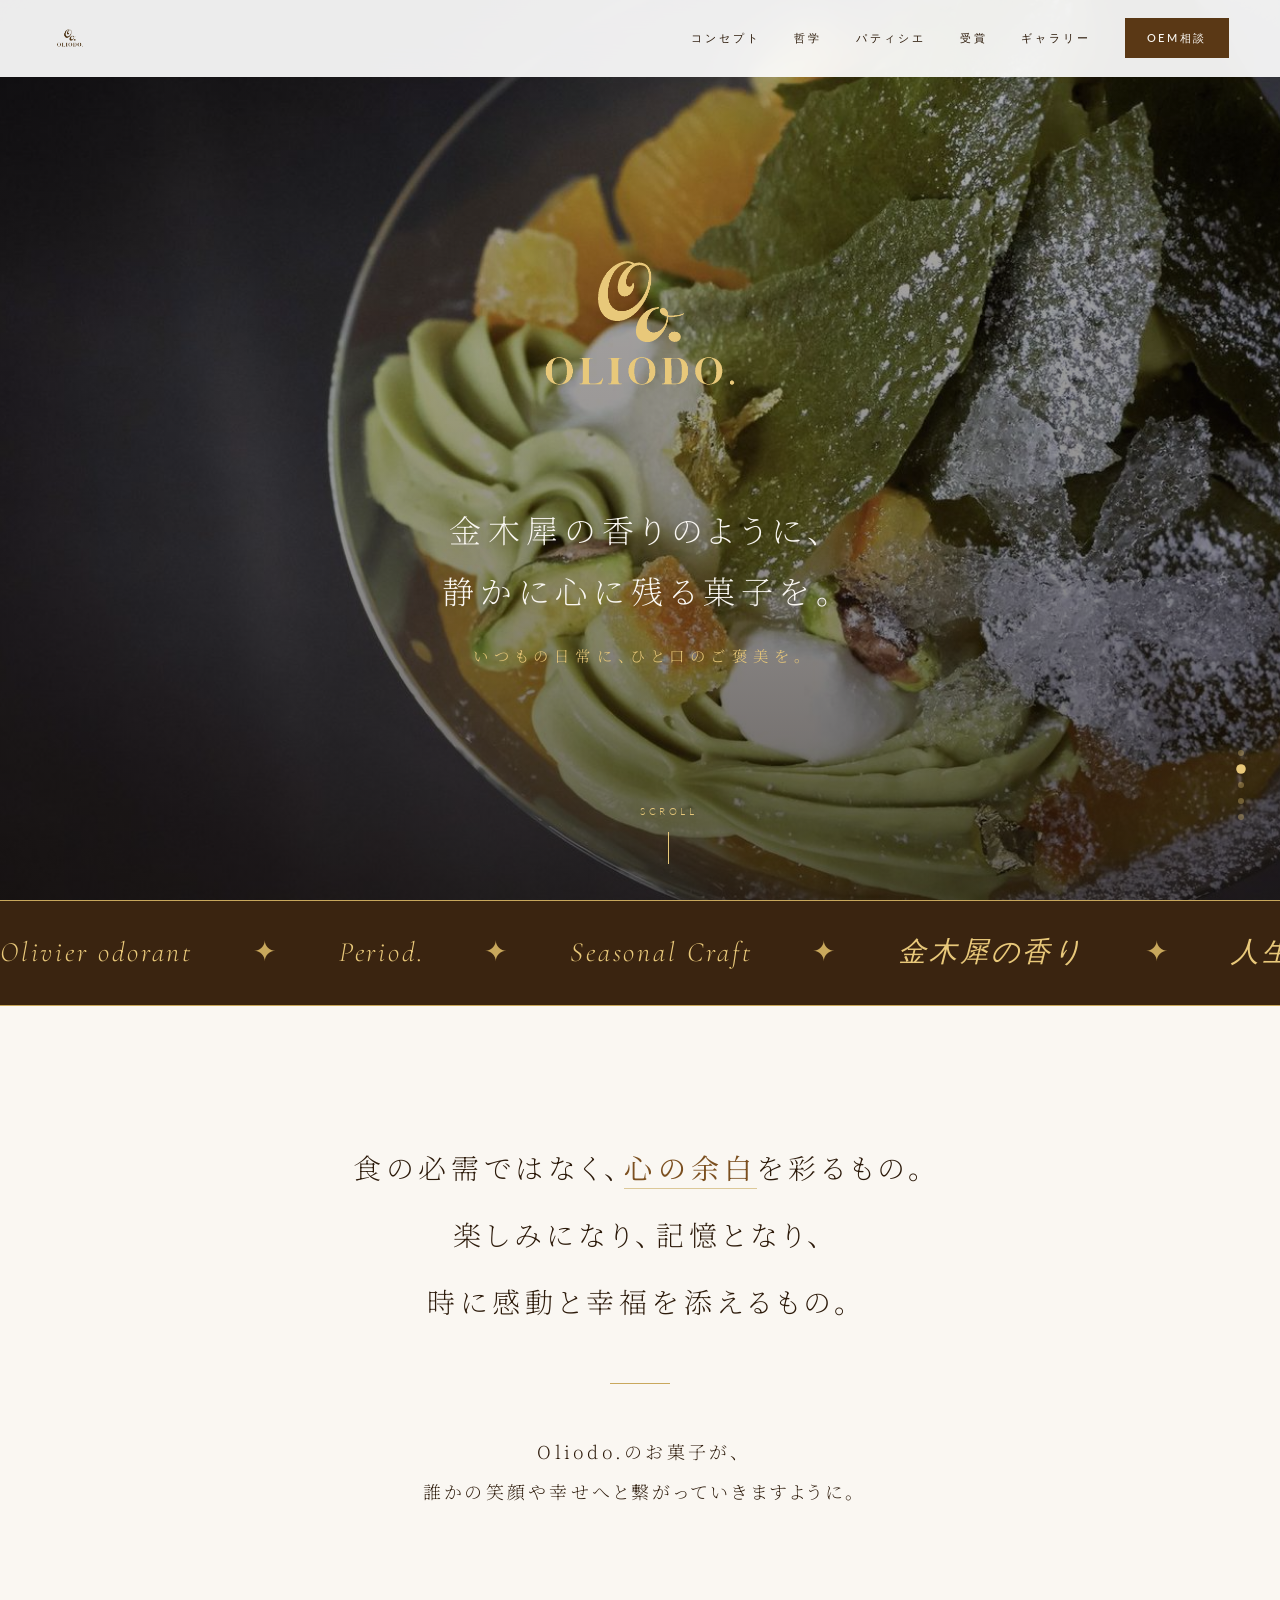
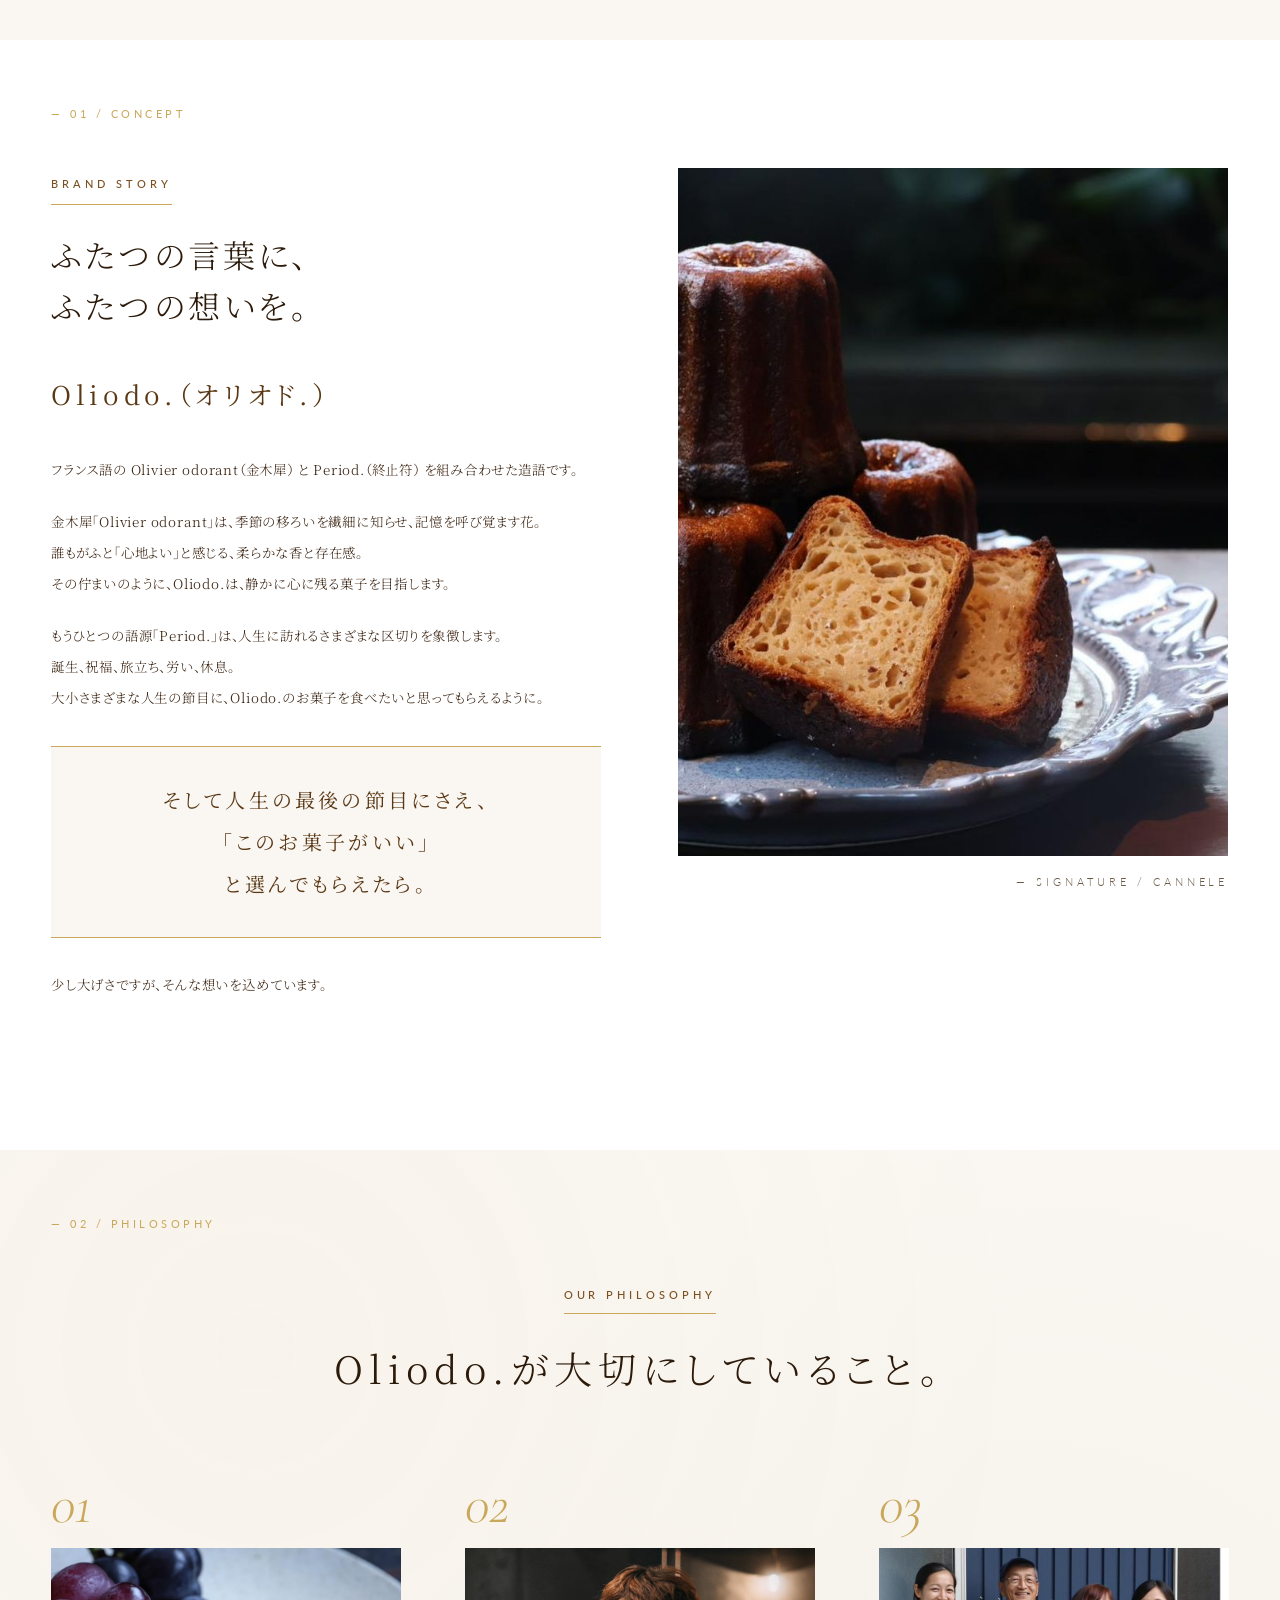
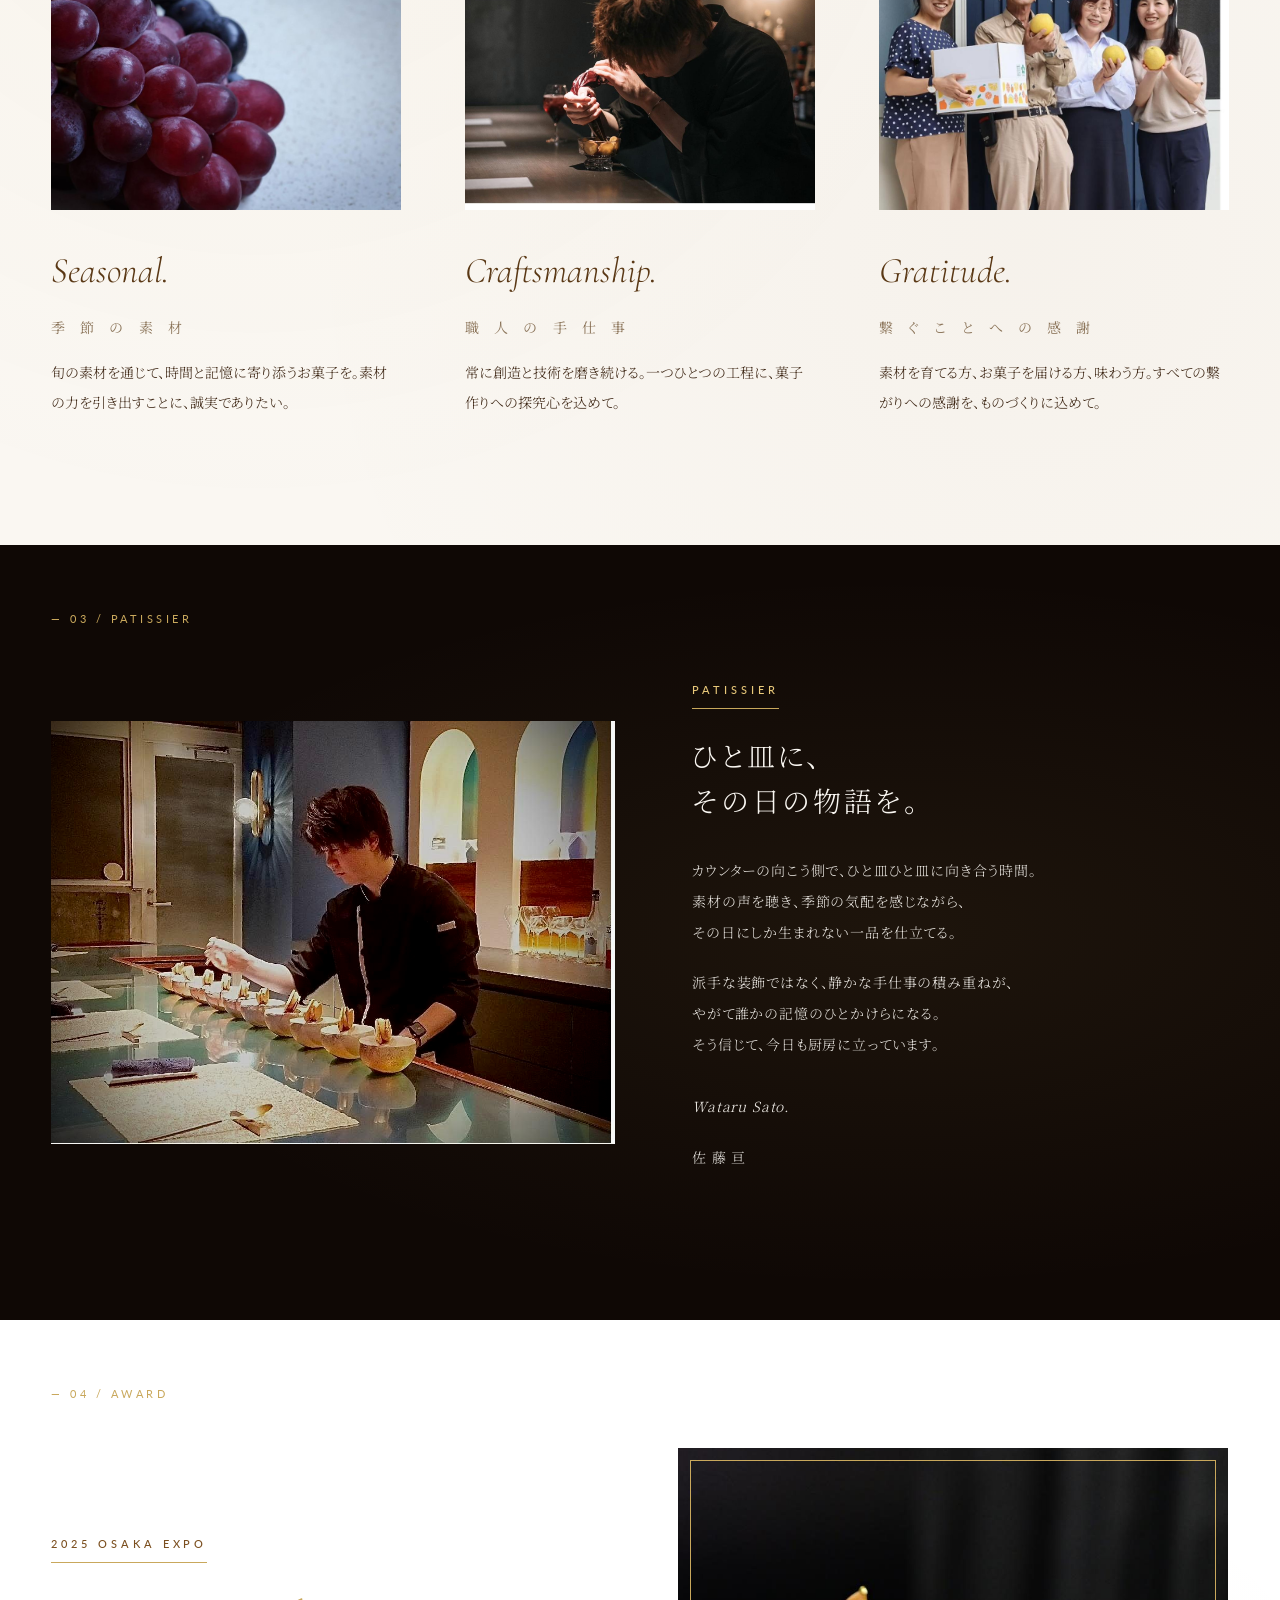
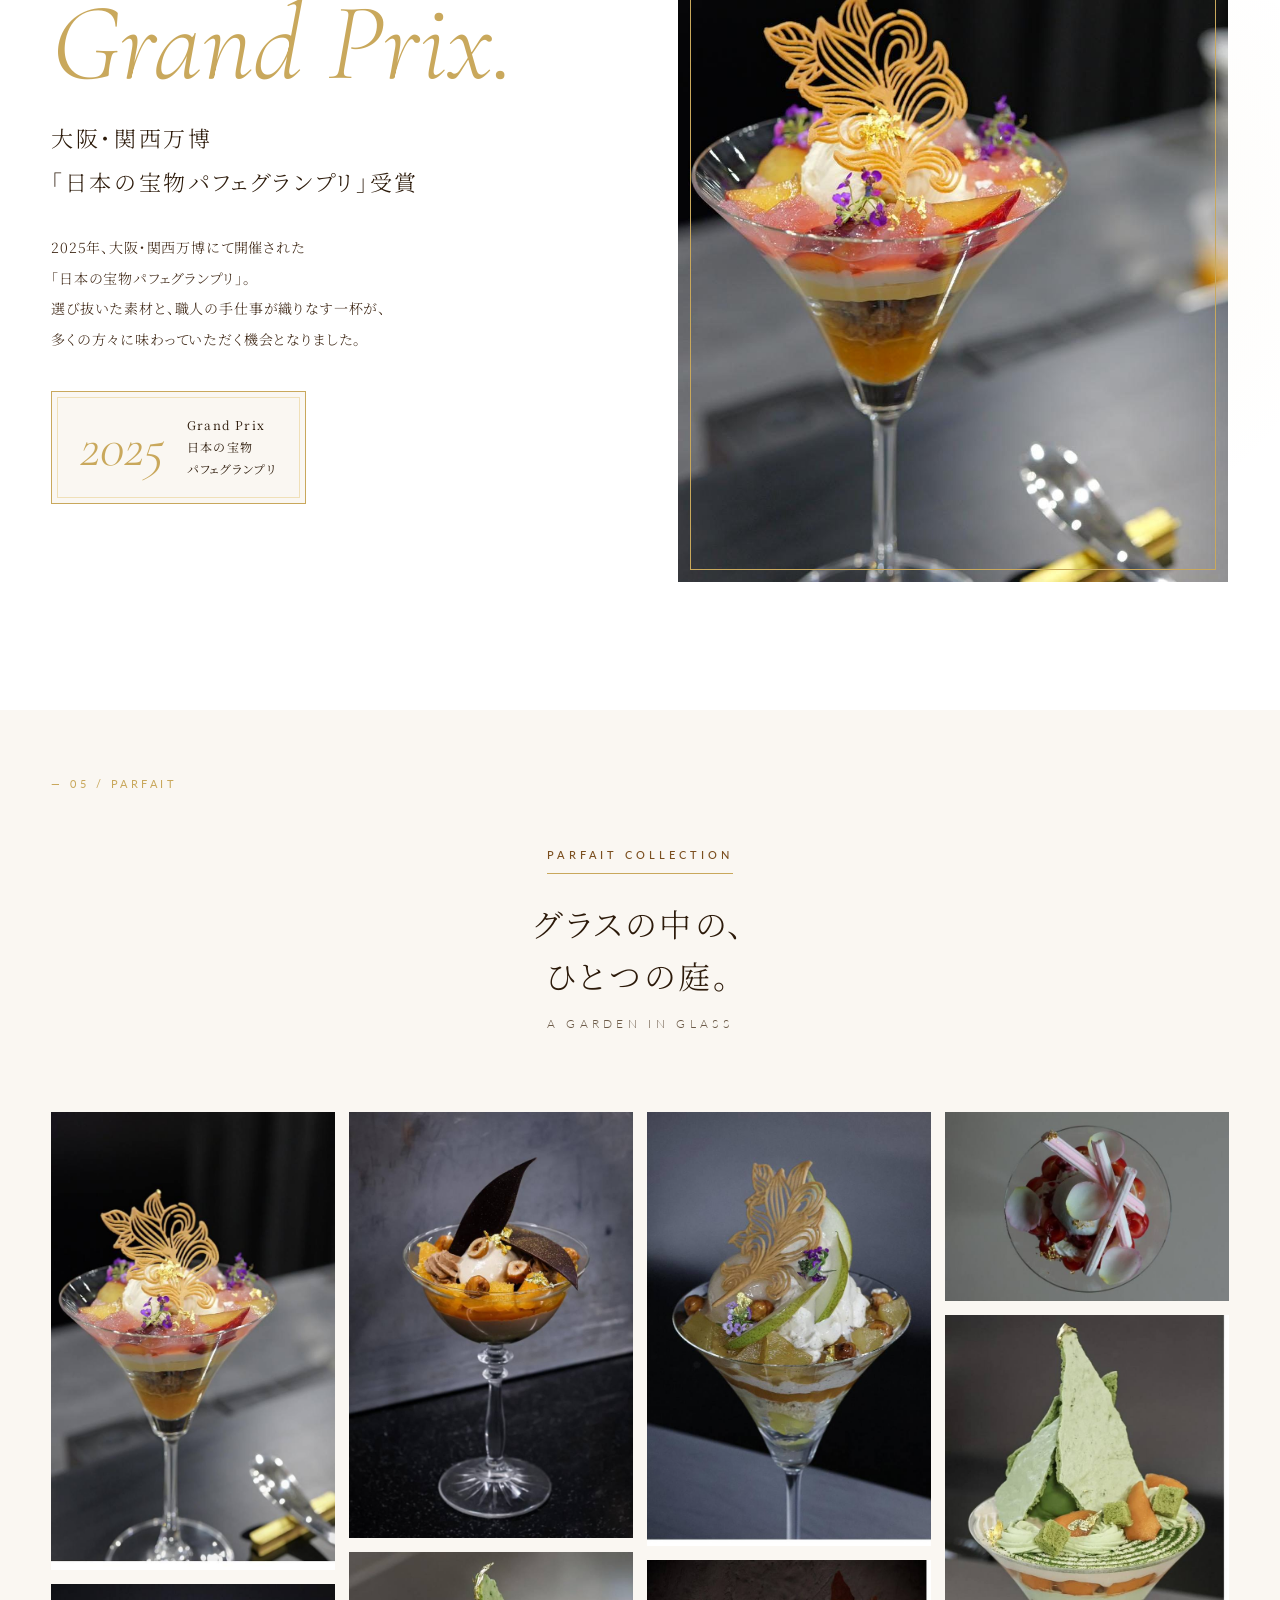
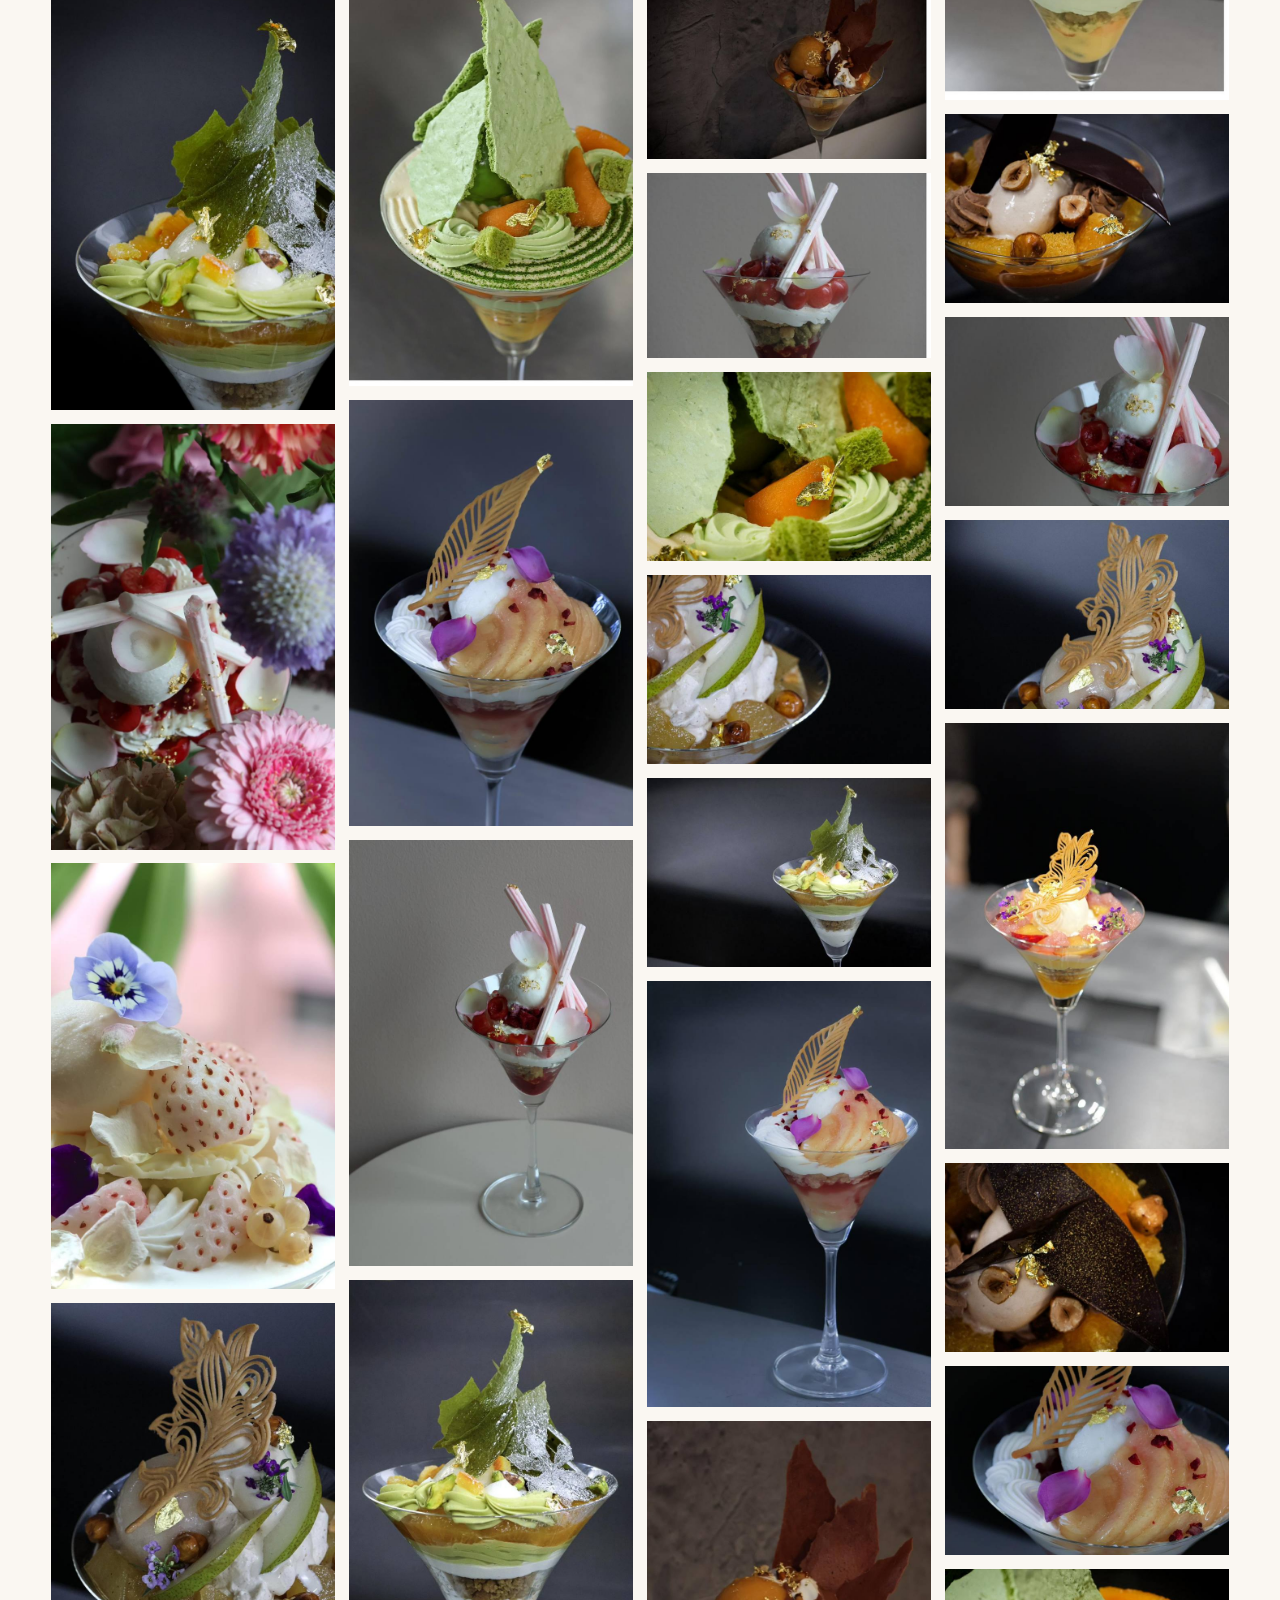
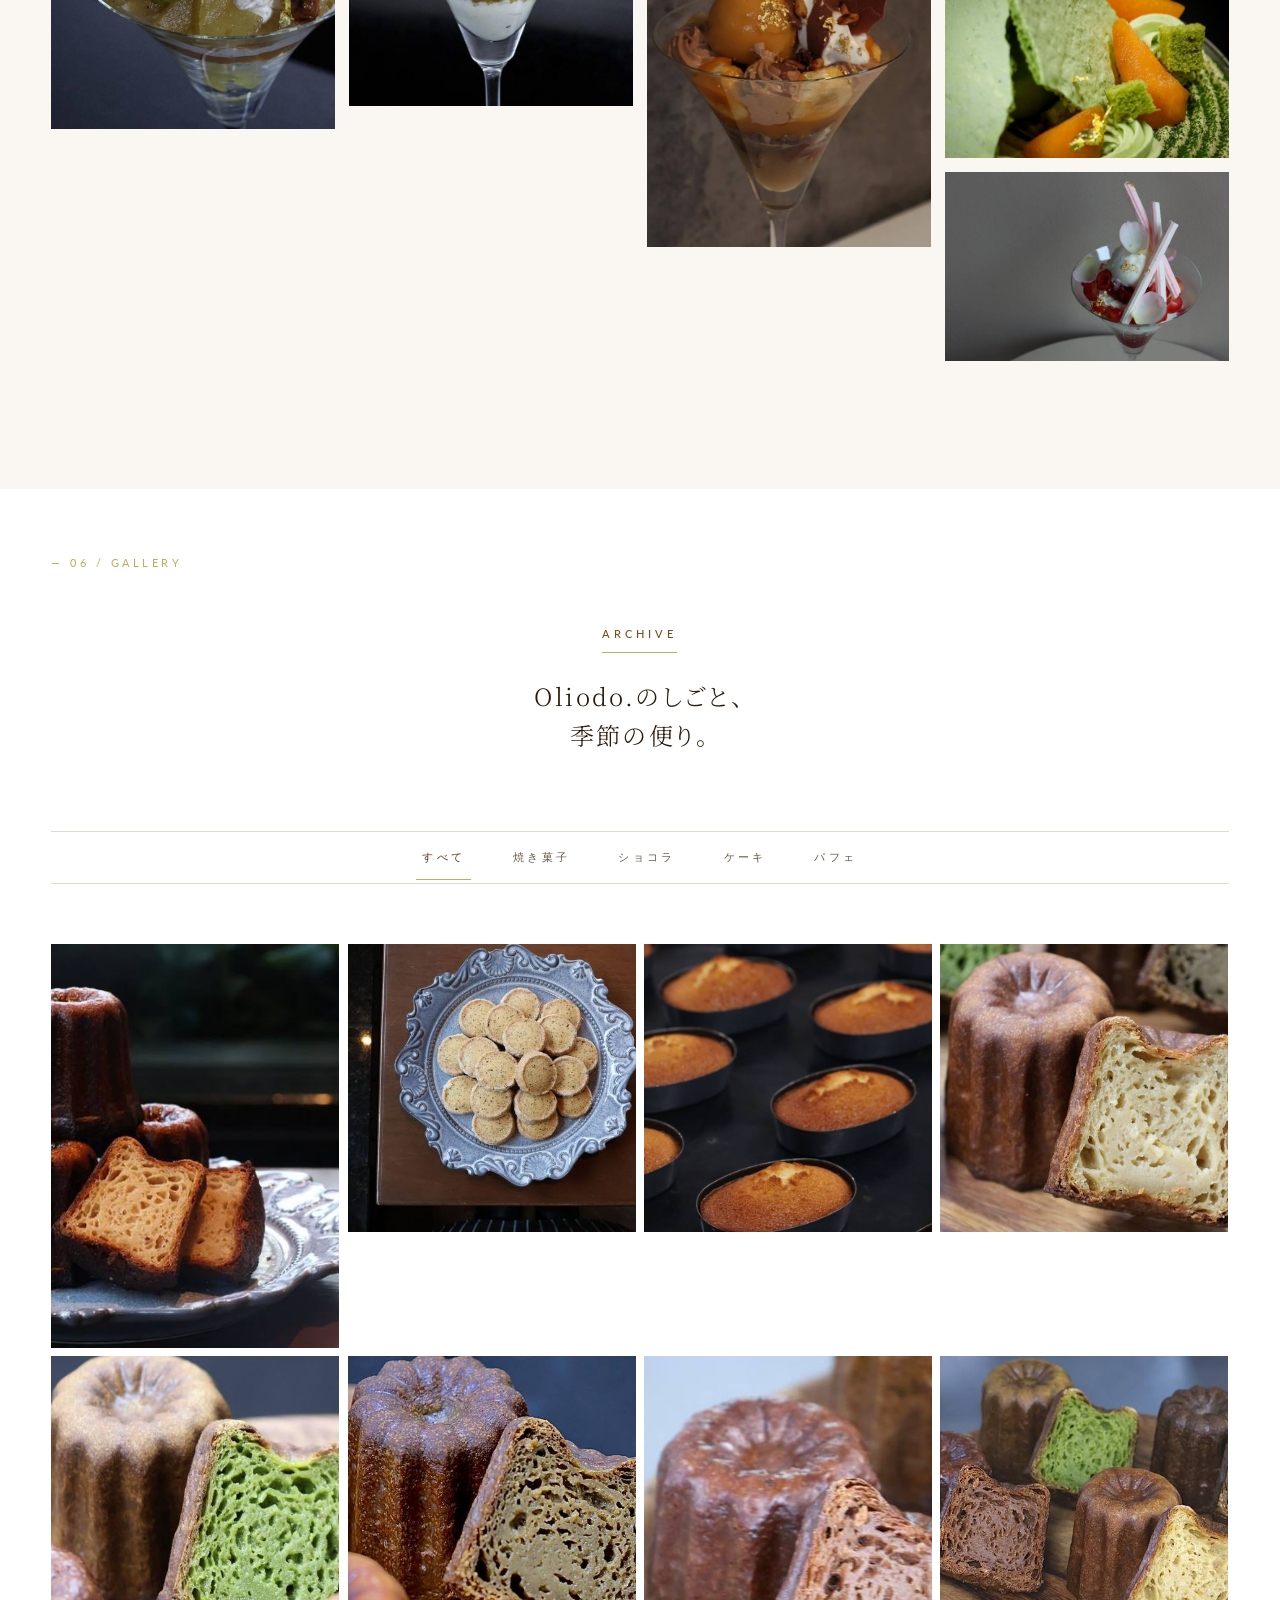
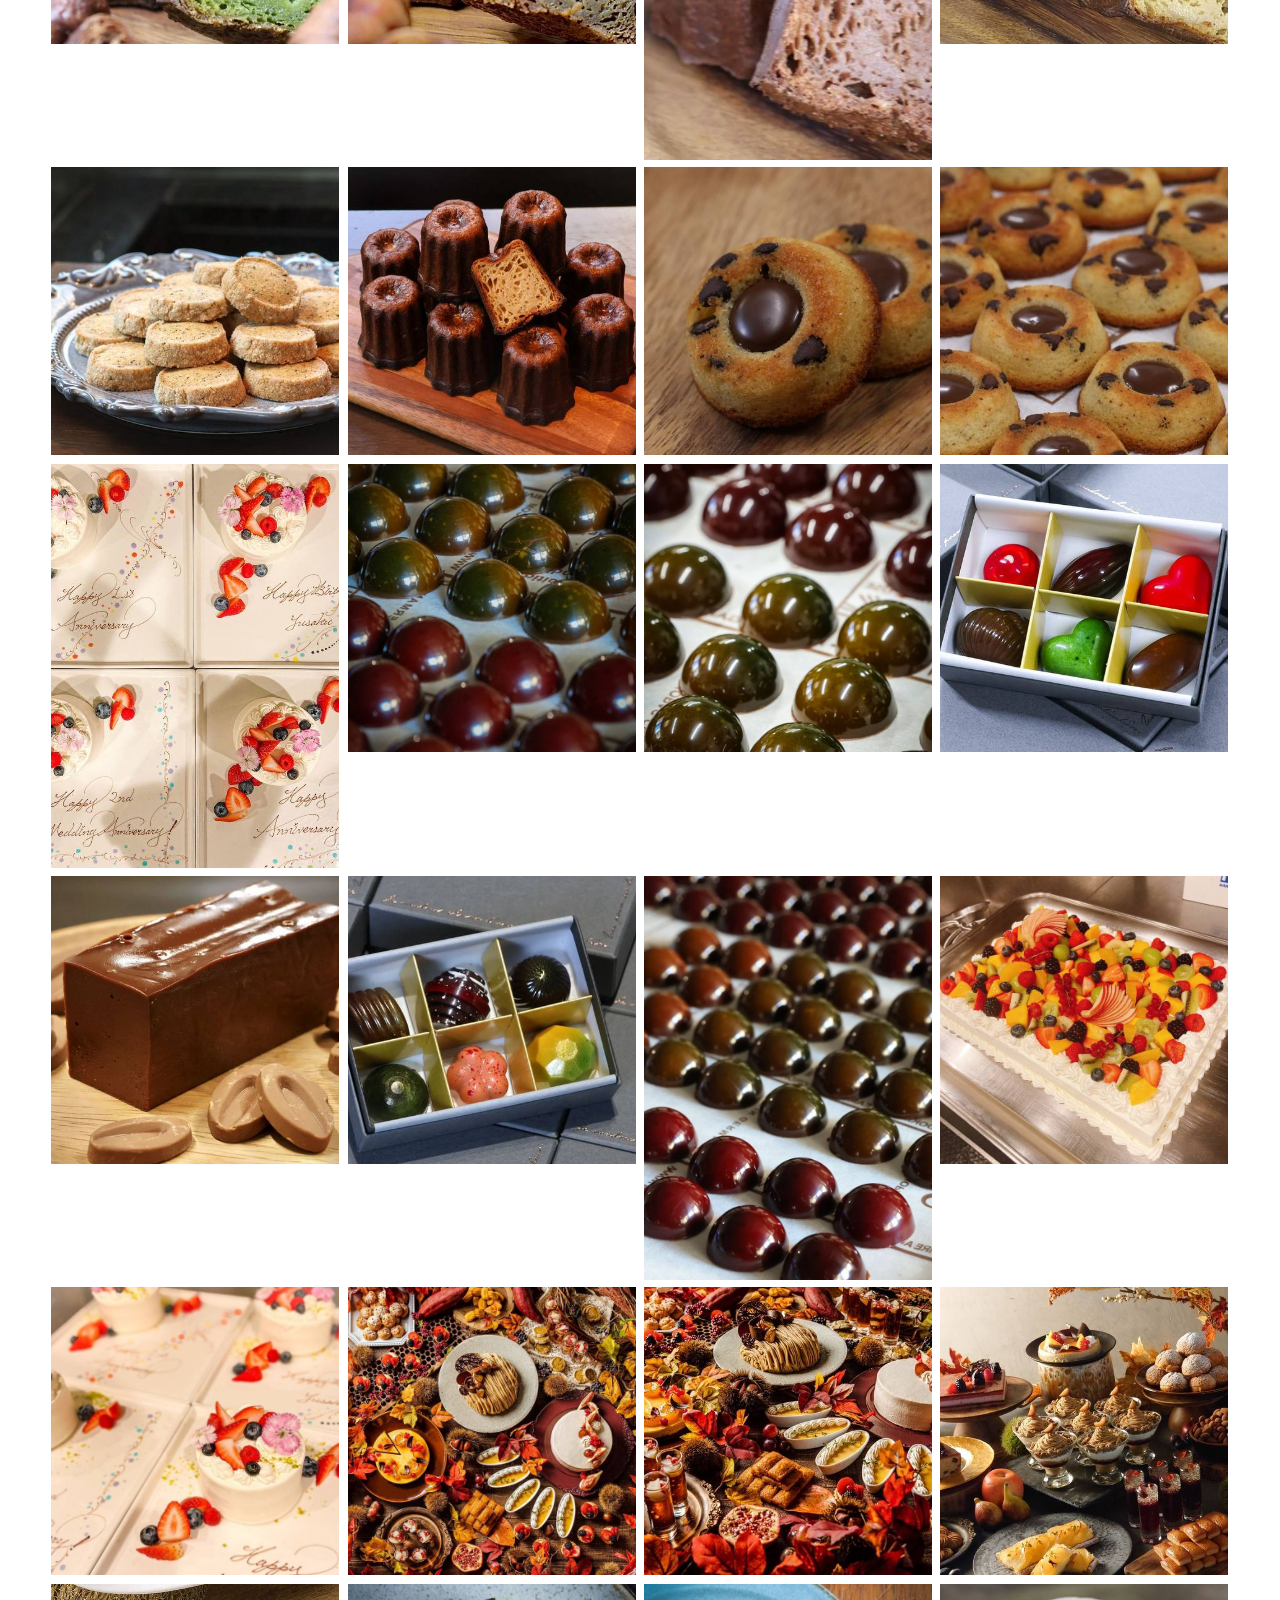
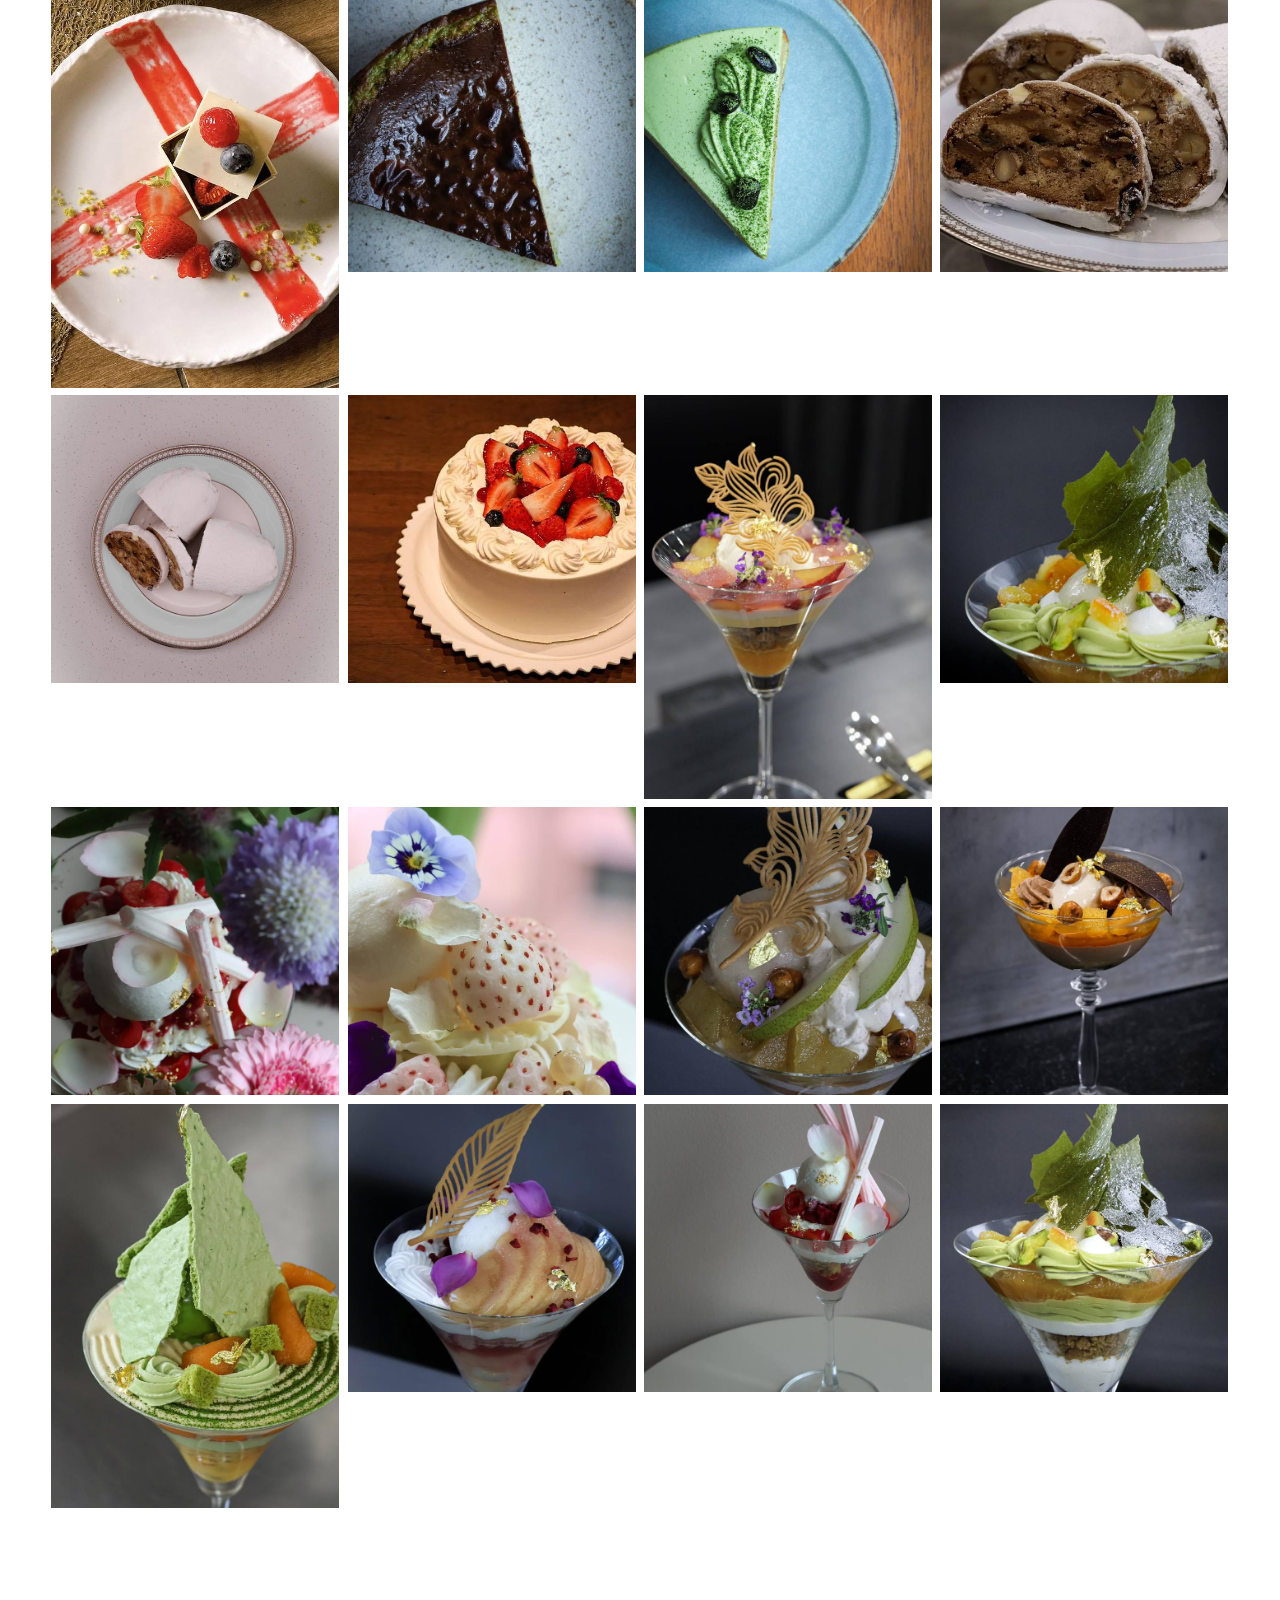
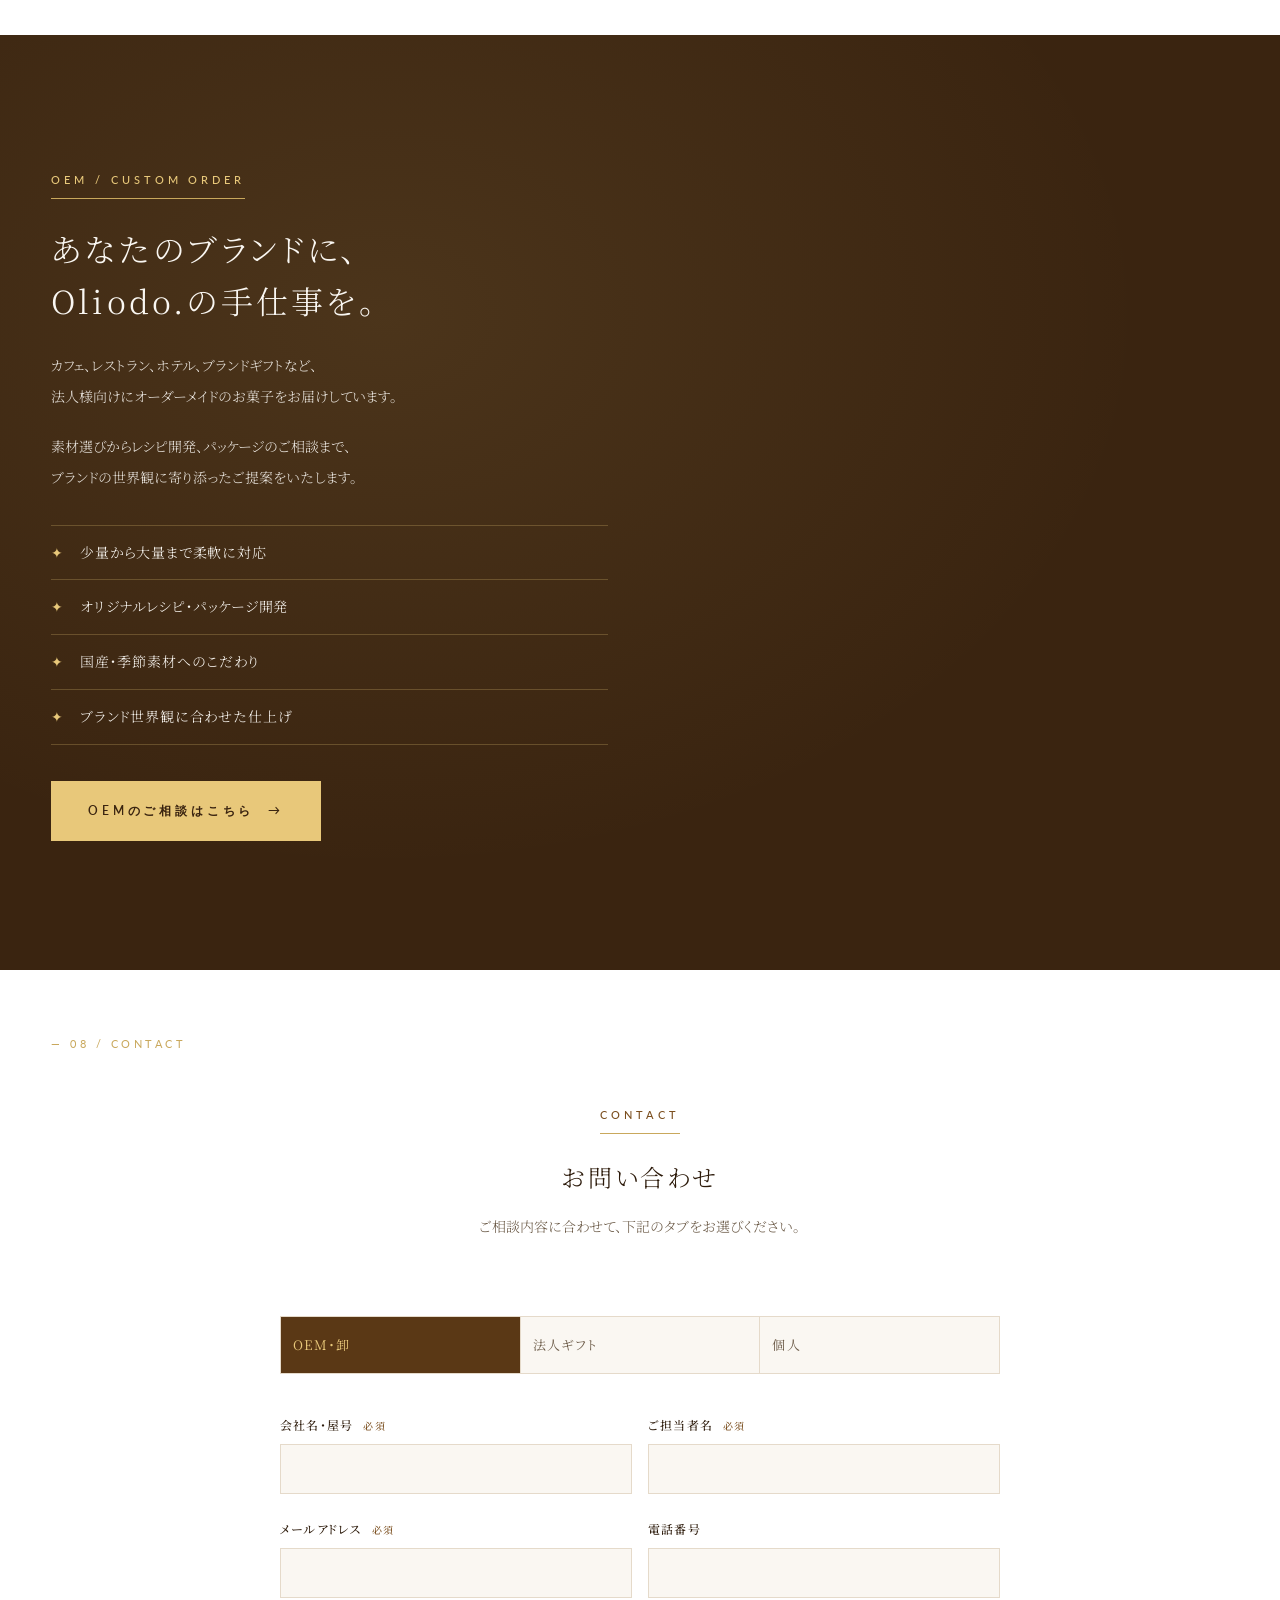
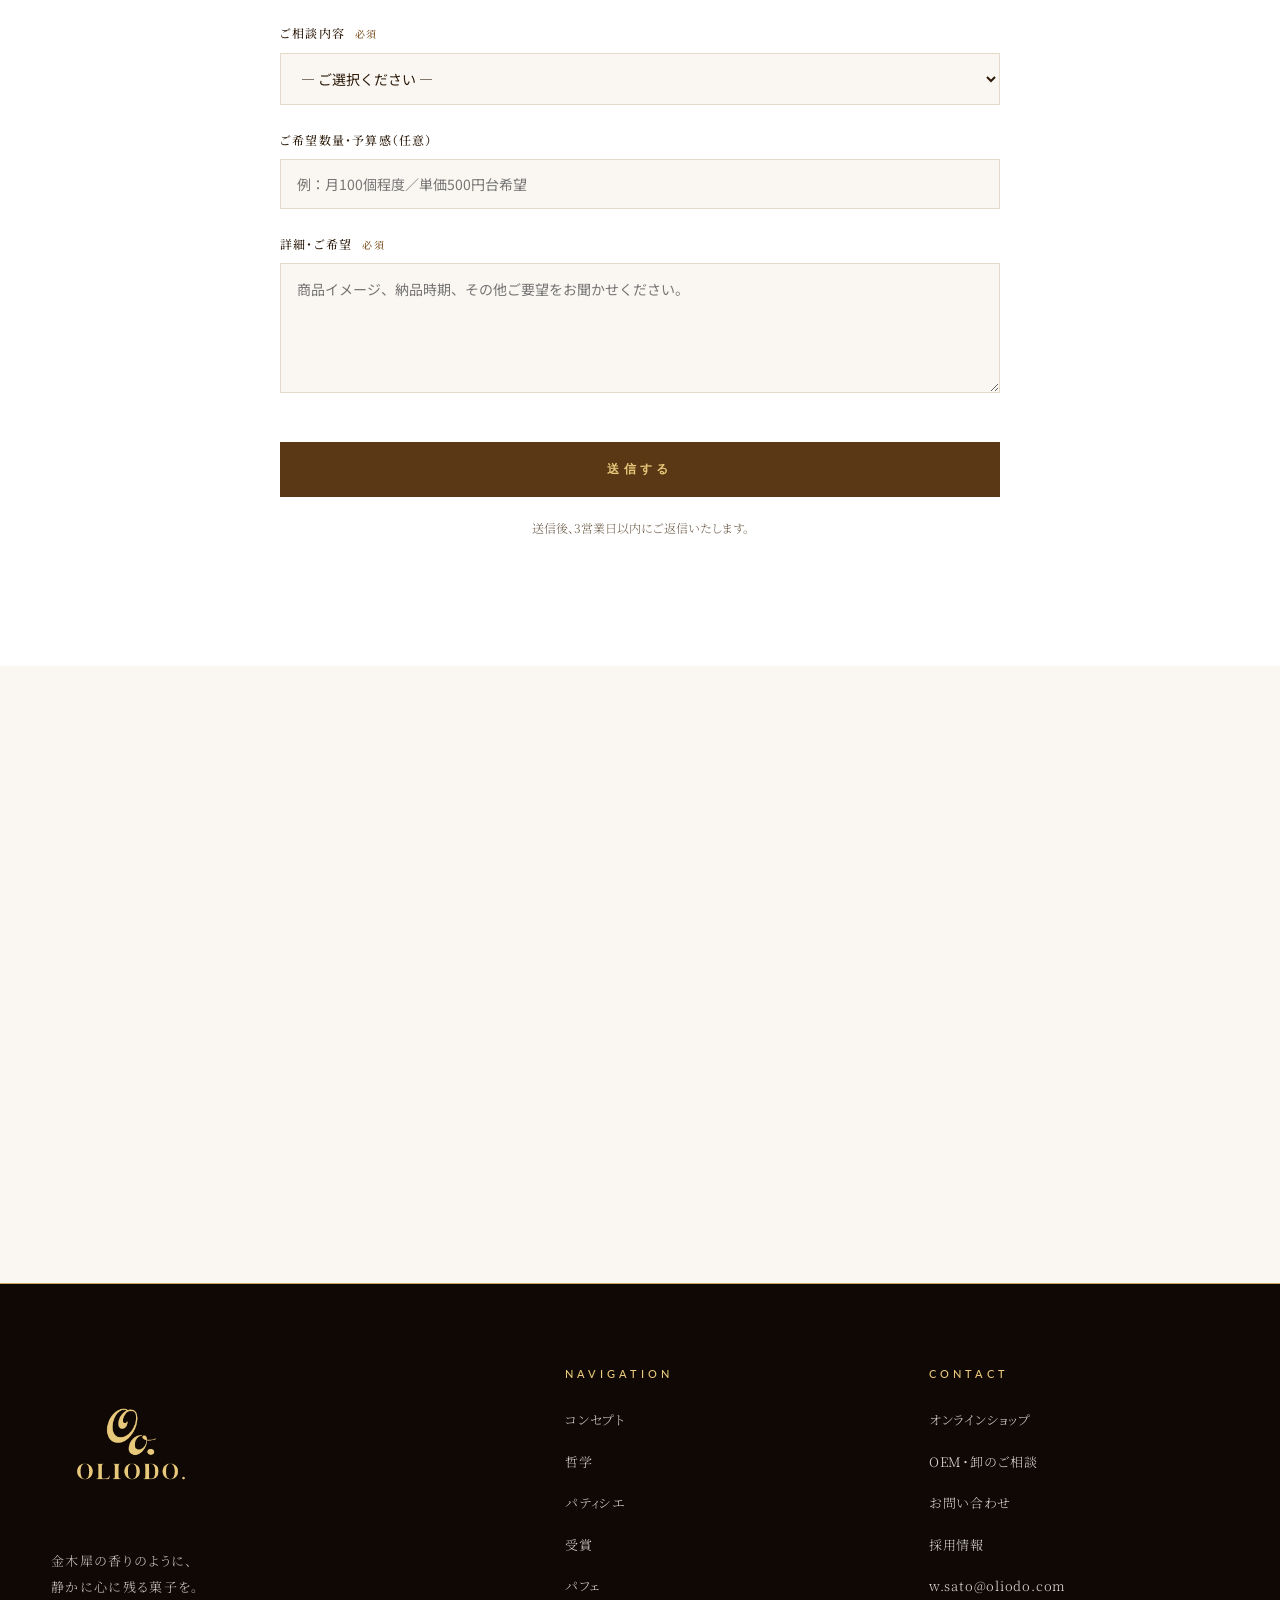
==== index.html @ 8f64b543 "Initial commit" ====
<!DOCTYPE html>
<html lang="ja">
<head>
<meta charset="UTF-8">
<meta name="viewport" content="width=device-width, initial-scale=1.0">
<title>Oliodo. — 金木犀の香りのように、静かに心に残る菓子を。</title>
<meta name="description" content="Oliodo.（オリオド）。Olivier odorant × Period. パティシエ佐藤亘による焼き菓子と洋菓子のブランド。人生の節目に寄り添う、ひと粒の物語。">
<meta property="og:title" content="Oliodo. — 金木犀の香りのように、静かに心に残る菓子を。">
<meta property="og:description" content="2025年大阪・関西万博「日本の宝物パフェグランプリ」受賞。季節の素材と職人の手仕事が織りなす、一口の物語。">
<meta property="og:type" content="website">
<link rel="preconnect" href="https://fonts.googleapis.com">
<link rel="preconnect" href="https://fonts.gstatic.com" crossorigin>
<link href="https://fonts.googleapis.com/css2?family=Cormorant+Garamond:ital,wght@0,300;0,400;0,500;1,300;1,400&family=Lato:wght@300;400;500;600;700&family=Noto+Sans+JP:wght@200;300;400;500&family=Noto+Serif+JP:wght@200;300;400;500;600&display=swap" rel="stylesheet">

<style>
/* =========================================================
   Reset & Tokens
========================================================= */
*, *::before, *::after { margin:0; padding:0; box-sizing:border-box; }

:root {
  /* Brand Colors */
  --bg-pure:       #FFFFFF;
  --bg-cream:      #FAF7F2;
  --bg-warm:       #F5EDE0;
  --bg-section:    #F0E8D8;
  --bg-dark:       #1A0F08;
  --bg-darker:     #0F0805;

  /* Text */
  --text-primary:  #2C1A0A;
  --text-body:     #3D2614;
  --text-mute:     #6B5A47;
  --text-soft:     #8B7459;
  --text-light:    #FAF7F2;
  --text-cream:    #E8C87A;

  /* Brand Accent */
  --chestnut:      #7B4F1F;
  --chestnut-deep: #5A3815;
  --chestnut-dark: #3A2410;
  --gold:          #C9A85C;
  --gold-light:    #E8C87A;
  --gold-pale:     #F0E0B8;

  /* Lines */
  --line:          #E5DACA;
  --line-soft:     #F0E8D8;
  --line-strong:   #C9A85C;
  --line-dark:     #3A2410;

  /* Typography */
  --serif-en: 'Cormorant Garamond', 'Times New Roman', serif;
  --serif-jp: 'Noto Serif JP', '游明朝', 'Yu Mincho', serif;
  --sans-jp:  'Noto Sans JP', '游ゴシック', sans-serif;
  --sans-en:  'Lato', sans-serif;

  --ease: cubic-bezier(0.25, 0.1, 0.25, 1);
  --ease-out: cubic-bezier(0.16, 1, 0.3, 1);

  /* Spacing */
  --section-gap: clamp(80px, 10vw, 140px);
  --content-pad: clamp(20px, 4vw, 56px);
  --max-width: 1320px;
}

html { scroll-behavior: smooth; }
body {
  font-family: var(--sans-jp);
  background: var(--bg-pure);
  color: var(--text-body);
  font-weight: 300;
  line-height: 1.85;
  -webkit-font-smoothing: antialiased;
  font-feature-settings: "palt";
  overflow-x: hidden;
}

img { display: block; max-width: 100%; height: auto; }
a { color: inherit; text-decoration: none; transition: color 0.4s var(--ease); }
button { font-family: inherit; cursor: pointer; border: none; background: none; }

/* =========================================================
   Utility / Section Base
========================================================= */
.section {
  padding: var(--section-gap) 0;
  position: relative;
}
.content {
  max-width: var(--max-width);
  margin: 0 auto;
  padding: 0 var(--content-pad);
  position: relative;
}
.section-num {
  position: absolute;
  top: clamp(40px, 5vw, 64px);
  left: clamp(20px, 4vw, 56px);
  font-family: var(--sans-en);
  font-size: 11px;
  letter-spacing: 0.32em;
  text-transform: uppercase;
  color: var(--gold);
  font-weight: 400;
  z-index: 2;
}
.eyebrow {
  display: inline-block;
  font-family: var(--sans-en);
  font-size: 11px;
  letter-spacing: 0.36em;
  text-transform: uppercase;
  color: var(--chestnut);
  font-weight: 500;
  margin-bottom: 24px;
  padding-bottom: 8px;
  border-bottom: 1px solid var(--gold);
}
.heading-jp {
  font-family: var(--serif-jp);
  font-weight: 300;
  color: var(--text-primary);
  line-height: 1.6;
  letter-spacing: 0.1em;
}
.heading-en {
  font-family: var(--serif-en);
  font-weight: 300;
  font-style: italic;
  color: var(--text-primary);
  line-height: 1.1;
  letter-spacing: 0.01em;
}
.heading-en em {
  font-style: italic;
  color: var(--chestnut);
}
.section-header { margin-bottom: clamp(48px, 6vw, 80px); }

/* Reveal animation */
.reveal {
  opacity: 0;
  transform: translateY(28px);
  transition: opacity 1.2s var(--ease-out), transform 1.2s var(--ease-out);
  will-change: opacity, transform;
}
.reveal.is-visible {
  opacity: 1;
  transform: translateY(0);
}
.reveal-d1 { transition-delay: 0.15s; }
.reveal-d2 { transition-delay: 0.3s; }
.reveal-d3 { transition-delay: 0.45s; }

/* =========================================================
   Header / Nav
========================================================= */
.header {
  position: fixed;
  top: 0; left: 0; right: 0;
  z-index: 100;
  padding: 18px clamp(20px, 4vw, 56px);
  display: flex;
  justify-content: space-between;
  align-items: center;
  background: rgba(255, 255, 255, 0.92);
  backdrop-filter: blur(20px);
  -webkit-backdrop-filter: blur(20px);
  border-bottom: 1px solid transparent;
  transition: background 0.5s var(--ease), border-color 0.5s var(--ease);
}
.header.scrolled {
  background: rgba(255, 255, 255, 0.98);
  border-bottom-color: var(--line);
}
.header-logo {
  height: 38px;
  display: block;
}
.header-logo img {
  height: 100%;
  width: auto;
  display: block;
}
.nav {
  display: flex;
  gap: clamp(20px, 2.6vw, 40px);
  align-items: center;
}
.nav a {
  font-family: var(--sans-en);
  font-size: 11px;
  letter-spacing: 0.28em;
  text-transform: uppercase;
  color: var(--text-primary);
  font-weight: 500;
  position: relative;
  padding: 6px 0;
}
.nav a::after {
  content: '';
  position: absolute;
  bottom: 0;
  left: 50%;
  width: 0;
  height: 1px;
  background: var(--gold);
  transition: all 0.4s var(--ease);
  transform: translateX(-50%);
}
.nav a:hover { color: var(--chestnut); }
.nav a:hover::after { width: 100%; }
.nav-cta {
  padding: 10px 22px !important;
  background: var(--chestnut-deep);
  color: var(--text-light) !important;
  border-radius: 0;
  letter-spacing: 0.24em !important;
}
.nav-cta::after { display: none !important; }
.nav-cta:hover {
  background: var(--chestnut-dark);
  color: var(--gold-light) !important;
}
.menu-btn {
  display: none;
  flex-direction: column;
  gap: 5px;
  padding: 8px;
  z-index: 110;
}
.menu-btn span {
  width: 24px;
  height: 1.5px;
  background: var(--text-primary);
  transition: all 0.4s var(--ease);
}
.menu-btn.active span:nth-child(1) { transform: translateY(6.5px) rotate(45deg); }
.menu-btn.active span:nth-child(2) { opacity: 0; }
.menu-btn.active span:nth-child(3) { transform: translateY(-6.5px) rotate(-45deg); }

@media (max-width: 900px) {
  .menu-btn { display: flex; }
  .nav {
    position: fixed;
    inset: 0;
    background: var(--bg-cream);
    flex-direction: column;
    justify-content: center;
    gap: 32px;
    transform: translateX(100%);
    transition: transform 0.6s var(--ease);
    z-index: 105;
  }
  .nav.active { transform: translateX(0); }
  .nav a { font-size: 14px; }
}

/* =========================================================
   Hero with Slideshow
========================================================= */
.hero {
  height: 100vh;
  min-height: 680px;
  position: relative;
  overflow: hidden;
  display: flex;
  align-items: center;
  justify-content: center;
  background: var(--bg-darker);
}
.hero-slides {
  position: absolute;
  inset: 0;
  z-index: 1;
}
.hero-slide {
  position: absolute;
  inset: 0;
  opacity: 0;
  transition: opacity 1.8s var(--ease);
  background-size: cover;
  background-position: center;
  background-repeat: no-repeat;
}
.hero-slide.active { opacity: 1; }
.hero-slide::after {
  content: '';
  position: absolute;
  inset: 0;
  background: linear-gradient(
    180deg,
    rgba(15, 8, 5, 0.30) 0%,
    rgba(15, 8, 5, 0.45) 60%,
    rgba(15, 8, 5, 0.65) 100%
  );
}

.hero-inner {
  position: relative;
  z-index: 2;
  text-align: center;
  color: var(--text-light);
  padding: 0 var(--content-pad);
  max-width: 920px;
}
.hero-logo {
  width: clamp(180px, 22vw, 280px);
  height: auto;
  margin: 0 auto 36px;
  opacity: 0;
  animation: heroLogoIn 1.6s var(--ease-out) 0.4s forwards;
}
.hero-jp {
  font-family: var(--serif-jp);
  font-size: clamp(20px, 2.6vw, 32px);
  font-weight: 200;
  letter-spacing: 0.2em;
  line-height: 1.9;
  color: var(--text-light);
  margin-bottom: 20px;
  opacity: 0;
  animation: heroFadeIn 1.4s var(--ease-out) 1.0s forwards;
  text-shadow: 0 2px 30px rgba(0,0,0,0.4);
}
.hero-jp-sub {
  font-family: var(--serif-jp);
  font-size: clamp(13px, 1.2vw, 16px);
  font-weight: 300;
  letter-spacing: 0.4em;
  color: var(--gold-light);
  opacity: 0;
  animation: heroFadeIn 1.4s var(--ease-out) 1.4s forwards;
  margin-bottom: 48px;
}
.hero-scroll {
  position: absolute;
  bottom: 36px;
  left: 50%;
  transform: translateX(-50%);
  z-index: 3;
  font-family: var(--sans-en);
  font-size: 10px;
  letter-spacing: 0.36em;
  text-transform: uppercase;
  color: var(--gold-light);
  opacity: 0;
  animation: heroFadeIn 1.4s var(--ease-out) 2s forwards;
  text-align: center;
}
.hero-scroll::after {
  content: '';
  display: block;
  width: 1px;
  height: 32px;
  background: var(--gold-light);
  margin: 12px auto 0;
  animation: scrollLine 2s var(--ease) 2s infinite;
}
.hero-dots {
  position: absolute;
  bottom: 80px;
  right: 36px;
  z-index: 3;
  display: flex;
  flex-direction: column;
  gap: 10px;
  opacity: 0;
  animation: heroFadeIn 1.4s var(--ease-out) 1.6s forwards;
}
.hero-dot {
  width: 6px;
  height: 6px;
  border-radius: 50%;
  background: rgba(232, 200, 122, 0.35);
  cursor: pointer;
  transition: all 0.4s var(--ease);
}
.hero-dot.active {
  background: var(--gold-light);
  transform: scale(1.6);
}
@media (max-width: 720px) {
  .hero-dots { bottom: 70px; right: 20px; }
}

@keyframes heroLogoIn {
  from { opacity: 0; transform: translateY(12px) scale(0.96); }
  to { opacity: 1; transform: none; }
}
@keyframes heroFadeIn {
  from { opacity: 0; transform: translateY(12px); }
  to { opacity: 1; transform: none; }
}
@keyframes scrollLine {
  0% { transform: scaleY(0); transform-origin: top; }
  50% { transform: scaleY(1); transform-origin: top; }
  51% { transform-origin: bottom; }
  100% { transform: scaleY(0); transform-origin: bottom; }
}

/* =========================================================
   Marquee
========================================================= */
.marquee {
  background: var(--chestnut-dark);
  color: var(--gold-light);
  padding: 26px 0;
  overflow: hidden;
  border-top: 1px solid var(--gold);
  border-bottom: 1px solid var(--gold);
}
.marquee-inner {
  display: flex;
  gap: 60px;
  animation: marquee 50s linear infinite;
  white-space: nowrap;
}
.marquee span {
  font-family: var(--serif-en);
  font-size: clamp(18px, 2.2vw, 28px);
  font-style: italic;
  letter-spacing: 0.1em;
}
.marquee span::after {
  content: '✦';
  margin-left: 60px;
  color: var(--gold);
  font-style: normal;
}
@keyframes marquee {
  to { transform: translateX(-50%); }
}

/* =========================================================
   Statement Section
========================================================= */
.statement {
  background: var(--bg-cream);
  text-align: center;
}
.statement-text {
  font-family: var(--serif-jp);
  font-size: clamp(18px, 2.4vw, 28px);
  font-weight: 200;
  line-height: 2.4;
  letter-spacing: 0.18em;
  color: var(--text-primary);
  max-width: 880px;
  margin: 0 auto;
}
.statement-text em {
  color: var(--chestnut);
  font-style: normal;
  font-weight: 400;
  position: relative;
}
.statement-text em::after {
  content: '';
  position: absolute;
  bottom: -2px;
  left: 0;
  right: 0;
  height: 1px;
  background: var(--gold);
  opacity: 0.6;
}
.statement-divider {
  width: 60px;
  height: 1px;
  background: var(--gold);
  margin: 48px auto;
}

/* =========================================================
   Concept Section
========================================================= */
.concept {
  background: var(--bg-pure);
}
.concept-grid {
  display: grid;
  grid-template-columns: 1fr;
  gap: clamp(48px, 6vw, 96px);
  align-items: start;
}
@media (min-width: 900px) {
  .concept-grid { grid-template-columns: 1fr 1fr; }
}
.concept-text {
  font-family: var(--serif-jp);
  font-size: clamp(13px, 1.05vw, 15px);
  line-height: 2.3;
  color: var(--text-body);
  font-weight: 300;
  letter-spacing: 0.06em;
}
.concept-text p { margin-bottom: 1.6em; }
.concept-text .lead {
  font-size: clamp(20px, 2.2vw, 26px);
  font-weight: 400;
  color: var(--chestnut-deep);
  margin-bottom: 1.2em;
  letter-spacing: 0.18em;
}
.concept-text .pull-quote {
  font-family: var(--serif-jp);
  font-size: clamp(16px, 1.6vw, 20px);
  font-weight: 400;
  color: var(--chestnut-deep);
  text-align: center;
  padding: 32px 24px;
  margin: 32px 0;
  border-top: 1px solid var(--gold);
  border-bottom: 1px solid var(--gold);
  letter-spacing: 0.16em;
  line-height: 2.1;
  background: var(--bg-cream);
}
.concept-visual {
  position: sticky;
  top: 100px;
  overflow: hidden;
}
.concept-visual img {
  width: 100%;
  aspect-ratio: 4/5;
  object-fit: cover;
  transition: transform 1.4s var(--ease);
}
.concept-visual:hover img { transform: scale(1.04); }
.concept-visual-caption {
  margin-top: 16px;
  font-family: var(--sans-en);
  font-size: 11px;
  letter-spacing: 0.36em;
  text-transform: uppercase;
  color: var(--text-mute);
  text-align: right;
}

/* =========================================================
   Philosophy Section
========================================================= */
.philosophy {
  background: var(--bg-cream);
  position: relative;
}
.philosophy::before {
  content: '';
  position: absolute;
  inset: 0;
  background-image:
    radial-gradient(circle at 20% 20%, rgba(201, 168, 92, 0.04) 0%, transparent 60%),
    radial-gradient(circle at 80% 70%, rgba(123, 79, 31, 0.03) 0%, transparent 60%);
  pointer-events: none;
}
.philosophy .section-header {
  text-align: center;
}
.philosophy .heading-jp {
  font-size: clamp(24px, 3.2vw, 38px);
  letter-spacing: 0.16em;
}
.philosophy-grid {
  display: grid;
  grid-template-columns: 1fr;
  gap: clamp(48px, 5vw, 72px);
}
@media (min-width: 800px) {
  .philosophy-grid { grid-template-columns: repeat(3, 1fr); }
}
.phil-item {
  position: relative;
  text-align: left;
}
.phil-num {
  font-family: var(--serif-en);
  font-size: 56px;
  font-weight: 200;
  font-style: italic;
  color: var(--gold);
  line-height: 1;
  margin-bottom: 16px;
}
.phil-img {
  width: 100%;
  aspect-ratio: 4/3;
  overflow: hidden;
  margin-bottom: 28px;
  position: relative;
}
.phil-img img {
  width: 100%;
  height: 100%;
  object-fit: cover;
  transition: transform 1.4s var(--ease);
}
.phil-img.farmer img { object-position: center 30%; }
.phil-item:hover .phil-img img { transform: scale(1.06); }
.phil-item h3 {
  font-family: var(--serif-en);
  font-size: clamp(28px, 3vw, 36px);
  font-weight: 300;
  font-style: italic;
  color: var(--chestnut-deep);
  margin-bottom: 8px;
}
.phil-item .ja-label {
  font-family: var(--serif-jp);
  font-size: 14px;
  font-weight: 400;
  letter-spacing: 0.4em;
  color: var(--text-soft);
  margin-bottom: 16px;
}
.phil-item p {
  font-family: var(--serif-jp);
  font-size: 14px;
  line-height: 2.1;
  color: var(--text-body);
  font-weight: 300;
}

/* =========================================================
   Patissier Section
========================================================= */
.patissier {
  background: var(--bg-darker);
  color: var(--text-light);
  position: relative;
  overflow: hidden;
}
.patissier::before {
  content: '';
  position: absolute;
  inset: 0;
  background-image:
    radial-gradient(ellipse at 70% 50%, rgba(201, 168, 92, 0.08) 0%, transparent 65%);
  pointer-events: none;
}
.patissier .section-num { color: var(--gold); }
.patissier .eyebrow {
  color: var(--gold-light);
  border-bottom-color: var(--gold);
}
.patissier .heading-jp { color: var(--text-light); }
.patissier .heading-en { color: var(--text-light); }
.patissier-grid {
  display: grid;
  grid-template-columns: 1fr;
  gap: clamp(48px, 6vw, 96px);
  align-items: center;
}
@media (min-width: 900px) {
  .patissier-grid { grid-template-columns: 1.05fr 1fr; }
}
.patissier-img {
  position: relative;
}
.patissier-img img {
  width: 100%;
  aspect-ratio: 4/3;
  object-fit: cover;
  filter: brightness(0.95) contrast(1.05);
}
.patissier-text .heading-jp {
  font-size: clamp(20px, 2.4vw, 28px);
  margin-bottom: 32px;
}
.patissier-text p {
  font-family: var(--serif-jp);
  font-size: 14px;
  line-height: 2.2;
  color: var(--text-light);
  font-weight: 300;
  letter-spacing: 0.06em;
  margin-bottom: 1.4em;
  opacity: 0.92;
}
.patissier-name {
  font-family: var(--serif-en);
  font-size: clamp(28px, 3vw, 38px);
  font-style: italic;
  font-weight: 300;
  color: var(--gold-light);
  margin-top: 32px;
}
.patissier-name-jp {
  font-family: var(--serif-jp);
  font-size: 14px;
  letter-spacing: 0.4em;
  color: var(--text-light);
  font-weight: 300;
  opacity: 0.7;
  margin-top: 4px;
}

/* =========================================================
   Grand Prix Section
========================================================= */
.grandprix {
  background: var(--bg-pure);
  position: relative;
  overflow: hidden;
}
.grandprix::before {
  content: '';
  position: absolute;
  width: 60%;
  height: 60%;
  top: 20%;
  right: -10%;
  background: radial-gradient(circle, rgba(201, 168, 92, 0.06) 0%, transparent 70%);
  pointer-events: none;
}
.grandprix-grid {
  display: grid;
  grid-template-columns: 1fr;
  gap: clamp(48px, 6vw, 80px);
  align-items: center;
}
@media (min-width: 900px) {
  .grandprix-grid { grid-template-columns: 1fr 1fr; }
}
.grandprix-text .eyebrow {
  margin-bottom: 28px;
}
.grandprix-title {
  font-family: var(--serif-en);
  font-size: clamp(56px, 9vw, 110px);
  font-weight: 200;
  font-style: italic;
  line-height: 0.95;
  color: var(--chestnut-deep);
  margin-bottom: 20px;
}
.grandprix-title em {
  color: var(--gold);
  font-style: italic;
}
.grandprix-jp {
  font-family: var(--serif-jp);
  font-size: clamp(16px, 2vw, 22px);
  font-weight: 300;
  line-height: 2;
  color: var(--text-primary);
  margin-bottom: 28px;
  letter-spacing: 0.12em;
}
.grandprix-desc {
  font-family: var(--serif-jp);
  font-size: 14px;
  line-height: 2.2;
  color: var(--text-body);
  font-weight: 300;
  margin-bottom: 36px;
  letter-spacing: 0.06em;
}
.grandprix-badge {
  display: inline-flex;
  align-items: center;
  gap: 22px;
  padding: 22px 28px;
  border: 1px solid var(--gold);
  position: relative;
  background: var(--bg-cream);
}
.grandprix-badge::before {
  content: '';
  position: absolute;
  inset: 5px;
  border: 1px solid var(--gold-pale);
  pointer-events: none;
}
.badge-year {
  font-family: var(--serif-en);
  font-size: clamp(40px, 5vw, 56px);
  font-weight: 300;
  font-style: italic;
  color: var(--gold);
  line-height: 1;
}
.badge-text {
  font-family: var(--serif-jp);
  font-size: 12px;
  font-weight: 400;
  color: var(--text-primary);
  letter-spacing: 0.1em;
  line-height: 1.85;
}
.grandprix-img-wrap {
  position: relative;
}
.grandprix-img-wrap::before {
  content: '';
  position: absolute;
  inset: 12px;
  border: 1px solid var(--gold);
  z-index: 1;
  pointer-events: none;
  transition: inset 0.6s var(--ease);
}
.grandprix-img-wrap:hover::before { inset: 6px; }
.grandprix-img {
  width: 100%;
  aspect-ratio: 3/4;
  object-fit: cover;
  filter: saturate(1.05);
}

/* =========================================================
   Parfait Collection (Masonry)
========================================================= */
.parfait-collection {
  background: var(--bg-cream);
  padding: var(--section-gap) 0;
}
.parfait-collection .section-header {
  text-align: center;
  margin-bottom: clamp(48px, 6vw, 80px);
}
.parfait-collection .heading-jp {
  font-size: clamp(22px, 2.8vw, 32px);
  margin-bottom: 12px;
}
.parfait-collection .subtitle {
  font-family: var(--sans-en);
  font-size: 12px;
  letter-spacing: 0.36em;
  text-transform: uppercase;
  color: var(--text-mute);
  margin-top: 8px;
}
.masonry {
  column-count: 2;
  column-gap: 14px;
}
@media (min-width: 600px) { .masonry { column-count: 3; } }
@media (min-width: 1000px) { .masonry { column-count: 4; } }
.masonry-item {
  break-inside: avoid;
  margin-bottom: 14px;
  overflow: hidden;
  position: relative;
  cursor: pointer;
  background: var(--bg-cream);
}
.masonry-item img {
  width: 100%;
  height: auto;
  display: block;
  transition: transform 1.2s var(--ease), filter 0.6s var(--ease);
}
.masonry-item::after {
  content: '';
  position: absolute;
  inset: 0;
  background: linear-gradient(0deg, rgba(15, 8, 5, 0.0) 0%, rgba(15, 8, 5, 0.0) 100%);
  transition: background 0.6s var(--ease);
  pointer-events: none;
}
.masonry-item:hover img { transform: scale(1.05); }
.masonry-item:hover::after {
  background: linear-gradient(0deg, rgba(15, 8, 5, 0.25) 0%, rgba(15, 8, 5, 0) 60%);
}

/* =========================================================
   Gallery Section
========================================================= */
.gallery {
  background: var(--bg-pure);
  padding: var(--section-gap) 0;
}
.gallery .section-header { text-align: center; }
.gallery-filter {
  display: flex;
  flex-wrap: wrap;
  justify-content: center;
  gap: 4px;
  margin-bottom: clamp(40px, 5vw, 60px);
  padding: 4px;
  border-top: 1px solid var(--line);
  border-bottom: 1px solid var(--line);
}
.gallery-filter button {
  font-family: var(--sans-en);
  font-size: 11px;
  letter-spacing: 0.3em;
  text-transform: uppercase;
  color: var(--text-mute);
  padding: 14px 22px;
  border: none;
  background: none;
  cursor: pointer;
  font-weight: 500;
  transition: color 0.4s var(--ease);
  position: relative;
}
.gallery-filter button:hover { color: var(--chestnut); }
.gallery-filter button.active { color: var(--chestnut-deep); }
.gallery-filter button.active::after {
  content: '';
  position: absolute;
  bottom: -1px;
  left: 16px;
  right: 16px;
  height: 1px;
  background: var(--gold);
}
.gallery-grid {
  display: grid;
  grid-template-columns: repeat(2, 1fr);
  gap: 8px;
}
@media (min-width: 600px) { .gallery-grid { grid-template-columns: repeat(3, 1fr); } }
@media (min-width: 1000px) { .gallery-grid { grid-template-columns: repeat(4, 1fr); } }
.gallery-item {
  aspect-ratio: 1/1;
  overflow: hidden;
  position: relative;
  cursor: pointer;
  background: var(--bg-cream);
}
.gallery-item.tall { aspect-ratio: 1/1.4; }
.gallery-item img {
  width: 100%;
  height: 100%;
  object-fit: cover;
  transition: transform 1.2s var(--ease);
}
.gallery-item:hover img { transform: scale(1.06); }
.gallery-item.hidden { display: none; }

/* =========================================================
   OEM Section
========================================================= */
.oem {
  background: var(--chestnut-dark);
  color: var(--text-light);
  position: relative;
  overflow: hidden;
}
.oem::before {
  content: '';
  position: absolute;
  inset: 0;
  background-image:
    radial-gradient(ellipse at 30% 30%, rgba(232, 200, 122, 0.10) 0%, transparent 60%);
  pointer-events: none;
}
.oem .eyebrow { color: var(--gold-light); border-bottom-color: var(--gold); }
.oem .heading-jp { color: var(--text-light); }
.oem-grid {
  display: grid;
  grid-template-columns: 1fr;
  gap: clamp(40px, 5vw, 80px);
  align-items: center;
}
@media (min-width: 900px) {
  .oem-grid { grid-template-columns: 1fr 1fr; }
}
.oem-text .heading-jp {
  font-size: clamp(22px, 2.8vw, 32px);
  margin-bottom: 24px;
}
.oem-text p {
  font-family: var(--serif-jp);
  font-size: 14px;
  line-height: 2.2;
  color: var(--text-light);
  font-weight: 300;
  margin-bottom: 1.4em;
  opacity: 0.9;
}
.oem-features {
  list-style: none;
  margin-top: 32px;
}
.oem-features li {
  font-family: var(--serif-jp);
  font-size: 14px;
  padding: 14px 0;
  border-top: 1px solid rgba(232, 200, 122, 0.25);
  color: var(--text-light);
  display: flex;
  align-items: center;
  gap: 16px;
  letter-spacing: 0.06em;
}
.oem-features li:last-child { border-bottom: 1px solid rgba(232, 200, 122, 0.25); }
.oem-features li::before {
  content: '✦';
  color: var(--gold-light);
  font-size: 14px;
}
.oem-cta {
  display: inline-flex;
  align-items: center;
  gap: 14px;
  padding: 18px 36px;
  background: var(--gold-light);
  color: var(--chestnut-dark);
  font-family: var(--sans-en);
  font-size: 12px;
  letter-spacing: 0.32em;
  text-transform: uppercase;
  font-weight: 600;
  margin-top: 36px;
  transition: all 0.5s var(--ease);
  border: 1px solid var(--gold-light);
}
.oem-cta:hover {
  background: transparent;
  color: var(--gold-light);
}
.oem-cta::after {
  content: '→';
  transition: transform 0.4s var(--ease);
}
.oem-cta:hover::after { transform: translateX(6px); }

/* =========================================================
   Contact Form
========================================================= */
.contact {
  background: var(--bg-pure);
}
.contact .section-header { text-align: center; }
.form-wrap {
  max-width: 720px;
  margin: 0 auto;
}
.form-tabs {
  display: flex;
  gap: 0;
  margin-bottom: 40px;
  border: 1px solid var(--line);
}
.form-tab {
  flex: 1;
  padding: 16px 12px;
  background: var(--bg-cream);
  font-family: var(--serif-jp);
  font-size: 13px;
  font-weight: 400;
  color: var(--text-mute);
  cursor: pointer;
  letter-spacing: 0.1em;
  transition: all 0.4s var(--ease);
  border-right: 1px solid var(--line);
}
.form-tab:last-child { border-right: none; }
.form-tab.active {
  background: var(--chestnut-deep);
  color: var(--gold-light);
}
.form-tab:not(.active):hover {
  background: var(--bg-warm);
  color: var(--chestnut);
}
.form-panel { display: none; }
.form-panel.active { display: block; }
.form-row { margin-bottom: 24px; }
.form-row.split {
  display: grid;
  grid-template-columns: 1fr 1fr;
  gap: 16px;
}
@media (max-width: 600px) {
  .form-row.split { grid-template-columns: 1fr; }
}
.form-row label {
  display: block;
  font-family: var(--serif-jp);
  font-size: 12px;
  font-weight: 500;
  color: var(--text-primary);
  margin-bottom: 8px;
  letter-spacing: 0.1em;
}
.form-row label .req {
  color: var(--chestnut);
  font-size: 10px;
  margin-left: 6px;
}
.form-row input,
.form-row select,
.form-row textarea {
  width: 100%;
  padding: 14px 16px;
  font-family: var(--sans-jp);
  font-size: 14px;
  color: var(--text-primary);
  background: var(--bg-cream);
  border: 1px solid var(--line);
  border-radius: 0;
  transition: border-color 0.3s var(--ease);
}
.form-row input:focus,
.form-row select:focus,
.form-row textarea:focus {
  outline: none;
  border-color: var(--gold);
  background: var(--bg-pure);
}
.form-row textarea {
  resize: vertical;
  min-height: 130px;
  line-height: 1.7;
}
.form-submit {
  width: 100%;
  padding: 18px;
  background: var(--chestnut-deep);
  color: var(--gold-light);
  font-family: var(--sans-en);
  font-size: 12px;
  letter-spacing: 0.36em;
  text-transform: uppercase;
  font-weight: 600;
  cursor: pointer;
  border: 1px solid var(--chestnut-deep);
  margin-top: 16px;
  transition: all 0.4s var(--ease);
}
.form-submit:hover {
  background: transparent;
  color: var(--chestnut-deep);
}
.form-note {
  font-family: var(--serif-jp);
  font-size: 12px;
  color: var(--text-mute);
  text-align: center;
  margin-top: 20px;
  line-height: 1.8;
}
.form-success {
  display: none;
  text-align: center;
  padding: 48px 24px;
  background: var(--bg-cream);
  border: 1px solid var(--gold);
}
.form-success.visible { display: block; }
.form-success h3 {
  font-family: var(--serif-jp);
  font-size: 18px;
  color: var(--chestnut-deep);
  margin-bottom: 12px;
  font-weight: 500;
}
.form-success p {
  font-family: var(--serif-jp);
  font-size: 13px;
  color: var(--text-body);
}

/* =========================================================
   Recruit Section
========================================================= */
.recruit {
  background: var(--bg-cream);
  text-align: center;
}
.recruit-inner {
  max-width: 680px;
  margin: 0 auto;
}
.recruit .heading-jp {
  font-size: clamp(22px, 2.6vw, 30px);
  margin-bottom: 24px;
}
.recruit p {
  font-family: var(--serif-jp);
  font-size: 14px;
  line-height: 2.1;
  color: var(--text-body);
  margin-bottom: 32px;
  font-weight: 300;
}
.recruit-cta {
  display: inline-flex;
  align-items: center;
  gap: 14px;
  padding: 18px 40px;
  background: transparent;
  color: var(--chestnut-deep);
  font-family: var(--sans-en);
  font-size: 12px;
  letter-spacing: 0.32em;
  text-transform: uppercase;
  font-weight: 600;
  border: 1px solid var(--chestnut-deep);
  transition: all 0.5s var(--ease);
}
.recruit-cta:hover {
  background: var(--chestnut-deep);
  color: var(--gold-light);
}
.recruit-cta::after {
  content: '→';
  transition: transform 0.4s var(--ease);
}
.recruit-cta:hover::after { transform: translateX(6px); }

/* =========================================================
   Footer
========================================================= */
.footer {
  background: var(--bg-darker);
  color: var(--text-light);
  padding: 80px 0 32px;
  border-top: 1px solid var(--gold);
}
.footer-grid {
  display: grid;
  grid-template-columns: 1fr;
  gap: 48px;
  margin-bottom: 56px;
}
@media (min-width: 800px) {
  .footer-grid { grid-template-columns: 1.5fr 1fr 1fr; gap: 64px; }
}
.footer-logo img {
  width: 160px;
  height: auto;
  margin-bottom: 24px;
}
.footer-tagline {
  font-family: var(--serif-jp);
  font-size: 13px;
  font-weight: 300;
  color: var(--text-light);
  opacity: 0.8;
  line-height: 2;
  letter-spacing: 0.1em;
}
.footer h4 {
  font-family: var(--sans-en);
  font-size: 11px;
  letter-spacing: 0.36em;
  text-transform: uppercase;
  color: var(--gold-light);
  margin-bottom: 20px;
  font-weight: 500;
}
.footer ul { list-style: none; }
.footer ul li {
  margin-bottom: 12px;
}
.footer ul a {
  font-family: var(--serif-jp);
  font-size: 13px;
  font-weight: 300;
  color: var(--text-light);
  opacity: 0.85;
  transition: opacity 0.4s var(--ease), color 0.4s var(--ease);
  letter-spacing: 0.06em;
}
.footer ul a:hover {
  opacity: 1;
  color: var(--gold-light);
}
.footer-bottom {
  border-top: 1px solid rgba(232, 200, 122, 0.2);
  padding-top: 28px;
  display: flex;
  justify-content: space-between;
  align-items: center;
  flex-wrap: wrap;
  gap: 16px;
  font-family: var(--sans-en);
  font-size: 11px;
  letter-spacing: 0.24em;
  color: var(--text-light);
  opacity: 0.6;
  text-transform: uppercase;
}

/* =========================================================
   Lightbox
========================================================= */
.lightbox {
  position: fixed;
  inset: 0;
  background: rgba(15, 8, 5, 0.96);
  z-index: 200;
  display: none;
  align-items: center;
  justify-content: center;
  padding: 40px;
  cursor: pointer;
}
.lightbox.active { display: flex; }
.lightbox img {
  max-width: 90%;
  max-height: 90vh;
  object-fit: contain;
  cursor: default;
}
.lb-close {
  position: absolute;
  top: 24px;
  right: 32px;
  font-family: var(--sans-en);
  font-size: 14px;
  letter-spacing: 0.24em;
  text-transform: uppercase;
  color: var(--gold-light);
  cursor: pointer;
  padding: 12px 20px;
  border: 1px solid var(--gold);
  background: transparent;
  transition: all 0.3s var(--ease);
}
.lb-close:hover { background: var(--gold); color: var(--bg-darker); }

@media (max-width: 720px) {
  .nav-cta { display: none; }
  .hero { min-height: 600px; }
}
</style>

</head>
<body>

<header class="header" id="header">
  <a href="#top" class="header-logo" aria-label="Oliodo. ホーム">
    <img src="images/logo-dark.png" alt="Oliodo.">
  </a>
  <button class="menu-btn" id="menuBtn" aria-label="メニュー">
    <span></span><span></span><span></span>
  </button>
  <nav class="nav" id="nav">
    <a href="#concept">コンセプト</a>
    <a href="#philosophy">哲学</a>
    <a href="#patissier">パティシエ</a>
    <a href="#award">受賞</a>
    <a href="#gallery">ギャラリー</a>
    <a href="#oem" class="nav-cta">OEM相談</a>
  </nav>
</header>

<section class="hero" id="top">
  <div class="hero-slides">
    <div class="hero-slide active" style="background-image:url('images/hero1.jpg');"></div>
    <div class="hero-slide" style="background-image:url('images/hero2.jpg');"></div>
    <div class="hero-slide" style="background-image:url('images/hero3.jpg');"></div>
    <div class="hero-slide" style="background-image:url('images/hero4.jpg');"></div>
    <div class="hero-slide" style="background-image:url('images/hero5.jpg');"></div>
  </div>
  <div class="hero-dots" id="heroDots">
    <span class="hero-dot active" data-slide="0"></span>
    <span class="hero-dot" data-slide="1"></span>
    <span class="hero-dot" data-slide="2"></span>
    <span class="hero-dot" data-slide="3"></span>
    <span class="hero-dot" data-slide="4"></span>
  </div>
  <div class="hero-inner">
    <img src="images/logo-cream.png" alt="Oliodo." class="hero-logo">
    <p class="hero-jp">金木犀の香りのように、<br>静かに心に残る菓子を。</p>
    <p class="hero-jp-sub">いつもの日常に、ひと口のご褒美を。</p>
  </div>
  <div class="hero-scroll">Scroll</div>
</section>

<div class="marquee">
  <div class="marquee-inner">
    <span>Olivier odorant</span><span>Period.</span><span>Seasonal Craft</span><span>金木犀の香り</span><span>人生の節目に</span><span>Olivier odorant</span><span>Period.</span><span>Seasonal Craft</span><span>金木犀の香り</span><span>人生の節目に</span>
  </div>
</div>

<section class="section statement">
  <div class="content">
    <p class="statement-text reveal">
      食の必需ではなく、<em>心の余白</em>を彩るもの。<br>
      楽しみになり、記憶となり、<br>時に感動と幸福を添えるもの。
    </p>
    <div class="statement-divider reveal reveal-d1"></div>
    <p class="statement-text reveal reveal-d2" style="font-size:clamp(15px,1.6vw,18px); line-height:2.2;">
      Oliodo.のお菓子が、<br>誰かの笑顔や幸せへと繋がっていきますように。
    </p>
  </div>
</section>

<section class="section concept" id="concept">
  <span class="section-num reveal">— 01 / Concept</span>
  <div class="content">
    <div class="concept-grid">
      <div class="concept-text reveal">
        <span class="eyebrow">Brand Story</span>
        <h2 class="heading-jp" style="font-size:clamp(22px,2.6vw,32px); margin-bottom:32px;">ふたつの言葉に、<br>ふたつの想いを。</h2>
        <p class="lead">Oliodo.（オリオド.）</p>
        <p>フランス語の Olivier odorant（金木犀） と Period.（終止符） を組み合わせた造語です。</p>
        <p>金木犀「Olivier odorant」は、季節の移ろいを繊細に知らせ、記憶を呼び覚ます花。<br>誰もがふと「心地よい」と感じる、柔らかな香と存在感。<br>その佇まいのように、Oliodo.は、静かに心に残る菓子を目指します。</p>
        <p>もうひとつの語源「Period.」は、人生に訪れるさまざまな区切りを象徴します。<br>誕生、祝福、旅立ち、労い、休息。<br>大小さまざまな人生の節目に、Oliodo.のお菓子を食べたいと思ってもらえるように。</p>
        <div class="pull-quote">
          そして人生の最後の節目にさえ、<br>「このお菓子がいい」<br>と選んでもらえたら。
        </div>
        <p>少し大げさですが、そんな想いを込めています。</p>
      </div>
      <div class="concept-visual reveal reveal-d1">
        <img src="images/canele.jpg" alt="Cannele de Bordeaux">
        <p class="concept-visual-caption">— Signature / Cannele</p>
      </div>
    </div>
  </div>
</section>

<section class="section philosophy" id="philosophy">
  <span class="section-num reveal">— 02 / Philosophy</span>
  <div class="content">
    <div class="section-header reveal">
      <span class="eyebrow">Our Philosophy</span>
      <h2 class="heading-jp">Oliodo.が大切にしていること。</h2>
    </div>
    <div class="philosophy-grid">
      <article class="phil-item reveal">
        <div class="phil-num">01</div>
        <div class="phil-img"><img src="images/grape.jpg" alt="季節の素材" loading="lazy"></div>
        <h3>Seasonal.</h3>
        <p class="ja-label">季 節 の 素 材</p>
        <p>旬の素材を通じて、時間と記憶に寄り添うお菓子を。素材の力を引き出すことに、誠実でありたい。</p>
      </article>
      <article class="phil-item reveal reveal-d1">
        <div class="phil-num">02</div>
        <div class="phil-img"><img src="images/patissier-pour.jpg" alt="職人の手仕事" loading="lazy"></div>
        <h3>Craftsmanship.</h3>
        <p class="ja-label">職 人 の 手 仕 事</p>
        <p>常に創造と技術を磨き続ける。一つひとつの工程に、菓子作りへの探究心を込めて。</p>
      </article>
      <article class="phil-item reveal reveal-d2">
        <div class="phil-num">03</div>
        <div class="phil-img farmer"><img src="images/farmer.jpg" alt="生産者への感謝" loading="lazy"></div>
        <h3>Gratitude.</h3>
        <p class="ja-label">繋 ぐ こ と へ の 感 謝</p>
        <p>素材を育てる方、お菓子を届ける方、味わう方。すべての繋がりへの感謝を、ものづくりに込めて。</p>
      </article>
    </div>
  </div>
</section>

<section class="section patissier" id="patissier">
  <span class="section-num reveal">— 03 / Patissier</span>
  <div class="content">
    <div class="patissier-grid">
      <div class="patissier-img reveal">
        <img src="images/patissier-counter.jpg" alt="パティシエ 佐藤 亘" loading="lazy">
      </div>
      <div class="patissier-text reveal reveal-d1">
        <span class="eyebrow">Patissier</span>
        <h2 class="heading-jp">ひと皿に、<br>その日の物語を。</h2>
        <p>カウンターの向こう側で、ひと皿ひと皿に向き合う時間。<br>素材の声を聴き、季節の気配を感じながら、<br>その日にしか生まれない一品を仕立てる。</p>
        <p>派手な装飾ではなく、静かな手仕事の積み重ねが、<br>やがて誰かの記憶のひとかけらになる。<br>そう信じて、今日も厨房に立っています。</p>
        <p class="patissier-name">Wataru Sato.</p>
        <p class="patissier-name-jp">佐 藤   亘</p>
      </div>
    </div>
  </div>
</section>

<section class="section grandprix" id="award">
  <span class="section-num reveal">— 04 / Award</span>
  <div class="content">
    <div class="grandprix-grid">
      <div class="grandprix-text reveal">
        <span class="eyebrow">2025 Osaka Expo</span>
        <h2 class="grandprix-title"><em>Grand Prix.</em></h2>
        <p class="grandprix-jp">大阪・関西万博<br>「日本の宝物パフェグランプリ」受賞</p>
        <p class="grandprix-desc">2025年、大阪・関西万博にて開催された<br>「日本の宝物パフェグランプリ」。<br>選び抜いた素材と、職人の手仕事が織りなす一杯が、<br>多くの方々に味わっていただく機会となりました。</p>
        <div class="grandprix-badge">
          <span class="badge-year">2025</span>
          <span class="badge-text">Grand Prix<br>日本の宝物<br>パフェグランプリ</span>
        </div>
      </div>
      <div class="grandprix-img-wrap reveal reveal-d1">
        <img class="grandprix-img" src="images/grandprix.jpg" alt="グランプリ受賞パフェ" loading="lazy">
      </div>
    </div>
  </div>
</section>

<section class="section parfait-collection" id="parfait">
  <span class="section-num reveal">— 05 / Parfait</span>
  <div class="content">
    <div class="section-header reveal">
      <span class="eyebrow">Parfait Collection</span>
      <h2 class="heading-jp">グラスの中の、<br>ひとつの庭。</h2>
      <p class="subtitle">A Garden in Glass</p>
    </div>
    <div class="masonry">
      <div class="masonry-item reveal"><img src="images/pf-grandprix2.jpg" alt="グランプリパフェ" loading="lazy"></div>
      <div class="masonry-item reveal"><img src="images/pf-pistachio2.jpg" alt="ピスタチオパフェ" loading="lazy"></div>
      <div class="masonry-item reveal"><img src="images/pf-cherry5.jpg" alt="さくらんぼパフェ" loading="lazy"></div>
      <div class="masonry-item reveal"><img src="images/pf-white.jpg" alt="白いちごパフェ" loading="lazy"></div>
      <div class="masonry-item reveal"><img src="images/pf-pear1.jpg" alt="洋梨パフェ" loading="lazy"></div>
      <div class="masonry-item reveal"><img src="images/pf-choco-or3.jpg" alt="チョコ×オレンジパフェ" loading="lazy"></div>
      <div class="masonry-item reveal"><img src="images/pf-matcha2.jpg" alt="抹茶パフェ" loading="lazy"></div>
      <div class="masonry-item reveal"><img src="images/pf-peach2.jpg" alt="桃パフェ" loading="lazy"></div>
      <div class="masonry-item reveal"><img src="images/pf-cherry1.jpg" alt="さくらんぼパフェ" loading="lazy"></div>
      <div class="masonry-item reveal"><img src="images/pf-pistachio3.jpg" alt="ピスタチオパフェ" loading="lazy"></div>
      <div class="masonry-item reveal"><img src="images/pf-pear2.jpg" alt="洋梨パフェ" loading="lazy"></div>
      <div class="masonry-item reveal"><img src="images/pf-choco1.jpg" alt="チョコパフェ" loading="lazy"></div>
      <div class="masonry-item reveal"><img src="images/pf-cherry3.jpg" alt="さくらんぼパフェ" loading="lazy"></div>
      <div class="masonry-item reveal"><img src="images/pf-matcha-cu.jpg" alt="抹茶パフェ" loading="lazy"></div>
      <div class="masonry-item reveal"><img src="images/pf-pear-cu.jpg" alt="洋梨パフェ" loading="lazy"></div>
      <div class="masonry-item reveal"><img src="images/pf-pistachio1.jpg" alt="ピスタチオパフェ" loading="lazy"></div>
      <div class="masonry-item reveal"><img src="images/pf-peach1.jpg" alt="桃パフェ" loading="lazy"></div>
      <div class="masonry-item reveal"><img src="images/pf-choco2.jpg" alt="チョコパフェ" loading="lazy"></div>
      <div class="masonry-item reveal"><img src="images/pf-cherry4.jpg" alt="さくらんぼパフェ" loading="lazy"></div>
      <div class="masonry-item reveal"><img src="images/pf-matcha1.jpg" alt="抹茶パフェ" loading="lazy"></div>
      <div class="masonry-item reveal"><img src="images/pf-choco-or1.jpg" alt="チョコオレンジ" loading="lazy"></div>
      <div class="masonry-item reveal"><img src="images/pf-cherry2.jpg" alt="さくらんぼパフェ" loading="lazy"></div>
      <div class="masonry-item reveal"><img src="images/pf-pear3.jpg" alt="洋梨パフェ" loading="lazy"></div>
      <div class="masonry-item reveal"><img src="images/pf-grandprix3.jpg" alt="グランプリパフェ" loading="lazy"></div>
      <div class="masonry-item reveal"><img src="images/pf-choco-or2.jpg" alt="チョコオレンジ" loading="lazy"></div>
      <div class="masonry-item reveal"><img src="images/pf-peach-cu.jpg" alt="桃パフェ" loading="lazy"></div>
      <div class="masonry-item reveal"><img src="images/pf-matcha3.jpg" alt="抹茶パフェ" loading="lazy"></div>
      <div class="masonry-item reveal"><img src="images/pf-cherry6.jpg" alt="さくらんぼパフェ" loading="lazy"></div>
    </div>
  </div>
</section>

<section class="section gallery" id="gallery">
  <span class="section-num reveal">— 06 / Gallery</span>
  <div class="content">
    <div class="section-header reveal"><span class="eyebrow">Archive</span><h2 class="heading-jp">Oliodo.のしごと、<br>季節の便り。</h2></div>
    <div class="gallery-filter reveal"><button data-filter="all" class="active">すべて</button><button data-filter="baked">焼き菓子</button><button data-filter="chocolate">ショコラ</button><button data-filter="cake">ケーキ</button><button data-filter="parfait">パフェ</button></div>
    <div class="gallery-grid" id="galleryGrid">
      <div class="gallery-item tall reveal" data-cat="baked"><img src="images/baked-canele1.jpg" alt="Baked" loading="lazy"></div>
      <div class="gallery-item reveal" data-cat="baked"><img src="images/baked-galette1.jpg" alt="Baked" loading="lazy"></div>
      <div class="gallery-item reveal" data-cat="baked"><img src="images/baked-financier.jpg" alt="Baked" loading="lazy"></div>
      <div class="gallery-item reveal" data-cat="baked"><img src="images/baked-canele-matcha.jpg" alt="Baked" loading="lazy"></div>
      <div class="gallery-item reveal" data-cat="baked"><img src="images/baked-canele-brown.jpg" alt="Baked" loading="lazy"></div>
      <div class="gallery-item reveal" data-cat="baked"><img src="images/baked-canele-choco.jpg" alt="Baked" loading="lazy"></div>
      <div class="gallery-item tall reveal" data-cat="baked"><img src="images/baked-canele-assort.jpg" alt="Baked" loading="lazy"></div>
      <div class="gallery-item reveal" data-cat="baked"><img src="images/baked-canele-top.jpg" alt="Baked" loading="lazy"></div>
      <div class="gallery-item reveal" data-cat="baked"><img src="images/baked-galette2.jpg" alt="Baked" loading="lazy"></div>
      <div class="gallery-item reveal" data-cat="baked"><img src="images/baked-canele-wood.jpg" alt="Baked" loading="lazy"></div>
      <div class="gallery-item reveal" data-cat="baked"><img src="images/baked-tigre1.jpg" alt="Baked" loading="lazy"></div>
      <div class="gallery-item reveal" data-cat="baked"><img src="images/baked-tigre-top.jpg" alt="Baked" loading="lazy"></div>
      <div class="gallery-item tall reveal" data-cat="baked"><img src="images/baked-canele-pile.jpg" alt="Baked" loading="lazy"></div>
      <div class="gallery-item reveal" data-cat="chocolate"><img src="images/choco-dot1.jpg" alt="Chocolate" loading="lazy"></div>
      <div class="gallery-item reveal" data-cat="chocolate"><img src="images/choco-bonbon1.jpg" alt="Chocolate" loading="lazy"></div>
      <div class="gallery-item reveal" data-cat="chocolate"><img src="images/choco-box1.jpg" alt="Chocolate" loading="lazy"></div>
      <div class="gallery-item reveal" data-cat="chocolate"><img src="images/choco-terrine.jpg" alt="Chocolate" loading="lazy"></div>
      <div class="gallery-item reveal" data-cat="chocolate"><img src="images/choco-box2.jpg" alt="Chocolate" loading="lazy"></div>
      <div class="gallery-item tall reveal" data-cat="chocolate"><img src="images/choco-dot2.jpg" alt="Chocolate" loading="lazy"></div>
      <div class="gallery-item reveal" data-cat="cake"><img src="images/cake-fruit-event.jpg" alt="Cake" loading="lazy"></div>
      <div class="gallery-item reveal" data-cat="cake"><img src="images/cake-anniv.jpg" alt="Cake" loading="lazy"></div>
      <div class="gallery-item reveal" data-cat="cake"><img src="images/cake-buffet1.jpg" alt="Cake" loading="lazy"></div>
      <div class="gallery-item reveal" data-cat="cake"><img src="images/cake-buffet2.jpg" alt="Cake" loading="lazy"></div>
      <div class="gallery-item reveal" data-cat="cake"><img src="images/cake-buffet3.jpg" alt="Cake" loading="lazy"></div>
      <div class="gallery-item tall reveal" data-cat="cake"><img src="images/cake-terrine-eg.jpg" alt="Cake" loading="lazy"></div>
      <div class="gallery-item reveal" data-cat="cake"><img src="images/cake-terrine-choco.jpg" alt="Cake" loading="lazy"></div>
      <div class="gallery-item reveal" data-cat="cake"><img src="images/cake-matcha-slice.jpg" alt="Cake" loading="lazy"></div>
      <div class="gallery-item reveal" data-cat="cake"><img src="images/cake-stollen1.jpg" alt="Cake" loading="lazy"></div>
      <div class="gallery-item reveal" data-cat="cake"><img src="images/cake-stollen2.jpg" alt="Cake" loading="lazy"></div>
      <div class="gallery-item reveal" data-cat="cake"><img src="images/cake-short.jpg" alt="Cake" loading="lazy"></div>
      <div class="gallery-item tall reveal" data-cat="parfait"><img src="images/pf-grandprix2.jpg" alt="Parfait" loading="lazy"></div>
      <div class="gallery-item reveal" data-cat="parfait"><img src="images/pf-pistachio2.jpg" alt="Parfait" loading="lazy"></div>
      <div class="gallery-item reveal" data-cat="parfait"><img src="images/pf-cherry5.jpg" alt="Parfait" loading="lazy"></div>
      <div class="gallery-item reveal" data-cat="parfait"><img src="images/pf-white.jpg" alt="Parfait" loading="lazy"></div>
      <div class="gallery-item reveal" data-cat="parfait"><img src="images/pf-pear1.jpg" alt="Parfait" loading="lazy"></div>
      <div class="gallery-item reveal" data-cat="parfait"><img src="images/pf-choco-or3.jpg" alt="Parfait" loading="lazy"></div>
      <div class="gallery-item tall reveal" data-cat="parfait"><img src="images/pf-matcha2.jpg" alt="Parfait" loading="lazy"></div>
      <div class="gallery-item reveal" data-cat="parfait"><img src="images/pf-peach2.jpg" alt="Parfait" loading="lazy"></div>
      <div class="gallery-item reveal" data-cat="parfait"><img src="images/pf-cherry1.jpg" alt="Parfait" loading="lazy"></div>
      <div class="gallery-item reveal" data-cat="parfait"><img src="images/pf-pistachio3.jpg" alt="Parfait" loading="lazy"></div>
    </div>
  </div>
</section>

<section class="section oem" id="oem">
  <span class="section-num reveal" style="color:var(--gold-light);">— 07 / OEM</span>
  <div class="content">
    <div class="oem-grid">
      <div class="oem-text reveal">
        <span class="eyebrow">OEM / Custom Order</span>
        <h2 class="heading-jp">あなたのブランドに、<br>Oliodo.の手仕事を。</h2>
        <p>カフェ、レストラン、ホテル、ブランドギフトなど、<br>法人様向けにオーダーメイドのお菓子をお届けしています。</p>
        <p>素材選びからレシピ開発、パッケージのご相談まで、<br>ブランドの世界観に寄り添ったご提案をいたします。</p>
        <ul class="oem-features">
          <li>少量から大量まで柔軟に対応</li>
          <li>オリジナルレシピ・パッケージ開発</li>
          <li>国産・季節素材へのこだわり</li>
          <li>ブランド世界観に合わせた仕上げ</li>
        </ul>
        <a href="#contact" class="oem-cta">OEMのご相談はこちら</a>
      </div>
      <div class="oem-text reveal reveal-d1">
        <div style="background:rgba(232,200,122,0.08);padding:40px;border:1px solid rgba(232,200,122,0.3);">
          <h3 style="font-family:var(--serif-jp);font-size:18px;color:var(--gold-light);margin-bottom:20px;letter-spacing:0.12em;">主な実績</h3>
          <p style="font-family:var(--serif-jp);font-size:14px;line-height:2.1;color:var(--text-light);opacity:0.9;">
            ・ホテル向けアフタヌーンティー菓子<br>
            ・カフェ・レストランへの卸<br>
            ・ブランドノベルティ・ギフト<br>
            ・季節限定商品の共同開発<br>
            ・ウェディング・記念日ケーキ
          </p>
          <div style="margin-top:28px;padding-top:24px;border-top:1px solid rgba(232,200,122,0.2);">
            <p style="font-family:var(--serif-en);font-style:italic;font-size:18px;color:var(--gold-light);">"Stories you can taste."</p>
            <p style="font-family:var(--serif-jp);font-size:12px;color:var(--text-light);opacity:0.7;margin-top:6px;letter-spacing:0.1em;">— 物語を、味として届ける。</p>
          </div>
        </div>
      </div>
    </div>
  </div>
</section>

<section class="section contact" id="contact">
  <span class="section-num reveal">— 08 / Contact</span>
  <div class="content">
    <div class="section-header reveal">
      <span class="eyebrow">Contact</span>
      <h2 class="heading-jp">お問い合わせ</h2>
      <p style="font-family:var(--serif-jp);font-size:14px;color:var(--text-mute);margin-top:16px;line-height:1.9;">ご相談内容に合わせて、下記のタブをお選びください。</p>
    </div>
    <div class="form-wrap reveal reveal-d1">
      <div class="form-tabs">
        <div class="form-tab active" data-tab="oem">OEM・卸</div>
        <div class="form-tab" data-tab="corporate">法人ギフト</div>
        <div class="form-tab" data-tab="personal">個人</div>
      </div>
      <form class="form-panel active" data-panel="oem" onsubmit="return submitForm(event,'oem');">
        <div class="form-row split"><div><label>会社名・屋号 <span class="req">必須</span></label><input type="text" name="company" required></div><div><label>ご担当者名 <span class="req">必須</span></label><input type="text" name="name" required></div></div>
        <div class="form-row split"><div><label>メールアドレス <span class="req">必須</span></label><input type="email" name="email" required></div><div><label>電話番号</label><input type="tel" name="phone"></div></div>
        <div class="form-row"><label>ご相談内容 <span class="req">必須</span></label><select name="type" required><option value="">— ご選択ください —</option><option>OEM・商品開発のご相談</option><option>卸・継続取引のご相談</option><option>イベント・催事のご相談</option><option>その他</option></select></div>
        <div class="form-row"><label>ご希望数量・予算感（任意）</label><input type="text" name="volume" placeholder="例：月100個程度／単価500円台希望"></div>
        <div class="form-row"><label>詳細・ご希望 <span class="req">必須</span></label><textarea name="message" required placeholder="商品イメージ、納品時期、その他ご要望をお聞かせください。"></textarea></div>
        <button type="submit" class="form-submit">送信する</button>
        <p class="form-note">送信後、3営業日以内にご返信いたします。</p>
      </form>
      <form class="form-panel" data-panel="corporate" onsubmit="return submitForm(event,'corporate');">
        <div class="form-row split"><div><label>会社名・団体名 <span class="req">必須</span></label><input type="text" name="company" required></div><div><label>ご担当者名 <span class="req">必須</span></label><input type="text" name="name" required></div></div>
        <div class="form-row split"><div><label>メールアドレス <span class="req">必須</span></label><input type="email" name="email" required></div><div><label>電話番号</label><input type="tel" name="phone"></div></div>
        <div class="form-row"><label>ギフト用途 <span class="req">必須</span></label><select name="purpose" required><option value="">— ご選択ください —</option><option>記念品・ノベルティ</option><option>お中元・お歳暮</option><option>周年・式典</option><option>結婚式・引き出物</option><option>その他</option></select></div>
        <div class="form-row split"><div><label>ご希望数量</label><input type="text" name="quantity" placeholder="例：50個"></div><div><label>ご希望納期</label><input type="text" name="due" placeholder="例：3ヶ月後"></div></div>
        <div class="form-row"><label>詳細・ご希望 <span class="req">必須</span></label><textarea name="message" required placeholder="ご予算、メッセージ、パッケージのご要望などをお聞かせください。"></textarea></div>
        <button type="submit" class="form-submit">送信する</button>
        <p class="form-note">送信後、3営業日以内にご返信いたします。</p>
      </form>
      <form class="form-panel" data-panel="personal" onsubmit="return submitForm(event,'personal');">
        <div class="form-row"><label>お名前 <span class="req">必須</span></label><input type="text" name="name" required></div>
        <div class="form-row split"><div><label>メールアドレス <span class="req">必須</span></label><input type="email" name="email" required></div><div><label>電話番号</label><input type="tel" name="phone"></div></div>
        <div class="form-row"><label>ご相談内容 <span class="req">必須</span></label><select name="type" required><option value="">— ご選択ください —</option><option>オーダーメイドケーキ</option><option>誕生日・記念日のご相談</option><option>ウェディングケーキ</option><option>商品について</option><option>その他</option></select></div>
        <div class="form-row"><label>ご希望日（任意）</label><input type="date" name="date"></div>
        <div class="form-row"><label>ご相談内容 <span class="req">必須</span></label><textarea name="message" required placeholder="ご希望のサイズ、デザイン、お渡し場所などをお聞かせください。"></textarea></div>
        <button type="submit" class="form-submit">送信する</button>
        <p class="form-note">ECサイト（<a href="https://oliodo0901.base.shop/" target="_blank" style="color:var(--chestnut);text-decoration:underline;">こちら</a>）でも商品をご購入いただけます。</p>
      </form>
      <div class="form-success" id="formSuccess"><h3>お問い合わせを受け付けました</h3><p>ご連絡ありがとうございます。<br>3営業日以内にご返信いたします。</p></div>
    </div>
  </div>
</section>

<section class="section recruit" id="recruit">
  <span class="section-num reveal">— 09 / Career</span>
  <div class="content">
    <div class="recruit-inner">
      <span class="eyebrow reveal">Career</span>
      <h2 class="heading-jp reveal">Oliodo.で、<br>共に菓子を仕立てる仲間へ。</h2>
      <p class="reveal reveal-d1">職人としての技術を磨きたい方、<br>素材と季節に向き合いながら、<br>静かに丁寧な仕事を積み重ねたい方を歓迎しています。</p>
      <a href="#" class="recruit-cta reveal reveal-d2" onclick="document.getElementById('careerModal').classList.add('active');return false;">採用情報を見る</a>
    </div>
  </div>
</section>
<div class="lightbox" id="careerModal" style="background:rgba(15,8,5,0.92);">
  <div style="background:var(--bg-pure);max-width:680px;width:100%;padding:48px clamp(24px,4vw,56px);max-height:90vh;overflow-y:auto;cursor:default;" onclick="event.stopPropagation();">
    <div style="text-align:center;margin-bottom:32px;"><span class="eyebrow">Recruitment</span><h3 class="heading-jp" style="font-size:24px;margin-top:8px;">採用エントリー</h3></div>
    <form onsubmit="return submitCareer(event);">
      <div class="form-row"><label>お名前 <span class="req">必須</span></label><input type="text" name="name" required></div>
      <div class="form-row split"><div><label>メール <span class="req">必須</span></label><input type="email" name="email" required></div><div><label>電話番号</label><input type="tel" name="phone"></div></div>
      <div class="form-row"><label>応募職種 <span class="req">必須</span></label><select name="position" required><option value="">— ご選択ください —</option><option>パティシエ（経験者）</option><option>パティシエ（未経験・見習い）</option><option>製造アシスタント</option><option>販売・接客</option><option>その他</option></select></div>
      <div class="form-row"><label>志望動機・自己PR <span class="req">必須</span></label><textarea name="motivation" required placeholder="Oliodo.へのご応募理由、これまでのご経験、菓子作りへの想いなどをお聞かせください。"></textarea></div>
      <button type="submit" class="form-submit">エントリーする</button>
      <p class="form-note">受付後、担当者よりご連絡いたします。</p>
    </form>
    <button class="lb-close" style="margin:24px auto 0;display:block;background:transparent;color:var(--chestnut);border-color:var(--chestnut);" onclick="document.getElementById('careerModal').classList.remove('active');">閉じる</button>
  </div>
</div>

<footer class="footer">
  <div class="content">
    <div class="footer-grid">
      <div class="footer-logo">
        <img src="images/logo-cream.png" alt="Oliodo.">
        <p class="footer-tagline">金木犀の香りのように、<br>静かに心に残る菓子を。</p>
      </div>
      <div><h4>Navigation</h4><ul>
        <li><a href="#concept">コンセプト</a></li>
        <li><a href="#philosophy">哲学</a></li>
        <li><a href="#patissier">パティシエ</a></li>
        <li><a href="#award">受賞</a></li>
        <li><a href="#parfait">パフェ</a></li>
        <li><a href="#gallery">ギャラリー</a></li>
      </ul></div>
      <div><h4>Contact</h4><ul>
        <li><a href="https://oliodo0901.base.shop/" target="_blank">オンラインショップ</a></li>
        <li><a href="#oem">OEM・卸のご相談</a></li>
        <li><a href="#contact">お問い合わせ</a></li>
        <li><a href="#recruit">採用情報</a></li>
        <li><a href="mailto:w.sato@oliodo.com">w.sato@oliodo.com</a></li>
        <li><a href="tel:08082099208">080-8209-9208</a></li>
      </ul></div>
    </div>
    <div class="footer-bottom">
      <span>© 2026 Oliodo. All Rights Reserved.</span>
      <span>Patissier Wataru Sato</span>
    </div>
  </div>
</footer>
<div class="lightbox" id="lightbox">
  <button class="lb-close" onclick="document.getElementById('lightbox').classList.remove('active');">Close ×</button>
  <img src="" alt="">
</div>

<script>
const header=document.getElementById('header');
window.addEventListener('scroll',()=>header.classList.toggle('scrolled',window.scrollY>40));
const menuBtn=document.getElementById('menuBtn'),nav=document.getElementById('nav');
menuBtn.addEventListener('click',()=>{menuBtn.classList.toggle('active');nav.classList.toggle('active');});
nav.addEventListener('click',e=>{if(e.target.tagName==='A'){menuBtn.classList.remove('active');nav.classList.remove('active');}});
const slides=document.querySelectorAll('.hero-slide'),dots=document.querySelectorAll('.hero-dot');
let cur=0;
function showSlide(i){slides.forEach((s,j)=>s.classList.toggle('active',j===i));dots.forEach((d,j)=>d.classList.toggle('active',j===i));cur=i;}
let si=setInterval(()=>showSlide((cur+1)%slides.length),5500);
dots.forEach((d,i)=>d.addEventListener('click',()=>{clearInterval(si);showSlide(i);si=setInterval(()=>showSlide((cur+1)%slides.length),5500);}));
const obs=new IntersectionObserver(entries=>entries.forEach(e=>{if(e.isIntersecting){e.target.classList.add('is-visible');obs.unobserve(e.target);}}),{threshold:0.12,rootMargin:'0px 0px -60px 0px'});
document.querySelectorAll('.reveal').forEach(el=>obs.observe(el));
document.querySelectorAll('.gallery-filter button').forEach(btn=>btn.addEventListener('click',()=>{
  document.querySelectorAll('.gallery-filter button').forEach(b=>b.classList.remove('active'));
  btn.classList.add('active');
  const f=btn.dataset.filter;
  document.querySelectorAll('.gallery-item').forEach(item=>item.classList.toggle('hidden',f!=='all'&&item.dataset.cat!==f));
}));
const lb=document.getElementById('lightbox'),lbImg=lb.querySelector('img');
document.querySelectorAll('.gallery-item img,.masonry-item img').forEach(img=>{
  img.addEventListener('click',e=>{e.stopPropagation();lbImg.src=img.src;lb.classList.add('active');});
});
lb.addEventListener('click',e=>{if(e.target===lb||e.target.classList.contains('lb-close'))lb.classList.remove('active');});
document.getElementById('careerModal').addEventListener('click',e=>{if(e.target.id==='careerModal')e.currentTarget.classList.remove('active');});
document.querySelectorAll('.form-tab').forEach(tab=>tab.addEventListener('click',()=>{
  const t=tab.dataset.tab;
  document.querySelectorAll('.form-tab').forEach(b=>b.classList.remove('active'));
  document.querySelectorAll('.form-panel').forEach(p=>p.classList.remove('active'));
  document.getElementById('formSuccess').classList.remove('visible');
  tab.classList.add('active');
  document.querySelector(`.form-panel[data-panel="${t}"]`).classList.add('active');
}));
function submitForm(e,type){
  e.preventDefault();
  const data=new FormData(e.target);
  const labels={oem:'OEM・卸',corporate:'法人ギフト',personal:'個人'};
  let body=`[${labels[type]}のお問い合わせ]\n\n`;
  for(const [k,v] of data.entries())body+=`${k}: ${v}\n`;
  window.location.href=`mailto:w.sato@oliodo.com?subject=${encodeURIComponent('[Oliodo.] '+labels[type])}&body=${encodeURIComponent(body)}`;
  document.querySelectorAll('.form-panel').forEach(p=>p.classList.remove('active'));
  document.getElementById('formSuccess').classList.add('visible');
  return false;
}
function submitCareer(e){
  e.preventDefault();
  const data=new FormData(e.target);
  let body='[採用エントリー]\n\n';
  for(const [k,v] of data.entries())body+=`${k}: ${v}\n`;
  window.location.href=`mailto:w.sato@oliodo.com?subject=${encodeURIComponent('[Oliodo. 採用エントリー]')}&body=${encodeURIComponent(body)}`;
  alert('エントリーを送信します。');
  document.getElementById('careerModal').classList.remove('active');
  return false;
}
document.querySelectorAll('a[href^="#"]').forEach(a=>{
  a.addEventListener('click',e=>{
    const id=a.getAttribute('href');
    if(id==='#'||id.length<2)return;
    const t=document.querySelector(id);
    if(t){e.preventDefault();window.scrollTo({top:t.offsetTop-60,behavior:'smooth'});}
  });
});
</script>
</body>
</html>
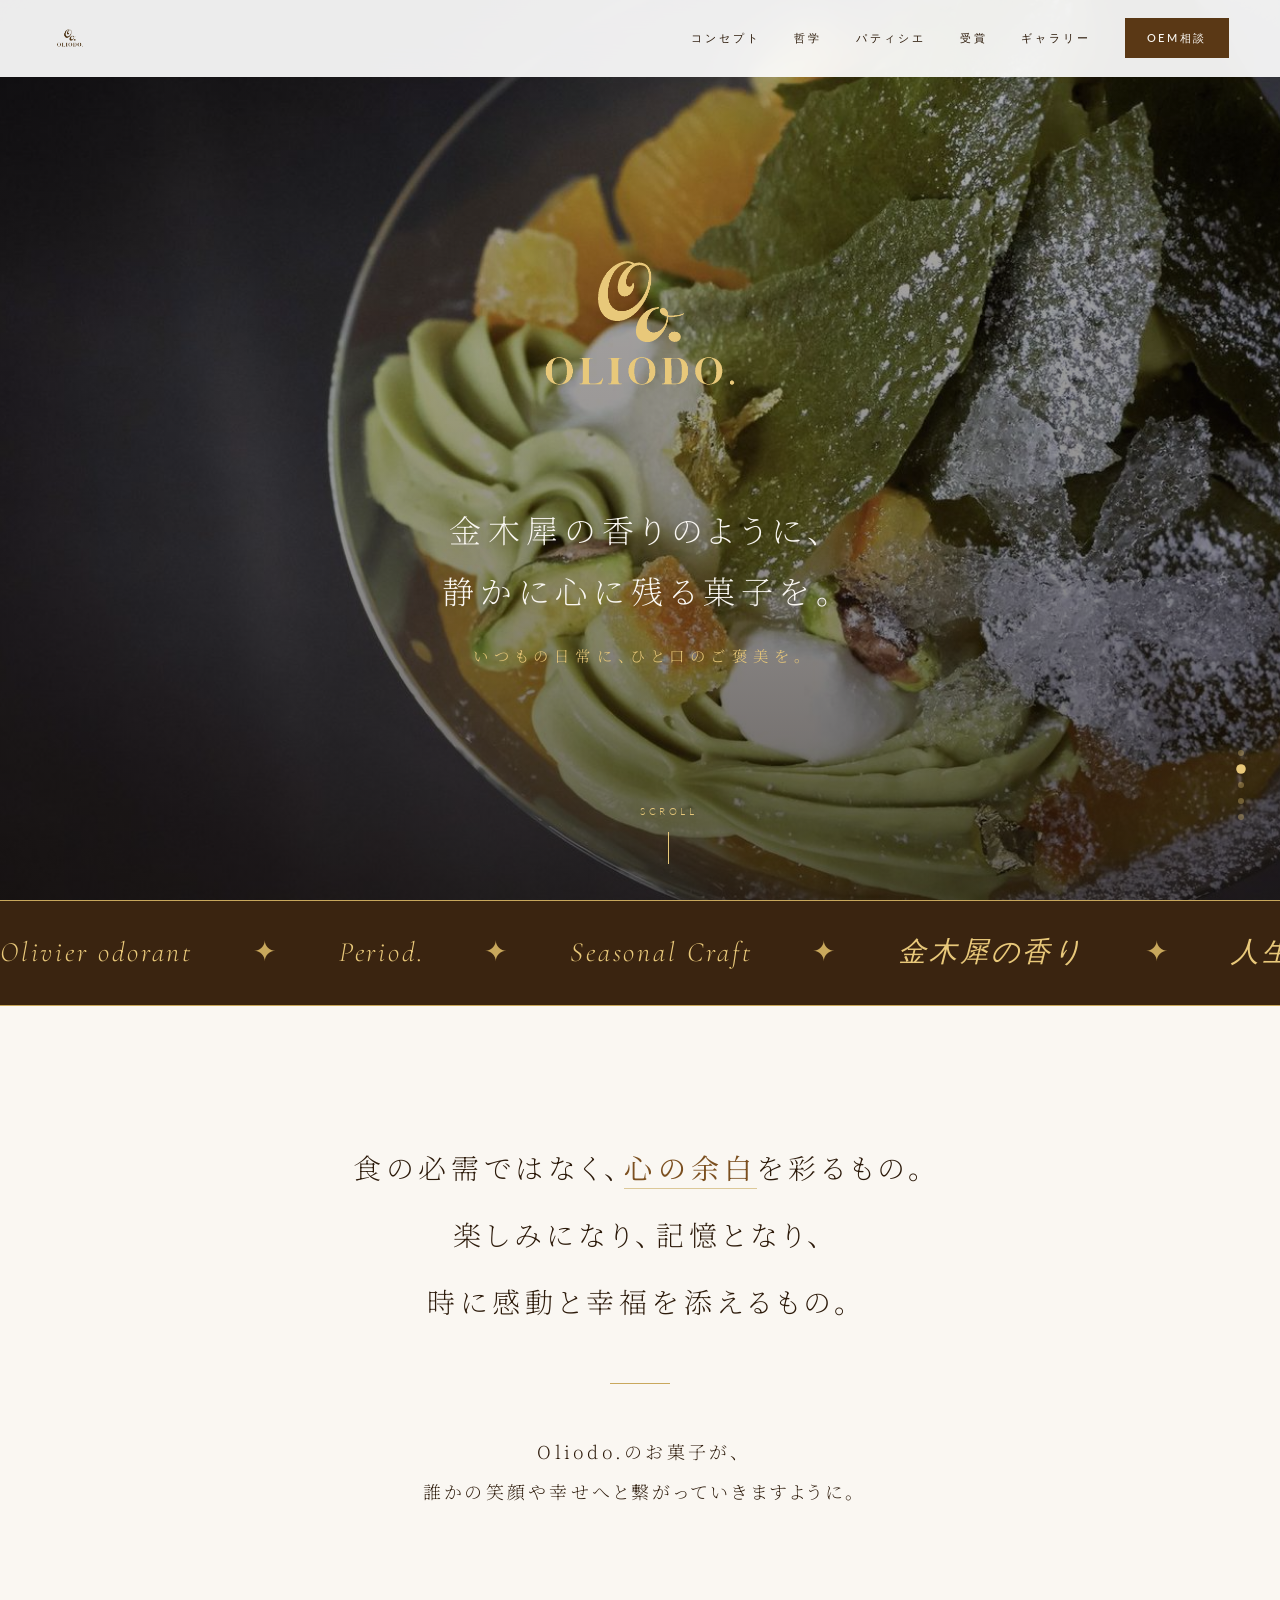
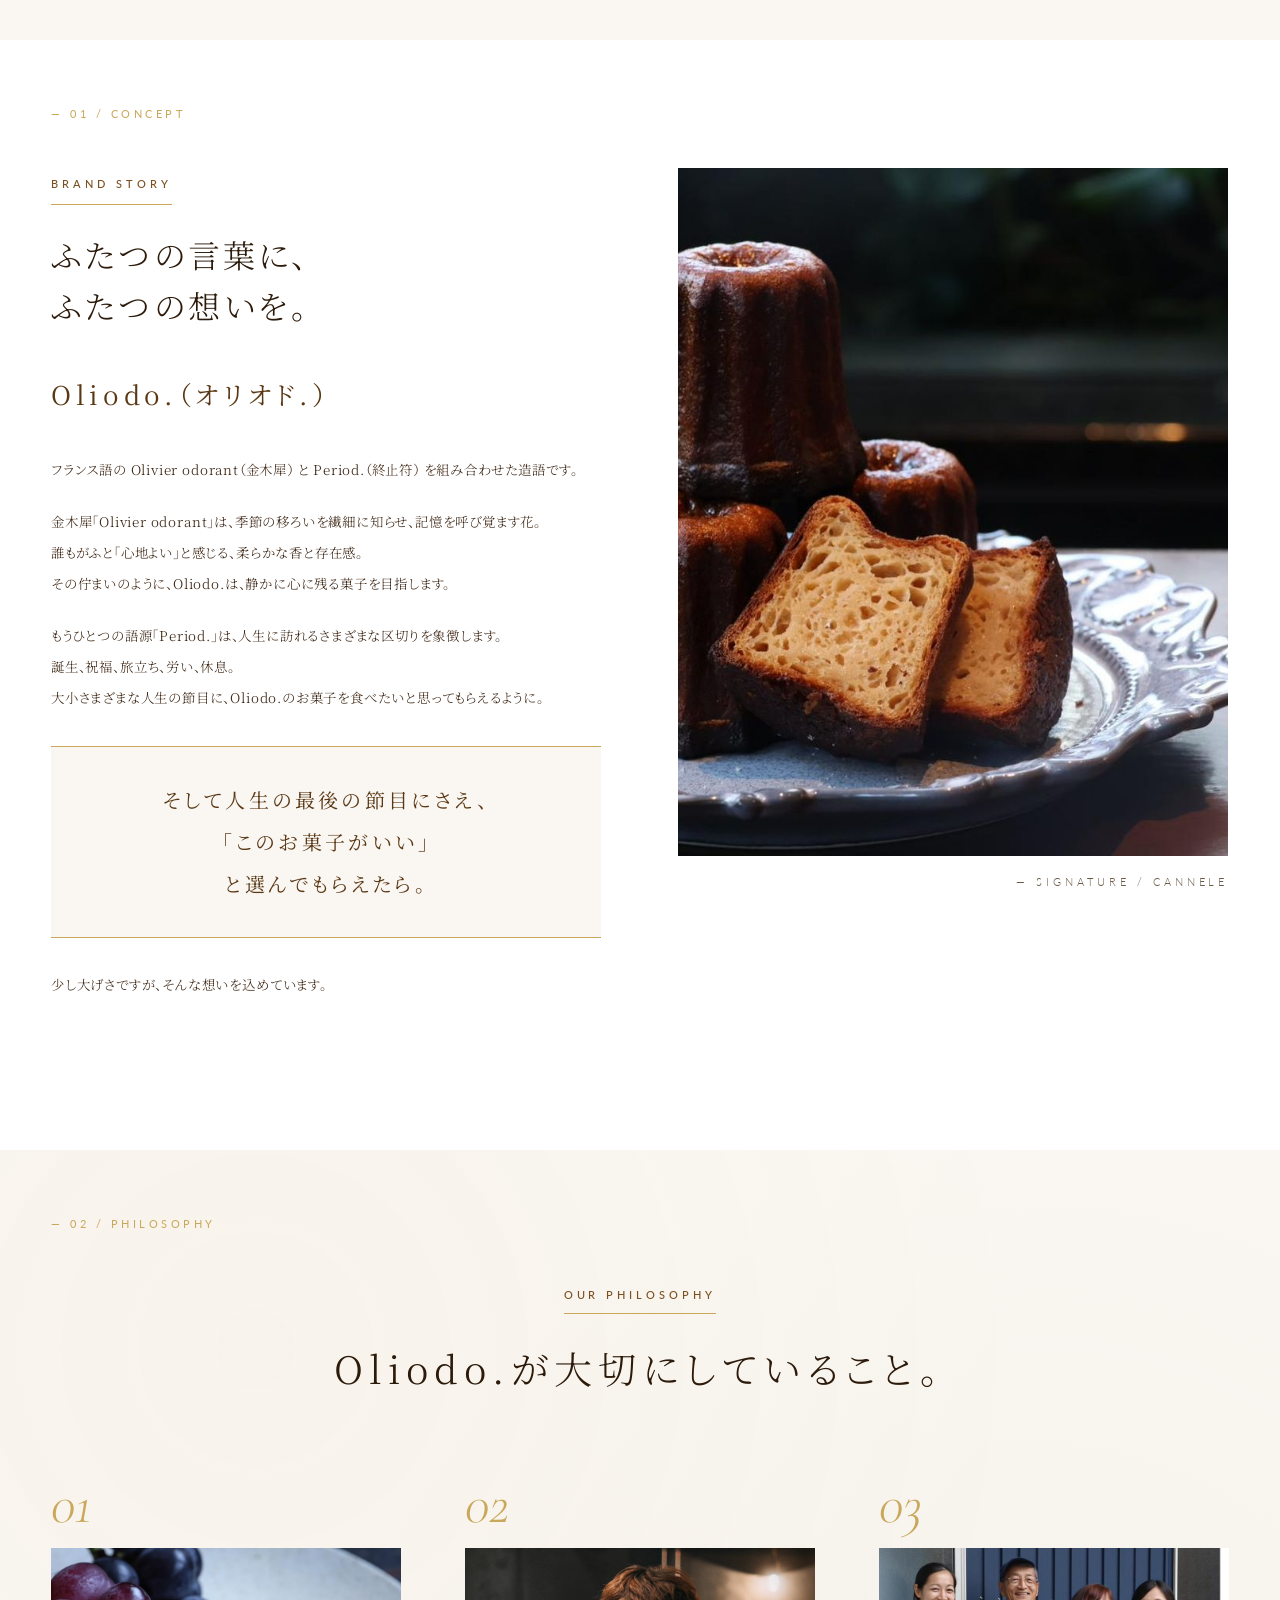
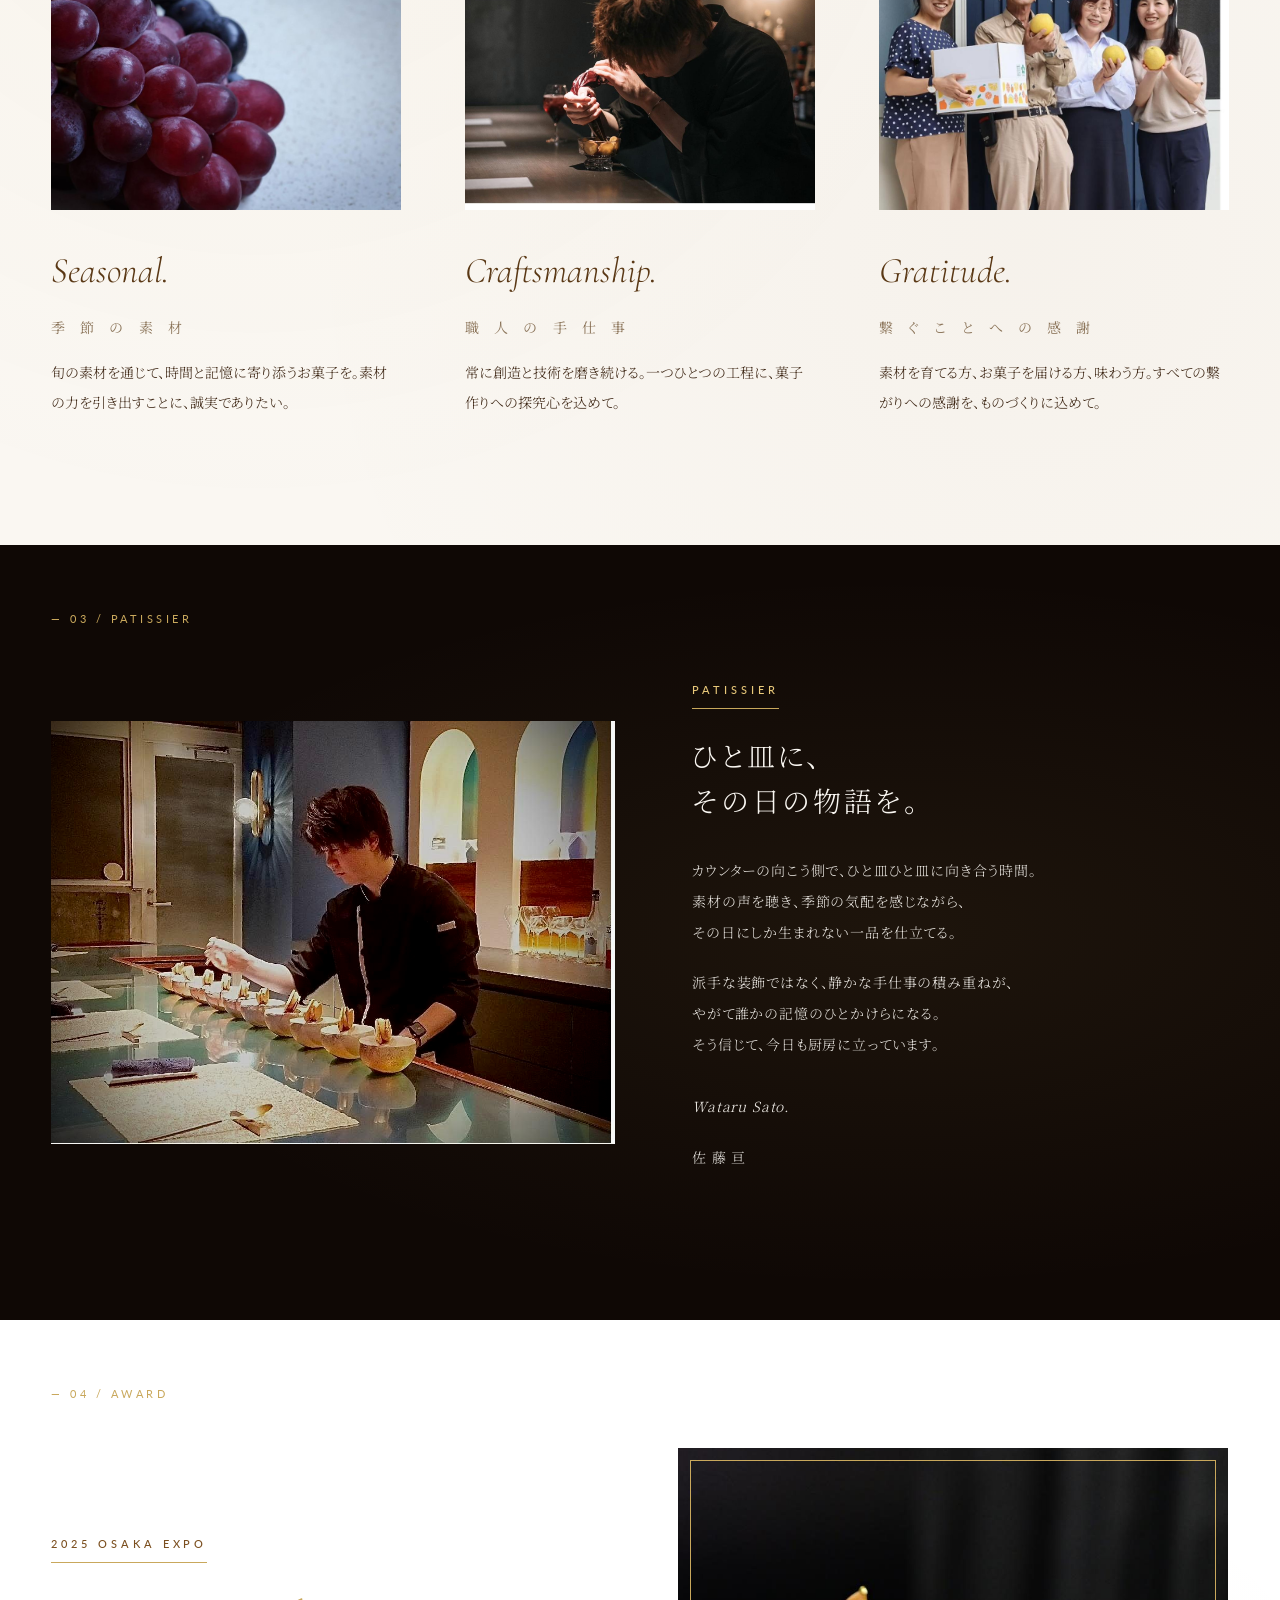
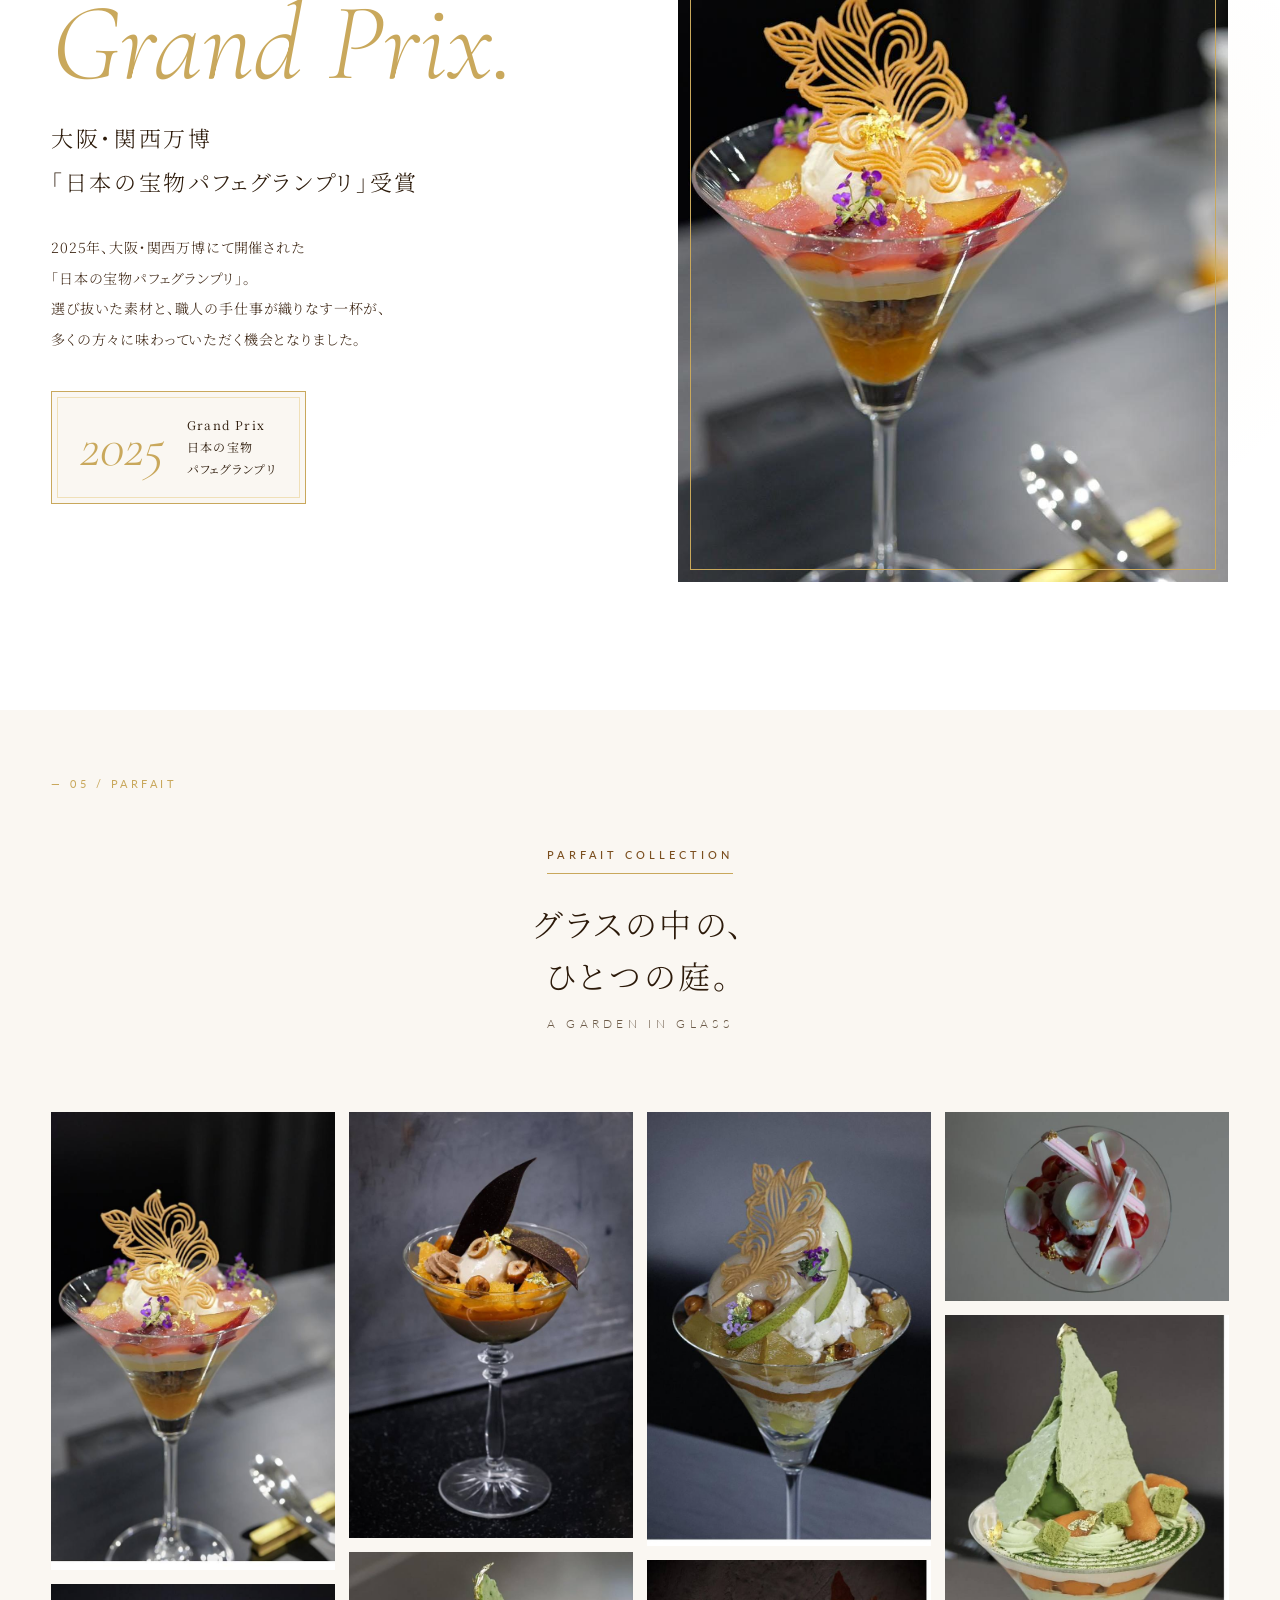
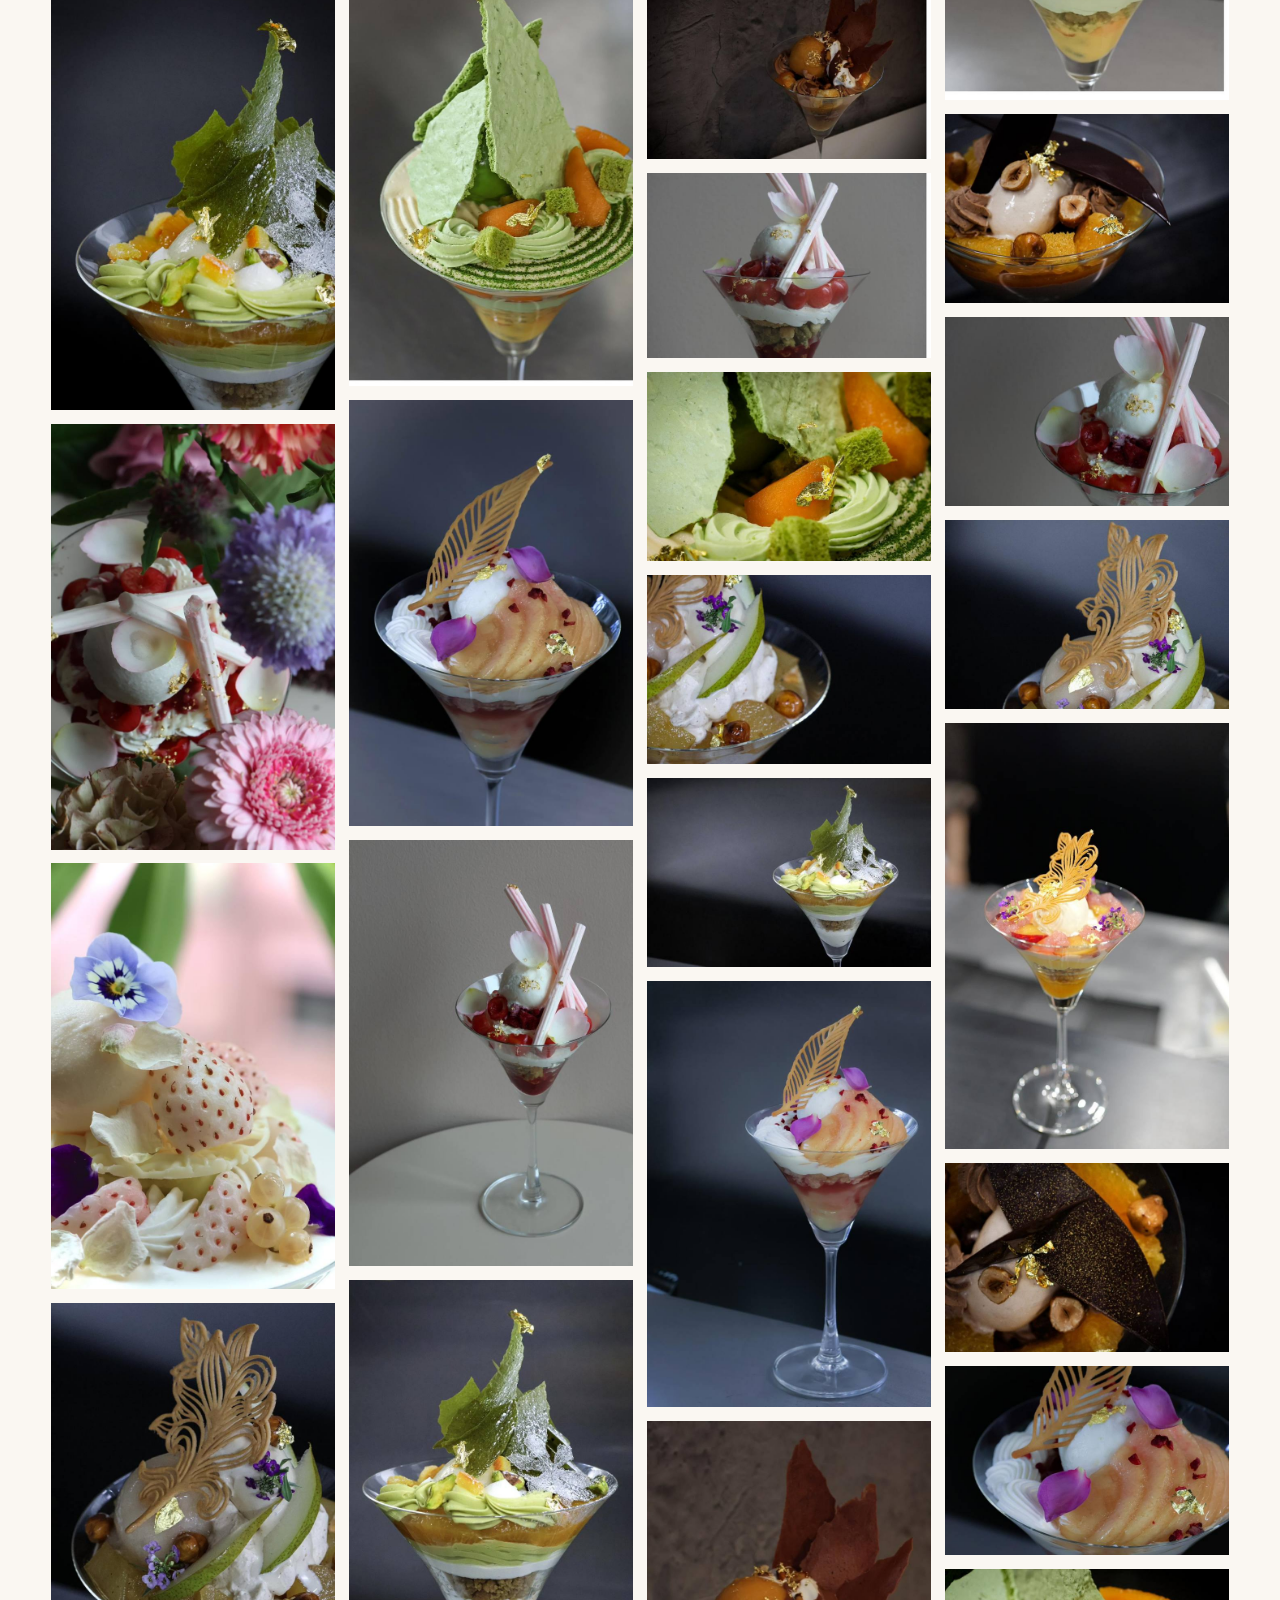
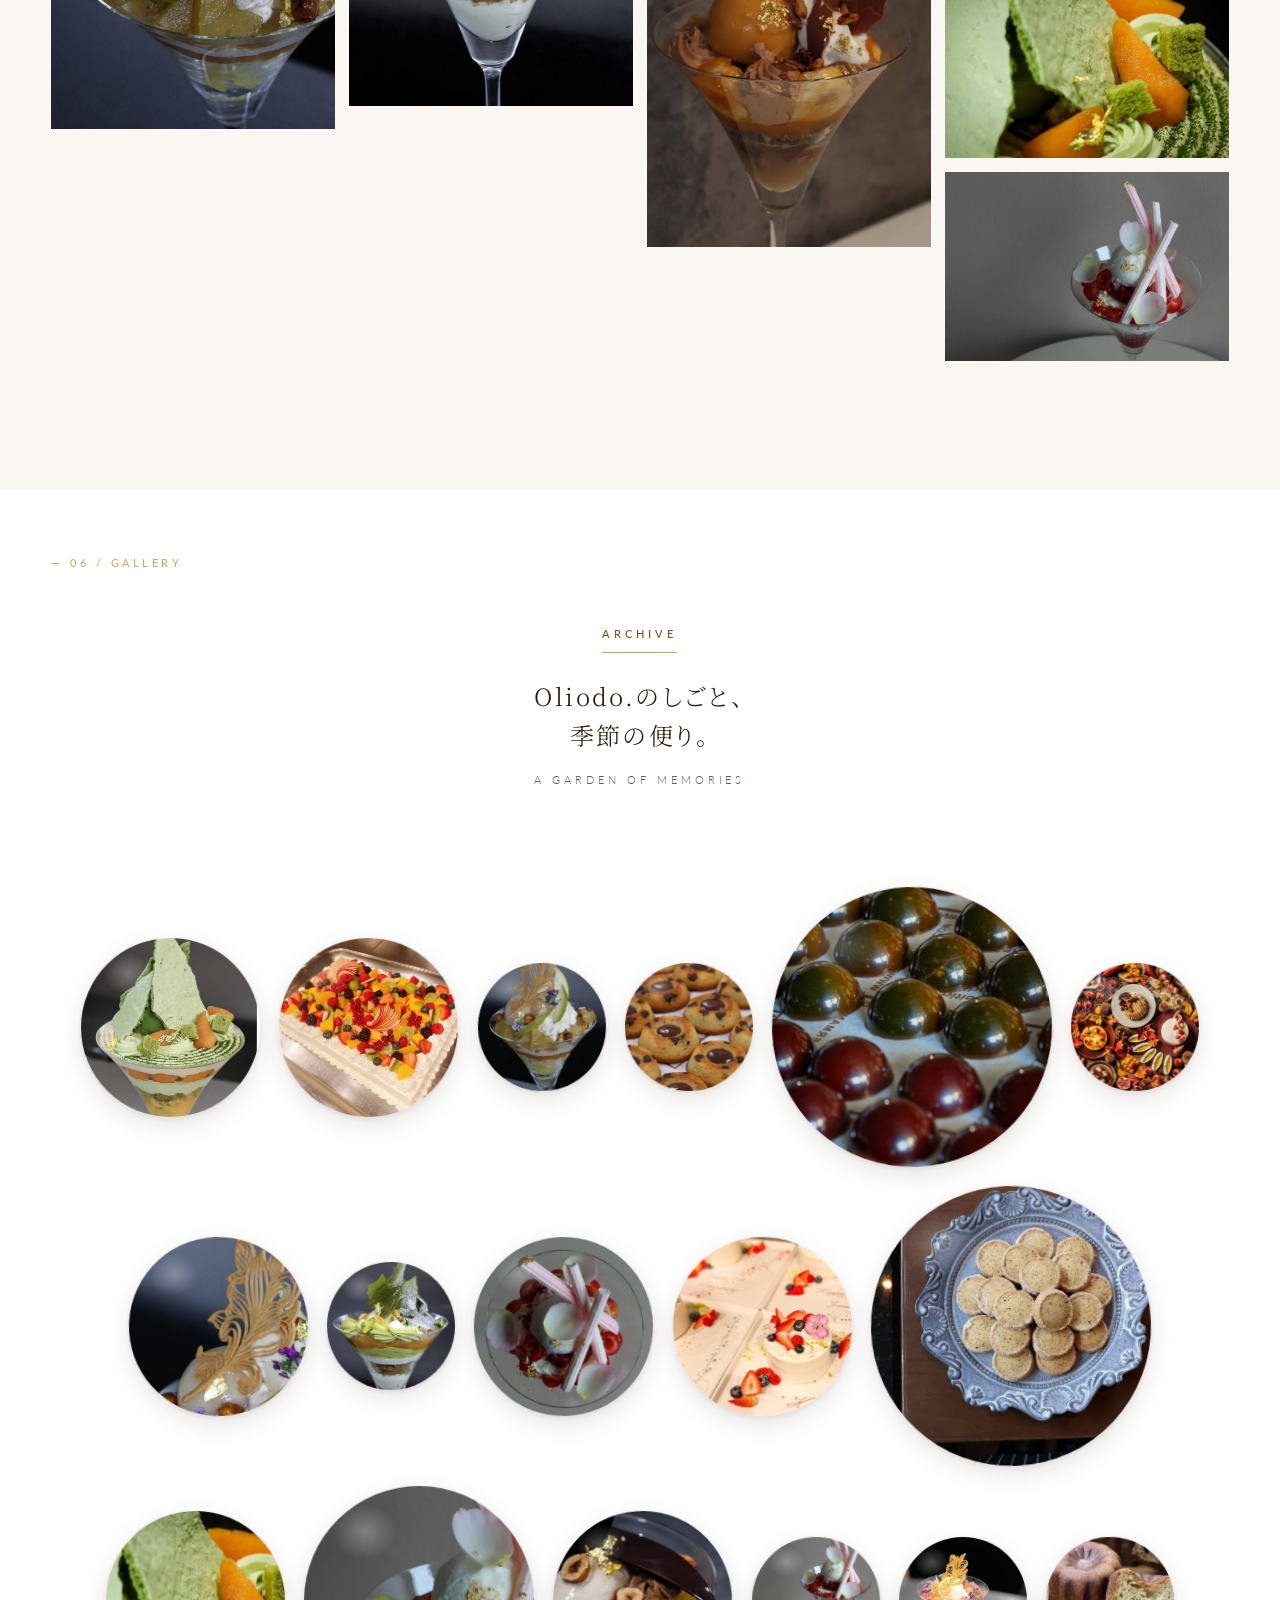
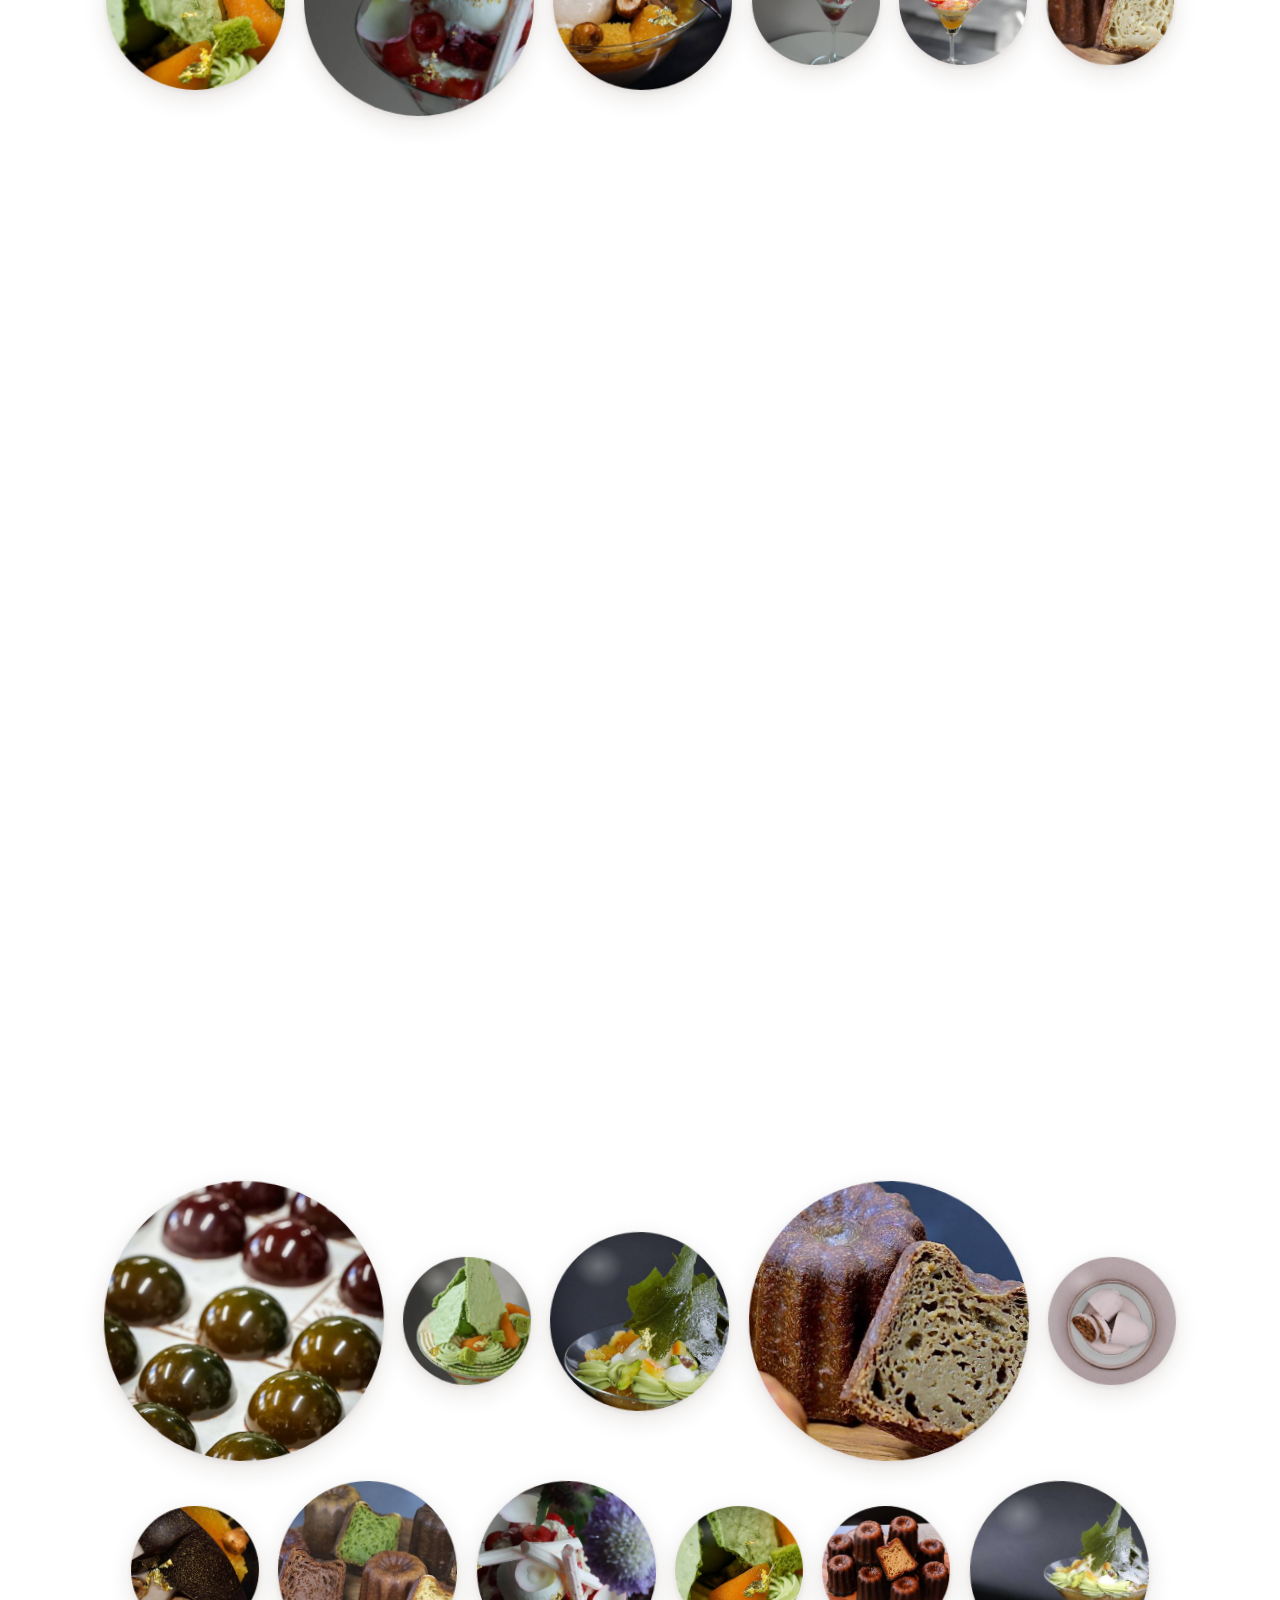
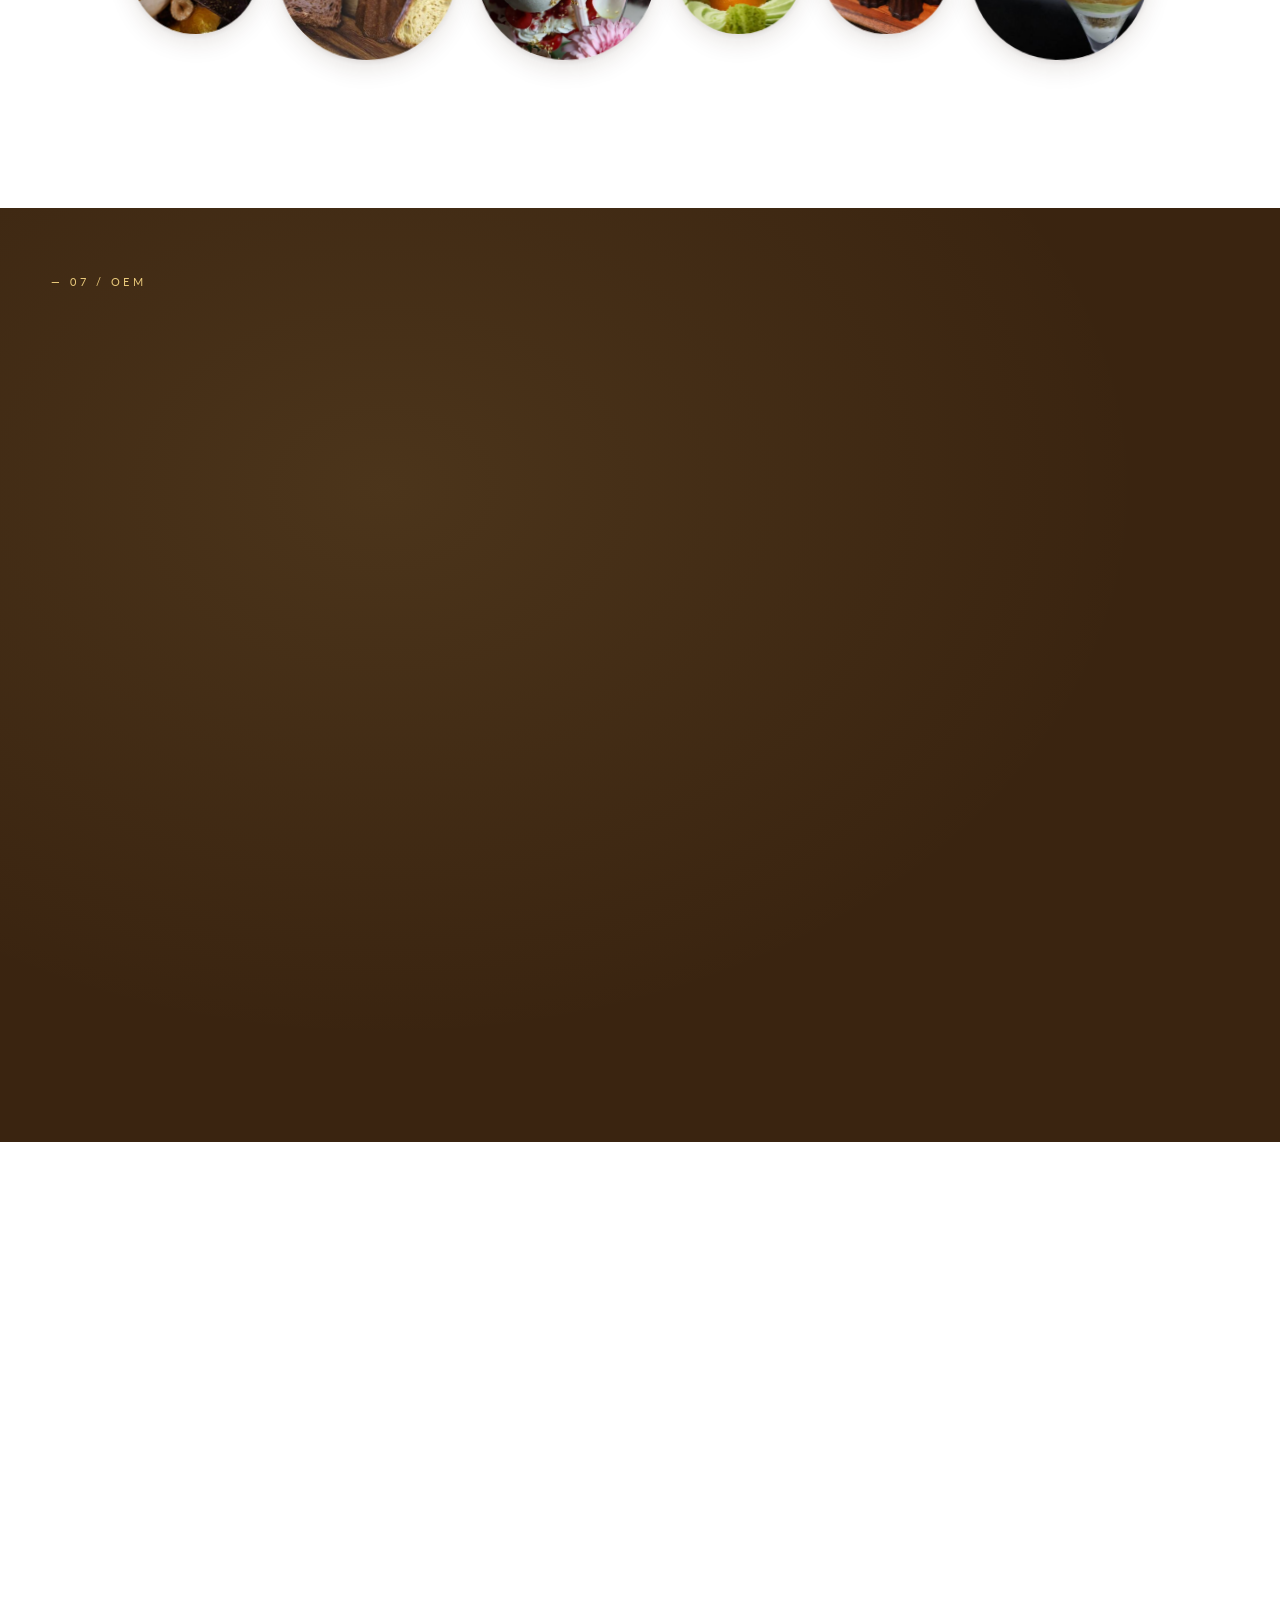
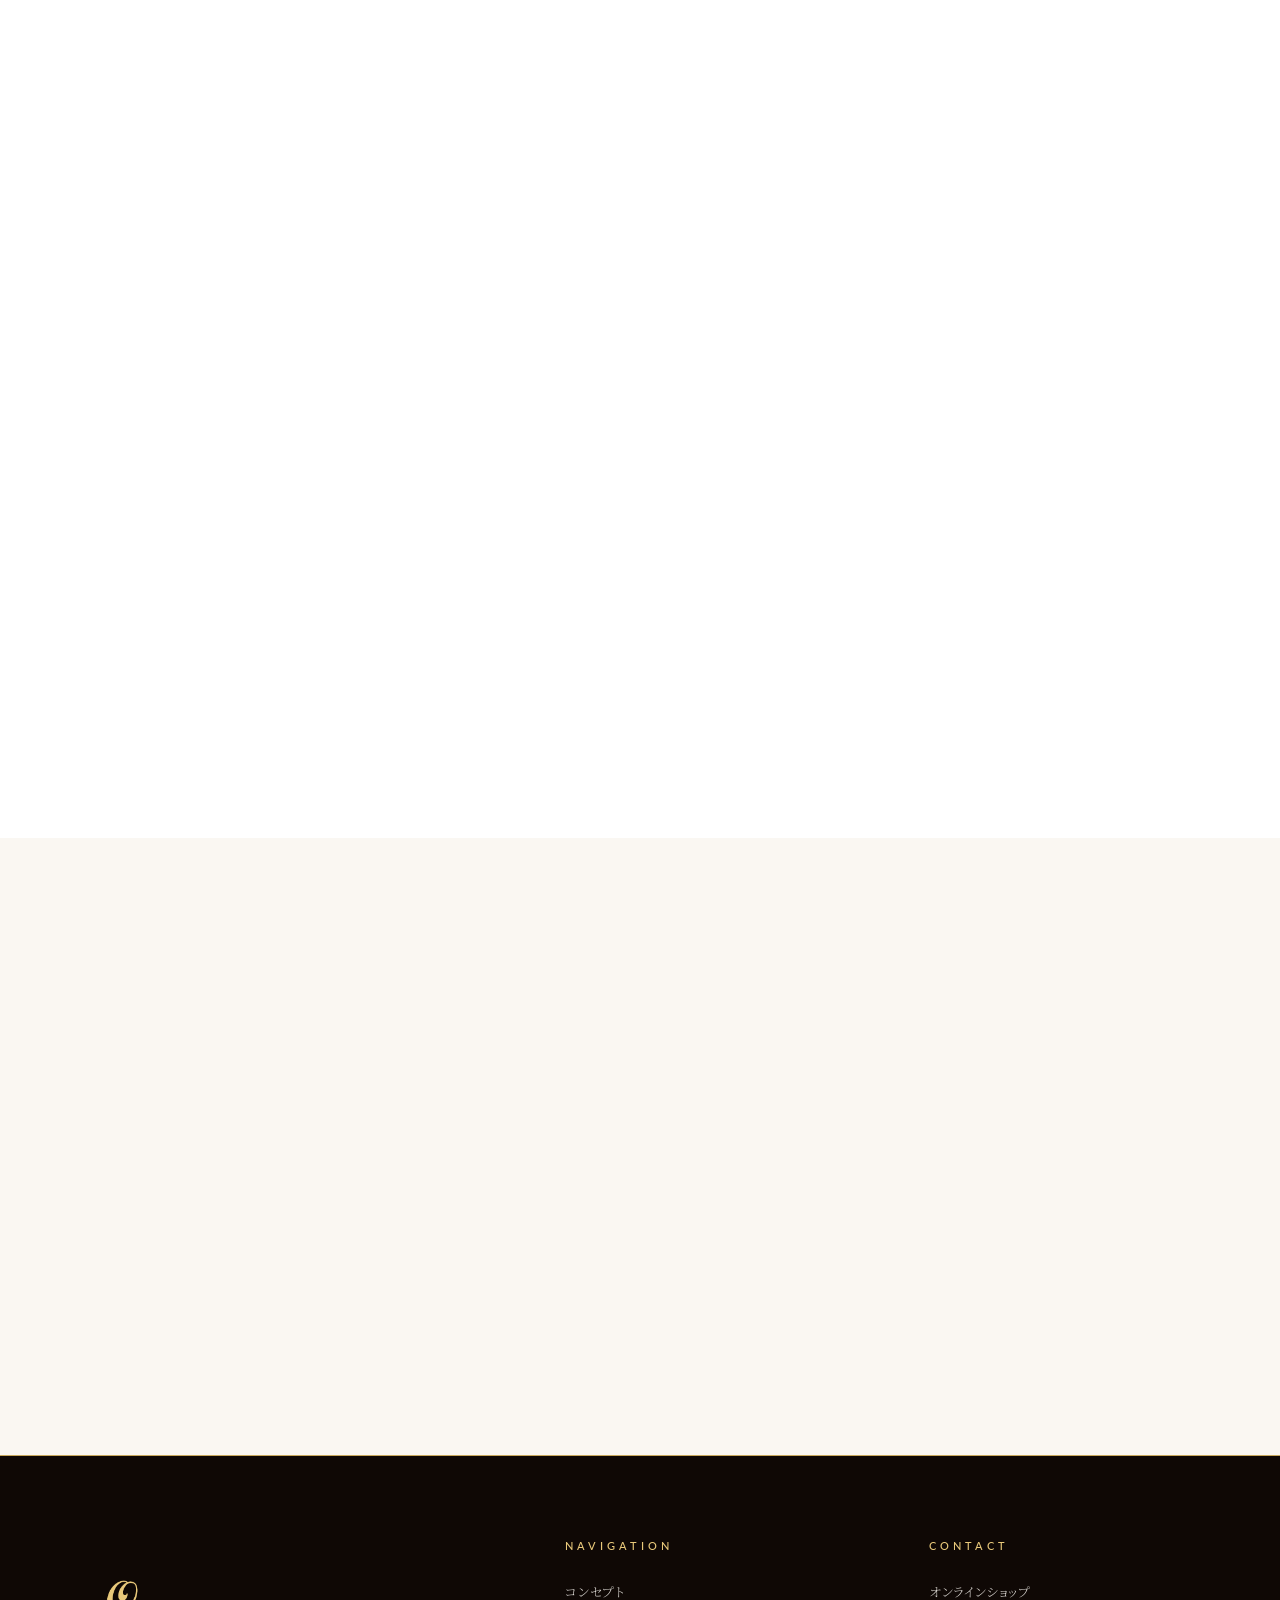
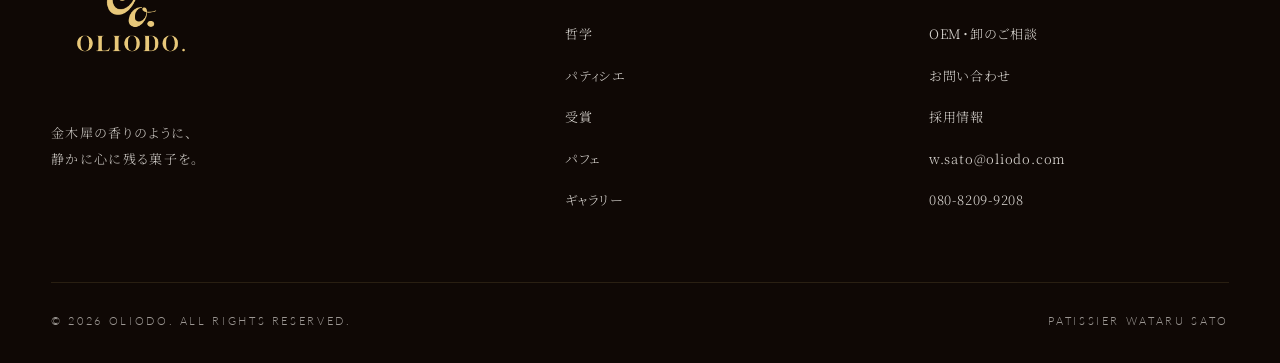
==== commit b661564f: "ギャラリー実装 Co-Authored-By: wataru0917 <282005275+wataru0917@users.noreply.github.com> Signed-off-by: Wa" ====
--- a/index.html
+++ b/index.html
@@ -1322,6 +1322,92 @@
   .nav-cta { display: none; }
   .hero { min-height: 600px; }
 }
+
+/* =========================================================
+   Bubble Gallery (フウセン浮遊)
+========================================================= */
+.bubble-field {
+  display: flex;
+  flex-wrap: wrap;
+  justify-content: center;
+  align-items: center;
+  gap: clamp(8px, 1.5vw, 24px);
+  padding: 20px 0;
+  position: relative;
+}
+
+.bubble {
+  border-radius: 50%;
+  overflow: hidden;
+  position: relative;
+  cursor: pointer;
+  flex-shrink: 0;
+  opacity: 0;
+  transform: translateY(40px) scale(0.6);
+  transition: opacity 1.2s var(--ease-out), transform 1.2s var(--ease-out);
+  transition-delay: var(--delay, 0s);
+  box-shadow:
+    0 8px 24px rgba(58, 36, 16, 0.12),
+    0 2px 6px rgba(58, 36, 16, 0.08),
+    inset 0 0 40px rgba(255, 255, 255, 0.1);
+  will-change: transform, opacity;
+}
+
+.bubble.is-visible {
+  opacity: 1;
+  transform: translateY(0) scale(1) rotate(var(--rot, 0deg));
+  animation: floatGently var(--float-dur, 6s) ease-in-out var(--float-delay, 0s) infinite;
+}
+
+.bubble img {
+  width: 100%;
+  height: 100%;
+  object-fit: cover;
+  transition: transform 1s var(--ease), filter 0.6s var(--ease);
+  display: block;
+}
+
+.bubble:hover {
+  z-index: 10;
+}
+.bubble:hover img {
+  transform: scale(1.12);
+  filter: brightness(1.05) saturate(1.1);
+}
+
+.bubble::after {
+  content: '';
+  position: absolute;
+  top: 8%;
+  left: 12%;
+  width: 28%;
+  height: 24%;
+  background: radial-gradient(ellipse at center, rgba(255,255,255,0.28) 0%, rgba(255,255,255,0) 70%);
+  border-radius: 50%;
+  pointer-events: none;
+  z-index: 2;
+}
+
+/* サイズバリエーション */
+.bubble-s  { width: clamp(80px, 10vw, 130px);  height: clamp(80px, 10vw, 130px); }
+.bubble-m  { width: clamp(110px, 14vw, 180px); height: clamp(110px, 14vw, 180px); }
+.bubble-l  { width: clamp(140px, 18vw, 230px); height: clamp(140px, 18vw, 230px); }
+.bubble-xl { width: clamp(180px, 22vw, 280px); height: clamp(180px, 22vw, 280px); }
+
+@media (max-width: 720px) {
+  .bubble-s  { width: 70px;  height: 70px; }
+  .bubble-m  { width: 95px;  height: 95px; }
+  .bubble-l  { width: 125px; height: 125px; }
+  .bubble-xl { width: 155px; height: 155px; }
+  .bubble-field { gap: 8px; }
+}
+
+/* ふわふわ浮遊アニメーション */
+@keyframes floatGently {
+  0%, 100% { transform: translateY(0) rotate(var(--rot, 0deg)); }
+  50%      { transform: translateY(-12px) rotate(calc(var(--rot, 0deg) * -1)); }
+}
+
 </style>
 
 </head>
@@ -1527,49 +1613,62 @@
 <section class="section gallery" id="gallery">
   <span class="section-num reveal">— 06 / Gallery</span>
   <div class="content">
-    <div class="section-header reveal"><span class="eyebrow">Archive</span><h2 class="heading-jp">Oliodo.のしごと、<br>季節の便り。</h2></div>
-    <div class="gallery-filter reveal"><button data-filter="all" class="active">すべて</button><button data-filter="baked">焼き菓子</button><button data-filter="chocolate">ショコラ</button><button data-filter="cake">ケーキ</button><button data-filter="parfait">パフェ</button></div>
-    <div class="gallery-grid" id="galleryGrid">
-      <div class="gallery-item tall reveal" data-cat="baked"><img src="images/baked-canele1.jpg" alt="Baked" loading="lazy"></div>
-      <div class="gallery-item reveal" data-cat="baked"><img src="images/baked-galette1.jpg" alt="Baked" loading="lazy"></div>
-      <div class="gallery-item reveal" data-cat="baked"><img src="images/baked-financier.jpg" alt="Baked" loading="lazy"></div>
-      <div class="gallery-item reveal" data-cat="baked"><img src="images/baked-canele-matcha.jpg" alt="Baked" loading="lazy"></div>
-      <div class="gallery-item reveal" data-cat="baked"><img src="images/baked-canele-brown.jpg" alt="Baked" loading="lazy"></div>
-      <div class="gallery-item reveal" data-cat="baked"><img src="images/baked-canele-choco.jpg" alt="Baked" loading="lazy"></div>
-      <div class="gallery-item tall reveal" data-cat="baked"><img src="images/baked-canele-assort.jpg" alt="Baked" loading="lazy"></div>
-      <div class="gallery-item reveal" data-cat="baked"><img src="images/baked-canele-top.jpg" alt="Baked" loading="lazy"></div>
-      <div class="gallery-item reveal" data-cat="baked"><img src="images/baked-galette2.jpg" alt="Baked" loading="lazy"></div>
-      <div class="gallery-item reveal" data-cat="baked"><img src="images/baked-canele-wood.jpg" alt="Baked" loading="lazy"></div>
-      <div class="gallery-item reveal" data-cat="baked"><img src="images/baked-tigre1.jpg" alt="Baked" loading="lazy"></div>
-      <div class="gallery-item reveal" data-cat="baked"><img src="images/baked-tigre-top.jpg" alt="Baked" loading="lazy"></div>
-      <div class="gallery-item tall reveal" data-cat="baked"><img src="images/baked-canele-pile.jpg" alt="Baked" loading="lazy"></div>
-      <div class="gallery-item reveal" data-cat="chocolate"><img src="images/choco-dot1.jpg" alt="Chocolate" loading="lazy"></div>
-      <div class="gallery-item reveal" data-cat="chocolate"><img src="images/choco-bonbon1.jpg" alt="Chocolate" loading="lazy"></div>
-      <div class="gallery-item reveal" data-cat="chocolate"><img src="images/choco-box1.jpg" alt="Chocolate" loading="lazy"></div>
-      <div class="gallery-item reveal" data-cat="chocolate"><img src="images/choco-terrine.jpg" alt="Chocolate" loading="lazy"></div>
-      <div class="gallery-item reveal" data-cat="chocolate"><img src="images/choco-box2.jpg" alt="Chocolate" loading="lazy"></div>
-      <div class="gallery-item tall reveal" data-cat="chocolate"><img src="images/choco-dot2.jpg" alt="Chocolate" loading="lazy"></div>
-      <div class="gallery-item reveal" data-cat="cake"><img src="images/cake-fruit-event.jpg" alt="Cake" loading="lazy"></div>
-      <div class="gallery-item reveal" data-cat="cake"><img src="images/cake-anniv.jpg" alt="Cake" loading="lazy"></div>
-      <div class="gallery-item reveal" data-cat="cake"><img src="images/cake-buffet1.jpg" alt="Cake" loading="lazy"></div>
-      <div class="gallery-item reveal" data-cat="cake"><img src="images/cake-buffet2.jpg" alt="Cake" loading="lazy"></div>
-      <div class="gallery-item reveal" data-cat="cake"><img src="images/cake-buffet3.jpg" alt="Cake" loading="lazy"></div>
-      <div class="gallery-item tall reveal" data-cat="cake"><img src="images/cake-terrine-eg.jpg" alt="Cake" loading="lazy"></div>
-      <div class="gallery-item reveal" data-cat="cake"><img src="images/cake-terrine-choco.jpg" alt="Cake" loading="lazy"></div>
-      <div class="gallery-item reveal" data-cat="cake"><img src="images/cake-matcha-slice.jpg" alt="Cake" loading="lazy"></div>
-      <div class="gallery-item reveal" data-cat="cake"><img src="images/cake-stollen1.jpg" alt="Cake" loading="lazy"></div>
-      <div class="gallery-item reveal" data-cat="cake"><img src="images/cake-stollen2.jpg" alt="Cake" loading="lazy"></div>
-      <div class="gallery-item reveal" data-cat="cake"><img src="images/cake-short.jpg" alt="Cake" loading="lazy"></div>
-      <div class="gallery-item tall reveal" data-cat="parfait"><img src="images/pf-grandprix2.jpg" alt="Parfait" loading="lazy"></div>
-      <div class="gallery-item reveal" data-cat="parfait"><img src="images/pf-pistachio2.jpg" alt="Parfait" loading="lazy"></div>
-      <div class="gallery-item reveal" data-cat="parfait"><img src="images/pf-cherry5.jpg" alt="Parfait" loading="lazy"></div>
-      <div class="gallery-item reveal" data-cat="parfait"><img src="images/pf-white.jpg" alt="Parfait" loading="lazy"></div>
-      <div class="gallery-item reveal" data-cat="parfait"><img src="images/pf-pear1.jpg" alt="Parfait" loading="lazy"></div>
-      <div class="gallery-item reveal" data-cat="parfait"><img src="images/pf-choco-or3.jpg" alt="Parfait" loading="lazy"></div>
-      <div class="gallery-item tall reveal" data-cat="parfait"><img src="images/pf-matcha2.jpg" alt="Parfait" loading="lazy"></div>
-      <div class="gallery-item reveal" data-cat="parfait"><img src="images/pf-peach2.jpg" alt="Parfait" loading="lazy"></div>
-      <div class="gallery-item reveal" data-cat="parfait"><img src="images/pf-cherry1.jpg" alt="Parfait" loading="lazy"></div>
-      <div class="gallery-item reveal" data-cat="parfait"><img src="images/pf-pistachio3.jpg" alt="Parfait" loading="lazy"></div>
+    <div class="section-header reveal">
+      <span class="eyebrow">Archive</span>
+      <h2 class="heading-jp">Oliodo.のしごと、<br>季節の便り。</h2>
+      <p style="font-family:var(--sans-en); font-size:11px; letter-spacing:0.36em; text-transform:uppercase; color:var(--text-mute); margin-top:16px;">A Garden of Memories</p>
+    </div>
+    <div class="bubble-field" id="bubbleField">
+      <div class="bubble bubble-m" style="--delay:0.21s; --float-dur:6.6s; --float-delay:0.4s; --rot:0.2deg;"><img src="images/pf-matcha1.jpg" alt="" loading="lazy"></div>
+      <div class="bubble bubble-m" style="--delay:0.08s; --float-dur:6.0s; --float-delay:0.2s; --rot:-0.4deg;"><img src="images/cake-fruit-event.jpg" alt="" loading="lazy"></div>
+      <div class="bubble bubble-s" style="--delay:0.13s; --float-dur:5.7s; --float-delay:4.1s; --rot:-2.3deg;"><img src="images/pf-pear2.jpg" alt="" loading="lazy"></div>
+      <div class="bubble bubble-s" style="--delay:0.88s; --float-dur:7.8s; --float-delay:2.9s; --rot:-0.6deg;"><img src="images/baked-tigre-top.jpg" alt="" loading="lazy"></div>
+      <div class="bubble bubble-xl" style="--delay:0.07s; --float-dur:7.4s; --float-delay:1.4s; --rot:-2.1deg;"><img src="images/choco-dot1.jpg" alt="" loading="lazy"></div>
+      <div class="bubble bubble-s" style="--delay:0.43s; --float-dur:7.3s; --float-delay:0.9s; --rot:0.5deg;"><img src="images/cake-buffet1.jpg" alt="" loading="lazy"></div>
+      <div class="bubble bubble-m" style="--delay:0.52s; --float-dur:6.2s; --float-delay:0.3s; --rot:-2.6deg;"><img src="images/pf-pear3.jpg" alt="" loading="lazy"></div>
+      <div class="bubble bubble-s" style="--delay:0.95s; --float-dur:5.7s; --float-delay:1.6s; --rot:0.5deg;"><img src="images/pf-pistachio3.jpg" alt="" loading="lazy"></div>
+      <div class="bubble bubble-m" style="--delay:0.42s; --float-dur:7.2s; --float-delay:3.5s; --rot:-1.5deg;"><img src="images/pf-cherry4.jpg" alt="" loading="lazy"></div>
+      <div class="bubble bubble-m" style="--delay:0.74s; --float-dur:7.5s; --float-delay:3.6s; --rot:-1.3deg;"><img src="images/cake-anniv.jpg" alt="" loading="lazy"></div>
+      <div class="bubble bubble-xl" style="--delay:0.17s; --float-dur:5.7s; --float-delay:3.8s; --rot:-2.1deg;"><img src="images/baked-galette1.jpg" alt="" loading="lazy"></div>
+      <div class="bubble bubble-m" style="--delay:0.05s; --float-dur:6.7s; --float-delay:3.8s; --rot:0.4deg;"><img src="images/pf-matcha3.jpg" alt="" loading="lazy"></div>
+      <div class="bubble bubble-l" style="--delay:0.44s; --float-dur:6.8s; --float-delay:3.0s; --rot:0.5deg;"><img src="images/pf-cherry2.jpg" alt="" loading="lazy"></div>
+      <div class="bubble bubble-m" style="--delay:1.18s; --float-dur:7.8s; --float-delay:2.4s; --rot:1.0deg;"><img src="images/pf-choco-or1.jpg" alt="" loading="lazy"></div>
+      <div class="bubble bubble-s" style="--delay:0.98s; --float-dur:6.6s; --float-delay:5.0s; --rot:1.9deg;"><img src="images/pf-cherry1.jpg" alt="" loading="lazy"></div>
+      <div class="bubble bubble-s" style="--delay:0.54s; --float-dur:6.7s; --float-delay:0.1s; --rot:-0.2deg;"><img src="images/pf-grandprix3.jpg" alt="" loading="lazy"></div>
+      <div class="bubble bubble-s" style="--delay:0.16s; --float-dur:4.2s; --float-delay:3.8s; --rot:-2.2deg;"><img src="images/baked-canele-matcha.jpg" alt="" loading="lazy"></div>
+      <div class="bubble bubble-s" style="--delay:0.55s; --float-dur:7.5s; --float-delay:0.4s; --rot:-0.3deg;"><img src="images/cake-buffet2.jpg" alt="" loading="lazy"></div>
+      <div class="bubble bubble-m" style="--delay:1.24s; --float-dur:7.3s; --float-delay:4.3s; --rot:-1.3deg;"><img src="images/pf-peach1.jpg" alt="" loading="lazy"></div>
+      <div class="bubble bubble-m" style="--delay:0.5s; --float-dur:7.5s; --float-delay:4.8s; --rot:-2.1deg;"><img src="images/baked-canele-pile.jpg" alt="" loading="lazy"></div>
+      <div class="bubble bubble-s" style="--delay:0.32s; --float-dur:4.9s; --float-delay:2.4s; --rot:0.5deg;"><img src="images/cake-terrine-eg.jpg" alt="" loading="lazy"></div>
+      <div class="bubble bubble-s" style="--delay:0.01s; --float-dur:5.7s; --float-delay:1.8s; --rot:0.4deg;"><img src="images/baked-galette2.jpg" alt="" loading="lazy"></div>
+      <div class="bubble bubble-xl" style="--delay:0.97s; --float-dur:6.1s; --float-delay:3.1s; --rot:1.1deg;"><img src="images/pf-choco1.jpg" alt="" loading="lazy"></div>
+      <div class="bubble bubble-s" style="--delay:1.26s; --float-dur:7.1s; --float-delay:4.4s; --rot:1.8deg;"><img src="images/cake-buffet3.jpg" alt="" loading="lazy"></div>
+      <div class="bubble bubble-m" style="--delay:0.56s; --float-dur:4.4s; --float-delay:3.2s; --rot:-2.6deg;"><img src="images/pf-white.jpg" alt="" loading="lazy"></div>
+      <div class="bubble bubble-s" style="--delay:0.29s; --float-dur:4.6s; --float-delay:1.7s; --rot:-2.7deg;"><img src="images/cake-matcha-slice.jpg" alt="" loading="lazy"></div>
+      <div class="bubble bubble-s" style="--delay:0.21s; --float-dur:4.4s; --float-delay:1.8s; --rot:-2.8deg;"><img src="images/baked-canele-assort.jpg" alt="" loading="lazy"></div>
+      <div class="bubble bubble-l" style="--delay:0.86s; --float-dur:4.6s; --float-delay:1.3s; --rot:-0.9deg;"><img src="images/pf-peach2.jpg" alt="" loading="lazy"></div>
+      <div class="bubble bubble-m" style="--delay:0.17s; --float-dur:7.4s; --float-delay:5.0s; --rot:-0.2deg;"><img src="images/cake-short.jpg" alt="" loading="lazy"></div>
+      <div class="bubble bubble-m" style="--delay:0.12s; --float-dur:4.4s; --float-delay:1.7s; --rot:-1.4deg;"><img src="images/pf-pear-cu.jpg" alt="" loading="lazy"></div>
+      <div class="bubble bubble-l" style="--delay:0.23s; --float-dur:4.1s; --float-delay:4.8s; --rot:0.2deg;"><img src="images/choco-terrine.jpg" alt="" loading="lazy"></div>
+      <div class="bubble bubble-s" style="--delay:0.76s; --float-dur:4.1s; --float-delay:2.6s; --rot:2.9deg;"><img src="images/cake-terrine-choco.jpg" alt="" loading="lazy"></div>
+      <div class="bubble bubble-l" style="--delay:0.97s; --float-dur:5.0s; --float-delay:1.8s; --rot:-2.0deg;"><img src="images/pf-choco-or3.jpg" alt="" loading="lazy"></div>
+      <div class="bubble bubble-l" style="--delay:0.75s; --float-dur:7.1s; --float-delay:1.6s; --rot:-1.7deg;"><img src="images/cake-stollen1.jpg" alt="" loading="lazy"></div>
+      <div class="bubble bubble-l" style="--delay:1.38s; --float-dur:7.4s; --float-delay:4.0s; --rot:1.9deg;"><img src="images/baked-tigre1.jpg" alt="" loading="lazy"></div>
+      <div class="bubble bubble-l" style="--delay:0.32s; --float-dur:6.1s; --float-delay:1.8s; --rot:-2.8deg;"><img src="images/pf-cherry6.jpg" alt="" loading="lazy"></div>
+      <div class="bubble bubble-s" style="--delay:0.39s; --float-dur:5.0s; --float-delay:3.5s; --rot:2.7deg;"><img src="images/pf-grandprix2.jpg" alt="" loading="lazy"></div>
+      <div class="bubble bubble-m" style="--delay:1.31s; --float-dur:8.0s; --float-delay:4.8s; --rot:-0.8deg;"><img src="images/pf-cherry3.jpg" alt="" loading="lazy"></div>
+      <div class="bubble bubble-s" style="--delay:0.32s; --float-dur:4.8s; --float-delay:1.0s; --rot:0.7deg;"><img src="images/pf-pear1.jpg" alt="" loading="lazy"></div>
+      <div class="bubble bubble-xl" style="--delay:1.18s; --float-dur:5.9s; --float-delay:3.3s; --rot:1.8deg;"><img src="images/choco-bonbon1.jpg" alt="" loading="lazy"></div>
+      <div class="bubble bubble-s" style="--delay:0.92s; --float-dur:7.6s; --float-delay:3.9s; --rot:1.5deg;"><img src="images/pf-matcha2.jpg" alt="" loading="lazy"></div>
+      <div class="bubble bubble-m" style="--delay:0.25s; --float-dur:7.2s; --float-delay:1.7s; --rot:1.8deg;"><img src="images/pf-pistachio2.jpg" alt="" loading="lazy"></div>
+      <div class="bubble bubble-xl" style="--delay:0.55s; --float-dur:5.6s; --float-delay:4.7s; --rot:1.3deg;"><img src="images/baked-canele-choco.jpg" alt="" loading="lazy"></div>
+      <div class="bubble bubble-s" style="--delay:0.18s; --float-dur:4.6s; --float-delay:4.5s; --rot:1.8deg;"><img src="images/cake-stollen2.jpg" alt="" loading="lazy"></div>
+      <div class="bubble bubble-s" style="--delay:1.16s; --float-dur:7.9s; --float-delay:3.3s; --rot:-0.9deg;"><img src="images/pf-choco-or2.jpg" alt="" loading="lazy"></div>
+      <div class="bubble bubble-m" style="--delay:0.18s; --float-dur:4.1s; --float-delay:4.9s; --rot:0.9deg;"><img src="images/baked-canele-top.jpg" alt="" loading="lazy"></div>
+      <div class="bubble bubble-m" style="--delay:1.31s; --float-dur:5.7s; --float-delay:4.4s; --rot:2.0deg;"><img src="images/pf-cherry5.jpg" alt="" loading="lazy"></div>
+      <div class="bubble bubble-s" style="--delay:0.35s; --float-dur:5.2s; --float-delay:1.2s; --rot:0.5deg;"><img src="images/pf-matcha-cu.jpg" alt="" loading="lazy"></div>
+      <div class="bubble bubble-s" style="--delay:0.59s; --float-dur:4.5s; --float-delay:4.6s; --rot:-0.9deg;"><img src="images/baked-canele-wood.jpg" alt="" loading="lazy"></div>
+      <div class="bubble bubble-m" style="--delay:0.82s; --float-dur:7.6s; --float-delay:2.1s; --rot:2.5deg;"><img src="images/pf-pistachio1.jpg" alt="" loading="lazy"></div>
     </div>
   </div>
 </section>
@@ -1730,7 +1829,7 @@
 let si=setInterval(()=>showSlide((cur+1)%slides.length),5500);
 dots.forEach((d,i)=>d.addEventListener('click',()=>{clearInterval(si);showSlide(i);si=setInterval(()=>showSlide((cur+1)%slides.length),5500);}));
 const obs=new IntersectionObserver(entries=>entries.forEach(e=>{if(e.isIntersecting){e.target.classList.add('is-visible');obs.unobserve(e.target);}}),{threshold:0.12,rootMargin:'0px 0px -60px 0px'});
-document.querySelectorAll('.reveal').forEach(el=>obs.observe(el));
+document.querySelectorAll('.reveal,.bubble').forEach(el=>obs.observe(el));
 document.querySelectorAll('.gallery-filter button').forEach(btn=>btn.addEventListener('click',()=>{
   document.querySelectorAll('.gallery-filter button').forEach(b=>b.classList.remove('active'));
   btn.classList.add('active');
@@ -1738,7 +1837,7 @@
   document.querySelectorAll('.gallery-item').forEach(item=>item.classList.toggle('hidden',f!=='all'&&item.dataset.cat!==f));
 }));
 const lb=document.getElementById('lightbox'),lbImg=lb.querySelector('img');
-document.querySelectorAll('.gallery-item img,.masonry-item img').forEach(img=>{
+document.querySelectorAll('.bubble img,.masonry-item img').forEach(img=>{
   img.addEventListener('click',e=>{e.stopPropagation();lbImg.src=img.src;lb.classList.add('active');});
 });
 lb.addEventListener('click',e=>{if(e.target===lb||e.target.classList.contains('lb-close'))lb.classList.remove('active');});
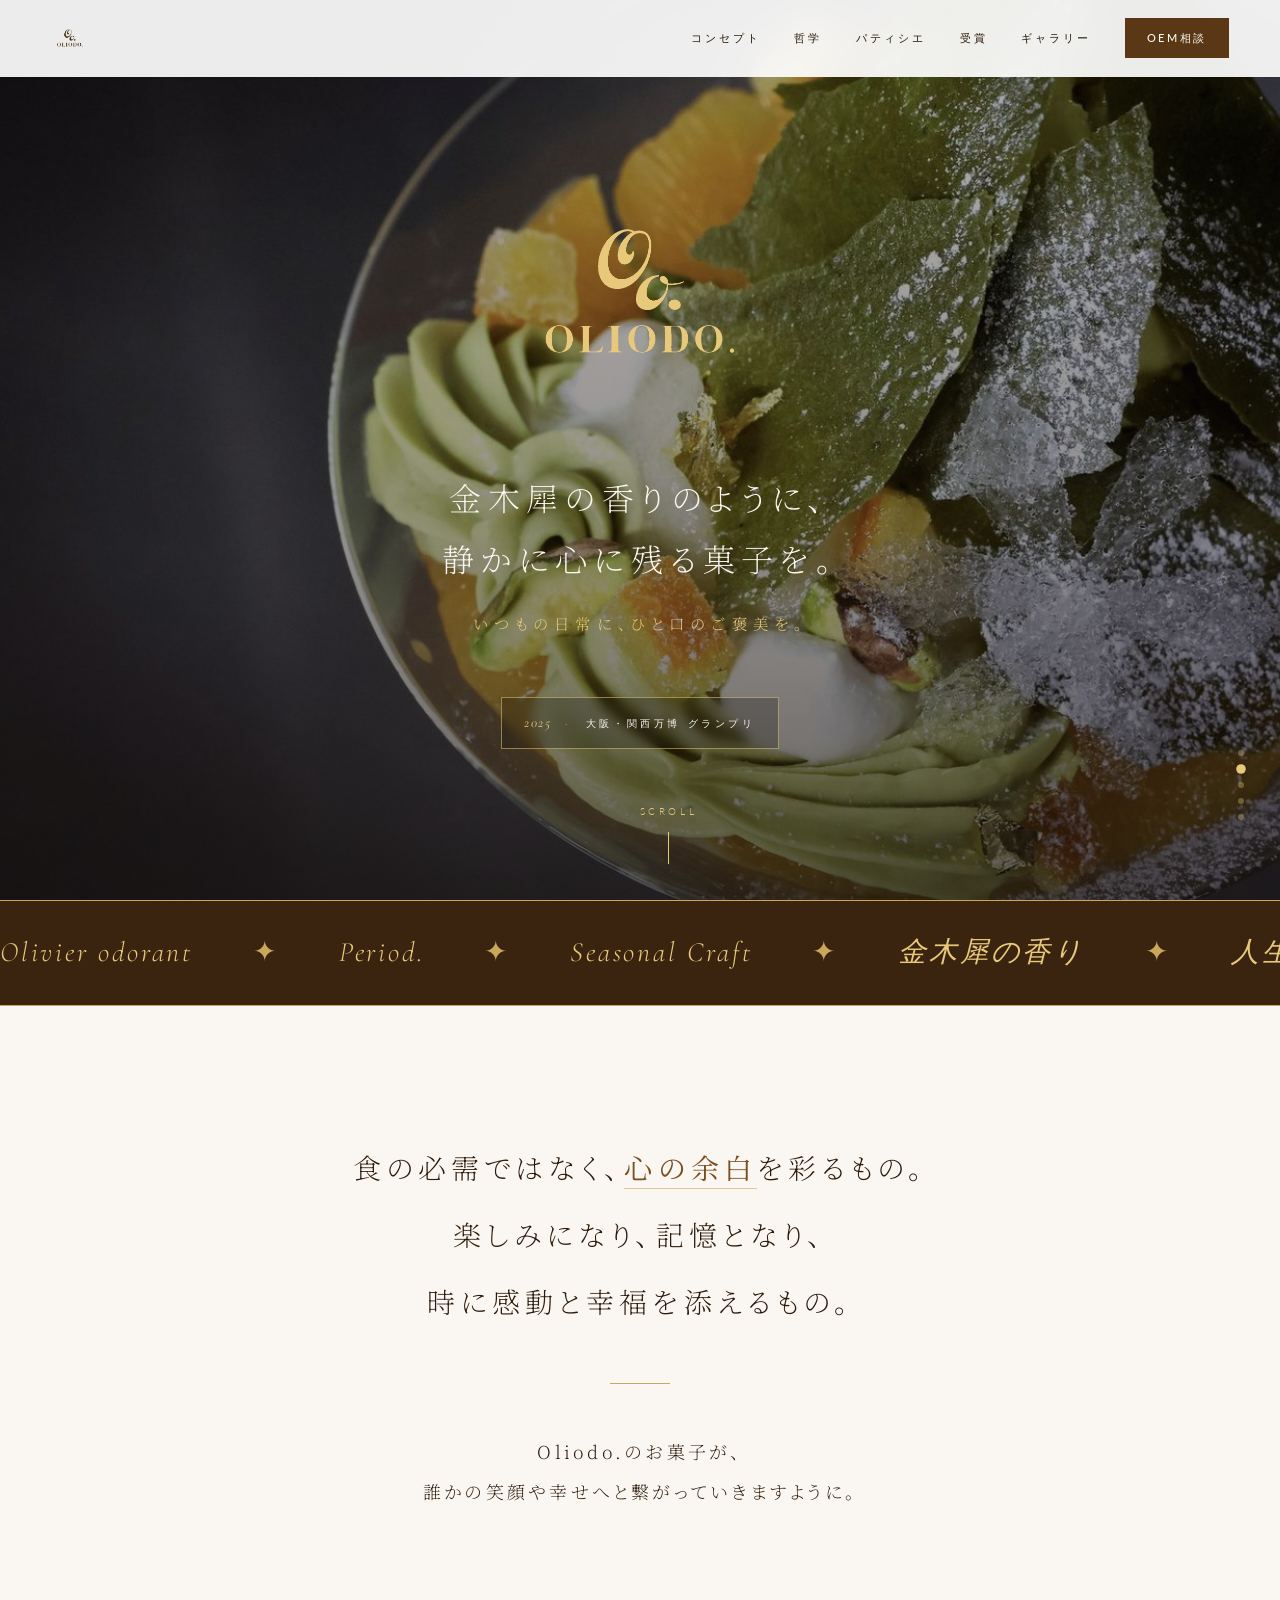
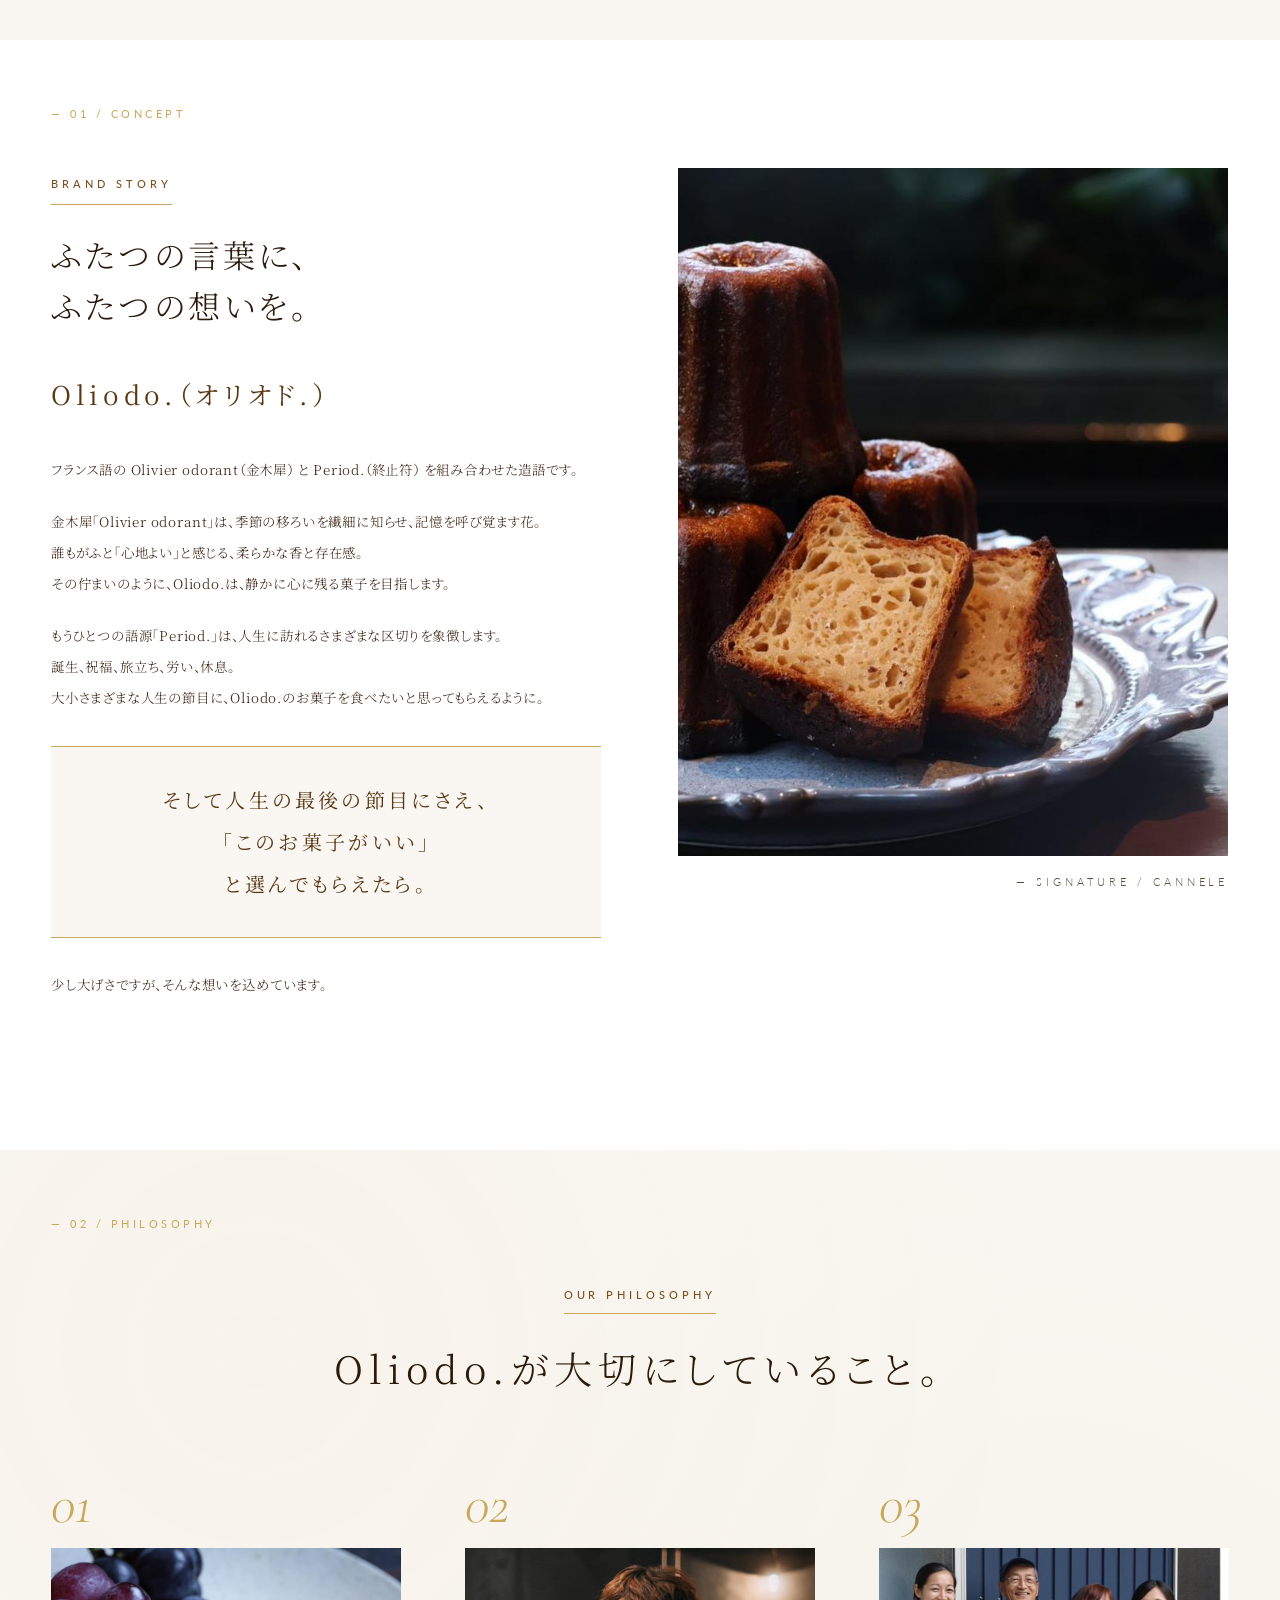
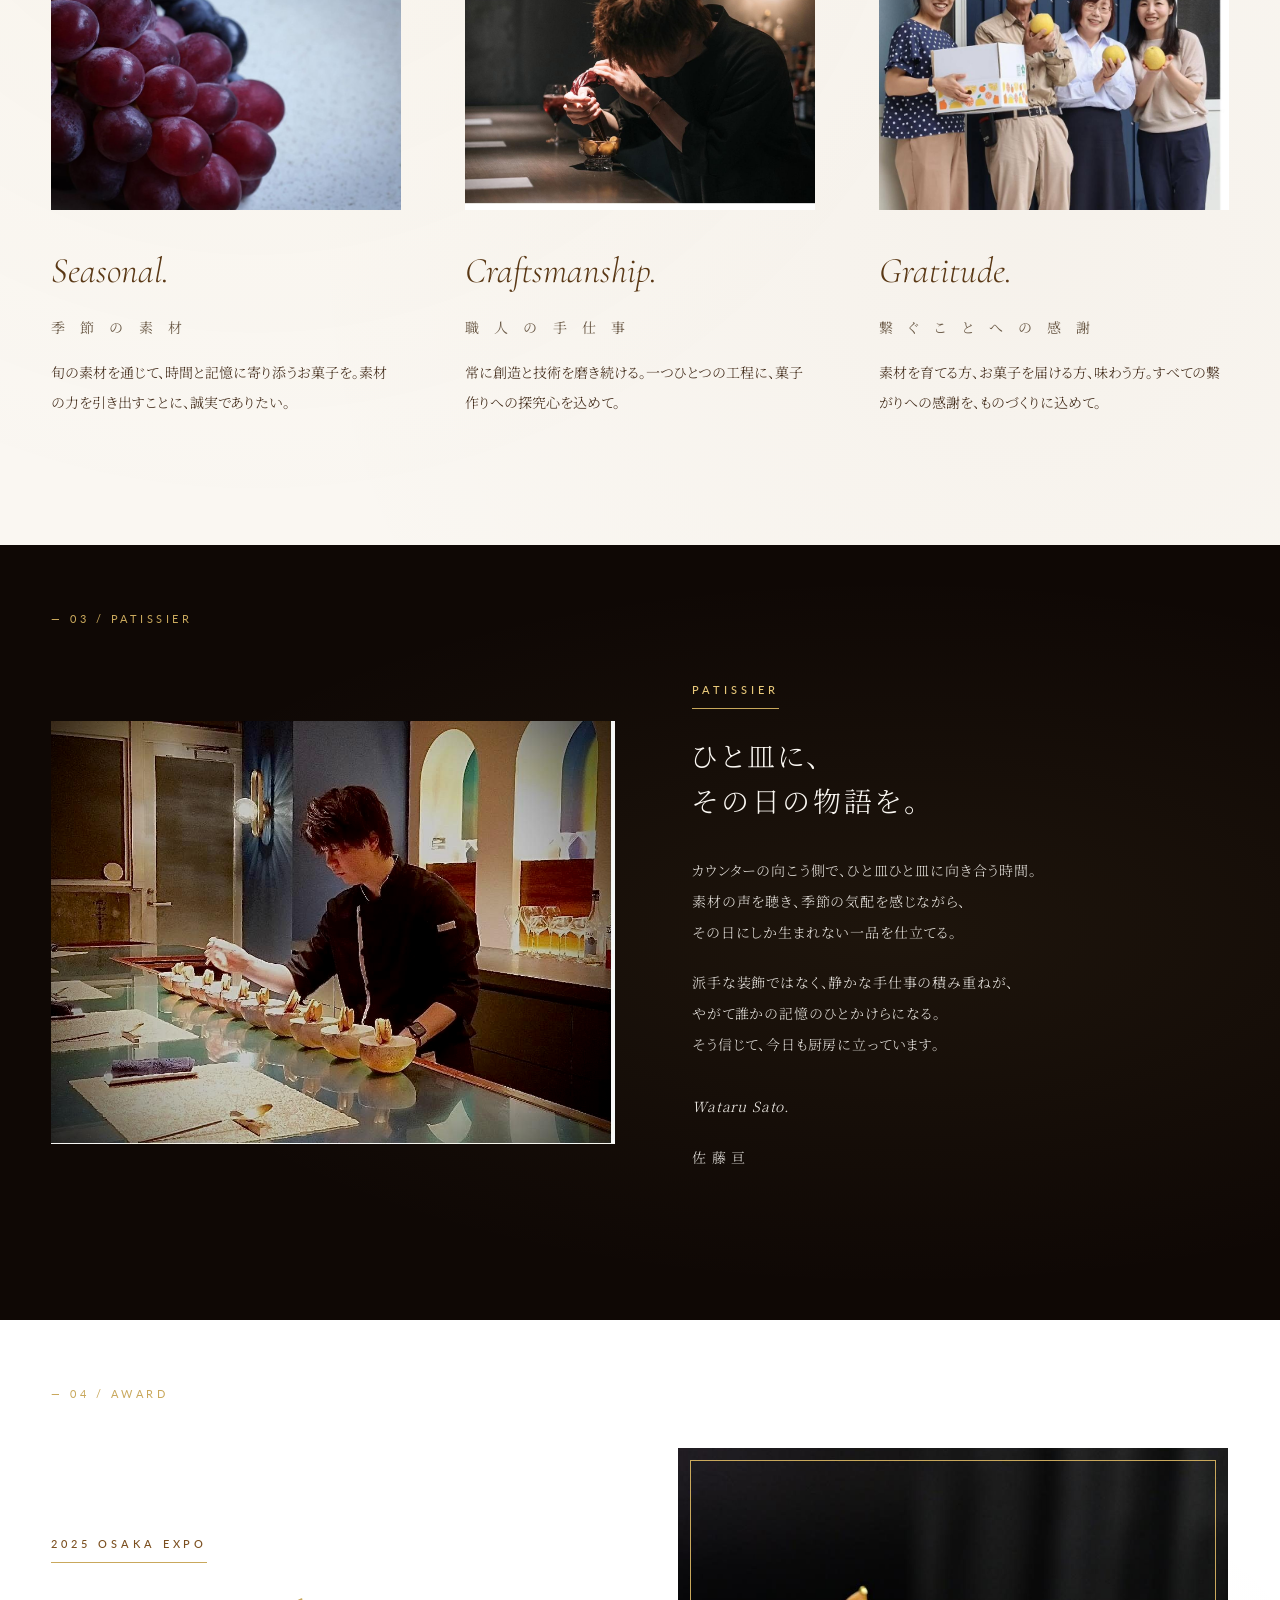
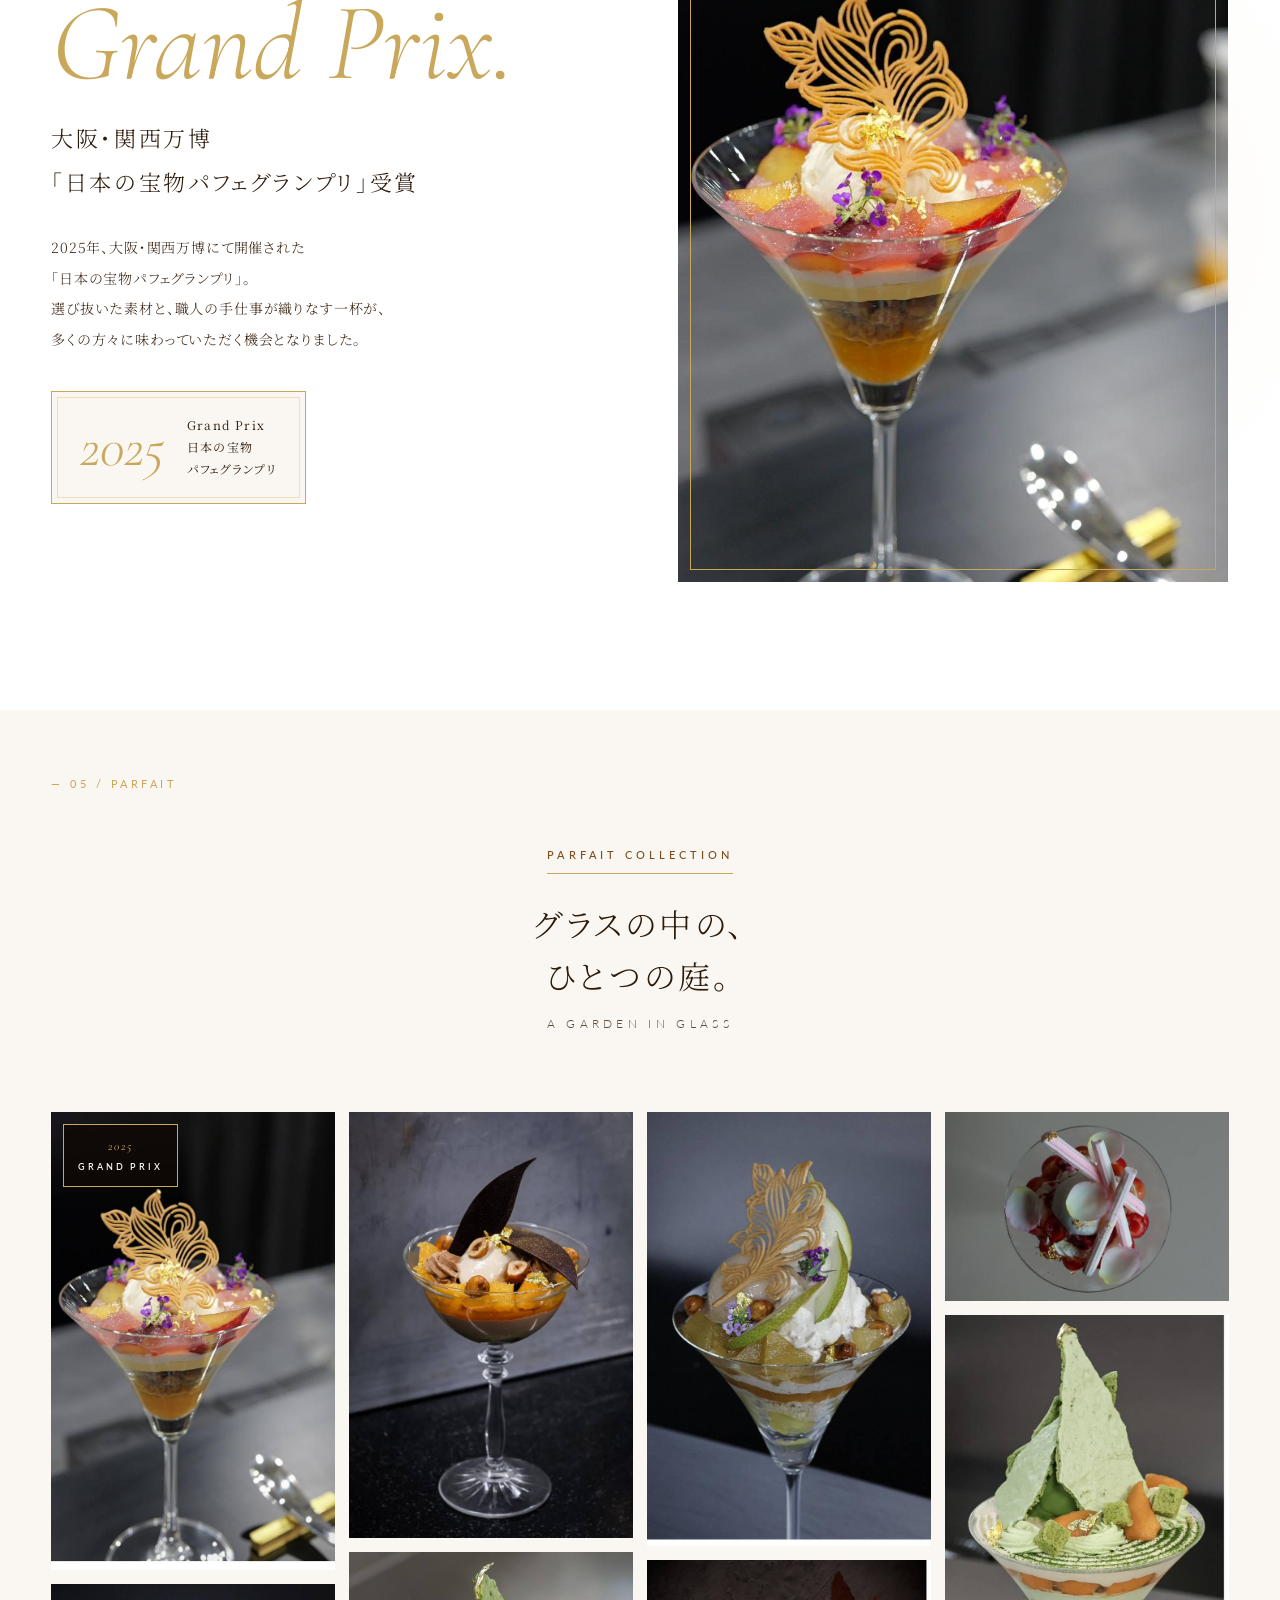
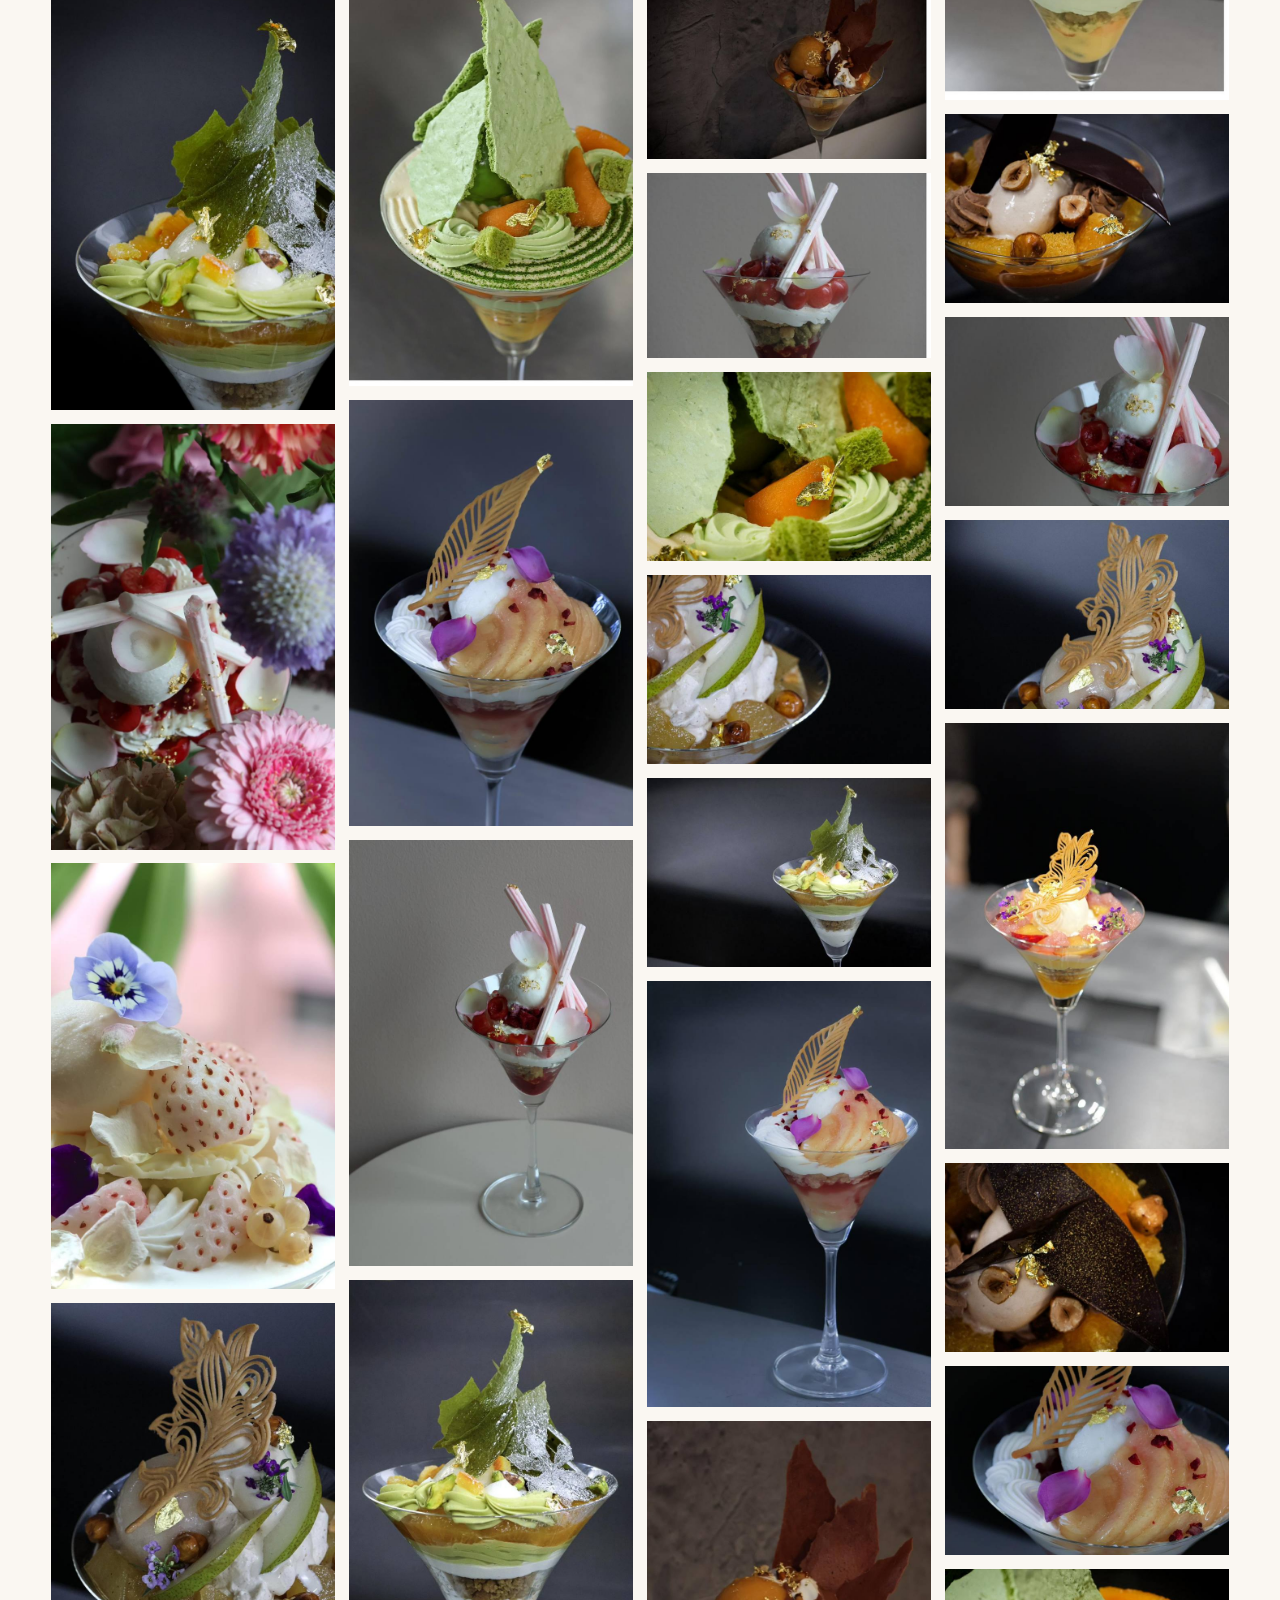
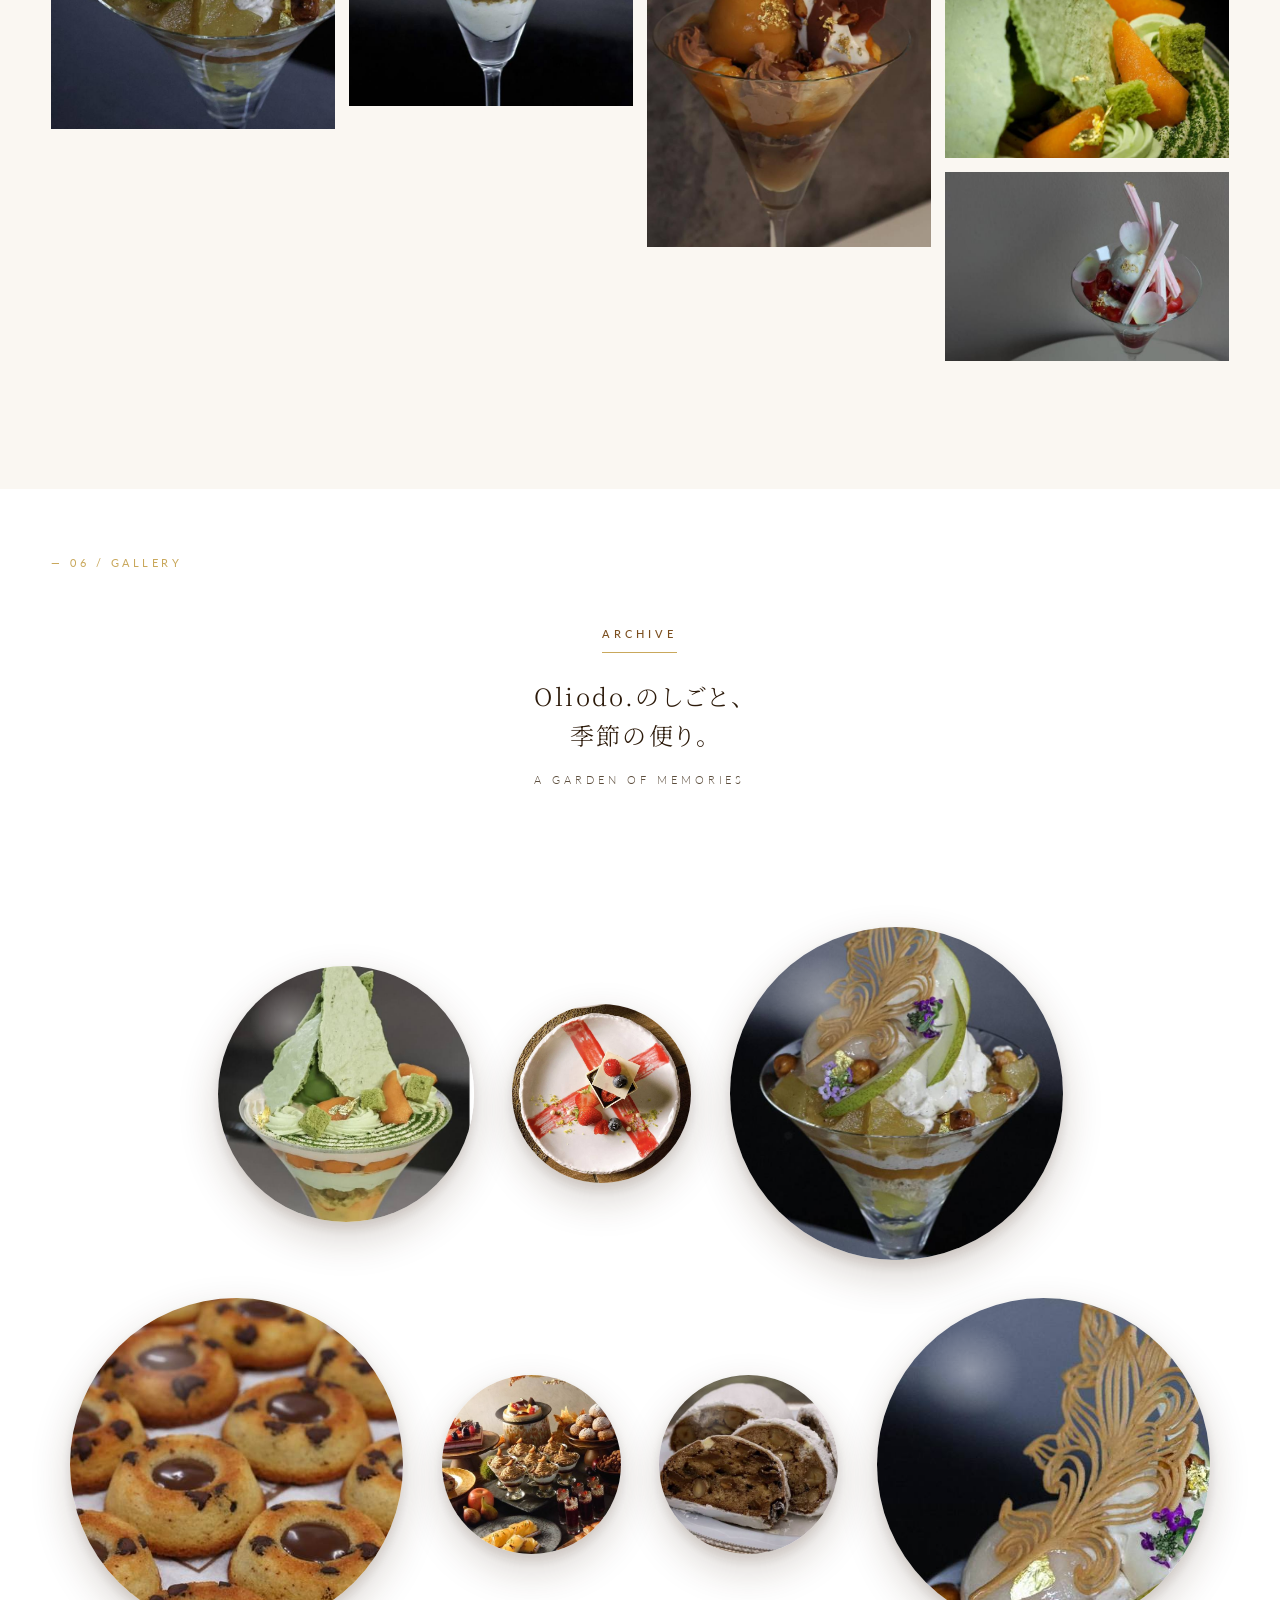
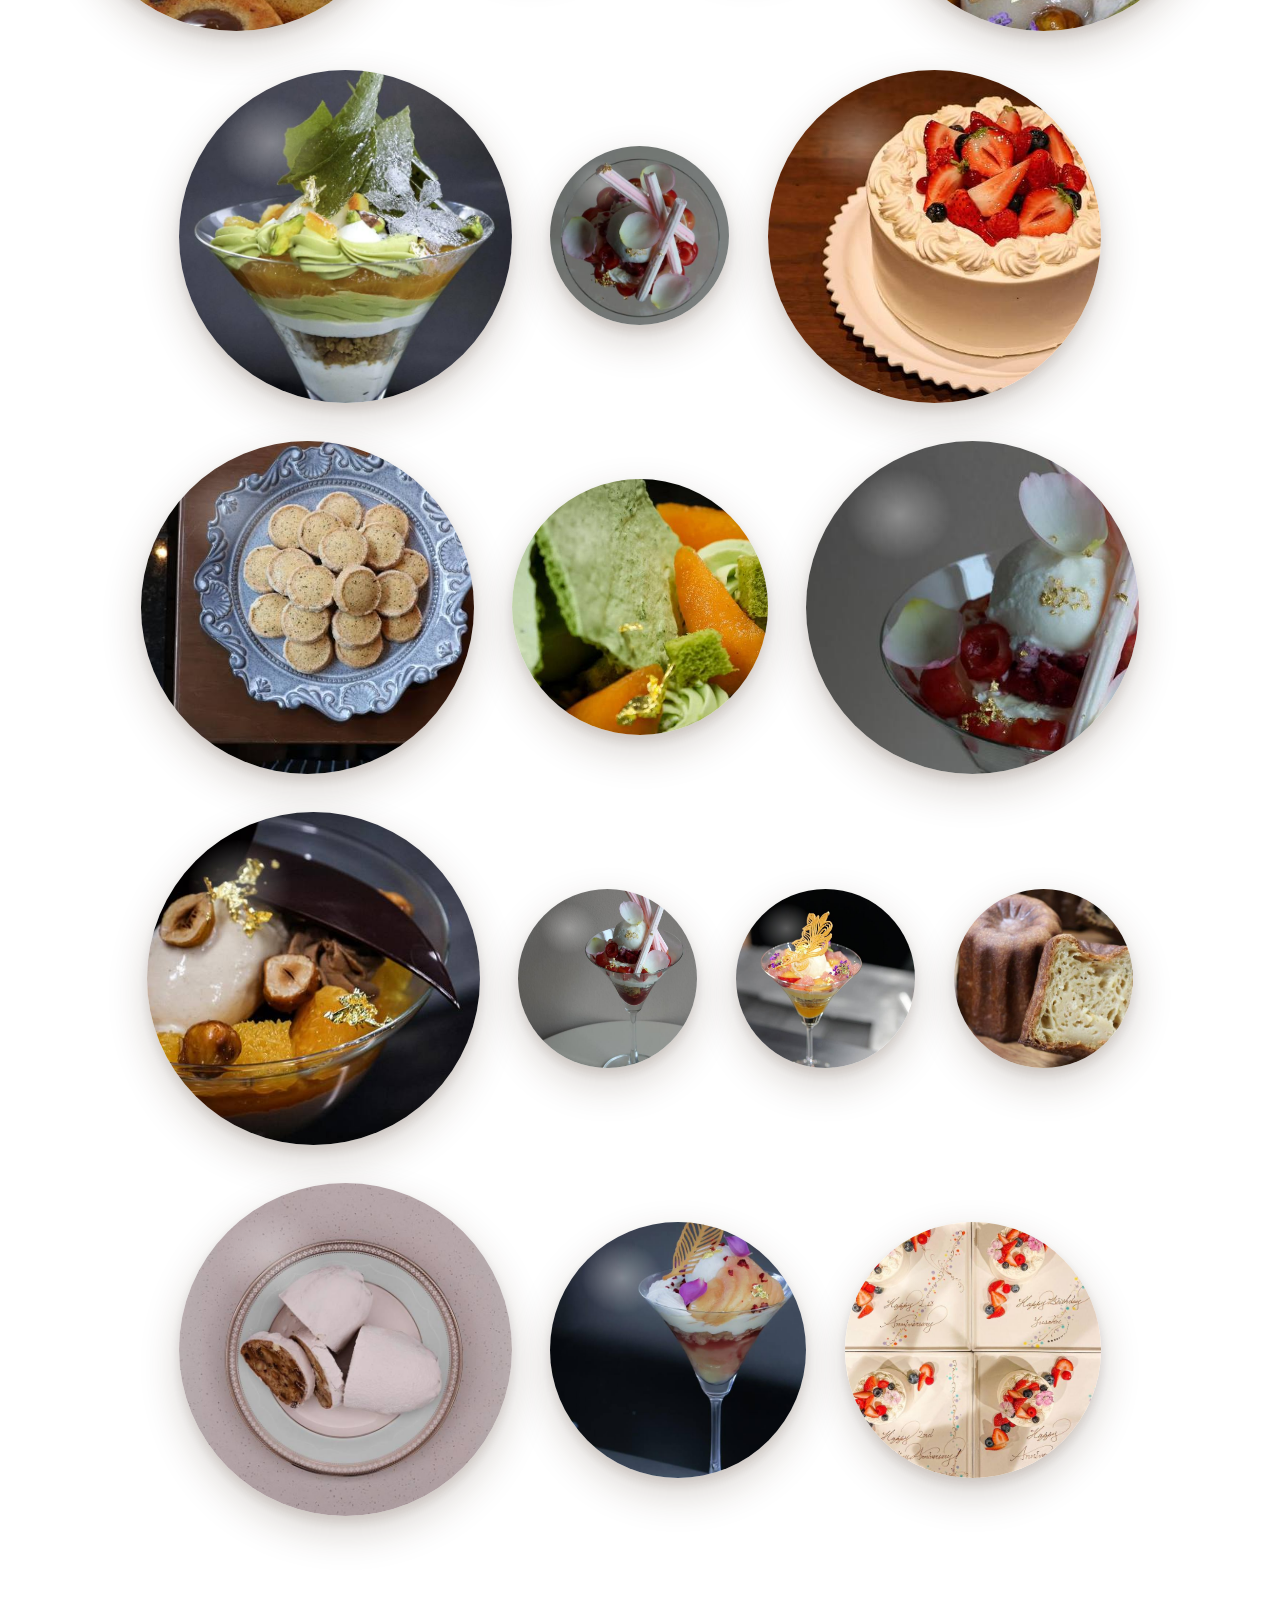
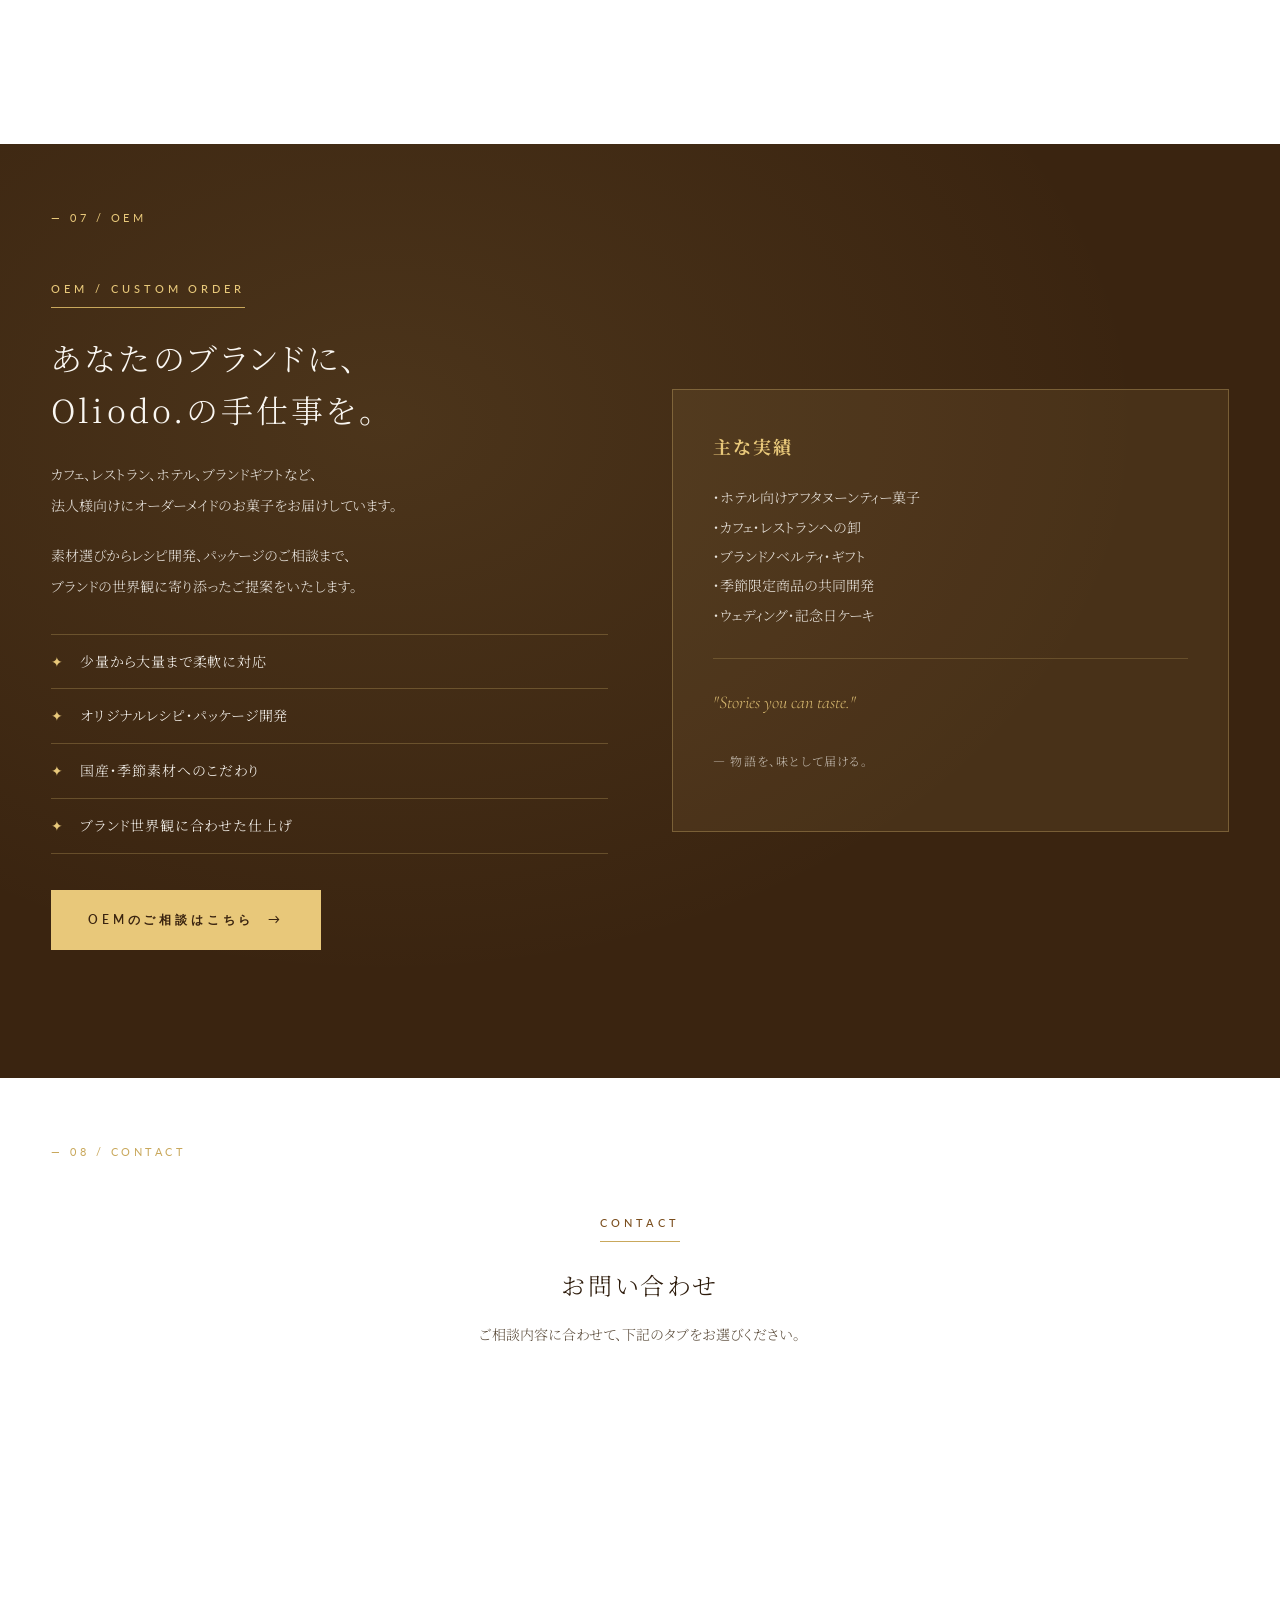
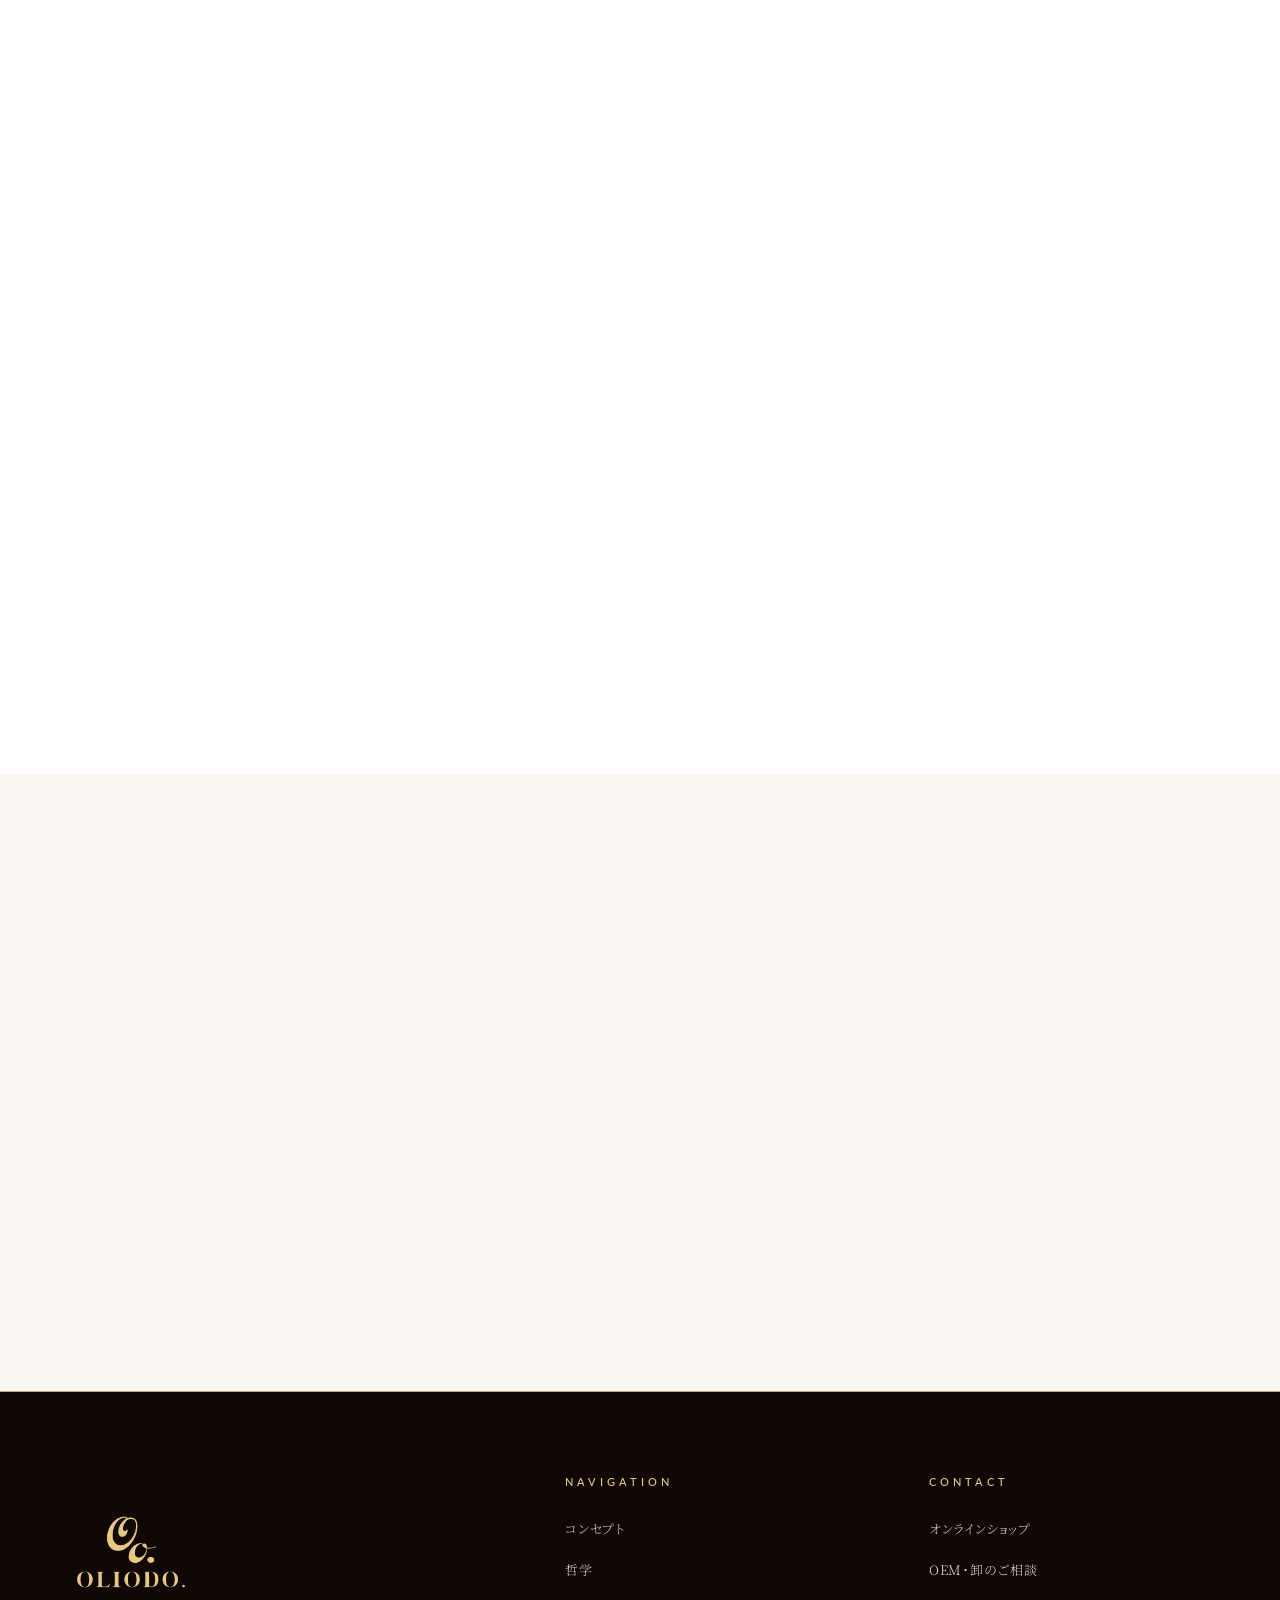
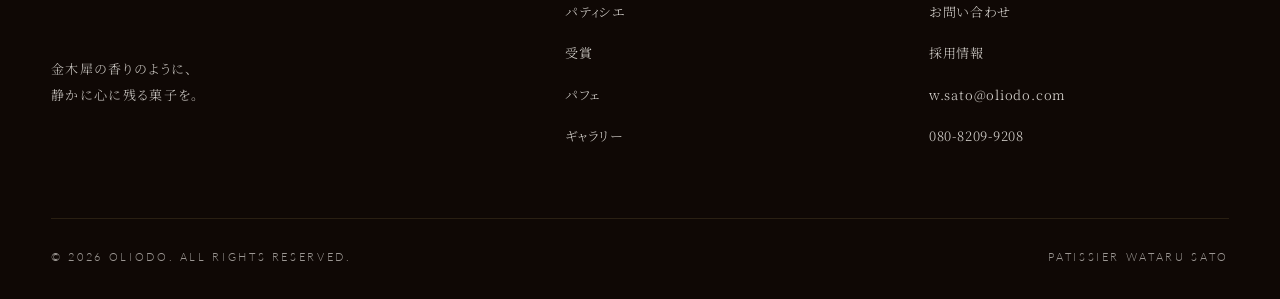
==== commit 88f1e820: "Implement event banner for May 23 collaboration Add event banner and detail section for Parfait Coll" ====
--- a/index.html
+++ b/index.html
@@ -10,7 +10,50 @@
 <meta property="og:type" content="website">
 <link rel="preconnect" href="https://fonts.googleapis.com">
 <link rel="preconnect" href="https://fonts.gstatic.com" crossorigin>
+
+<!-- フォントpreload（Tier 2 - パフォーマンス改善 / FOIT回避） -->
+<link rel="preload" as="style" href="https://fonts.googleapis.com/css2?family=Cormorant+Garamond:ital,wght@0,300;0,400;0,500;1,300;1,400&family=Lato:wght@300;400;500;600;700&family=Noto+Sans+JP:wght@200;300;400;500&family=Noto+Serif+JP:wght@200;300;400;500;600&display=swap">
+
 <link href="https://fonts.googleapis.com/css2?family=Cormorant+Garamond:ital,wght@0,300;0,400;0,500;1,300;1,400&family=Lato:wght@300;400;500;600;700&family=Noto+Sans+JP:wght@200;300;400;500&family=Noto+Serif+JP:wght@200;300;400;500;600&display=swap" rel="stylesheet">
+
+<!-- JSON-LD 構造化データ（Tier 2 - SEO強化） -->
+<script type="application/ld+json">
+{
+  "@context": "https://schema.org",
+  "@type": "Bakery",
+  "name": "Patisserie Oliodo",
+  "alternateName": "Oliodo.",
+  "image": "https://www.oliodo.com/images/og.jpg",
+  "url": "https://www.oliodo.com",
+  "telephone": "+81-80-8209-9208",
+  "email": "w.sato@oliodo.com",
+  "description": "Olivier odorant × Period. パティシエ佐藤亘による焼き菓子と洋菓子のブランド。人生の節目に寄り添う、ひと粒の物語。",
+  "founder": {
+    "@type": "Person",
+    "name": "佐藤 亘",
+    "alternateName": "Wataru Sato",
+    "jobTitle": "Patissier"
+  },
+  "award": [
+    "2025 大阪・関西万博 日本の宝物パフェグランプリ"
+  ]
+}
+</script>
+
+<script type="application/ld+json">
+{
+  "@context": "https://schema.org",
+  "@type": "Person",
+  "name": "佐藤 亘",
+  "alternateName": "Wataru Sato",
+  "jobTitle": "Patissier",
+  "worksFor": {
+    "@type": "Bakery",
+    "name": "Patisserie Oliodo"
+  },
+  "award": "2025 大阪・関西万博 日本の宝物パフェグランプリ"
+}
+</script>
 
 <style>
 /* =========================================================
@@ -19,7 +62,7 @@
 *, *::before, *::after { margin:0; padding:0; box-sizing:border-box; }
 
 :root {
-  /* Brand Colors */
+  /* ===== Surface ===== */
   --bg-pure:       #FFFFFF;
   --bg-cream:      #FAF7F2;
   --bg-warm:       #F5EDE0;
@@ -27,27 +70,38 @@
   --bg-dark:       #1A0F08;
   --bg-darker:     #0F0805;
 
-  /* Text */
+  /* ===== Text（A11y改善: mute/soft をAAA寄りに） ===== */
   --text-primary:  #2C1A0A;
   --text-body:     #3D2614;
-  --text-mute:     #6B5A47;
-  --text-soft:     #8B7459;
+  --text-mute:     #5C4D3C;   /* ← #6B5A47 から変更（コントラスト 7.0:1 → 9.5:1 へ） */
+  --text-soft:     #6B5A47;   /* ← #8B7459 から変更（コントラスト 5.4:1 → 7.0:1 へ） */
   --text-light:    #FAF7F2;
   --text-cream:    #E8C87A;
 
-  /* Brand Accent */
+  /* ===== Brand Accent（chestnut系はそのまま、goldは3階層化） ===== */
   --chestnut:      #7B4F1F;
   --chestnut-deep: #5A3815;
   --chestnut-dark: #3A2410;
-  --gold:          #C9A85C;
+
+  /* Gold 3階層 */
+  --gold-primary:  #C9A85C;   /* CTAボタン、awardバッジ、grandprix-titleのem などの強アクセント専用 */
+  --gold-muted:   #B89549;   /* eyebrow border, hero-scroll, ナビhover下線 */
+  --gold-soft:    rgba(201, 168, 92, 0.45); /* 装飾線・border のみ */
+
+  /* 後方互換エイリアス（既存class壊さない） */
+  --gold:          var(--gold-primary);
   --gold-light:    #E8C87A;
   --gold-pale:     #F0E0B8;
 
-  /* Lines */
+  /* ===== Lines ===== */
   --line:          #E5DACA;
   --line-soft:     #F0E8D8;
-  --line-strong:   #C9A85C;
+  --line-strong:   var(--gold-primary);
   --line-dark:     #3A2410;
+
+  /* ===== Semantic（フォームのバリデーション用、新規追加） ===== */
+  --color-error:   #B85450;   /* くすんだ赤、ブランドトーン維持 */
+  --color-success: #7C8B5A;   /* 成功用、彩度抑えめ */
 
   /* Typography */
   --serif-en: 'Cormorant Garamond', 'Times New Roman', serif;
@@ -79,6 +133,75 @@
 img { display: block; max-width: 100%; height: auto; }
 a { color: inherit; text-decoration: none; transition: color 0.4s var(--ease); }
 button { font-family: inherit; cursor: pointer; border: none; background: none; }
+
+/* =========================================================
+   A11y: Focus Management（追加 / Tier 1）
+========================================================= */
+*:focus { outline: none; } /* デフォルト青枠を消す */
+
+a:focus-visible,
+button:focus-visible,
+input:focus-visible,
+select:focus-visible,
+textarea:focus-visible,
+[tabindex]:focus-visible {
+  outline: 2px solid var(--chestnut);
+  outline-offset: 4px;
+  border-radius: 0; /* 角丸ゼロのブランド一貫性 */
+  transition: outline-offset 0.2s var(--ease);
+}
+
+/* ライト背景上のフォームフィールドは inset shadow 併用で視認性UP */
+input:focus-visible,
+select:focus-visible,
+textarea:focus-visible {
+  outline-offset: 2px;
+  box-shadow: 0 0 0 3px rgba(123, 79, 31, 0.12);
+}
+
+/* ダーク背景セクション（patissier, oem, footer）用は gold-light で */
+.patissier a:focus-visible,
+.oem a:focus-visible,
+.footer a:focus-visible,
+.patissier button:focus-visible,
+.oem button:focus-visible,
+.footer button:focus-visible {
+  outline-color: var(--gold-light);
+}
+
+/* visually-hidden ユーティリティ（スクリーンリーダー専用） */
+.visually-hidden {
+  position: absolute;
+  width: 1px;
+  height: 1px;
+  padding: 0;
+  margin: -1px;
+  overflow: hidden;
+  clip: rect(0, 0, 0, 0);
+  white-space: nowrap;
+  border: 0;
+}
+
+/* Skip link（キーボードユーザー / スクリーンリーダー対応） */
+.skip-link {
+  position: absolute;
+  top: -100px;
+  left: 16px;
+  z-index: 9999;
+  padding: 12px 24px;
+  background: var(--chestnut-deep);
+  color: var(--gold-light);
+  font-family: var(--sans-en);
+  font-size: 12px;
+  letter-spacing: 0.32em;
+  text-transform: uppercase;
+  text-decoration: none;
+  font-weight: 600;
+  transition: top 0.3s var(--ease);
+}
+.skip-link:focus {
+  top: 16px;
+}
 
 /* =========================================================
    Utility / Section Base
@@ -334,6 +457,195 @@
   animation: heroFadeIn 1.4s var(--ease-out) 1.4s forwards;
   margin-bottom: 48px;
 }
+
+/* Hero Credentials バッジ（追加 / Tier 2 - 5秒テスト改善） */
+.hero-credentials {
+  display: inline-flex;
+  align-items: center;
+  gap: 14px;
+  margin-top: 12px;
+  padding: 12px 22px;
+  font-family: var(--sans-en);
+  font-size: 10px;
+  font-weight: 500;
+  letter-spacing: 0.36em;
+  text-transform: uppercase;
+  color: var(--text-light);
+  text-decoration: none;
+  border: 1px solid rgba(232, 200, 122, 0.55);
+  background: rgba(15, 8, 5, 0.25);
+  backdrop-filter: blur(6px);
+  -webkit-backdrop-filter: blur(6px);
+  opacity: 0;
+  animation: heroFadeIn 1.4s var(--ease-out) 1.7s forwards;
+  transition: border-color 0.4s var(--ease), background 0.4s var(--ease);
+}
+.hero-credentials:hover {
+  border-color: var(--gold-light);
+  background: rgba(15, 8, 5, 0.45);
+}
+.cred-year {
+  font-family: var(--serif-en);
+  font-style: italic;
+  font-size: 14px;
+  letter-spacing: 0.1em;
+  color: var(--gold-light);
+  font-weight: 400;
+}
+.cred-divider {
+  color: var(--gold-light);
+  opacity: 0.5;
+}
+.cred-text {
+  /* デフォルトのスタイルを継承 */
+}
+@media (max-width: 600px) {
+  .hero-credentials {
+    font-size: 9px;
+    letter-spacing: 0.28em;
+    padding: 10px 16px;
+    gap: 10px;
+  }
+  .cred-year { font-size: 12px; }
+}
+
+/* =========================================================
+   Hero Event Banner（イベント誘導 / 期間限定 / 取外し可）
+   挙動：
+   - 5/23 23:59 までは Hero 右上に控えめに表示
+   - 5/24 0:00 〜 5/30 23:59 は「Thank you」表示に切替
+   - 5/31 0:00 以降は完全非表示（JSでremoveされる）
+   - ユーザーが × で閉じたら sessionStorage で同セッション中は再表示しない
+========================================================= */
+.event-banner {
+  position: absolute;
+  top: clamp(80px, 12vh, 120px);
+  right: var(--content-pad);
+  z-index: 5;
+  display: flex;
+  align-items: stretch;
+  background: rgba(15, 8, 5, 0.55);
+  backdrop-filter: blur(10px) saturate(120%);
+  -webkit-backdrop-filter: blur(10px) saturate(120%);
+  border: 1px solid rgba(232, 200, 122, 0.4);
+  max-width: 340px;
+  opacity: 0;
+  transform: translateY(-12px);
+  animation: bannerFadeIn 0.9s var(--ease-out) 2.0s forwards;
+  transition: opacity 0.4s var(--ease), border-color 0.4s var(--ease);
+}
+.event-banner:hover {
+  border-color: rgba(232, 200, 122, 0.7);
+  background: rgba(15, 8, 5, 0.7);
+}
+.event-banner.is-thank-you { /* 5/24〜5/30 の感謝モード */
+  background: rgba(15, 8, 5, 0.45);
+  border-color: rgba(232, 200, 122, 0.25);
+}
+
+.event-banner-link {
+  display: flex;
+  flex-direction: column;
+  align-items: flex-start;
+  padding: 14px 18px;
+  flex: 1;
+  min-width: 0;
+  text-decoration: none;
+  color: var(--text-light);
+}
+.event-banner-eyebrow {
+  font-family: var(--sans-en);
+  font-size: 9px;
+  font-weight: 600;
+  letter-spacing: 0.36em;
+  text-transform: uppercase;
+  color: var(--gold-light);
+  margin-bottom: 6px;
+}
+.event-banner-title {
+  font-family: var(--serif-en);
+  font-style: italic;
+  font-weight: 400;
+  font-size: 14px;
+  letter-spacing: 0.04em;
+  line-height: 1.25;
+  color: var(--text-light);
+  margin-bottom: 4px;
+}
+.event-banner-date {
+  font-family: var(--sans-jp);
+  font-size: 10px;
+  font-weight: 400;
+  letter-spacing: 0.18em;
+  color: var(--gold-light);
+  opacity: 0.85;
+}
+.event-banner-cta {
+  font-family: var(--sans-jp);
+  font-size: 9px;
+  letter-spacing: 0.18em;
+  color: var(--gold-light);
+  margin-top: 8px;
+  padding-top: 8px;
+  border-top: 1px solid rgba(232, 200, 122, 0.25);
+  width: 100%;
+  display: flex;
+  align-items: center;
+  gap: 6px;
+}
+.event-banner-cta::after {
+  content: '→';
+  font-family: var(--serif-en);
+  font-style: italic;
+  margin-left: auto;
+  transition: transform 0.4s var(--ease);
+}
+.event-banner-link:hover .event-banner-cta::after {
+  transform: translateX(4px);
+}
+
+.event-banner-close {
+  flex: 0 0 auto;
+  width: 28px;
+  background: transparent;
+  border: none;
+  border-left: 1px solid rgba(232, 200, 122, 0.2);
+  color: var(--text-light);
+  cursor: pointer;
+  font-size: 14px;
+  font-family: var(--sans-en);
+  display: flex;
+  align-items: center;
+  justify-content: center;
+  opacity: 0.5;
+  transition: opacity 0.3s var(--ease);
+}
+.event-banner-close:hover {
+  opacity: 1;
+}
+
+@keyframes bannerFadeIn {
+  to {
+    opacity: 1;
+    transform: translateY(0);
+  }
+}
+
+/* モバイル: より控えめに、画面下部に固定（重要なHeroテキストを邪魔しない） */
+@media (max-width: 768px) {
+  .event-banner {
+    position: fixed;
+    top: auto;
+    bottom: 16px;
+    left: 16px;
+    right: 16px;
+    max-width: none;
+    animation-delay: 2.5s;
+    box-shadow: 0 8px 24px rgba(0, 0, 0, 0.3);
+  }
+  .event-banner-title { font-size: 13px; }
+  .event-banner-eyebrow { font-size: 8px; }
+}
 .hero-scroll {
   position: absolute;
   bottom: 36px;
@@ -864,6 +1176,53 @@
 .masonry-item:hover img { transform: scale(1.05); }
 .masonry-item:hover::after {
   background: linear-gradient(0deg, rgba(15, 8, 5, 0.25) 0%, rgba(15, 8, 5, 0) 60%);
+}
+
+/* Award バッジ重ね（追加 / Tier 2 - グランプリの記憶強化） */
+.masonry-item--award {
+  position: relative;
+}
+.masonry-badge {
+  position: absolute;
+  top: 12px;
+  left: 12px;
+  z-index: 3;
+  display: flex;
+  flex-direction: column;
+  align-items: center;
+  padding: 10px 14px;
+  background: rgba(15, 8, 5, 0.82);
+  border: 1px solid var(--gold-primary);
+  pointer-events: none;
+  transition: opacity 0.4s var(--ease);
+}
+.masonry-item--award:hover .masonry-badge {
+  opacity: 0.92;
+}
+.masonry-badge-year {
+  font-family: var(--serif-en);
+  font-style: italic;
+  font-size: 12px;
+  letter-spacing: 0.16em;
+  color: var(--gold-light);
+  margin-bottom: 2px;
+}
+.masonry-badge-text {
+  font-family: var(--sans-en);
+  font-size: 9px;
+  font-weight: 600;
+  letter-spacing: 0.32em;
+  text-transform: uppercase;
+  color: var(--text-light);
+}
+@media (max-width: 600px) {
+  .masonry-badge {
+    top: 8px;
+    left: 8px;
+    padding: 6px 10px;
+  }
+  .masonry-badge-year { font-size: 10px; }
+  .masonry-badge-text { font-size: 7px; letter-spacing: 0.24em; }
 }
 
 /* =========================================================
@@ -1281,6 +1640,355 @@
 }
 
 /* =========================================================
+   Event Banner & Event Detail Section（追加 / Pop-up Collab）
+   2026-05-23 enne × Oliodo. Parfait Collaboration
+   自動非表示は JS（.event-active / .event-finished クラスで制御）
+========================================================= */
+
+/* Hero右上 オーバーレイバナー */
+.event-banner {
+  position: absolute;
+  top: 92px;
+  right: clamp(20px, 4vw, 56px);
+  z-index: 5;
+  display: none; /* デフォルト非表示。JSで .event-active なら表示 */
+  flex-direction: column;
+  gap: 8px;
+  padding: 16px 22px;
+  max-width: 320px;
+  background: rgba(255, 255, 255, 0.92);
+  backdrop-filter: blur(14px);
+  -webkit-backdrop-filter: blur(14px);
+  border: 1px solid var(--gold-soft);
+  border-left: 2px solid var(--chestnut);
+  text-decoration: none;
+  color: var(--text-primary);
+  opacity: 0;
+  transform: translateY(-8px);
+  animation: heroFadeIn 1.4s var(--ease-out) 2.0s forwards;
+  transition: border-color 0.4s var(--ease), background 0.4s var(--ease), transform 0.4s var(--ease);
+}
+.event-active .event-banner { display: flex; }
+.event-banner:hover {
+  background: rgba(255, 255, 255, 0.98);
+  border-left-color: var(--gold-primary);
+  transform: translateY(-10px);
+}
+.event-banner-label {
+  font-family: var(--sans-en);
+  font-size: 9px;
+  font-weight: 600;
+  letter-spacing: 0.42em;
+  text-transform: uppercase;
+  color: var(--chestnut);
+}
+.event-banner-title {
+  font-family: var(--serif-en);
+  font-style: italic;
+  font-size: 15px;
+  font-weight: 400;
+  letter-spacing: 0.02em;
+  line-height: 1.3;
+  color: var(--text-primary);
+}
+.event-banner-meta {
+  display: flex;
+  align-items: center;
+  gap: 10px;
+  margin-top: 4px;
+  font-family: var(--sans-en);
+  font-size: 10px;
+  font-weight: 500;
+  letter-spacing: 0.24em;
+  color: var(--text-mute);
+}
+.event-banner-date {
+  font-family: var(--serif-en);
+  font-style: italic;
+  font-size: 13px;
+  letter-spacing: 0.08em;
+  color: var(--chestnut);
+}
+.event-banner-arrow {
+  margin-left: auto;
+  font-family: var(--serif-en);
+  color: var(--chestnut);
+  transition: transform 0.4s var(--ease);
+}
+.event-banner:hover .event-banner-arrow {
+  transform: translateX(4px);
+}
+
+@media (max-width: 768px) {
+  .event-banner {
+    top: 76px;
+    right: 16px;
+    left: 16px;
+    max-width: none;
+    padding: 12px 16px;
+  }
+  .event-banner-title { font-size: 13px; }
+  .event-banner-meta { font-size: 9px; letter-spacing: 0.18em; }
+  .event-banner-date { font-size: 11px; }
+}
+
+/* Event Detail セクション（Parfait と Gallery の間） */
+.section.event {
+  display: none; /* デフォルト非表示。JS制御 */
+  background: var(--bg-warm);
+  position: relative;
+  overflow: hidden;
+}
+.event-active .section.event,
+.event-finished .section.event {
+  display: block;
+}
+
+.event-content {
+  max-width: 980px;
+  margin: 0 auto;
+  padding: 0 var(--content-pad);
+  display: grid;
+  grid-template-columns: 1fr;
+  gap: clamp(40px, 6vw, 64px);
+  align-items: center;
+  position: relative;
+}
+@media (min-width: 880px) {
+  .event-content {
+    grid-template-columns: 5fr 6fr;
+    gap: clamp(48px, 7vw, 96px);
+  }
+}
+
+.event-visual {
+  position: relative;
+  aspect-ratio: 4 / 5;
+  background: var(--bg-section);
+  overflow: hidden;
+}
+.event-visual img {
+  width: 100%;
+  height: 100%;
+  object-fit: cover;
+  transition: transform 1.2s var(--ease-out);
+}
+.event-visual:hover img { transform: scale(1.03); }
+.event-visual-placeholder {
+  position: absolute;
+  inset: 0;
+  display: flex;
+  flex-direction: column;
+  align-items: center;
+  justify-content: center;
+  gap: 16px;
+  font-family: var(--sans-en);
+  font-size: 10px;
+  letter-spacing: 0.36em;
+  text-transform: uppercase;
+  color: var(--text-mute);
+  background:
+    linear-gradient(135deg, var(--bg-section) 0%, var(--bg-warm) 100%);
+  border: 1px solid var(--line);
+}
+.event-visual-placeholder::before {
+  content: '';
+  width: 48px; height: 48px;
+  border: 1px solid var(--gold-muted);
+  border-radius: 50%;
+  opacity: 0.6;
+}
+
+.event-info {
+  display: flex;
+  flex-direction: column;
+  gap: 24px;
+}
+.event-eyebrow {
+  font-family: var(--sans-en);
+  font-size: 11px;
+  font-weight: 600;
+  letter-spacing: 0.42em;
+  text-transform: uppercase;
+  color: var(--chestnut);
+}
+.event-title {
+  font-family: var(--serif-en);
+  font-style: italic;
+  font-weight: 300;
+  font-size: clamp(28px, 4.5vw, 44px);
+  line-height: 1.15;
+  letter-spacing: 0.01em;
+  color: var(--text-primary);
+}
+.event-title-jp {
+  font-family: var(--serif-jp);
+  font-weight: 300;
+  font-size: clamp(14px, 1.6vw, 16px);
+  letter-spacing: 0.28em;
+  line-height: 1.9;
+  color: var(--text-body);
+  margin-top: -8px;
+}
+.event-divider {
+  width: 56px;
+  height: 1px;
+  background: var(--gold-primary);
+  margin: 4px 0;
+}
+.event-meta {
+  display: flex;
+  flex-direction: column;
+  gap: 18px;
+}
+.event-meta-row {
+  display: flex;
+  gap: 20px;
+  align-items: baseline;
+  padding-bottom: 14px;
+  border-bottom: 1px solid var(--line);
+}
+.event-meta-row:last-child { border-bottom: none; padding-bottom: 0; }
+.event-meta-label {
+  font-family: var(--sans-en);
+  font-size: 9px;
+  font-weight: 600;
+  letter-spacing: 0.36em;
+  text-transform: uppercase;
+  color: var(--text-mute);
+  min-width: 60px;
+}
+.event-meta-value {
+  font-family: var(--serif-jp);
+  font-size: clamp(14px, 1.5vw, 16px);
+  font-weight: 400;
+  letter-spacing: 0.12em;
+  line-height: 1.7;
+  color: var(--text-primary);
+  flex: 1;
+}
+.event-meta-value .em {
+  font-family: var(--serif-en);
+  font-style: italic;
+  font-size: 1.2em;
+  color: var(--chestnut);
+  letter-spacing: 0.04em;
+}
+
+/* Instagram警告 */
+.event-warning {
+  padding: 14px 18px;
+  background: rgba(123, 79, 31, 0.06);
+  border-left: 2px solid var(--gold-muted);
+  font-family: var(--serif-jp);
+  font-size: 12px;
+  font-weight: 400;
+  letter-spacing: 0.1em;
+  line-height: 1.8;
+  color: var(--text-body);
+}
+.event-warning strong {
+  font-weight: 600;
+  color: var(--chestnut);
+}
+
+/* Event CTA */
+.event-cta {
+  display: inline-flex;
+  align-items: center;
+  justify-content: center;
+  gap: 16px;
+  margin-top: 12px;
+  padding: 20px 32px;
+  background: var(--chestnut);
+  color: var(--bg-pure);
+  font-family: var(--sans-en);
+  font-size: 11px;
+  font-weight: 600;
+  letter-spacing: 0.36em;
+  text-transform: uppercase;
+  text-decoration: none;
+  border: 1px solid var(--chestnut);
+  transition: background 0.4s var(--ease), border-color 0.4s var(--ease), color 0.4s var(--ease), transform 0.3s var(--ease);
+}
+.event-cta:hover {
+  background: var(--chestnut-deep);
+  border-color: var(--chestnut-deep);
+  transform: translateY(-2px);
+}
+.event-cta::after {
+  content: '→';
+  font-family: var(--serif-en);
+  font-style: italic;
+  font-size: 14px;
+  letter-spacing: 0;
+  transition: transform 0.4s var(--ease);
+}
+.event-cta:hover::after {
+  transform: translateX(4px);
+}
+.event-cta-note {
+  font-family: var(--sans-en);
+  font-size: 9px;
+  font-weight: 400;
+  letter-spacing: 0.28em;
+  text-transform: uppercase;
+  color: var(--text-mute);
+  margin-top: 8px;
+}
+
+/* イベント終了後（5/24以降）のモード */
+.event-finished .section.event {
+  background: var(--bg-cream);
+}
+.event-finished .event-banner { display: none !important; }
+.event-finished .event-cta,
+.event-finished .event-cta-note,
+.event-finished .event-warning { display: none; }
+.event-finished .event-thanks {
+  display: block;
+  font-family: var(--serif-jp);
+  font-size: clamp(15px, 1.7vw, 17px);
+  font-weight: 300;
+  letter-spacing: 0.2em;
+  line-height: 2.0;
+  color: var(--text-body);
+  padding: 18px 0;
+  border-top: 1px solid var(--gold-soft);
+  border-bottom: 1px solid var(--gold-soft);
+}
+.event-thanks { display: none; }
+.event-finished .event-title::after,
+.event-finished .event-eyebrow::after {
+  /* "Archive" 表記を追加 */
+}
+.event-finished .event-eyebrow {
+  color: var(--text-mute);
+}
+
+/* ナビメニューの Event リンク */
+.nav .nav-event {
+  display: none;
+  color: var(--chestnut);
+  position: relative;
+}
+.event-active .nav .nav-event { display: inline-block; }
+.nav .nav-event::before {
+  content: '·';
+  position: absolute;
+  left: -10px;
+  color: var(--gold-primary);
+  animation: eventPulse 2s ease-in-out infinite;
+}
+@keyframes eventPulse {
+  0%, 100% { opacity: 0.3; }
+  50% { opacity: 1; }
+}
+@media (prefers-reduced-motion: reduce) {
+  .nav .nav-event::before { animation: none; opacity: 0.7; }
+}
+
+/* =========================================================
    Lightbox
 ========================================================= */
 .lightbox {
@@ -1323,17 +2031,22 @@
   .hero { min-height: 600px; }
 }
 
+
+
+
 /* =========================================================
-   Bubble Gallery (フウセン浮遊)
+   Bubble Gallery v3 (ダイナミック漂流)
 ========================================================= */
 .bubble-field {
   display: flex;
   flex-wrap: wrap;
   justify-content: center;
   align-items: center;
-  gap: clamp(8px, 1.5vw, 24px);
-  padding: 20px 0;
+  gap: clamp(24px, 3vw, 48px);
+  padding: 60px 0 100px;
   position: relative;
+  perspective: 1200px;
+  min-height: 600px;
 }
 
 .bubble {
@@ -1343,20 +2056,19 @@
   cursor: pointer;
   flex-shrink: 0;
   opacity: 0;
-  transform: translateY(40px) scale(0.6);
-  transition: opacity 1.2s var(--ease-out), transform 1.2s var(--ease-out);
-  transition-delay: var(--delay, 0s);
+  flex-shrink: 0;
   box-shadow:
-    0 8px 24px rgba(58, 36, 16, 0.12),
-    0 2px 6px rgba(58, 36, 16, 0.08),
-    inset 0 0 40px rgba(255, 255, 255, 0.1);
+    0 16px 40px rgba(58, 36, 16, 0.20),
+    0 6px 12px rgba(58, 36, 16, 0.12),
+    inset 0 0 60px rgba(255, 255, 255, 0.14);
   will-change: transform, opacity;
 }
 
+/* 出現時：appearアニメーション → 続けてdriftアニメーションを発動 */
 .bubble.is-visible {
-  opacity: 1;
-  transform: translateY(0) scale(1) rotate(var(--rot, 0deg));
-  animation: floatGently var(--float-dur, 6s) ease-in-out var(--float-delay, 0s) infinite;
+  animation:
+    appear 1.4s var(--ease-out) var(--appear, 0s) forwards,
+    drift var(--ddur, 12s) ease-in-out calc(var(--appear, 0s) + 1.4s + var(--ddelay, 0s)) infinite;
 }
 
 .bubble img {
@@ -1368,67 +2080,181 @@
 }
 
 .bubble:hover {
-  z-index: 10;
+  z-index: 30;
+  animation-play-state: paused;
 }
 .bubble:hover img {
-  transform: scale(1.12);
-  filter: brightness(1.05) saturate(1.1);
-}
-
+  transform: scale(1.18);
+  filter: brightness(1.1) saturate(1.15);
+}
+
+/* ハイライト */
 .bubble::after {
   content: '';
   position: absolute;
   top: 8%;
   left: 12%;
-  width: 28%;
-  height: 24%;
-  background: radial-gradient(ellipse at center, rgba(255,255,255,0.28) 0%, rgba(255,255,255,0) 70%);
+  width: 32%;
+  height: 28%;
+  background: radial-gradient(ellipse at center, rgba(255,255,255,0.34) 0%, rgba(255,255,255,0) 70%);
   border-radius: 50%;
   pointer-events: none;
   z-index: 2;
 }
 
-/* サイズバリエーション */
-.bubble-s  { width: clamp(80px, 10vw, 130px);  height: clamp(80px, 10vw, 130px); }
-.bubble-m  { width: clamp(110px, 14vw, 180px); height: clamp(110px, 14vw, 180px); }
-.bubble-l  { width: clamp(140px, 18vw, 230px); height: clamp(140px, 18vw, 230px); }
-.bubble-xl { width: clamp(180px, 22vw, 280px); height: clamp(180px, 22vw, 280px); }
+/* サイズ */
+.bubble-s { width: clamp(120px, 14vw, 180px); height: clamp(120px, 14vw, 180px); }
+.bubble-m { width: clamp(170px, 20vw, 260px); height: clamp(170px, 20vw, 260px); }
+.bubble-l { width: clamp(220px, 26vw, 340px); height: clamp(220px, 26vw, 340px); }
 
 @media (max-width: 720px) {
-  .bubble-s  { width: 70px;  height: 70px; }
-  .bubble-m  { width: 95px;  height: 95px; }
-  .bubble-l  { width: 125px; height: 125px; }
-  .bubble-xl { width: 155px; height: 155px; }
-  .bubble-field { gap: 8px; }
-}
-
-/* ふわふわ浮遊アニメーション */
-@keyframes floatGently {
-  0%, 100% { transform: translateY(0) rotate(var(--rot, 0deg)); }
-  50%      { transform: translateY(-12px) rotate(calc(var(--rot, 0deg) * -1)); }
+  .bubble-s { width: 100px; height: 100px; }
+  .bubble-m { width: 140px; height: 140px; }
+  .bubble-l { width: 180px; height: 180px; }
+  .bubble-field { gap: 16px; padding: 40px 0 60px; min-height: 400px; }
+}
+
+/* 出現アニメーション */
+@keyframes appear {
+  from {
+    opacity: 0;
+    transform: translateY(60px) scale(0.4);
+  }
+  to {
+    opacity: 1;
+    transform: translate(0, 0) scale(1);
+  }
+}
+
+/* 漂流アニメーション - ダイナミックに動く */
+@keyframes drift {
+  0% {
+    opacity: 1;
+    transform: translate(0, 0) scale(1) rotate(0deg);
+  }
+  20% {
+    transform: translate(var(--dx1, 0), var(--dy1, 0)) scale(1.06) rotate(var(--rot1, 0deg));
+  }
+  40% {
+    transform: translate(var(--dx2, 0), var(--dy2, 0)) scale(0.94) rotate(var(--rot2, 0deg));
+  }
+  60% {
+    transform: translate(var(--dx3, 0), var(--dy3, 0)) scale(1.04) rotate(calc(var(--rot1, 0deg) * -0.5));
+  }
+  80% {
+    transform: translate(calc(var(--dx1, 0) * -0.7), calc(var(--dy3, 0) * 0.8)) scale(0.96) rotate(calc(var(--rot2, 0deg) * 0.6));
+  }
+  100% {
+    opacity: 1;
+    transform: translate(0, 0) scale(1) rotate(0deg);
+  }
+}
+
+/* =========================================================
+   Reduced Motion 対応（追加 / Tier 1 must）
+   WCAG 2.3.3 完全対応。前庭障害・乗り物酔い体質ユーザー保護
+========================================================= */
+@media (prefers-reduced-motion: reduce) {
+  /* Reveal は最終位置で固定 */
+  .reveal {
+    opacity: 1 !important;
+    transform: none !important;
+    transition: none !important;
+  }
+
+  /* Marquee は完全停止して折り返し全表示 */
+  .marquee-inner {
+    animation: none !important;
+    transform: none !important;
+    flex-wrap: wrap;
+    justify-content: center;
+    width: 100% !important;
+    gap: 24px;
+    padding: 0 var(--content-pad);
+    white-space: normal;
+  }
+
+  /* Hero スライドショーは初期スライドで固定（自動切替なし） */
+  .hero-slide {
+    transition: none !important;
+  }
+
+  /* Hero ロゴ・テキスト・Scroll の登場アニメーション → 即座に表示 */
+  .hero-logo,
+  .hero-jp,
+  .hero-jp-sub,
+  .hero-scroll,
+  .hero-dots {
+    animation: none !important;
+    opacity: 1 !important;
+    transform: none !important;
+  }
+
+  /* Scroll indicator の線パルスは停止 */
+  .hero-scroll::after {
+    animation: none !important;
+    transform: scaleY(1);
+    opacity: 0.6;
+  }
+
+  /* Bubble Gallery: 出現アニメ→静止、漂流→完全停止 */
+  .bubble {
+    opacity: 1 !important;
+    transform: none !important;
+    animation: none !important;
+  }
+  .bubble.is-visible {
+    animation: none !important;
+  }
+
+  /* hover ズーム類は無効化 */
+  .gallery-item img,
+  .masonry-item img,
+  .phil-img img,
+  .bubble:hover img,
+  .grandprix-img-wrap:hover::before,
+  .concept-visual:hover img {
+    transition: none !important;
+    transform: none !important;
+    filter: none !important;
+  }
+
+  /* それ以外のアニメーション・トランジションも極小化（最終手段） */
+  *,
+  *::before,
+  *::after {
+    animation-duration: 0.001ms !important;
+    animation-iteration-count: 1 !important;
+    transition-duration: 0.001ms !important;
+    scroll-behavior: auto !important;
+  }
 }
 
 </style>
 
 </head>
 <body>
-
-<header class="header" id="header">
+<a href="#main" class="skip-link">メインコンテンツへスキップ</a>
+
+<header class="header" id="header" role="banner">
   <a href="#top" class="header-logo" aria-label="Oliodo. ホーム">
     <img src="images/logo-dark.png" alt="Oliodo.">
   </a>
-  <button class="menu-btn" id="menuBtn" aria-label="メニュー">
+  <button class="menu-btn" id="menuBtn" aria-label="メニューを開閉" aria-expanded="false" aria-controls="nav">
     <span></span><span></span><span></span>
   </button>
-  <nav class="nav" id="nav">
+  <nav class="nav" id="nav" role="navigation" aria-label="メインナビゲーション">
     <a href="#concept">コンセプト</a>
     <a href="#philosophy">哲学</a>
     <a href="#patissier">パティシエ</a>
     <a href="#award">受賞</a>
+    <a href="#event" class="nav-event">Event</a>
     <a href="#gallery">ギャラリー</a>
     <a href="#oem" class="nav-cta">OEM相談</a>
   </nav>
 </header>
+
+<main id="main">
 
 <section class="hero" id="top">
   <div class="hero-slides">
@@ -1445,10 +2271,31 @@
     <span class="hero-dot" data-slide="3"></span>
     <span class="hero-dot" data-slide="4"></span>
   </div>
+
+  <!-- Event Banner: enne × Oliodo. Parfait Collaboration（2026-05-23 限定） -->
+  <a class="event-banner"
+     href="https://wataru0917.github.io/enne-reserve/?utm_source=oliodo&amp;utm_medium=hero_banner&amp;utm_campaign=enne_collab_2026_05"
+     target="_blank"
+     rel="noopener"
+     aria-label="enne × Oliodo. パフェコラボ 5月23日土曜日 ご予約ページへ">
+    <span class="event-banner-label">Invitation · Limited</span>
+    <span class="event-banner-title">enne × Oliodo.<br>Parfait Collaboration</span>
+    <span class="event-banner-meta">
+      <span class="event-banner-date">5.23 SAT</span>
+      <span>ご予約はこちら</span>
+      <span class="event-banner-arrow" aria-hidden="true">→</span>
+    </span>
+  </a>
+
   <div class="hero-inner">
     <img src="images/logo-cream.png" alt="Oliodo." class="hero-logo">
     <p class="hero-jp">金木犀の香りのように、<br>静かに心に残る菓子を。</p>
     <p class="hero-jp-sub">いつもの日常に、ひと口のご褒美を。</p>
+    <a href="#award" class="hero-credentials" aria-label="2025年 大阪・関西万博 グランプリ受賞 詳細を見る">
+      <span class="cred-year">2025</span>
+      <span class="cred-divider" aria-hidden="true">·</span>
+      <span class="cred-text">大阪・関西万博 グランプリ</span>
+    </a>
   </div>
   <div class="hero-scroll">Scroll</div>
 </section>
@@ -1578,7 +2425,7 @@
       <p class="subtitle">A Garden in Glass</p>
     </div>
     <div class="masonry">
-      <div class="masonry-item reveal"><img src="images/pf-grandprix2.jpg" alt="グランプリパフェ" loading="lazy"></div>
+      <div class="masonry-item masonry-item--award reveal"><img src="images/pf-grandprix2.jpg" alt="2025年 大阪・関西万博 グランプリ受賞パフェ" loading="lazy"><span class="masonry-badge"><span class="masonry-badge-year">2025</span><span class="masonry-badge-text">Grand Prix</span></span></div>
       <div class="masonry-item reveal"><img src="images/pf-pistachio2.jpg" alt="ピスタチオパフェ" loading="lazy"></div>
       <div class="masonry-item reveal"><img src="images/pf-cherry5.jpg" alt="さくらんぼパフェ" loading="lazy"></div>
       <div class="masonry-item reveal"><img src="images/pf-white.jpg" alt="白いちごパフェ" loading="lazy"></div>
@@ -1610,6 +2457,61 @@
   </div>
 </section>
 
+<!-- ============== EVENT DETAIL（Pop-up Collaboration） ============== -->
+<section class="section event" id="event" aria-label="enne × Oliodo. パフェコラボレーション">
+  <span class="section-num reveal">— Invitation</span>
+  <div class="event-content">
+    <div class="event-visual reveal">
+      <!-- TODO: コラボパフェ画像を images/event-enne-parfait.jpg として配置すると自動で表示される。プレースホルダーから差替: ↓のコメントを外して img に置き換え -->
+      <!-- <img src="images/event-enne-parfait.jpg" alt="enne × Oliodo. パフェコラボレーション" loading="lazy"> -->
+      <div class="event-visual-placeholder">
+        <span>Photograph<br>Coming Soon</span>
+      </div>
+    </div>
+
+    <div class="event-info reveal">
+      <span class="event-eyebrow">Invitation · Limited Collaboration</span>
+      <h2 class="event-title">enne × Oliodo.<br>Parfait Collaboration</h2>
+      <p class="event-title-jp">パフェコラボレーション、<br>一日限りの特別な席。</p>
+
+      <div class="event-divider"></div>
+
+      <p class="event-thanks">
+        2026年5月23日、enne daikanyama にて開催したパフェコラボレーションは、<br>
+        おかげさまをもちまして無事終了いたしました。<br>
+        ご来場いただいた皆さま、誠にありがとうございました。
+      </p>
+
+      <div class="event-meta">
+        <div class="event-meta-row">
+          <span class="event-meta-label">Date</span>
+          <span class="event-meta-value"><span class="em">5.23</span> SAT, 2026</span>
+        </div>
+        <div class="event-meta-row">
+          <span class="event-meta-label">Venue</span>
+          <span class="event-meta-value">
+            enne daikanyama<br>
+            <span style="font-size:0.85em;color:var(--text-mute);letter-spacing:0.08em;">東京都渋谷区猿楽町12-35 1F</span>
+          </span>
+        </div>
+      </div>
+
+      <div class="event-warning">
+        ※ <strong>Safari / Chrome でご予約ページを開いてください。</strong>Instagram内ブラウザでは予約フォームが正しく動作しません。
+      </div>
+
+      <a class="event-cta"
+         href="https://wataru0917.github.io/enne-reserve/?utm_source=oliodo&amp;utm_medium=event_section&amp;utm_campaign=enne_collab_2026_05"
+         target="_blank"
+         rel="noopener"
+         aria-label="enne × Oliodo. パフェコラボ ご予約ページへ進む">
+        ご予約に進む
+      </a>
+      <p class="event-cta-note">Reservation via enne</p>
+    </div>
+  </div>
+</section>
+
 <section class="section gallery" id="gallery">
   <span class="section-num reveal">— 06 / Gallery</span>
   <div class="content">
@@ -1619,56 +2521,26 @@
       <p style="font-family:var(--sans-en); font-size:11px; letter-spacing:0.36em; text-transform:uppercase; color:var(--text-mute); margin-top:16px;">A Garden of Memories</p>
     </div>
     <div class="bubble-field" id="bubbleField">
-      <div class="bubble bubble-m" style="--delay:0.21s; --float-dur:6.6s; --float-delay:0.4s; --rot:0.2deg;"><img src="images/pf-matcha1.jpg" alt="" loading="lazy"></div>
-      <div class="bubble bubble-m" style="--delay:0.08s; --float-dur:6.0s; --float-delay:0.2s; --rot:-0.4deg;"><img src="images/cake-fruit-event.jpg" alt="" loading="lazy"></div>
-      <div class="bubble bubble-s" style="--delay:0.13s; --float-dur:5.7s; --float-delay:4.1s; --rot:-2.3deg;"><img src="images/pf-pear2.jpg" alt="" loading="lazy"></div>
-      <div class="bubble bubble-s" style="--delay:0.88s; --float-dur:7.8s; --float-delay:2.9s; --rot:-0.6deg;"><img src="images/baked-tigre-top.jpg" alt="" loading="lazy"></div>
-      <div class="bubble bubble-xl" style="--delay:0.07s; --float-dur:7.4s; --float-delay:1.4s; --rot:-2.1deg;"><img src="images/choco-dot1.jpg" alt="" loading="lazy"></div>
-      <div class="bubble bubble-s" style="--delay:0.43s; --float-dur:7.3s; --float-delay:0.9s; --rot:0.5deg;"><img src="images/cake-buffet1.jpg" alt="" loading="lazy"></div>
-      <div class="bubble bubble-m" style="--delay:0.52s; --float-dur:6.2s; --float-delay:0.3s; --rot:-2.6deg;"><img src="images/pf-pear3.jpg" alt="" loading="lazy"></div>
-      <div class="bubble bubble-s" style="--delay:0.95s; --float-dur:5.7s; --float-delay:1.6s; --rot:0.5deg;"><img src="images/pf-pistachio3.jpg" alt="" loading="lazy"></div>
-      <div class="bubble bubble-m" style="--delay:0.42s; --float-dur:7.2s; --float-delay:3.5s; --rot:-1.5deg;"><img src="images/pf-cherry4.jpg" alt="" loading="lazy"></div>
-      <div class="bubble bubble-m" style="--delay:0.74s; --float-dur:7.5s; --float-delay:3.6s; --rot:-1.3deg;"><img src="images/cake-anniv.jpg" alt="" loading="lazy"></div>
-      <div class="bubble bubble-xl" style="--delay:0.17s; --float-dur:5.7s; --float-delay:3.8s; --rot:-2.1deg;"><img src="images/baked-galette1.jpg" alt="" loading="lazy"></div>
-      <div class="bubble bubble-m" style="--delay:0.05s; --float-dur:6.7s; --float-delay:3.8s; --rot:0.4deg;"><img src="images/pf-matcha3.jpg" alt="" loading="lazy"></div>
-      <div class="bubble bubble-l" style="--delay:0.44s; --float-dur:6.8s; --float-delay:3.0s; --rot:0.5deg;"><img src="images/pf-cherry2.jpg" alt="" loading="lazy"></div>
-      <div class="bubble bubble-m" style="--delay:1.18s; --float-dur:7.8s; --float-delay:2.4s; --rot:1.0deg;"><img src="images/pf-choco-or1.jpg" alt="" loading="lazy"></div>
-      <div class="bubble bubble-s" style="--delay:0.98s; --float-dur:6.6s; --float-delay:5.0s; --rot:1.9deg;"><img src="images/pf-cherry1.jpg" alt="" loading="lazy"></div>
-      <div class="bubble bubble-s" style="--delay:0.54s; --float-dur:6.7s; --float-delay:0.1s; --rot:-0.2deg;"><img src="images/pf-grandprix3.jpg" alt="" loading="lazy"></div>
-      <div class="bubble bubble-s" style="--delay:0.16s; --float-dur:4.2s; --float-delay:3.8s; --rot:-2.2deg;"><img src="images/baked-canele-matcha.jpg" alt="" loading="lazy"></div>
-      <div class="bubble bubble-s" style="--delay:0.55s; --float-dur:7.5s; --float-delay:0.4s; --rot:-0.3deg;"><img src="images/cake-buffet2.jpg" alt="" loading="lazy"></div>
-      <div class="bubble bubble-m" style="--delay:1.24s; --float-dur:7.3s; --float-delay:4.3s; --rot:-1.3deg;"><img src="images/pf-peach1.jpg" alt="" loading="lazy"></div>
-      <div class="bubble bubble-m" style="--delay:0.5s; --float-dur:7.5s; --float-delay:4.8s; --rot:-2.1deg;"><img src="images/baked-canele-pile.jpg" alt="" loading="lazy"></div>
-      <div class="bubble bubble-s" style="--delay:0.32s; --float-dur:4.9s; --float-delay:2.4s; --rot:0.5deg;"><img src="images/cake-terrine-eg.jpg" alt="" loading="lazy"></div>
-      <div class="bubble bubble-s" style="--delay:0.01s; --float-dur:5.7s; --float-delay:1.8s; --rot:0.4deg;"><img src="images/baked-galette2.jpg" alt="" loading="lazy"></div>
-      <div class="bubble bubble-xl" style="--delay:0.97s; --float-dur:6.1s; --float-delay:3.1s; --rot:1.1deg;"><img src="images/pf-choco1.jpg" alt="" loading="lazy"></div>
-      <div class="bubble bubble-s" style="--delay:1.26s; --float-dur:7.1s; --float-delay:4.4s; --rot:1.8deg;"><img src="images/cake-buffet3.jpg" alt="" loading="lazy"></div>
-      <div class="bubble bubble-m" style="--delay:0.56s; --float-dur:4.4s; --float-delay:3.2s; --rot:-2.6deg;"><img src="images/pf-white.jpg" alt="" loading="lazy"></div>
-      <div class="bubble bubble-s" style="--delay:0.29s; --float-dur:4.6s; --float-delay:1.7s; --rot:-2.7deg;"><img src="images/cake-matcha-slice.jpg" alt="" loading="lazy"></div>
-      <div class="bubble bubble-s" style="--delay:0.21s; --float-dur:4.4s; --float-delay:1.8s; --rot:-2.8deg;"><img src="images/baked-canele-assort.jpg" alt="" loading="lazy"></div>
-      <div class="bubble bubble-l" style="--delay:0.86s; --float-dur:4.6s; --float-delay:1.3s; --rot:-0.9deg;"><img src="images/pf-peach2.jpg" alt="" loading="lazy"></div>
-      <div class="bubble bubble-m" style="--delay:0.17s; --float-dur:7.4s; --float-delay:5.0s; --rot:-0.2deg;"><img src="images/cake-short.jpg" alt="" loading="lazy"></div>
-      <div class="bubble bubble-m" style="--delay:0.12s; --float-dur:4.4s; --float-delay:1.7s; --rot:-1.4deg;"><img src="images/pf-pear-cu.jpg" alt="" loading="lazy"></div>
-      <div class="bubble bubble-l" style="--delay:0.23s; --float-dur:4.1s; --float-delay:4.8s; --rot:0.2deg;"><img src="images/choco-terrine.jpg" alt="" loading="lazy"></div>
-      <div class="bubble bubble-s" style="--delay:0.76s; --float-dur:4.1s; --float-delay:2.6s; --rot:2.9deg;"><img src="images/cake-terrine-choco.jpg" alt="" loading="lazy"></div>
-      <div class="bubble bubble-l" style="--delay:0.97s; --float-dur:5.0s; --float-delay:1.8s; --rot:-2.0deg;"><img src="images/pf-choco-or3.jpg" alt="" loading="lazy"></div>
-      <div class="bubble bubble-l" style="--delay:0.75s; --float-dur:7.1s; --float-delay:1.6s; --rot:-1.7deg;"><img src="images/cake-stollen1.jpg" alt="" loading="lazy"></div>
-      <div class="bubble bubble-l" style="--delay:1.38s; --float-dur:7.4s; --float-delay:4.0s; --rot:1.9deg;"><img src="images/baked-tigre1.jpg" alt="" loading="lazy"></div>
-      <div class="bubble bubble-l" style="--delay:0.32s; --float-dur:6.1s; --float-delay:1.8s; --rot:-2.8deg;"><img src="images/pf-cherry6.jpg" alt="" loading="lazy"></div>
-      <div class="bubble bubble-s" style="--delay:0.39s; --float-dur:5.0s; --float-delay:3.5s; --rot:2.7deg;"><img src="images/pf-grandprix2.jpg" alt="" loading="lazy"></div>
-      <div class="bubble bubble-m" style="--delay:1.31s; --float-dur:8.0s; --float-delay:4.8s; --rot:-0.8deg;"><img src="images/pf-cherry3.jpg" alt="" loading="lazy"></div>
-      <div class="bubble bubble-s" style="--delay:0.32s; --float-dur:4.8s; --float-delay:1.0s; --rot:0.7deg;"><img src="images/pf-pear1.jpg" alt="" loading="lazy"></div>
-      <div class="bubble bubble-xl" style="--delay:1.18s; --float-dur:5.9s; --float-delay:3.3s; --rot:1.8deg;"><img src="images/choco-bonbon1.jpg" alt="" loading="lazy"></div>
-      <div class="bubble bubble-s" style="--delay:0.92s; --float-dur:7.6s; --float-delay:3.9s; --rot:1.5deg;"><img src="images/pf-matcha2.jpg" alt="" loading="lazy"></div>
-      <div class="bubble bubble-m" style="--delay:0.25s; --float-dur:7.2s; --float-delay:1.7s; --rot:1.8deg;"><img src="images/pf-pistachio2.jpg" alt="" loading="lazy"></div>
-      <div class="bubble bubble-xl" style="--delay:0.55s; --float-dur:5.6s; --float-delay:4.7s; --rot:1.3deg;"><img src="images/baked-canele-choco.jpg" alt="" loading="lazy"></div>
-      <div class="bubble bubble-s" style="--delay:0.18s; --float-dur:4.6s; --float-delay:4.5s; --rot:1.8deg;"><img src="images/cake-stollen2.jpg" alt="" loading="lazy"></div>
-      <div class="bubble bubble-s" style="--delay:1.16s; --float-dur:7.9s; --float-delay:3.3s; --rot:-0.9deg;"><img src="images/pf-choco-or2.jpg" alt="" loading="lazy"></div>
-      <div class="bubble bubble-m" style="--delay:0.18s; --float-dur:4.1s; --float-delay:4.9s; --rot:0.9deg;"><img src="images/baked-canele-top.jpg" alt="" loading="lazy"></div>
-      <div class="bubble bubble-m" style="--delay:1.31s; --float-dur:5.7s; --float-delay:4.4s; --rot:2.0deg;"><img src="images/pf-cherry5.jpg" alt="" loading="lazy"></div>
-      <div class="bubble bubble-s" style="--delay:0.35s; --float-dur:5.2s; --float-delay:1.2s; --rot:0.5deg;"><img src="images/pf-matcha-cu.jpg" alt="" loading="lazy"></div>
-      <div class="bubble bubble-s" style="--delay:0.59s; --float-dur:4.5s; --float-delay:4.6s; --rot:-0.9deg;"><img src="images/baked-canele-wood.jpg" alt="" loading="lazy"></div>
-      <div class="bubble bubble-m" style="--delay:0.82s; --float-dur:7.6s; --float-delay:2.1s; --rot:2.5deg;"><img src="images/pf-pistachio1.jpg" alt="" loading="lazy"></div>
+      <div class="bubble bubble-m" style="--appear:0.67s; --dx1:23px; --dy1:29px; --dx2:-5px; --dy2:40px; --dx3:98px; --dy3:60px; --rot1:4deg; --rot2:10deg; --ddur:9.1s; --ddelay:4.8s;"><img src="images/pf-matcha1.jpg" alt="" loading="lazy"></div>
+      <div class="bubble bubble-s" style="--appear:0.55s; --dx1:-6px; --dy1:-13px; --dx2:-84px; --dy2:-67px; --dx3:17px; --dy3:87px; --rot1:-1deg; --rot2:5deg; --ddur:11.8s; --ddelay:3.6s;"><img src="images/cake-terrine-eg.jpg" alt="" loading="lazy"></div>
+      <div class="bubble bubble-l" style="--appear:1.23s; --dx1:46px; --dy1:-50px; --dx2:39px; --dy2:-87px; --dx3:92px; --dy3:45px; --rot1:4deg; --rot2:-15deg; --ddur:8.4s; --ddelay:0.2s;"><img src="images/pf-pear2.jpg" alt="" loading="lazy"></div>
+      <div class="bubble bubble-l" style="--appear:0.93s; --dx1:-37px; --dy1:22px; --dx2:31px; --dy2:-40px; --dx3:12px; --dy3:-31px; --rot1:-1deg; --rot2:5deg; --ddur:11.8s; --ddelay:3.0s;"><img src="images/baked-tigre-top.jpg" alt="" loading="lazy"></div>
+      <div class="bubble bubble-s" style="--appear:0.79s; --dx1:21px; --dy1:-69px; --dx2:61px; --dy2:-25px; --dx3:-40px; --dy3:-32px; --rot1:-12deg; --rot2:-3deg; --ddur:11.1s; --ddelay:0.2s;"><img src="images/cake-buffet3.jpg" alt="" loading="lazy"></div>
+      <div class="bubble bubble-s" style="--appear:1.27s; --dx1:-46px; --dy1:8px; --dx2:-103px; --dy2:-86px; --dx3:96px; --dy3:85px; --rot1:0deg; --rot2:-3deg; --ddur:8.0s; --ddelay:1.3s;"><img src="images/cake-stollen1.jpg" alt="" loading="lazy"></div>
+      <div class="bubble bubble-l" style="--appear:0.12s; --dx1:-19px; --dy1:17px; --dx2:-102px; --dy2:54px; --dx3:41px; --dy3:-40px; --rot1:-5deg; --rot2:-15deg; --ddur:12.7s; --ddelay:1.6s;"><img src="images/pf-pear3.jpg" alt="" loading="lazy"></div>
+      <div class="bubble bubble-l" style="--appear:0.68s; --dx1:74px; --dy1:-60px; --dx2:-86px; --dy2:-27px; --dx3:60px; --dy3:-65px; --rot1:6deg; --rot2:2deg; --ddur:8.1s; --ddelay:2.8s;"><img src="images/pf-pistachio3.jpg" alt="" loading="lazy"></div>
+      <div class="bubble bubble-s" style="--appear:1.39s; --dx1:10px; --dy1:-42px; --dx2:67px; --dy2:-57px; --dx3:-13px; --dy3:74px; --rot1:-15deg; --rot2:-7deg; --ddur:10.3s; --ddelay:2.4s;"><img src="images/pf-cherry4.jpg" alt="" loading="lazy"></div>
+      <div class="bubble bubble-l" style="--appear:0.9s; --dx1:85px; --dy1:61px; --dx2:-43px; --dy2:-85px; --dx3:-67px; --dy3:-43px; --rot1:-12deg; --rot2:-14deg; --ddur:10.4s; --ddelay:5.1s;"><img src="images/cake-short.jpg" alt="" loading="lazy"></div>
+      <div class="bubble bubble-l" style="--appear:0.1s; --dx1:-66px; --dy1:23px; --dx2:-54px; --dy2:-88px; --dx3:77px; --dy3:66px; --rot1:-13deg; --rot2:-9deg; --ddur:10.0s; --ddelay:1.8s;"><img src="images/baked-galette1.jpg" alt="" loading="lazy"></div>
+      <div class="bubble bubble-m" style="--appear:0.68s; --dx1:-58px; --dy1:-87px; --dx2:33px; --dy2:4px; --dx3:-25px; --dy3:69px; --rot1:3deg; --rot2:-11deg; --ddur:10.7s; --ddelay:5.8s;"><img src="images/pf-matcha3.jpg" alt="" loading="lazy"></div>
+      <div class="bubble bubble-l" style="--appear:0.27s; --dx1:-74px; --dy1:70px; --dx2:-81px; --dy2:-11px; --dx3:112px; --dy3:-32px; --rot1:8deg; --rot2:5deg; --ddur:12.9s; --ddelay:1.5s;"><img src="images/pf-cherry2.jpg" alt="" loading="lazy"></div>
+      <div class="bubble bubble-l" style="--appear:0.05s; --dx1:-70px; --dy1:85px; --dx2:-21px; --dy2:33px; --dx3:34px; --dy3:-70px; --rot1:15deg; --rot2:-7deg; --ddur:10.5s; --ddelay:0.6s;"><img src="images/pf-choco-or1.jpg" alt="" loading="lazy"></div>
+      <div class="bubble bubble-s" style="--appear:1.3s; --dx1:60px; --dy1:10px; --dx2:-55px; --dy2:17px; --dx3:90px; --dy3:62px; --rot1:-13deg; --rot2:-11deg; --ddur:10.9s; --ddelay:3.1s;"><img src="images/pf-cherry1.jpg" alt="" loading="lazy"></div>
+      <div class="bubble bubble-s" style="--appear:0.29s; --dx1:23px; --dy1:77px; --dx2:98px; --dy2:67px; --dx3:37px; --dy3:-72px; --rot1:-15deg; --rot2:-13deg; --ddur:9.7s; --ddelay:5.5s;"><img src="images/pf-grandprix3.jpg" alt="" loading="lazy"></div>
+      <div class="bubble bubble-s" style="--appear:0.18s; --dx1:-6px; --dy1:-27px; --dx2:-105px; --dy2:-79px; --dx3:-75px; --dy3:-18px; --rot1:-4deg; --rot2:-11deg; --ddur:10.2s; --ddelay:3.4s;"><img src="images/baked-canele-matcha.jpg" alt="" loading="lazy"></div>
+      <div class="bubble bubble-l" style="--appear:1.29s; --dx1:-36px; --dy1:78px; --dx2:67px; --dy2:86px; --dx3:13px; --dy3:59px; --rot1:0deg; --rot2:14deg; --ddur:13.7s; --ddelay:3.5s;"><img src="images/cake-stollen2.jpg" alt="" loading="lazy"></div>
+      <div class="bubble bubble-m" style="--appear:0.45s; --dx1:-41px; --dy1:-82px; --dx2:-115px; --dy2:63px; --dx3:42px; --dy3:-71px; --rot1:-13deg; --rot2:-13deg; --ddur:10.9s; --ddelay:4.4s;"><img src="images/pf-peach1.jpg" alt="" loading="lazy"></div>
+      <div class="bubble bubble-m" style="--appear:1.26s; --dx1:-26px; --dy1:-79px; --dx2:110px; --dy2:90px; --dx3:-87px; --dy3:-3px; --rot1:12deg; --rot2:12deg; --ddur:10.1s; --ddelay:4.1s;"><img src="images/baked-canele-pile.jpg" alt="" loading="lazy"></div>
     </div>
   </div>
 </section>
@@ -1725,29 +2597,29 @@
         <div class="form-tab" data-tab="personal">個人</div>
       </div>
       <form class="form-panel active" data-panel="oem" onsubmit="return submitForm(event,'oem');">
-        <div class="form-row split"><div><label>会社名・屋号 <span class="req">必須</span></label><input type="text" name="company" required></div><div><label>ご担当者名 <span class="req">必須</span></label><input type="text" name="name" required></div></div>
-        <div class="form-row split"><div><label>メールアドレス <span class="req">必須</span></label><input type="email" name="email" required></div><div><label>電話番号</label><input type="tel" name="phone"></div></div>
-        <div class="form-row"><label>ご相談内容 <span class="req">必須</span></label><select name="type" required><option value="">— ご選択ください —</option><option>OEM・商品開発のご相談</option><option>卸・継続取引のご相談</option><option>イベント・催事のご相談</option><option>その他</option></select></div>
-        <div class="form-row"><label>ご希望数量・予算感（任意）</label><input type="text" name="volume" placeholder="例：月100個程度／単価500円台希望"></div>
-        <div class="form-row"><label>詳細・ご希望 <span class="req">必須</span></label><textarea name="message" required placeholder="商品イメージ、納品時期、その他ご要望をお聞かせください。"></textarea></div>
+        <div class="form-row split"><div><label for="oem-company">会社名・屋号 <span class="req" aria-label="必須項目">必須</span></label><input type="text" id="oem-company" name="company" required aria-required="true"></div><div><label for="oem-name">ご担当者名 <span class="req" aria-label="必須項目">必須</span></label><input type="text" id="oem-name" name="name" required aria-required="true"></div></div>
+        <div class="form-row split"><div><label for="oem-email">メールアドレス <span class="req" aria-label="必須項目">必須</span></label><input type="email" id="oem-email" name="email" required aria-required="true" autocomplete="email"></div><div><label for="oem-phone">電話番号</label><input type="tel" id="oem-phone" name="phone" autocomplete="tel"></div></div>
+        <div class="form-row"><label for="oem-type">ご相談内容 <span class="req" aria-label="必須項目">必須</span></label><select id="oem-type" name="type" required aria-required="true"><option value="">— ご選択ください —</option><option>OEM・商品開発のご相談</option><option>卸・継続取引のご相談</option><option>イベント・催事のご相談</option><option>その他</option></select></div>
+        <div class="form-row"><label for="oem-volume">ご希望数量・予算感（任意）</label><input type="text" id="oem-volume" name="volume" placeholder="例：月100個程度／単価500円台希望"></div>
+        <div class="form-row"><label for="oem-message">詳細・ご希望 <span class="req" aria-label="必須項目">必須</span></label><textarea id="oem-message" name="message" required aria-required="true" placeholder="商品イメージ、納品時期、その他ご要望をお聞かせください。"></textarea></div>
         <button type="submit" class="form-submit">送信する</button>
         <p class="form-note">送信後、3営業日以内にご返信いたします。</p>
       </form>
       <form class="form-panel" data-panel="corporate" onsubmit="return submitForm(event,'corporate');">
-        <div class="form-row split"><div><label>会社名・団体名 <span class="req">必須</span></label><input type="text" name="company" required></div><div><label>ご担当者名 <span class="req">必須</span></label><input type="text" name="name" required></div></div>
-        <div class="form-row split"><div><label>メールアドレス <span class="req">必須</span></label><input type="email" name="email" required></div><div><label>電話番号</label><input type="tel" name="phone"></div></div>
-        <div class="form-row"><label>ギフト用途 <span class="req">必須</span></label><select name="purpose" required><option value="">— ご選択ください —</option><option>記念品・ノベルティ</option><option>お中元・お歳暮</option><option>周年・式典</option><option>結婚式・引き出物</option><option>その他</option></select></div>
-        <div class="form-row split"><div><label>ご希望数量</label><input type="text" name="quantity" placeholder="例：50個"></div><div><label>ご希望納期</label><input type="text" name="due" placeholder="例：3ヶ月後"></div></div>
-        <div class="form-row"><label>詳細・ご希望 <span class="req">必須</span></label><textarea name="message" required placeholder="ご予算、メッセージ、パッケージのご要望などをお聞かせください。"></textarea></div>
+        <div class="form-row split"><div><label for="corp-company">会社名・団体名 <span class="req" aria-label="必須項目">必須</span></label><input type="text" id="corp-company" name="company" required aria-required="true"></div><div><label for="corp-name">ご担当者名 <span class="req" aria-label="必須項目">必須</span></label><input type="text" id="corp-name" name="name" required aria-required="true"></div></div>
+        <div class="form-row split"><div><label for="corp-email">メールアドレス <span class="req" aria-label="必須項目">必須</span></label><input type="email" id="corp-email" name="email" required aria-required="true" autocomplete="email"></div><div><label for="corp-phone">電話番号</label><input type="tel" id="corp-phone" name="phone" autocomplete="tel"></div></div>
+        <div class="form-row"><label for="corp-purpose">ギフト用途 <span class="req" aria-label="必須項目">必須</span></label><select id="corp-purpose" name="purpose" required aria-required="true"><option value="">— ご選択ください —</option><option>記念品・ノベルティ</option><option>お中元・お歳暮</option><option>周年・式典</option><option>結婚式・引き出物</option><option>その他</option></select></div>
+        <div class="form-row split"><div><label for="corp-quantity">ご希望数量</label><input type="text" id="corp-quantity" name="quantity" placeholder="例：50個"></div><div><label for="corp-due">ご希望納期</label><input type="text" id="corp-due" name="due" placeholder="例：3ヶ月後"></div></div>
+        <div class="form-row"><label for="corp-message">詳細・ご希望 <span class="req" aria-label="必須項目">必須</span></label><textarea id="corp-message" name="message" required aria-required="true" placeholder="ご予算、メッセージ、パッケージのご要望などをお聞かせください。"></textarea></div>
         <button type="submit" class="form-submit">送信する</button>
         <p class="form-note">送信後、3営業日以内にご返信いたします。</p>
       </form>
       <form class="form-panel" data-panel="personal" onsubmit="return submitForm(event,'personal');">
-        <div class="form-row"><label>お名前 <span class="req">必須</span></label><input type="text" name="name" required></div>
-        <div class="form-row split"><div><label>メールアドレス <span class="req">必須</span></label><input type="email" name="email" required></div><div><label>電話番号</label><input type="tel" name="phone"></div></div>
-        <div class="form-row"><label>ご相談内容 <span class="req">必須</span></label><select name="type" required><option value="">— ご選択ください —</option><option>オーダーメイドケーキ</option><option>誕生日・記念日のご相談</option><option>ウェディングケーキ</option><option>商品について</option><option>その他</option></select></div>
-        <div class="form-row"><label>ご希望日（任意）</label><input type="date" name="date"></div>
-        <div class="form-row"><label>ご相談内容 <span class="req">必須</span></label><textarea name="message" required placeholder="ご希望のサイズ、デザイン、お渡し場所などをお聞かせください。"></textarea></div>
+        <div class="form-row"><label for="personal-name">お名前 <span class="req" aria-label="必須項目">必須</span></label><input type="text" id="personal-name" name="name" required aria-required="true" autocomplete="name"></div>
+        <div class="form-row split"><div><label for="personal-email">メールアドレス <span class="req" aria-label="必須項目">必須</span></label><input type="email" id="personal-email" name="email" required aria-required="true" autocomplete="email"></div><div><label for="personal-phone">電話番号</label><input type="tel" id="personal-phone" name="phone" autocomplete="tel"></div></div>
+        <div class="form-row"><label for="personal-type">ご相談内容 <span class="req" aria-label="必須項目">必須</span></label><select id="personal-type" name="type" required aria-required="true"><option value="">— ご選択ください —</option><option>オーダーメイドケーキ</option><option>誕生日・記念日のご相談</option><option>ウェディングケーキ</option><option>商品について</option><option>その他</option></select></div>
+        <div class="form-row"><label for="personal-date">ご希望日（任意）</label><input type="date" id="personal-date" name="date"></div>
+        <div class="form-row"><label for="personal-message">詳細・ご希望 <span class="req" aria-label="必須項目">必須</span></label><textarea id="personal-message" name="message" required aria-required="true" placeholder="ご希望のサイズ、デザイン、お渡し場所などをお聞かせください。"></textarea></div>
         <button type="submit" class="form-submit">送信する</button>
         <p class="form-note">ECサイト（<a href="https://oliodo0901.base.shop/" target="_blank" style="color:var(--chestnut);text-decoration:underline;">こちら</a>）でも商品をご購入いただけます。</p>
       </form>
@@ -1767,20 +2639,22 @@
     </div>
   </div>
 </section>
-<div class="lightbox" id="careerModal" style="background:rgba(15,8,5,0.92);">
+<div class="lightbox" id="careerModal" style="background:rgba(15,8,5,0.92);" role="dialog" aria-modal="true" aria-labelledby="careerModalTitle" aria-hidden="true" tabindex="-1">
   <div style="background:var(--bg-pure);max-width:680px;width:100%;padding:48px clamp(24px,4vw,56px);max-height:90vh;overflow-y:auto;cursor:default;" onclick="event.stopPropagation();">
-    <div style="text-align:center;margin-bottom:32px;"><span class="eyebrow">Recruitment</span><h3 class="heading-jp" style="font-size:24px;margin-top:8px;">採用エントリー</h3></div>
+    <div style="text-align:center;margin-bottom:32px;"><span class="eyebrow">Recruitment</span><h3 id="careerModalTitle" class="heading-jp" style="font-size:24px;margin-top:8px;">採用エントリー</h3></div>
     <form onsubmit="return submitCareer(event);">
-      <div class="form-row"><label>お名前 <span class="req">必須</span></label><input type="text" name="name" required></div>
-      <div class="form-row split"><div><label>メール <span class="req">必須</span></label><input type="email" name="email" required></div><div><label>電話番号</label><input type="tel" name="phone"></div></div>
-      <div class="form-row"><label>応募職種 <span class="req">必須</span></label><select name="position" required><option value="">— ご選択ください —</option><option>パティシエ（経験者）</option><option>パティシエ（未経験・見習い）</option><option>製造アシスタント</option><option>販売・接客</option><option>その他</option></select></div>
-      <div class="form-row"><label>志望動機・自己PR <span class="req">必須</span></label><textarea name="motivation" required placeholder="Oliodo.へのご応募理由、これまでのご経験、菓子作りへの想いなどをお聞かせください。"></textarea></div>
+      <div class="form-row"><label for="career-name">お名前 <span class="req" aria-label="必須項目">必須</span></label><input type="text" id="career-name" name="name" required aria-required="true" autocomplete="name"></div>
+      <div class="form-row split"><div><label for="career-email">メール <span class="req" aria-label="必須項目">必須</span></label><input type="email" id="career-email" name="email" required aria-required="true" autocomplete="email"></div><div><label for="career-phone">電話番号</label><input type="tel" id="career-phone" name="phone" autocomplete="tel"></div></div>
+      <div class="form-row"><label for="career-position">応募職種 <span class="req" aria-label="必須項目">必須</span></label><select id="career-position" name="position" required aria-required="true"><option value="">— ご選択ください —</option><option>パティシエ（経験者）</option><option>パティシエ（未経験・見習い）</option><option>製造アシスタント</option><option>販売・接客</option><option>その他</option></select></div>
+      <div class="form-row"><label for="career-motivation">志望動機・自己PR <span class="req" aria-label="必須項目">必須</span></label><textarea id="career-motivation" name="motivation" required aria-required="true" placeholder="Oliodo.へのご応募理由、これまでのご経験、菓子作りへの想いなどをお聞かせください。"></textarea></div>
       <button type="submit" class="form-submit">エントリーする</button>
       <p class="form-note">受付後、担当者よりご連絡いたします。</p>
     </form>
-    <button class="lb-close" style="margin:24px auto 0;display:block;background:transparent;color:var(--chestnut);border-color:var(--chestnut);" onclick="document.getElementById('careerModal').classList.remove('active');">閉じる</button>
+    <button type="button" class="lb-close" style="margin:24px auto 0;display:block;background:transparent;color:var(--chestnut);border-color:var(--chestnut);" onclick="document.getElementById('careerModal').classList.remove('active');document.getElementById('careerModal').setAttribute('aria-hidden','true');" aria-label="採用エントリーフォームを閉じる">閉じる</button>
   </div>
 </div>
+
+</main>
 
 <footer class="footer">
   <div class="content">
@@ -1812,73 +2686,340 @@
     </div>
   </div>
 </footer>
-<div class="lightbox" id="lightbox">
-  <button class="lb-close" onclick="document.getElementById('lightbox').classList.remove('active');">Close ×</button>
-  <img src="" alt="">
+<div class="lightbox" id="lightbox" role="dialog" aria-modal="true" aria-labelledby="lightboxTitle" aria-hidden="true" tabindex="-1">
+  <h2 id="lightboxTitle" class="visually-hidden">作品の拡大表示</h2>
+  <button type="button" class="lb-close" id="lightboxClose" aria-label="拡大表示を閉じる">Close ×</button>
+  <img id="lightboxImg" src="" alt="">
 </div>
 
 <script>
-const header=document.getElementById('header');
-window.addEventListener('scroll',()=>header.classList.toggle('scrolled',window.scrollY>40));
-const menuBtn=document.getElementById('menuBtn'),nav=document.getElementById('nav');
-menuBtn.addEventListener('click',()=>{menuBtn.classList.toggle('active');nav.classList.toggle('active');});
-nav.addEventListener('click',e=>{if(e.target.tagName==='A'){menuBtn.classList.remove('active');nav.classList.remove('active');}});
-const slides=document.querySelectorAll('.hero-slide'),dots=document.querySelectorAll('.hero-dot');
-let cur=0;
-function showSlide(i){slides.forEach((s,j)=>s.classList.toggle('active',j===i));dots.forEach((d,j)=>d.classList.toggle('active',j===i));cur=i;}
-let si=setInterval(()=>showSlide((cur+1)%slides.length),5500);
-dots.forEach((d,i)=>d.addEventListener('click',()=>{clearInterval(si);showSlide(i);si=setInterval(()=>showSlide((cur+1)%slides.length),5500);}));
-const obs=new IntersectionObserver(entries=>entries.forEach(e=>{if(e.isIntersecting){e.target.classList.add('is-visible');obs.unobserve(e.target);}}),{threshold:0.12,rootMargin:'0px 0px -60px 0px'});
-document.querySelectorAll('.reveal,.bubble').forEach(el=>obs.observe(el));
-document.querySelectorAll('.gallery-filter button').forEach(btn=>btn.addEventListener('click',()=>{
-  document.querySelectorAll('.gallery-filter button').forEach(b=>b.classList.remove('active'));
+// =========================================================
+// Header scroll state
+// =========================================================
+const header = document.getElementById('header');
+window.addEventListener('scroll', () => header.classList.toggle('scrolled', window.scrollY > 40));
+
+// =========================================================
+// Mobile menu
+// =========================================================
+const menuBtn = document.getElementById('menuBtn');
+const nav = document.getElementById('nav');
+menuBtn.addEventListener('click', () => {
+  const isOpen = menuBtn.classList.toggle('active');
+  nav.classList.toggle('active');
+  menuBtn.setAttribute('aria-expanded', String(isOpen));
+});
+nav.addEventListener('click', e => {
+  if (e.target.tagName === 'A') {
+    menuBtn.classList.remove('active');
+    nav.classList.remove('active');
+    menuBtn.setAttribute('aria-expanded', 'false');
+  }
+});
+
+// =========================================================
+// Hero Slideshow (reduced-motion respect)
+// =========================================================
+const slides = document.querySelectorAll('.hero-slide');
+const dots = document.querySelectorAll('.hero-dot');
+const prefersReducedMotion = window.matchMedia('(prefers-reduced-motion: reduce)').matches;
+let cur = 0;
+let si = null;
+
+function showSlide(i) {
+  slides.forEach((s, j) => s.classList.toggle('active', j === i));
+  dots.forEach((d, j) => {
+    d.classList.toggle('active', j === i);
+    d.setAttribute('aria-current', j === i ? 'true' : 'false');
+  });
+  cur = i;
+}
+
+if (!prefersReducedMotion) {
+  si = setInterval(() => showSlide((cur + 1) % slides.length), 5500);
+}
+
+dots.forEach((d, i) => {
+  d.setAttribute('role', 'button');
+  d.setAttribute('tabindex', '0');
+  d.setAttribute('aria-label', `スライド ${i + 1} を表示`);
+  const handler = () => {
+    if (si) clearInterval(si);
+    showSlide(i);
+    if (!prefersReducedMotion) {
+      si = setInterval(() => showSlide((cur + 1) % slides.length), 5500);
+    }
+  };
+  d.addEventListener('click', handler);
+  d.addEventListener('keydown', e => {
+    if (e.key === 'Enter' || e.key === ' ') {
+      e.preventDefault();
+      handler();
+    }
+  });
+});
+
+// =========================================================
+// Reveal on scroll (IntersectionObserver)
+// =========================================================
+const obs = new IntersectionObserver(entries => entries.forEach(e => {
+  if (e.isIntersecting) {
+    e.target.classList.add('is-visible');
+    obs.unobserve(e.target);
+  }
+}), { threshold: 0.12, rootMargin: '0px 0px -60px 0px' });
+document.querySelectorAll('.reveal, .bubble').forEach(el => obs.observe(el));
+
+// =========================================================
+// Gallery filter (legacy - 残してあるが現在は未使用)
+// =========================================================
+document.querySelectorAll('.gallery-filter button').forEach(btn => btn.addEventListener('click', () => {
+  document.querySelectorAll('.gallery-filter button').forEach(b => b.classList.remove('active'));
   btn.classList.add('active');
-  const f=btn.dataset.filter;
-  document.querySelectorAll('.gallery-item').forEach(item=>item.classList.toggle('hidden',f!=='all'&&item.dataset.cat!==f));
+  const f = btn.dataset.filter;
+  document.querySelectorAll('.gallery-item').forEach(item => item.classList.toggle('hidden', f !== 'all' && item.dataset.cat !== f));
 }));
-const lb=document.getElementById('lightbox'),lbImg=lb.querySelector('img');
-document.querySelectorAll('.bubble img,.masonry-item img').forEach(img=>{
-  img.addEventListener('click',e=>{e.stopPropagation();lbImg.src=img.src;lb.classList.add('active');});
+
+// =========================================================
+// Lightbox（A11y強化版 / フォーカストラップ + ESC + フォーカス復元）
+// =========================================================
+const lb = document.getElementById('lightbox');
+const lbImg = document.getElementById('lightboxImg');
+const lbTitle = document.getElementById('lightboxTitle');
+const lbClose = document.getElementById('lightboxClose');
+let lbReturnFocus = null;
+
+const careerModal = document.getElementById('careerModal');
+let careerReturnFocus = null;
+
+function getFocusables(container) {
+  return container.querySelectorAll(
+    'a[href], button:not([disabled]), input:not([disabled]), select:not([disabled]), textarea:not([disabled]), [tabindex]:not([tabindex="-1"])'
+  );
+}
+
+function openLightbox(triggerEl, imgSrc, imgAlt) {
+  lbReturnFocus = triggerEl;
+  lbImg.src = imgSrc;
+  lbImg.alt = imgAlt || '';
+  lbTitle.textContent = imgAlt || '作品の拡大表示';
+  lb.classList.add('active');
+  lb.setAttribute('aria-hidden', 'false');
+  document.body.style.overflow = 'hidden';
+  setTimeout(() => lbClose.focus(), 50);
+}
+
+function closeLightbox() {
+  lb.classList.remove('active');
+  lb.setAttribute('aria-hidden', 'true');
+  document.body.style.overflow = '';
+  if (lbReturnFocus) {
+    lbReturnFocus.focus();
+    lbReturnFocus = null;
+  }
+}
+
+function openCareerModal(triggerEl) {
+  careerReturnFocus = triggerEl;
+  careerModal.classList.add('active');
+  careerModal.setAttribute('aria-hidden', 'false');
+  document.body.style.overflow = 'hidden';
+  setTimeout(() => {
+    const firstInput = careerModal.querySelector('input, select, textarea');
+    if (firstInput) firstInput.focus();
+  }, 50);
+}
+
+function closeCareerModal() {
+  careerModal.classList.remove('active');
+  careerModal.setAttribute('aria-hidden', 'true');
+  document.body.style.overflow = '';
+  if (careerReturnFocus) {
+    careerReturnFocus.focus();
+    careerReturnFocus = null;
+  }
+}
+
+// 画像クリックでLightbox起動（masonry, bubble両方）
+document.querySelectorAll('.bubble img, .masonry-item img').forEach(img => {
+  const trigger = img.closest('.bubble, .masonry-item');
+  if (trigger) {
+    trigger.setAttribute('tabindex', '0');
+    trigger.setAttribute('role', 'button');
+    trigger.setAttribute('aria-label', `${img.alt || '画像'}を拡大表示`);
+    trigger.addEventListener('keydown', e => {
+      if (e.key === 'Enter' || e.key === ' ') {
+        e.preventDefault();
+        openLightbox(trigger, img.src, img.alt);
+      }
+    });
+  }
+  img.addEventListener('click', e => {
+    e.stopPropagation();
+    openLightbox(trigger || img, img.src, img.alt);
+  });
 });
-lb.addEventListener('click',e=>{if(e.target===lb||e.target.classList.contains('lb-close'))lb.classList.remove('active');});
-document.getElementById('careerModal').addEventListener('click',e=>{if(e.target.id==='careerModal')e.currentTarget.classList.remove('active');});
-document.querySelectorAll('.form-tab').forEach(tab=>tab.addEventListener('click',()=>{
-  const t=tab.dataset.tab;
-  document.querySelectorAll('.form-tab').forEach(b=>b.classList.remove('active'));
-  document.querySelectorAll('.form-panel').forEach(p=>p.classList.remove('active'));
-  document.getElementById('formSuccess').classList.remove('visible');
-  tab.classList.add('active');
-  document.querySelector(`.form-panel[data-panel="${t}"]`).classList.add('active');
-}));
-function submitForm(e,type){
+
+// Lightbox close handlers
+lbClose.addEventListener('click', e => {
+  e.stopPropagation();
+  closeLightbox();
+});
+lb.addEventListener('click', e => {
+  if (e.target === lb) closeLightbox();
+});
+
+// careerModal: 背景クリックで閉じる + 閉じるボタンの handler 上書き
+careerModal.addEventListener('click', e => {
+  if (e.target === careerModal) closeCareerModal();
+});
+
+// 採用情報リンクから careerModal 起動を A11y版に差し替え
+document.querySelectorAll('.recruit-cta').forEach(link => {
+  link.addEventListener('click', e => {
+    e.preventDefault();
+    openCareerModal(link);
+  });
+});
+// careerModal の 閉じるボタンを再バインド（onclick属性のものも置き換え）
+careerModal.querySelectorAll('.lb-close').forEach(btn => {
+  btn.onclick = null;
+  btn.addEventListener('click', e => {
+    e.stopPropagation();
+    closeCareerModal();
+  });
+});
+
+// Global ESC + フォーカストラップ
+document.addEventListener('keydown', e => {
+  if (e.key === 'Escape') {
+    if (lb.classList.contains('active')) {
+      closeLightbox();
+      return;
+    }
+    if (careerModal.classList.contains('active')) {
+      closeCareerModal();
+      return;
+    }
+  }
+  if (e.key !== 'Tab') return;
+
+  // どのモーダルが開いているか判定
+  const activeModal = lb.classList.contains('active') ? lb
+    : careerModal.classList.contains('active') ? careerModal
+    : null;
+  if (!activeModal) return;
+
+  const focusables = getFocusables(activeModal);
+  if (focusables.length === 0) return;
+
+  const first = focusables[0];
+  const last = focusables[focusables.length - 1];
+  if (e.shiftKey && document.activeElement === first) {
+    e.preventDefault();
+    last.focus();
+  } else if (!e.shiftKey && document.activeElement === last) {
+    e.preventDefault();
+    first.focus();
+  }
+});
+
+// =========================================================
+// Form tabs
+// =========================================================
+document.querySelectorAll('.form-tab').forEach(tab => {
+  tab.setAttribute('role', 'tab');
+  tab.setAttribute('tabindex', '0');
+  const handler = () => {
+    const t = tab.dataset.tab;
+    document.querySelectorAll('.form-tab').forEach(b => {
+      b.classList.remove('active');
+      b.setAttribute('aria-selected', 'false');
+    });
+    document.querySelectorAll('.form-panel').forEach(p => p.classList.remove('active'));
+    document.getElementById('formSuccess').classList.remove('visible');
+    tab.classList.add('active');
+    tab.setAttribute('aria-selected', 'true');
+    document.querySelector(`.form-panel[data-panel="${t}"]`).classList.add('active');
+  };
+  tab.addEventListener('click', handler);
+  tab.addEventListener('keydown', e => {
+    if (e.key === 'Enter' || e.key === ' ') {
+      e.preventDefault();
+      handler();
+    }
+  });
+});
+
+// =========================================================
+// Form submit (mailto:)
+// =========================================================
+function submitForm(e, type) {
   e.preventDefault();
-  const data=new FormData(e.target);
-  const labels={oem:'OEM・卸',corporate:'法人ギフト',personal:'個人'};
-  let body=`[${labels[type]}のお問い合わせ]\n\n`;
-  for(const [k,v] of data.entries())body+=`${k}: ${v}\n`;
-  window.location.href=`mailto:w.sato@oliodo.com?subject=${encodeURIComponent('[Oliodo.] '+labels[type])}&body=${encodeURIComponent(body)}`;
-  document.querySelectorAll('.form-panel').forEach(p=>p.classList.remove('active'));
+  const data = new FormData(e.target);
+  const labels = { oem: 'OEM・卸', corporate: '法人ギフト', personal: '個人' };
+  let body = `[${labels[type]}のお問い合わせ]\n\n`;
+  for (const [k, v] of data.entries()) body += `${k}: ${v}\n`;
+  window.location.href = `mailto:w.sato@oliodo.com?subject=${encodeURIComponent('[Oliodo.] ' + labels[type])}&body=${encodeURIComponent(body)}`;
+  document.querySelectorAll('.form-panel').forEach(p => p.classList.remove('active'));
   document.getElementById('formSuccess').classList.add('visible');
   return false;
 }
-function submitCareer(e){
+
+function submitCareer(e) {
   e.preventDefault();
-  const data=new FormData(e.target);
-  let body='[採用エントリー]\n\n';
-  for(const [k,v] of data.entries())body+=`${k}: ${v}\n`;
-  window.location.href=`mailto:w.sato@oliodo.com?subject=${encodeURIComponent('[Oliodo. 採用エントリー]')}&body=${encodeURIComponent(body)}`;
-  alert('エントリーを送信します。');
-  document.getElementById('careerModal').classList.remove('active');
+  const data = new FormData(e.target);
+  let body = '[採用エントリー]\n\n';
+  for (const [k, v] of data.entries()) body += `${k}: ${v}\n`;
+  window.location.href = `mailto:w.sato@oliodo.com?subject=${encodeURIComponent('[Oliodo. 採用エントリー]')}&body=${encodeURIComponent(body)}`;
+  closeCareerModal();
   return false;
 }
-document.querySelectorAll('a[href^="#"]').forEach(a=>{
-  a.addEventListener('click',e=>{
-    const id=a.getAttribute('href');
-    if(id==='#'||id.length<2)return;
-    const t=document.querySelector(id);
-    if(t){e.preventDefault();window.scrollTo({top:t.offsetTop-60,behavior:'smooth'});}
+
+// =========================================================
+// Smooth scroll
+// =========================================================
+document.querySelectorAll('a[href^="#"]').forEach(a => {
+  a.addEventListener('click', e => {
+    const id = a.getAttribute('href');
+    if (id === '#' || id.length < 2) return;
+    const t = document.querySelector(id);
+    if (t) {
+      e.preventDefault();
+      window.scrollTo({ top: t.offsetTop - 60, behavior: prefersReducedMotion ? 'auto' : 'smooth' });
+    }
   });
 });
+
+// =========================================================
+// Event Banner / Event Section 自動切替
+// 2026-05-23 enne × Oliodo. Parfait Collaboration
+// - 5/23 23:59 まで: .event-active（バナー表示 + Detail通常表示 + CTA有効）
+// - 5/24 0:00 ～ 5/30 23:59: .event-finished（バナー消える + Detail感謝モード）
+// - 5/31 0:00 以降: クラスなし（Detailセクションも消える）
+// 後で別イベントを入れる場合は EVENT_CONFIG を書き換えるだけで再利用可能
+// =========================================================
+(function() {
+  const EVENT_CONFIG = {
+    // JSTで指定（end_at と archive_until は inclusive）
+    starts_at:      '2026-05-13T00:00:00+09:00', // バナー出し始め（今日）
+    ends_at:        '2026-05-23T23:59:59+09:00', // イベント終了時刻
+    archive_until:  '2026-05-30T23:59:59+09:00'  // 感謝モード継続期限
+  };
+
+  const now = new Date();
+  const starts = new Date(EVENT_CONFIG.starts_at);
+  const ends = new Date(EVENT_CONFIG.ends_at);
+  const archiveUntil = new Date(EVENT_CONFIG.archive_until);
+
+  const body = document.body;
+  if (now >= starts && now <= ends) {
+    body.classList.add('event-active');
+  } else if (now > ends && now <= archiveUntil) {
+    body.classList.add('event-finished');
+  }
+  // それ以外（starts 以前 / archive_until 以降）はクラス付与なし → 全非表示
+})();
 </script>
 </body>
-</html>+</html>
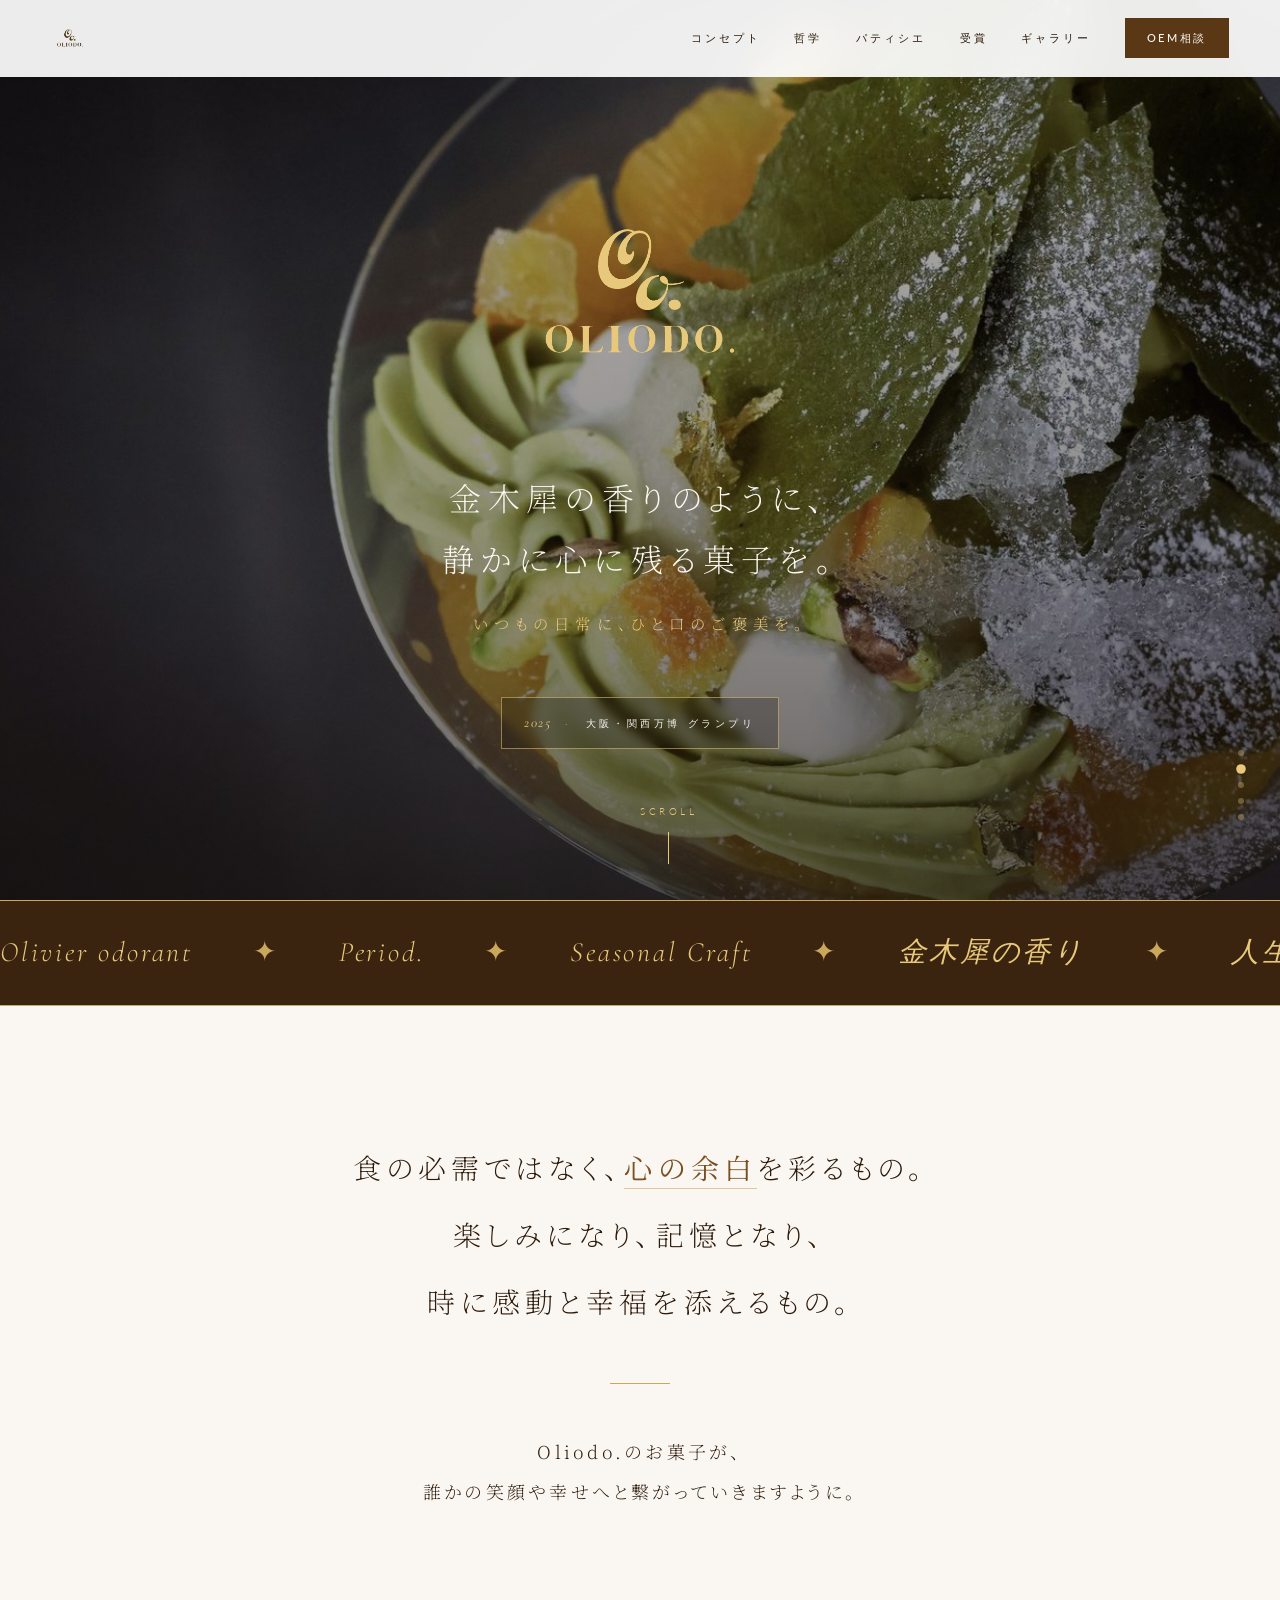
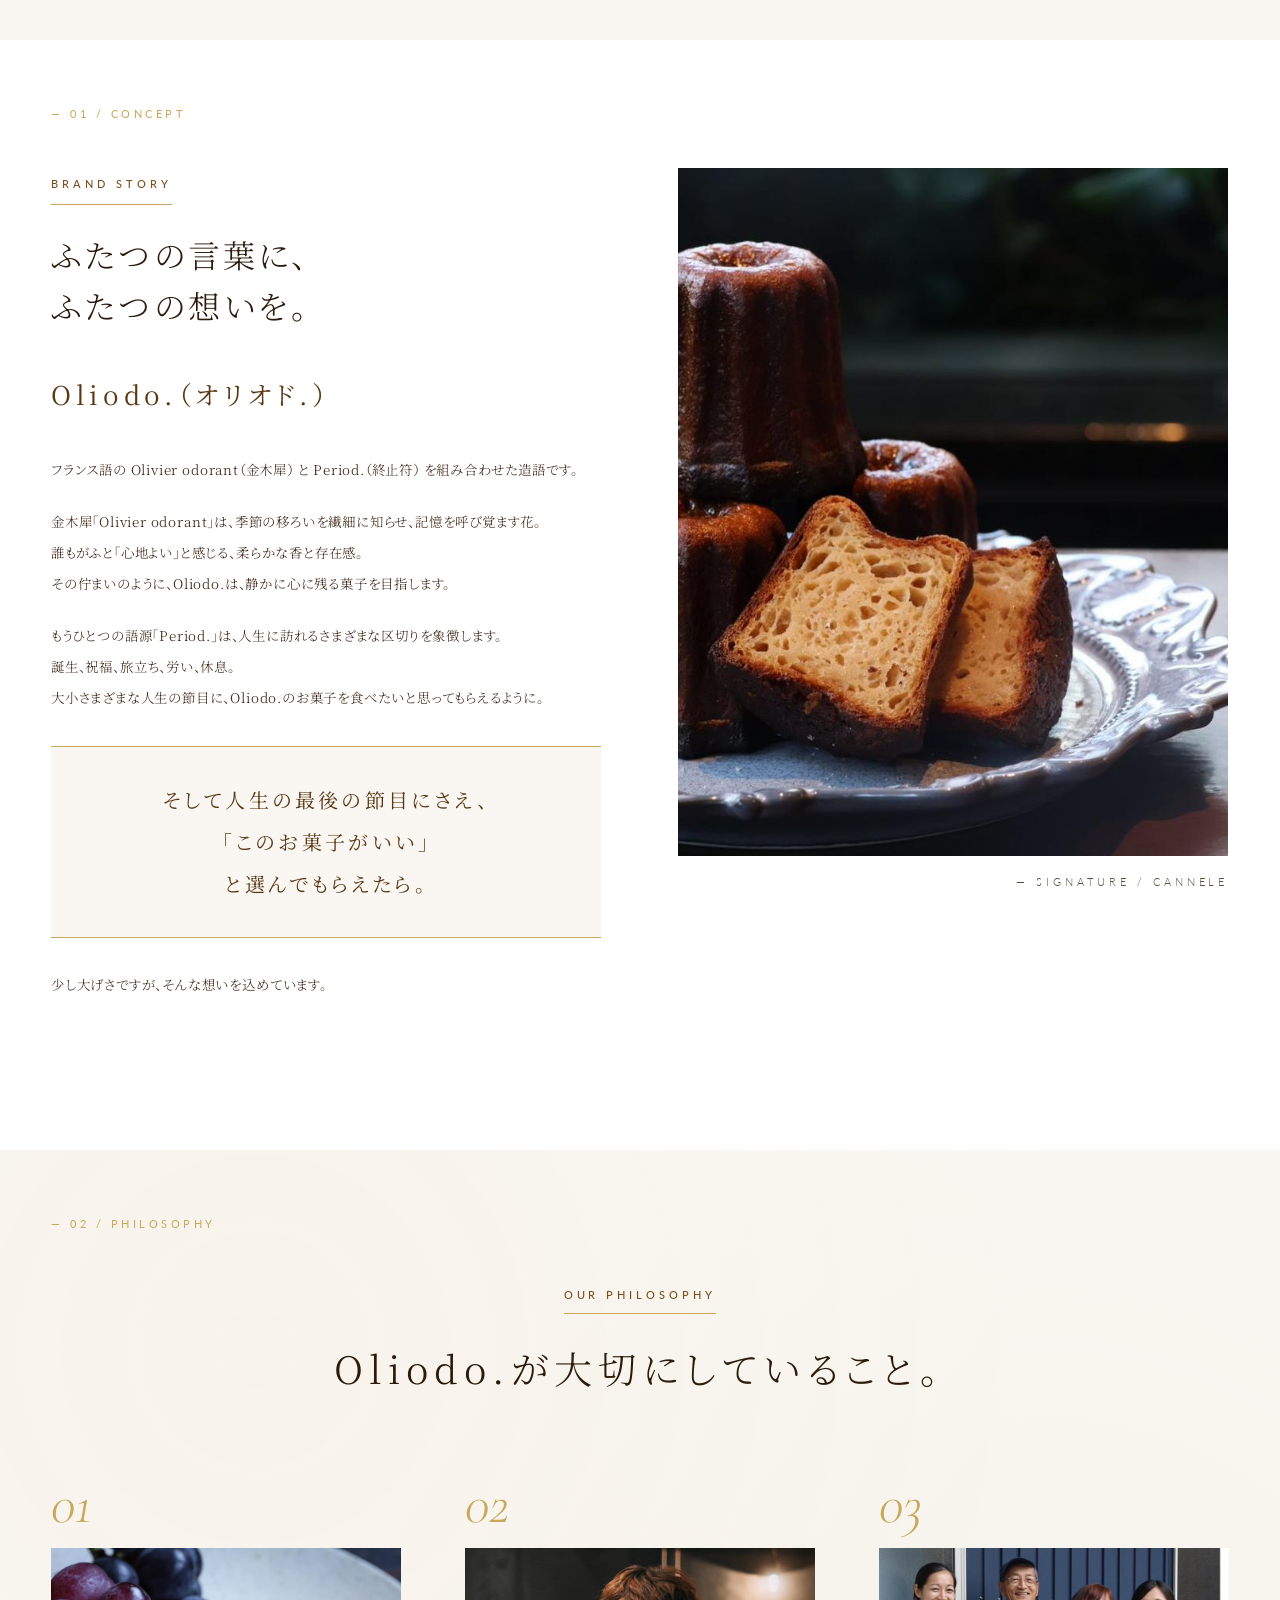
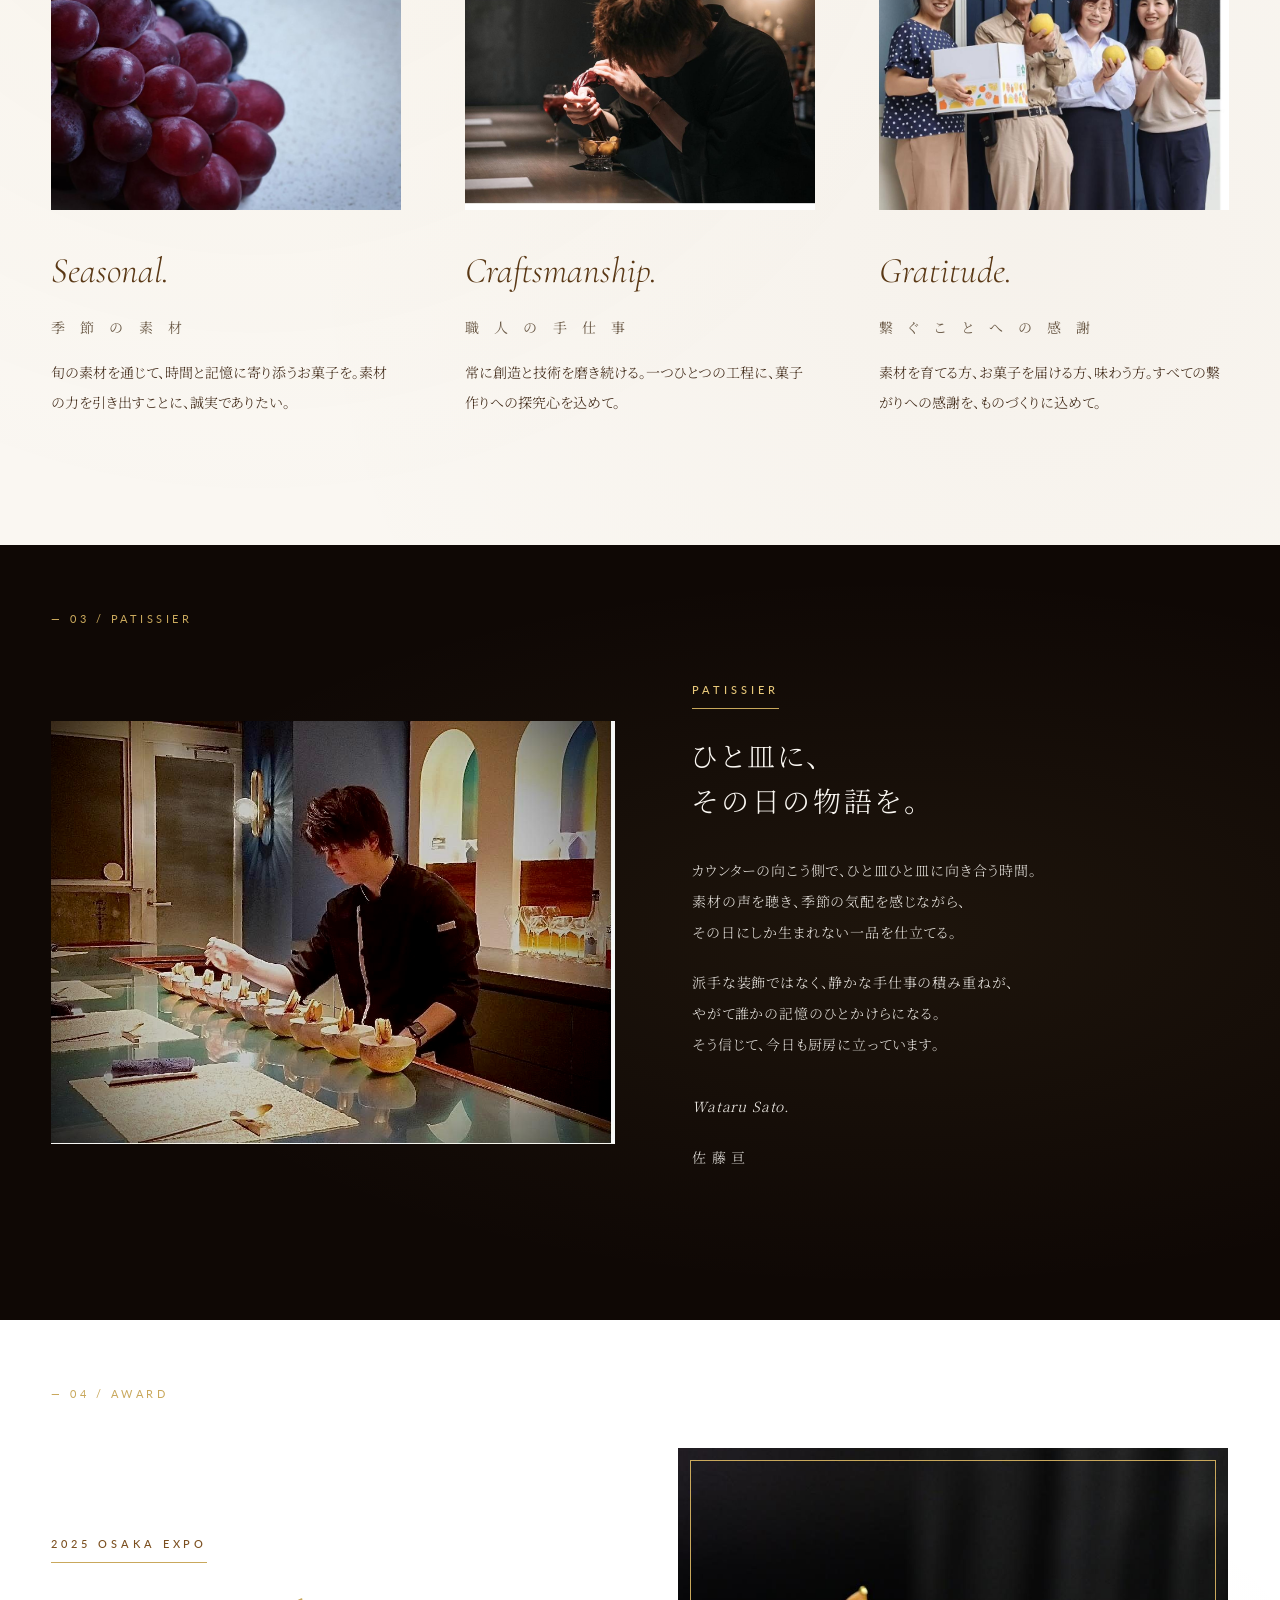
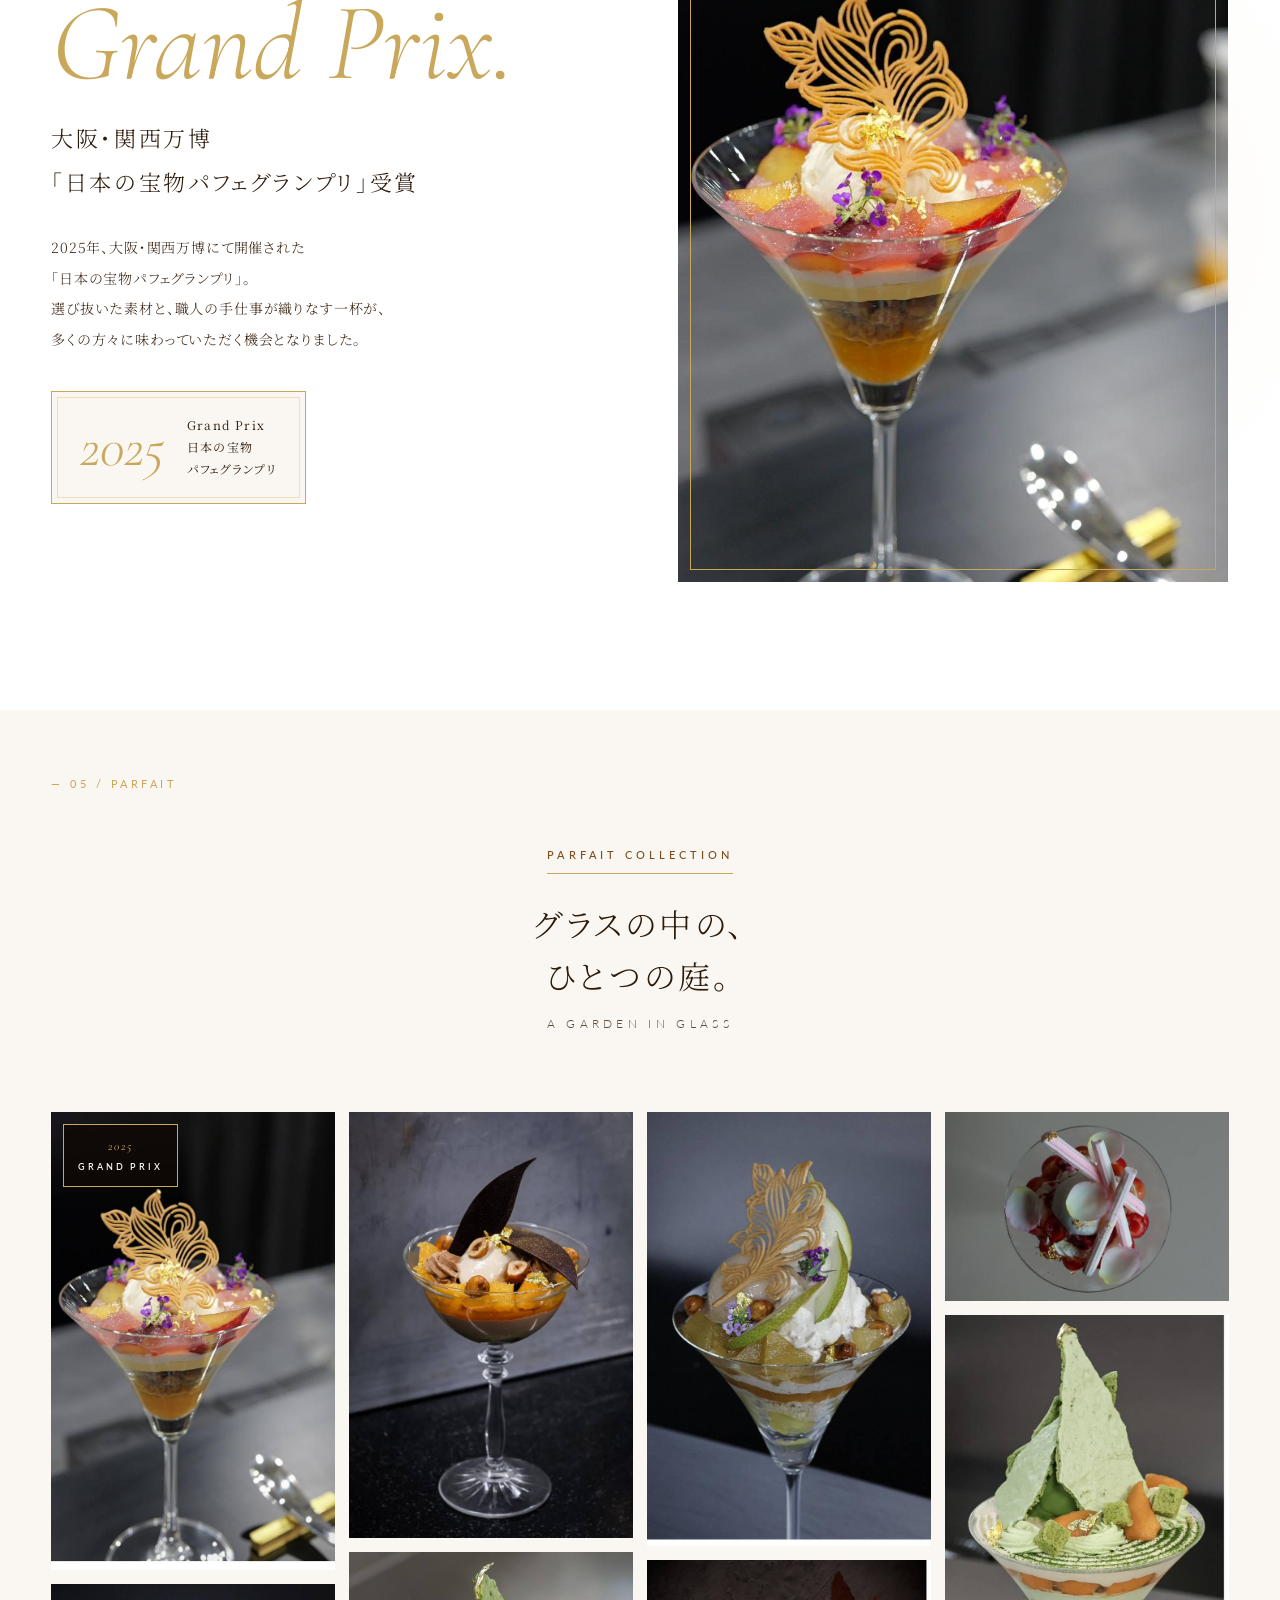
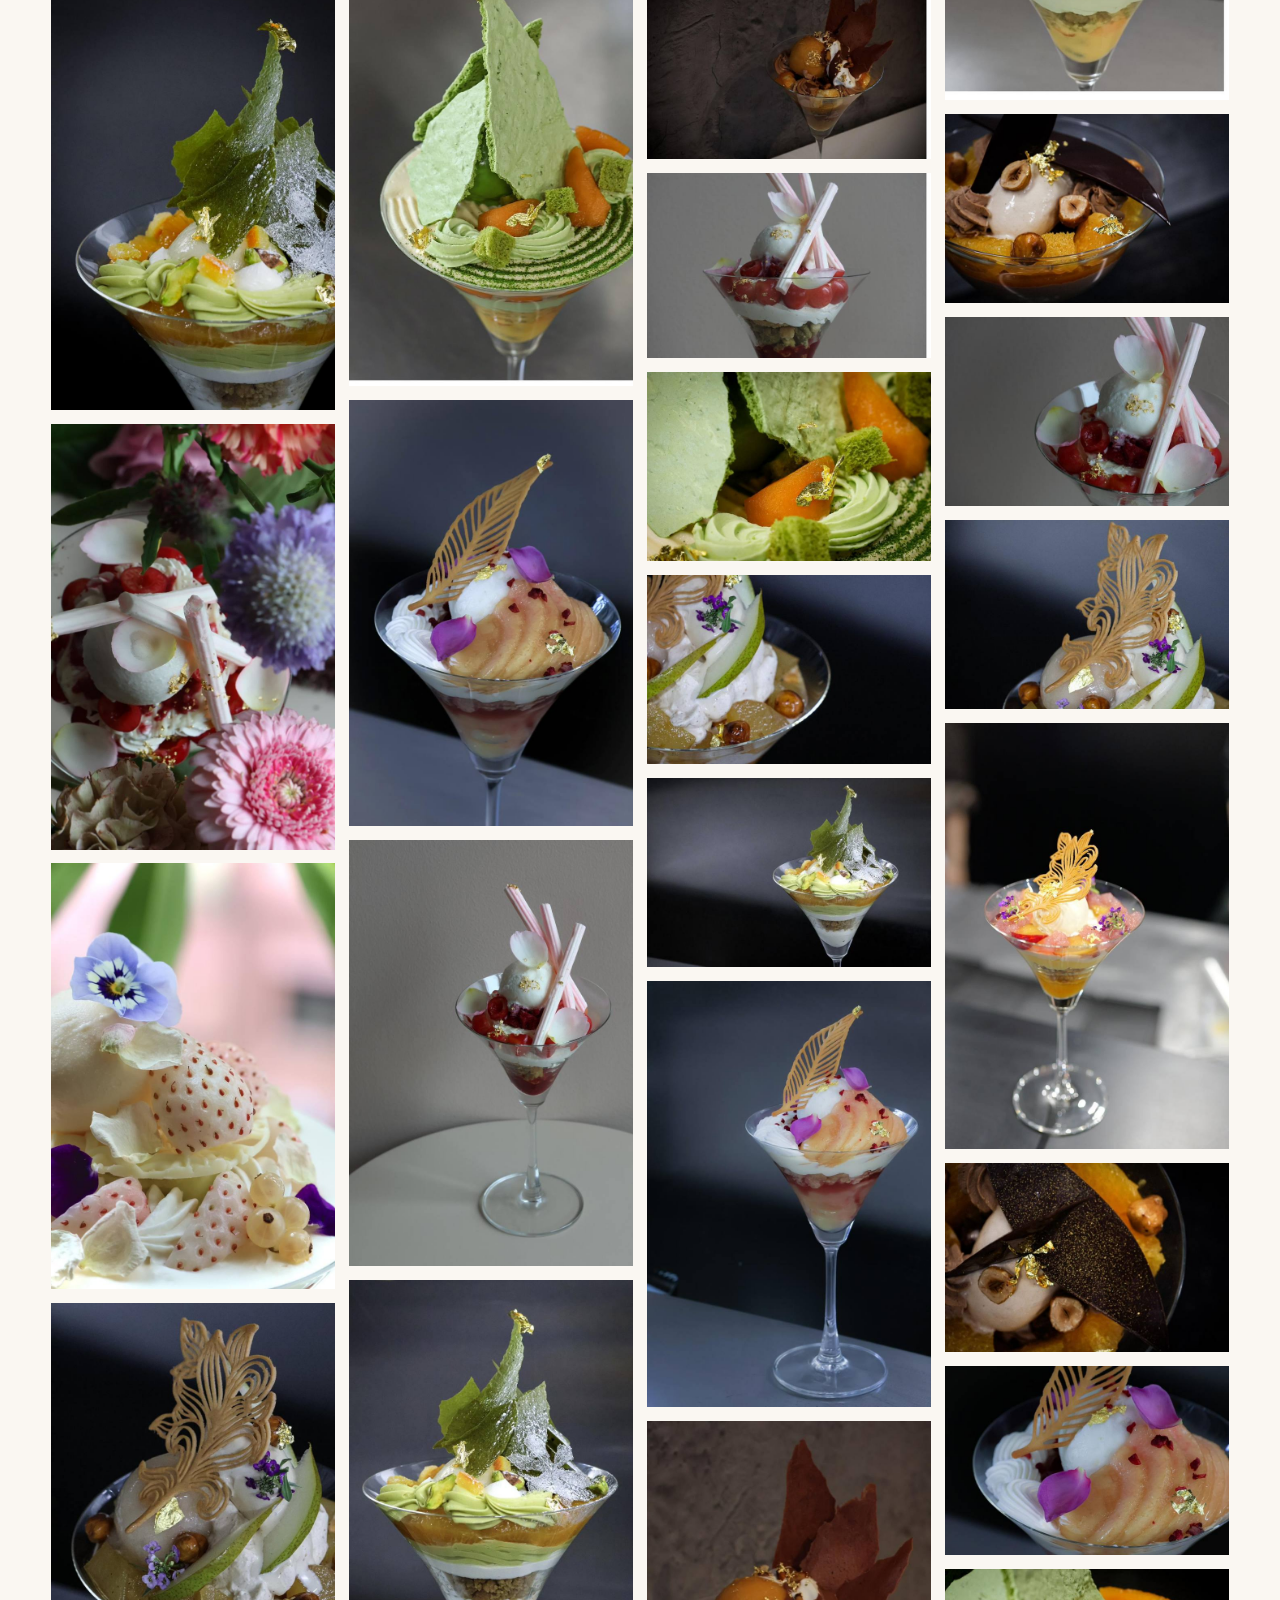
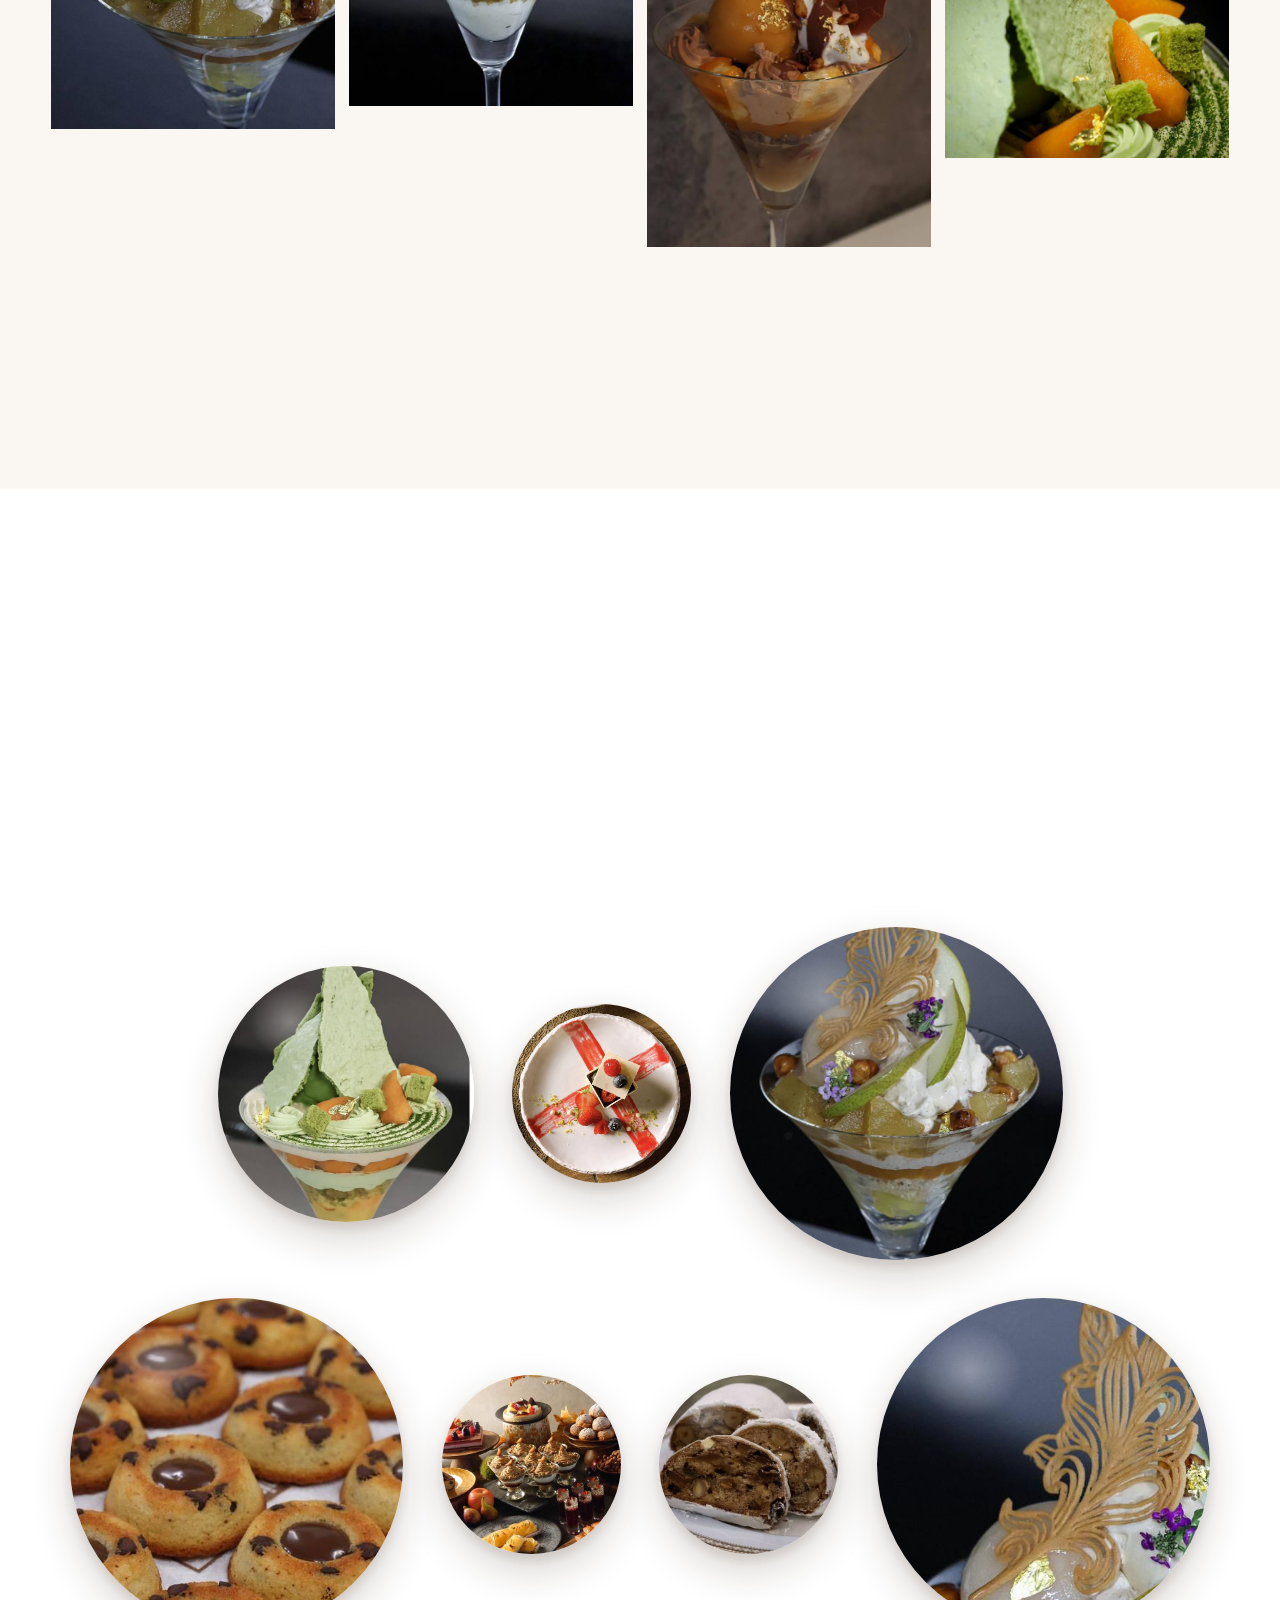
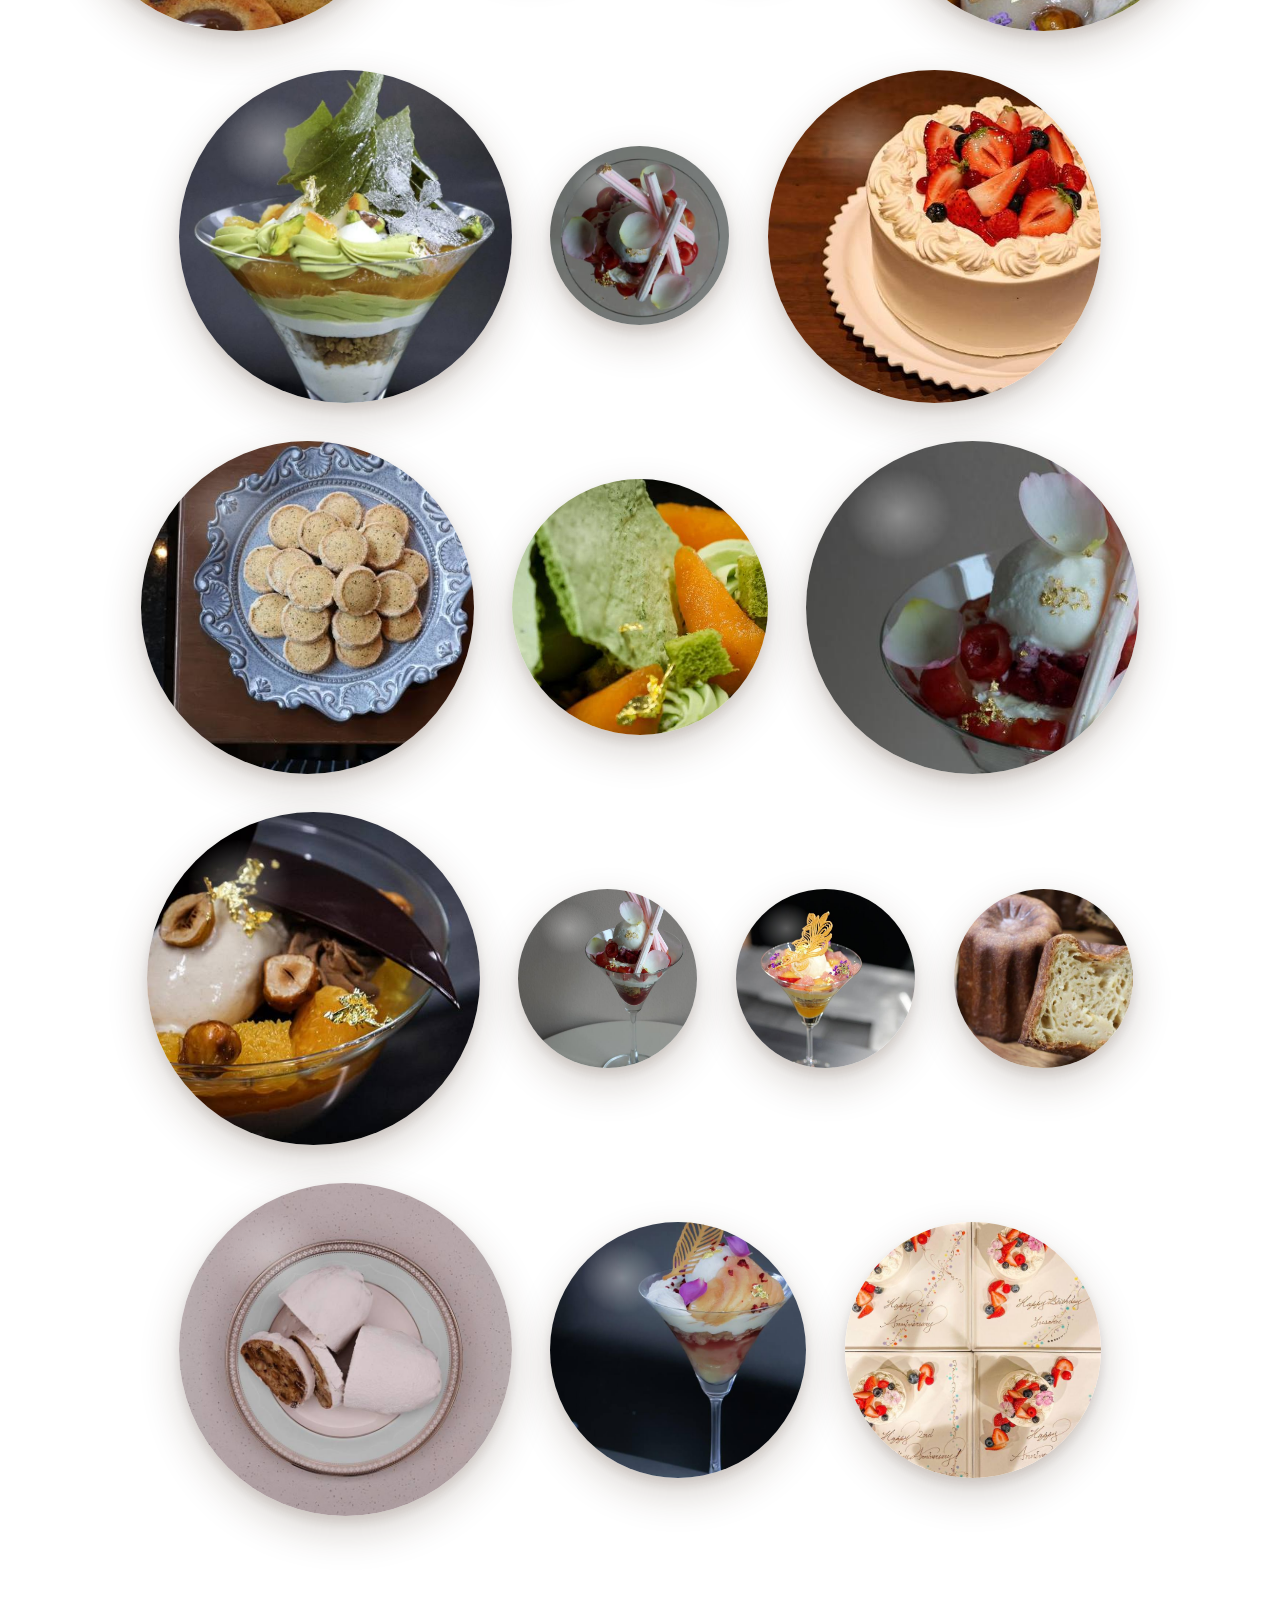
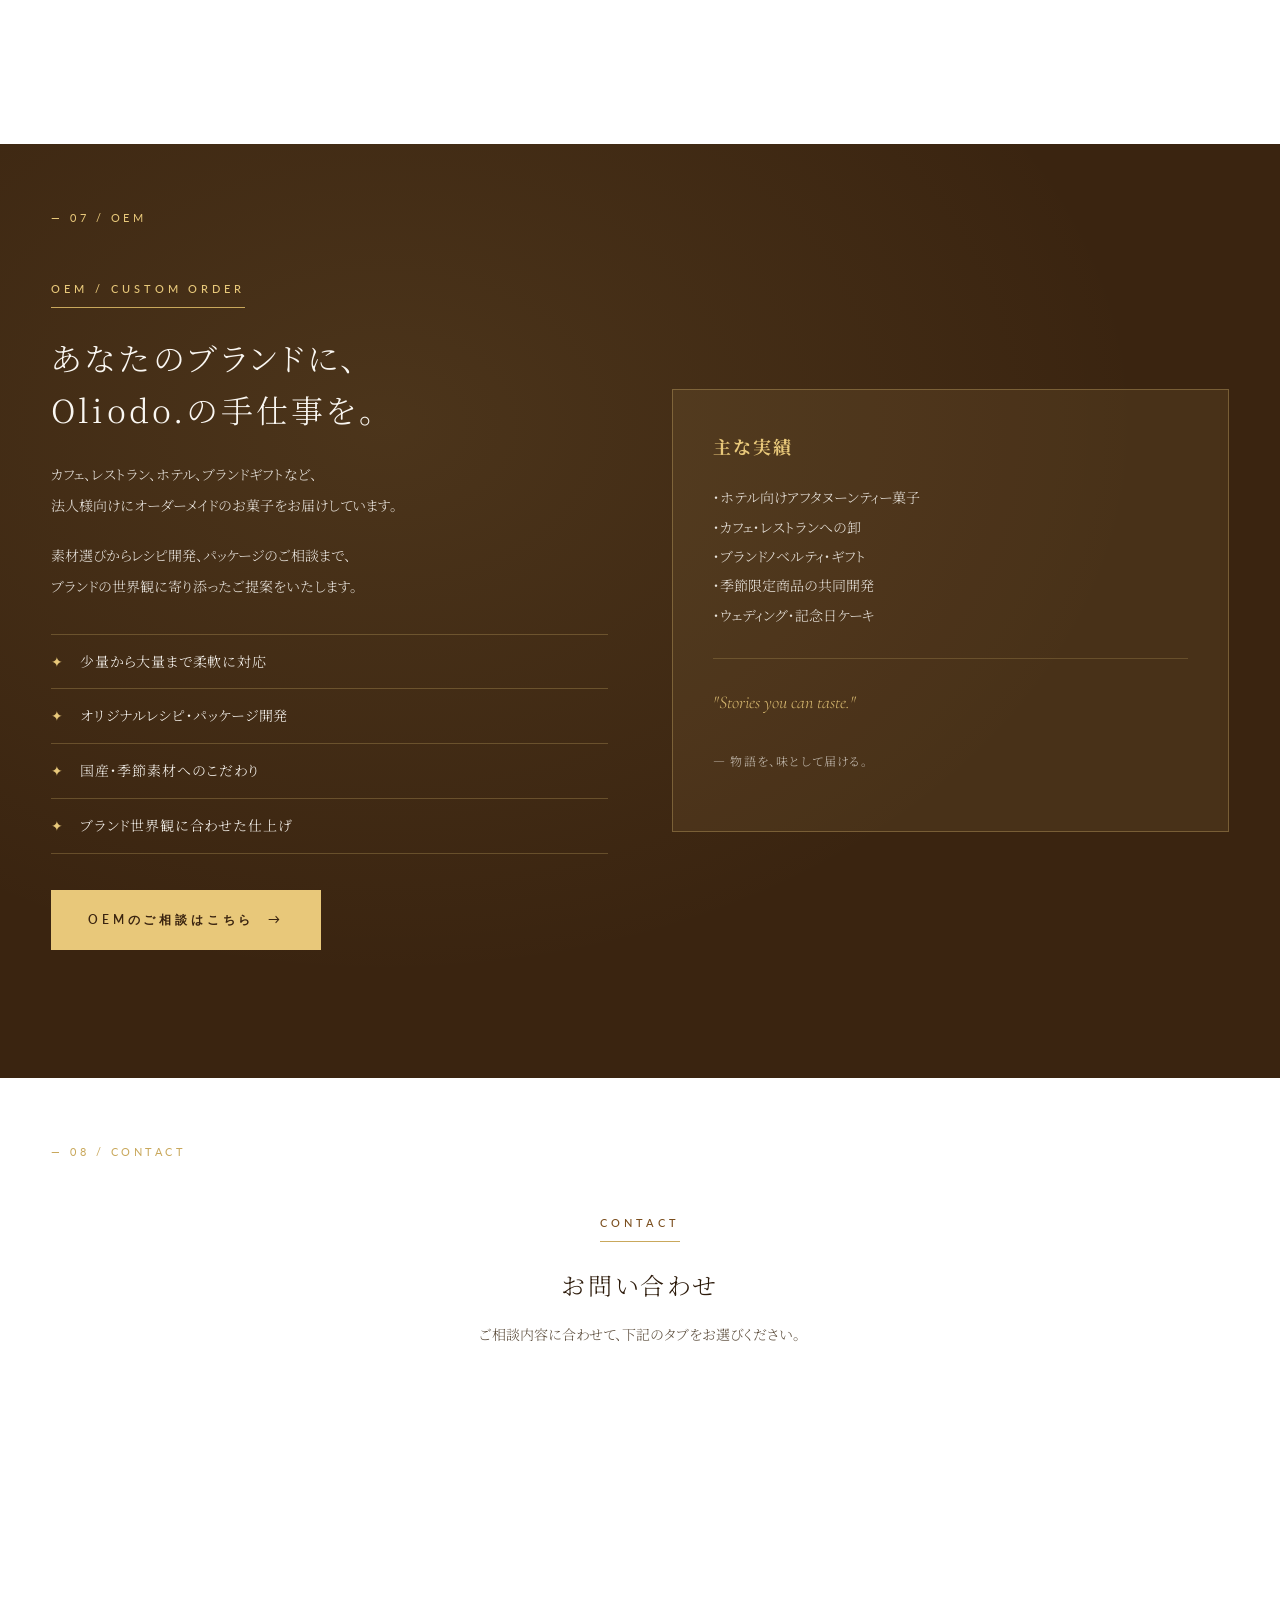
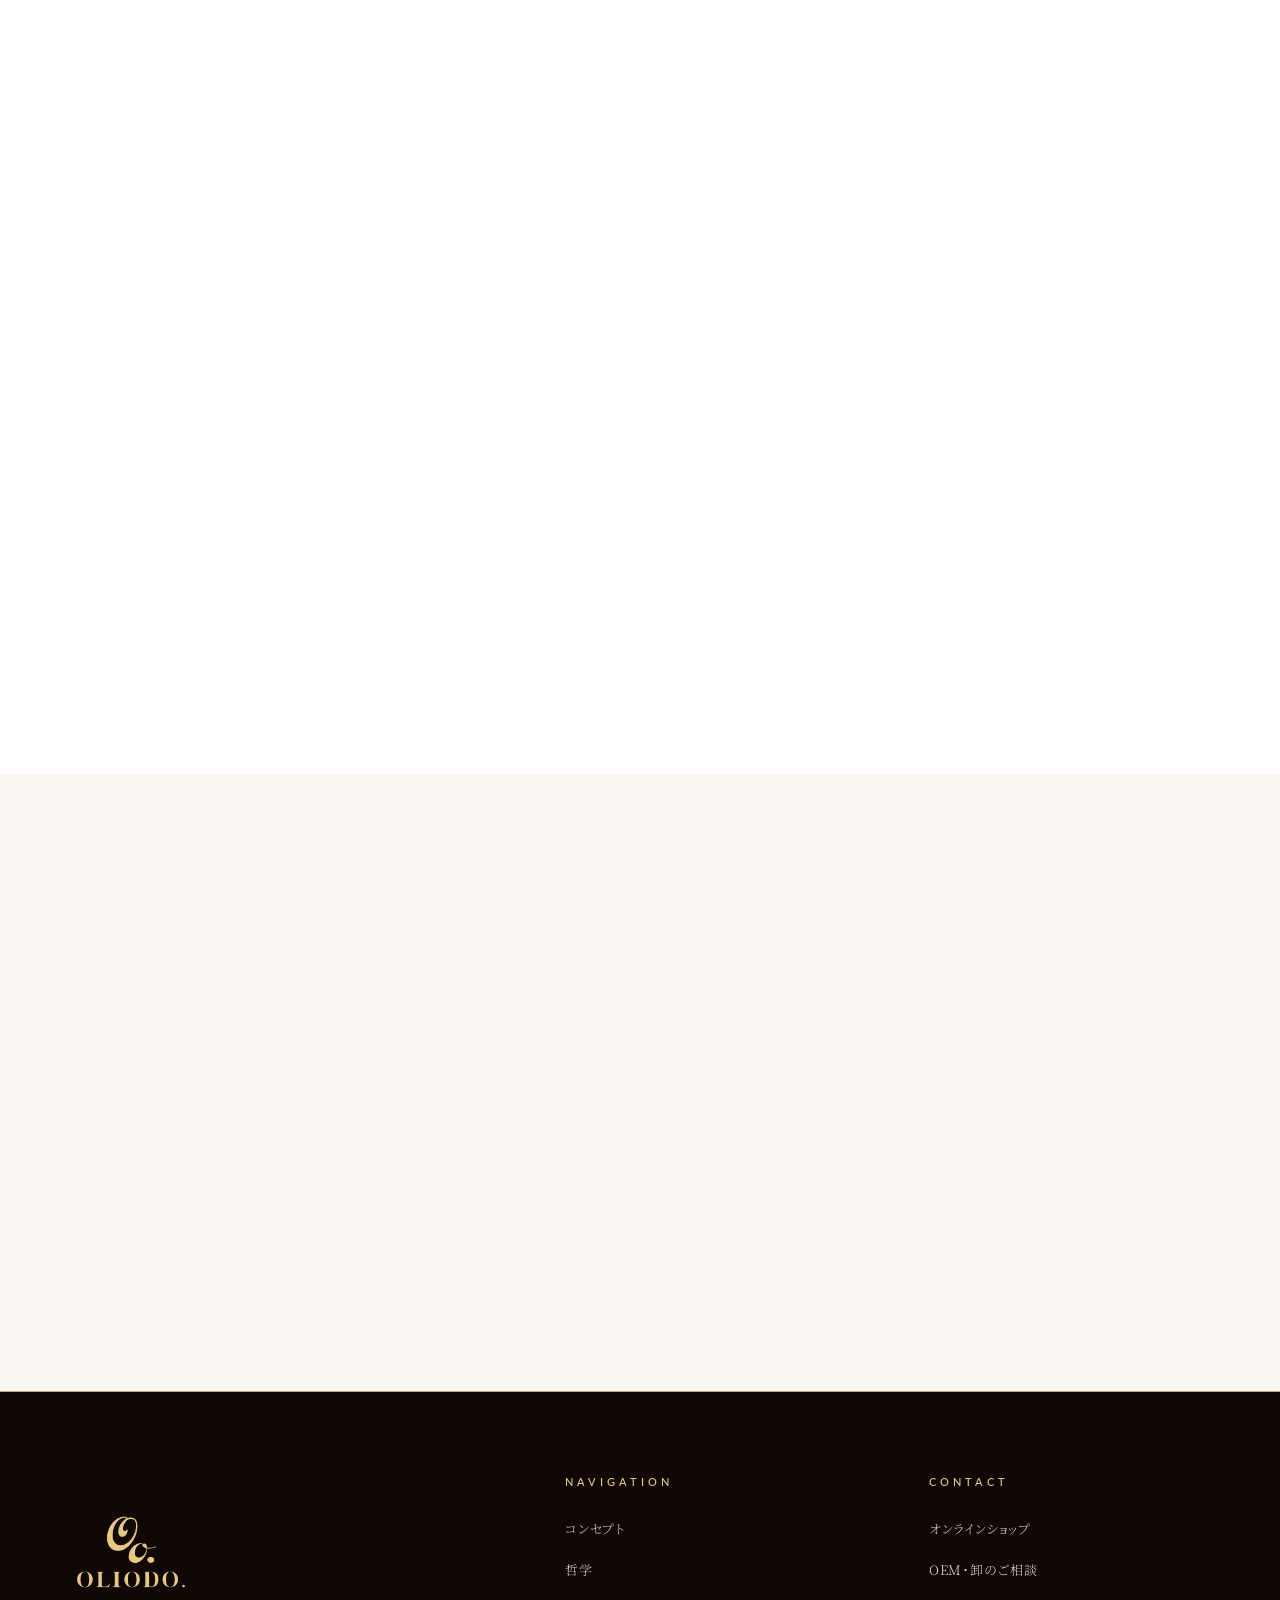
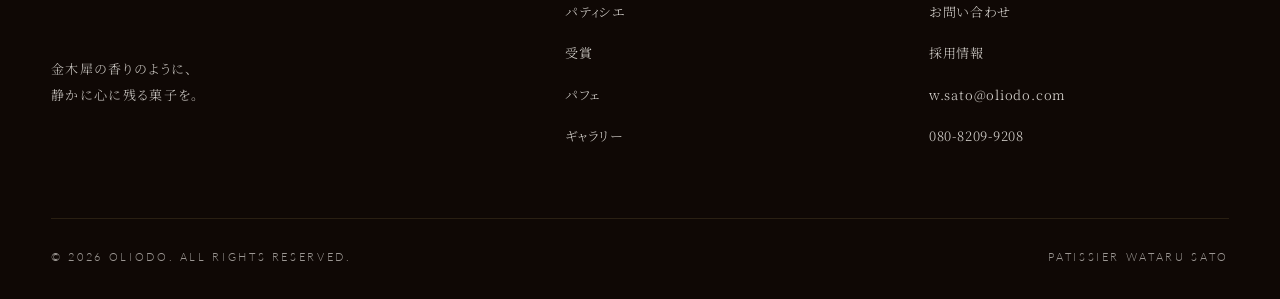
==== commit 17b8c98b: "Refactor event section styles and update image Updated styles for event content and visual sections," ====
--- a/index.html
+++ b/index.html
@@ -1745,35 +1745,63 @@
 }
 
 .event-content {
-  max-width: 980px;
+  max-width: 1080px;
   margin: 0 auto;
   padding: 0 var(--content-pad);
-  display: grid;
-  grid-template-columns: 1fr;
-  gap: clamp(40px, 6vw, 64px);
-  align-items: center;
+  display: flex;
+  flex-direction: column;
+  gap: clamp(36px, 5vw, 56px);
+  align-items: stretch;
   position: relative;
-}
-@media (min-width: 880px) {
-  .event-content {
-    grid-template-columns: 5fr 6fr;
-    gap: clamp(48px, 7vw, 96px);
-  }
 }
 
 .event-visual {
   position: relative;
-  aspect-ratio: 4 / 5;
+  width: 100%;
+  aspect-ratio: 3 / 2;  /* 撮影元画像比率（1280×854）を完全に尊重 */
   background: var(--bg-section);
   overflow: hidden;
+  box-shadow: 0 12px 40px rgba(15, 8, 5, 0.12);
 }
 .event-visual img {
   width: 100%;
   height: 100%;
   object-fit: cover;
-  transition: transform 1.2s var(--ease-out);
-}
-.event-visual:hover img { transform: scale(1.03); }
+  object-position: center;
+  transition: transform 1.4s var(--ease-out);
+}
+.event-visual:hover img { transform: scale(1.02); }
+
+/* 画像上の控えめなオーバーレイ - パフェの黒背景に文字が浮く */
+.event-visual::after {
+  content: '';
+  position: absolute;
+  inset: 0;
+  background: linear-gradient(
+    180deg,
+    rgba(15, 8, 5, 0) 0%,
+    rgba(15, 8, 5, 0) 65%,
+    rgba(15, 8, 5, 0.35) 100%
+  );
+  pointer-events: none;
+  z-index: 1;
+}
+
+/* 画像右下のキャプション - "Photograph: 2026" 等の装飾 */
+.event-visual-caption {
+  position: absolute;
+  bottom: 16px;
+  right: 20px;
+  z-index: 2;
+  font-family: var(--sans-en);
+  font-size: 9px;
+  font-weight: 500;
+  letter-spacing: 0.4em;
+  text-transform: uppercase;
+  color: var(--gold-light);
+  opacity: 0.85;
+}
+
 .event-visual-placeholder {
   position: absolute;
   inset: 0;
@@ -1799,7 +1827,27 @@
   opacity: 0.6;
 }
 
+/* 画像下のテキスト情報 - 2カラム配置 */
 .event-info {
+  display: grid;
+  grid-template-columns: 1fr;
+  gap: clamp(32px, 4vw, 48px);
+  padding: 0 clamp(0px, 2vw, 24px);
+}
+@media (min-width: 720px) {
+  .event-info {
+    grid-template-columns: 1fr 1fr;
+    gap: clamp(48px, 6vw, 72px);
+    align-items: start;
+  }
+}
+
+.event-info-left {
+  display: flex;
+  flex-direction: column;
+  gap: 18px;
+}
+.event-info-right {
   display: flex;
   flex-direction: column;
   gap: 24px;
@@ -2462,52 +2510,53 @@
   <span class="section-num reveal">— Invitation</span>
   <div class="event-content">
     <div class="event-visual reveal">
-      <!-- TODO: コラボパフェ画像を images/event-enne-parfait.jpg として配置すると自動で表示される。プレースホルダーから差替: ↓のコメントを外して img に置き換え -->
-      <!-- <img src="images/event-enne-parfait.jpg" alt="enne × Oliodo. パフェコラボレーション" loading="lazy"> -->
-      <div class="event-visual-placeholder">
-        <span>Photograph<br>Coming Soon</span>
+      <img src="images/event-enne-parfait.jpg" alt="enne × Oliodo. パフェコラボレーション - ピスタチオとチェリーのパフェ、繊細なチョコレートオブジェを纏って" loading="lazy">
+      <span class="event-visual-caption">enne × Oliodo. / 2026</span>
+    </div>
+
+    <div class="event-info reveal">
+
+      <div class="event-info-left">
+        <span class="event-eyebrow">Invitation · Limited Collaboration</span>
+        <h2 class="event-title">enne × Oliodo.<br>Parfait Collaboration</h2>
+        <p class="event-title-jp">パフェコラボレーション、<br>一日限りの特別な席。</p>
+        <div class="event-divider"></div>
+        <p class="event-thanks">
+          2026年5月23日、enne daikanyama にて開催したパフェコラボレーションは、<br>
+          おかげさまをもちまして無事終了いたしました。<br>
+          ご来場いただいた皆さま、誠にありがとうございました。
+        </p>
       </div>
-    </div>
-
-    <div class="event-info reveal">
-      <span class="event-eyebrow">Invitation · Limited Collaboration</span>
-      <h2 class="event-title">enne × Oliodo.<br>Parfait Collaboration</h2>
-      <p class="event-title-jp">パフェコラボレーション、<br>一日限りの特別な席。</p>
-
-      <div class="event-divider"></div>
-
-      <p class="event-thanks">
-        2026年5月23日、enne daikanyama にて開催したパフェコラボレーションは、<br>
-        おかげさまをもちまして無事終了いたしました。<br>
-        ご来場いただいた皆さま、誠にありがとうございました。
-      </p>
-
-      <div class="event-meta">
-        <div class="event-meta-row">
-          <span class="event-meta-label">Date</span>
-          <span class="event-meta-value"><span class="em">5.23</span> SAT, 2026</span>
+
+      <div class="event-info-right">
+        <div class="event-meta">
+          <div class="event-meta-row">
+            <span class="event-meta-label">Date</span>
+            <span class="event-meta-value"><span class="em">5.23</span> SAT, 2026</span>
+          </div>
+          <div class="event-meta-row">
+            <span class="event-meta-label">Venue</span>
+            <span class="event-meta-value">
+              enne daikanyama<br>
+              <span style="font-size:0.85em;color:var(--text-mute);letter-spacing:0.08em;">東京都渋谷区猿楽町12-35 1F</span>
+            </span>
+          </div>
         </div>
-        <div class="event-meta-row">
-          <span class="event-meta-label">Venue</span>
-          <span class="event-meta-value">
-            enne daikanyama<br>
-            <span style="font-size:0.85em;color:var(--text-mute);letter-spacing:0.08em;">東京都渋谷区猿楽町12-35 1F</span>
-          </span>
+
+        <div class="event-warning">
+          ※ <strong>Safari / Chrome でご予約ページを開いてください。</strong>Instagram内ブラウザでは予約フォームが正しく動作しません。
         </div>
+
+        <a class="event-cta"
+           href="https://wataru0917.github.io/enne-reserve/?utm_source=oliodo&amp;utm_medium=event_section&amp;utm_campaign=enne_collab_2026_05"
+           target="_blank"
+           rel="noopener"
+           aria-label="enne × Oliodo. パフェコラボ ご予約ページへ進む">
+          ご予約に進む
+        </a>
+        <p class="event-cta-note">Reservation via enne</p>
       </div>
 
-      <div class="event-warning">
-        ※ <strong>Safari / Chrome でご予約ページを開いてください。</strong>Instagram内ブラウザでは予約フォームが正しく動作しません。
-      </div>
-
-      <a class="event-cta"
-         href="https://wataru0917.github.io/enne-reserve/?utm_source=oliodo&amp;utm_medium=event_section&amp;utm_campaign=enne_collab_2026_05"
-         target="_blank"
-         rel="noopener"
-         aria-label="enne × Oliodo. パフェコラボ ご予約ページへ進む">
-        ご予約に進む
-      </a>
-      <p class="event-cta-note">Reservation via enne</p>
     </div>
   </div>
 </section>
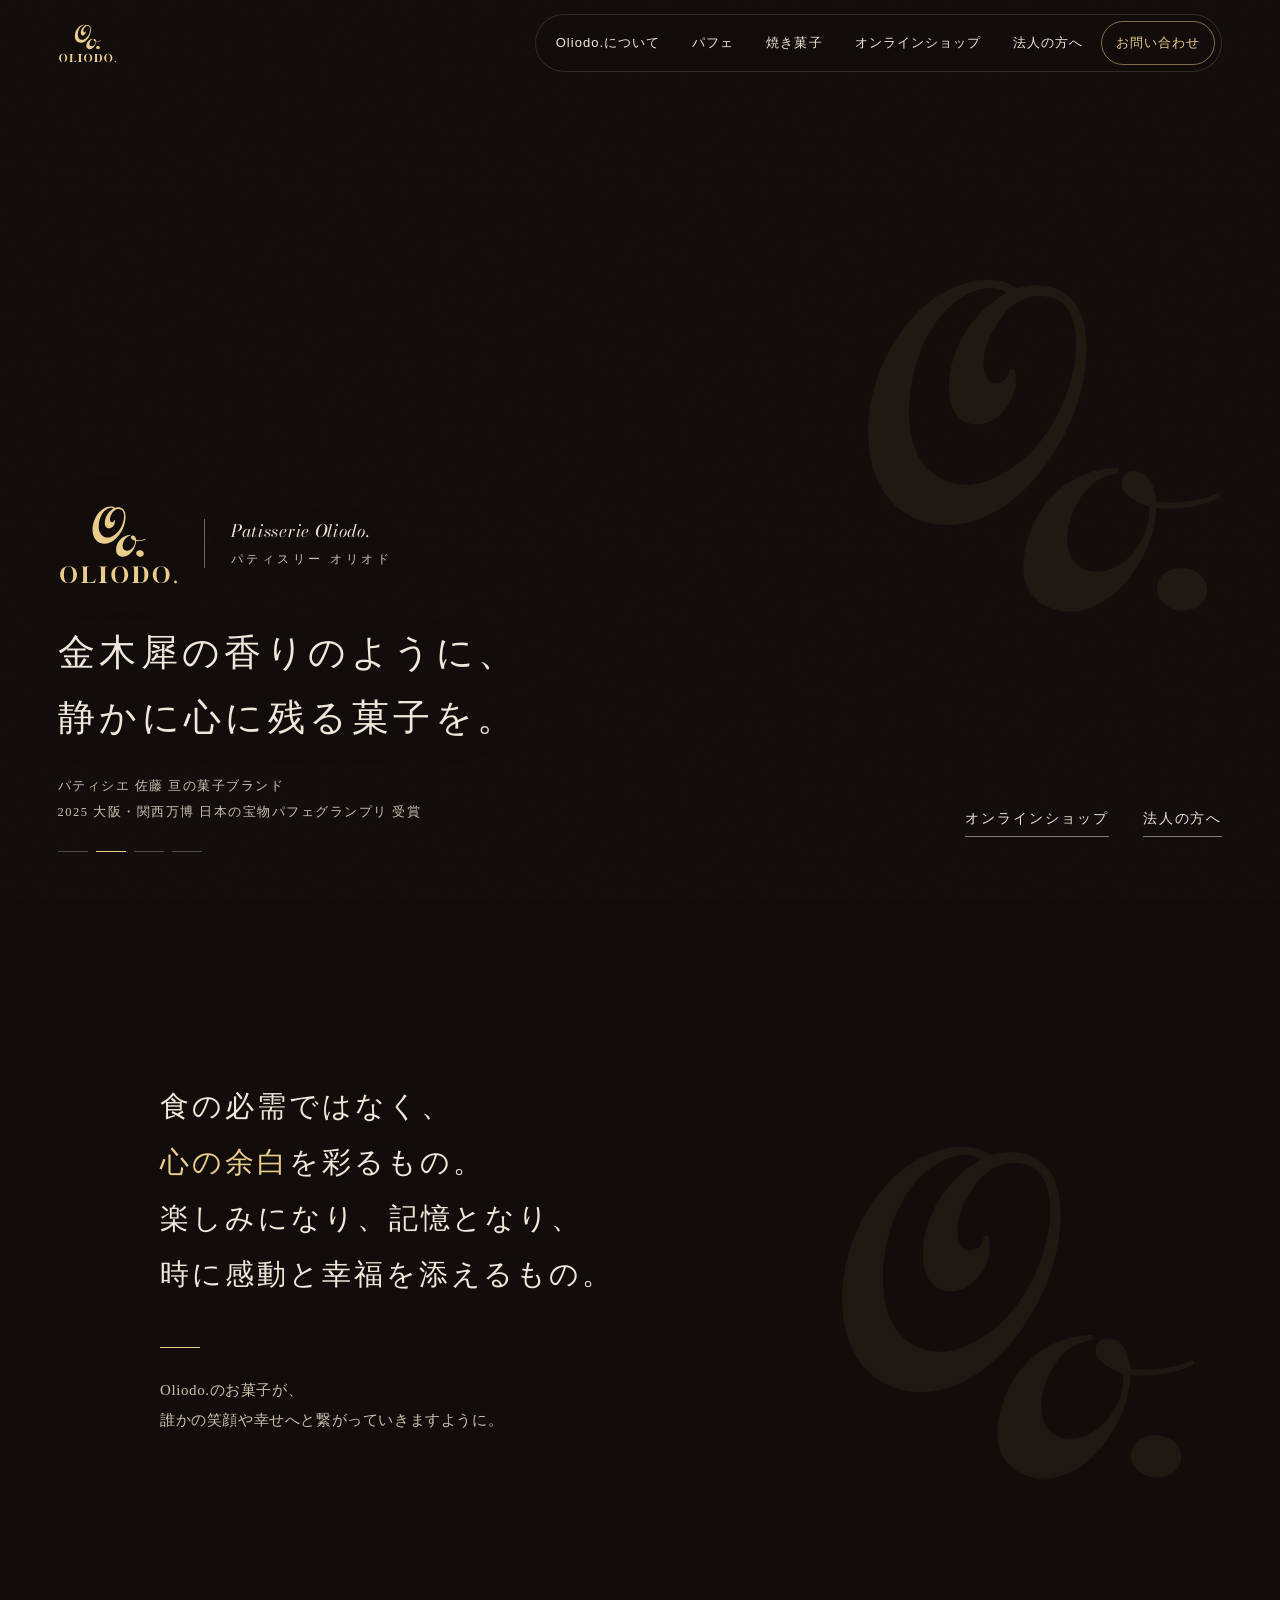
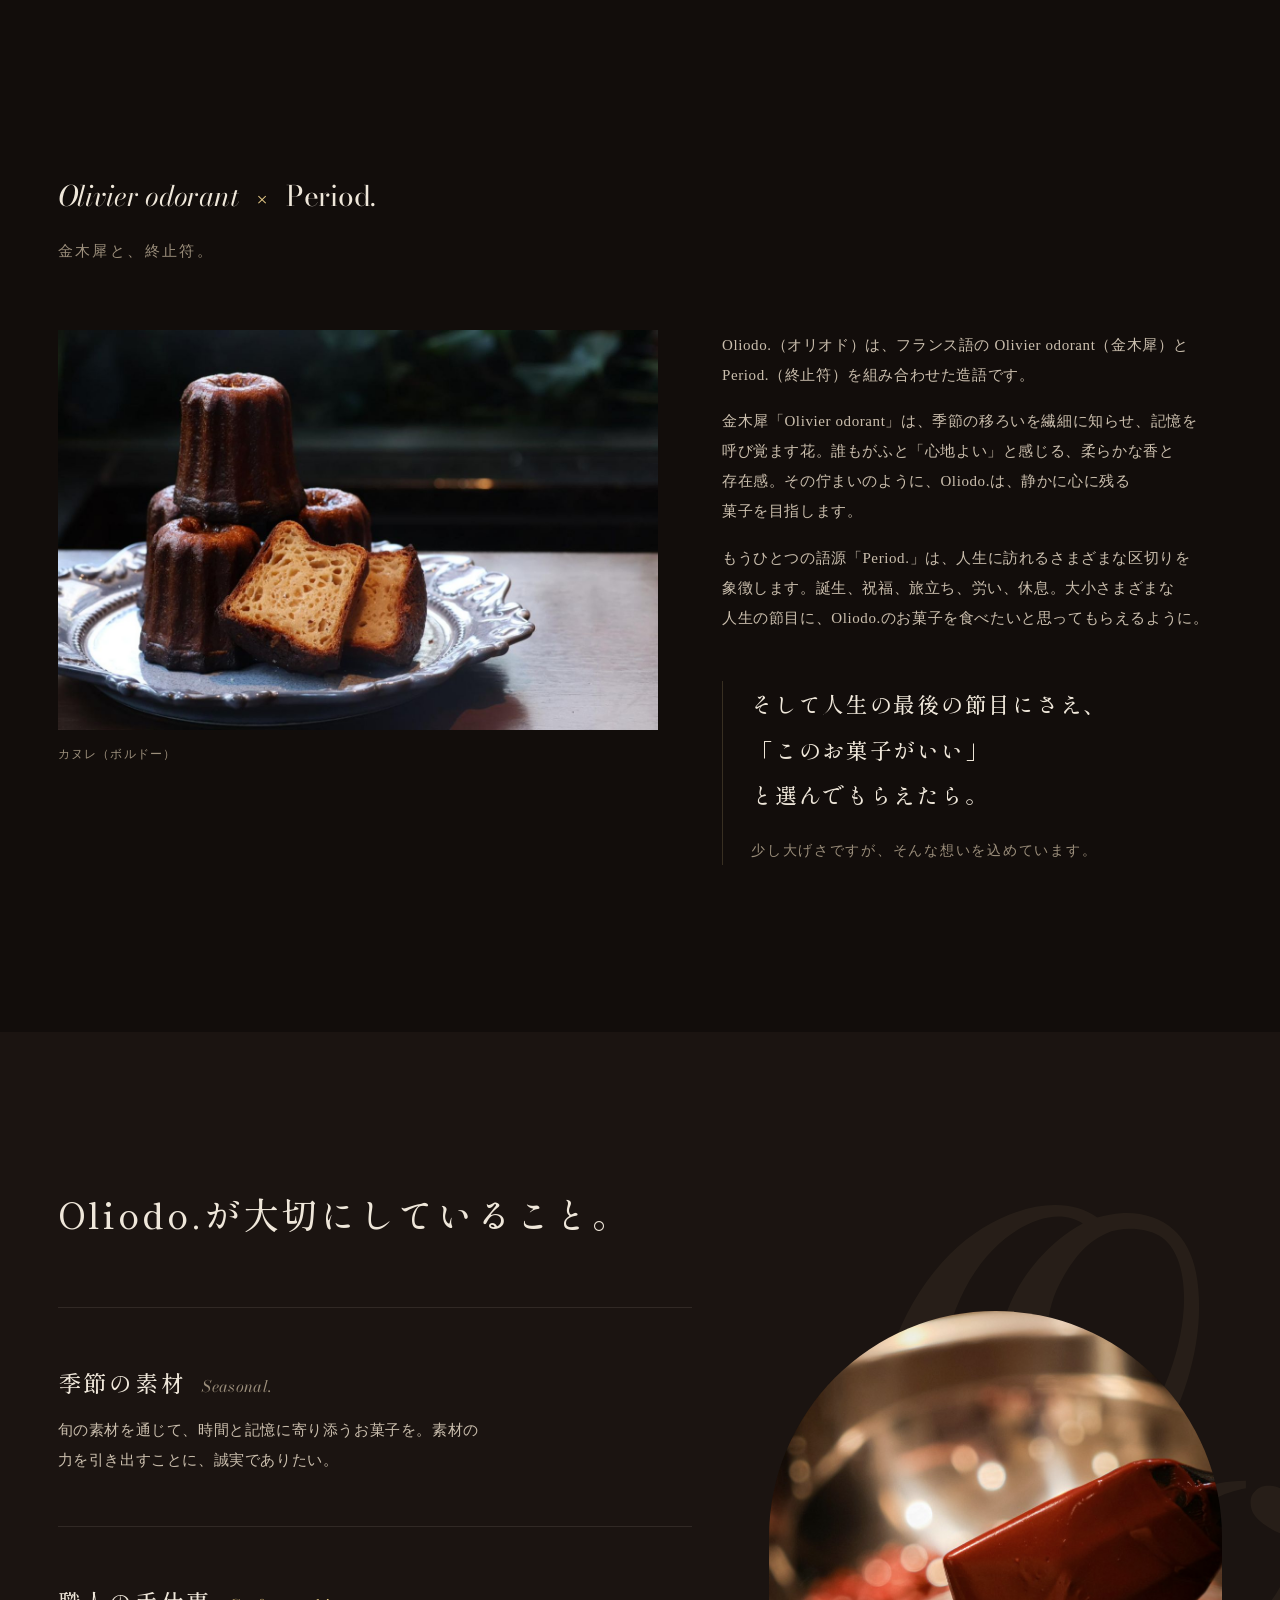
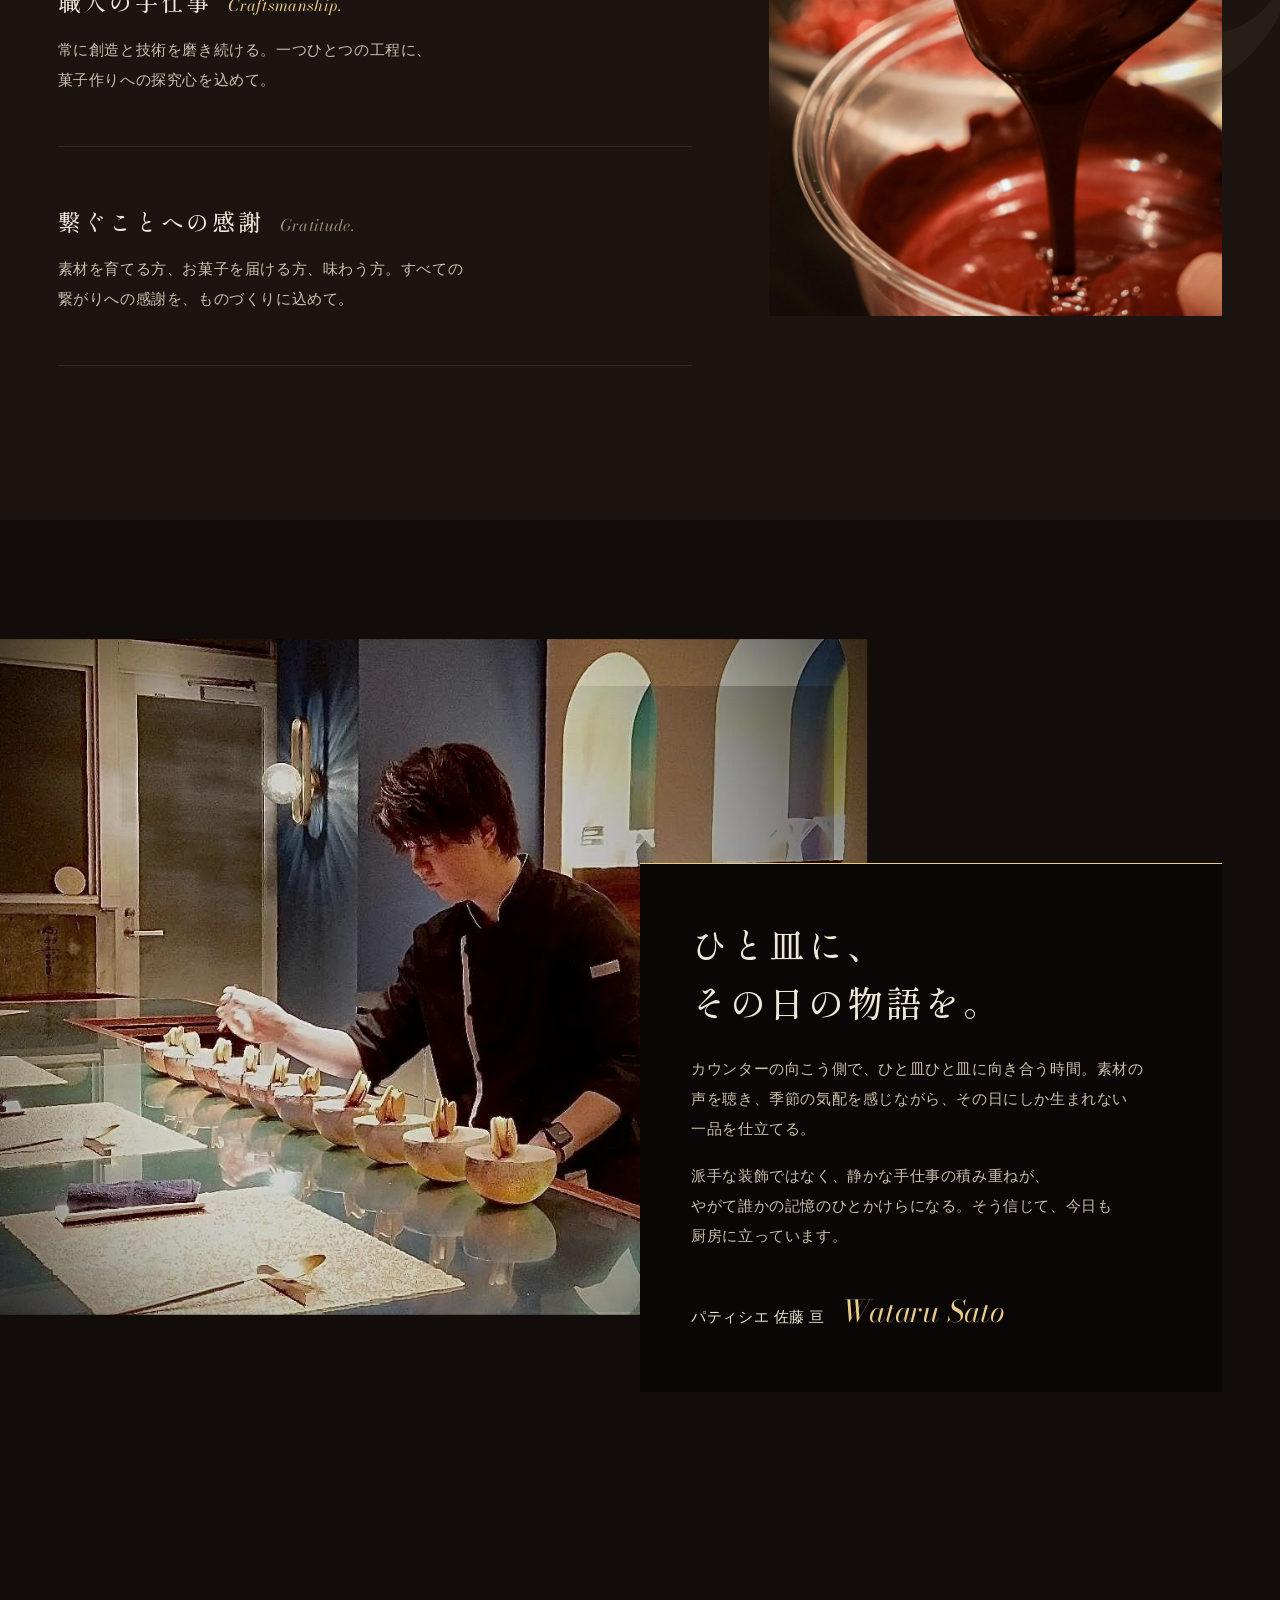
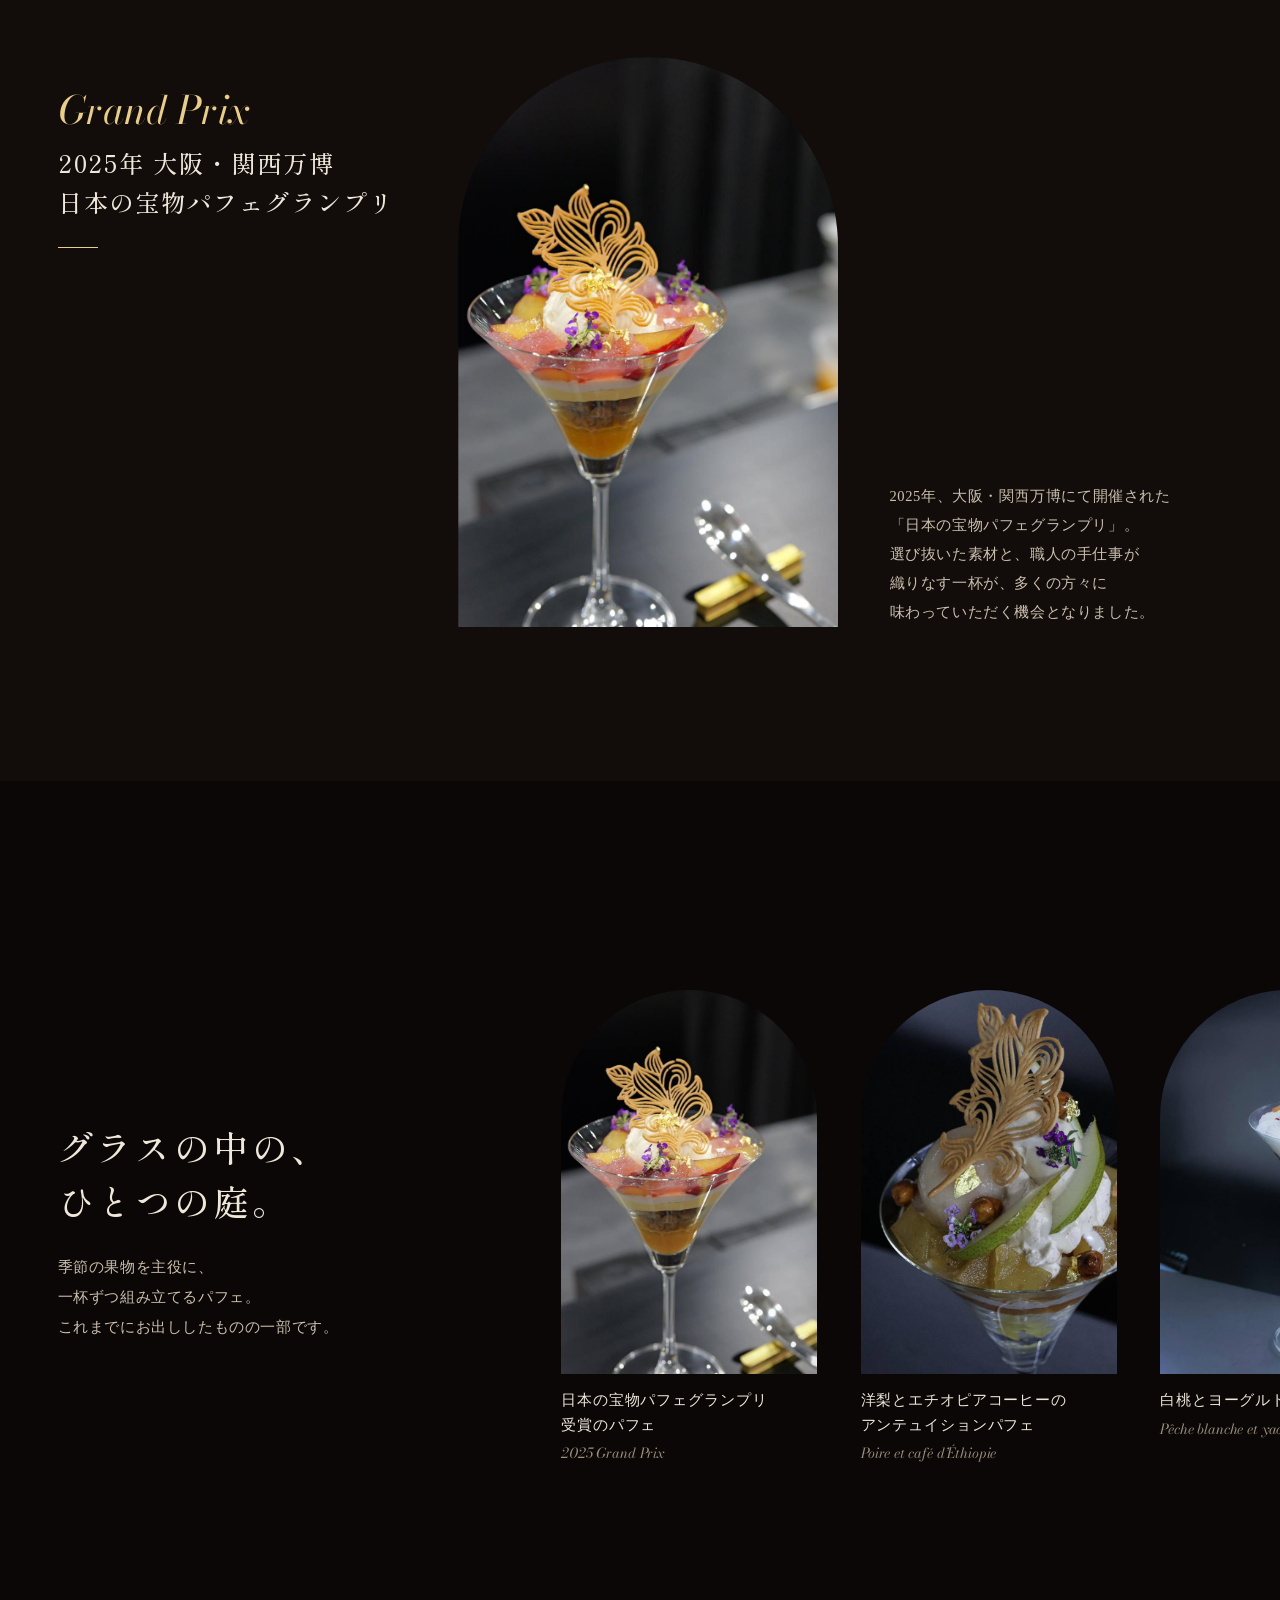
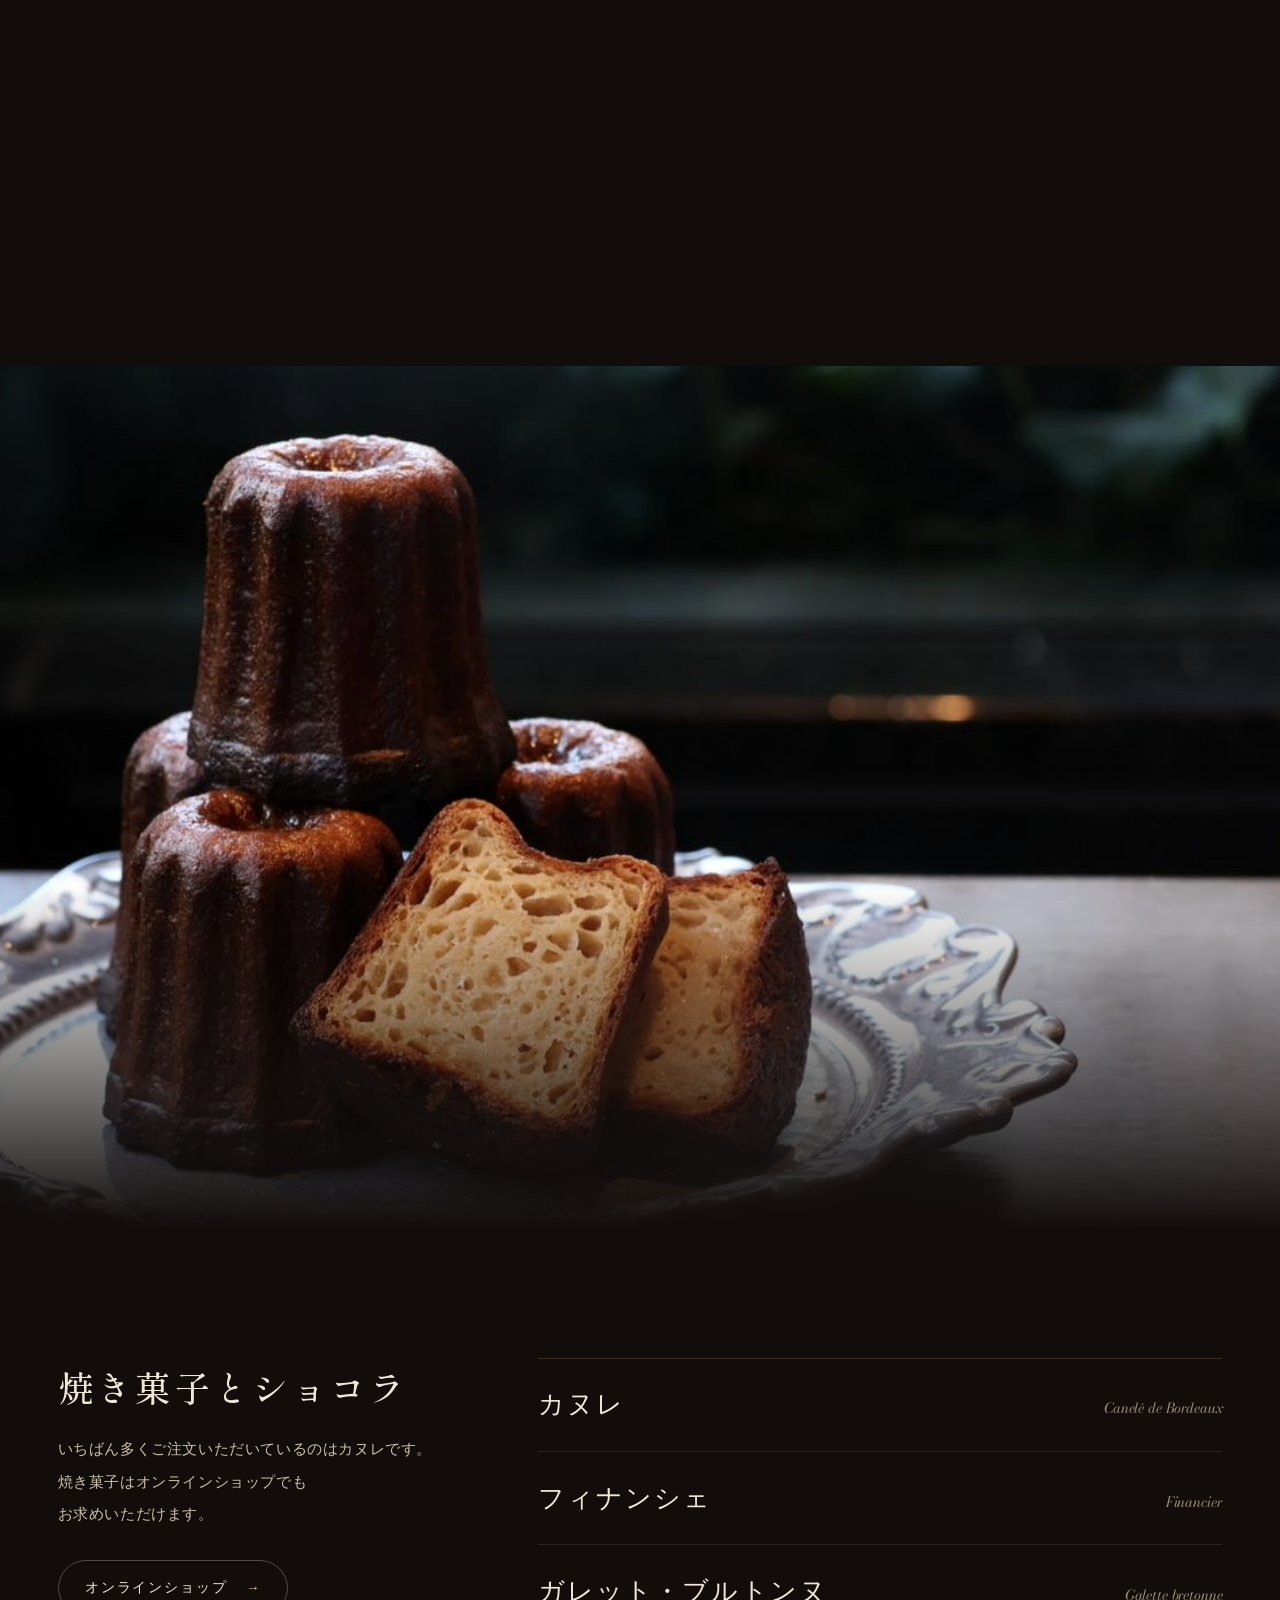
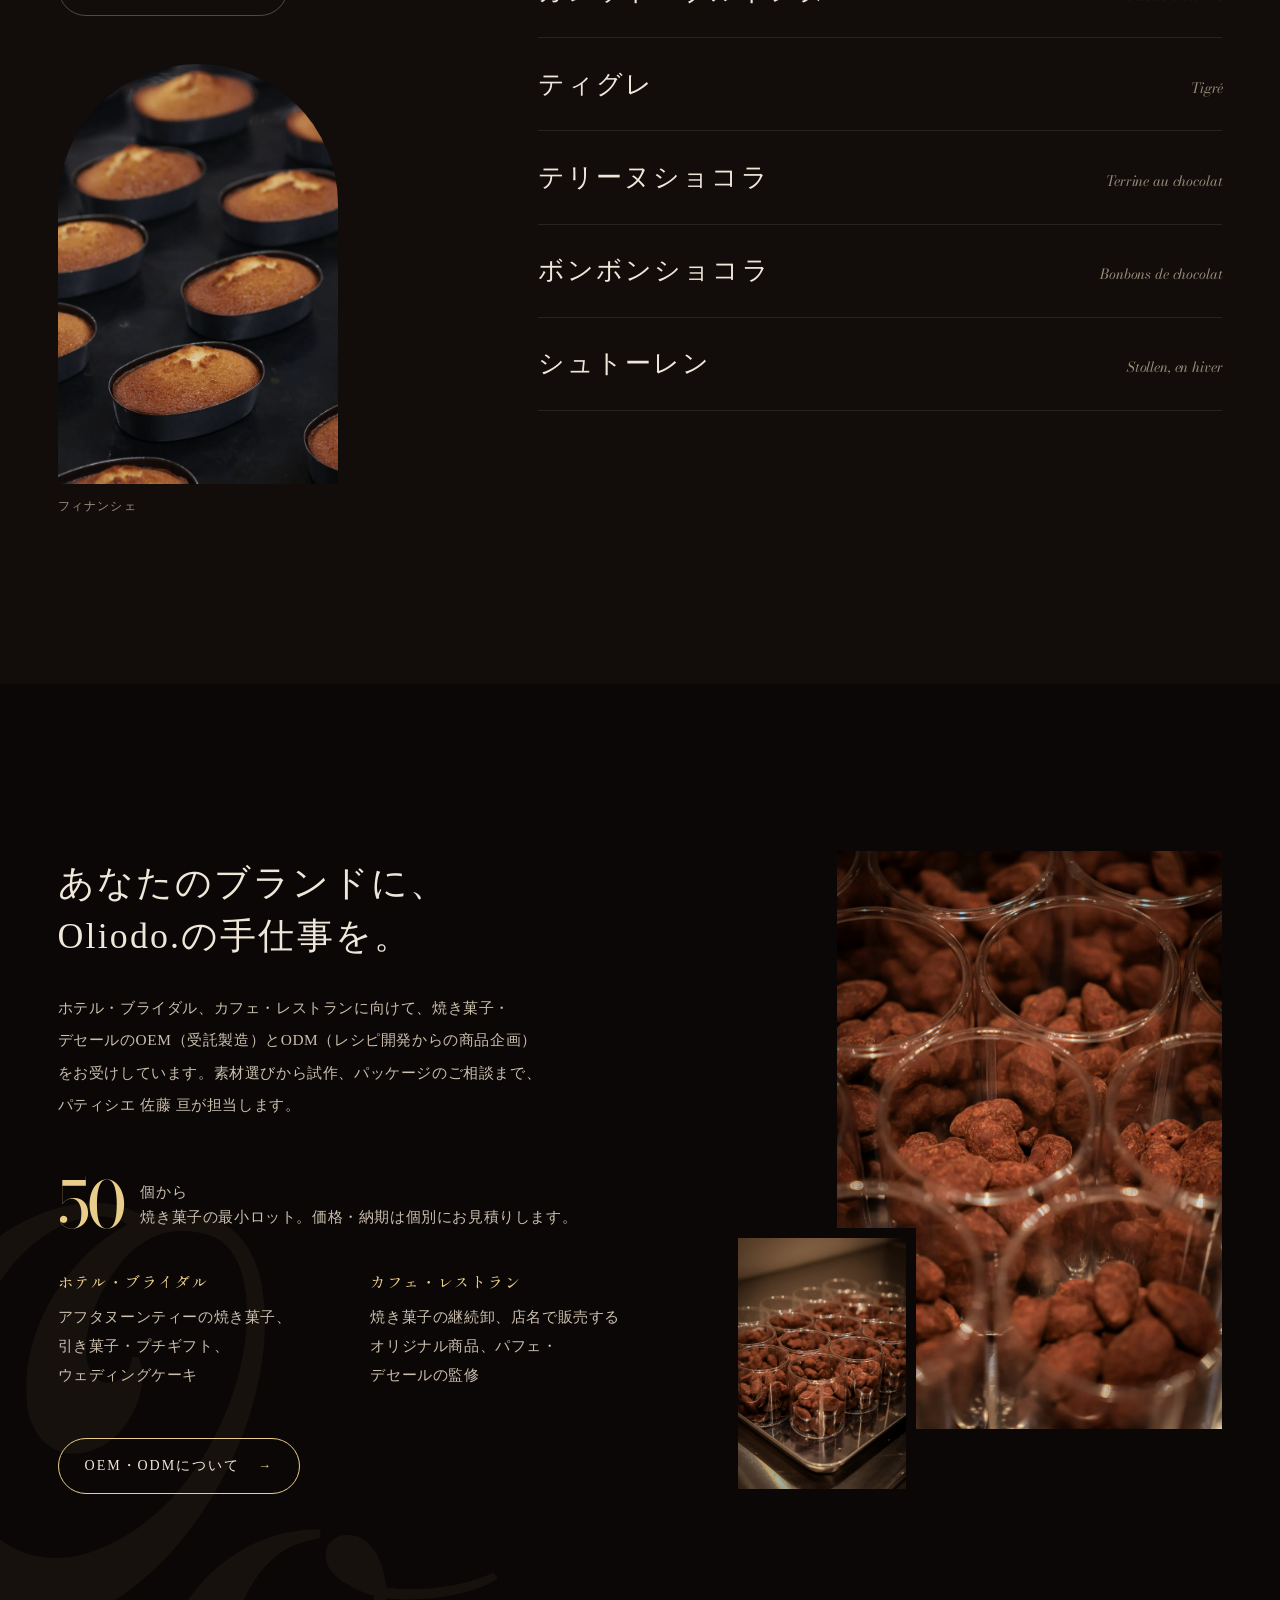
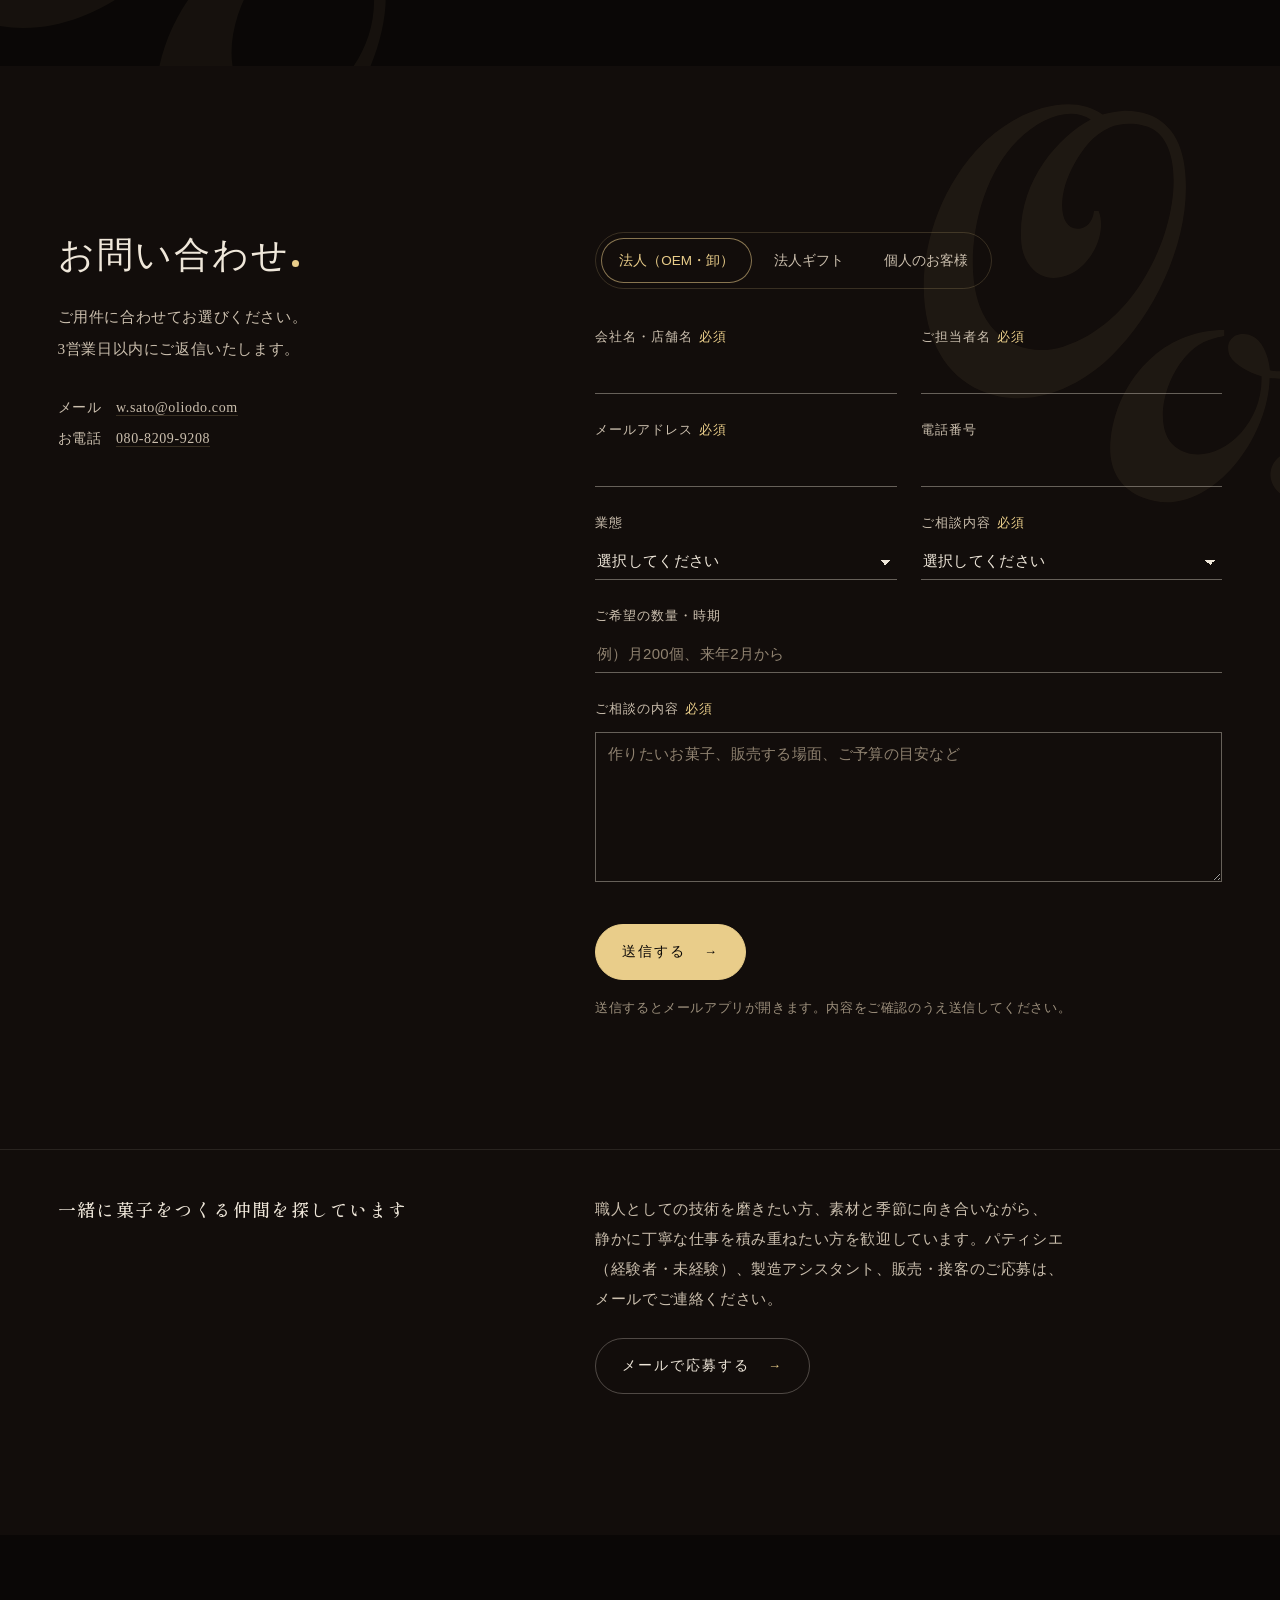
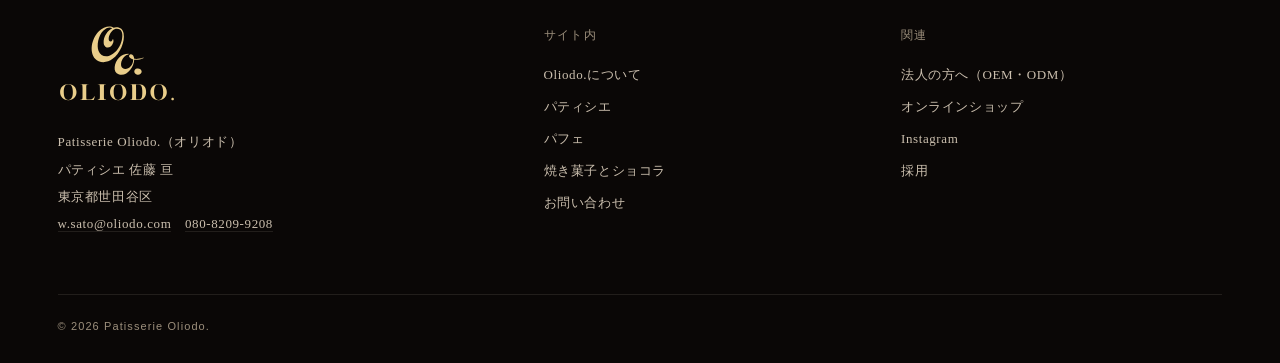
==== commit 1cc096a9: "LP改修（デザイン刷新・OEMページ・SEO/AIO）" ====
--- a/index.html
+++ b/index.html
@@ -3,3072 +3,385 @@
 <head>
 <meta charset="UTF-8">
 <meta name="viewport" content="width=device-width, initial-scale=1.0">
-<title>Oliodo. — 金木犀の香りのように、静かに心に残る菓子を。</title>
-<meta name="description" content="Oliodo.（オリオド）。Olivier odorant × Period. パティシエ佐藤亘による焼き菓子と洋菓子のブランド。人生の節目に寄り添う、ひと粒の物語。">
-<meta property="og:title" content="Oliodo. — 金木犀の香りのように、静かに心に残る菓子を。">
-<meta property="og:description" content="2025年大阪・関西万博「日本の宝物パフェグランプリ」受賞。季節の素材と職人の手仕事が織りなす、一口の物語。">
+<title>Patisserie Oliodo.（オリオド）｜焼き菓子・デセールのOEM／ODM｜パティシエ佐藤亘</title>
+<meta name="description" content="Patisserie Oliodo.（オリオド）は、2025年大阪・関西万博「日本の宝物パフェグランプリ」受賞パティシエ佐藤亘の菓子ブランド。カヌレなどの焼き菓子・デセールを手がけ、ホテル・ブライダル、カフェ・レストラン向けのOEM・ODM（レシピ開発からの受託製造）を小ロット50個からお受けしています。">
+<link rel="canonical" href="https://www.oliodo.com/">
+<meta name="robots" content="index,follow,max-image-preview:large">
+<meta name="theme-color" content="#17110E">
+<meta name="format-detection" content="telephone=no">
+
+<!-- OGP / SNS -->
+<meta property="og:site_name" content="Patisserie Oliodo.">
+<meta property="og:title" content="Patisserie Oliodo.（オリオド）｜金木犀の香りのように、静かに心に残る菓子を。">
+<meta property="og:description" content="2025年大阪・関西万博「日本の宝物パフェグランプリ」受賞。パティシエ佐藤亘の焼き菓子・デセールと、ホテル・カフェ向けOEM／ODM。">
 <meta property="og:type" content="website">
+<meta property="og:url" content="https://www.oliodo.com/">
+<meta property="og:image" content="https://www.oliodo.com/images/og.jpg">
+<meta property="og:image:width" content="1200">
+<meta property="og:image:height" content="630">
+<meta property="og:locale" content="ja_JP">
+<meta name="twitter:card" content="summary_large_image">
+
+<link rel="icon" href="/favicon.ico" sizes="any">
+<link rel="icon" type="image/png" href="/favicon-32.png" sizes="32x32">
+<link rel="apple-touch-icon" href="/apple-touch-icon.png">
+
 <link rel="preconnect" href="https://fonts.googleapis.com">
 <link rel="preconnect" href="https://fonts.gstatic.com" crossorigin>
-
-<!-- フォントpreload（Tier 2 - パフォーマンス改善 / FOIT回避） -->
-<link rel="preload" as="style" href="https://fonts.googleapis.com/css2?family=Cormorant+Garamond:ital,wght@0,300;0,400;0,500;1,300;1,400&family=Lato:wght@300;400;500;600;700&family=Noto+Sans+JP:wght@200;300;400;500&family=Noto+Serif+JP:wght@200;300;400;500;600&display=swap">
-
-<link href="https://fonts.googleapis.com/css2?family=Cormorant+Garamond:ital,wght@0,300;0,400;0,500;1,300;1,400&family=Lato:wght@300;400;500;600;700&family=Noto+Sans+JP:wght@200;300;400;500&family=Noto+Serif+JP:wght@200;300;400;500;600&display=swap" rel="stylesheet">
-
-<!-- JSON-LD 構造化データ（Tier 2 - SEO強化） -->
+<link rel="preload" as="image" href="images/hero2.jpg">
+<link href="https://fonts.googleapis.com/css2?family=Shippori+Mincho+B1:wght@400;500;600&family=Zen+Kaku+Gothic+New:wght@400;500&family=Bodoni+Moda:ital,opsz,wght@0,6..96,400;1,6..96,400&display=swap" rel="stylesheet">
+<link rel="stylesheet" href="assets/oliodo.css">
+<script>document.documentElement.classList.add('js');</script>
+
+<!-- 構造化データ（SEO / AIO）：ブランド・人物・サイトを1つのグラフで定義 -->
 <script type="application/ld+json">
 {
   "@context": "https://schema.org",
-  "@type": "Bakery",
-  "name": "Patisserie Oliodo",
-  "alternateName": "Oliodo.",
-  "image": "https://www.oliodo.com/images/og.jpg",
-  "url": "https://www.oliodo.com",
-  "telephone": "+81-80-8209-9208",
-  "email": "w.sato@oliodo.com",
-  "description": "Olivier odorant × Period. パティシエ佐藤亘による焼き菓子と洋菓子のブランド。人生の節目に寄り添う、ひと粒の物語。",
-  "founder": {
-    "@type": "Person",
-    "name": "佐藤 亘",
-    "alternateName": "Wataru Sato",
-    "jobTitle": "Patissier"
-  },
-  "award": [
-    "2025 大阪・関西万博 日本の宝物パフェグランプリ"
+  "@graph": [
+    {
+      "@type": ["Organization", "Bakery"],
+      "@id": "https://www.oliodo.com/#org",
+      "name": "Patisserie Oliodo.",
+      "alternateName": ["Oliodo.", "オリオド", "パティスリー オリオド"],
+      "url": "https://www.oliodo.com/",
+      "logo": "https://www.oliodo.com/images/icon-512.png",
+      "image": "https://www.oliodo.com/images/og.jpg",
+      "description": "パティシエ佐藤亘による焼き菓子・デセールのブランド。ホテル・ブライダル、カフェ・レストラン向けに焼き菓子のOEM（受託製造）・ODM（レシピ開発からの商品企画）を小ロットから提供。",
+      "slogan": "金木犀の香りのように、静かに心に残る菓子を。",
+      "telephone": "+81-80-8209-9208",
+      "email": "w.sato@oliodo.com",
+      "address": { "@type": "PostalAddress", "addressRegion": "東京都", "addressLocality": "世田谷区", "addressCountry": "JP" },
+      "areaServed": { "@type": "Country", "name": "日本" },
+      "founder": { "@id": "https://www.oliodo.com/#wataru-sato" },
+      "award": "2025年 大阪・関西万博「日本の宝物パフェグランプリ」グランプリ",
+      "knowsAbout": ["焼き菓子", "カヌレ", "フィナンシェ", "ガレット・ブルトンヌ", "テリーヌショコラ", "ボンボンショコラ", "パフェ", "デセール", "焼き菓子OEM", "菓子ODM", "アフタヌーンティー菓子", "引き菓子"],
+      "sameAs": ["https://www.instagram.com/oliodo_official/", "https://www.instagram.com/patisserie_oliodo/", "https://oliodo0901.base.shop/"],
+      "makesOffer": { "@type": "Offer", "itemOffered": { "@id": "https://www.oliodo.com/oem/#service" } },
+      "contactPoint": { "@type": "ContactPoint", "contactType": "OEM・ODM・卸のご相談", "email": "w.sato@oliodo.com", "telephone": "+81-80-8209-9208", "availableLanguage": ["ja"] }
+    },
+    {
+      "@type": "Person",
+      "@id": "https://www.oliodo.com/#wataru-sato",
+      "name": "佐藤 亘",
+      "alternateName": "Wataru Sato",
+      "jobTitle": "パティシエ",
+      "worksFor": { "@id": "https://www.oliodo.com/#org" },
+      "award": "2025年 大阪・関西万博「日本の宝物パフェグランプリ」グランプリ",
+      "hasCredential": { "@type": "EducationalOccupationalCredential", "name": "製菓衛生師" },
+      "knowsAbout": ["パティスリー", "焼き菓子", "パフェ", "デセール", "菓子の商品開発"]
+    },
+    {
+      "@type": "WebSite",
+      "@id": "https://www.oliodo.com/#website",
+      "url": "https://www.oliodo.com/",
+      "name": "Patisserie Oliodo.",
+      "inLanguage": "ja",
+      "publisher": { "@id": "https://www.oliodo.com/#org" }
+    }
   ]
 }
 </script>
 
-<script type="application/ld+json">
-{
-  "@context": "https://schema.org",
-  "@type": "Person",
-  "name": "佐藤 亘",
-  "alternateName": "Wataru Sato",
-  "jobTitle": "Patissier",
-  "worksFor": {
-    "@type": "Bakery",
-    "name": "Patisserie Oliodo"
-  },
-  "award": "2025 大阪・関西万博 日本の宝物パフェグランプリ"
-}
-</script>
-
-<style>
-/* =========================================================
-   Reset & Tokens
-========================================================= */
-*, *::before, *::after { margin:0; padding:0; box-sizing:border-box; }
-
-:root {
-  /* ===== Surface ===== */
-  --bg-pure:       #FFFFFF;
-  --bg-cream:      #FAF7F2;
-  --bg-warm:       #F5EDE0;
-  --bg-section:    #F0E8D8;
-  --bg-dark:       #1A0F08;
-  --bg-darker:     #0F0805;
-
-  /* ===== Text（A11y改善: mute/soft をAAA寄りに） ===== */
-  --text-primary:  #2C1A0A;
-  --text-body:     #3D2614;
-  --text-mute:     #5C4D3C;   /* ← #6B5A47 から変更（コントラスト 7.0:1 → 9.5:1 へ） */
-  --text-soft:     #6B5A47;   /* ← #8B7459 から変更（コントラスト 5.4:1 → 7.0:1 へ） */
-  --text-light:    #FAF7F2;
-  --text-cream:    #E8C87A;
-
-  /* ===== Brand Accent（chestnut系はそのまま、goldは3階層化） ===== */
-  --chestnut:      #7B4F1F;
-  --chestnut-deep: #5A3815;
-  --chestnut-dark: #3A2410;
-
-  /* Gold 3階層 */
-  --gold-primary:  #C9A85C;   /* CTAボタン、awardバッジ、grandprix-titleのem などの強アクセント専用 */
-  --gold-muted:   #B89549;   /* eyebrow border, hero-scroll, ナビhover下線 */
-  --gold-soft:    rgba(201, 168, 92, 0.45); /* 装飾線・border のみ */
-
-  /* 後方互換エイリアス（既存class壊さない） */
-  --gold:          var(--gold-primary);
-  --gold-light:    #E8C87A;
-  --gold-pale:     #F0E0B8;
-
-  /* ===== Lines ===== */
-  --line:          #E5DACA;
-  --line-soft:     #F0E8D8;
-  --line-strong:   var(--gold-primary);
-  --line-dark:     #3A2410;
-
-  /* ===== Semantic（フォームのバリデーション用、新規追加） ===== */
-  --color-error:   #B85450;   /* くすんだ赤、ブランドトーン維持 */
-  --color-success: #7C8B5A;   /* 成功用、彩度抑えめ */
-
-  /* Typography */
-  --serif-en: 'Cormorant Garamond', 'Times New Roman', serif;
-  --serif-jp: 'Noto Serif JP', '游明朝', 'Yu Mincho', serif;
-  --sans-jp:  'Noto Sans JP', '游ゴシック', sans-serif;
-  --sans-en:  'Lato', sans-serif;
-
-  --ease: cubic-bezier(0.25, 0.1, 0.25, 1);
-  --ease-out: cubic-bezier(0.16, 1, 0.3, 1);
-
-  /* Spacing */
-  --section-gap: clamp(80px, 10vw, 140px);
-  --content-pad: clamp(20px, 4vw, 56px);
-  --max-width: 1320px;
-}
-
-html { scroll-behavior: smooth; }
-body {
-  font-family: var(--sans-jp);
-  background: var(--bg-pure);
-  color: var(--text-body);
-  font-weight: 300;
-  line-height: 1.85;
-  -webkit-font-smoothing: antialiased;
-  font-feature-settings: "palt";
-  overflow-x: hidden;
-}
-
-img { display: block; max-width: 100%; height: auto; }
-a { color: inherit; text-decoration: none; transition: color 0.4s var(--ease); }
-button { font-family: inherit; cursor: pointer; border: none; background: none; }
-
-/* =========================================================
-   A11y: Focus Management（追加 / Tier 1）
-========================================================= */
-*:focus { outline: none; } /* デフォルト青枠を消す */
-
-a:focus-visible,
-button:focus-visible,
-input:focus-visible,
-select:focus-visible,
-textarea:focus-visible,
-[tabindex]:focus-visible {
-  outline: 2px solid var(--chestnut);
-  outline-offset: 4px;
-  border-radius: 0; /* 角丸ゼロのブランド一貫性 */
-  transition: outline-offset 0.2s var(--ease);
-}
-
-/* ライト背景上のフォームフィールドは inset shadow 併用で視認性UP */
-input:focus-visible,
-select:focus-visible,
-textarea:focus-visible {
-  outline-offset: 2px;
-  box-shadow: 0 0 0 3px rgba(123, 79, 31, 0.12);
-}
-
-/* ダーク背景セクション（patissier, oem, footer）用は gold-light で */
-.patissier a:focus-visible,
-.oem a:focus-visible,
-.footer a:focus-visible,
-.patissier button:focus-visible,
-.oem button:focus-visible,
-.footer button:focus-visible {
-  outline-color: var(--gold-light);
-}
-
-/* visually-hidden ユーティリティ（スクリーンリーダー専用） */
-.visually-hidden {
-  position: absolute;
-  width: 1px;
-  height: 1px;
-  padding: 0;
-  margin: -1px;
-  overflow: hidden;
-  clip: rect(0, 0, 0, 0);
-  white-space: nowrap;
-  border: 0;
-}
-
-/* Skip link（キーボードユーザー / スクリーンリーダー対応） */
-.skip-link {
-  position: absolute;
-  top: -100px;
-  left: 16px;
-  z-index: 9999;
-  padding: 12px 24px;
-  background: var(--chestnut-deep);
-  color: var(--gold-light);
-  font-family: var(--sans-en);
-  font-size: 12px;
-  letter-spacing: 0.32em;
-  text-transform: uppercase;
-  text-decoration: none;
-  font-weight: 600;
-  transition: top 0.3s var(--ease);
-}
-.skip-link:focus {
-  top: 16px;
-}
-
-/* =========================================================
-   Utility / Section Base
-========================================================= */
-.section {
-  padding: var(--section-gap) 0;
-  position: relative;
-}
-.content {
-  max-width: var(--max-width);
-  margin: 0 auto;
-  padding: 0 var(--content-pad);
-  position: relative;
-}
-.section-num {
-  position: absolute;
-  top: clamp(40px, 5vw, 64px);
-  left: clamp(20px, 4vw, 56px);
-  font-family: var(--sans-en);
-  font-size: 11px;
-  letter-spacing: 0.32em;
-  text-transform: uppercase;
-  color: var(--gold);
-  font-weight: 400;
-  z-index: 2;
-}
-.eyebrow {
-  display: inline-block;
-  font-family: var(--sans-en);
-  font-size: 11px;
-  letter-spacing: 0.36em;
-  text-transform: uppercase;
-  color: var(--chestnut);
-  font-weight: 500;
-  margin-bottom: 24px;
-  padding-bottom: 8px;
-  border-bottom: 1px solid var(--gold);
-}
-.heading-jp {
-  font-family: var(--serif-jp);
-  font-weight: 300;
-  color: var(--text-primary);
-  line-height: 1.6;
-  letter-spacing: 0.1em;
-}
-.heading-en {
-  font-family: var(--serif-en);
-  font-weight: 300;
-  font-style: italic;
-  color: var(--text-primary);
-  line-height: 1.1;
-  letter-spacing: 0.01em;
-}
-.heading-en em {
-  font-style: italic;
-  color: var(--chestnut);
-}
-.section-header { margin-bottom: clamp(48px, 6vw, 80px); }
-
-/* Reveal animation */
-.reveal {
-  opacity: 0;
-  transform: translateY(28px);
-  transition: opacity 1.2s var(--ease-out), transform 1.2s var(--ease-out);
-  will-change: opacity, transform;
-}
-.reveal.is-visible {
-  opacity: 1;
-  transform: translateY(0);
-}
-.reveal-d1 { transition-delay: 0.15s; }
-.reveal-d2 { transition-delay: 0.3s; }
-.reveal-d3 { transition-delay: 0.45s; }
-
-/* =========================================================
-   Header / Nav
-========================================================= */
-.header {
-  position: fixed;
-  top: 0; left: 0; right: 0;
-  z-index: 100;
-  padding: 18px clamp(20px, 4vw, 56px);
-  display: flex;
-  justify-content: space-between;
-  align-items: center;
-  background: rgba(255, 255, 255, 0.92);
-  backdrop-filter: blur(20px);
-  -webkit-backdrop-filter: blur(20px);
-  border-bottom: 1px solid transparent;
-  transition: background 0.5s var(--ease), border-color 0.5s var(--ease);
-}
-.header.scrolled {
-  background: rgba(255, 255, 255, 0.98);
-  border-bottom-color: var(--line);
-}
-.header-logo {
-  height: 38px;
-  display: block;
-}
-.header-logo img {
-  height: 100%;
-  width: auto;
-  display: block;
-}
-.nav {
-  display: flex;
-  gap: clamp(20px, 2.6vw, 40px);
-  align-items: center;
-}
-.nav a {
-  font-family: var(--sans-en);
-  font-size: 11px;
-  letter-spacing: 0.28em;
-  text-transform: uppercase;
-  color: var(--text-primary);
-  font-weight: 500;
-  position: relative;
-  padding: 6px 0;
-}
-.nav a::after {
-  content: '';
-  position: absolute;
-  bottom: 0;
-  left: 50%;
-  width: 0;
-  height: 1px;
-  background: var(--gold);
-  transition: all 0.4s var(--ease);
-  transform: translateX(-50%);
-}
-.nav a:hover { color: var(--chestnut); }
-.nav a:hover::after { width: 100%; }
-.nav-cta {
-  padding: 10px 22px !important;
-  background: var(--chestnut-deep);
-  color: var(--text-light) !important;
-  border-radius: 0;
-  letter-spacing: 0.24em !important;
-}
-.nav-cta::after { display: none !important; }
-.nav-cta:hover {
-  background: var(--chestnut-dark);
-  color: var(--gold-light) !important;
-}
-.menu-btn {
-  display: none;
-  flex-direction: column;
-  gap: 5px;
-  padding: 8px;
-  z-index: 110;
-}
-.menu-btn span {
-  width: 24px;
-  height: 1.5px;
-  background: var(--text-primary);
-  transition: all 0.4s var(--ease);
-}
-.menu-btn.active span:nth-child(1) { transform: translateY(6.5px) rotate(45deg); }
-.menu-btn.active span:nth-child(2) { opacity: 0; }
-.menu-btn.active span:nth-child(3) { transform: translateY(-6.5px) rotate(-45deg); }
-
-@media (max-width: 900px) {
-  .menu-btn { display: flex; }
-  .nav {
-    position: fixed;
-    inset: 0;
-    background: var(--bg-cream);
-    flex-direction: column;
-    justify-content: center;
-    gap: 32px;
-    transform: translateX(100%);
-    transition: transform 0.6s var(--ease);
-    z-index: 105;
-  }
-  .nav.active { transform: translateX(0); }
-  .nav a { font-size: 14px; }
-}
-
-/* =========================================================
-   Hero with Slideshow
-========================================================= */
-.hero {
-  height: 100vh;
-  min-height: 680px;
-  position: relative;
-  overflow: hidden;
-  display: flex;
-  align-items: center;
-  justify-content: center;
-  background: var(--bg-darker);
-}
-.hero-slides {
-  position: absolute;
-  inset: 0;
-  z-index: 1;
-}
-.hero-slide {
-  position: absolute;
-  inset: 0;
-  opacity: 0;
-  transition: opacity 1.8s var(--ease);
-  background-size: cover;
-  background-position: center;
-  background-repeat: no-repeat;
-}
-.hero-slide.active { opacity: 1; }
-.hero-slide::after {
-  content: '';
-  position: absolute;
-  inset: 0;
-  background: linear-gradient(
-    180deg,
-    rgba(15, 8, 5, 0.30) 0%,
-    rgba(15, 8, 5, 0.45) 60%,
-    rgba(15, 8, 5, 0.65) 100%
-  );
-}
-
-.hero-inner {
-  position: relative;
-  z-index: 2;
-  text-align: center;
-  color: var(--text-light);
-  padding: 0 var(--content-pad);
-  max-width: 920px;
-}
-.hero-logo {
-  width: clamp(180px, 22vw, 280px);
-  height: auto;
-  margin: 0 auto 36px;
-  opacity: 0;
-  animation: heroLogoIn 1.6s var(--ease-out) 0.4s forwards;
-}
-.hero-jp {
-  font-family: var(--serif-jp);
-  font-size: clamp(20px, 2.6vw, 32px);
-  font-weight: 200;
-  letter-spacing: 0.2em;
-  line-height: 1.9;
-  color: var(--text-light);
-  margin-bottom: 20px;
-  opacity: 0;
-  animation: heroFadeIn 1.4s var(--ease-out) 1.0s forwards;
-  text-shadow: 0 2px 30px rgba(0,0,0,0.4);
-}
-.hero-jp-sub {
-  font-family: var(--serif-jp);
-  font-size: clamp(13px, 1.2vw, 16px);
-  font-weight: 300;
-  letter-spacing: 0.4em;
-  color: var(--gold-light);
-  opacity: 0;
-  animation: heroFadeIn 1.4s var(--ease-out) 1.4s forwards;
-  margin-bottom: 48px;
-}
-
-/* Hero Credentials バッジ（追加 / Tier 2 - 5秒テスト改善） */
-.hero-credentials {
-  display: inline-flex;
-  align-items: center;
-  gap: 14px;
-  margin-top: 12px;
-  padding: 12px 22px;
-  font-family: var(--sans-en);
-  font-size: 10px;
-  font-weight: 500;
-  letter-spacing: 0.36em;
-  text-transform: uppercase;
-  color: var(--text-light);
-  text-decoration: none;
-  border: 1px solid rgba(232, 200, 122, 0.55);
-  background: rgba(15, 8, 5, 0.25);
-  backdrop-filter: blur(6px);
-  -webkit-backdrop-filter: blur(6px);
-  opacity: 0;
-  animation: heroFadeIn 1.4s var(--ease-out) 1.7s forwards;
-  transition: border-color 0.4s var(--ease), background 0.4s var(--ease);
-}
-.hero-credentials:hover {
-  border-color: var(--gold-light);
-  background: rgba(15, 8, 5, 0.45);
-}
-.cred-year {
-  font-family: var(--serif-en);
-  font-style: italic;
-  font-size: 14px;
-  letter-spacing: 0.1em;
-  color: var(--gold-light);
-  font-weight: 400;
-}
-.cred-divider {
-  color: var(--gold-light);
-  opacity: 0.5;
-}
-.cred-text {
-  /* デフォルトのスタイルを継承 */
-}
-@media (max-width: 600px) {
-  .hero-credentials {
-    font-size: 9px;
-    letter-spacing: 0.28em;
-    padding: 10px 16px;
-    gap: 10px;
-  }
-  .cred-year { font-size: 12px; }
-}
-
-/* =========================================================
-   Hero Event Banner（イベント誘導 / 期間限定 / 取外し可）
-   挙動：
-   - 5/23 23:59 までは Hero 右上に控えめに表示
-   - 5/24 0:00 〜 5/30 23:59 は「Thank you」表示に切替
-   - 5/31 0:00 以降は完全非表示（JSでremoveされる）
-   - ユーザーが × で閉じたら sessionStorage で同セッション中は再表示しない
-========================================================= */
-.event-banner {
-  position: absolute;
-  top: clamp(80px, 12vh, 120px);
-  right: var(--content-pad);
-  z-index: 5;
-  display: flex;
-  align-items: stretch;
-  background: rgba(15, 8, 5, 0.55);
-  backdrop-filter: blur(10px) saturate(120%);
-  -webkit-backdrop-filter: blur(10px) saturate(120%);
-  border: 1px solid rgba(232, 200, 122, 0.4);
-  max-width: 340px;
-  opacity: 0;
-  transform: translateY(-12px);
-  animation: bannerFadeIn 0.9s var(--ease-out) 2.0s forwards;
-  transition: opacity 0.4s var(--ease), border-color 0.4s var(--ease);
-}
-.event-banner:hover {
-  border-color: rgba(232, 200, 122, 0.7);
-  background: rgba(15, 8, 5, 0.7);
-}
-.event-banner.is-thank-you { /* 5/24〜5/30 の感謝モード */
-  background: rgba(15, 8, 5, 0.45);
-  border-color: rgba(232, 200, 122, 0.25);
-}
-
-.event-banner-link {
-  display: flex;
-  flex-direction: column;
-  align-items: flex-start;
-  padding: 14px 18px;
-  flex: 1;
-  min-width: 0;
-  text-decoration: none;
-  color: var(--text-light);
-}
-.event-banner-eyebrow {
-  font-family: var(--sans-en);
-  font-size: 9px;
-  font-weight: 600;
-  letter-spacing: 0.36em;
-  text-transform: uppercase;
-  color: var(--gold-light);
-  margin-bottom: 6px;
-}
-.event-banner-title {
-  font-family: var(--serif-en);
-  font-style: italic;
-  font-weight: 400;
-  font-size: 14px;
-  letter-spacing: 0.04em;
-  line-height: 1.25;
-  color: var(--text-light);
-  margin-bottom: 4px;
-}
-.event-banner-date {
-  font-family: var(--sans-jp);
-  font-size: 10px;
-  font-weight: 400;
-  letter-spacing: 0.18em;
-  color: var(--gold-light);
-  opacity: 0.85;
-}
-.event-banner-cta {
-  font-family: var(--sans-jp);
-  font-size: 9px;
-  letter-spacing: 0.18em;
-  color: var(--gold-light);
-  margin-top: 8px;
-  padding-top: 8px;
-  border-top: 1px solid rgba(232, 200, 122, 0.25);
-  width: 100%;
-  display: flex;
-  align-items: center;
-  gap: 6px;
-}
-.event-banner-cta::after {
-  content: '→';
-  font-family: var(--serif-en);
-  font-style: italic;
-  margin-left: auto;
-  transition: transform 0.4s var(--ease);
-}
-.event-banner-link:hover .event-banner-cta::after {
-  transform: translateX(4px);
-}
-
-.event-banner-close {
-  flex: 0 0 auto;
-  width: 28px;
-  background: transparent;
-  border: none;
-  border-left: 1px solid rgba(232, 200, 122, 0.2);
-  color: var(--text-light);
-  cursor: pointer;
-  font-size: 14px;
-  font-family: var(--sans-en);
-  display: flex;
-  align-items: center;
-  justify-content: center;
-  opacity: 0.5;
-  transition: opacity 0.3s var(--ease);
-}
-.event-banner-close:hover {
-  opacity: 1;
-}
-
-@keyframes bannerFadeIn {
-  to {
-    opacity: 1;
-    transform: translateY(0);
-  }
-}
-
-/* モバイル: より控えめに、画面下部に固定（重要なHeroテキストを邪魔しない） */
-@media (max-width: 768px) {
-  .event-banner {
-    position: fixed;
-    top: auto;
-    bottom: 16px;
-    left: 16px;
-    right: 16px;
-    max-width: none;
-    animation-delay: 2.5s;
-    box-shadow: 0 8px 24px rgba(0, 0, 0, 0.3);
-  }
-  .event-banner-title { font-size: 13px; }
-  .event-banner-eyebrow { font-size: 8px; }
-}
-.hero-scroll {
-  position: absolute;
-  bottom: 36px;
-  left: 50%;
-  transform: translateX(-50%);
-  z-index: 3;
-  font-family: var(--sans-en);
-  font-size: 10px;
-  letter-spacing: 0.36em;
-  text-transform: uppercase;
-  color: var(--gold-light);
-  opacity: 0;
-  animation: heroFadeIn 1.4s var(--ease-out) 2s forwards;
-  text-align: center;
-}
-.hero-scroll::after {
-  content: '';
-  display: block;
-  width: 1px;
-  height: 32px;
-  background: var(--gold-light);
-  margin: 12px auto 0;
-  animation: scrollLine 2s var(--ease) 2s infinite;
-}
-.hero-dots {
-  position: absolute;
-  bottom: 80px;
-  right: 36px;
-  z-index: 3;
-  display: flex;
-  flex-direction: column;
-  gap: 10px;
-  opacity: 0;
-  animation: heroFadeIn 1.4s var(--ease-out) 1.6s forwards;
-}
-.hero-dot {
-  width: 6px;
-  height: 6px;
-  border-radius: 50%;
-  background: rgba(232, 200, 122, 0.35);
-  cursor: pointer;
-  transition: all 0.4s var(--ease);
-}
-.hero-dot.active {
-  background: var(--gold-light);
-  transform: scale(1.6);
-}
-@media (max-width: 720px) {
-  .hero-dots { bottom: 70px; right: 20px; }
-}
-
-@keyframes heroLogoIn {
-  from { opacity: 0; transform: translateY(12px) scale(0.96); }
-  to { opacity: 1; transform: none; }
-}
-@keyframes heroFadeIn {
-  from { opacity: 0; transform: translateY(12px); }
-  to { opacity: 1; transform: none; }
-}
-@keyframes scrollLine {
-  0% { transform: scaleY(0); transform-origin: top; }
-  50% { transform: scaleY(1); transform-origin: top; }
-  51% { transform-origin: bottom; }
-  100% { transform: scaleY(0); transform-origin: bottom; }
-}
-
-/* =========================================================
-   Marquee
-========================================================= */
-.marquee {
-  background: var(--chestnut-dark);
-  color: var(--gold-light);
-  padding: 26px 0;
-  overflow: hidden;
-  border-top: 1px solid var(--gold);
-  border-bottom: 1px solid var(--gold);
-}
-.marquee-inner {
-  display: flex;
-  gap: 60px;
-  animation: marquee 50s linear infinite;
-  white-space: nowrap;
-}
-.marquee span {
-  font-family: var(--serif-en);
-  font-size: clamp(18px, 2.2vw, 28px);
-  font-style: italic;
-  letter-spacing: 0.1em;
-}
-.marquee span::after {
-  content: '✦';
-  margin-left: 60px;
-  color: var(--gold);
-  font-style: normal;
-}
-@keyframes marquee {
-  to { transform: translateX(-50%); }
-}
-
-/* =========================================================
-   Statement Section
-========================================================= */
-.statement {
-  background: var(--bg-cream);
-  text-align: center;
-}
-.statement-text {
-  font-family: var(--serif-jp);
-  font-size: clamp(18px, 2.4vw, 28px);
-  font-weight: 200;
-  line-height: 2.4;
-  letter-spacing: 0.18em;
-  color: var(--text-primary);
-  max-width: 880px;
-  margin: 0 auto;
-}
-.statement-text em {
-  color: var(--chestnut);
-  font-style: normal;
-  font-weight: 400;
-  position: relative;
-}
-.statement-text em::after {
-  content: '';
-  position: absolute;
-  bottom: -2px;
-  left: 0;
-  right: 0;
-  height: 1px;
-  background: var(--gold);
-  opacity: 0.6;
-}
-.statement-divider {
-  width: 60px;
-  height: 1px;
-  background: var(--gold);
-  margin: 48px auto;
-}
-
-/* =========================================================
-   Concept Section
-========================================================= */
-.concept {
-  background: var(--bg-pure);
-}
-.concept-grid {
-  display: grid;
-  grid-template-columns: 1fr;
-  gap: clamp(48px, 6vw, 96px);
-  align-items: start;
-}
-@media (min-width: 900px) {
-  .concept-grid { grid-template-columns: 1fr 1fr; }
-}
-.concept-text {
-  font-family: var(--serif-jp);
-  font-size: clamp(13px, 1.05vw, 15px);
-  line-height: 2.3;
-  color: var(--text-body);
-  font-weight: 300;
-  letter-spacing: 0.06em;
-}
-.concept-text p { margin-bottom: 1.6em; }
-.concept-text .lead {
-  font-size: clamp(20px, 2.2vw, 26px);
-  font-weight: 400;
-  color: var(--chestnut-deep);
-  margin-bottom: 1.2em;
-  letter-spacing: 0.18em;
-}
-.concept-text .pull-quote {
-  font-family: var(--serif-jp);
-  font-size: clamp(16px, 1.6vw, 20px);
-  font-weight: 400;
-  color: var(--chestnut-deep);
-  text-align: center;
-  padding: 32px 24px;
-  margin: 32px 0;
-  border-top: 1px solid var(--gold);
-  border-bottom: 1px solid var(--gold);
-  letter-spacing: 0.16em;
-  line-height: 2.1;
-  background: var(--bg-cream);
-}
-.concept-visual {
-  position: sticky;
-  top: 100px;
-  overflow: hidden;
-}
-.concept-visual img {
-  width: 100%;
-  aspect-ratio: 4/5;
-  object-fit: cover;
-  transition: transform 1.4s var(--ease);
-}
-.concept-visual:hover img { transform: scale(1.04); }
-.concept-visual-caption {
-  margin-top: 16px;
-  font-family: var(--sans-en);
-  font-size: 11px;
-  letter-spacing: 0.36em;
-  text-transform: uppercase;
-  color: var(--text-mute);
-  text-align: right;
-}
-
-/* =========================================================
-   Philosophy Section
-========================================================= */
-.philosophy {
-  background: var(--bg-cream);
-  position: relative;
-}
-.philosophy::before {
-  content: '';
-  position: absolute;
-  inset: 0;
-  background-image:
-    radial-gradient(circle at 20% 20%, rgba(201, 168, 92, 0.04) 0%, transparent 60%),
-    radial-gradient(circle at 80% 70%, rgba(123, 79, 31, 0.03) 0%, transparent 60%);
-  pointer-events: none;
-}
-.philosophy .section-header {
-  text-align: center;
-}
-.philosophy .heading-jp {
-  font-size: clamp(24px, 3.2vw, 38px);
-  letter-spacing: 0.16em;
-}
-.philosophy-grid {
-  display: grid;
-  grid-template-columns: 1fr;
-  gap: clamp(48px, 5vw, 72px);
-}
-@media (min-width: 800px) {
-  .philosophy-grid { grid-template-columns: repeat(3, 1fr); }
-}
-.phil-item {
-  position: relative;
-  text-align: left;
-}
-.phil-num {
-  font-family: var(--serif-en);
-  font-size: 56px;
-  font-weight: 200;
-  font-style: italic;
-  color: var(--gold);
-  line-height: 1;
-  margin-bottom: 16px;
-}
-.phil-img {
-  width: 100%;
-  aspect-ratio: 4/3;
-  overflow: hidden;
-  margin-bottom: 28px;
-  position: relative;
-}
-.phil-img img {
-  width: 100%;
-  height: 100%;
-  object-fit: cover;
-  transition: transform 1.4s var(--ease);
-}
-.phil-img.farmer img { object-position: center 30%; }
-.phil-item:hover .phil-img img { transform: scale(1.06); }
-.phil-item h3 {
-  font-family: var(--serif-en);
-  font-size: clamp(28px, 3vw, 36px);
-  font-weight: 300;
-  font-style: italic;
-  color: var(--chestnut-deep);
-  margin-bottom: 8px;
-}
-.phil-item .ja-label {
-  font-family: var(--serif-jp);
-  font-size: 14px;
-  font-weight: 400;
-  letter-spacing: 0.4em;
-  color: var(--text-soft);
-  margin-bottom: 16px;
-}
-.phil-item p {
-  font-family: var(--serif-jp);
-  font-size: 14px;
-  line-height: 2.1;
-  color: var(--text-body);
-  font-weight: 300;
-}
-
-/* =========================================================
-   Patissier Section
-========================================================= */
-.patissier {
-  background: var(--bg-darker);
-  color: var(--text-light);
-  position: relative;
-  overflow: hidden;
-}
-.patissier::before {
-  content: '';
-  position: absolute;
-  inset: 0;
-  background-image:
-    radial-gradient(ellipse at 70% 50%, rgba(201, 168, 92, 0.08) 0%, transparent 65%);
-  pointer-events: none;
-}
-.patissier .section-num { color: var(--gold); }
-.patissier .eyebrow {
-  color: var(--gold-light);
-  border-bottom-color: var(--gold);
-}
-.patissier .heading-jp { color: var(--text-light); }
-.patissier .heading-en { color: var(--text-light); }
-.patissier-grid {
-  display: grid;
-  grid-template-columns: 1fr;
-  gap: clamp(48px, 6vw, 96px);
-  align-items: center;
-}
-@media (min-width: 900px) {
-  .patissier-grid { grid-template-columns: 1.05fr 1fr; }
-}
-.patissier-img {
-  position: relative;
-}
-.patissier-img img {
-  width: 100%;
-  aspect-ratio: 4/3;
-  object-fit: cover;
-  filter: brightness(0.95) contrast(1.05);
-}
-.patissier-text .heading-jp {
-  font-size: clamp(20px, 2.4vw, 28px);
-  margin-bottom: 32px;
-}
-.patissier-text p {
-  font-family: var(--serif-jp);
-  font-size: 14px;
-  line-height: 2.2;
-  color: var(--text-light);
-  font-weight: 300;
-  letter-spacing: 0.06em;
-  margin-bottom: 1.4em;
-  opacity: 0.92;
-}
-.patissier-name {
-  font-family: var(--serif-en);
-  font-size: clamp(28px, 3vw, 38px);
-  font-style: italic;
-  font-weight: 300;
-  color: var(--gold-light);
-  margin-top: 32px;
-}
-.patissier-name-jp {
-  font-family: var(--serif-jp);
-  font-size: 14px;
-  letter-spacing: 0.4em;
-  color: var(--text-light);
-  font-weight: 300;
-  opacity: 0.7;
-  margin-top: 4px;
-}
-
-/* =========================================================
-   Grand Prix Section
-========================================================= */
-.grandprix {
-  background: var(--bg-pure);
-  position: relative;
-  overflow: hidden;
-}
-.grandprix::before {
-  content: '';
-  position: absolute;
-  width: 60%;
-  height: 60%;
-  top: 20%;
-  right: -10%;
-  background: radial-gradient(circle, rgba(201, 168, 92, 0.06) 0%, transparent 70%);
-  pointer-events: none;
-}
-.grandprix-grid {
-  display: grid;
-  grid-template-columns: 1fr;
-  gap: clamp(48px, 6vw, 80px);
-  align-items: center;
-}
-@media (min-width: 900px) {
-  .grandprix-grid { grid-template-columns: 1fr 1fr; }
-}
-.grandprix-text .eyebrow {
-  margin-bottom: 28px;
-}
-.grandprix-title {
-  font-family: var(--serif-en);
-  font-size: clamp(56px, 9vw, 110px);
-  font-weight: 200;
-  font-style: italic;
-  line-height: 0.95;
-  color: var(--chestnut-deep);
-  margin-bottom: 20px;
-}
-.grandprix-title em {
-  color: var(--gold);
-  font-style: italic;
-}
-.grandprix-jp {
-  font-family: var(--serif-jp);
-  font-size: clamp(16px, 2vw, 22px);
-  font-weight: 300;
-  line-height: 2;
-  color: var(--text-primary);
-  margin-bottom: 28px;
-  letter-spacing: 0.12em;
-}
-.grandprix-desc {
-  font-family: var(--serif-jp);
-  font-size: 14px;
-  line-height: 2.2;
-  color: var(--text-body);
-  font-weight: 300;
-  margin-bottom: 36px;
-  letter-spacing: 0.06em;
-}
-.grandprix-badge {
-  display: inline-flex;
-  align-items: center;
-  gap: 22px;
-  padding: 22px 28px;
-  border: 1px solid var(--gold);
-  position: relative;
-  background: var(--bg-cream);
-}
-.grandprix-badge::before {
-  content: '';
-  position: absolute;
-  inset: 5px;
-  border: 1px solid var(--gold-pale);
-  pointer-events: none;
-}
-.badge-year {
-  font-family: var(--serif-en);
-  font-size: clamp(40px, 5vw, 56px);
-  font-weight: 300;
-  font-style: italic;
-  color: var(--gold);
-  line-height: 1;
-}
-.badge-text {
-  font-family: var(--serif-jp);
-  font-size: 12px;
-  font-weight: 400;
-  color: var(--text-primary);
-  letter-spacing: 0.1em;
-  line-height: 1.85;
-}
-.grandprix-img-wrap {
-  position: relative;
-}
-.grandprix-img-wrap::before {
-  content: '';
-  position: absolute;
-  inset: 12px;
-  border: 1px solid var(--gold);
-  z-index: 1;
-  pointer-events: none;
-  transition: inset 0.6s var(--ease);
-}
-.grandprix-img-wrap:hover::before { inset: 6px; }
-.grandprix-img {
-  width: 100%;
-  aspect-ratio: 3/4;
-  object-fit: cover;
-  filter: saturate(1.05);
-}
-
-/* =========================================================
-   Parfait Collection (Masonry)
-========================================================= */
-.parfait-collection {
-  background: var(--bg-cream);
-  padding: var(--section-gap) 0;
-}
-.parfait-collection .section-header {
-  text-align: center;
-  margin-bottom: clamp(48px, 6vw, 80px);
-}
-.parfait-collection .heading-jp {
-  font-size: clamp(22px, 2.8vw, 32px);
-  margin-bottom: 12px;
-}
-.parfait-collection .subtitle {
-  font-family: var(--sans-en);
-  font-size: 12px;
-  letter-spacing: 0.36em;
-  text-transform: uppercase;
-  color: var(--text-mute);
-  margin-top: 8px;
-}
-.masonry {
-  column-count: 2;
-  column-gap: 14px;
-}
-@media (min-width: 600px) { .masonry { column-count: 3; } }
-@media (min-width: 1000px) { .masonry { column-count: 4; } }
-.masonry-item {
-  break-inside: avoid;
-  margin-bottom: 14px;
-  overflow: hidden;
-  position: relative;
-  cursor: pointer;
-  background: var(--bg-cream);
-}
-.masonry-item img {
-  width: 100%;
-  height: auto;
-  display: block;
-  transition: transform 1.2s var(--ease), filter 0.6s var(--ease);
-}
-.masonry-item::after {
-  content: '';
-  position: absolute;
-  inset: 0;
-  background: linear-gradient(0deg, rgba(15, 8, 5, 0.0) 0%, rgba(15, 8, 5, 0.0) 100%);
-  transition: background 0.6s var(--ease);
-  pointer-events: none;
-}
-.masonry-item:hover img { transform: scale(1.05); }
-.masonry-item:hover::after {
-  background: linear-gradient(0deg, rgba(15, 8, 5, 0.25) 0%, rgba(15, 8, 5, 0) 60%);
-}
-
-/* Award バッジ重ね（追加 / Tier 2 - グランプリの記憶強化） */
-.masonry-item--award {
-  position: relative;
-}
-.masonry-badge {
-  position: absolute;
-  top: 12px;
-  left: 12px;
-  z-index: 3;
-  display: flex;
-  flex-direction: column;
-  align-items: center;
-  padding: 10px 14px;
-  background: rgba(15, 8, 5, 0.82);
-  border: 1px solid var(--gold-primary);
-  pointer-events: none;
-  transition: opacity 0.4s var(--ease);
-}
-.masonry-item--award:hover .masonry-badge {
-  opacity: 0.92;
-}
-.masonry-badge-year {
-  font-family: var(--serif-en);
-  font-style: italic;
-  font-size: 12px;
-  letter-spacing: 0.16em;
-  color: var(--gold-light);
-  margin-bottom: 2px;
-}
-.masonry-badge-text {
-  font-family: var(--sans-en);
-  font-size: 9px;
-  font-weight: 600;
-  letter-spacing: 0.32em;
-  text-transform: uppercase;
-  color: var(--text-light);
-}
-@media (max-width: 600px) {
-  .masonry-badge {
-    top: 8px;
-    left: 8px;
-    padding: 6px 10px;
-  }
-  .masonry-badge-year { font-size: 10px; }
-  .masonry-badge-text { font-size: 7px; letter-spacing: 0.24em; }
-}
-
-/* =========================================================
-   Gallery Section
-========================================================= */
-.gallery {
-  background: var(--bg-pure);
-  padding: var(--section-gap) 0;
-}
-.gallery .section-header { text-align: center; }
-.gallery-filter {
-  display: flex;
-  flex-wrap: wrap;
-  justify-content: center;
-  gap: 4px;
-  margin-bottom: clamp(40px, 5vw, 60px);
-  padding: 4px;
-  border-top: 1px solid var(--line);
-  border-bottom: 1px solid var(--line);
-}
-.gallery-filter button {
-  font-family: var(--sans-en);
-  font-size: 11px;
-  letter-spacing: 0.3em;
-  text-transform: uppercase;
-  color: var(--text-mute);
-  padding: 14px 22px;
-  border: none;
-  background: none;
-  cursor: pointer;
-  font-weight: 500;
-  transition: color 0.4s var(--ease);
-  position: relative;
-}
-.gallery-filter button:hover { color: var(--chestnut); }
-.gallery-filter button.active { color: var(--chestnut-deep); }
-.gallery-filter button.active::after {
-  content: '';
-  position: absolute;
-  bottom: -1px;
-  left: 16px;
-  right: 16px;
-  height: 1px;
-  background: var(--gold);
-}
-.gallery-grid {
-  display: grid;
-  grid-template-columns: repeat(2, 1fr);
-  gap: 8px;
-}
-@media (min-width: 600px) { .gallery-grid { grid-template-columns: repeat(3, 1fr); } }
-@media (min-width: 1000px) { .gallery-grid { grid-template-columns: repeat(4, 1fr); } }
-.gallery-item {
-  aspect-ratio: 1/1;
-  overflow: hidden;
-  position: relative;
-  cursor: pointer;
-  background: var(--bg-cream);
-}
-.gallery-item.tall { aspect-ratio: 1/1.4; }
-.gallery-item img {
-  width: 100%;
-  height: 100%;
-  object-fit: cover;
-  transition: transform 1.2s var(--ease);
-}
-.gallery-item:hover img { transform: scale(1.06); }
-.gallery-item.hidden { display: none; }
-
-/* =========================================================
-   OEM Section
-========================================================= */
-.oem {
-  background: var(--chestnut-dark);
-  color: var(--text-light);
-  position: relative;
-  overflow: hidden;
-}
-.oem::before {
-  content: '';
-  position: absolute;
-  inset: 0;
-  background-image:
-    radial-gradient(ellipse at 30% 30%, rgba(232, 200, 122, 0.10) 0%, transparent 60%);
-  pointer-events: none;
-}
-.oem .eyebrow { color: var(--gold-light); border-bottom-color: var(--gold); }
-.oem .heading-jp { color: var(--text-light); }
-.oem-grid {
-  display: grid;
-  grid-template-columns: 1fr;
-  gap: clamp(40px, 5vw, 80px);
-  align-items: center;
-}
-@media (min-width: 900px) {
-  .oem-grid { grid-template-columns: 1fr 1fr; }
-}
-.oem-text .heading-jp {
-  font-size: clamp(22px, 2.8vw, 32px);
-  margin-bottom: 24px;
-}
-.oem-text p {
-  font-family: var(--serif-jp);
-  font-size: 14px;
-  line-height: 2.2;
-  color: var(--text-light);
-  font-weight: 300;
-  margin-bottom: 1.4em;
-  opacity: 0.9;
-}
-.oem-features {
-  list-style: none;
-  margin-top: 32px;
-}
-.oem-features li {
-  font-family: var(--serif-jp);
-  font-size: 14px;
-  padding: 14px 0;
-  border-top: 1px solid rgba(232, 200, 122, 0.25);
-  color: var(--text-light);
-  display: flex;
-  align-items: center;
-  gap: 16px;
-  letter-spacing: 0.06em;
-}
-.oem-features li:last-child { border-bottom: 1px solid rgba(232, 200, 122, 0.25); }
-.oem-features li::before {
-  content: '✦';
-  color: var(--gold-light);
-  font-size: 14px;
-}
-.oem-cta {
-  display: inline-flex;
-  align-items: center;
-  gap: 14px;
-  padding: 18px 36px;
-  background: var(--gold-light);
-  color: var(--chestnut-dark);
-  font-family: var(--sans-en);
-  font-size: 12px;
-  letter-spacing: 0.32em;
-  text-transform: uppercase;
-  font-weight: 600;
-  margin-top: 36px;
-  transition: all 0.5s var(--ease);
-  border: 1px solid var(--gold-light);
-}
-.oem-cta:hover {
-  background: transparent;
-  color: var(--gold-light);
-}
-.oem-cta::after {
-  content: '→';
-  transition: transform 0.4s var(--ease);
-}
-.oem-cta:hover::after { transform: translateX(6px); }
-
-/* =========================================================
-   Contact Form
-========================================================= */
-.contact {
-  background: var(--bg-pure);
-}
-.contact .section-header { text-align: center; }
-.form-wrap {
-  max-width: 720px;
-  margin: 0 auto;
-}
-.form-tabs {
-  display: flex;
-  gap: 0;
-  margin-bottom: 40px;
-  border: 1px solid var(--line);
-}
-.form-tab {
-  flex: 1;
-  padding: 16px 12px;
-  background: var(--bg-cream);
-  font-family: var(--serif-jp);
-  font-size: 13px;
-  font-weight: 400;
-  color: var(--text-mute);
-  cursor: pointer;
-  letter-spacing: 0.1em;
-  transition: all 0.4s var(--ease);
-  border-right: 1px solid var(--line);
-}
-.form-tab:last-child { border-right: none; }
-.form-tab.active {
-  background: var(--chestnut-deep);
-  color: var(--gold-light);
-}
-.form-tab:not(.active):hover {
-  background: var(--bg-warm);
-  color: var(--chestnut);
-}
-.form-panel { display: none; }
-.form-panel.active { display: block; }
-.form-row { margin-bottom: 24px; }
-.form-row.split {
-  display: grid;
-  grid-template-columns: 1fr 1fr;
-  gap: 16px;
-}
-@media (max-width: 600px) {
-  .form-row.split { grid-template-columns: 1fr; }
-}
-.form-row label {
-  display: block;
-  font-family: var(--serif-jp);
-  font-size: 12px;
-  font-weight: 500;
-  color: var(--text-primary);
-  margin-bottom: 8px;
-  letter-spacing: 0.1em;
-}
-.form-row label .req {
-  color: var(--chestnut);
-  font-size: 10px;
-  margin-left: 6px;
-}
-.form-row input,
-.form-row select,
-.form-row textarea {
-  width: 100%;
-  padding: 14px 16px;
-  font-family: var(--sans-jp);
-  font-size: 14px;
-  color: var(--text-primary);
-  background: var(--bg-cream);
-  border: 1px solid var(--line);
-  border-radius: 0;
-  transition: border-color 0.3s var(--ease);
-}
-.form-row input:focus,
-.form-row select:focus,
-.form-row textarea:focus {
-  outline: none;
-  border-color: var(--gold);
-  background: var(--bg-pure);
-}
-.form-row textarea {
-  resize: vertical;
-  min-height: 130px;
-  line-height: 1.7;
-}
-.form-submit {
-  width: 100%;
-  padding: 18px;
-  background: var(--chestnut-deep);
-  color: var(--gold-light);
-  font-family: var(--sans-en);
-  font-size: 12px;
-  letter-spacing: 0.36em;
-  text-transform: uppercase;
-  font-weight: 600;
-  cursor: pointer;
-  border: 1px solid var(--chestnut-deep);
-  margin-top: 16px;
-  transition: all 0.4s var(--ease);
-}
-.form-submit:hover {
-  background: transparent;
-  color: var(--chestnut-deep);
-}
-.form-note {
-  font-family: var(--serif-jp);
-  font-size: 12px;
-  color: var(--text-mute);
-  text-align: center;
-  margin-top: 20px;
-  line-height: 1.8;
-}
-.form-success {
-  display: none;
-  text-align: center;
-  padding: 48px 24px;
-  background: var(--bg-cream);
-  border: 1px solid var(--gold);
-}
-.form-success.visible { display: block; }
-.form-success h3 {
-  font-family: var(--serif-jp);
-  font-size: 18px;
-  color: var(--chestnut-deep);
-  margin-bottom: 12px;
-  font-weight: 500;
-}
-.form-success p {
-  font-family: var(--serif-jp);
-  font-size: 13px;
-  color: var(--text-body);
-}
-
-/* =========================================================
-   Recruit Section
-========================================================= */
-.recruit {
-  background: var(--bg-cream);
-  text-align: center;
-}
-.recruit-inner {
-  max-width: 680px;
-  margin: 0 auto;
-}
-.recruit .heading-jp {
-  font-size: clamp(22px, 2.6vw, 30px);
-  margin-bottom: 24px;
-}
-.recruit p {
-  font-family: var(--serif-jp);
-  font-size: 14px;
-  line-height: 2.1;
-  color: var(--text-body);
-  margin-bottom: 32px;
-  font-weight: 300;
-}
-.recruit-cta {
-  display: inline-flex;
-  align-items: center;
-  gap: 14px;
-  padding: 18px 40px;
-  background: transparent;
-  color: var(--chestnut-deep);
-  font-family: var(--sans-en);
-  font-size: 12px;
-  letter-spacing: 0.32em;
-  text-transform: uppercase;
-  font-weight: 600;
-  border: 1px solid var(--chestnut-deep);
-  transition: all 0.5s var(--ease);
-}
-.recruit-cta:hover {
-  background: var(--chestnut-deep);
-  color: var(--gold-light);
-}
-.recruit-cta::after {
-  content: '→';
-  transition: transform 0.4s var(--ease);
-}
-.recruit-cta:hover::after { transform: translateX(6px); }
-
-/* =========================================================
-   Footer
-========================================================= */
-.footer {
-  background: var(--bg-darker);
-  color: var(--text-light);
-  padding: 80px 0 32px;
-  border-top: 1px solid var(--gold);
-}
-.footer-grid {
-  display: grid;
-  grid-template-columns: 1fr;
-  gap: 48px;
-  margin-bottom: 56px;
-}
-@media (min-width: 800px) {
-  .footer-grid { grid-template-columns: 1.5fr 1fr 1fr; gap: 64px; }
-}
-.footer-logo img {
-  width: 160px;
-  height: auto;
-  margin-bottom: 24px;
-}
-.footer-tagline {
-  font-family: var(--serif-jp);
-  font-size: 13px;
-  font-weight: 300;
-  color: var(--text-light);
-  opacity: 0.8;
-  line-height: 2;
-  letter-spacing: 0.1em;
-}
-.footer h4 {
-  font-family: var(--sans-en);
-  font-size: 11px;
-  letter-spacing: 0.36em;
-  text-transform: uppercase;
-  color: var(--gold-light);
-  margin-bottom: 20px;
-  font-weight: 500;
-}
-.footer ul { list-style: none; }
-.footer ul li {
-  margin-bottom: 12px;
-}
-.footer ul a {
-  font-family: var(--serif-jp);
-  font-size: 13px;
-  font-weight: 300;
-  color: var(--text-light);
-  opacity: 0.85;
-  transition: opacity 0.4s var(--ease), color 0.4s var(--ease);
-  letter-spacing: 0.06em;
-}
-.footer ul a:hover {
-  opacity: 1;
-  color: var(--gold-light);
-}
-.footer-bottom {
-  border-top: 1px solid rgba(232, 200, 122, 0.2);
-  padding-top: 28px;
-  display: flex;
-  justify-content: space-between;
-  align-items: center;
-  flex-wrap: wrap;
-  gap: 16px;
-  font-family: var(--sans-en);
-  font-size: 11px;
-  letter-spacing: 0.24em;
-  color: var(--text-light);
-  opacity: 0.6;
-  text-transform: uppercase;
-}
-
-/* =========================================================
-   Event Banner & Event Detail Section（追加 / Pop-up Collab）
-   2026-05-23 enne × Oliodo. Parfait Collaboration
-   自動非表示は JS（.event-active / .event-finished クラスで制御）
-========================================================= */
-
-/* Hero右上 オーバーレイバナー */
-.event-banner {
-  position: absolute;
-  top: 92px;
-  right: clamp(20px, 4vw, 56px);
-  z-index: 5;
-  display: none; /* デフォルト非表示。JSで .event-active なら表示 */
-  flex-direction: column;
-  gap: 8px;
-  padding: 16px 22px;
-  max-width: 320px;
-  background: rgba(255, 255, 255, 0.92);
-  backdrop-filter: blur(14px);
-  -webkit-backdrop-filter: blur(14px);
-  border: 1px solid var(--gold-soft);
-  border-left: 2px solid var(--chestnut);
-  text-decoration: none;
-  color: var(--text-primary);
-  opacity: 0;
-  transform: translateY(-8px);
-  animation: heroFadeIn 1.4s var(--ease-out) 2.0s forwards;
-  transition: border-color 0.4s var(--ease), background 0.4s var(--ease), transform 0.4s var(--ease);
-}
-.event-active .event-banner { display: flex; }
-.event-banner:hover {
-  background: rgba(255, 255, 255, 0.98);
-  border-left-color: var(--gold-primary);
-  transform: translateY(-10px);
-}
-.event-banner-label {
-  font-family: var(--sans-en);
-  font-size: 9px;
-  font-weight: 600;
-  letter-spacing: 0.42em;
-  text-transform: uppercase;
-  color: var(--chestnut);
-}
-.event-banner-title {
-  font-family: var(--serif-en);
-  font-style: italic;
-  font-size: 15px;
-  font-weight: 400;
-  letter-spacing: 0.02em;
-  line-height: 1.3;
-  color: var(--text-primary);
-}
-.event-banner-meta {
-  display: flex;
-  align-items: center;
-  gap: 10px;
-  margin-top: 4px;
-  font-family: var(--sans-en);
-  font-size: 10px;
-  font-weight: 500;
-  letter-spacing: 0.24em;
-  color: var(--text-mute);
-}
-.event-banner-date {
-  font-family: var(--serif-en);
-  font-style: italic;
-  font-size: 13px;
-  letter-spacing: 0.08em;
-  color: var(--chestnut);
-}
-.event-banner-arrow {
-  margin-left: auto;
-  font-family: var(--serif-en);
-  color: var(--chestnut);
-  transition: transform 0.4s var(--ease);
-}
-.event-banner:hover .event-banner-arrow {
-  transform: translateX(4px);
-}
-
-@media (max-width: 768px) {
-  .event-banner {
-    top: 76px;
-    right: 16px;
-    left: 16px;
-    max-width: none;
-    padding: 12px 16px;
-  }
-  .event-banner-title { font-size: 13px; }
-  .event-banner-meta { font-size: 9px; letter-spacing: 0.18em; }
-  .event-banner-date { font-size: 11px; }
-}
-
-/* Event Detail セクション（Parfait と Gallery の間） */
-.section.event {
-  display: none; /* デフォルト非表示。JS制御 */
-  background: var(--bg-warm);
-  position: relative;
-  overflow: hidden;
-}
-.event-active .section.event,
-.event-finished .section.event {
-  display: block;
-}
-
-.event-content {
-  max-width: 1080px;
-  margin: 0 auto;
-  padding: 0 var(--content-pad);
-  display: flex;
-  flex-direction: column;
-  gap: clamp(36px, 5vw, 56px);
-  align-items: stretch;
-  position: relative;
-}
-
-.event-visual {
-  position: relative;
-  width: 100%;
-  aspect-ratio: 3 / 2;  /* 撮影元画像比率（1280×854）を完全に尊重 */
-  background: var(--bg-section);
-  overflow: hidden;
-  box-shadow: 0 12px 40px rgba(15, 8, 5, 0.12);
-}
-.event-visual img {
-  width: 100%;
-  height: 100%;
-  object-fit: cover;
-  object-position: center;
-  transition: transform 1.4s var(--ease-out);
-}
-.event-visual:hover img { transform: scale(1.02); }
-
-/* 画像上の控えめなオーバーレイ - パフェの黒背景に文字が浮く */
-.event-visual::after {
-  content: '';
-  position: absolute;
-  inset: 0;
-  background: linear-gradient(
-    180deg,
-    rgba(15, 8, 5, 0) 0%,
-    rgba(15, 8, 5, 0) 65%,
-    rgba(15, 8, 5, 0.35) 100%
-  );
-  pointer-events: none;
-  z-index: 1;
-}
-
-/* 画像右下のキャプション - "Photograph: 2026" 等の装飾 */
-.event-visual-caption {
-  position: absolute;
-  bottom: 16px;
-  right: 20px;
-  z-index: 2;
-  font-family: var(--sans-en);
-  font-size: 9px;
-  font-weight: 500;
-  letter-spacing: 0.4em;
-  text-transform: uppercase;
-  color: var(--gold-light);
-  opacity: 0.85;
-}
-
-.event-visual-placeholder {
-  position: absolute;
-  inset: 0;
-  display: flex;
-  flex-direction: column;
-  align-items: center;
-  justify-content: center;
-  gap: 16px;
-  font-family: var(--sans-en);
-  font-size: 10px;
-  letter-spacing: 0.36em;
-  text-transform: uppercase;
-  color: var(--text-mute);
-  background:
-    linear-gradient(135deg, var(--bg-section) 0%, var(--bg-warm) 100%);
-  border: 1px solid var(--line);
-}
-.event-visual-placeholder::before {
-  content: '';
-  width: 48px; height: 48px;
-  border: 1px solid var(--gold-muted);
-  border-radius: 50%;
-  opacity: 0.6;
-}
-
-/* 画像下のテキスト情報 - 2カラム配置 */
-.event-info {
-  display: grid;
-  grid-template-columns: 1fr;
-  gap: clamp(32px, 4vw, 48px);
-  padding: 0 clamp(0px, 2vw, 24px);
-}
-@media (min-width: 720px) {
-  .event-info {
-    grid-template-columns: 1fr 1fr;
-    gap: clamp(48px, 6vw, 72px);
-    align-items: start;
-  }
-}
-
-.event-info-left {
-  display: flex;
-  flex-direction: column;
-  gap: 18px;
-}
-.event-info-right {
-  display: flex;
-  flex-direction: column;
-  gap: 24px;
-}
-.event-eyebrow {
-  font-family: var(--sans-en);
-  font-size: 11px;
-  font-weight: 600;
-  letter-spacing: 0.42em;
-  text-transform: uppercase;
-  color: var(--chestnut);
-}
-.event-title {
-  font-family: var(--serif-en);
-  font-style: italic;
-  font-weight: 300;
-  font-size: clamp(28px, 4.5vw, 44px);
-  line-height: 1.15;
-  letter-spacing: 0.01em;
-  color: var(--text-primary);
-}
-.event-title-jp {
-  font-family: var(--serif-jp);
-  font-weight: 300;
-  font-size: clamp(14px, 1.6vw, 16px);
-  letter-spacing: 0.28em;
-  line-height: 1.9;
-  color: var(--text-body);
-  margin-top: -8px;
-}
-.event-divider {
-  width: 56px;
-  height: 1px;
-  background: var(--gold-primary);
-  margin: 4px 0;
-}
-.event-meta {
-  display: flex;
-  flex-direction: column;
-  gap: 18px;
-}
-.event-meta-row {
-  display: flex;
-  gap: 20px;
-  align-items: baseline;
-  padding-bottom: 14px;
-  border-bottom: 1px solid var(--line);
-}
-.event-meta-row:last-child { border-bottom: none; padding-bottom: 0; }
-.event-meta-label {
-  font-family: var(--sans-en);
-  font-size: 9px;
-  font-weight: 600;
-  letter-spacing: 0.36em;
-  text-transform: uppercase;
-  color: var(--text-mute);
-  min-width: 60px;
-}
-.event-meta-value {
-  font-family: var(--serif-jp);
-  font-size: clamp(14px, 1.5vw, 16px);
-  font-weight: 400;
-  letter-spacing: 0.12em;
-  line-height: 1.7;
-  color: var(--text-primary);
-  flex: 1;
-}
-.event-meta-value .em {
-  font-family: var(--serif-en);
-  font-style: italic;
-  font-size: 1.2em;
-  color: var(--chestnut);
-  letter-spacing: 0.04em;
-}
-
-/* Instagram警告 */
-.event-warning {
-  padding: 14px 18px;
-  background: rgba(123, 79, 31, 0.06);
-  border-left: 2px solid var(--gold-muted);
-  font-family: var(--serif-jp);
-  font-size: 12px;
-  font-weight: 400;
-  letter-spacing: 0.1em;
-  line-height: 1.8;
-  color: var(--text-body);
-}
-.event-warning strong {
-  font-weight: 600;
-  color: var(--chestnut);
-}
-
-/* Event CTA */
-.event-cta {
-  display: inline-flex;
-  align-items: center;
-  justify-content: center;
-  gap: 16px;
-  margin-top: 12px;
-  padding: 20px 32px;
-  background: var(--chestnut);
-  color: var(--bg-pure);
-  font-family: var(--sans-en);
-  font-size: 11px;
-  font-weight: 600;
-  letter-spacing: 0.36em;
-  text-transform: uppercase;
-  text-decoration: none;
-  border: 1px solid var(--chestnut);
-  transition: background 0.4s var(--ease), border-color 0.4s var(--ease), color 0.4s var(--ease), transform 0.3s var(--ease);
-}
-.event-cta:hover {
-  background: var(--chestnut-deep);
-  border-color: var(--chestnut-deep);
-  transform: translateY(-2px);
-}
-.event-cta::after {
-  content: '→';
-  font-family: var(--serif-en);
-  font-style: italic;
-  font-size: 14px;
-  letter-spacing: 0;
-  transition: transform 0.4s var(--ease);
-}
-.event-cta:hover::after {
-  transform: translateX(4px);
-}
-.event-cta-note {
-  font-family: var(--sans-en);
-  font-size: 9px;
-  font-weight: 400;
-  letter-spacing: 0.28em;
-  text-transform: uppercase;
-  color: var(--text-mute);
-  margin-top: 8px;
-}
-
-/* イベント終了後（5/24以降）のモード */
-.event-finished .section.event {
-  background: var(--bg-cream);
-}
-.event-finished .event-banner { display: none !important; }
-.event-finished .event-cta,
-.event-finished .event-cta-note,
-.event-finished .event-warning { display: none; }
-.event-finished .event-thanks {
-  display: block;
-  font-family: var(--serif-jp);
-  font-size: clamp(15px, 1.7vw, 17px);
-  font-weight: 300;
-  letter-spacing: 0.2em;
-  line-height: 2.0;
-  color: var(--text-body);
-  padding: 18px 0;
-  border-top: 1px solid var(--gold-soft);
-  border-bottom: 1px solid var(--gold-soft);
-}
-.event-thanks { display: none; }
-.event-finished .event-title::after,
-.event-finished .event-eyebrow::after {
-  /* "Archive" 表記を追加 */
-}
-.event-finished .event-eyebrow {
-  color: var(--text-mute);
-}
-
-/* ナビメニューの Event リンク */
-.nav .nav-event {
-  display: none;
-  color: var(--chestnut);
-  position: relative;
-}
-.event-active .nav .nav-event { display: inline-block; }
-.nav .nav-event::before {
-  content: '·';
-  position: absolute;
-  left: -10px;
-  color: var(--gold-primary);
-  animation: eventPulse 2s ease-in-out infinite;
-}
-@keyframes eventPulse {
-  0%, 100% { opacity: 0.3; }
-  50% { opacity: 1; }
-}
-@media (prefers-reduced-motion: reduce) {
-  .nav .nav-event::before { animation: none; opacity: 0.7; }
-}
-
-/* =========================================================
-   Lightbox
-========================================================= */
-.lightbox {
-  position: fixed;
-  inset: 0;
-  background: rgba(15, 8, 5, 0.96);
-  z-index: 200;
-  display: none;
-  align-items: center;
-  justify-content: center;
-  padding: 40px;
-  cursor: pointer;
-}
-.lightbox.active { display: flex; }
-.lightbox img {
-  max-width: 90%;
-  max-height: 90vh;
-  object-fit: contain;
-  cursor: default;
-}
-.lb-close {
-  position: absolute;
-  top: 24px;
-  right: 32px;
-  font-family: var(--sans-en);
-  font-size: 14px;
-  letter-spacing: 0.24em;
-  text-transform: uppercase;
-  color: var(--gold-light);
-  cursor: pointer;
-  padding: 12px 20px;
-  border: 1px solid var(--gold);
-  background: transparent;
-  transition: all 0.3s var(--ease);
-}
-.lb-close:hover { background: var(--gold); color: var(--bg-darker); }
-
-@media (max-width: 720px) {
-  .nav-cta { display: none; }
-  .hero { min-height: 600px; }
-}
-
-
-
-
-/* =========================================================
-   Bubble Gallery v3 (ダイナミック漂流)
-========================================================= */
-.bubble-field {
-  display: flex;
-  flex-wrap: wrap;
-  justify-content: center;
-  align-items: center;
-  gap: clamp(24px, 3vw, 48px);
-  padding: 60px 0 100px;
-  position: relative;
-  perspective: 1200px;
-  min-height: 600px;
-}
-
-.bubble {
-  border-radius: 50%;
-  overflow: hidden;
-  position: relative;
-  cursor: pointer;
-  flex-shrink: 0;
-  opacity: 0;
-  flex-shrink: 0;
-  box-shadow:
-    0 16px 40px rgba(58, 36, 16, 0.20),
-    0 6px 12px rgba(58, 36, 16, 0.12),
-    inset 0 0 60px rgba(255, 255, 255, 0.14);
-  will-change: transform, opacity;
-}
-
-/* 出現時：appearアニメーション → 続けてdriftアニメーションを発動 */
-.bubble.is-visible {
-  animation:
-    appear 1.4s var(--ease-out) var(--appear, 0s) forwards,
-    drift var(--ddur, 12s) ease-in-out calc(var(--appear, 0s) + 1.4s + var(--ddelay, 0s)) infinite;
-}
-
-.bubble img {
-  width: 100%;
-  height: 100%;
-  object-fit: cover;
-  transition: transform 1s var(--ease), filter 0.6s var(--ease);
-  display: block;
-}
-
-.bubble:hover {
-  z-index: 30;
-  animation-play-state: paused;
-}
-.bubble:hover img {
-  transform: scale(1.18);
-  filter: brightness(1.1) saturate(1.15);
-}
-
-/* ハイライト */
-.bubble::after {
-  content: '';
-  position: absolute;
-  top: 8%;
-  left: 12%;
-  width: 32%;
-  height: 28%;
-  background: radial-gradient(ellipse at center, rgba(255,255,255,0.34) 0%, rgba(255,255,255,0) 70%);
-  border-radius: 50%;
-  pointer-events: none;
-  z-index: 2;
-}
-
-/* サイズ */
-.bubble-s { width: clamp(120px, 14vw, 180px); height: clamp(120px, 14vw, 180px); }
-.bubble-m { width: clamp(170px, 20vw, 260px); height: clamp(170px, 20vw, 260px); }
-.bubble-l { width: clamp(220px, 26vw, 340px); height: clamp(220px, 26vw, 340px); }
-
-@media (max-width: 720px) {
-  .bubble-s { width: 100px; height: 100px; }
-  .bubble-m { width: 140px; height: 140px; }
-  .bubble-l { width: 180px; height: 180px; }
-  .bubble-field { gap: 16px; padding: 40px 0 60px; min-height: 400px; }
-}
-
-/* 出現アニメーション */
-@keyframes appear {
-  from {
-    opacity: 0;
-    transform: translateY(60px) scale(0.4);
-  }
-  to {
-    opacity: 1;
-    transform: translate(0, 0) scale(1);
-  }
-}
-
-/* 漂流アニメーション - ダイナミックに動く */
-@keyframes drift {
-  0% {
-    opacity: 1;
-    transform: translate(0, 0) scale(1) rotate(0deg);
-  }
-  20% {
-    transform: translate(var(--dx1, 0), var(--dy1, 0)) scale(1.06) rotate(var(--rot1, 0deg));
-  }
-  40% {
-    transform: translate(var(--dx2, 0), var(--dy2, 0)) scale(0.94) rotate(var(--rot2, 0deg));
-  }
-  60% {
-    transform: translate(var(--dx3, 0), var(--dy3, 0)) scale(1.04) rotate(calc(var(--rot1, 0deg) * -0.5));
-  }
-  80% {
-    transform: translate(calc(var(--dx1, 0) * -0.7), calc(var(--dy3, 0) * 0.8)) scale(0.96) rotate(calc(var(--rot2, 0deg) * 0.6));
-  }
-  100% {
-    opacity: 1;
-    transform: translate(0, 0) scale(1) rotate(0deg);
-  }
-}
-
-/* =========================================================
-   Reduced Motion 対応（追加 / Tier 1 must）
-   WCAG 2.3.3 完全対応。前庭障害・乗り物酔い体質ユーザー保護
-========================================================= */
-@media (prefers-reduced-motion: reduce) {
-  /* Reveal は最終位置で固定 */
-  .reveal {
-    opacity: 1 !important;
-    transform: none !important;
-    transition: none !important;
-  }
-
-  /* Marquee は完全停止して折り返し全表示 */
-  .marquee-inner {
-    animation: none !important;
-    transform: none !important;
-    flex-wrap: wrap;
-    justify-content: center;
-    width: 100% !important;
-    gap: 24px;
-    padding: 0 var(--content-pad);
-    white-space: normal;
-  }
-
-  /* Hero スライドショーは初期スライドで固定（自動切替なし） */
-  .hero-slide {
-    transition: none !important;
-  }
-
-  /* Hero ロゴ・テキスト・Scroll の登場アニメーション → 即座に表示 */
-  .hero-logo,
-  .hero-jp,
-  .hero-jp-sub,
-  .hero-scroll,
-  .hero-dots {
-    animation: none !important;
-    opacity: 1 !important;
-    transform: none !important;
-  }
-
-  /* Scroll indicator の線パルスは停止 */
-  .hero-scroll::after {
-    animation: none !important;
-    transform: scaleY(1);
-    opacity: 0.6;
-  }
-
-  /* Bubble Gallery: 出現アニメ→静止、漂流→完全停止 */
-  .bubble {
-    opacity: 1 !important;
-    transform: none !important;
-    animation: none !important;
-  }
-  .bubble.is-visible {
-    animation: none !important;
-  }
-
-  /* hover ズーム類は無効化 */
-  .gallery-item img,
-  .masonry-item img,
-  .phil-img img,
-  .bubble:hover img,
-  .grandprix-img-wrap:hover::before,
-  .concept-visual:hover img {
-    transition: none !important;
-    transform: none !important;
-    filter: none !important;
-  }
-
-  /* それ以外のアニメーション・トランジションも極小化（最終手段） */
-  *,
-  *::before,
-  *::after {
-    animation-duration: 0.001ms !important;
-    animation-iteration-count: 1 !important;
-    transition-duration: 0.001ms !important;
-    scroll-behavior: auto !important;
-  }
-}
-
-</style>
-
 </head>
 <body>
-<a href="#main" class="skip-link">メインコンテンツへスキップ</a>
-
-<header class="header" id="header" role="banner">
-  <a href="#top" class="header-logo" aria-label="Oliodo. ホーム">
-    <img src="images/logo-dark.png" alt="Oliodo.">
-  </a>
-  <button class="menu-btn" id="menuBtn" aria-label="メニューを開閉" aria-expanded="false" aria-controls="nav">
-    <span></span><span></span><span></span>
-  </button>
-  <nav class="nav" id="nav" role="navigation" aria-label="メインナビゲーション">
-    <a href="#concept">コンセプト</a>
-    <a href="#philosophy">哲学</a>
-    <a href="#patissier">パティシエ</a>
-    <a href="#award">受賞</a>
-    <a href="#event" class="nav-event">Event</a>
-    <a href="#gallery">ギャラリー</a>
-    <a href="#oem" class="nav-cta">OEM相談</a>
-  </nav>
+<a class="skip" href="#main">本文へ移動</a>
+
+<header class="masthead">
+  <div class="masthead-in">
+    <a href="./" class="masthead-logo" aria-label="Patisserie Oliodo. トップ"><img src="images/logo-gold.svg" alt="Patisserie Oliodo." width="296" height="200"></a>
+    <button class="menu-btn" id="menuBtn" aria-expanded="false" aria-controls="gnav" aria-label="メニュー"><span></span><span></span></button>
+    <nav class="gnav" id="gnav" aria-label="サイト内">
+      <a href="#concept">Oliodo.について</a>
+      <a href="#parfait">パフェ</a>
+      <a href="#baked">焼き菓子</a>
+      <a href="https://oliodo0901.base.shop/" target="_blank" rel="noopener">オンラインショップ</a>
+      <a href="oem/">法人の方へ</a>
+      <a href="#contact" class="gnav-cta">お問い合わせ</a>
+    </nav>
+  </div>
 </header>
 
 <main id="main">
 
-<section class="hero" id="top">
-  <div class="hero-slides">
-    <div class="hero-slide active" style="background-image:url('images/hero1.jpg');"></div>
-    <div class="hero-slide" style="background-image:url('images/hero2.jpg');"></div>
-    <div class="hero-slide" style="background-image:url('images/hero3.jpg');"></div>
-    <div class="hero-slide" style="background-image:url('images/hero4.jpg');"></div>
-    <div class="hero-slide" style="background-image:url('images/hero5.jpg');"></div>
-  </div>
-  <div class="hero-dots" id="heroDots">
-    <span class="hero-dot active" data-slide="0"></span>
-    <span class="hero-dot" data-slide="1"></span>
-    <span class="hero-dot" data-slide="2"></span>
-    <span class="hero-dot" data-slide="3"></span>
-    <span class="hero-dot" data-slide="4"></span>
-  </div>
-
-  <!-- Event Banner: enne × Oliodo. Parfait Collaboration（2026-05-23 限定） -->
-  <a class="event-banner"
-     href="https://wataru0917.github.io/enne-reserve/?utm_source=oliodo&amp;utm_medium=hero_banner&amp;utm_campaign=enne_collab_2026_05"
-     target="_blank"
-     rel="noopener"
-     aria-label="enne × Oliodo. パフェコラボ 5月23日土曜日 ご予約ページへ">
-    <span class="event-banner-label">Invitation · Limited</span>
-    <span class="event-banner-title">enne × Oliodo.<br>Parfait Collaboration</span>
-    <span class="event-banner-meta">
-      <span class="event-banner-date">5.23 SAT</span>
-      <span>ご予約はこちら</span>
-      <span class="event-banner-arrow" aria-hidden="true">→</span>
-    </span>
-  </a>
-
-  <div class="hero-inner">
-    <img src="images/logo-cream.png" alt="Oliodo." class="hero-logo">
-    <p class="hero-jp">金木犀の香りのように、<br>静かに心に残る菓子を。</p>
-    <p class="hero-jp-sub">いつもの日常に、ひと口のご褒美を。</p>
-    <a href="#award" class="hero-credentials" aria-label="2025年 大阪・関西万博 グランプリ受賞 詳細を見る">
-      <span class="cred-year">2025</span>
-      <span class="cred-divider" aria-hidden="true">·</span>
-      <span class="cred-text">大阪・関西万博 グランプリ</span>
-    </a>
-  </div>
-  <div class="hero-scroll">Scroll</div>
-</section>
-
-<div class="marquee">
-  <div class="marquee-inner">
-    <span>Olivier odorant</span><span>Period.</span><span>Seasonal Craft</span><span>金木犀の香り</span><span>人生の節目に</span><span>Olivier odorant</span><span>Period.</span><span>Seasonal Craft</span><span>金木犀の香り</span><span>人生の節目に</span>
-  </div>
+<section class="hero" aria-label="Patisserie Oliodo.">
+  <div class="hero-media" id="heroMedia">
+    <div class="hero-slides" data-hero>
+      <picture class="is-on"><source media="(max-width: 767px)" srcset="images/grandprix.jpg" width="896" height="1344"><img src="images/hero1.jpg" alt="薄い飴細工をのせた皿のデセール" width="1300" height="866" decoding="async" fetchpriority="high"></picture>
+      <picture><source media="(max-width: 767px)" srcset="images/pf-choco2.jpg" width="700" height="1050"><img src="images/hero3.jpg" alt="さくらんぼと薔薇のパフェ" width="1300" height="863" decoding="async" loading="lazy"></picture>
+      <picture><source media="(max-width: 767px)" srcset="images/hero5.jpg" width="1300" height="1950"><img src="images/hero2.jpg" alt="ピスタチオと柑橘のパフェ" width="1300" height="866" decoding="async" loading="lazy"></picture>
+      <picture><source media="(max-width: 767px)" srcset="images/pf-cherry5.jpg" width="700" height="1050"><img src="images/patissier-pour.jpg" alt="グラスに仕上げをするパティシエ 佐藤 亘" width="1288" height="925" decoding="async" loading="lazy"></picture>
+    </div>
+  </div>
+  <img class="watermark wm-hero" src="images/monogram.svg" alt="" aria-hidden="true">
+  <div class="hero-copy">
+    <p class="hero-brand"><img src="images/logo-gold.svg" alt="Patisserie Oliodo." width="296" height="200"><span class="hero-brand-sub">Patisserie Oliodo.<span class="hero-brand-kana">パティスリー オリオド</span></span></p>
+    <h1 class="hero-title"><span class="vh">Patisserie Oliodo.（オリオド）</span>金木犀の香りのように、<br>静かに心に残る菓子を。</h1>
+    <p class="hero-meta"><span class="nw">パティシエ 佐藤 亘の菓子ブランド</span><br><span class="nw">2025 大阪・関西万博</span> <span class="nw">日本の宝物パフェグランプリ 受賞</span></p>
+    <div class="hero-dots" aria-hidden="true"><i></i><i></i><i></i><i></i></div>
+  </div>
+  <div class="hero-links">
+    <a class="tl" href="https://oliodo0901.base.shop/" target="_blank" rel="noopener">オンラインショップ</a>
+    <a class="tl" href="oem/">法人の方へ</a>
+  </div>
+</section>
+
+<section class="statement" aria-label="ごあいさつ">
+  <img class="watermark wm-statement" src="images/monogram.svg" alt="" aria-hidden="true" data-drift>
+  <div class="wrap">
+    <p class="statement-text" data-reveal><span class="nw">食の必需ではなく、</span><span class="nw"><em>心の余白</em>を彩るもの。</span><br><span class="nw">楽しみになり、記憶となり、</span><br><span class="nw">時に感動と幸福を</span><span class="nw">添えるもの。</span></p>
+    <p class="statement-sub" data-reveal>Oliodo.のお菓子が、<br>誰かの笑顔や幸せへと<span class="nw">繋がっていきますように。</span></p>
+  </div>
+</section>
+
+<section class="concept" id="concept" aria-labelledby="concept-h">
+  <div class="wrap">
+    <h2 class="vh" id="concept-h">Oliodo.の名前の由来</h2>
+    <p class="origin" data-reveal><span class="didone it">Olivier odorant</span><span class="origin-x">×</span><span class="didone">Period.</span><span class="origin-jp">金木犀と、終止符。</span></p>
+    <div class="concept-body">
+      <figure class="concept-photo" data-reveal="clip">
+        <img src="images/canele.jpg" alt="銀の器に盛ったカヌレ" width="1300" height="866" loading="lazy" decoding="async">
+        <figcaption class="cap">カヌレ（ボルドー）</figcaption>
+      </figure>
+      <div class="prose" data-reveal>
+        <p>Oliodo.（オリオド）は、フランス語の Olivier odorant（金木犀）と Period.（終止符）を組み合わせた造語です。</p>
+        <p>金木犀「Olivier odorant」は、季節の移ろいを繊細に知らせ、記憶を呼び覚ます花。誰もがふと「心地よい」と感じる、柔らかな香と存在感。その佇まいのように、Oliodo.は、静かに心に残る菓子を目指します。</p>
+        <p>もうひとつの語源「Period.」は、人生に訪れるさまざまな区切りを象徴します。誕生、祝福、旅立ち、労い、休息。大小さまざまな人生の節目に、Oliodo.のお菓子を食べたいと思ってもらえるように。</p>
+      </div>
+      <p class="concept-quote" data-reveal><span class="nw">そして人生の最後の節目にさえ、</span><br><span class="nw">「このお菓子がいい」</span><br><span class="nw">と選んでもらえたら。</span><small>少し大げさですが、そんな想いを込めています。</small></p>
+    </div>
+  </div>
+</section>
+
+<section class="values" aria-labelledby="values-h">
+  <img class="watermark wm-values" src="images/monogram.svg" alt="" aria-hidden="true" data-drift>
+  <div class="wrap values-grid" id="values">
+    <div>
+      <h2 class="h2 values-title" id="values-h" data-reveal>Oliodo.が大切にしていること。</h2>
+      <article class="value is-active" data-stage="0">
+        <div class="value-jp"><h3>季節の素材<span class="value-en didone it">Seasonal.</span></h3><p>旬の素材を通じて、時間と記憶に寄り添うお菓子を。素材の力を引き出すことに、誠実でありたい。</p></div>
+        <figure class="value-inline"><img src="images/grape.jpg" alt="季節のぶどう" loading="lazy" decoding="async"></figure>
+      </article>
+      <article class="value" data-stage="1">
+        <div class="value-jp"><h3>職人の手仕事<span class="value-en didone it">Craftsmanship.</span></h3><p>常に創造と技術を磨き続ける。一つひとつの工程に、菓子作りへの探究心を込めて。</p></div>
+        <figure class="value-inline"><img src="images/oem-ganache.jpg" alt="ボウルに流れ落ちるガナッシュ" loading="lazy" decoding="async"></figure>
+      </article>
+      <article class="value" data-stage="2">
+        <div class="value-jp"><h3>繋ぐことへの感謝<span class="value-en didone it">Gratitude.</span></h3><p>素材を育てる方、お菓子を届ける方、味わう方。すべての繋がりへの感謝を、ものづくりに込めて。</p></div>
+        <figure class="value-inline"><img src="images/farmer.jpg" alt="柑橘を手にした生産者の皆さん" loading="lazy" decoding="async"></figure>
+      </article>
+    </div>
+    <div class="values-stage" aria-hidden="true">
+      <figure class="is-on"><img src="images/grape.jpg" alt="" loading="lazy" decoding="async"></figure>
+      <figure><img src="images/oem-ganache.jpg" alt="" loading="lazy" decoding="async"></figure>
+      <figure><img src="images/farmer.jpg" alt="" loading="lazy" decoding="async"></figure>
+    </div>
+  </div>
+</section>
+
+<section class="patissier" id="patissier" aria-labelledby="pat-h">
+  <div class="wrap pat-grid">
+    <figure class="pat-photo" data-reveal="clip"><img data-parallax src="images/patissier-counter.jpg" alt="カウンターで器に菓子を盛りつけるパティシエ 佐藤 亘" width="1078" height="808" loading="lazy" decoding="async"></figure>
+    <div class="pat-panel" data-reveal>
+      <h2 class="h2" id="pat-h">ひと皿に、<br>その日の物語を。</h2>
+      <div class="prose">
+        <p>カウンターの向こう側で、ひと皿ひと皿に向き合う時間。素材の声を聴き、季節の気配を感じながら、その日にしか生まれない一品を仕立てる。</p>
+        <p>派手な装飾ではなく、静かな手仕事の積み重ねが、やがて誰かの記憶のひとかけらになる。そう信じて、今日も厨房に立っています。</p>
+      </div>
+      <p class="pat-name">パティシエ 佐藤 亘<span class="didone">Wataru Sato</span></p>
+    </div>
+  </div>
+</section>
+
+<section class="award" id="award" aria-labelledby="award-h">
+  <div class="wrap award-grid">
+    <div class="award-left" data-reveal>
+      <h2 class="h2" id="award-h"><span class="didone">Grand Prix</span><span class="nw">2025年 大阪・関西万博</span><br><span class="nw">日本の宝物パフェグランプリ</span></h2>
+    </div>
+    <figure class="award-photo" data-reveal="clip"><img class="arch" src="images/grandprix.jpg" alt="2025年 大阪・関西万博 日本の宝物パフェグランプリでグランプリを受賞したパフェ" width="896" height="1344" loading="lazy" decoding="async"></figure>
+    <div class="award-right" data-reveal>
+      <p>2025年、大阪・関西万博にて開催された「日本の宝物パフェグランプリ」。選び抜いた素材と、職人の手仕事が織りなす一杯が、多くの方々に味わっていただく機会となりました。</p>
+    </div>
+  </div>
+</section>
+
+<section class="parfait" id="parfait" aria-labelledby="pf-h">
+  <div class="pf-progress" aria-hidden="true"><span id="pfBar"></span></div>
+  <div class="pf-track" id="pfTrack">
+    <div class="pf-intro">
+      <h2 class="h2" id="pf-h">グラスの中の、<br>ひとつの庭。</h2>
+      <p>季節の果物を主役に、<br>一杯ずつ組み立てるパフェ。<br>これまでにお出ししたものの一部です。</p>
+    </div>
+    <figure class="pf-item"><div class="pf-ph"><img src="images/pf-grandprix2.jpg" alt="2025年 大阪・関西万博 日本の宝物パフェグランプリでグランプリを受賞したパフェ" loading="lazy" decoding="async"></div><figcaption><span class="pf-jp">日本の宝物パフェグランプリ<wbr> 受賞のパフェ</span><span class="didone">2025 Grand Prix</span></figcaption></figure>
+    <figure class="pf-item"><div class="pf-ph"><img src="images/pf-pear1.jpg" alt="Oliodo.のパフェ「洋梨とエチオピアコーヒーのアンテュイションパフェ」" loading="lazy" decoding="async"></div><figcaption><span class="pf-jp">洋梨とエチオピアコーヒーの<wbr>アンテュイションパフェ</span><span class="didone">Poire et café d’Éthiopie</span></figcaption></figure>
+    <figure class="pf-item"><div class="pf-ph"><img src="images/pf-peach1.jpg" alt="Oliodo.のパフェ「白桃とヨーグルトのパフェ」" loading="lazy" decoding="async"></div><figcaption><span class="pf-jp">白桃とヨーグルトの<wbr>パフェ</span><span class="didone">Pêche blanche et yaourt</span></figcaption></figure>
+    <figure class="pf-item"><div class="pf-ph"><img src="images/pf-cherry1.jpg" alt="Oliodo.のパフェ「薔薇と紅秀峰のトリビュートパフェ」" loading="lazy" decoding="async"></div><figcaption><span class="pf-jp">薔薇と紅秀峰の<wbr>トリビュートパフェ</span><span class="didone">Rose et cerise, hommage</span></figcaption></figure>
+    <figure class="pf-item"><div class="pf-ph"><img src="images/pf-matcha2.jpg" alt="Oliodo.のパフェ「抹茶とマンゴーのパフェ」" loading="lazy" decoding="async"></div><figcaption><span class="pf-jp">抹茶とマンゴーのパフェ</span><span class="didone">Matcha et mangue</span></figcaption></figure>
+    <figure class="pf-item"><div class="pf-ph"><img src="images/pf-white.jpg" alt="白いちごとビオラのパフェ" loading="lazy" decoding="async"></div><figcaption><span class="pf-jp">白いちごとビオラのパフェ</span><span class="didone">Parfait aux fraises blanches</span></figcaption></figure>
+    <figure class="pf-item"><div class="pf-ph"><img src="images/pf-pistachio3.jpg" alt="Oliodo.のパフェ「ピスタチオ・愛媛みかん・カモミール」" loading="lazy" decoding="async"></div><figcaption><span class="pf-jp">ピスタチオ・<wbr>愛媛みかん・<wbr>カモミール</span><span class="didone">Pistache, mandarine, camomille</span></figcaption></figure>
+    <figure class="pf-item"><div class="pf-ph"><img src="images/pf-choco-or3.jpg" alt="Oliodo.のパフェ「清美オレンジ×ヘーゼルナッツ×アールグレイショコラ」" loading="lazy" decoding="async"></div><figcaption><span class="pf-jp">清美オレンジ×<wbr>ヘーゼルナッツ×<wbr>アールグレイショコラ</span><span class="didone">Orange, noisette, Earl Grey</span></figcaption></figure>
+    <div class="pf-end" aria-hidden="true"><i class="dot"></i></div>
+  </div>
+</section>
+
+<div class="band band-tall" aria-hidden="true">
+  <div class="band-media"><img src="images/canele.jpg" alt="" loading="lazy" decoding="async" data-zoom></div>
 </div>
 
-<section class="section statement">
-  <div class="content">
-    <p class="statement-text reveal">
-      食の必需ではなく、<em>心の余白</em>を彩るもの。<br>
-      楽しみになり、記憶となり、<br>時に感動と幸福を添えるもの。
-    </p>
-    <div class="statement-divider reveal reveal-d1"></div>
-    <p class="statement-text reveal reveal-d2" style="font-size:clamp(15px,1.6vw,18px); line-height:2.2;">
-      Oliodo.のお菓子が、<br>誰かの笑顔や幸せへと繋がっていきますように。
-    </p>
-  </div>
-</section>
-
-<section class="section concept" id="concept">
-  <span class="section-num reveal">— 01 / Concept</span>
-  <div class="content">
-    <div class="concept-grid">
-      <div class="concept-text reveal">
-        <span class="eyebrow">Brand Story</span>
-        <h2 class="heading-jp" style="font-size:clamp(22px,2.6vw,32px); margin-bottom:32px;">ふたつの言葉に、<br>ふたつの想いを。</h2>
-        <p class="lead">Oliodo.（オリオド.）</p>
-        <p>フランス語の Olivier odorant（金木犀） と Period.（終止符） を組み合わせた造語です。</p>
-        <p>金木犀「Olivier odorant」は、季節の移ろいを繊細に知らせ、記憶を呼び覚ます花。<br>誰もがふと「心地よい」と感じる、柔らかな香と存在感。<br>その佇まいのように、Oliodo.は、静かに心に残る菓子を目指します。</p>
-        <p>もうひとつの語源「Period.」は、人生に訪れるさまざまな区切りを象徴します。<br>誕生、祝福、旅立ち、労い、休息。<br>大小さまざまな人生の節目に、Oliodo.のお菓子を食べたいと思ってもらえるように。</p>
-        <div class="pull-quote">
-          そして人生の最後の節目にさえ、<br>「このお菓子がいい」<br>と選んでもらえたら。
-        </div>
-        <p>少し大げさですが、そんな想いを込めています。</p>
+<section class="baked" id="baked" aria-labelledby="baked-h">
+  <div class="wrap baked-grid">
+    <div class="baked-head" data-reveal>
+      <h2 class="h2" id="baked-h">焼き菓子とショコラ</h2>
+      <p class="lead">いちばん多くご注文いただいているのはカヌレです。焼き菓子はオンラインショップでもお求めいただけます。</p>
+      <a class="btn" href="https://oliodo0901.base.shop/" target="_blank" rel="noopener">オンラインショップ<span class="arr" aria-hidden="true">→</span></a>
+      <figure class="baked-still"><img src="images/baked-financier.jpg" alt="焼き上がったフィナンシェ" loading="lazy" decoding="async"><figcaption class="cap">フィナンシェ</figcaption></figure>
+    </div>
+    <ul class="menu" id="menu">
+      <li data-img="images/baked-canele-wood.jpg"><span class="m-jp">カヌレ</span><span class="m-fr didone">Canelé de Bordeaux</span><img class="m-thumb" src="images/baked-canele-wood.jpg" alt="カヌレ" loading="lazy" decoding="async"></li>
+      <li data-img="images/baked-financier.jpg"><span class="m-jp">フィナンシェ</span><span class="m-fr didone">Financier</span><img class="m-thumb" src="images/baked-financier.jpg" alt="フィナンシェ" loading="lazy" decoding="async"></li>
+      <li data-img="images/baked-galette1.jpg"><span class="m-jp">ガレット・ブルトンヌ</span><span class="m-fr didone">Galette bretonne</span><img class="m-thumb" src="images/baked-galette1.jpg" alt="ガレット・ブルトンヌ" loading="lazy" decoding="async"></li>
+      <li data-img="images/baked-tigre1.jpg"><span class="m-jp">ティグレ</span><span class="m-fr didone">Tigré</span><img class="m-thumb" src="images/baked-tigre1.jpg" alt="ティグレ" loading="lazy" decoding="async"></li>
+      <li data-img="images/choco-terrine.jpg"><span class="m-jp">テリーヌショコラ</span><span class="m-fr didone">Terrine au chocolat</span><img class="m-thumb" src="images/choco-terrine.jpg" alt="テリーヌショコラ" loading="lazy" decoding="async"></li>
+      <li data-img="images/choco-box1.jpg"><span class="m-jp">ボンボンショコラ</span><span class="m-fr didone">Bonbons de chocolat</span><img class="m-thumb" src="images/choco-box1.jpg" alt="ボンボンショコラ" loading="lazy" decoding="async"></li>
+      <li data-img="images/cake-stollen1.jpg"><span class="m-jp">シュトーレン</span><span class="m-fr didone">Stollen, en hiver</span><img class="m-thumb" src="images/cake-stollen1.jpg" alt="シュトーレン" loading="lazy" decoding="async"></li>
+    </ul>
+  </div>
+  <div class="menu-float" id="menuFloat" aria-hidden="true"><img alt=""></div>
+</section>
+
+<section class="b2b" id="oem" aria-labelledby="oem-h">
+  <img class="watermark wm-b2b" src="images/monogram.svg" alt="" aria-hidden="true" data-drift>
+  <div class="wrap b2b-grid">
+    <div>
+      <h2 class="b2b-title" id="oem-h" data-reveal>あなたのブランドに、<br>Oliodo.の手仕事を。</h2>
+      <p class="lead b2b-intro" data-reveal>ホテル・ブライダル、カフェ・レストランに向けて、焼き菓子・デセールのOEM（受託製造）とODM（レシピ開発からの商品企画）をお受けしています。素材選びから試作、パッケージのご相談まで、パティシエ 佐藤 亘が担当します。</p>
+      <div class="b2b-facts">
+        <div class="b2b-lot" data-reveal><span class="num">50</span><span class="unit">個から<br>焼き菓子の最小ロット。価格・納期は個別にお見積りします。</span></div>
+        <div class="b2b-fact" data-reveal><h3>ホテル・ブライダル</h3><p>アフタヌーンティーの焼き菓子、引き菓子・プチギフト、ウェディングケーキ</p></div>
+        <div class="b2b-fact" data-reveal><h3>カフェ・レストラン</h3><p>焼き菓子の継続卸、店名で販売するオリジナル商品、パフェ・デセールの監修</p></div>
       </div>
-      <div class="concept-visual reveal reveal-d1">
-        <img src="images/canele.jpg" alt="Cannele de Bordeaux">
-        <p class="concept-visual-caption">— Signature / Cannele</p>
+      <a class="btn btn-solid" href="oem/">OEM・ODMについて<span class="arr" aria-hidden="true">→</span></a>
+    </div>
+    <div class="b2b-media">
+      <figure class="m1" data-reveal="clip"><img src="images/oem-amande-choco.jpg" alt="グラスに詰めたアマンド・ショコラ" width="933" height="1400" loading="lazy" decoding="async"></figure>
+      <figure class="m2" data-reveal><img src="images/oem-batch.jpg" alt="カップに詰めたアマンド・ショコラ" width="933" height="1400" loading="lazy" decoding="async"></figure>
+    </div>
+  </div>
+</section>
+
+<section class="contact" id="contact" aria-labelledby="contact-h">
+  <img class="watermark wm-contact" src="images/monogram.svg" alt="" aria-hidden="true" data-drift>
+  <div class="wrap contact-grid">
+    <div data-reveal>
+      <h2 class="contact-title" id="contact-h">お問い合わせ<i class="dot"></i></h2>
+      <p class="lead" style="margin-top:22px;">ご用件に合わせてお選びください。3営業日以内にご返信いたします。</p>
+      <p class="contact-direct">メール　<a href="mailto:w.sato@oliodo.com">w.sato@oliodo.com</a><br>お電話　<a href="tel:08082099208">080-8209-9208</a></p>
+    </div>
+    <div>
+      <div class="tabs" role="tablist" aria-label="お問い合わせの種類">
+        <button role="tab" id="tab-oem" aria-controls="panel-oem" aria-selected="true">法人（OEM・卸）</button>
+        <button role="tab" id="tab-gift" aria-controls="panel-gift" aria-selected="false">法人ギフト</button>
+        <button role="tab" id="tab-personal" aria-controls="panel-personal" aria-selected="false">個人のお客様</button>
       </div>
-    </div>
-  </div>
-</section>
-
-<section class="section philosophy" id="philosophy">
-  <span class="section-num reveal">— 02 / Philosophy</span>
-  <div class="content">
-    <div class="section-header reveal">
-      <span class="eyebrow">Our Philosophy</span>
-      <h2 class="heading-jp">Oliodo.が大切にしていること。</h2>
-    </div>
-    <div class="philosophy-grid">
-      <article class="phil-item reveal">
-        <div class="phil-num">01</div>
-        <div class="phil-img"><img src="images/grape.jpg" alt="季節の素材" loading="lazy"></div>
-        <h3>Seasonal.</h3>
-        <p class="ja-label">季 節 の 素 材</p>
-        <p>旬の素材を通じて、時間と記憶に寄り添うお菓子を。素材の力を引き出すことに、誠実でありたい。</p>
-      </article>
-      <article class="phil-item reveal reveal-d1">
-        <div class="phil-num">02</div>
-        <div class="phil-img"><img src="images/patissier-pour.jpg" alt="職人の手仕事" loading="lazy"></div>
-        <h3>Craftsmanship.</h3>
-        <p class="ja-label">職 人 の 手 仕 事</p>
-        <p>常に創造と技術を磨き続ける。一つひとつの工程に、菓子作りへの探究心を込めて。</p>
-      </article>
-      <article class="phil-item reveal reveal-d2">
-        <div class="phil-num">03</div>
-        <div class="phil-img farmer"><img src="images/farmer.jpg" alt="生産者への感謝" loading="lazy"></div>
-        <h3>Gratitude.</h3>
-        <p class="ja-label">繋 ぐ こ と へ の 感 謝</p>
-        <p>素材を育てる方、お菓子を届ける方、味わう方。すべての繋がりへの感謝を、ものづくりに込めて。</p>
-      </article>
-    </div>
-  </div>
-</section>
-
-<section class="section patissier" id="patissier">
-  <span class="section-num reveal">— 03 / Patissier</span>
-  <div class="content">
-    <div class="patissier-grid">
-      <div class="patissier-img reveal">
-        <img src="images/patissier-counter.jpg" alt="パティシエ 佐藤 亘" loading="lazy">
-      </div>
-      <div class="patissier-text reveal reveal-d1">
-        <span class="eyebrow">Patissier</span>
-        <h2 class="heading-jp">ひと皿に、<br>その日の物語を。</h2>
-        <p>カウンターの向こう側で、ひと皿ひと皿に向き合う時間。<br>素材の声を聴き、季節の気配を感じながら、<br>その日にしか生まれない一品を仕立てる。</p>
-        <p>派手な装飾ではなく、静かな手仕事の積み重ねが、<br>やがて誰かの記憶のひとかけらになる。<br>そう信じて、今日も厨房に立っています。</p>
-        <p class="patissier-name">Wataru Sato.</p>
-        <p class="patissier-name-jp">佐 藤   亘</p>
-      </div>
-    </div>
-  </div>
-</section>
-
-<section class="section grandprix" id="award">
-  <span class="section-num reveal">— 04 / Award</span>
-  <div class="content">
-    <div class="grandprix-grid">
-      <div class="grandprix-text reveal">
-        <span class="eyebrow">2025 Osaka Expo</span>
-        <h2 class="grandprix-title"><em>Grand Prix.</em></h2>
-        <p class="grandprix-jp">大阪・関西万博<br>「日本の宝物パフェグランプリ」受賞</p>
-        <p class="grandprix-desc">2025年、大阪・関西万博にて開催された<br>「日本の宝物パフェグランプリ」。<br>選び抜いた素材と、職人の手仕事が織りなす一杯が、<br>多くの方々に味わっていただく機会となりました。</p>
-        <div class="grandprix-badge">
-          <span class="badge-year">2025</span>
-          <span class="badge-text">Grand Prix<br>日本の宝物<br>パフェグランプリ</span>
-        </div>
-      </div>
-      <div class="grandprix-img-wrap reveal reveal-d1">
-        <img class="grandprix-img" src="images/grandprix.jpg" alt="グランプリ受賞パフェ" loading="lazy">
-      </div>
-    </div>
-  </div>
-</section>
-
-<section class="section parfait-collection" id="parfait">
-  <span class="section-num reveal">— 05 / Parfait</span>
-  <div class="content">
-    <div class="section-header reveal">
-      <span class="eyebrow">Parfait Collection</span>
-      <h2 class="heading-jp">グラスの中の、<br>ひとつの庭。</h2>
-      <p class="subtitle">A Garden in Glass</p>
-    </div>
-    <div class="masonry">
-      <div class="masonry-item masonry-item--award reveal"><img src="images/pf-grandprix2.jpg" alt="2025年 大阪・関西万博 グランプリ受賞パフェ" loading="lazy"><span class="masonry-badge"><span class="masonry-badge-year">2025</span><span class="masonry-badge-text">Grand Prix</span></span></div>
-      <div class="masonry-item reveal"><img src="images/pf-pistachio2.jpg" alt="ピスタチオパフェ" loading="lazy"></div>
-      <div class="masonry-item reveal"><img src="images/pf-cherry5.jpg" alt="さくらんぼパフェ" loading="lazy"></div>
-      <div class="masonry-item reveal"><img src="images/pf-white.jpg" alt="白いちごパフェ" loading="lazy"></div>
-      <div class="masonry-item reveal"><img src="images/pf-pear1.jpg" alt="洋梨パフェ" loading="lazy"></div>
-      <div class="masonry-item reveal"><img src="images/pf-choco-or3.jpg" alt="チョコ×オレンジパフェ" loading="lazy"></div>
-      <div class="masonry-item reveal"><img src="images/pf-matcha2.jpg" alt="抹茶パフェ" loading="lazy"></div>
-      <div class="masonry-item reveal"><img src="images/pf-peach2.jpg" alt="桃パフェ" loading="lazy"></div>
-      <div class="masonry-item reveal"><img src="images/pf-cherry1.jpg" alt="さくらんぼパフェ" loading="lazy"></div>
-      <div class="masonry-item reveal"><img src="images/pf-pistachio3.jpg" alt="ピスタチオパフェ" loading="lazy"></div>
-      <div class="masonry-item reveal"><img src="images/pf-pear2.jpg" alt="洋梨パフェ" loading="lazy"></div>
-      <div class="masonry-item reveal"><img src="images/pf-choco1.jpg" alt="チョコパフェ" loading="lazy"></div>
-      <div class="masonry-item reveal"><img src="images/pf-cherry3.jpg" alt="さくらんぼパフェ" loading="lazy"></div>
-      <div class="masonry-item reveal"><img src="images/pf-matcha-cu.jpg" alt="抹茶パフェ" loading="lazy"></div>
-      <div class="masonry-item reveal"><img src="images/pf-pear-cu.jpg" alt="洋梨パフェ" loading="lazy"></div>
-      <div class="masonry-item reveal"><img src="images/pf-pistachio1.jpg" alt="ピスタチオパフェ" loading="lazy"></div>
-      <div class="masonry-item reveal"><img src="images/pf-peach1.jpg" alt="桃パフェ" loading="lazy"></div>
-      <div class="masonry-item reveal"><img src="images/pf-choco2.jpg" alt="チョコパフェ" loading="lazy"></div>
-      <div class="masonry-item reveal"><img src="images/pf-cherry4.jpg" alt="さくらんぼパフェ" loading="lazy"></div>
-      <div class="masonry-item reveal"><img src="images/pf-matcha1.jpg" alt="抹茶パフェ" loading="lazy"></div>
-      <div class="masonry-item reveal"><img src="images/pf-choco-or1.jpg" alt="チョコオレンジ" loading="lazy"></div>
-      <div class="masonry-item reveal"><img src="images/pf-cherry2.jpg" alt="さくらんぼパフェ" loading="lazy"></div>
-      <div class="masonry-item reveal"><img src="images/pf-pear3.jpg" alt="洋梨パフェ" loading="lazy"></div>
-      <div class="masonry-item reveal"><img src="images/pf-grandprix3.jpg" alt="グランプリパフェ" loading="lazy"></div>
-      <div class="masonry-item reveal"><img src="images/pf-choco-or2.jpg" alt="チョコオレンジ" loading="lazy"></div>
-      <div class="masonry-item reveal"><img src="images/pf-peach-cu.jpg" alt="桃パフェ" loading="lazy"></div>
-      <div class="masonry-item reveal"><img src="images/pf-matcha3.jpg" alt="抹茶パフェ" loading="lazy"></div>
-      <div class="masonry-item reveal"><img src="images/pf-cherry6.jpg" alt="さくらんぼパフェ" loading="lazy"></div>
-    </div>
-  </div>
-</section>
-
-<!-- ============== EVENT DETAIL（Pop-up Collaboration） ============== -->
-<section class="section event" id="event" aria-label="enne × Oliodo. パフェコラボレーション">
-  <span class="section-num reveal">— Invitation</span>
-  <div class="event-content">
-    <div class="event-visual reveal">
-      <img src="images/event-enne-parfait.jpg" alt="enne × Oliodo. パフェコラボレーション - ピスタチオとチェリーのパフェ、繊細なチョコレートオブジェを纏って" loading="lazy">
-      <span class="event-visual-caption">enne × Oliodo. / 2026</span>
-    </div>
-
-    <div class="event-info reveal">
-
-      <div class="event-info-left">
-        <span class="event-eyebrow">Invitation · Limited Collaboration</span>
-        <h2 class="event-title">enne × Oliodo.<br>Parfait Collaboration</h2>
-        <p class="event-title-jp">パフェコラボレーション、<br>一日限りの特別な席。</p>
-        <div class="event-divider"></div>
-        <p class="event-thanks">
-          2026年5月23日、enne daikanyama にて開催したパフェコラボレーションは、<br>
-          おかげさまをもちまして無事終了いたしました。<br>
-          ご来場いただいた皆さま、誠にありがとうございました。
-        </p>
-      </div>
-
-      <div class="event-info-right">
-        <div class="event-meta">
-          <div class="event-meta-row">
-            <span class="event-meta-label">Date</span>
-            <span class="event-meta-value"><span class="em">5.23</span> SAT, 2026</span>
-          </div>
-          <div class="event-meta-row">
-            <span class="event-meta-label">Venue</span>
-            <span class="event-meta-value">
-              enne daikanyama<br>
-              <span style="font-size:0.85em;color:var(--text-mute);letter-spacing:0.08em;">東京都渋谷区猿楽町12-35 1F</span>
-            </span>
-          </div>
-        </div>
-
-        <div class="event-warning">
-          ※ <strong>Safari / Chrome でご予約ページを開いてください。</strong>Instagram内ブラウザでは予約フォームが正しく動作しません。
-        </div>
-
-        <a class="event-cta"
-           href="https://wataru0917.github.io/enne-reserve/?utm_source=oliodo&amp;utm_medium=event_section&amp;utm_campaign=enne_collab_2026_05"
-           target="_blank"
-           rel="noopener"
-           aria-label="enne × Oliodo. パフェコラボ ご予約ページへ進む">
-          ご予約に進む
-        </a>
-        <p class="event-cta-note">Reservation via enne</p>
-      </div>
-
-    </div>
-  </div>
-</section>
-
-<section class="section gallery" id="gallery">
-  <span class="section-num reveal">— 06 / Gallery</span>
-  <div class="content">
-    <div class="section-header reveal">
-      <span class="eyebrow">Archive</span>
-      <h2 class="heading-jp">Oliodo.のしごと、<br>季節の便り。</h2>
-      <p style="font-family:var(--sans-en); font-size:11px; letter-spacing:0.36em; text-transform:uppercase; color:var(--text-mute); margin-top:16px;">A Garden of Memories</p>
-    </div>
-    <div class="bubble-field" id="bubbleField">
-      <div class="bubble bubble-m" style="--appear:0.67s; --dx1:23px; --dy1:29px; --dx2:-5px; --dy2:40px; --dx3:98px; --dy3:60px; --rot1:4deg; --rot2:10deg; --ddur:9.1s; --ddelay:4.8s;"><img src="images/pf-matcha1.jpg" alt="" loading="lazy"></div>
-      <div class="bubble bubble-s" style="--appear:0.55s; --dx1:-6px; --dy1:-13px; --dx2:-84px; --dy2:-67px; --dx3:17px; --dy3:87px; --rot1:-1deg; --rot2:5deg; --ddur:11.8s; --ddelay:3.6s;"><img src="images/cake-terrine-eg.jpg" alt="" loading="lazy"></div>
-      <div class="bubble bubble-l" style="--appear:1.23s; --dx1:46px; --dy1:-50px; --dx2:39px; --dy2:-87px; --dx3:92px; --dy3:45px; --rot1:4deg; --rot2:-15deg; --ddur:8.4s; --ddelay:0.2s;"><img src="images/pf-pear2.jpg" alt="" loading="lazy"></div>
-      <div class="bubble bubble-l" style="--appear:0.93s; --dx1:-37px; --dy1:22px; --dx2:31px; --dy2:-40px; --dx3:12px; --dy3:-31px; --rot1:-1deg; --rot2:5deg; --ddur:11.8s; --ddelay:3.0s;"><img src="images/baked-tigre-top.jpg" alt="" loading="lazy"></div>
-      <div class="bubble bubble-s" style="--appear:0.79s; --dx1:21px; --dy1:-69px; --dx2:61px; --dy2:-25px; --dx3:-40px; --dy3:-32px; --rot1:-12deg; --rot2:-3deg; --ddur:11.1s; --ddelay:0.2s;"><img src="images/cake-buffet3.jpg" alt="" loading="lazy"></div>
-      <div class="bubble bubble-s" style="--appear:1.27s; --dx1:-46px; --dy1:8px; --dx2:-103px; --dy2:-86px; --dx3:96px; --dy3:85px; --rot1:0deg; --rot2:-3deg; --ddur:8.0s; --ddelay:1.3s;"><img src="images/cake-stollen1.jpg" alt="" loading="lazy"></div>
-      <div class="bubble bubble-l" style="--appear:0.12s; --dx1:-19px; --dy1:17px; --dx2:-102px; --dy2:54px; --dx3:41px; --dy3:-40px; --rot1:-5deg; --rot2:-15deg; --ddur:12.7s; --ddelay:1.6s;"><img src="images/pf-pear3.jpg" alt="" loading="lazy"></div>
-      <div class="bubble bubble-l" style="--appear:0.68s; --dx1:74px; --dy1:-60px; --dx2:-86px; --dy2:-27px; --dx3:60px; --dy3:-65px; --rot1:6deg; --rot2:2deg; --ddur:8.1s; --ddelay:2.8s;"><img src="images/pf-pistachio3.jpg" alt="" loading="lazy"></div>
-      <div class="bubble bubble-s" style="--appear:1.39s; --dx1:10px; --dy1:-42px; --dx2:67px; --dy2:-57px; --dx3:-13px; --dy3:74px; --rot1:-15deg; --rot2:-7deg; --ddur:10.3s; --ddelay:2.4s;"><img src="images/pf-cherry4.jpg" alt="" loading="lazy"></div>
-      <div class="bubble bubble-l" style="--appear:0.9s; --dx1:85px; --dy1:61px; --dx2:-43px; --dy2:-85px; --dx3:-67px; --dy3:-43px; --rot1:-12deg; --rot2:-14deg; --ddur:10.4s; --ddelay:5.1s;"><img src="images/cake-short.jpg" alt="" loading="lazy"></div>
-      <div class="bubble bubble-l" style="--appear:0.1s; --dx1:-66px; --dy1:23px; --dx2:-54px; --dy2:-88px; --dx3:77px; --dy3:66px; --rot1:-13deg; --rot2:-9deg; --ddur:10.0s; --ddelay:1.8s;"><img src="images/baked-galette1.jpg" alt="" loading="lazy"></div>
-      <div class="bubble bubble-m" style="--appear:0.68s; --dx1:-58px; --dy1:-87px; --dx2:33px; --dy2:4px; --dx3:-25px; --dy3:69px; --rot1:3deg; --rot2:-11deg; --ddur:10.7s; --ddelay:5.8s;"><img src="images/pf-matcha3.jpg" alt="" loading="lazy"></div>
-      <div class="bubble bubble-l" style="--appear:0.27s; --dx1:-74px; --dy1:70px; --dx2:-81px; --dy2:-11px; --dx3:112px; --dy3:-32px; --rot1:8deg; --rot2:5deg; --ddur:12.9s; --ddelay:1.5s;"><img src="images/pf-cherry2.jpg" alt="" loading="lazy"></div>
-      <div class="bubble bubble-l" style="--appear:0.05s; --dx1:-70px; --dy1:85px; --dx2:-21px; --dy2:33px; --dx3:34px; --dy3:-70px; --rot1:15deg; --rot2:-7deg; --ddur:10.5s; --ddelay:0.6s;"><img src="images/pf-choco-or1.jpg" alt="" loading="lazy"></div>
-      <div class="bubble bubble-s" style="--appear:1.3s; --dx1:60px; --dy1:10px; --dx2:-55px; --dy2:17px; --dx3:90px; --dy3:62px; --rot1:-13deg; --rot2:-11deg; --ddur:10.9s; --ddelay:3.1s;"><img src="images/pf-cherry1.jpg" alt="" loading="lazy"></div>
-      <div class="bubble bubble-s" style="--appear:0.29s; --dx1:23px; --dy1:77px; --dx2:98px; --dy2:67px; --dx3:37px; --dy3:-72px; --rot1:-15deg; --rot2:-13deg; --ddur:9.7s; --ddelay:5.5s;"><img src="images/pf-grandprix3.jpg" alt="" loading="lazy"></div>
-      <div class="bubble bubble-s" style="--appear:0.18s; --dx1:-6px; --dy1:-27px; --dx2:-105px; --dy2:-79px; --dx3:-75px; --dy3:-18px; --rot1:-4deg; --rot2:-11deg; --ddur:10.2s; --ddelay:3.4s;"><img src="images/baked-canele-matcha.jpg" alt="" loading="lazy"></div>
-      <div class="bubble bubble-l" style="--appear:1.29s; --dx1:-36px; --dy1:78px; --dx2:67px; --dy2:86px; --dx3:13px; --dy3:59px; --rot1:0deg; --rot2:14deg; --ddur:13.7s; --ddelay:3.5s;"><img src="images/cake-stollen2.jpg" alt="" loading="lazy"></div>
-      <div class="bubble bubble-m" style="--appear:0.45s; --dx1:-41px; --dy1:-82px; --dx2:-115px; --dy2:63px; --dx3:42px; --dy3:-71px; --rot1:-13deg; --rot2:-13deg; --ddur:10.9s; --ddelay:4.4s;"><img src="images/pf-peach1.jpg" alt="" loading="lazy"></div>
-      <div class="bubble bubble-m" style="--appear:1.26s; --dx1:-26px; --dy1:-79px; --dx2:110px; --dy2:90px; --dx3:-87px; --dy3:-3px; --rot1:12deg; --rot2:12deg; --ddur:10.1s; --ddelay:4.1s;"><img src="images/baked-canele-pile.jpg" alt="" loading="lazy"></div>
-    </div>
-  </div>
-</section>
-
-<section class="section oem" id="oem">
-  <span class="section-num reveal" style="color:var(--gold-light);">— 07 / OEM</span>
-  <div class="content">
-    <div class="oem-grid">
-      <div class="oem-text reveal">
-        <span class="eyebrow">OEM / Custom Order</span>
-        <h2 class="heading-jp">あなたのブランドに、<br>Oliodo.の手仕事を。</h2>
-        <p>カフェ、レストラン、ホテル、ブランドギフトなど、<br>法人様向けにオーダーメイドのお菓子をお届けしています。</p>
-        <p>素材選びからレシピ開発、パッケージのご相談まで、<br>ブランドの世界観に寄り添ったご提案をいたします。</p>
-        <ul class="oem-features">
-          <li>少量から大量まで柔軟に対応</li>
-          <li>オリジナルレシピ・パッケージ開発</li>
-          <li>国産・季節素材へのこだわり</li>
-          <li>ブランド世界観に合わせた仕上げ</li>
+
+      <form class="panel" id="panel-oem" role="tabpanel" aria-labelledby="tab-oem" data-subject="法人（OEM・ODM・卸）">
+        <div class="field-row">
+          <div class="field"><label for="o-company">会社名・店舗名<span class="req">必須</span></label><input id="o-company" name="company" required autocomplete="organization"></div>
+          <div class="field"><label for="o-name">ご担当者名<span class="req">必須</span></label><input id="o-name" name="name" required autocomplete="name"></div>
+        </div>
+        <div class="field-row">
+          <div class="field"><label for="o-email">メールアドレス<span class="req">必須</span></label><input id="o-email" name="email" type="email" required autocomplete="email"></div>
+          <div class="field"><label for="o-tel">電話番号</label><input id="o-tel" name="tel" type="tel" autocomplete="tel"></div>
+        </div>
+        <div class="field-row">
+          <div class="field"><label for="o-biz">業態</label><select id="o-biz" name="biz"><option value="">選択してください</option><option>ホテル</option><option>ブライダル・式場</option><option>カフェ</option><option>レストラン</option><option>小売・EC・ブランド</option><option>その他</option></select></div>
+          <div class="field"><label for="o-type">ご相談内容<span class="req">必須</span></label><select id="o-type" name="type" required><option value="">選択してください</option><option>OEM（レシピ持ち込みでの製造）</option><option>ODM（レシピ開発・商品企画から）</option><option>焼き菓子の卸・継続取引</option><option>パフェ・デセールの監修</option><option>イベント・催事</option><option>その他</option></select></div>
+        </div>
+        <div class="field"><label for="o-qty">ご希望の数量・時期</label><input id="o-qty" name="qty" placeholder="例）月200個、来年2月から"></div>
+        <div class="field"><label for="o-msg">ご相談の内容<span class="req">必須</span></label><textarea id="o-msg" name="msg" required placeholder="作りたいお菓子、販売する場面、ご予算の目安など"></textarea></div>
+        <button class="btn btn-solid submit" type="submit">送信する<span class="arr" aria-hidden="true">→</span></button>
+        <p class="small form-note">送信するとメールアプリが開きます。内容をご確認のうえ送信してください。</p>
+      </form>
+
+      <form class="panel" id="panel-gift" role="tabpanel" aria-labelledby="tab-gift" data-subject="法人ギフト" hidden>
+        <div class="field-row">
+          <div class="field"><label for="g-company">会社名・団体名<span class="req">必須</span></label><input id="g-company" name="company" required autocomplete="organization"></div>
+          <div class="field"><label for="g-name">ご担当者名<span class="req">必須</span></label><input id="g-name" name="name" required autocomplete="name"></div>
+        </div>
+        <div class="field-row">
+          <div class="field"><label for="g-email">メールアドレス<span class="req">必須</span></label><input id="g-email" name="email" type="email" required autocomplete="email"></div>
+          <div class="field"><label for="g-tel">電話番号</label><input id="g-tel" name="tel" type="tel" autocomplete="tel"></div>
+        </div>
+        <div class="field-row">
+          <div class="field"><label for="g-purpose">ご用途<span class="req">必須</span></label><select id="g-purpose" name="purpose" required><option value="">選択してください</option><option>記念品・ノベルティ</option><option>お中元・お歳暮</option><option>周年・式典</option><option>結婚式・引き出物</option><option>その他</option></select></div>
+          <div class="field"><label for="g-qty">ご希望の数量・納期</label><input id="g-qty" name="qty" placeholder="例）50個、12月中旬"></div>
+        </div>
+        <div class="field"><label for="g-msg">ご相談の内容<span class="req">必須</span></label><textarea id="g-msg" name="msg" required placeholder="ご予算、メッセージ、包装のご希望など"></textarea></div>
+        <button class="btn btn-solid submit" type="submit">送信する<span class="arr" aria-hidden="true">→</span></button>
+        <p class="small form-note">送信するとメールアプリが開きます。内容をご確認のうえ送信してください。</p>
+      </form>
+
+      <form class="panel" id="panel-personal" role="tabpanel" aria-labelledby="tab-personal" data-subject="個人のお客様" hidden>
+        <div class="field-row">
+          <div class="field"><label for="p-name">お名前<span class="req">必須</span></label><input id="p-name" name="name" required autocomplete="name"></div>
+          <div class="field"><label for="p-email">メールアドレス<span class="req">必須</span></label><input id="p-email" name="email" type="email" required autocomplete="email"></div>
+        </div>
+        <div class="field-row">
+          <div class="field"><label for="p-type">ご相談内容<span class="req">必須</span></label><select id="p-type" name="type" required><option value="">選択してください</option><option>オーダーケーキ</option><option>誕生日・記念日</option><option>ウェディングケーキ</option><option>商品について</option><option>その他</option></select></div>
+          <div class="field"><label for="p-date">ご希望日</label><input id="p-date" name="date" type="date"></div>
+        </div>
+        <div class="field"><label for="p-msg">ご相談の内容<span class="req">必須</span></label><textarea id="p-msg" name="msg" required placeholder="サイズ、デザイン、お受け取りの場所など"></textarea></div>
+        <button class="btn btn-solid submit" type="submit">送信する<span class="arr" aria-hidden="true">→</span></button>
+        <p class="small form-note">送信するとメールアプリが開きます。内容をご確認のうえ送信してください。</p>
+      </form>
+      <div class="sent" id="sent" hidden role="status"><p class="h3">メールアプリを開きました。</p><p class="small">送信が完了しましたら、3営業日以内にご返信いたします。開かない場合は w.sato@oliodo.com まで直接ご連絡ください。</p></div>
+    </div>
+  </div>
+</section>
+
+<section class="recruit" id="recruit" aria-labelledby="recruit-h">
+  <div class="wrap recruit-in">
+    <h2 class="h3" id="recruit-h">一緒に菓子をつくる仲間を探しています</h2>
+    <div>
+      <p class="prose">職人としての技術を磨きたい方、素材と季節に向き合いながら、静かに丁寧な仕事を積み重ねたい方を歓迎しています。パティシエ（経験者・未経験）、製造アシスタント、販売・接客のご応募は、メールでご連絡ください。</p>
+      <a class="btn" href="mailto:w.sato@oliodo.com?subject=%E3%80%90%E6%8E%A1%E7%94%A8%E3%80%91Oliodo.%E3%81%B8%E3%81%AE%E5%BF%9C%E5%8B%9F">メールで応募する<span class="arr" aria-hidden="true">→</span></a>
+    </div>
+  </div>
+</section>
+
+</main>
+
+<footer class="footer">
+  <div class="wrap">
+    <div class="footer-grid">
+      <div><img class="footer-logo2" src="images/logo-gold.svg" alt="Patisserie Oliodo." width="296" height="200" loading="lazy" decoding="async">
+      <address>Patisserie Oliodo.（オリオド）<br>パティシエ 佐藤 亘<br>東京都世田谷区<br><a href="mailto:w.sato@oliodo.com">w.sato@oliodo.com</a>　<a href="tel:08082099208">080-8209-9208</a></address></div>
+      <nav aria-label="フッター：サイト内">
+        <h2>サイト内</h2>
+        <ul>
+          <li><a href="#concept">Oliodo.について</a></li>
+          <li><a href="#patissier">パティシエ</a></li>
+          <li><a href="#parfait">パフェ</a></li>
+          <li><a href="#baked">焼き菓子とショコラ</a></li>
+          <li><a href="#contact">お問い合わせ</a></li>
         </ul>
-        <a href="#contact" class="oem-cta">OEMのご相談はこちら</a>
-      </div>
-      <div class="oem-text reveal reveal-d1">
-        <div style="background:rgba(232,200,122,0.08);padding:40px;border:1px solid rgba(232,200,122,0.3);">
-          <h3 style="font-family:var(--serif-jp);font-size:18px;color:var(--gold-light);margin-bottom:20px;letter-spacing:0.12em;">主な実績</h3>
-          <p style="font-family:var(--serif-jp);font-size:14px;line-height:2.1;color:var(--text-light);opacity:0.9;">
-            ・ホテル向けアフタヌーンティー菓子<br>
-            ・カフェ・レストランへの卸<br>
-            ・ブランドノベルティ・ギフト<br>
-            ・季節限定商品の共同開発<br>
-            ・ウェディング・記念日ケーキ
-          </p>
-          <div style="margin-top:28px;padding-top:24px;border-top:1px solid rgba(232,200,122,0.2);">
-            <p style="font-family:var(--serif-en);font-style:italic;font-size:18px;color:var(--gold-light);">"Stories you can taste."</p>
-            <p style="font-family:var(--serif-jp);font-size:12px;color:var(--text-light);opacity:0.7;margin-top:6px;letter-spacing:0.1em;">— 物語を、味として届ける。</p>
-          </div>
-        </div>
-      </div>
-    </div>
-  </div>
-</section>
-
-<section class="section contact" id="contact">
-  <span class="section-num reveal">— 08 / Contact</span>
-  <div class="content">
-    <div class="section-header reveal">
-      <span class="eyebrow">Contact</span>
-      <h2 class="heading-jp">お問い合わせ</h2>
-      <p style="font-family:var(--serif-jp);font-size:14px;color:var(--text-mute);margin-top:16px;line-height:1.9;">ご相談内容に合わせて、下記のタブをお選びください。</p>
-    </div>
-    <div class="form-wrap reveal reveal-d1">
-      <div class="form-tabs">
-        <div class="form-tab active" data-tab="oem">OEM・卸</div>
-        <div class="form-tab" data-tab="corporate">法人ギフト</div>
-        <div class="form-tab" data-tab="personal">個人</div>
-      </div>
-      <form class="form-panel active" data-panel="oem" onsubmit="return submitForm(event,'oem');">
-        <div class="form-row split"><div><label for="oem-company">会社名・屋号 <span class="req" aria-label="必須項目">必須</span></label><input type="text" id="oem-company" name="company" required aria-required="true"></div><div><label for="oem-name">ご担当者名 <span class="req" aria-label="必須項目">必須</span></label><input type="text" id="oem-name" name="name" required aria-required="true"></div></div>
-        <div class="form-row split"><div><label for="oem-email">メールアドレス <span class="req" aria-label="必須項目">必須</span></label><input type="email" id="oem-email" name="email" required aria-required="true" autocomplete="email"></div><div><label for="oem-phone">電話番号</label><input type="tel" id="oem-phone" name="phone" autocomplete="tel"></div></div>
-        <div class="form-row"><label for="oem-type">ご相談内容 <span class="req" aria-label="必須項目">必須</span></label><select id="oem-type" name="type" required aria-required="true"><option value="">— ご選択ください —</option><option>OEM・商品開発のご相談</option><option>卸・継続取引のご相談</option><option>イベント・催事のご相談</option><option>その他</option></select></div>
-        <div class="form-row"><label for="oem-volume">ご希望数量・予算感（任意）</label><input type="text" id="oem-volume" name="volume" placeholder="例：月100個程度／単価500円台希望"></div>
-        <div class="form-row"><label for="oem-message">詳細・ご希望 <span class="req" aria-label="必須項目">必須</span></label><textarea id="oem-message" name="message" required aria-required="true" placeholder="商品イメージ、納品時期、その他ご要望をお聞かせください。"></textarea></div>
-        <button type="submit" class="form-submit">送信する</button>
-        <p class="form-note">送信後、3営業日以内にご返信いたします。</p>
-      </form>
-      <form class="form-panel" data-panel="corporate" onsubmit="return submitForm(event,'corporate');">
-        <div class="form-row split"><div><label for="corp-company">会社名・団体名 <span class="req" aria-label="必須項目">必須</span></label><input type="text" id="corp-company" name="company" required aria-required="true"></div><div><label for="corp-name">ご担当者名 <span class="req" aria-label="必須項目">必須</span></label><input type="text" id="corp-name" name="name" required aria-required="true"></div></div>
-        <div class="form-row split"><div><label for="corp-email">メールアドレス <span class="req" aria-label="必須項目">必須</span></label><input type="email" id="corp-email" name="email" required aria-required="true" autocomplete="email"></div><div><label for="corp-phone">電話番号</label><input type="tel" id="corp-phone" name="phone" autocomplete="tel"></div></div>
-        <div class="form-row"><label for="corp-purpose">ギフト用途 <span class="req" aria-label="必須項目">必須</span></label><select id="corp-purpose" name="purpose" required aria-required="true"><option value="">— ご選択ください —</option><option>記念品・ノベルティ</option><option>お中元・お歳暮</option><option>周年・式典</option><option>結婚式・引き出物</option><option>その他</option></select></div>
-        <div class="form-row split"><div><label for="corp-quantity">ご希望数量</label><input type="text" id="corp-quantity" name="quantity" placeholder="例：50個"></div><div><label for="corp-due">ご希望納期</label><input type="text" id="corp-due" name="due" placeholder="例：3ヶ月後"></div></div>
-        <div class="form-row"><label for="corp-message">詳細・ご希望 <span class="req" aria-label="必須項目">必須</span></label><textarea id="corp-message" name="message" required aria-required="true" placeholder="ご予算、メッセージ、パッケージのご要望などをお聞かせください。"></textarea></div>
-        <button type="submit" class="form-submit">送信する</button>
-        <p class="form-note">送信後、3営業日以内にご返信いたします。</p>
-      </form>
-      <form class="form-panel" data-panel="personal" onsubmit="return submitForm(event,'personal');">
-        <div class="form-row"><label for="personal-name">お名前 <span class="req" aria-label="必須項目">必須</span></label><input type="text" id="personal-name" name="name" required aria-required="true" autocomplete="name"></div>
-        <div class="form-row split"><div><label for="personal-email">メールアドレス <span class="req" aria-label="必須項目">必須</span></label><input type="email" id="personal-email" name="email" required aria-required="true" autocomplete="email"></div><div><label for="personal-phone">電話番号</label><input type="tel" id="personal-phone" name="phone" autocomplete="tel"></div></div>
-        <div class="form-row"><label for="personal-type">ご相談内容 <span class="req" aria-label="必須項目">必須</span></label><select id="personal-type" name="type" required aria-required="true"><option value="">— ご選択ください —</option><option>オーダーメイドケーキ</option><option>誕生日・記念日のご相談</option><option>ウェディングケーキ</option><option>商品について</option><option>その他</option></select></div>
-        <div class="form-row"><label for="personal-date">ご希望日（任意）</label><input type="date" id="personal-date" name="date"></div>
-        <div class="form-row"><label for="personal-message">詳細・ご希望 <span class="req" aria-label="必須項目">必須</span></label><textarea id="personal-message" name="message" required aria-required="true" placeholder="ご希望のサイズ、デザイン、お渡し場所などをお聞かせください。"></textarea></div>
-        <button type="submit" class="form-submit">送信する</button>
-        <p class="form-note">ECサイト（<a href="https://oliodo0901.base.shop/" target="_blank" style="color:var(--chestnut);text-decoration:underline;">こちら</a>）でも商品をご購入いただけます。</p>
-      </form>
-      <div class="form-success" id="formSuccess"><h3>お問い合わせを受け付けました</h3><p>ご連絡ありがとうございます。<br>3営業日以内にご返信いたします。</p></div>
-    </div>
-  </div>
-</section>
-
-<section class="section recruit" id="recruit">
-  <span class="section-num reveal">— 09 / Career</span>
-  <div class="content">
-    <div class="recruit-inner">
-      <span class="eyebrow reveal">Career</span>
-      <h2 class="heading-jp reveal">Oliodo.で、<br>共に菓子を仕立てる仲間へ。</h2>
-      <p class="reveal reveal-d1">職人としての技術を磨きたい方、<br>素材と季節に向き合いながら、<br>静かに丁寧な仕事を積み重ねたい方を歓迎しています。</p>
-      <a href="#" class="recruit-cta reveal reveal-d2" onclick="document.getElementById('careerModal').classList.add('active');return false;">採用情報を見る</a>
-    </div>
-  </div>
-</section>
-<div class="lightbox" id="careerModal" style="background:rgba(15,8,5,0.92);" role="dialog" aria-modal="true" aria-labelledby="careerModalTitle" aria-hidden="true" tabindex="-1">
-  <div style="background:var(--bg-pure);max-width:680px;width:100%;padding:48px clamp(24px,4vw,56px);max-height:90vh;overflow-y:auto;cursor:default;" onclick="event.stopPropagation();">
-    <div style="text-align:center;margin-bottom:32px;"><span class="eyebrow">Recruitment</span><h3 id="careerModalTitle" class="heading-jp" style="font-size:24px;margin-top:8px;">採用エントリー</h3></div>
-    <form onsubmit="return submitCareer(event);">
-      <div class="form-row"><label for="career-name">お名前 <span class="req" aria-label="必須項目">必須</span></label><input type="text" id="career-name" name="name" required aria-required="true" autocomplete="name"></div>
-      <div class="form-row split"><div><label for="career-email">メール <span class="req" aria-label="必須項目">必須</span></label><input type="email" id="career-email" name="email" required aria-required="true" autocomplete="email"></div><div><label for="career-phone">電話番号</label><input type="tel" id="career-phone" name="phone" autocomplete="tel"></div></div>
-      <div class="form-row"><label for="career-position">応募職種 <span class="req" aria-label="必須項目">必須</span></label><select id="career-position" name="position" required aria-required="true"><option value="">— ご選択ください —</option><option>パティシエ（経験者）</option><option>パティシエ（未経験・見習い）</option><option>製造アシスタント</option><option>販売・接客</option><option>その他</option></select></div>
-      <div class="form-row"><label for="career-motivation">志望動機・自己PR <span class="req" aria-label="必須項目">必須</span></label><textarea id="career-motivation" name="motivation" required aria-required="true" placeholder="Oliodo.へのご応募理由、これまでのご経験、菓子作りへの想いなどをお聞かせください。"></textarea></div>
-      <button type="submit" class="form-submit">エントリーする</button>
-      <p class="form-note">受付後、担当者よりご連絡いたします。</p>
-    </form>
-    <button type="button" class="lb-close" style="margin:24px auto 0;display:block;background:transparent;color:var(--chestnut);border-color:var(--chestnut);" onclick="document.getElementById('careerModal').classList.remove('active');document.getElementById('careerModal').setAttribute('aria-hidden','true');" aria-label="採用エントリーフォームを閉じる">閉じる</button>
-  </div>
-</div>
-
-</main>
-
-<footer class="footer">
-  <div class="content">
-    <div class="footer-grid">
-      <div class="footer-logo">
-        <img src="images/logo-cream.png" alt="Oliodo.">
-        <p class="footer-tagline">金木犀の香りのように、<br>静かに心に残る菓子を。</p>
-      </div>
-      <div><h4>Navigation</h4><ul>
-        <li><a href="#concept">コンセプト</a></li>
-        <li><a href="#philosophy">哲学</a></li>
-        <li><a href="#patissier">パティシエ</a></li>
-        <li><a href="#award">受賞</a></li>
-        <li><a href="#parfait">パフェ</a></li>
-        <li><a href="#gallery">ギャラリー</a></li>
-      </ul></div>
-      <div><h4>Contact</h4><ul>
-        <li><a href="https://oliodo0901.base.shop/" target="_blank">オンラインショップ</a></li>
-        <li><a href="#oem">OEM・卸のご相談</a></li>
-        <li><a href="#contact">お問い合わせ</a></li>
-        <li><a href="#recruit">採用情報</a></li>
-        <li><a href="mailto:w.sato@oliodo.com">w.sato@oliodo.com</a></li>
-        <li><a href="tel:08082099208">080-8209-9208</a></li>
-      </ul></div>
-    </div>
-    <div class="footer-bottom">
-      <span>© 2026 Oliodo. All Rights Reserved.</span>
-      <span>Patissier Wataru Sato</span>
-    </div>
-  </div>
+      </nav>
+      <nav aria-label="フッター：関連">
+        <h2>関連</h2>
+        <ul>
+          <li><a href="oem/">法人の方へ（OEM・ODM）</a></li>
+          <li><a href="https://oliodo0901.base.shop/" target="_blank" rel="noopener">オンラインショップ</a></li>
+          <li><a href="https://www.instagram.com/oliodo_official/" target="_blank" rel="noopener">Instagram</a></li>
+          <li><a href="#recruit">採用</a></li>
+        </ul>
+      </nav>
+    </div>
+  </div>
+  <p class="wrap footer-copy"><span>© 2026 Patisserie Oliodo.</span></p>
 </footer>
-<div class="lightbox" id="lightbox" role="dialog" aria-modal="true" aria-labelledby="lightboxTitle" aria-hidden="true" tabindex="-1">
-  <h2 id="lightboxTitle" class="visually-hidden">作品の拡大表示</h2>
-  <button type="button" class="lb-close" id="lightboxClose" aria-label="拡大表示を閉じる">Close ×</button>
-  <img id="lightboxImg" src="" alt="">
-</div>
-
-<script>
-// =========================================================
-// Header scroll state
-// =========================================================
-const header = document.getElementById('header');
-window.addEventListener('scroll', () => header.classList.toggle('scrolled', window.scrollY > 40));
-
-// =========================================================
-// Mobile menu
-// =========================================================
-const menuBtn = document.getElementById('menuBtn');
-const nav = document.getElementById('nav');
-menuBtn.addEventListener('click', () => {
-  const isOpen = menuBtn.classList.toggle('active');
-  nav.classList.toggle('active');
-  menuBtn.setAttribute('aria-expanded', String(isOpen));
-});
-nav.addEventListener('click', e => {
-  if (e.target.tagName === 'A') {
-    menuBtn.classList.remove('active');
-    nav.classList.remove('active');
-    menuBtn.setAttribute('aria-expanded', 'false');
-  }
-});
-
-// =========================================================
-// Hero Slideshow (reduced-motion respect)
-// =========================================================
-const slides = document.querySelectorAll('.hero-slide');
-const dots = document.querySelectorAll('.hero-dot');
-const prefersReducedMotion = window.matchMedia('(prefers-reduced-motion: reduce)').matches;
-let cur = 0;
-let si = null;
-
-function showSlide(i) {
-  slides.forEach((s, j) => s.classList.toggle('active', j === i));
-  dots.forEach((d, j) => {
-    d.classList.toggle('active', j === i);
-    d.setAttribute('aria-current', j === i ? 'true' : 'false');
-  });
-  cur = i;
-}
-
-if (!prefersReducedMotion) {
-  si = setInterval(() => showSlide((cur + 1) % slides.length), 5500);
-}
-
-dots.forEach((d, i) => {
-  d.setAttribute('role', 'button');
-  d.setAttribute('tabindex', '0');
-  d.setAttribute('aria-label', `スライド ${i + 1} を表示`);
-  const handler = () => {
-    if (si) clearInterval(si);
-    showSlide(i);
-    if (!prefersReducedMotion) {
-      si = setInterval(() => showSlide((cur + 1) % slides.length), 5500);
-    }
-  };
-  d.addEventListener('click', handler);
-  d.addEventListener('keydown', e => {
-    if (e.key === 'Enter' || e.key === ' ') {
-      e.preventDefault();
-      handler();
-    }
-  });
-});
-
-// =========================================================
-// Reveal on scroll (IntersectionObserver)
-// =========================================================
-const obs = new IntersectionObserver(entries => entries.forEach(e => {
-  if (e.isIntersecting) {
-    e.target.classList.add('is-visible');
-    obs.unobserve(e.target);
-  }
-}), { threshold: 0.12, rootMargin: '0px 0px -60px 0px' });
-document.querySelectorAll('.reveal, .bubble').forEach(el => obs.observe(el));
-
-// =========================================================
-// Gallery filter (legacy - 残してあるが現在は未使用)
-// =========================================================
-document.querySelectorAll('.gallery-filter button').forEach(btn => btn.addEventListener('click', () => {
-  document.querySelectorAll('.gallery-filter button').forEach(b => b.classList.remove('active'));
-  btn.classList.add('active');
-  const f = btn.dataset.filter;
-  document.querySelectorAll('.gallery-item').forEach(item => item.classList.toggle('hidden', f !== 'all' && item.dataset.cat !== f));
-}));
-
-// =========================================================
-// Lightbox（A11y強化版 / フォーカストラップ + ESC + フォーカス復元）
-// =========================================================
-const lb = document.getElementById('lightbox');
-const lbImg = document.getElementById('lightboxImg');
-const lbTitle = document.getElementById('lightboxTitle');
-const lbClose = document.getElementById('lightboxClose');
-let lbReturnFocus = null;
-
-const careerModal = document.getElementById('careerModal');
-let careerReturnFocus = null;
-
-function getFocusables(container) {
-  return container.querySelectorAll(
-    'a[href], button:not([disabled]), input:not([disabled]), select:not([disabled]), textarea:not([disabled]), [tabindex]:not([tabindex="-1"])'
-  );
-}
-
-function openLightbox(triggerEl, imgSrc, imgAlt) {
-  lbReturnFocus = triggerEl;
-  lbImg.src = imgSrc;
-  lbImg.alt = imgAlt || '';
-  lbTitle.textContent = imgAlt || '作品の拡大表示';
-  lb.classList.add('active');
-  lb.setAttribute('aria-hidden', 'false');
-  document.body.style.overflow = 'hidden';
-  setTimeout(() => lbClose.focus(), 50);
-}
-
-function closeLightbox() {
-  lb.classList.remove('active');
-  lb.setAttribute('aria-hidden', 'true');
-  document.body.style.overflow = '';
-  if (lbReturnFocus) {
-    lbReturnFocus.focus();
-    lbReturnFocus = null;
-  }
-}
-
-function openCareerModal(triggerEl) {
-  careerReturnFocus = triggerEl;
-  careerModal.classList.add('active');
-  careerModal.setAttribute('aria-hidden', 'false');
-  document.body.style.overflow = 'hidden';
-  setTimeout(() => {
-    const firstInput = careerModal.querySelector('input, select, textarea');
-    if (firstInput) firstInput.focus();
-  }, 50);
-}
-
-function closeCareerModal() {
-  careerModal.classList.remove('active');
-  careerModal.setAttribute('aria-hidden', 'true');
-  document.body.style.overflow = '';
-  if (careerReturnFocus) {
-    careerReturnFocus.focus();
-    careerReturnFocus = null;
-  }
-}
-
-// 画像クリックでLightbox起動（masonry, bubble両方）
-document.querySelectorAll('.bubble img, .masonry-item img').forEach(img => {
-  const trigger = img.closest('.bubble, .masonry-item');
-  if (trigger) {
-    trigger.setAttribute('tabindex', '0');
-    trigger.setAttribute('role', 'button');
-    trigger.setAttribute('aria-label', `${img.alt || '画像'}を拡大表示`);
-    trigger.addEventListener('keydown', e => {
-      if (e.key === 'Enter' || e.key === ' ') {
-        e.preventDefault();
-        openLightbox(trigger, img.src, img.alt);
-      }
-    });
-  }
-  img.addEventListener('click', e => {
-    e.stopPropagation();
-    openLightbox(trigger || img, img.src, img.alt);
-  });
-});
-
-// Lightbox close handlers
-lbClose.addEventListener('click', e => {
-  e.stopPropagation();
-  closeLightbox();
-});
-lb.addEventListener('click', e => {
-  if (e.target === lb) closeLightbox();
-});
-
-// careerModal: 背景クリックで閉じる + 閉じるボタンの handler 上書き
-careerModal.addEventListener('click', e => {
-  if (e.target === careerModal) closeCareerModal();
-});
-
-// 採用情報リンクから careerModal 起動を A11y版に差し替え
-document.querySelectorAll('.recruit-cta').forEach(link => {
-  link.addEventListener('click', e => {
-    e.preventDefault();
-    openCareerModal(link);
-  });
-});
-// careerModal の 閉じるボタンを再バインド（onclick属性のものも置き換え）
-careerModal.querySelectorAll('.lb-close').forEach(btn => {
-  btn.onclick = null;
-  btn.addEventListener('click', e => {
-    e.stopPropagation();
-    closeCareerModal();
-  });
-});
-
-// Global ESC + フォーカストラップ
-document.addEventListener('keydown', e => {
-  if (e.key === 'Escape') {
-    if (lb.classList.contains('active')) {
-      closeLightbox();
-      return;
-    }
-    if (careerModal.classList.contains('active')) {
-      closeCareerModal();
-      return;
-    }
-  }
-  if (e.key !== 'Tab') return;
-
-  // どのモーダルが開いているか判定
-  const activeModal = lb.classList.contains('active') ? lb
-    : careerModal.classList.contains('active') ? careerModal
-    : null;
-  if (!activeModal) return;
-
-  const focusables = getFocusables(activeModal);
-  if (focusables.length === 0) return;
-
-  const first = focusables[0];
-  const last = focusables[focusables.length - 1];
-  if (e.shiftKey && document.activeElement === first) {
-    e.preventDefault();
-    last.focus();
-  } else if (!e.shiftKey && document.activeElement === last) {
-    e.preventDefault();
-    first.focus();
-  }
-});
-
-// =========================================================
-// Form tabs
-// =========================================================
-document.querySelectorAll('.form-tab').forEach(tab => {
-  tab.setAttribute('role', 'tab');
-  tab.setAttribute('tabindex', '0');
-  const handler = () => {
-    const t = tab.dataset.tab;
-    document.querySelectorAll('.form-tab').forEach(b => {
-      b.classList.remove('active');
-      b.setAttribute('aria-selected', 'false');
-    });
-    document.querySelectorAll('.form-panel').forEach(p => p.classList.remove('active'));
-    document.getElementById('formSuccess').classList.remove('visible');
-    tab.classList.add('active');
-    tab.setAttribute('aria-selected', 'true');
-    document.querySelector(`.form-panel[data-panel="${t}"]`).classList.add('active');
-  };
-  tab.addEventListener('click', handler);
-  tab.addEventListener('keydown', e => {
-    if (e.key === 'Enter' || e.key === ' ') {
-      e.preventDefault();
-      handler();
-    }
-  });
-});
-
-// =========================================================
-// Form submit (mailto:)
-// =========================================================
-function submitForm(e, type) {
-  e.preventDefault();
-  const data = new FormData(e.target);
-  const labels = { oem: 'OEM・卸', corporate: '法人ギフト', personal: '個人' };
-  let body = `[${labels[type]}のお問い合わせ]\n\n`;
-  for (const [k, v] of data.entries()) body += `${k}: ${v}\n`;
-  window.location.href = `mailto:w.sato@oliodo.com?subject=${encodeURIComponent('[Oliodo.] ' + labels[type])}&body=${encodeURIComponent(body)}`;
-  document.querySelectorAll('.form-panel').forEach(p => p.classList.remove('active'));
-  document.getElementById('formSuccess').classList.add('visible');
-  return false;
-}
-
-function submitCareer(e) {
-  e.preventDefault();
-  const data = new FormData(e.target);
-  let body = '[採用エントリー]\n\n';
-  for (const [k, v] of data.entries()) body += `${k}: ${v}\n`;
-  window.location.href = `mailto:w.sato@oliodo.com?subject=${encodeURIComponent('[Oliodo. 採用エントリー]')}&body=${encodeURIComponent(body)}`;
-  closeCareerModal();
-  return false;
-}
-
-// =========================================================
-// Smooth scroll
-// =========================================================
-document.querySelectorAll('a[href^="#"]').forEach(a => {
-  a.addEventListener('click', e => {
-    const id = a.getAttribute('href');
-    if (id === '#' || id.length < 2) return;
-    const t = document.querySelector(id);
-    if (t) {
-      e.preventDefault();
-      window.scrollTo({ top: t.offsetTop - 60, behavior: prefersReducedMotion ? 'auto' : 'smooth' });
-    }
-  });
-});
-
-// =========================================================
-// Event Banner / Event Section 自動切替
-// 2026-05-23 enne × Oliodo. Parfait Collaboration
-// - 5/23 23:59 まで: .event-active（バナー表示 + Detail通常表示 + CTA有効）
-// - 5/24 0:00 ～ 5/30 23:59: .event-finished（バナー消える + Detail感謝モード）
-// - 5/31 0:00 以降: クラスなし（Detailセクションも消える）
-// 後で別イベントを入れる場合は EVENT_CONFIG を書き換えるだけで再利用可能
-// =========================================================
-(function() {
-  const EVENT_CONFIG = {
-    // JSTで指定（end_at と archive_until は inclusive）
-    starts_at:      '2026-05-13T00:00:00+09:00', // バナー出し始め（今日）
-    ends_at:        '2026-05-23T23:59:59+09:00', // イベント終了時刻
-    archive_until:  '2026-05-30T23:59:59+09:00'  // 感謝モード継続期限
-  };
-
-  const now = new Date();
-  const starts = new Date(EVENT_CONFIG.starts_at);
-  const ends = new Date(EVENT_CONFIG.ends_at);
-  const archiveUntil = new Date(EVENT_CONFIG.archive_until);
-
-  const body = document.body;
-  if (now >= starts && now <= ends) {
-    body.classList.add('event-active');
-  } else if (now > ends && now <= archiveUntil) {
-    body.classList.add('event-finished');
-  }
-  // それ以外（starts 以前 / archive_until 以降）はクラス付与なし → 全非表示
-})();
-</script>
+
+<script src="assets/vendor/gsap.min.js" defer></script>
+<script src="assets/vendor/ScrollTrigger.min.js" defer></script>
+<script src="assets/vendor/lenis.min.js" defer></script>
+<script src="assets/oliodo.js" defer></script>
 </body>
 </html>
--- a/assets/oliodo.css
+++ b/assets/oliodo.css
@@ -0,0 +1,936 @@
+/* =========================================================
+   Patisserie Oliodo. — site stylesheet (2026-09 / v4)
+
+   Design read: 高級パティスリーのブランドサイト（紙面的・キネティックタイポ）
+   Dials: VARIANCE 9 / MOTION 7 / DENSITY 3
+   Theme: ダーク固定（ブランドの黒と金で統一）
+   モチーフ:
+     ・終止符「.」  … Period. に由来するシャンパンゴールドの丸
+     ・アーチ      … パティシエ写真の店内アーチから取った写真の切り抜き
+     ・巨大な欧文  … ロゴと同系統の Didone（Bodoni Moda）
+   形のルール: 写真は角 or アーチ、ボタンは全丸（pill）、カードの角丸と影は使わない
+========================================================= */
+
+*, *::before, *::after { box-sizing: border-box; margin: 0; padding: 0; }
+
+:root {
+  --bg: #120D0B;
+  --bg-2: #1B1411;
+  --bg-3: #0A0706;
+  --ink: #EFE7DA;
+  --ink-2: #CBBFAE;
+  --mute: #9C8F7C;
+  --gold: #E9CD8A;
+  --gold-deep: #9A6525;
+  --line: rgba(233, 205, 138, 0.18);
+  --line-2: rgba(239, 231, 218, 0.1);
+
+  --mincho: "Shippori Mincho B1", "Yu Mincho", "YuMincho", "Hiragino Mincho ProN", serif;
+  --gothic: "Zen Kaku Gothic New", "Hiragino Sans", "Yu Gothic", sans-serif;
+  --didone: "Bodoni Moda", "Didot", "Bodoni 72", serif;
+
+  --wrap: 1320px;
+  --gutter: clamp(20px, 4.5vw, 72px);
+  --ease: cubic-bezier(0.16, 1, 0.3, 1);
+  --ease-soft: cubic-bezier(0.32, 0.72, 0, 1);
+  color-scheme: dark;
+}
+
+html { -webkit-text-size-adjust: 100%; }
+body {
+  background: var(--bg); color: var(--ink);
+  font-family: var(--mincho); font-weight: 400; font-size: 15px; line-height: 2; letter-spacing: 0.04em;
+  -webkit-font-smoothing: antialiased; overflow-x: hidden;
+}
+img { display: block; max-width: 100%; height: auto; }
+a { color: inherit; text-decoration: none; }
+::selection { background: var(--gold); color: var(--bg-3); }
+:focus-visible { outline: 1px solid var(--gold); outline-offset: 4px; }
+
+/* 紙の粒子（固定レイヤーのみ） */
+body::after {
+  content: ""; position: fixed; inset: 0; pointer-events: none; z-index: 90; opacity: .07; mix-blend-mode: overlay;
+  background-image: url("data:image/svg+xml,%3Csvg xmlns='http://www.w3.org/2000/svg' width='180' height='180'%3E%3Cfilter id='n'%3E%3CfeTurbulence type='fractalNoise' baseFrequency='.85' numOctaves='2' stitchTiles='stitch'/%3E%3C/filter%3E%3Crect width='100%25' height='100%25' filter='url(%23n)'/%3E%3C/svg%3E");
+}
+
+.wrap { max-width: var(--wrap); margin: 0 auto; padding-inline: var(--gutter); }
+.skip { position: absolute; left: 12px; top: -80px; z-index: 99; background: var(--gold); color: var(--bg-3); padding: 8px 16px; font-family: var(--gothic); font-size: 12px; }
+.skip:focus { top: 12px; }
+.vh { position: absolute !important; width: 1px; height: 1px; overflow: hidden; clip: rect(0 0 0 0); white-space: nowrap; }
+.nw { white-space: nowrap; }
+
+/* 文字 */
+.didone { font-family: var(--didone); font-weight: 400; letter-spacing: -0.01em; }
+.it { font-style: italic; }
+.h2 { font-size: clamp(24px, 2.8vw, 36px); font-weight: 500; line-height: 1.6; letter-spacing: 0.08em; word-break: auto-phrase; text-wrap: balance; }
+.h3 { font-size: 18px; font-weight: 500; letter-spacing: 0.08em; line-height: 1.7; }
+.lead { font-size: clamp(15px, 1.2vw, 17px); line-height: 2.1; color: var(--ink-2); max-width: 32em; word-break: auto-phrase; }
+.prose { max-width: 33em; color: var(--ink-2); word-break: auto-phrase; }
+.prose p + p { margin-top: 1.1em; }
+.small { font-size: 13px; line-height: 1.9; color: var(--mute); }
+.cap { font-family: var(--gothic); font-size: 12px; letter-spacing: 0.1em; color: var(--mute); }
+
+/* 終止符の丸 */
+.dot { display: inline-block; width: 0.2em; height: 0.2em; border-radius: 50%; background: var(--gold); vertical-align: baseline; margin-left: 0.04em; }
+
+/* アーチ */
+.arch { border-radius: 999px 999px 0 0; overflow: hidden; }
+
+/* ボタン（pill）と矢印の小円 */
+.btn {
+  display: inline-flex; align-items: center; gap: 14px; padding: 10px 10px 10px 26px;
+  border: 1px solid var(--line); border-radius: 999px; font-size: 15px; letter-spacing: 0.1em; color: var(--ink); background: none;
+  transition: border-color .5s var(--ease), background .5s var(--ease), color .5s var(--ease), transform .2s;
+}
+.btn .arr { width: 38px; height: 38px; border-radius: 50%; background: var(--gold); color: var(--bg-3); display: grid; place-items: center; font-family: var(--gothic); font-size: 14px; transition: transform .5s var(--ease); }
+.btn:hover { border-color: var(--gold); }
+.btn:hover .arr { transform: translateX(3px) rotate(-45deg); }
+.btn:active { transform: scale(.98); }
+.btn-solid { background: var(--gold); color: var(--bg-3); border-color: var(--gold); }
+.btn-solid .arr { background: var(--bg-3); color: var(--gold); }
+
+/* 表示アニメーション（JSがあるときだけ隠す） */
+.js [data-reveal] { opacity: 0; transform: translateY(40px); filter: blur(6px); transition: opacity 1.1s var(--ease), transform 1.1s var(--ease), filter 1.1s var(--ease); }
+.js [data-reveal].is-in { opacity: 1; transform: none; filter: none; }
+.js [data-reveal="clip"] { opacity: 1; filter: none; transform: none; }
+.js [data-reveal="clip"] img { clip-path: inset(100% 0 0 0); transition: clip-path 1.4s var(--ease-soft); }
+.js [data-reveal="clip"].is-in img { clip-path: inset(0 0 0 0); }
+
+/* =========================================================
+   Header（浮いたピル型）
+========================================================= */
+.masthead { position: fixed; top: calc(env(safe-area-inset-top, 0px) + 14px); left: 0; right: 0; z-index: 50; pointer-events: none; }
+.masthead-in { display: flex; justify-content: space-between; align-items: center; gap: 16px; padding-inline: var(--gutter); }
+.masthead-logo { pointer-events: auto; display: block; padding: 8px 0; }
+.masthead-logo img { height: 46px; width: auto; }
+.gnav {
+  pointer-events: auto; display: flex; align-items: center; gap: 4px; padding: 6px;
+  background: rgba(18, 13, 11, 0.62); border: 1px solid var(--line); border-radius: 999px;
+  -webkit-backdrop-filter: blur(16px); backdrop-filter: blur(16px);
+  font-family: var(--gothic); font-size: 13px; letter-spacing: 0.08em;
+}
+.gnav a { padding: 8px 14px; border-radius: 999px; transition: background .4s var(--ease), color .4s var(--ease); white-space: nowrap; }
+.gnav a:hover { background: rgba(233, 205, 138, 0.12); }
+.gnav .gnav-cta { background: var(--gold); color: var(--bg-3); }
+.gnav .gnav-cta:hover { background: var(--ink); }
+.menu-btn { display: none; pointer-events: auto; width: 48px; height: 48px; border-radius: 50%; border: 1px solid var(--line); background: rgba(18,13,11,.62); -webkit-backdrop-filter: blur(16px); backdrop-filter: blur(16px); cursor: pointer; position: relative; }
+.menu-btn span { position: absolute; left: 15px; right: 15px; height: 1px; background: var(--ink); transition: transform .5s var(--ease), top .5s var(--ease); }
+.menu-btn span:nth-child(1) { top: 20px; }
+.menu-btn span:nth-child(2) { top: 27px; }
+.menu-btn[aria-expanded="true"] span:nth-child(1) { top: 23.5px; transform: rotate(45deg); }
+.menu-btn[aria-expanded="true"] span:nth-child(2) { top: 23.5px; transform: rotate(-45deg); }
+@media (max-width: 960px) {
+  .menu-btn { display: block; z-index: 2; }
+  .gnav {
+    position: fixed; inset: 0; border-radius: 0; border: 0; padding: 110px var(--gutter) 40px;
+    flex-direction: column; align-items: stretch; gap: 0; background: rgba(10, 7, 6, 0.95);
+    font-family: var(--mincho); font-size: 22px; letter-spacing: 0.1em;
+    opacity: 0; visibility: hidden; transition: opacity .5s var(--ease), visibility .5s;
+  }
+  .gnav a { border-radius: 0; padding: 18px 0; border-bottom: 1px solid var(--line-2); opacity: 0; transform: translateY(24px); transition: opacity .6s var(--ease), transform .6s var(--ease); }
+  .gnav .gnav-cta { background: none; color: var(--gold); }
+  .gnav.is-open { opacity: 1; visibility: visible; }
+  .gnav.is-open a { opacity: 1; transform: none; }
+  .gnav.is-open a:nth-child(2) { transition-delay: .05s; } .gnav.is-open a:nth-child(3) { transition-delay: .1s; }
+  .gnav.is-open a:nth-child(4) { transition-delay: .15s; } .gnav.is-open a:nth-child(5) { transition-delay: .2s; }
+  .gnav.is-open a:nth-child(6) { transition-delay: .25s; }
+}
+
+/* =========================================================
+   Hero：巨大な Oliodo. を写真に重ねる
+========================================================= */
+.hero { position: relative; min-height: min(100dvh, 1000px); padding: 110px var(--gutter) 36px; display: grid; grid-template-columns: repeat(12, minmax(0, 1fr)); grid-template-rows: 1fr auto; column-gap: 20px; overflow: hidden; isolation: isolate; }
+.hero-media { position: absolute; inset: 0; z-index: -1; overflow: hidden; }
+.hero-media img { position: absolute; inset: 0; width: 100%; height: 100%; object-fit: cover; opacity: 0; transform: scale(1.08); transition: opacity 2.2s ease, transform 9s linear; }
+.hero-media img.is-on { opacity: 1; transform: scale(1); }
+.hero-media::after { content: ""; position: absolute; inset: 0; pointer-events: none;
+  background: linear-gradient(90deg, rgba(18,13,11,.92) 0%, rgba(18,13,11,.55) 34%, rgba(18,13,11,.05) 62%), linear-gradient(0deg, rgba(18,13,11,.95) 0%, rgba(18,13,11,0) 42%); }
+.hero-copy { grid-column: 1 / 7; grid-row: 1; align-self: start; padding-top: clamp(10px, 3vh, 50px); position: relative; display: flex; gap: 32px; }
+.hero-tate { writing-mode: vertical-rl; font-size: clamp(22px, 2vw, 30px); font-weight: 500; line-height: 2; letter-spacing: 0.26em; height: 14.4em; flex: none; text-shadow: 0 2px 24px rgba(0,0,0,.5); }
+.hero-meta { align-self: end; font-size: 13.5px; line-height: 2; color: var(--ink-2); max-width: 18em; }
+.hero-meta b { display: block; color: var(--gold); font-weight: 500; font-size: 14px; margin-bottom: 8px; }
+.hero-word {
+  grid-column: 1 / -1; grid-row: 2; position: relative; align-self: end;
+  font-family: var(--didone); font-weight: 400; font-size: clamp(84px, 18vw, 300px); line-height: .82; letter-spacing: -0.035em;
+  margin-left: -0.04em; color: var(--ink); pointer-events: none;
+}
+.hero-word-mask { overflow: hidden; display: block; padding-bottom: .06em; }
+.hero-word .ch { display: inline-block; }
+.hero-word .dot { width: .17em; height: .17em; margin-left: .02em; }
+.js .hero-word .ch { transform: translateY(105%); opacity: 0; animation: rise 1.4s var(--ease) .3s forwards; }
+.js .hero-word .ch:nth-child(2) { animation-delay: .36s; } .js .hero-word .ch:nth-child(3) { animation-delay: .42s; }
+.js .hero-word .ch:nth-child(4) { animation-delay: .48s; } .js .hero-word .ch:nth-child(5) { animation-delay: .54s; }
+.js .hero-word .ch:nth-child(6) { animation-delay: .6s; } .js .hero-word .ch:nth-child(7) { animation-delay: .95s; }
+@keyframes rise { to { transform: none; opacity: 1; } }
+.js .hero-media { clip-path: inset(0 0 0 100%); animation: wipe 1.8s var(--ease-soft) .05s forwards; }
+@keyframes wipe { to { clip-path: inset(0 0 0 0); } }
+.js .hero-copy { opacity: 0; animation: fadein 1.4s var(--ease) 1s forwards; }
+@keyframes fadein { to { opacity: 1; } }
+.hero-links { grid-column: 9 / -1; grid-row: 2; align-self: end; justify-self: end; display: flex; gap: 10px; flex-wrap: wrap; justify-content: flex-end; margin-bottom: 1.6vw; }
+.hero-links .btn { background: rgba(18,13,11,.5); -webkit-backdrop-filter: blur(10px); backdrop-filter: blur(10px); }
+@media (max-width: 900px) {
+  .hero { display: flex; flex-direction: column; justify-content: flex-end; min-height: 100svh; padding-top: 100px; }
+  .hero-media::after { background: linear-gradient(0deg, rgba(18,13,11,.96) 0%, rgba(18,13,11,.5) 45%, rgba(18,13,11,.15) 75%); }
+  .hero-word { font-size: 25vw; order: 1; margin-top: 24px; }
+  .hero-copy { order: 0; justify-content: space-between; align-items: flex-end; }
+  .hero-copy .hero-tate { order: 2; font-size: 18px; height: 14.5em; }
+  .hero-links { order: 2; justify-content: flex-start; margin-top: 24px; }
+  .hero-meta { display: none; }
+}
+
+/* =========================================================
+   背景のモノグラム（ロゴの Oo.）
+========================================================= */
+.watermark { position: absolute; z-index: 0; pointer-events: none; user-select: none; opacity: .07; width: clamp(360px, 52vw, 820px); height: auto; }
+.wm-statement { right: -8vw; top: 4%; }
+.wm-b2b { left: -12vw; bottom: -10%; opacity: .06; }
+.wm-contact { right: -6vw; top: -4%; width: clamp(280px, 36vw, 560px); opacity: .05; }
+.statement, .contact { position: relative; overflow: hidden; }
+.statement .wrap, .contact .wrap, .b2b .wrap { position: relative; z-index: 1; }
+
+/* =========================================================
+   写真の帯（全幅・スクロールで寄っていく）
+========================================================= */
+.band { position: relative; overflow: hidden; }
+.band-media { height: clamp(420px, 82vh, 900px); overflow: hidden; }
+.band-media img { width: 100%; height: 100%; object-fit: cover; transform-origin: 50% 50%; }
+.band-caption { position: absolute; left: 0; right: 0; bottom: 28px; margin: 0 auto; font-size: clamp(16px, 1.4vw, 20px); letter-spacing: .14em; text-shadow: 0 2px 20px rgba(0,0,0,.6); }
+.band-tall .band-media { height: clamp(460px, 96vh, 1000px); }
+.band-tall .band-media::after { content: ""; position: absolute; inset: 0; background: linear-gradient(0deg, var(--bg) 0%, rgba(18,13,11,0) 40%); }
+.band-word { position: absolute; left: var(--gutter); bottom: -0.12em; font-size: clamp(90px, 19vw, 320px); line-height: 1; font-style: italic; letter-spacing: -0.03em; color: var(--ink); z-index: 1; }
+
+/* =========================================================
+   Statement 文字の塗り（スクロールに合わせて濃くなる）
+========================================================= */
+[data-fill] .c { opacity: 1; }
+.js-motion [data-fill] .c { opacity: .16; }
+
+/* =========================================================
+   Statement：大きな明朝
+========================================================= */
+.statement { padding: clamp(110px, 14vw, 220px) 0 clamp(90px, 10vw, 160px); }
+.statement-text { font-size: clamp(24px, 3.4vw, 50px); font-weight: 500; line-height: 1.75; letter-spacing: 0.08em; max-width: 19em; word-break: auto-phrase; }
+.statement-text em { font-style: normal; color: var(--gold); }
+.statement-sub { margin: 48px 0 0 auto; max-width: 22em; color: var(--ink-2); }
+@media (min-width: 900px) { .statement .wrap { padding-left: calc(var(--gutter) + 6vw); } .statement-sub { margin-right: 8vw; } }
+
+/* =========================================================
+   Concept：Olivier odorant + Period.
+========================================================= */
+.concept { padding-bottom: clamp(110px, 13vw, 200px); }
+.lockup { font-family: var(--didone); font-size: clamp(54px, 10.5vw, 176px); line-height: .95; letter-spacing: -0.03em; }
+.lockup span { display: block; }
+.lockup .it { font-style: italic; }
+.lockup .l2 { padding-left: 1.1em; }
+.lockup .plus { font-size: .3em; color: var(--gold); padding: .4em 0 .4em 3.4em; line-height: 1; font-style: normal; font-family: var(--mincho); letter-spacing: .1em; }
+.lockup .big-dot { width: .2em; height: .2em; border-radius: 50%; background: var(--gold); display: inline-block; margin-left: .04em; transform-origin: 50% 60%; }
+@supports (animation-timeline: view()) {
+  @media (prefers-reduced-motion: no-preference) {
+    .lockup .big-dot { animation: swell linear both; animation-timeline: view(); animation-range: entry 20% cover 60%; }
+    @keyframes swell { from { transform: scale(.4); } to { transform: scale(1.8); } }
+  }
+}
+.concept-body { display: grid; gap: 48px; margin-top: clamp(56px, 7vw, 110px); }
+.concept-quote { font-size: clamp(20px, 2vw, 27px); line-height: 2; font-weight: 500; letter-spacing: 0.08em; }
+.concept-quote small { display: block; margin-top: 18px; font-size: 14px; color: var(--mute); font-weight: 400; }
+.concept-photo { max-width: 360px; }
+.concept-photo img { width: 100%; aspect-ratio: 3 / 4; object-fit: cover; }
+.concept-photo figcaption { margin-top: 12px; }
+@media (min-width: 900px) {
+  .concept-body { grid-template-columns: 3fr 5fr 4fr; align-items: start; gap: clamp(32px, 4vw, 72px); }
+  .concept-photo { margin-top: -120px; }
+  .concept-quote { margin-top: 140px; }
+}
+
+/* =========================================================
+   Values：3つの大きな言葉＋切り替わる写真
+========================================================= */
+.values { background: var(--bg-2); padding: clamp(100px, 12vw, 180px) 0; }
+.values-grid { display: grid; gap: 40px; }
+.values-title { margin-bottom: clamp(40px, 5vw, 72px); }
+.value { padding: clamp(28px, 4vw, 56px) 0; border-top: 1px solid var(--line-2); }
+.value:last-child { border-bottom: 1px solid var(--line-2); }
+.value-word { white-space: nowrap; font-family: var(--didone); font-size: clamp(40px, 6.4vw, 104px); line-height: 1.05; letter-spacing: -0.03em; font-style: italic; color: rgba(239,231,218,.42); transition: color .8s var(--ease); padding-bottom: .05em; }
+.value.is-active .value-word, .no-stage .value-word { color: var(--ink); }
+.value-jp { display: flex; flex-wrap: wrap; gap: 6px 28px; margin-top: 18px; align-items: baseline; }
+.value-jp h3 { font-size: 19px; font-weight: 500; letter-spacing: .12em; }
+.value-jp p { color: var(--ink-2); max-width: 30em; word-break: auto-phrase; }
+.value-inline { margin-top: 22px; }
+.value-inline img { width: 100%; aspect-ratio: 4 / 3; object-fit: cover; }
+.values-stage { display: none; }
+@media (min-width: 960px) {
+  .values-grid { grid-template-columns: 7fr 5fr; gap: clamp(40px, 6vw, 100px); }
+  .value-inline { display: none; }
+  .values-stage { display: block; position: sticky; top: 14vh; height: 72vh; align-self: start; }
+  .values-stage figure { position: absolute; inset: 0; opacity: 0; transform: scale(1.04); transition: opacity 1s var(--ease), transform 1.4s var(--ease); }
+  .values-stage figure.is-on { opacity: 1; transform: none; }
+  .values-stage img { width: 100%; height: 100%; object-fit: cover; }
+  .values-stage figure:nth-child(2) img { border-radius: 999px 999px 0 0; }
+}
+
+/* =========================================================
+   Patissier：写真に文字パネルを重ねる
+========================================================= */
+.patissier { padding: clamp(110px, 13vw, 200px) 0 clamp(100px, 12vw, 180px); }
+.pat-grid { display: grid; grid-template-columns: repeat(12, minmax(0, 1fr)); }
+.pat-photo { grid-column: 1 / 9; grid-row: 1; margin-left: calc(-1 * var(--gutter)); }
+.pat-photo img { width: 100%; aspect-ratio: 4 / 3; object-fit: cover; }
+.pat-panel { grid-column: 7 / 13; grid-row: 1; align-self: end; background: var(--bg-3); padding: clamp(28px, 4vw, 60px); margin-bottom: -80px; position: relative; z-index: 2; border-top: 1px solid var(--gold); }
+.pat-panel .h2 { margin-bottom: 24px; }
+.pat-name { margin-top: 30px; display: flex; flex-wrap: wrap; align-items: baseline; gap: 4px 16px; }
+.pat-name .didone { font-size: 30px; font-style: italic; color: var(--gold); }
+@media (max-width: 900px) {
+  .pat-grid { display: block; }
+  .pat-photo { margin: 0 calc(-1 * var(--gutter)); }
+  .pat-panel { margin: -48px 0 0 6vw; }
+}
+
+/* =========================================================
+   Award：輪郭の 2025 の上にアーチの写真
+========================================================= */
+.award { position: relative; padding: clamp(140px, 15vw, 230px) 0 clamp(100px, 12vw, 180px); overflow: hidden; }
+.award .award-year {
+  position: absolute; left: 50%; top: 50%; transform: translate(-50%, -52%); z-index: 0; white-space: nowrap;
+  font-family: var(--didone); font-size: clamp(170px, 34vw, 540px); line-height: 1; letter-spacing: -0.04em;
+  color: transparent; -webkit-text-stroke: 1px rgba(233, 205, 138, 0.45); pointer-events: none; user-select: none;
+}
+.award-grid { position: relative; z-index: 1; display: grid; gap: 40px; align-items: end; }
+.award-photo { max-width: 400px; width: 100%; margin-inline: auto; }
+.award-photo img { width: 100%; aspect-ratio: 2 / 3; object-fit: cover; }
+.award h2 { font-size: clamp(20px, 1.9vw, 27px); }
+.award h2 .didone { display: block; font-size: 1.6em; font-style: italic; color: var(--gold); letter-spacing: 0; line-height: 1.2; margin-bottom: 10px; }
+.award p { margin-top: 18px; color: var(--ink-2); max-width: 22em; word-break: auto-phrase; }
+@media (min-width: 900px) {
+  .award-grid { grid-template-columns: 1fr minmax(0, 400px) 1fr; }
+  .award-left { align-self: start; padding-top: 30px; }
+}
+
+/* =========================================================
+   Parfait：縦スクロールで横に流れるギャラリー
+========================================================= */
+.parfait { position: relative; background: var(--bg-3); overflow: hidden; }
+.pf-track { display: flex; align-items: center; gap: clamp(20px, 3vw, 48px); padding: clamp(100px, 12vh, 140px) var(--gutter); min-height: 100dvh; width: max-content; }
+.pf-intro { width: min(78vw, 460px); flex: none; }
+.pf-intro .h2 { font-size: clamp(30px, 3.6vw, 52px); line-height: 1.5; }
+.pf-intro p { margin-top: 24px; color: var(--ink-2); max-width: 22em; }
+.pf-item { flex: none; width: clamp(220px, 22vw, 330px); }
+.pf-item:nth-child(3n) { width: clamp(240px, 26vw, 390px); transform: translateY(-8vh); }
+.pf-item:nth-child(3n+1) { transform: translateY(7vh); }
+.pf-item img { width: 100%; aspect-ratio: 2 / 3; object-fit: cover; }
+.pf-item:nth-child(4n+2) img { border-radius: 999px 999px 0 0; }
+.pf-item figcaption { display: flex; justify-content: space-between; align-items: baseline; gap: 12px; margin-top: 12px; font-size: 14px; letter-spacing: .08em; }
+.pf-item figcaption .didone { font-style: italic; color: var(--gold); font-size: 17px; }
+.pf-end { flex: none; padding-right: 10vw; }
+.pf-end .dot { width: 90px; height: 90px; }
+.parfait.is-native .pf-track { overflow-x: auto; width: auto; scroll-snap-type: x mandatory; min-height: 0; scroll-padding-inline: var(--gutter); }
+.parfait.is-native .pf-item, .parfait.is-native .pf-intro { scroll-snap-align: start; }
+@media (max-width: 900px) {
+  .pf-track { overflow-x: auto; width: auto; scroll-snap-type: x mandatory; min-height: 0; padding-block: 90px; align-items: flex-start; scroll-padding-inline: var(--gutter); }
+  .pf-item, .pf-item:nth-child(3n), .pf-item:nth-child(3n+1) { width: 66vw; transform: none; scroll-snap-align: start; }
+  .pf-intro { scroll-snap-align: start; }
+  .pf-end { display: none; }
+}
+
+/* =========================================================
+   Baked：品書き（名前にカーソルを乗せると写真が浮かぶ）
+========================================================= */
+.baked { padding: clamp(80px, 10vw, 150px) 0 clamp(110px, 13vw, 200px); position: relative; }
+.baked-grid { display: grid; gap: 48px; }
+.baked-head .lead { margin-top: 18px; }
+.baked-head .btn { margin-top: 30px; }
+.menu { list-style: none; border-top: 1px solid var(--line); }
+.menu li { position: relative; display: grid; grid-template-columns: 1fr auto; align-items: baseline; gap: 8px 20px; padding: clamp(16px, 2vw, 26px) 0; border-bottom: 1px solid var(--line-2); cursor: default; transition: padding .6s var(--ease); }
+.menu .m-jp { font-size: clamp(22px, 2.6vw, 38px); font-weight: 500; letter-spacing: .08em; transition: color .5s var(--ease); }
+.menu .m-fr { font-style: italic; color: var(--gold); font-size: clamp(15px, 1.4vw, 20px); }
+.menu .m-thumb { grid-column: 1 / -1; width: 100%; aspect-ratio: 16 / 9; object-fit: cover; margin-top: 10px; }
+.menu-float { display: none; }
+@media (min-width: 900px) {
+  .baked-grid { grid-template-columns: 4fr 7fr; gap: clamp(48px, 7vw, 120px); align-items: start; }
+  .baked-head { position: sticky; top: 120px; }
+  .menu .m-thumb { display: none; }
+  .menu li:hover { padding-left: 18px; }
+  .menu li:hover .m-jp { color: var(--gold); }
+  .menu-float { display: block; position: fixed; left: 0; top: 0; width: 300px; aspect-ratio: 4 / 5; pointer-events: none; z-index: 40; opacity: 0; transform: translate3d(-50%, -50%, 0) scale(.85); transition: opacity .4s var(--ease), transform .5s var(--ease); overflow: hidden; border-radius: 999px 999px 0 0; }
+  .menu-float.is-on { opacity: 1; }
+  .menu-float img { width: 100%; height: 100%; object-fit: cover; }
+}
+
+/* =========================================================
+   B2B：法人の方へ
+========================================================= */
+.b2b { background: var(--bg-3); padding: clamp(110px, 13vw, 200px) 0; position: relative; overflow: hidden; }
+.b2b-grid { display: grid; gap: 56px; }
+.b2b-title { font-size: clamp(30px, 4.2vw, 62px); font-weight: 500; line-height: 1.5; letter-spacing: 0.06em; word-break: auto-phrase; }
+.b2b-title .gold { color: var(--gold); }
+.b2b-intro { margin-top: 28px; }
+.b2b-media { position: relative; padding-bottom: 48px; }
+.b2b-media .m1 { width: 70%; margin-left: auto; }
+.b2b-media .m1 img { aspect-ratio: 3 / 4; object-fit: cover; width: 100%; }
+.b2b-media .m2 { position: absolute; left: 0; bottom: 0; width: 46%; border: 10px solid var(--bg-3); }
+.b2b-media .m2 img { aspect-ratio: 1; object-fit: cover; width: 100%; }
+.b2b-facts { display: grid; gap: 32px; margin-top: 56px; }
+.b2b-fact h3 { color: var(--gold); font-size: 15px; font-weight: 500; letter-spacing: .12em; margin-bottom: 6px; }
+.b2b-fact p { color: var(--ink-2); font-size: 14.5px; word-break: auto-phrase; }
+.b2b-lot { display: flex; align-items: flex-end; gap: 16px; }
+.b2b-lot .num { font-family: var(--didone); font-size: clamp(96px, 10vw, 160px); line-height: .8; color: var(--gold); letter-spacing: -0.04em; }
+.b2b-lot .unit { padding-bottom: 4px; font-size: 15px; color: var(--ink-2); line-height: 1.7; }
+.b2b .btn { margin-top: 48px; }
+@media (min-width: 900px) {
+  .b2b-grid { grid-template-columns: 7fr 5fr; gap: clamp(48px, 6vw, 110px); align-items: start; }
+  .b2b-facts { grid-template-columns: 1fr 1fr; }
+  .b2b-facts .b2b-lot { grid-column: 1 / -1; }
+}
+
+/* =========================================================
+   Contact
+========================================================= */
+.contact { padding: clamp(110px, 13vw, 200px) 0 clamp(80px, 10vw, 140px); }
+.contact-grid { display: grid; gap: 48px; }
+.contact-title { white-space: nowrap; font-size: clamp(34px, 4.4vw, 64px); font-weight: 500; line-height: 1.3; letter-spacing: .06em; }
+.contact-direct { margin-top: 28px; font-size: 14px; line-height: 2.2; color: var(--ink-2); }
+.contact-direct a { border-bottom: 1px solid var(--line); }
+@media (min-width: 900px) { .contact-grid { grid-template-columns: 5fr 7fr; gap: clamp(48px, 7vw, 120px); } }
+.tabs { display: inline-flex; gap: 4px; padding: 5px; border: 1px solid var(--line); border-radius: 999px; margin-bottom: 36px; font-family: var(--gothic); font-size: 13.5px; letter-spacing: .06em; flex-wrap: wrap; }
+.tabs button { background: none; border: 0; padding: 9px 18px; border-radius: 999px; color: var(--ink-2); cursor: pointer; font: inherit; transition: background .4s var(--ease), color .4s var(--ease); }
+.tabs button[aria-selected="true"] { background: var(--gold); color: var(--bg-3); }
+.panel[hidden] { display: none; }
+.field { margin-bottom: 24px; }
+.field-row { display: grid; gap: 0 24px; }
+@media (min-width: 640px) { .field-row { grid-template-columns: 1fr 1fr; } }
+.field label { display: block; font-family: var(--gothic); font-size: 12.5px; letter-spacing: .08em; margin-bottom: 6px; color: var(--ink-2); }
+.field .req { color: var(--gold); margin-left: .5em; }
+.field input, .field select, .field textarea {
+  width: 100%; font-family: var(--gothic); font-size: 15px; letter-spacing: .02em; color: var(--ink);
+  background: transparent; border: 0; border-bottom: 1px solid rgba(239, 231, 218, .38); border-radius: 0; padding: 10px 2px; -webkit-appearance: none; appearance: none;
+}
+.field select { background-image: linear-gradient(45deg, transparent 50%, var(--ink) 50%), linear-gradient(135deg, var(--ink) 50%, transparent 50%); background-position: calc(100% - 12px) 55%, calc(100% - 7px) 55%; background-size: 5px 5px; background-repeat: no-repeat; padding-right: 28px; }
+.field select option { color: #120D0B; }
+.field textarea { min-height: 150px; resize: vertical; border: 1px solid rgba(239, 231, 218, .38); padding: 12px; margin-top: 4px; }
+.field input::placeholder, .field textarea::placeholder { color: #8F8270; }
+.field input:focus, .field select:focus, .field textarea:focus { outline: none; border-color: var(--gold); }
+.submit { font: inherit; cursor: pointer; margin-top: 8px; }
+.form-note { margin-top: 16px; }
+.sent { border-top: 1px solid var(--gold); padding-top: 24px; }
+
+/* Recruit */
+.recruit { padding-bottom: clamp(90px, 11vw, 150px); }
+.recruit-in { display: grid; gap: 20px; padding-top: 44px; border-top: 1px solid var(--line-2); }
+@media (min-width: 900px) { .recruit-in { grid-template-columns: 5fr 7fr; gap: clamp(48px, 7vw, 120px); } }
+.recruit .btn { margin-top: 24px; }
+
+/* =========================================================
+   Footer：大きな Oliodo. を見切れさせる
+========================================================= */
+.footer { background: var(--bg-3); padding-top: 80px; overflow: hidden; font-size: 13px; color: var(--ink-2); }
+.footer-grid { display: grid; gap: 36px; }
+@media (min-width: 900px) { .footer-grid { grid-template-columns: 1.4fr 1fr 1fr; } }
+.footer address { font-style: normal; line-height: 2.1; }
+.footer address a { border-bottom: 1px solid var(--line-2); }
+.footer h2 { font-family: var(--gothic); font-size: 12px; font-weight: 400; letter-spacing: .12em; color: var(--mute); margin-bottom: 12px; }
+.footer ul { list-style: none; }
+.footer li { padding: 3px 0; }
+.footer a:hover { color: var(--gold); }
+.footer-word { font-family: var(--didone); font-size: clamp(110px, 23vw, 380px); line-height: .78; letter-spacing: -0.04em; color: #241B16; margin-top: 70px; white-space: nowrap; margin-left: -0.03em; user-select: none; }
+.footer-word .dot { background: var(--gold-deep); }
+.footer-copy { font-family: var(--gothic); font-size: 11px; letter-spacing: .1em; color: var(--mute); padding: 18px 0 22px; }
+
+/* =========================================================
+   /oem/
+========================================================= */
+.oem-hero { position: relative; padding: 118px 0 clamp(80px, 10vw, 150px); overflow: hidden; }
+.crumb { font-family: var(--gothic); font-size: 12px; color: var(--mute); margin-bottom: clamp(28px, 4vw, 56px); }
+.crumb a { border-bottom: 1px solid var(--line-2); }
+.crumb span { margin: 0 .6em; }
+.oem-hero-grid { display: grid; gap: 44px; }
+.oem-word { font-family: var(--didone); font-size: clamp(76px, 13.5vw, 220px); line-height: .86; letter-spacing: -0.035em; }
+.oem-word span { display: block; }
+.oem-word .it { font-style: italic; color: var(--gold); padding-left: .6em; }
+.oem-hero h1 { font-size: clamp(22px, 2.4vw, 32px); font-weight: 500; letter-spacing: .08em; line-height: 1.6; margin-top: 32px; }
+.oem-hero .lead { margin-top: 22px; }
+.oem-hero .btn { margin-top: 32px; }
+.oem-hero-photo img { width: 100%; aspect-ratio: 3 / 4; object-fit: cover; }
+@media (min-width: 900px) {
+  .oem-hero-grid { grid-template-columns: 7fr 4fr; gap: clamp(40px, 5vw, 90px); align-items: end; }
+  .oem-hero-photo { margin-right: calc(-1 * var(--gutter)); }
+}
+
+/* 条件：まとまりごとのタイル */
+.terms { padding: clamp(90px, 11vw, 170px) 0; background: var(--bg-2); }
+.terms-grid { display: grid; gap: 14px; margin-top: clamp(36px, 5vw, 64px); }
+.term { background: var(--bg); padding: clamp(24px, 3vw, 40px); }
+.term h3 { font-size: 15px; color: var(--gold); font-weight: 500; letter-spacing: .12em; margin-bottom: 10px; }
+.term dl div { padding: 12px 0; }
+.term dl div + div { border-top: 1px solid var(--line-2); }
+.term dt { font-family: var(--gothic); font-size: 12.5px; letter-spacing: .08em; color: var(--mute); }
+.term dd { color: var(--ink); font-size: 15px; word-break: auto-phrase; }
+.term-lot { display: flex; flex-direction: column; justify-content: space-between; gap: 24px; background: var(--bg-3); border-top: 1px solid var(--gold); }
+.term-lot .num { font-family: var(--didone); font-size: clamp(120px, 14vw, 220px); line-height: .8; color: var(--gold); letter-spacing: -0.04em; }
+.term-lot .num small { font-family: var(--mincho); font-size: 18px; letter-spacing: .1em; color: var(--ink); margin-left: 10px; }
+.term-lot p { color: var(--ink-2); }
+@media (min-width: 900px) {
+  .terms-grid { grid-template-columns: 5fr 4fr 4fr; }
+  .term-lot { grid-row: span 2; }
+  .term-wide { grid-column: 2 / 4; }
+}
+
+/* 業態別 */
+.biz { padding: clamp(100px, 12vw, 180px) 0; }
+.biz-row { display: grid; gap: 40px; align-items: center; }
+.biz-row + .biz-row { margin-top: clamp(80px, 10vw, 150px); }
+.biz-word { font-family: var(--didone); font-style: italic; font-size: clamp(44px, 6vw, 96px); line-height: 1.05; color: var(--gold); letter-spacing: -0.02em; margin-bottom: 18px; }
+.biz-row p { color: var(--ink-2); word-break: auto-phrase; margin-top: 14px; max-width: 32em; }
+.biz-row ul { list-style: none; margin-top: 22px; }
+.biz-row li { padding: 7px 0 7px 1.3em; position: relative; }
+.biz-row li::before { content: ""; position: absolute; left: 0; top: 1.1em; width: 5px; height: 5px; border-radius: 50%; background: var(--gold); }
+.biz-photo img { width: 100%; object-fit: cover; aspect-ratio: 4 / 5; }
+@media (min-width: 900px) {
+  .biz-row { grid-template-columns: 5fr 6fr; gap: clamp(48px, 7vw, 120px); }
+  .biz-row.rev { grid-template-columns: 6fr 5fr; }
+  .biz-row.rev .biz-photo { order: 2; justify-self: end; }
+  .biz-row .biz-photo { max-width: 470px; width: 100%; }
+}
+
+/* 対応菓子：横に流れる帯 */
+.goods { padding: clamp(90px, 11vw, 160px) 0; background: var(--bg-3); }
+.goods-track { display: grid; grid-auto-flow: column; grid-auto-columns: clamp(200px, 22vw, 300px); gap: 16px; overflow-x: auto; scroll-snap-type: x mandatory; padding: 36px var(--gutter) 16px; scroll-padding-inline: var(--gutter); scrollbar-width: thin; scrollbar-color: var(--line) transparent; }
+.goods-track figure { scroll-snap-align: start; }
+.goods-track img { width: 100%; aspect-ratio: 4 / 5; object-fit: cover; }
+.goods-track figure:nth-child(3n+1) img { border-radius: 999px 999px 0 0; }
+.goods-track figcaption { margin-top: 10px; font-size: 14.5px; }
+.goods-track figcaption .didone { display: block; font-style: italic; color: var(--gold); font-size: 15px; }
+
+/* 流れ */
+.flow { padding: clamp(100px, 12vw, 170px) 0; }
+.flow-list { list-style: none; display: grid; margin-top: clamp(36px, 5vw, 64px); counter-reset: f; }
+.flow-list li { counter-increment: f; position: relative; padding: 26px 0 26px 72px; border-top: 1px solid var(--line-2); }
+.flow-list li::before { content: counter(f); position: absolute; left: 0; top: 16px; font-family: var(--didone); font-style: italic; font-size: 44px; line-height: 1; color: var(--gold); }
+.flow-list b { font-weight: 500; font-size: 17px; letter-spacing: .08em; display: block; }
+.flow-list span { color: var(--ink-2); font-size: 14.5px; }
+@media (min-width: 900px) {
+  .flow-list { grid-template-columns: repeat(3, 1fr); column-gap: 40px; }
+  .flow-list li:nth-child(n+4) { margin-left: 12%; }
+}
+
+/* 実績 */
+.works { padding: 0 0 clamp(100px, 12vw, 170px); }
+.works p { font-size: clamp(18px, 2vw, 26px); line-height: 2; max-width: 34em; word-break: auto-phrase; }
+.works p .gold { color: var(--gold); }
+
+/* FAQ */
+.faq { padding: clamp(100px, 12vw, 170px) 0; background: var(--bg-2); }
+.faq-grid { display: grid; gap: 48px; margin-top: clamp(36px, 5vw, 64px); }
+@media (min-width: 900px) { .faq-grid { grid-template-columns: 1fr 1fr; gap: clamp(40px, 5vw, 80px); } }
+.faq-group h3 { color: var(--gold); font-size: 14px; font-weight: 500; letter-spacing: .14em; margin-bottom: 10px; }
+.faq details { border-top: 1px solid var(--line-2); }
+.faq details:last-child { border-bottom: 1px solid var(--line-2); }
+.faq summary { list-style: none; cursor: pointer; display: flex; justify-content: space-between; gap: 18px; padding: 20px 0; font-size: 16px; letter-spacing: .05em; line-height: 1.7; }
+.faq summary::-webkit-details-marker { display: none; }
+.faq summary::after { content: ""; flex: none; width: 10px; height: 10px; margin-top: .6em; border-radius: 50%; border: 1px solid var(--gold); transition: background .4s var(--ease); }
+.faq details[open] summary::after { background: var(--gold); }
+.faq details p { padding: 0 0 22px; color: var(--ink-2); max-width: 36em; }
+
+.oem-contact { padding: clamp(110px, 13vw, 190px) 0; }
+.oem-contact dl { margin-top: 28px; font-size: 14px; }
+.oem-contact dl div { display: grid; grid-template-columns: 6.5em 1fr; padding: 10px 0; border-top: 1px solid var(--line-2); }
+.oem-contact dt { color: var(--mute); font-family: var(--gothic); font-size: 12.5px; }
+.oem-contact dd a { border-bottom: 1px solid var(--line); }
+
+/* 動きを減らす設定 */
+@media (prefers-reduced-motion: reduce) {
+  .js [data-reveal="clip"] img { clip-path: none !important; transition: none !important; }
+  .js [data-reveal], .js [data-reveal="clip"] { opacity: 1 !important; transform: none !important; filter: none !important; clip-path: none !important; transition: none !important; }
+  .js .hero-word .ch { animation: none; transform: none; opacity: 1; }
+  .js .hero-media { animation: none; clip-path: none; }
+  .hero-media img { transition: none; transform: none; }
+  .js .hero-copy { animation: none; opacity: 1; }
+}
+
+/* /oem/ 補足 */
+.oem-hero .watermark { opacity: .06; }
+.biz-photo { overflow: hidden; }
+.works p .gold { color: var(--gold); }
+.oem-contact dl { max-width: 26em; }
+
+/* =========================================================
+   v5 Refinement：動きは残し、量と強さを抑えて品よく
+   - 金色は「点（.）」と細い線、ごく一部の文字だけに
+   - ボタンは細い線のピル。塗りの金は送信ボタンのみ
+   - 文字サイズの最大値を一段下げ、余白を増やす
+   - 表示アニメーションは短く・ぼかし控えめ
+========================================================= */
+body::after { opacity: .045; }
+
+/* 表示：控えめに */
+.js [data-reveal] { transform: translateY(18px); filter: none; transition: opacity 1.4s var(--ease), transform 1.4s var(--ease); }
+
+/* ボタン：細い線のピル */
+.btn { padding: 13px 26px; gap: 18px; font-size: 14px; letter-spacing: .14em; border-color: rgba(239,231,218,.28); }
+.btn .arr { width: auto; height: auto; background: none; color: var(--gold); font-size: 13px; }
+.btn:hover { border-color: var(--gold); color: var(--gold); }
+.btn:hover .arr { transform: translateX(4px); }
+.btn-solid { background: transparent; color: var(--ink); border-color: var(--gold); }
+.btn-solid .arr { background: none; color: var(--gold); }
+.btn-solid:hover { background: var(--gold); color: var(--bg-3); }
+.btn-solid:hover .arr { color: var(--bg-3); }
+.submit.btn-solid { background: var(--gold); color: var(--bg-3); }
+.submit.btn-solid .arr { color: var(--bg-3); }
+.submit.btn-solid:hover { background: transparent; color: var(--gold); }
+.submit.btn-solid:hover .arr { color: var(--gold); }
+
+/* テキストリンク */
+.tl { position: relative; font-size: 14px; letter-spacing: .14em; padding: 4px 0; color: var(--ink); }
+.tl::after { content: ""; position: absolute; left: 0; right: 0; bottom: 0; height: 1px; background: currentColor; opacity: .5; transform-origin: right; transition: transform .8s var(--ease); }
+.tl:hover { color: var(--gold); }
+.tl:hover::after { transform: scaleX(0); transform-origin: right; }
+
+/* ナビ：金の塗りをやめる */
+.gnav { background: rgba(18,13,11,.45); border-color: rgba(239,231,218,.14); }
+.gnav a:hover { background: none; color: var(--gold); }
+.gnav .gnav-cta { background: none; color: var(--gold); border: 1px solid rgba(233,205,138,.5); }
+.gnav .gnav-cta:hover { background: var(--gold); color: var(--bg-3); }
+.masthead-logo img { height: 40px; }
+
+/* Hero：静かな一枚＋控えめなワードマーク */
+.hero { padding-bottom: 48px; }
+.hero-media img { transform: scale(1.04); transition: opacity 2.6s ease, transform 14s linear; }
+.hero-media::after {
+  background: linear-gradient(90deg, rgba(18,13,11,.78) 0%, rgba(18,13,11,.35) 30%, rgba(18,13,11,0) 55%),
+              linear-gradient(0deg, rgba(18,13,11,.96) 0%, rgba(18,13,11,.35) 32%, rgba(18,13,11,0) 55%);
+}
+.hero-word { font-size: clamp(72px, 12.5vw, 200px); letter-spacing: -0.03em; line-height: .86; }
+.hero-tate { font-size: clamp(18px, 1.55vw, 23px); letter-spacing: .3em; font-weight: 400; }
+.hero-meta { font-size: 12.5px; letter-spacing: .1em; color: var(--ink-2); }
+.hero-links { gap: 34px; margin-bottom: 1.2vw; align-items: baseline; }
+@media (max-width: 900px) { .hero-word { font-size: 22vw; } .hero-links { gap: 26px; } }
+
+/* 背景のモノグラム：より薄く、ゆっくり */
+.watermark { opacity: .045; }
+.wm-contact { opacity: .035; }
+
+/* Statement */
+.statement-text { font-size: clamp(22px, 2.7vw, 40px); line-height: 1.9; letter-spacing: .1em; font-weight: 400; }
+
+/* 写真の帯 */
+.band-media { height: clamp(380px, 72vh, 780px); }
+.band-caption { font-size: 14px; letter-spacing: .24em; }
+.band-word { font-size: clamp(80px, 14vw, 230px); }
+
+/* Concept */
+.lockup { font-size: clamp(48px, 8.4vw, 140px); }
+.lockup .plus { color: var(--mute); }
+
+/* Values */
+.value-word { font-size: clamp(38px, 5.4vw, 88px); }
+
+/* Award */
+.award .award-year { -webkit-text-stroke: 1px rgba(233,205,138,.22); }
+
+/* Parfait：高さをそろえ、落ち着いたリズムに */
+.pf-item, .pf-item:nth-child(3n), .pf-item:nth-child(3n+1) { width: clamp(230px, 21vw, 310px); transform: none; }
+.pf-item:nth-child(4n+2) img { border-radius: 0; }
+.pf-track { gap: clamp(28px, 3.4vw, 56px); }
+.pf-item figcaption .didone { color: var(--mute); font-size: 15px; }
+.pf-end .dot { width: 22px; height: 22px; }
+
+/* Baked：品書き */
+.menu .m-jp { font-size: clamp(20px, 2vw, 30px); font-weight: 400; }
+.menu .m-fr { color: var(--mute); font-size: clamp(14px, 1.1vw, 17px); }
+.menu li:hover { padding-left: 10px; }
+.menu-float { width: 240px; border-radius: 0; }
+
+/* B2B */
+.b2b-title { font-size: clamp(28px, 3.4vw, 52px); font-weight: 400; }
+.b2b-lot .num { font-size: clamp(80px, 8vw, 128px); }
+.b2b-media .m1 img { aspect-ratio: 4 / 5; }
+
+/* Contact */
+.contact-title { font-size: clamp(32px, 3.6vw, 54px); font-weight: 400; }
+.tabs button[aria-selected="true"] { background: none; color: var(--gold); box-shadow: inset 0 0 0 1px rgba(233,205,138,.55); }
+
+/* 金色の使いすぎを抑える */
+.bento figcaption .didone, .goods-track figcaption .didone { color: var(--mute); }
+.biz-word { font-size: clamp(38px, 4.6vw, 76px); }
+.oem-word { font-size: clamp(64px, 10vw, 168px); }
+.term-lot .num { font-size: clamp(100px, 11vw, 176px); }
+.goods-track figure:nth-child(3n+1) img { border-radius: 0; }
+
+/* フッターの大きな文字は、より背景に溶かす */
+.footer-word { color: #1E1612; }
+
+/* FAQ：開閉せず、並べて読めるように */
+.faq dl .qa { padding: 20px 0; border-top: 1px solid var(--line-2); }
+.faq dl .qa:last-child { border-bottom: 1px solid var(--line-2); }
+.faq dt { font-size: 16px; letter-spacing: .05em; line-height: 1.7; }
+.faq dd { margin-top: 8px; color: var(--ink-2); max-width: 36em; font-size: 14.5px; }
+/* 段落の最後の一語が孤立しないように */
+.lead, .prose p, .faq dd, .b2b-fact p { text-wrap: pretty; }
+/* Lenis */
+html.lenis, html.lenis body { height: auto; }
+.lenis.lenis-smooth { scroll-behavior: auto !important; }
+
+/* =========================================================
+   v6：ロゴは本物だけ。欧文の大きな「Oliodo.」は使わない
+   背景にはロゴマーク（Oo.）を薄く敷く
+========================================================= */
+.hero-title { grid-column: 1 / 9; font-size: clamp(26px, 3.1vw, 46px); font-weight: 400; line-height: 1.75; letter-spacing: .12em; text-shadow: 0 2px 30px rgba(0,0,0,.45); }
+.hero-copy { grid-column: 1 / 9; grid-row: 2; align-self: end; display: block; padding-top: 0; }
+.hero-meta { display: block; margin-top: 22px; max-width: none; font-size: 12.5px; letter-spacing: .12em; color: var(--ink-2); }
+.hero-links { grid-row: 2; }
+.js .hero-title { opacity: 0; transform: translateY(16px); animation: heroIn 1.6s var(--ease) .5s forwards; }
+@keyframes heroIn { to { opacity: 1; transform: none; } }
+.js .hero-copy { opacity: 1; animation: none; }
+.wm-hero { right: 4vw; top: 50%; transform: translateY(-50%); width: clamp(260px, 30vw, 460px); opacity: .09; z-index: 0; }
+.wm-values { right: -10vw; top: 8%; width: clamp(320px, 44vw, 700px); }
+.values { position: relative; overflow: hidden; }
+.values .wrap { position: relative; z-index: 1; }
+.watermark { opacity: .055; }
+.wm-b2b { opacity: .05; }
+.footer-mark { padding-top: 64px; padding-bottom: 8px; }
+.footer-mark img { width: 128px; height: auto; opacity: .9; }
+@media (max-width: 900px) {
+  .hero-title { font-size: 24px; }
+  .hero-meta { display: block; }
+  .wm-hero { top: 34%; right: -6vw; width: 62vw; }
+}
+@media (prefers-reduced-motion: reduce) { .js .hero-title { animation: none; opacity: 1; transform: none; } }
+.lockup { font-size: clamp(44px, 6.8vw, 112px); }
+
+/* =========================================================
+   v7：大きな文字を使わない。写真の形に変化をつける
+========================================================= */
+/* 名前の由来：ふつうの大きさで */
+.origin { display: flex; flex-wrap: wrap; align-items: baseline; gap: 6px 18px; font-size: clamp(22px, 2.2vw, 30px); letter-spacing: .02em; }
+.origin .origin-x { color: var(--gold); font-size: .7em; }
+.origin .origin-jp { flex-basis: 100%; font-family: var(--mincho); font-size: 15px; letter-spacing: .16em; color: var(--mute); margin-top: 6px; }
+.concept-body { margin-top: clamp(36px, 5vw, 64px); }
+
+/* 大切にしていること：日本語見出し＋小さな欧文 */
+.value-jp h3 { font-size: clamp(20px, 1.8vw, 24px); display: flex; align-items: baseline; gap: 16px; flex-wrap: wrap; }
+.value-en { font-size: 16px; color: var(--mute); letter-spacing: .02em; font-weight: 400; }
+.value.is-active .value-en { color: var(--gold); }
+.value-jp { margin-top: 0; flex-direction: column; gap: 10px; }
+
+/* 数字も控えめに */
+.b2b-lot .num, .term-lot .num { font-size: clamp(56px, 5vw, 76px); line-height: .9; }
+.oem-kicker { font-size: clamp(20px, 2vw, 26px); color: var(--gold); letter-spacing: .04em; margin-bottom: 10px; }
+.contact-title { font-size: clamp(28px, 2.8vw, 40px); }
+.b2b-title { font-size: clamp(26px, 2.8vw, 42px); }
+.statement-text { font-size: clamp(20px, 2.3vw, 34px); }
+.pf-intro .h2 { font-size: clamp(26px, 2.8vw, 40px); }
+
+/* パフェ：形とサイズに変化（アーチ・楕円・長方形・角丸）。下端をそろえる */
+.pf-track { align-items: flex-end; }
+.pf-item, .pf-item:nth-child(3n), .pf-item:nth-child(3n+1) { transform: none; }
+.pf-item.w-l { width: clamp(260px, 25vw, 360px); }
+.pf-item.w-m { width: clamp(220px, 20vw, 300px); }
+.pf-item.w-s { width: clamp(190px, 16vw, 240px); }
+.pf-ph { overflow: hidden; }
+.pf-item img { aspect-ratio: auto; height: 100%; width: 100%; object-fit: cover; border-radius: 0 !important; transition: transform 1.2s var(--ease); }
+.pf-item:hover img { transform: scale(1.04); }
+.pf-item.w-l .pf-ph { aspect-ratio: 3 / 4.4; }
+.pf-item.w-m .pf-ph { aspect-ratio: 3 / 4.2; }
+.pf-item.w-s .pf-ph { aspect-ratio: 3 / 4; }
+.s-arch .pf-ph, .s-arch > img { border-radius: 999px 999px 0 0; }
+.s-oval .pf-ph, .s-oval > img { border-radius: 50%; }
+.s-round .pf-ph, .s-round > img { border-radius: 28px; }
+.s-rect .pf-ph, .s-rect > img { border-radius: 0; }
+.pf-item figcaption { display: block; margin-top: 14px; }
+.pf-item .pf-jp { display: block; font-size: 14.5px; letter-spacing: .06em; line-height: 1.7; }
+.pf-item figcaption .didone { display: block; margin-top: 2px; font-style: italic; color: var(--mute); font-size: 14px; }
+@media (max-width: 900px) {
+  .pf-track { align-items: flex-end; }
+  .pf-item.w-l, .pf-item.w-m, .pf-item.w-s { width: 64vw; }
+  .pf-item.w-s { width: 54vw; }
+}
+
+/* OEM：対応菓子も形を混ぜる */
+.goods-track { align-items: end; }
+.goods-track figure img { border-radius: 0; }
+.goods-track figure.s-arch img { border-radius: 999px 999px 0 0; }
+.goods-track figure.s-oval img { border-radius: 50%; }
+.goods-track figure.s-round img { border-radius: 28px; }
+
+/* ===== PDCA 1：ヒーロー ===== */
+.hero-media::before { content: ""; position: absolute; inset: 0; z-index: 1; pointer-events: none;
+  background: radial-gradient(120% 90% at 62% 40%, rgba(18,13,11,0) 40%, rgba(18,13,11,.55) 100%); }
+.hero-media::after { z-index: 2;
+  background: linear-gradient(90deg, rgba(18,13,11,.82) 0%, rgba(18,13,11,.4) 32%, rgba(18,13,11,0) 58%),
+              linear-gradient(0deg, rgba(18,13,11,.97) 0%, rgba(18,13,11,.45) 30%, rgba(18,13,11,0) 55%); }
+.hero-media img { filter: saturate(.92) brightness(.9); }
+.hero-title { font-size: clamp(26px, 2.9vw, 42px); }
+.hero-meta { line-height: 2.1; }
+.hero-media img[data-hero] { transition: opacity 2.6s ease; transform: none; }
+
+/* ===== PDCA 2：ヘッダー（スクロール後は帯を敷き、ロゴと本文が重ならない） ===== */
+.masthead { top: 0; padding-top: calc(env(safe-area-inset-top, 0px) + 14px); padding-bottom: 14px; transition: padding .6s var(--ease); }
+.masthead::before { content: ""; position: absolute; inset: 0; pointer-events: none; opacity: 0; transition: opacity .6s var(--ease);
+  background: linear-gradient(180deg, rgba(12,9,7,.92) 0%, rgba(12,9,7,.72) 70%, rgba(12,9,7,0) 100%); }
+.masthead.is-solid::before { opacity: 1; }
+.masthead.is-solid { padding-top: calc(env(safe-area-inset-top, 0px) + 8px); padding-bottom: 18px; }
+.masthead-in { position: relative; }
+.masthead-logo img { transition: height .6s var(--ease); }
+.masthead.is-solid .masthead-logo img { height: 34px; }
+.gnav a.is-current { color: var(--gold); }
+
+/* ===== PDCA 3：ごあいさつ（浮いた小文を本文の下へ、透かしを収める） ===== */
+.statement { padding: clamp(120px, 14vw, 210px) 0; }
+.statement-sub { margin: 44px 0 0; padding-top: 28px; max-width: 26em; position: relative; }
+.statement-sub::before { content: ""; position: absolute; left: 0; top: 0; width: 40px; height: 1px; background: var(--gold); }
+@media (min-width: 900px) { .statement .wrap { padding-left: calc(var(--gutter) + 8vw); } .statement-sub { margin-right: 0; } }
+.wm-statement { right: 6vw; top: 50%; transform: translateY(-50%); width: clamp(280px, 30vw, 460px); }
+
+/* ===== PDCA 4：名前の由来（写真と見出しの重なりを解消、引用を整える） ===== */
+.concept { padding-top: clamp(100px, 12vw, 170px); }
+@media (min-width: 900px) {
+  .concept-photo { margin-top: 0; }
+  .concept-quote { margin-top: 60px; padding-left: 28px; border-left: 1px solid var(--line); }
+}
+.concept-quote { font-size: clamp(19px, 1.7vw, 24px); line-height: 2.1; }
+.band + .concept { padding-top: clamp(90px, 10vw, 140px); }
+
+/* ===== PDCA 5：写真のトーンをそろえる／受賞の見せ方 ===== */
+.pat-photo img, .values-stage img, .value-inline img, .band-media img, .b2b-media img, .biz-photo img, .oem-hero-photo img { filter: saturate(.86) contrast(1.02); }
+.pat-photo { position: relative; }
+.pat-photo::after { content: ""; position: absolute; inset: 0; pointer-events: none; background: linear-gradient(90deg, rgba(18,13,11,0) 60%, rgba(18,13,11,.35) 100%); }
+.award-left h2 { padding-bottom: 26px; position: relative; }
+.award-left h2::after { content: ""; position: absolute; left: 0; bottom: 0; width: 40px; height: 1px; background: var(--gold); }
+.award-right p { font-size: 14.5px; }
+@media (min-width: 900px) { .award-grid { grid-template-columns: 1.05fr minmax(0, 380px) 1fr; gap: clamp(32px, 4vw, 64px); } }
+
+/* ===== PDCA 6：パフェの進み具合を細い線で ===== */
+.pf-progress { position: absolute; left: var(--gutter); right: var(--gutter); bottom: 56px; height: 1px; z-index: 2; pointer-events: none; }
+.pf-progress span { display: block; height: 1px; width: 100%; background: var(--gold); transform-origin: left; transform: scaleX(0); opacity: .7; }
+@media (max-width: 900px) { .pf-progress { display: none; } }
+.parfait.is-native .pf-progress { display: none; }
+
+/* ===== PDCA 7：焼き菓子（左列に静止写真、品書きの行間を詰める） ===== */
+.baked-still { margin-top: 48px; max-width: 320px; }
+.baked-still img { width: 100%; aspect-ratio: 4 / 5; object-fit: cover; border-radius: 999px 999px 0 0; filter: saturate(.88); }
+.baked-still figcaption { margin-top: 10px; }
+.menu li { padding: clamp(14px, 1.6vw, 22px) 0; }
+@media (max-width: 899px) { .baked-still { display: none; } }
+
+/* ===== PDCA 8：法人の写真を大きく／フッターの整列 ===== */
+@media (min-width: 900px) {
+  .b2b-grid { grid-template-columns: 6fr 5fr; align-items: center; }
+  .b2b-media { padding-bottom: 70px; }
+  .b2b-media .m1 { width: 78%; }
+  .b2b-media .m2 { width: 48%; bottom: 0; }
+}
+.footer { padding-top: 88px; }
+.footer-logo2 { width: 118px; height: auto; margin-bottom: 26px; }
+.footer-copy { display: block; margin-top: 56px; }
+.footer-copy span { display: block; padding-top: 20px; border-top: 1px solid var(--line-2); }
+
+/* ===== PDCA 9：OEMページ（残っていた大きな欧文を小さく、流れの段ずれを解消） ===== */
+.biz-word { font-size: clamp(17px, 1.5vw, 21px); color: var(--gold); margin-bottom: 8px; letter-spacing: .02em; }
+.biz-row .h3 { font-size: clamp(22px, 2.2vw, 30px); font-weight: 400; letter-spacing: .1em; }
+@media (min-width: 900px) { .flow-list li:nth-child(n+4) { margin-left: 0; } }
+.flow-list li::before { font-size: 30px; top: 22px; }
+.flow-list li { padding-left: 56px; }
+@media (min-width: 900px) { .term-lot { grid-row: span 1; } .terms-grid { grid-template-columns: 4fr 4fr 4fr; } .term-wide { grid-column: 1 / -1; } }
+.term-lot { justify-content: flex-start; gap: 14px; }
+.oem-hero h1 { font-size: clamp(22px, 2.2vw, 30px); }
+.footer-copy { padding-block: 0 26px; padding-inline: var(--gutter); }
+
+/* ===== PDCA 10：スマホの品書きを短く（小さな正方形の写真＋品名） ===== */
+@media (max-width: 899px) {
+  .menu li { grid-template-columns: 64px 1fr; grid-template-rows: auto auto; column-gap: 16px; row-gap: 0; align-items: center; }
+  .menu .m-thumb { grid-column: 1; grid-row: 1 / 3; width: 64px; height: 64px; aspect-ratio: 1; margin: 0; }
+  .menu .m-jp { grid-column: 2; grid-row: 1; font-size: 18px; }
+  .menu .m-fr { grid-column: 2; grid-row: 2; font-size: 13px; }
+  .masthead.is-solid::before { background: rgba(12,9,7,.9); }
+}
+@media (max-width: 640px) {
+  .tabs { display: flex; flex-wrap: nowrap; width: 100%; border-radius: 999px; font-size: 12.5px; }
+  .tabs button { flex: 1; padding: 9px 6px; white-space: nowrap; }
+}
+
+/* v9: official parfait names, break at phrase boundaries */
+.pf-item .pf-jp { word-break: keep-all; overflow-wrap: anywhere; }
+
+/* ===== v10: hero slideshow + brand, uniform parfait arches, no subject cropping ===== */
+/* hero: slides */
+.hero-slides { position: absolute; inset: 0; }
+.hero-slides picture { position: absolute; inset: 0; opacity: 0; transition: opacity 1.8s ease; }
+.hero-slides picture.is-on { opacity: 1; }
+.hero-media .hero-slides img { position: absolute; inset: 0; width: 100%; height: 100%; object-fit: cover; opacity: 1; transform: scale(1.06); transition: transform 8s linear; }
+.hero-media .hero-slides picture.is-on img { transform: scale(1); }
+@media (max-width: 767px) { .hero-media .hero-slides img { object-position: 50% 40%; } }
+/* hero: brand lockup */
+.hero-brand { display: flex; align-items: center; gap: clamp(18px, 2vw, 28px); margin-bottom: clamp(24px, 4vh, 44px); }
+.hero-brand img { height: clamp(60px, 6.4vw, 92px); width: auto; flex: none; filter: drop-shadow(0 2px 18px rgba(0,0,0,.45)); }
+.hero-brand-sub { display: block; padding-left: clamp(18px, 2vw, 28px); border-left: 1px solid rgba(233,205,138,.45); font-family: 'Bodoni Moda', serif; font-style: italic; font-size: clamp(16px, 1.35vw, 20px); letter-spacing: .04em; color: var(--ink); line-height: 1.5; text-shadow: 0 2px 20px rgba(0,0,0,.5); }
+.hero-brand-kana { display: block; margin-top: 6px; font-family: 'Zen Kaku Gothic New', sans-serif; font-style: normal; font-size: 11.5px; letter-spacing: .3em; color: var(--ink-2); }
+.js .hero-brand { opacity: 0; transform: translateY(12px); animation: heroIn 1.4s var(--ease) .25s forwards; }
+body:has(.hero) .masthead:not(.is-solid) .masthead-logo { opacity: 0; pointer-events: none; }
+.masthead-logo { transition: opacity .6s var(--ease); }
+/* hero: slide indicator */
+.hero-dots { display: flex; gap: 8px; margin-top: 26px; }
+.hero-dots i { position: relative; width: 30px; height: 1px; background: rgba(239,231,218,.28); overflow: hidden; }
+.hero-dots i::after { content: ""; position: absolute; inset: 0; background: var(--gold); transform: scaleX(0); transform-origin: left; }
+.hero-dots i.is-on::after { transform: scaleX(1); transition: transform var(--slide, 6.5s) linear; }
+@media (prefers-reduced-motion: reduce) { .js .hero-brand { animation: none; opacity: 1; transform: none; } .hero-dots { display: none; } .hero-media .hero-slides img { transform: none; transition: none; } }
+
+/* parfait: one shape, one size, aligned */
+.pf-track { align-items: flex-start; }
+.pf-item, .pf-item:nth-child(3n), .pf-item:nth-child(3n+1) { width: clamp(236px, 20vw, 290px); transform: none; }
+.pf-item .pf-ph { aspect-ratio: 2 / 3; border-radius: 999px 999px 0 0; overflow: hidden; }
+.pf-item img { width: 100%; height: 100%; object-fit: cover; object-position: 50% 45%; }
+@media (max-width: 899px) { .pf-item, .pf-item:nth-child(3n), .pf-item:nth-child(3n+1) { width: 62vw; } }
+
+/* concept: landscape photo shown whole */
+.concept-photo { max-width: none; overflow: hidden; }
+.concept-photo img { aspect-ratio: 3 / 2; border-radius: 0; }
+@media (min-width: 900px) {
+  .concept-body { grid-template-columns: 6fr 5fr; column-gap: clamp(40px, 5vw, 90px); row-gap: 0; }
+  .concept-photo { grid-column: 1; grid-row: 1 / span 2; margin-top: 0; }
+  .concept-body .prose { grid-column: 2; grid-row: 1; }
+  .concept-quote { grid-column: 2; grid-row: 2; margin-top: 48px; }
+}
+
+/* values: stage in portrait ratio close to the photos */
+@media (min-width: 900px) {
+  .values-stage { height: auto; aspect-ratio: 3 / 4; }
+  .values-stage figure:nth-child(1) img { object-position: 42% 50%; }
+}
+.value-inline img { aspect-ratio: auto; height: auto; }
+
+/* baked still: portrait financier */
+.baked-still { max-width: 280px; }
+.baked-still img { aspect-ratio: 2 / 3; }
+
+/* b2b photos in their own ratio */
+.b2b-media .m1 img { aspect-ratio: 2 / 3; }
+.b2b-media .m2 { width: 38%; }
+.b2b-media .m2 img { aspect-ratio: 2 / 3; }
+
+/* bands: keep the whole dish on phones */
+@media (max-width: 767px) {
+  .band-media, .band-tall .band-media { height: auto; aspect-ratio: 3 / 2; }
+}
+
+/* OEM goods: same height, each photo in its own ratio */
+.goods-track { grid-auto-columns: max-content; align-items: start; }
+.goods-track figure { width: max-content; }
+.goods-track figure img, .goods-track figure.s-arch img, .goods-track figure.s-oval img, .goods-track figure.s-round img { height: clamp(220px, 24vw, 320px); width: auto; aspect-ratio: auto; border-radius: 0; }
+.goods-track figcaption { width: 0; min-width: 100%; }
+/* hero on phones: photo above, words below, so the whole dessert is seen */
+@media (max-width: 767px) {
+  .hero { background: var(--bg); min-height: 100svh; }
+  .hero-media { bottom: auto; height: 64svh; }
+  .hero-media::before { background: none; }
+  .hero-media::after { background: linear-gradient(0deg, var(--bg) 0%, rgba(18,13,11,.6) 16%, rgba(18,13,11,0) 38%), linear-gradient(180deg, rgba(18,13,11,.55) 0%, rgba(18,13,11,0) 22%); }
+  .hero-media .hero-slides img { object-position: 50% 50%; }
+  .wm-hero { display: none; }
+  .hero-brand { margin-bottom: 22px; }
+  .hero-brand img { height: 54px; }
+  .hero-title { font-size: 22px; }
+}
+@media (min-width: 900px) {
+  .pf-track { align-items: center; }
+  .pf-item figcaption { min-height: 6em; }
+  .pf-item .pf-ph { width: 100%; max-height: 62vh; aspect-ratio: 2 / 3; }
+  .pf-item, .pf-item:nth-child(3n), .pf-item:nth-child(3n+1) { width: min(clamp(236px, 20vw, 290px), 41vh); }
+}
+.band-media img[src$="canele.jpg"] { object-position: 50% 22%; transform-origin: 50% 30%; }
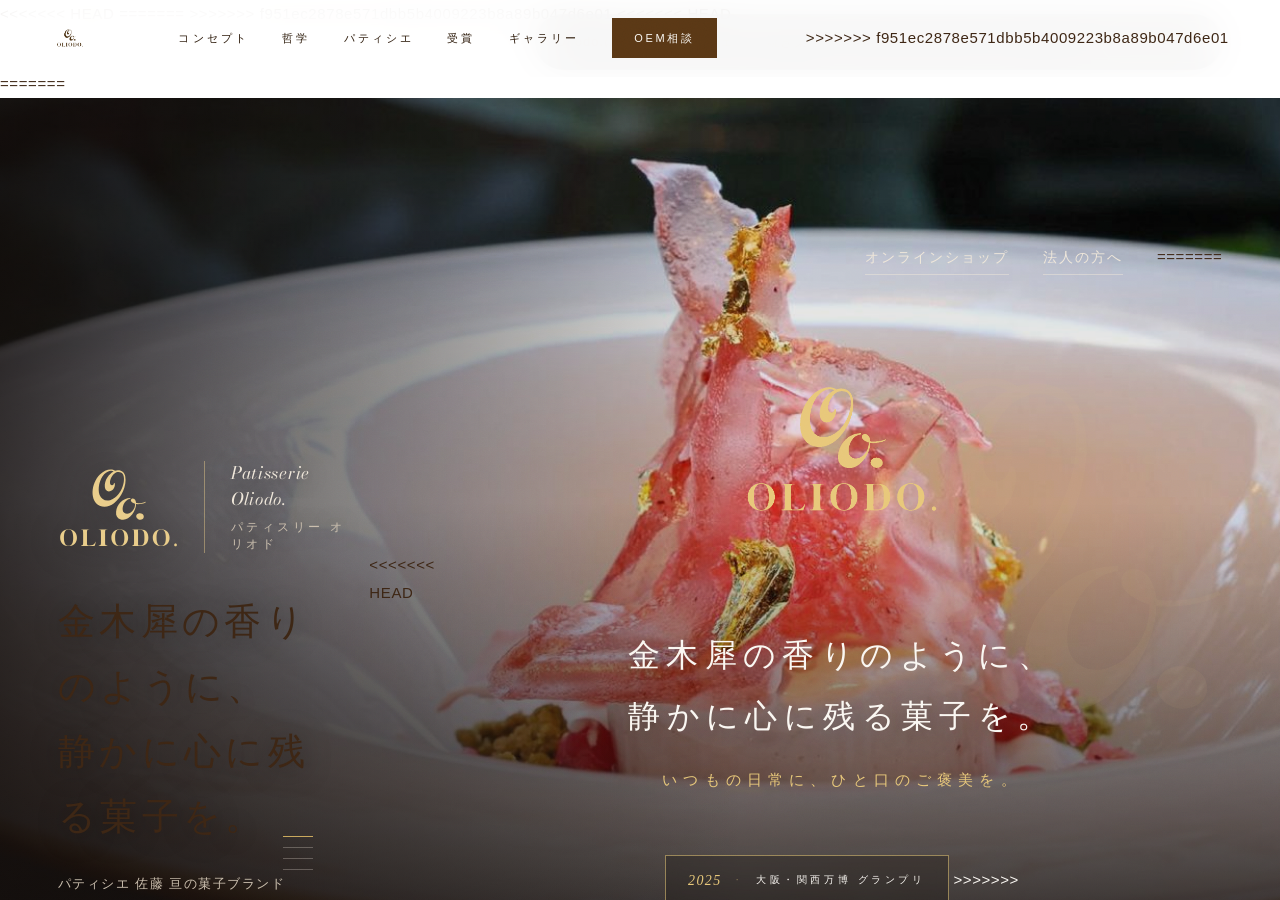
==== commit 7140fb1e: "Update index.html" ====
--- a/index.html
+++ b/index.html
@@ -82,10 +82,2349 @@
 }
 </script>
 
+<<<<<<< HEAD
+=======
+<script type="application/ld+json">
+{
+  "@context": "https://schema.org",
+  "@type": "Person",
+  "name": "佐藤 亘",
+  "alternateName": "Wataru Sato",
+  "jobTitle": "Patissier",
+  "worksFor": {
+    "@type": "Bakery",
+    "name": "Patisserie Oliodo"
+  },
+  "award": "2025 大阪・関西万博 日本の宝物パフェグランプリ"
+}
+</script>
+
+<style>
+/* =========================================================
+   Reset & Tokens
+========================================================= */
+*, *::before, *::after { margin:0; padding:0; box-sizing:border-box; }
+
+:root {
+  /* ===== Surface ===== */
+  --bg-pure:       #FFFFFF;
+  --bg-cream:      #FAF7F2;
+  --bg-warm:       #F5EDE0;
+  --bg-section:    #F0E8D8;
+  --bg-dark:       #1A0F08;
+  --bg-darker:     #0F0805;
+
+  /* ===== Text（A11y改善: mute/soft をAAA寄りに） ===== */
+  --text-primary:  #2C1A0A;
+  --text-body:     #3D2614;
+  --text-mute:     #5C4D3C;   /* ← #6B5A47 から変更（コントラスト 7.0:1 → 9.5:1 へ） */
+  --text-soft:     #6B5A47;   /* ← #8B7459 から変更（コントラスト 5.4:1 → 7.0:1 へ） */
+  --text-light:    #FAF7F2;
+  --text-cream:    #E8C87A;
+
+  /* ===== Brand Accent（chestnut系はそのまま、goldは3階層化） ===== */
+  --chestnut:      #7B4F1F;
+  --chestnut-deep: #5A3815;
+  --chestnut-dark: #3A2410;
+
+  /* Gold 3階層 */
+  --gold-primary:  #C9A85C;   /* CTAボタン、awardバッジ、grandprix-titleのem などの強アクセント専用 */
+  --gold-muted:   #B89549;   /* eyebrow border, hero-scroll, ナビhover下線 */
+  --gold-soft:    rgba(201, 168, 92, 0.45); /* 装飾線・border のみ */
+
+  /* 後方互換エイリアス（既存class壊さない） */
+  --gold:          var(--gold-primary);
+  --gold-light:    #E8C87A;
+  --gold-pale:     #F0E0B8;
+
+  /* ===== Lines ===== */
+  --line:          #E5DACA;
+  --line-soft:     #F0E8D8;
+  --line-strong:   var(--gold-primary);
+  --line-dark:     #3A2410;
+
+  /* ===== Semantic（フォームのバリデーション用、新規追加） ===== */
+  --color-error:   #B85450;   /* くすんだ赤、ブランドトーン維持 */
+  --color-success: #7C8B5A;   /* 成功用、彩度抑えめ */
+
+  /* Typography */
+  --serif-en: 'Cormorant Garamond', 'Times New Roman', serif;
+  --serif-jp: 'Noto Serif JP', '游明朝', 'Yu Mincho', serif;
+  --sans-jp:  'Noto Sans JP', '游ゴシック', sans-serif;
+  --sans-en:  'Lato', sans-serif;
+
+  --ease: cubic-bezier(0.25, 0.1, 0.25, 1);
+  --ease-out: cubic-bezier(0.16, 1, 0.3, 1);
+
+  /* Spacing */
+  --section-gap: clamp(80px, 10vw, 140px);
+  --content-pad: clamp(20px, 4vw, 56px);
+  --max-width: 1320px;
+}
+
+html { scroll-behavior: smooth; }
+body {
+  font-family: var(--sans-jp);
+  background: var(--bg-pure);
+  color: var(--text-body);
+  font-weight: 300;
+  line-height: 1.85;
+  -webkit-font-smoothing: antialiased;
+  font-feature-settings: "palt";
+  overflow-x: hidden;
+}
+
+img { display: block; max-width: 100%; height: auto; }
+a { color: inherit; text-decoration: none; transition: color 0.4s var(--ease); }
+button { font-family: inherit; cursor: pointer; border: none; background: none; }
+
+/* =========================================================
+   A11y: Focus Management（追加 / Tier 1）
+========================================================= */
+*:focus { outline: none; } /* デフォルト青枠を消す */
+
+a:focus-visible,
+button:focus-visible,
+input:focus-visible,
+select:focus-visible,
+textarea:focus-visible,
+[tabindex]:focus-visible {
+  outline: 2px solid var(--chestnut);
+  outline-offset: 4px;
+  border-radius: 0; /* 角丸ゼロのブランド一貫性 */
+  transition: outline-offset 0.2s var(--ease);
+}
+
+/* ライト背景上のフォームフィールドは inset shadow 併用で視認性UP */
+input:focus-visible,
+select:focus-visible,
+textarea:focus-visible {
+  outline-offset: 2px;
+  box-shadow: 0 0 0 3px rgba(123, 79, 31, 0.12);
+}
+
+/* ダーク背景セクション（patissier, oem, footer）用は gold-light で */
+.patissier a:focus-visible,
+.oem a:focus-visible,
+.footer a:focus-visible,
+.patissier button:focus-visible,
+.oem button:focus-visible,
+.footer button:focus-visible {
+  outline-color: var(--gold-light);
+}
+
+/* visually-hidden ユーティリティ（スクリーンリーダー専用） */
+.visually-hidden {
+  position: absolute;
+  width: 1px;
+  height: 1px;
+  padding: 0;
+  margin: -1px;
+  overflow: hidden;
+  clip: rect(0, 0, 0, 0);
+  white-space: nowrap;
+  border: 0;
+}
+
+/* Skip link（キーボードユーザー / スクリーンリーダー対応） */
+.skip-link {
+  position: absolute;
+  top: -100px;
+  left: 16px;
+  z-index: 9999;
+  padding: 12px 24px;
+  background: var(--chestnut-deep);
+  color: var(--gold-light);
+  font-family: var(--sans-en);
+  font-size: 12px;
+  letter-spacing: 0.32em;
+  text-transform: uppercase;
+  text-decoration: none;
+  font-weight: 600;
+  transition: top 0.3s var(--ease);
+}
+.skip-link:focus {
+  top: 16px;
+}
+
+/* =========================================================
+   Utility / Section Base
+========================================================= */
+.section {
+  padding: var(--section-gap) 0;
+  position: relative;
+}
+.content {
+  max-width: var(--max-width);
+  margin: 0 auto;
+  padding: 0 var(--content-pad);
+  position: relative;
+}
+.section-num {
+  position: absolute;
+  top: clamp(40px, 5vw, 64px);
+  left: clamp(20px, 4vw, 56px);
+  font-family: var(--sans-en);
+  font-size: 11px;
+  letter-spacing: 0.32em;
+  text-transform: uppercase;
+  color: var(--gold);
+  font-weight: 400;
+  z-index: 2;
+}
+.eyebrow {
+  display: inline-block;
+  font-family: var(--sans-en);
+  font-size: 11px;
+  letter-spacing: 0.36em;
+  text-transform: uppercase;
+  color: var(--chestnut);
+  font-weight: 500;
+  margin-bottom: 24px;
+  padding-bottom: 8px;
+  border-bottom: 1px solid var(--gold);
+}
+.heading-jp {
+  font-family: var(--serif-jp);
+  font-weight: 300;
+  color: var(--text-primary);
+  line-height: 1.6;
+  letter-spacing: 0.1em;
+}
+.heading-en {
+  font-family: var(--serif-en);
+  font-weight: 300;
+  font-style: italic;
+  color: var(--text-primary);
+  line-height: 1.1;
+  letter-spacing: 0.01em;
+}
+.heading-en em {
+  font-style: italic;
+  color: var(--chestnut);
+}
+.section-header { margin-bottom: clamp(48px, 6vw, 80px); }
+
+/* Reveal animation */
+.reveal {
+  opacity: 0;
+  transform: translateY(28px);
+  transition: opacity 1.2s var(--ease-out), transform 1.2s var(--ease-out);
+  will-change: opacity, transform;
+}
+.reveal.is-visible {
+  opacity: 1;
+  transform: translateY(0);
+}
+.reveal-d1 { transition-delay: 0.15s; }
+.reveal-d2 { transition-delay: 0.3s; }
+.reveal-d3 { transition-delay: 0.45s; }
+
+/* =========================================================
+   Header / Nav
+========================================================= */
+.header {
+  position: fixed;
+  top: 0; left: 0; right: 0;
+  z-index: 100;
+  padding: 18px clamp(20px, 4vw, 56px);
+  display: flex;
+  justify-content: space-between;
+  align-items: center;
+  background: rgba(255, 255, 255, 0.92);
+  backdrop-filter: blur(20px);
+  -webkit-backdrop-filter: blur(20px);
+  border-bottom: 1px solid transparent;
+  transition: background 0.5s var(--ease), border-color 0.5s var(--ease);
+}
+.header.scrolled {
+  background: rgba(255, 255, 255, 0.98);
+  border-bottom-color: var(--line);
+}
+.header-logo {
+  height: 38px;
+  display: block;
+}
+.header-logo img {
+  height: 100%;
+  width: auto;
+  display: block;
+}
+.nav {
+  display: flex;
+  gap: clamp(20px, 2.6vw, 40px);
+  align-items: center;
+}
+.nav a {
+  font-family: var(--sans-en);
+  font-size: 11px;
+  letter-spacing: 0.28em;
+  text-transform: uppercase;
+  color: var(--text-primary);
+  font-weight: 500;
+  position: relative;
+  padding: 6px 0;
+}
+.nav a::after {
+  content: '';
+  position: absolute;
+  bottom: 0;
+  left: 50%;
+  width: 0;
+  height: 1px;
+  background: var(--gold);
+  transition: all 0.4s var(--ease);
+  transform: translateX(-50%);
+}
+.nav a:hover { color: var(--chestnut); }
+.nav a:hover::after { width: 100%; }
+.nav-cta {
+  padding: 10px 22px !important;
+  background: var(--chestnut-deep);
+  color: var(--text-light) !important;
+  border-radius: 0;
+  letter-spacing: 0.24em !important;
+}
+.nav-cta::after { display: none !important; }
+.nav-cta:hover {
+  background: var(--chestnut-dark);
+  color: var(--gold-light) !important;
+}
+.menu-btn {
+  display: none;
+  flex-direction: column;
+  gap: 5px;
+  padding: 8px;
+  z-index: 110;
+}
+.menu-btn span {
+  width: 24px;
+  height: 1.5px;
+  background: var(--text-primary);
+  transition: all 0.4s var(--ease);
+}
+.menu-btn.active span:nth-child(1) { transform: translateY(6.5px) rotate(45deg); }
+.menu-btn.active span:nth-child(2) { opacity: 0; }
+.menu-btn.active span:nth-child(3) { transform: translateY(-6.5px) rotate(-45deg); }
+
+@media (max-width: 900px) {
+  .menu-btn { display: flex; }
+  .nav {
+    position: fixed;
+    inset: 0;
+    background: var(--bg-cream);
+    flex-direction: column;
+    justify-content: center;
+    gap: 32px;
+    transform: translateX(100%);
+    transition: transform 0.6s var(--ease);
+    z-index: 105;
+  }
+  .nav.active { transform: translateX(0); }
+  .nav a { font-size: 14px; }
+}
+
+/* =========================================================
+   Hero with Slideshow
+========================================================= */
+.hero {
+  height: 100vh;
+  min-height: 680px;
+  position: relative;
+  overflow: hidden;
+  display: flex;
+  align-items: center;
+  justify-content: center;
+  background: var(--bg-darker);
+}
+.hero-slides {
+  position: absolute;
+  inset: 0;
+  z-index: 1;
+}
+.hero-slide {
+  position: absolute;
+  inset: 0;
+  opacity: 0;
+  transition: opacity 1.8s var(--ease);
+  background-size: cover;
+  background-position: center;
+  background-repeat: no-repeat;
+}
+.hero-slide.active { opacity: 1; }
+.hero-slide::after {
+  content: '';
+  position: absolute;
+  inset: 0;
+  background: linear-gradient(
+    180deg,
+    rgba(15, 8, 5, 0.30) 0%,
+    rgba(15, 8, 5, 0.45) 60%,
+    rgba(15, 8, 5, 0.65) 100%
+  );
+}
+
+.hero-inner {
+  position: relative;
+  z-index: 2;
+  text-align: center;
+  color: var(--text-light);
+  padding: 0 var(--content-pad);
+  max-width: 920px;
+}
+.hero-logo {
+  width: clamp(180px, 22vw, 280px);
+  height: auto;
+  margin: 0 auto 36px;
+  opacity: 0;
+  animation: heroLogoIn 1.6s var(--ease-out) 0.4s forwards;
+}
+.hero-jp {
+  font-family: var(--serif-jp);
+  font-size: clamp(20px, 2.6vw, 32px);
+  font-weight: 200;
+  letter-spacing: 0.2em;
+  line-height: 1.9;
+  color: var(--text-light);
+  margin-bottom: 20px;
+  opacity: 0;
+  animation: heroFadeIn 1.4s var(--ease-out) 1.0s forwards;
+  text-shadow: 0 2px 30px rgba(0,0,0,0.4);
+}
+.hero-jp-sub {
+  font-family: var(--serif-jp);
+  font-size: clamp(13px, 1.2vw, 16px);
+  font-weight: 300;
+  letter-spacing: 0.4em;
+  color: var(--gold-light);
+  opacity: 0;
+  animation: heroFadeIn 1.4s var(--ease-out) 1.4s forwards;
+  margin-bottom: 48px;
+}
+
+/* Hero Credentials バッジ（追加 / Tier 2 - 5秒テスト改善） */
+.hero-credentials {
+  display: inline-flex;
+  align-items: center;
+  gap: 14px;
+  margin-top: 12px;
+  padding: 12px 22px;
+  font-family: var(--sans-en);
+  font-size: 10px;
+  font-weight: 500;
+  letter-spacing: 0.36em;
+  text-transform: uppercase;
+  color: var(--text-light);
+  text-decoration: none;
+  border: 1px solid rgba(232, 200, 122, 0.55);
+  background: rgba(15, 8, 5, 0.25);
+  backdrop-filter: blur(6px);
+  -webkit-backdrop-filter: blur(6px);
+  opacity: 0;
+  animation: heroFadeIn 1.4s var(--ease-out) 1.7s forwards;
+  transition: border-color 0.4s var(--ease), background 0.4s var(--ease);
+}
+.hero-credentials:hover {
+  border-color: var(--gold-light);
+  background: rgba(15, 8, 5, 0.45);
+}
+.cred-year {
+  font-family: var(--serif-en);
+  font-style: italic;
+  font-size: 14px;
+  letter-spacing: 0.1em;
+  color: var(--gold-light);
+  font-weight: 400;
+}
+.cred-divider {
+  color: var(--gold-light);
+  opacity: 0.5;
+}
+.cred-text {
+  /* デフォルトのスタイルを継承 */
+}
+@media (max-width: 600px) {
+  .hero-credentials {
+    font-size: 9px;
+    letter-spacing: 0.28em;
+    padding: 10px 16px;
+    gap: 10px;
+  }
+  .cred-year { font-size: 12px; }
+}
+
+/* =========================================================
+   Hero Event Banner（イベント誘導 / 期間限定 / 取外し可）
+   挙動：
+   - 5/23 23:59 までは Hero 右上に控えめに表示
+   - 5/24 0:00 〜 5/30 23:59 は「Thank you」表示に切替
+   - 5/31 0:00 以降は完全非表示（JSでremoveされる）
+   - ユーザーが × で閉じたら sessionStorage で同セッション中は再表示しない
+========================================================= */
+.event-banner {
+  position: absolute;
+  top: clamp(80px, 12vh, 120px);
+  right: var(--content-pad);
+  z-index: 5;
+  display: flex;
+  align-items: stretch;
+  background: rgba(15, 8, 5, 0.55);
+  backdrop-filter: blur(10px) saturate(120%);
+  -webkit-backdrop-filter: blur(10px) saturate(120%);
+  border: 1px solid rgba(232, 200, 122, 0.4);
+  max-width: 340px;
+  opacity: 0;
+  transform: translateY(-12px);
+  animation: bannerFadeIn 0.9s var(--ease-out) 2.0s forwards;
+  transition: opacity 0.4s var(--ease), border-color 0.4s var(--ease);
+}
+.event-banner:hover {
+  border-color: rgba(232, 200, 122, 0.7);
+  background: rgba(15, 8, 5, 0.7);
+}
+.event-banner.is-thank-you { /* 5/24〜5/30 の感謝モード */
+  background: rgba(15, 8, 5, 0.45);
+  border-color: rgba(232, 200, 122, 0.25);
+}
+
+.event-banner-link {
+  display: flex;
+  flex-direction: column;
+  align-items: flex-start;
+  padding: 14px 18px;
+  flex: 1;
+  min-width: 0;
+  text-decoration: none;
+  color: var(--text-light);
+}
+.event-banner-eyebrow {
+  font-family: var(--sans-en);
+  font-size: 9px;
+  font-weight: 600;
+  letter-spacing: 0.36em;
+  text-transform: uppercase;
+  color: var(--gold-light);
+  margin-bottom: 6px;
+}
+.event-banner-title {
+  font-family: var(--serif-en);
+  font-style: italic;
+  font-weight: 400;
+  font-size: 14px;
+  letter-spacing: 0.04em;
+  line-height: 1.25;
+  color: var(--text-light);
+  margin-bottom: 4px;
+}
+.event-banner-date {
+  font-family: var(--sans-jp);
+  font-size: 10px;
+  font-weight: 400;
+  letter-spacing: 0.18em;
+  color: var(--gold-light);
+  opacity: 0.85;
+}
+.event-banner-cta {
+  font-family: var(--sans-jp);
+  font-size: 9px;
+  letter-spacing: 0.18em;
+  color: var(--gold-light);
+  margin-top: 8px;
+  padding-top: 8px;
+  border-top: 1px solid rgba(232, 200, 122, 0.25);
+  width: 100%;
+  display: flex;
+  align-items: center;
+  gap: 6px;
+}
+.event-banner-cta::after {
+  content: '→';
+  font-family: var(--serif-en);
+  font-style: italic;
+  margin-left: auto;
+  transition: transform 0.4s var(--ease);
+}
+.event-banner-link:hover .event-banner-cta::after {
+  transform: translateX(4px);
+}
+
+.event-banner-close {
+  flex: 0 0 auto;
+  width: 28px;
+  background: transparent;
+  border: none;
+  border-left: 1px solid rgba(232, 200, 122, 0.2);
+  color: var(--text-light);
+  cursor: pointer;
+  font-size: 14px;
+  font-family: var(--sans-en);
+  display: flex;
+  align-items: center;
+  justify-content: center;
+  opacity: 0.5;
+  transition: opacity 0.3s var(--ease);
+}
+.event-banner-close:hover {
+  opacity: 1;
+}
+
+@keyframes bannerFadeIn {
+  to {
+    opacity: 1;
+    transform: translateY(0);
+  }
+}
+
+/* モバイル: より控えめに、画面下部に固定（重要なHeroテキストを邪魔しない） */
+@media (max-width: 768px) {
+  .event-banner {
+    position: fixed;
+    top: auto;
+    bottom: 16px;
+    left: 16px;
+    right: 16px;
+    max-width: none;
+    animation-delay: 2.5s;
+    box-shadow: 0 8px 24px rgba(0, 0, 0, 0.3);
+  }
+  .event-banner-title { font-size: 13px; }
+  .event-banner-eyebrow { font-size: 8px; }
+}
+.hero-scroll {
+  position: absolute;
+  bottom: 36px;
+  left: 50%;
+  transform: translateX(-50%);
+  z-index: 3;
+  font-family: var(--sans-en);
+  font-size: 10px;
+  letter-spacing: 0.36em;
+  text-transform: uppercase;
+  color: var(--gold-light);
+  opacity: 0;
+  animation: heroFadeIn 1.4s var(--ease-out) 2s forwards;
+  text-align: center;
+}
+.hero-scroll::after {
+  content: '';
+  display: block;
+  width: 1px;
+  height: 32px;
+  background: var(--gold-light);
+  margin: 12px auto 0;
+  animation: scrollLine 2s var(--ease) 2s infinite;
+}
+.hero-dots {
+  position: absolute;
+  bottom: 80px;
+  right: 36px;
+  z-index: 3;
+  display: flex;
+  flex-direction: column;
+  gap: 10px;
+  opacity: 0;
+  animation: heroFadeIn 1.4s var(--ease-out) 1.6s forwards;
+}
+.hero-dot {
+  width: 6px;
+  height: 6px;
+  border-radius: 50%;
+  background: rgba(232, 200, 122, 0.35);
+  cursor: pointer;
+  transition: all 0.4s var(--ease);
+}
+.hero-dot.active {
+  background: var(--gold-light);
+  transform: scale(1.6);
+}
+@media (max-width: 720px) {
+  .hero-dots { bottom: 70px; right: 20px; }
+}
+
+@keyframes heroLogoIn {
+  from { opacity: 0; transform: translateY(12px) scale(0.96); }
+  to { opacity: 1; transform: none; }
+}
+@keyframes heroFadeIn {
+  from { opacity: 0; transform: translateY(12px); }
+  to { opacity: 1; transform: none; }
+}
+@keyframes scrollLine {
+  0% { transform: scaleY(0); transform-origin: top; }
+  50% { transform: scaleY(1); transform-origin: top; }
+  51% { transform-origin: bottom; }
+  100% { transform: scaleY(0); transform-origin: bottom; }
+}
+
+/* =========================================================
+   Marquee
+========================================================= */
+.marquee {
+  background: var(--chestnut-dark);
+  color: var(--gold-light);
+  padding: 26px 0;
+  overflow: hidden;
+  border-top: 1px solid var(--gold);
+  border-bottom: 1px solid var(--gold);
+}
+.marquee-inner {
+  display: flex;
+  gap: 60px;
+  animation: marquee 50s linear infinite;
+  white-space: nowrap;
+}
+.marquee span {
+  font-family: var(--serif-en);
+  font-size: clamp(18px, 2.2vw, 28px);
+  font-style: italic;
+  letter-spacing: 0.1em;
+}
+.marquee span::after {
+  content: '✦';
+  margin-left: 60px;
+  color: var(--gold);
+  font-style: normal;
+}
+@keyframes marquee {
+  to { transform: translateX(-50%); }
+}
+
+/* =========================================================
+   Statement Section
+========================================================= */
+.statement {
+  background: var(--bg-cream);
+  text-align: center;
+}
+.statement-text {
+  font-family: var(--serif-jp);
+  font-size: clamp(18px, 2.4vw, 28px);
+  font-weight: 200;
+  line-height: 2.4;
+  letter-spacing: 0.18em;
+  color: var(--text-primary);
+  max-width: 880px;
+  margin: 0 auto;
+}
+.statement-text em {
+  color: var(--chestnut);
+  font-style: normal;
+  font-weight: 400;
+  position: relative;
+}
+.statement-text em::after {
+  content: '';
+  position: absolute;
+  bottom: -2px;
+  left: 0;
+  right: 0;
+  height: 1px;
+  background: var(--gold);
+  opacity: 0.6;
+}
+.statement-divider {
+  width: 60px;
+  height: 1px;
+  background: var(--gold);
+  margin: 48px auto;
+}
+
+/* =========================================================
+   Concept Section
+========================================================= */
+.concept {
+  background: var(--bg-pure);
+}
+.concept-grid {
+  display: grid;
+  grid-template-columns: 1fr;
+  gap: clamp(48px, 6vw, 96px);
+  align-items: start;
+}
+@media (min-width: 900px) {
+  .concept-grid { grid-template-columns: 1fr 1fr; }
+}
+.concept-text {
+  font-family: var(--serif-jp);
+  font-size: clamp(13px, 1.05vw, 15px);
+  line-height: 2.3;
+  color: var(--text-body);
+  font-weight: 300;
+  letter-spacing: 0.06em;
+}
+.concept-text p { margin-bottom: 1.6em; }
+.concept-text .lead {
+  font-size: clamp(20px, 2.2vw, 26px);
+  font-weight: 400;
+  color: var(--chestnut-deep);
+  margin-bottom: 1.2em;
+  letter-spacing: 0.18em;
+}
+.concept-text .pull-quote {
+  font-family: var(--serif-jp);
+  font-size: clamp(16px, 1.6vw, 20px);
+  font-weight: 400;
+  color: var(--chestnut-deep);
+  text-align: center;
+  padding: 32px 24px;
+  margin: 32px 0;
+  border-top: 1px solid var(--gold);
+  border-bottom: 1px solid var(--gold);
+  letter-spacing: 0.16em;
+  line-height: 2.1;
+  background: var(--bg-cream);
+}
+.concept-visual {
+  position: sticky;
+  top: 100px;
+  overflow: hidden;
+}
+.concept-visual img {
+  width: 100%;
+  aspect-ratio: 4/5;
+  object-fit: cover;
+  transition: transform 1.4s var(--ease);
+}
+.concept-visual:hover img { transform: scale(1.04); }
+.concept-visual-caption {
+  margin-top: 16px;
+  font-family: var(--sans-en);
+  font-size: 11px;
+  letter-spacing: 0.36em;
+  text-transform: uppercase;
+  color: var(--text-mute);
+  text-align: right;
+}
+
+/* =========================================================
+   Philosophy Section
+========================================================= */
+.philosophy {
+  background: var(--bg-cream);
+  position: relative;
+}
+.philosophy::before {
+  content: '';
+  position: absolute;
+  inset: 0;
+  background-image:
+    radial-gradient(circle at 20% 20%, rgba(201, 168, 92, 0.04) 0%, transparent 60%),
+    radial-gradient(circle at 80% 70%, rgba(123, 79, 31, 0.03) 0%, transparent 60%);
+  pointer-events: none;
+}
+.philosophy .section-header {
+  text-align: center;
+}
+.philosophy .heading-jp {
+  font-size: clamp(24px, 3.2vw, 38px);
+  letter-spacing: 0.16em;
+}
+.philosophy-grid {
+  display: grid;
+  grid-template-columns: 1fr;
+  gap: clamp(48px, 5vw, 72px);
+}
+@media (min-width: 800px) {
+  .philosophy-grid { grid-template-columns: repeat(3, 1fr); }
+}
+.phil-item {
+  position: relative;
+  text-align: left;
+}
+.phil-num {
+  font-family: var(--serif-en);
+  font-size: 56px;
+  font-weight: 200;
+  font-style: italic;
+  color: var(--gold);
+  line-height: 1;
+  margin-bottom: 16px;
+}
+.phil-img {
+  width: 100%;
+  aspect-ratio: 4/3;
+  overflow: hidden;
+  margin-bottom: 28px;
+  position: relative;
+}
+.phil-img img {
+  width: 100%;
+  height: 100%;
+  object-fit: cover;
+  transition: transform 1.4s var(--ease);
+}
+.phil-img.farmer img { object-position: center 30%; }
+.phil-item:hover .phil-img img { transform: scale(1.06); }
+.phil-item h3 {
+  font-family: var(--serif-en);
+  font-size: clamp(28px, 3vw, 36px);
+  font-weight: 300;
+  font-style: italic;
+  color: var(--chestnut-deep);
+  margin-bottom: 8px;
+}
+.phil-item .ja-label {
+  font-family: var(--serif-jp);
+  font-size: 14px;
+  font-weight: 400;
+  letter-spacing: 0.4em;
+  color: var(--text-soft);
+  margin-bottom: 16px;
+}
+.phil-item p {
+  font-family: var(--serif-jp);
+  font-size: 14px;
+  line-height: 2.1;
+  color: var(--text-body);
+  font-weight: 300;
+}
+
+/* =========================================================
+   Patissier Section
+========================================================= */
+.patissier {
+  background: var(--bg-darker);
+  color: var(--text-light);
+  position: relative;
+  overflow: hidden;
+}
+.patissier::before {
+  content: '';
+  position: absolute;
+  inset: 0;
+  background-image:
+    radial-gradient(ellipse at 70% 50%, rgba(201, 168, 92, 0.08) 0%, transparent 65%);
+  pointer-events: none;
+}
+.patissier .section-num { color: var(--gold); }
+.patissier .eyebrow {
+  color: var(--gold-light);
+  border-bottom-color: var(--gold);
+}
+.patissier .heading-jp { color: var(--text-light); }
+.patissier .heading-en { color: var(--text-light); }
+.patissier-grid {
+  display: grid;
+  grid-template-columns: 1fr;
+  gap: clamp(48px, 6vw, 96px);
+  align-items: center;
+}
+@media (min-width: 900px) {
+  .patissier-grid { grid-template-columns: 1.05fr 1fr; }
+}
+.patissier-img {
+  position: relative;
+}
+.patissier-img img {
+  width: 100%;
+  aspect-ratio: 4/3;
+  object-fit: cover;
+  filter: brightness(0.95) contrast(1.05);
+}
+.patissier-text .heading-jp {
+  font-size: clamp(20px, 2.4vw, 28px);
+  margin-bottom: 32px;
+}
+.patissier-text p {
+  font-family: var(--serif-jp);
+  font-size: 14px;
+  line-height: 2.2;
+  color: var(--text-light);
+  font-weight: 300;
+  letter-spacing: 0.06em;
+  margin-bottom: 1.4em;
+  opacity: 0.92;
+}
+.patissier-name {
+  font-family: var(--serif-en);
+  font-size: clamp(28px, 3vw, 38px);
+  font-style: italic;
+  font-weight: 300;
+  color: var(--gold-light);
+  margin-top: 32px;
+}
+.patissier-name-jp {
+  font-family: var(--serif-jp);
+  font-size: 14px;
+  letter-spacing: 0.4em;
+  color: var(--text-light);
+  font-weight: 300;
+  opacity: 0.7;
+  margin-top: 4px;
+}
+
+/* =========================================================
+   Grand Prix Section
+========================================================= */
+.grandprix {
+  background: var(--bg-pure);
+  position: relative;
+  overflow: hidden;
+}
+.grandprix::before {
+  content: '';
+  position: absolute;
+  width: 60%;
+  height: 60%;
+  top: 20%;
+  right: -10%;
+  background: radial-gradient(circle, rgba(201, 168, 92, 0.06) 0%, transparent 70%);
+  pointer-events: none;
+}
+.grandprix-grid {
+  display: grid;
+  grid-template-columns: 1fr;
+  gap: clamp(48px, 6vw, 80px);
+  align-items: center;
+}
+@media (min-width: 900px) {
+  .grandprix-grid { grid-template-columns: 1fr 1fr; }
+}
+.grandprix-text .eyebrow {
+  margin-bottom: 28px;
+}
+.grandprix-title {
+  font-family: var(--serif-en);
+  font-size: clamp(56px, 9vw, 110px);
+  font-weight: 200;
+  font-style: italic;
+  line-height: 0.95;
+  color: var(--chestnut-deep);
+  margin-bottom: 20px;
+}
+.grandprix-title em {
+  color: var(--gold);
+  font-style: italic;
+}
+.grandprix-jp {
+  font-family: var(--serif-jp);
+  font-size: clamp(16px, 2vw, 22px);
+  font-weight: 300;
+  line-height: 2;
+  color: var(--text-primary);
+  margin-bottom: 28px;
+  letter-spacing: 0.12em;
+}
+.grandprix-desc {
+  font-family: var(--serif-jp);
+  font-size: 14px;
+  line-height: 2.2;
+  color: var(--text-body);
+  font-weight: 300;
+  margin-bottom: 36px;
+  letter-spacing: 0.06em;
+}
+.grandprix-badge {
+  display: inline-flex;
+  align-items: center;
+  gap: 22px;
+  padding: 22px 28px;
+  border: 1px solid var(--gold);
+  position: relative;
+  background: var(--bg-cream);
+}
+.grandprix-badge::before {
+  content: '';
+  position: absolute;
+  inset: 5px;
+  border: 1px solid var(--gold-pale);
+  pointer-events: none;
+}
+.badge-year {
+  font-family: var(--serif-en);
+  font-size: clamp(40px, 5vw, 56px);
+  font-weight: 300;
+  font-style: italic;
+  color: var(--gold);
+  line-height: 1;
+}
+.badge-text {
+  font-family: var(--serif-jp);
+  font-size: 12px;
+  font-weight: 400;
+  color: var(--text-primary);
+  letter-spacing: 0.1em;
+  line-height: 1.85;
+}
+.grandprix-img-wrap {
+  position: relative;
+}
+.grandprix-img-wrap::before {
+  content: '';
+  position: absolute;
+  inset: 12px;
+  border: 1px solid var(--gold);
+  z-index: 1;
+  pointer-events: none;
+  transition: inset 0.6s var(--ease);
+}
+.grandprix-img-wrap:hover::before { inset: 6px; }
+.grandprix-img {
+  width: 100%;
+  aspect-ratio: 3/4;
+  object-fit: cover;
+  filter: saturate(1.05);
+}
+
+/* =========================================================
+   Parfait Collection (Masonry)
+========================================================= */
+.parfait-collection {
+  background: var(--bg-cream);
+  padding: var(--section-gap) 0;
+}
+.parfait-collection .section-header {
+  text-align: center;
+  margin-bottom: clamp(48px, 6vw, 80px);
+}
+.parfait-collection .heading-jp {
+  font-size: clamp(22px, 2.8vw, 32px);
+  margin-bottom: 12px;
+}
+.parfait-collection .subtitle {
+  font-family: var(--sans-en);
+  font-size: 12px;
+  letter-spacing: 0.36em;
+  text-transform: uppercase;
+  color: var(--text-mute);
+  margin-top: 8px;
+}
+.masonry {
+  column-count: 2;
+  column-gap: 14px;
+}
+@media (min-width: 600px) { .masonry { column-count: 3; } }
+@media (min-width: 1000px) { .masonry { column-count: 4; } }
+.masonry-item {
+  break-inside: avoid;
+  margin-bottom: 14px;
+  overflow: hidden;
+  position: relative;
+  cursor: pointer;
+  background: var(--bg-cream);
+}
+.masonry-item img {
+  width: 100%;
+  height: auto;
+  display: block;
+  transition: transform 1.2s var(--ease), filter 0.6s var(--ease);
+}
+.masonry-item::after {
+  content: '';
+  position: absolute;
+  inset: 0;
+  background: linear-gradient(0deg, rgba(15, 8, 5, 0.0) 0%, rgba(15, 8, 5, 0.0) 100%);
+  transition: background 0.6s var(--ease);
+  pointer-events: none;
+}
+.masonry-item:hover img { transform: scale(1.05); }
+.masonry-item:hover::after {
+  background: linear-gradient(0deg, rgba(15, 8, 5, 0.25) 0%, rgba(15, 8, 5, 0) 60%);
+}
+
+/* Award バッジ重ね（追加 / Tier 2 - グランプリの記憶強化） */
+.masonry-item--award {
+  position: relative;
+}
+.masonry-badge {
+  position: absolute;
+  top: 12px;
+  left: 12px;
+  z-index: 3;
+  display: flex;
+  flex-direction: column;
+  align-items: center;
+  padding: 10px 14px;
+  background: rgba(15, 8, 5, 0.82);
+  border: 1px solid var(--gold-primary);
+  pointer-events: none;
+  transition: opacity 0.4s var(--ease);
+}
+.masonry-item--award:hover .masonry-badge {
+  opacity: 0.92;
+}
+.masonry-badge-year {
+  font-family: var(--serif-en);
+  font-style: italic;
+  font-size: 12px;
+  letter-spacing: 0.16em;
+  color: var(--gold-light);
+  margin-bottom: 2px;
+}
+.masonry-badge-text {
+  font-family: var(--sans-en);
+  font-size: 9px;
+  font-weight: 600;
+  letter-spacing: 0.32em;
+  text-transform: uppercase;
+  color: var(--text-light);
+}
+@media (max-width: 600px) {
+  .masonry-badge {
+    top: 8px;
+    left: 8px;
+    padding: 6px 10px;
+  }
+  .masonry-badge-year { font-size: 10px; }
+  .masonry-badge-text { font-size: 7px; letter-spacing: 0.24em; }
+}
+
+/* =========================================================
+   Gallery Section
+========================================================= */
+.gallery {
+  background: var(--bg-pure);
+  padding: var(--section-gap) 0;
+}
+.gallery .section-header { text-align: center; }
+.gallery-filter {
+  display: flex;
+  flex-wrap: wrap;
+  justify-content: center;
+  gap: 4px;
+  margin-bottom: clamp(40px, 5vw, 60px);
+  padding: 4px;
+  border-top: 1px solid var(--line);
+  border-bottom: 1px solid var(--line);
+}
+.gallery-filter button {
+  font-family: var(--sans-en);
+  font-size: 11px;
+  letter-spacing: 0.3em;
+  text-transform: uppercase;
+  color: var(--text-mute);
+  padding: 14px 22px;
+  border: none;
+  background: none;
+  cursor: pointer;
+  font-weight: 500;
+  transition: color 0.4s var(--ease);
+  position: relative;
+}
+.gallery-filter button:hover { color: var(--chestnut); }
+.gallery-filter button.active { color: var(--chestnut-deep); }
+.gallery-filter button.active::after {
+  content: '';
+  position: absolute;
+  bottom: -1px;
+  left: 16px;
+  right: 16px;
+  height: 1px;
+  background: var(--gold);
+}
+.gallery-grid {
+  display: grid;
+  grid-template-columns: repeat(2, 1fr);
+  gap: 8px;
+}
+@media (min-width: 600px) { .gallery-grid { grid-template-columns: repeat(3, 1fr); } }
+@media (min-width: 1000px) { .gallery-grid { grid-template-columns: repeat(4, 1fr); } }
+.gallery-item {
+  aspect-ratio: 1/1;
+  overflow: hidden;
+  position: relative;
+  cursor: pointer;
+  background: var(--bg-cream);
+}
+.gallery-item.tall { aspect-ratio: 1/1.4; }
+.gallery-item img {
+  width: 100%;
+  height: 100%;
+  object-fit: cover;
+  transition: transform 1.2s var(--ease);
+}
+.gallery-item:hover img { transform: scale(1.06); }
+.gallery-item.hidden { display: none; }
+
+/* =========================================================
+   OEM Section
+========================================================= */
+.oem {
+  background: var(--chestnut-dark);
+  color: var(--text-light);
+  position: relative;
+  overflow: hidden;
+}
+.oem::before {
+  content: '';
+  position: absolute;
+  inset: 0;
+  background-image:
+    radial-gradient(ellipse at 30% 30%, rgba(232, 200, 122, 0.10) 0%, transparent 60%);
+  pointer-events: none;
+}
+.oem .eyebrow { color: var(--gold-light); border-bottom-color: var(--gold); }
+.oem .heading-jp { color: var(--text-light); }
+.oem-grid {
+  display: grid;
+  grid-template-columns: 1fr;
+  gap: clamp(40px, 5vw, 80px);
+  align-items: center;
+}
+@media (min-width: 900px) {
+  .oem-grid { grid-template-columns: 1fr 1fr; }
+}
+.oem-text .heading-jp {
+  font-size: clamp(22px, 2.8vw, 32px);
+  margin-bottom: 24px;
+}
+.oem-text p {
+  font-family: var(--serif-jp);
+  font-size: 14px;
+  line-height: 2.2;
+  color: var(--text-light);
+  font-weight: 300;
+  margin-bottom: 1.4em;
+  opacity: 0.9;
+}
+.oem-features {
+  list-style: none;
+  margin-top: 32px;
+}
+.oem-features li {
+  font-family: var(--serif-jp);
+  font-size: 14px;
+  padding: 14px 0;
+  border-top: 1px solid rgba(232, 200, 122, 0.25);
+  color: var(--text-light);
+  display: flex;
+  align-items: center;
+  gap: 16px;
+  letter-spacing: 0.06em;
+}
+.oem-features li:last-child { border-bottom: 1px solid rgba(232, 200, 122, 0.25); }
+.oem-features li::before {
+  content: '✦';
+  color: var(--gold-light);
+  font-size: 14px;
+}
+.oem-cta {
+  display: inline-flex;
+  align-items: center;
+  gap: 14px;
+  padding: 18px 36px;
+  background: var(--gold-light);
+  color: var(--chestnut-dark);
+  font-family: var(--sans-en);
+  font-size: 12px;
+  letter-spacing: 0.32em;
+  text-transform: uppercase;
+  font-weight: 600;
+  margin-top: 36px;
+  transition: all 0.5s var(--ease);
+  border: 1px solid var(--gold-light);
+}
+.oem-cta:hover {
+  background: transparent;
+  color: var(--gold-light);
+}
+.oem-cta::after {
+  content: '→';
+  transition: transform 0.4s var(--ease);
+}
+.oem-cta:hover::after { transform: translateX(6px); }
+
+/* =========================================================
+   Contact Form
+========================================================= */
+.contact {
+  background: var(--bg-pure);
+}
+.contact .section-header { text-align: center; }
+.form-wrap {
+  max-width: 720px;
+  margin: 0 auto;
+}
+.form-tabs {
+  display: flex;
+  gap: 0;
+  margin-bottom: 40px;
+  border: 1px solid var(--line);
+}
+.form-tab {
+  flex: 1;
+  padding: 16px 12px;
+  background: var(--bg-cream);
+  font-family: var(--serif-jp);
+  font-size: 13px;
+  font-weight: 400;
+  color: var(--text-mute);
+  cursor: pointer;
+  letter-spacing: 0.1em;
+  transition: all 0.4s var(--ease);
+  border-right: 1px solid var(--line);
+}
+.form-tab:last-child { border-right: none; }
+.form-tab.active {
+  background: var(--chestnut-deep);
+  color: var(--gold-light);
+}
+.form-tab:not(.active):hover {
+  background: var(--bg-warm);
+  color: var(--chestnut);
+}
+.form-panel { display: none; }
+.form-panel.active { display: block; }
+.form-row { margin-bottom: 24px; }
+.form-row.split {
+  display: grid;
+  grid-template-columns: 1fr 1fr;
+  gap: 16px;
+}
+@media (max-width: 600px) {
+  .form-row.split { grid-template-columns: 1fr; }
+}
+.form-row label {
+  display: block;
+  font-family: var(--serif-jp);
+  font-size: 12px;
+  font-weight: 500;
+  color: var(--text-primary);
+  margin-bottom: 8px;
+  letter-spacing: 0.1em;
+}
+.form-row label .req {
+  color: var(--chestnut);
+  font-size: 10px;
+  margin-left: 6px;
+}
+.form-row input,
+.form-row select,
+.form-row textarea {
+  width: 100%;
+  padding: 14px 16px;
+  font-family: var(--sans-jp);
+  font-size: 14px;
+  color: var(--text-primary);
+  background: var(--bg-cream);
+  border: 1px solid var(--line);
+  border-radius: 0;
+  transition: border-color 0.3s var(--ease);
+}
+.form-row input:focus,
+.form-row select:focus,
+.form-row textarea:focus {
+  outline: none;
+  border-color: var(--gold);
+  background: var(--bg-pure);
+}
+.form-row textarea {
+  resize: vertical;
+  min-height: 130px;
+  line-height: 1.7;
+}
+.form-submit {
+  width: 100%;
+  padding: 18px;
+  background: var(--chestnut-deep);
+  color: var(--gold-light);
+  font-family: var(--sans-en);
+  font-size: 12px;
+  letter-spacing: 0.36em;
+  text-transform: uppercase;
+  font-weight: 600;
+  cursor: pointer;
+  border: 1px solid var(--chestnut-deep);
+  margin-top: 16px;
+  transition: all 0.4s var(--ease);
+}
+.form-submit:hover {
+  background: transparent;
+  color: var(--chestnut-deep);
+}
+.form-note {
+  font-family: var(--serif-jp);
+  font-size: 12px;
+  color: var(--text-mute);
+  text-align: center;
+  margin-top: 20px;
+  line-height: 1.8;
+}
+.form-success {
+  display: none;
+  text-align: center;
+  padding: 48px 24px;
+  background: var(--bg-cream);
+  border: 1px solid var(--gold);
+}
+.form-success.visible { display: block; }
+.form-success h3 {
+  font-family: var(--serif-jp);
+  font-size: 18px;
+  color: var(--chestnut-deep);
+  margin-bottom: 12px;
+  font-weight: 500;
+}
+.form-success p {
+  font-family: var(--serif-jp);
+  font-size: 13px;
+  color: var(--text-body);
+}
+
+/* =========================================================
+   Recruit Section
+========================================================= */
+.recruit {
+  background: var(--bg-cream);
+  text-align: center;
+}
+.recruit-inner {
+  max-width: 680px;
+  margin: 0 auto;
+}
+.recruit .heading-jp {
+  font-size: clamp(22px, 2.6vw, 30px);
+  margin-bottom: 24px;
+}
+.recruit p {
+  font-family: var(--serif-jp);
+  font-size: 14px;
+  line-height: 2.1;
+  color: var(--text-body);
+  margin-bottom: 32px;
+  font-weight: 300;
+}
+.recruit-cta {
+  display: inline-flex;
+  align-items: center;
+  gap: 14px;
+  padding: 18px 40px;
+  background: transparent;
+  color: var(--chestnut-deep);
+  font-family: var(--sans-en);
+  font-size: 12px;
+  letter-spacing: 0.32em;
+  text-transform: uppercase;
+  font-weight: 600;
+  border: 1px solid var(--chestnut-deep);
+  transition: all 0.5s var(--ease);
+}
+.recruit-cta:hover {
+  background: var(--chestnut-deep);
+  color: var(--gold-light);
+}
+.recruit-cta::after {
+  content: '→';
+  transition: transform 0.4s var(--ease);
+}
+.recruit-cta:hover::after { transform: translateX(6px); }
+
+/* =========================================================
+   Footer
+========================================================= */
+.footer {
+  background: var(--bg-darker);
+  color: var(--text-light);
+  padding: 80px 0 32px;
+  border-top: 1px solid var(--gold);
+}
+.footer-grid {
+  display: grid;
+  grid-template-columns: 1fr;
+  gap: 48px;
+  margin-bottom: 56px;
+}
+@media (min-width: 800px) {
+  .footer-grid { grid-template-columns: 1.5fr 1fr 1fr; gap: 64px; }
+}
+.footer-logo img {
+  width: 160px;
+  height: auto;
+  margin-bottom: 24px;
+}
+.footer-tagline {
+  font-family: var(--serif-jp);
+  font-size: 13px;
+  font-weight: 300;
+  color: var(--text-light);
+  opacity: 0.8;
+  line-height: 2;
+  letter-spacing: 0.1em;
+}
+.footer h4 {
+  font-family: var(--sans-en);
+  font-size: 11px;
+  letter-spacing: 0.36em;
+  text-transform: uppercase;
+  color: var(--gold-light);
+  margin-bottom: 20px;
+  font-weight: 500;
+}
+.footer ul { list-style: none; }
+.footer ul li {
+  margin-bottom: 12px;
+}
+.footer ul a {
+  font-family: var(--serif-jp);
+  font-size: 13px;
+  font-weight: 300;
+  color: var(--text-light);
+  opacity: 0.85;
+  transition: opacity 0.4s var(--ease), color 0.4s var(--ease);
+  letter-spacing: 0.06em;
+}
+.footer ul a:hover {
+  opacity: 1;
+  color: var(--gold-light);
+}
+.footer-bottom {
+  border-top: 1px solid rgba(232, 200, 122, 0.2);
+  padding-top: 28px;
+  display: flex;
+  justify-content: space-between;
+  align-items: center;
+  flex-wrap: wrap;
+  gap: 16px;
+  font-family: var(--sans-en);
+  font-size: 11px;
+  letter-spacing: 0.24em;
+  color: var(--text-light);
+  opacity: 0.6;
+  text-transform: uppercase;
+}
+
+/* =========================================================
+   Event Banner & Event Detail Section（追加 / Pop-up Collab）
+   2026-05-23 enne × Oliodo. Parfait Collaboration
+   自動非表示は JS（.event-active / .event-finished クラスで制御）
+========================================================= */
+
+/* Hero右上 オーバーレイバナー */
+.event-banner {
+  position: absolute;
+  top: 92px;
+  right: clamp(20px, 4vw, 56px);
+  z-index: 5;
+  display: none; /* デフォルト非表示。JSで .event-active なら表示 */
+  flex-direction: column;
+  gap: 8px;
+  padding: 16px 22px;
+  max-width: 320px;
+  background: rgba(255, 255, 255, 0.92);
+  backdrop-filter: blur(14px);
+  -webkit-backdrop-filter: blur(14px);
+  border: 1px solid var(--gold-soft);
+  border-left: 2px solid var(--chestnut);
+  text-decoration: none;
+  color: var(--text-primary);
+  opacity: 0;
+  transform: translateY(-8px);
+  animation: heroFadeIn 1.4s var(--ease-out) 2.0s forwards;
+  transition: border-color 0.4s var(--ease), background 0.4s var(--ease), transform 0.4s var(--ease);
+}
+.event-active .event-banner { display: flex; }
+.event-banner:hover {
+  background: rgba(255, 255, 255, 0.98);
+  border-left-color: var(--gold-primary);
+  transform: translateY(-10px);
+}
+.event-banner-label {
+  font-family: var(--sans-en);
+  font-size: 9px;
+  font-weight: 600;
+  letter-spacing: 0.42em;
+  text-transform: uppercase;
+  color: var(--chestnut);
+}
+.event-banner-title {
+  font-family: var(--serif-en);
+  font-style: italic;
+  font-size: 15px;
+  font-weight: 400;
+  letter-spacing: 0.02em;
+  line-height: 1.3;
+  color: var(--text-primary);
+}
+.event-banner-meta {
+  display: flex;
+  align-items: center;
+  gap: 10px;
+  margin-top: 4px;
+  font-family: var(--sans-en);
+  font-size: 10px;
+  font-weight: 500;
+  letter-spacing: 0.24em;
+  color: var(--text-mute);
+}
+.event-banner-date {
+  font-family: var(--serif-en);
+  font-style: italic;
+  font-size: 13px;
+  letter-spacing: 0.08em;
+  color: var(--chestnut);
+}
+.event-banner-arrow {
+  margin-left: auto;
+  font-family: var(--serif-en);
+  color: var(--chestnut);
+  transition: transform 0.4s var(--ease);
+}
+.event-banner:hover .event-banner-arrow {
+  transform: translateX(4px);
+}
+
+@media (max-width: 768px) {
+  /* スマホでは Hero の上にバナーを置かない（Hero の主役を絶対に守る）
+     代わりに Marquee 直後の「告知帯」で誘導する */
+  .event-banner {
+    display: none !important;
+  }
+}
+
+/* =========================================================
+   Event Notice Bar（スマホ専用）
+   Hero / Marquee の直後に表示される控えめな告知帯
+   PC では非表示（Hero のオーバーレイバナーで誘導）
+========================================================= */
+.event-notice-bar {
+  display: none;
+  background: var(--bg-cream);
+  border-top: 1px solid var(--gold-soft);
+  border-bottom: 1px solid var(--gold-soft);
+}
+/* スマホ + イベント期間中のみ表示 */
+.event-active .event-notice-bar { display: block; }
+
+.event-notice-bar-link {
+  display: flex;
+  align-items: center;
+  gap: 14px;
+  padding: 16px var(--content-pad);
+  max-width: 720px;
+  margin: 0 auto;
+  text-decoration: none;
+  color: var(--text-primary);
+  position: relative;
+}
+.event-notice-bar-link::before {
+  content: '';
+  position: absolute;
+  left: var(--content-pad);
+  top: 50%;
+  width: 3px;
+  height: 24px;
+  background: var(--chestnut);
+  transform: translateY(-50%);
+}
+.event-notice-bar-content {
+  flex: 1;
+  padding-left: 14px;
+  display: flex;
+  flex-direction: column;
+  gap: 3px;
+  min-width: 0;
+}
+.event-notice-bar-label {
+  font-family: var(--sans-en);
+  font-size: 8px;
+  font-weight: 600;
+  letter-spacing: 0.36em;
+  text-transform: uppercase;
+  color: var(--chestnut);
+}
+.event-notice-bar-title {
+  font-family: var(--serif-en);
+  font-style: italic;
+  font-size: 13px;
+  font-weight: 400;
+  line-height: 1.3;
+  letter-spacing: 0.02em;
+  color: var(--text-primary);
+}
+.event-notice-bar-meta {
+  display: flex;
+  align-items: baseline;
+  gap: 8px;
+  margin-top: 2px;
+  font-family: var(--sans-en);
+  font-size: 9px;
+  letter-spacing: 0.2em;
+  color: var(--text-mute);
+}
+.event-notice-bar-date {
+  font-family: var(--serif-en);
+  font-style: italic;
+  font-size: 12px;
+  letter-spacing: 0.06em;
+  color: var(--chestnut);
+}
+.event-notice-bar-arrow {
+  font-family: var(--serif-en);
+  font-size: 18px;
+  color: var(--chestnut);
+  margin-left: 8px;
+  transition: transform 0.4s var(--ease);
+}
+.event-notice-bar-link:hover .event-notice-bar-arrow,
+.event-notice-bar-link:active .event-notice-bar-arrow {
+  transform: translateX(4px);
+}
+@media (prefers-reduced-motion: reduce) {
+  .event-notice-bar-arrow { transition: none; }
+}
+
+/* 5/24 0:00 以降は告知帯も自動非表示 */
+.event-finished .event-notice-bar { display: none !important; }
+
+/* PC では告知帯は使わない（Heroバナーが主役）*/
+@media (min-width: 769px) {
+  .event-notice-bar { display: none !important; }
+}
+
+/* Event Detail セクション（Parfait と Gallery の間） */
+.section.event {
+  display: none; /* デフォルト非表示。JS制御 */
+  background: var(--bg-warm);
+  position: relative;
+  overflow: hidden;
+}
+.event-active .section.event,
+.event-finished .section.event {
+  display: block;
+}
+
+.event-content {
+  max-width: 1080px;
+  margin: 0 auto;
+  padding: 0 var(--content-pad);
+  display: flex;
+  flex-direction: column;
+  gap: clamp(36px, 5vw, 56px);
+  align-items: stretch;
+  position: relative;
+}
+
+.event-visual {
+  position: relative;
+  width: 100%;
+  aspect-ratio: 3 / 2;  /* 撮影元画像比率（1280×854）を完全に尊重 */
+  background: var(--bg-section);
+  overflow: hidden;
+  box-shadow: 0 12px 40px rgba(15, 8, 5, 0.12);
+}
+.event-visual img {
+  width: 100%;
+  height: 100%;
+  object-fit: cover;
+  object-position: center;
+  transition: transform 1.4s var(--ease-out);
+}
+.event-visual:hover img { transform: scale(1.02); }
+
+/* 画像上の控えめなオーバーレイ - パフェの黒背景に文字が浮く */
+.event-visual::after {
+  content: '';
+  position: absolute;
+  inset: 0;
+  background: linear-gradient(
+    180deg,
+    rgba(15, 8, 5, 0) 0%,
+    rgba(15, 8, 5, 0) 65%,
+    rgba(15, 8, 5, 0.35) 100%
+  );
+  pointer-events: none;
+  z-index: 1;
+}
+
+/* 画像右下のキャプション - "Photograph: 2026" 等の装飾 */
+.event-visual-caption {
+  position: absolute;
+  bottom: 16px;
+  right: 20px;
+  z-index: 2;
+  font-family: var(--sans-en);
+  font-size: 9px;
+  font-weight: 500;
+  letter-spacing: 0.4em;
+  text-transform: uppercase;
+  color: var(--gold-light);
+  opacity: 0.85;
+}
+
+.event-visual-placeholder {
+  position: absolute;
+  inset: 0;
+  display: flex;
+  flex-direction: column;
+  align-items: center;
+  justify-content: center;
+  gap: 16px;
+  font-family: var(--sans-en);
+  font-size: 10px;
+  letter-spacing: 0.36em;
+  text-transform: uppercase;
+  color: var(--text-mute);
+  background:
+    linear-gradient(135deg, var(--bg-section) 0%, var(--bg-warm) 100%);
+  border: 1px solid var(--line);
+}
+.event-visual-placeholder::before {
+  content: '';
+  width: 48px; height: 48px;
+  border: 1px solid var(--gold-muted);
+  border-radius: 50%;
+  opacity: 0.6;
+}
+
+/* 画像下のテキスト情報 - 2カラム配置 */
+.event-info {
+  display: grid;
+  grid-template-columns: 1fr;
+  gap: clamp(32px, 4vw, 48px);
+  padding: 0 clamp(0px, 2vw, 24px);
+}
+@media (min-width: 720px) {
+  .event-info {
+    grid-template-columns: 1fr 1fr;
+    gap: clamp(48px, 6vw, 72px);
+    align-items: start;
+  }
+}
+
+.event-info-left {
+  display: flex;
+  flex-direction: column;
+  gap: 18px;
+}
+.event-info-right {
+  display: flex;
+  flex-direction: column;
+  gap: 24px;
+}
+.event-eyebrow {
+  font-family: var(--sans-en);
+  font-size: 11px;
+  font-weight: 600;
+  letter-spacing: 0.42em;
+  text-transform: uppercase;
+  color: var(--chestnut);
+}
+.event-title {
+  font-family: var(--serif-en);
+  font-style: italic;
+  font-weight: 300;
+  font-size: clamp(28px, 4.5vw, 44px);
+  line-height: 1.15;
+  letter-spacing: 0.01em;
+  color: var(--text-primary);
+}
+.event-title-jp {
+  font-family: var(--serif-jp);
+  font-weight: 300;
+  font-size: clamp(14px, 1.6vw, 16px);
+  letter-spacing: 0.28em;
+  line-height: 1.9;
+  color: var(--text-body);
+  margin-top: -8px;
+}
+.event-divider {
+  width: 56px;
+  height: 1px;
+  background: var(--gold-primary);
+  margin: 4px 0;
+}
+.event-meta {
+  display: flex;
+  flex-direction: column;
+  gap: 18px;
+}
+.event-meta-row {
+  display: flex;
+  gap: 20px;
+  align-items: baseline;
+  padding-bottom: 14px;
+  border-bottom: 1px solid var(--line);
+}
+.event-meta-row:last-child { border-bottom: none; padding-bottom: 0; }
+.event-meta-label {
+  font-family: var(--sans-en);
+  font-size: 9px;
+  font-weight: 600;
+  letter-spacing: 0.36em;
+  text-transform: uppercase;
+  color: var(--text-mute);
+  min-width: 60px;
+}
+.event-meta-value {
+  font-family: var(--serif-jp);
+  font-size: clamp(14px, 1.5vw, 16px);
+  font-weight: 400;
+  letter-spacing: 0.12em;
+  line-height: 1.7;
+  color: var(--text-primary);
+  flex: 1;
+}
+.event-meta-value .em {
+  font-family: var(--serif-en);
+  font-style: italic;
+  font-size: 1.2em;
+  color: var(--chestnut);
+  letter-spacing: 0.04em;
+}
+
+/* Instagram警告 */
+.event-warning {
+  padding: 14px 18px;
+  background: rgba(123, 79, 31, 0.06);
+  border-left: 2px solid var(--gold-muted);
+  font-family: var(--serif-jp);
+  font-size: 12px;
+  font-weight: 400;
+  letter-spacing: 0.1em;
+  line-height: 1.8;
+  color: var(--text-body);
+}
+.event-warning strong {
+  font-weight: 600;
+  color: var(--chestnut);
+}
+
+/* Event CTA */
+.event-cta {
+  display: inline-flex;
+  align-items: center;
+  justify-content: center;
+  gap: 16px;
+  margin-top: 12px;
+  padding: 20px 32px;
+  background: var(--chestnut);
+  color: var(--bg-pure);
+  font-family: var(--sans-en);
+  font-size: 11px;
+  font-weight: 600;
+  letter-spacing: 0.36em;
+  text-transform: uppercase;
+  text-decoration: none;
+  border: 1px solid var(--chestnut);
+  transition: background 0.4s var(--ease), border-color 0.4s var(--ease), color 0.4s var(--ease), transform 0.3s var(--ease);
+}
+.event-cta:hover {
+  background: var(--chestnut-deep);
+  border-color: var(--chestnut-deep);
+  transform: translateY(-2px);
+}
+.event-cta::after {
+  content: '→';
+  font-family: var(--serif-en);
+  font-style: italic;
+  font-size: 14px;
+  letter-spacing: 0;
+  transition: transform 0.4s var(--ease);
+}
+.event-cta:hover::after {
+  transform: translateX(4px);
+}
+.event-cta-note {
+  font-family: var(--sans-en);
+  font-size: 9px;
+  font-weight: 400;
+  letter-spacing: 0.28em;
+  text-transform: uppercase;
+  color: var(--text-mute);
+  margin-top: 8px;
+}
+
+/* イベント終了後（5/24以降）のモード */
+.event-finished .section.event {
+  background: var(--bg-cream);
+}
+.event-finished .event-banner { display: none !important; }
+.event-finished .event-cta,
+.event-finished .event-cta-note,
+.event-finished .event-warning { display: none; }
+.event-finished .event-thanks {
+  display: block;
+  font-family: var(--serif-jp);
+  font-size: clamp(15px, 1.7vw, 17px);
+  font-weight: 300;
+  letter-spacing: 0.2em;
+  line-height: 2.0;
+  color: var(--text-body);
+  padding: 18px 0;
+  border-top: 1px solid var(--gold-soft);
+  border-bottom: 1px solid var(--gold-soft);
+}
+.event-thanks { display: none; }
+.event-finished .event-title::after,
+.event-finished .event-eyebrow::after {
+  /* "Archive" 表記を追加 */
+}
+.event-finished .event-eyebrow {
+  color: var(--text-mute);
+}
+
+/* ナビメニューの Event リンク */
+.nav .nav-event {
+  display: none;
+  color: var(--chestnut);
+  position: relative;
+}
+.event-active .nav .nav-event { display: inline-block; }
+.nav .nav-event::before {
+  content: '·';
+  position: absolute;
+  left: -10px;
+  color: var(--gold-primary);
+  animation: eventPulse 2s ease-in-out infinite;
+}
+@keyframes eventPulse {
+  0%, 100% { opacity: 0.3; }
+  50% { opacity: 1; }
+}
+@media (prefers-reduced-motion: reduce) {
+  .nav .nav-event::before { animation: none; opacity: 0.7; }
+}
+
+/* =========================================================
+   Lightbox
+========================================================= */
+.lightbox {
+  position: fixed;
+  inset: 0;
+  background: rgba(15, 8, 5, 0.96);
+  z-index: 200;
+  display: none;
+  align-items: center;
+  justify-content: center;
+  padding: 40px;
+  cursor: pointer;
+}
+.lightbox.active { display: flex; }
+.lightbox img {
+  max-width: 90%;
+  max-height: 90vh;
+  object-fit: contain;
+  cursor: default;
+}
+.lb-close {
+  position: absolute;
+  top: 24px;
+  right: 32px;
+  font-family: var(--sans-en);
+  font-size: 14px;
+  letter-spacing: 0.24em;
+  text-transform: uppercase;
+  color: var(--gold-light);
+  cursor: pointer;
+  padding: 12px 20px;
+  border: 1px solid var(--gold);
+  background: transparent;
+  transition: all 0.3s var(--ease);
+}
+.lb-close:hover { background: var(--gold); color: var(--bg-darker); }
+
+@media (max-width: 720px) {
+  .nav-cta { display: none; }
+  .hero { min-height: 600px; }
+}
+
+
+
+
+/* =========================================================
+   Bubble Gallery v3 (ダイナミック漂流)
+========================================================= */
+.bubble-field {
+  display: flex;
+  flex-wrap: wrap;
+  justify-content: center;
+  align-items: center;
+  gap: clamp(24px, 3vw, 48px);
+  padding: 60px 0 100px;
+  position: relative;
+  perspective: 1200px;
+  min-height: 600px;
+}
+
+.bubble {
+  border-radius: 50%;
+  overflow: hidden;
+  position: relative;
+  cursor: pointer;
+  flex-shrink: 0;
+  opacity: 0;
+  flex-shrink: 0;
+  box-shadow:
+    0 16px 40px rgba(58, 36, 16, 0.20),
+    0 6px 12px rgba(58, 36, 16, 0.12),
+    inset 0 0 60px rgba(255, 255, 255, 0.14);
+  will-change: transform, opacity;
+}
+
+/* 出現時：appearアニメーション → 続けてdriftアニメーションを発動 */
+.bubble.is-visible {
+  animation:
+    appear 1.4s var(--ease-out) var(--appear, 0s) forwards,
+    drift var(--ddur, 12s) ease-in-out calc(var(--appear, 0s) + 1.4s + var(--ddelay, 0s)) infinite;
+}
+
+.bubble img {
+  width: 100%;
+  height: 100%;
+  object-fit: cover;
+  transition: transform 1s var(--ease), filter 0.6s var(--ease);
+  display: block;
+}
+
+.bubble:hover {
+  z-index: 30;
+  animation-play-state: paused;
+}
+.bubble:hover img {
+  transform: scale(1.18);
+  filter: brightness(1.1) saturate(1.15);
+}
+
+/* ハイライト */
+.bubble::after {
+  content: '';
+  position: absolute;
+  top: 8%;
+  left: 12%;
+  width: 32%;
+  height: 28%;
+  background: radial-gradient(ellipse at center, rgba(255,255,255,0.34) 0%, rgba(255,255,255,0) 70%);
+  border-radius: 50%;
+  pointer-events: none;
+  z-index: 2;
+}
+
+/* サイズ */
+.bubble-s { width: clamp(120px, 14vw, 180px); height: clamp(120px, 14vw, 180px); }
+.bubble-m { width: clamp(170px, 20vw, 260px); height: clamp(170px, 20vw, 260px); }
+.bubble-l { width: clamp(220px, 26vw, 340px); height: clamp(220px, 26vw, 340px); }
+
+@media (max-width: 720px) {
+  .bubble-s { width: 100px; height: 100px; }
+  .bubble-m { width: 140px; height: 140px; }
+  .bubble-l { width: 180px; height: 180px; }
+  .bubble-field { gap: 16px; padding: 40px 0 60px; min-height: 400px; }
+}
+
+/* 出現アニメーション */
+@keyframes appear {
+  from {
+    opacity: 0;
+    transform: translateY(60px) scale(0.4);
+  }
+  to {
+    opacity: 1;
+    transform: translate(0, 0) scale(1);
+  }
+}
+
+/* 漂流アニメーション - ダイナミックに動く */
+@keyframes drift {
+  0% {
+    opacity: 1;
+    transform: translate(0, 0) scale(1) rotate(0deg);
+  }
+  20% {
+    transform: translate(var(--dx1, 0), var(--dy1, 0)) scale(1.06) rotate(var(--rot1, 0deg));
+  }
+  40% {
+    transform: translate(var(--dx2, 0), var(--dy2, 0)) scale(0.94) rotate(var(--rot2, 0deg));
+  }
+  60% {
+    transform: translate(var(--dx3, 0), var(--dy3, 0)) scale(1.04) rotate(calc(var(--rot1, 0deg) * -0.5));
+  }
+  80% {
+    transform: translate(calc(var(--dx1, 0) * -0.7), calc(var(--dy3, 0) * 0.8)) scale(0.96) rotate(calc(var(--rot2, 0deg) * 0.6));
+  }
+  100% {
+    opacity: 1;
+    transform: translate(0, 0) scale(1) rotate(0deg);
+  }
+}
+
+/* =========================================================
+   Reduced Motion 対応（追加 / Tier 1 must）
+   WCAG 2.3.3 完全対応。前庭障害・乗り物酔い体質ユーザー保護
+========================================================= */
+@media (prefers-reduced-motion: reduce) {
+  /* Reveal は最終位置で固定 */
+  .reveal {
+    opacity: 1 !important;
+    transform: none !important;
+    transition: none !important;
+  }
+
+  /* Marquee は完全停止して折り返し全表示 */
+  .marquee-inner {
+    animation: none !important;
+    transform: none !important;
+    flex-wrap: wrap;
+    justify-content: center;
+    width: 100% !important;
+    gap: 24px;
+    padding: 0 var(--content-pad);
+    white-space: normal;
+  }
+
+  /* Hero スライドショーは初期スライドで固定（自動切替なし） */
+  .hero-slide {
+    transition: none !important;
+  }
+
+  /* Hero ロゴ・テキスト・Scroll の登場アニメーション → 即座に表示 */
+  .hero-logo,
+  .hero-jp,
+  .hero-jp-sub,
+  .hero-scroll,
+  .hero-dots {
+    animation: none !important;
+    opacity: 1 !important;
+    transform: none !important;
+  }
+
+  /* Scroll indicator の線パルスは停止 */
+  .hero-scroll::after {
+    animation: none !important;
+    transform: scaleY(1);
+    opacity: 0.6;
+  }
+
+  /* Bubble Gallery: 出現アニメ→静止、漂流→完全停止 */
+  .bubble {
+    opacity: 1 !important;
+    transform: none !important;
+    animation: none !important;
+  }
+  .bubble.is-visible {
+    animation: none !important;
+  }
+
+  /* hover ズーム類は無効化 */
+  .gallery-item img,
+  .masonry-item img,
+  .phil-img img,
+  .bubble:hover img,
+  .grandprix-img-wrap:hover::before,
+  .concept-visual:hover img {
+    transition: none !important;
+    transform: none !important;
+    filter: none !important;
+  }
+
+  /* それ以外のアニメーション・トランジションも極小化（最終手段） */
+  *,
+  *::before,
+  *::after {
+    animation-duration: 0.001ms !important;
+    animation-iteration-count: 1 !important;
+    transition-duration: 0.001ms !important;
+    scroll-behavior: auto !important;
+  }
+}
+
+</style>
+
+>>>>>>> f951ec2878e571dbb5b4009223b8a89b047d6e01
 </head>
 <body>
 <a class="skip" href="#main">本文へ移動</a>
 
+<<<<<<< HEAD
 <header class="masthead">
   <div class="masthead-in">
     <a href="./" class="masthead-logo" aria-label="Patisserie Oliodo. トップ"><img src="images/logo-gold.svg" alt="Patisserie Oliodo." width="296" height="200"></a>
@@ -99,6 +2438,24 @@
       <a href="#contact" class="gnav-cta">お問い合わせ</a>
     </nav>
   </div>
+=======
+<header class="header" id="header" role="banner">
+  <a href="#top" class="header-logo" aria-label="Oliodo. ホーム">
+    <img src="images/logo-dark.png" alt="Oliodo.">
+  </a>
+  <button class="menu-btn" id="menuBtn" aria-label="メニューを開閉" aria-expanded="false" aria-controls="nav">
+    <span></span><span></span><span></span>
+  </button>
+  <nav class="nav" id="nav" role="navigation" aria-label="メインナビゲーション">
+    <a href="#concept">コンセプト</a>
+    <a href="#philosophy">哲学</a>
+    <a href="#patissier">パティシエ</a>
+    <a href="#award">受賞</a>
+    <a href="#event" class="nav-event">Event</a>
+    <a href="#gallery">ギャラリー</a>
+    <a href="#oem" class="nav-cta">OEM相談</a>
+  </nav>
+>>>>>>> f951ec2878e571dbb5b4009223b8a89b047d6e01
 </header>
 
 <main id="main">
@@ -119,9 +2476,37 @@
     <p class="hero-meta"><span class="nw">パティシエ 佐藤 亘の菓子ブランド</span><br><span class="nw">2025 大阪・関西万博</span> <span class="nw">日本の宝物パフェグランプリ 受賞</span></p>
     <div class="hero-dots" aria-hidden="true"><i></i><i></i><i></i><i></i></div>
   </div>
+<<<<<<< HEAD
   <div class="hero-links">
     <a class="tl" href="https://oliodo0901.base.shop/" target="_blank" rel="noopener">オンラインショップ</a>
     <a class="tl" href="oem/">法人の方へ</a>
+=======
+
+  <!-- Event Banner: enne × Oliodo. Parfait Collaboration（2026-05-23 限定） -->
+  <a class="event-banner"
+     href="https://wataru0917.github.io/enne-reserve/?utm_source=oliodo&amp;utm_medium=hero_banner&amp;utm_campaign=enne_collab_2026_05"
+     target="_blank"
+     rel="noopener"
+     aria-label="enne × Oliodo. パフェコラボ 5月23日土曜日 ご予約ページへ">
+    <span class="event-banner-label">Invitation · Limited</span>
+    <span class="event-banner-title">enne × Oliodo.<br>Parfait Collaboration</span>
+    <span class="event-banner-meta">
+      <span class="event-banner-date">5.23 SAT</span>
+      <span>ご予約はこちら</span>
+      <span class="event-banner-arrow" aria-hidden="true">→</span>
+    </span>
+  </a>
+
+  <div class="hero-inner">
+    <img src="images/logo-cream.png" alt="Oliodo." class="hero-logo">
+    <p class="hero-jp">金木犀の香りのように、<br>静かに心に残る菓子を。</p>
+    <p class="hero-jp-sub">いつもの日常に、ひと口のご褒美を。</p>
+    <a href="#award" class="hero-credentials" aria-label="2025年 大阪・関西万博 グランプリ受賞 詳細を見る">
+      <span class="cred-year">2025</span>
+      <span class="cred-divider" aria-hidden="true">·</span>
+      <span class="cred-text">大阪・関西万博 グランプリ</span>
+    </a>
+>>>>>>> f951ec2878e571dbb5b4009223b8a89b047d6e01
   </div>
 </section>
 
@@ -227,6 +2612,7 @@
   <div class="band-media"><img src="images/canele.jpg" alt="" loading="lazy" decoding="async" data-zoom></div>
 </div>
 
+<<<<<<< HEAD
 <section class="baked" id="baked" aria-labelledby="baked-h">
   <div class="wrap baked-grid">
     <div class="baked-head" data-reveal>
@@ -265,6 +2651,35 @@
       <figure class="m1" data-reveal="clip"><img src="images/oem-amande-choco.jpg" alt="グラスに詰めたアマンド・ショコラ" width="933" height="1400" loading="lazy" decoding="async"></figure>
       <figure class="m2" data-reveal><img src="images/oem-batch.jpg" alt="カップに詰めたアマンド・ショコラ" width="933" height="1400" loading="lazy" decoding="async"></figure>
     </div>
+=======
+<!-- Event Notice Bar: スマホ専用の控えめ告知帯（イベント期間中のみ表示） -->
+<aside class="event-notice-bar" aria-label="enne × Oliodo. パフェコラボ 告知">
+  <a class="event-notice-bar-link"
+     href="#event"
+     aria-label="enne × Oliodo. パフェコラボ 詳細セクションへ">
+    <div class="event-notice-bar-content">
+      <span class="event-notice-bar-label">Invitation · Limited</span>
+      <span class="event-notice-bar-title">enne × Oliodo. Parfait Collaboration</span>
+      <span class="event-notice-bar-meta">
+        <span class="event-notice-bar-date">5.23 SAT</span>
+        <span>· 詳細を見る</span>
+      </span>
+    </div>
+    <span class="event-notice-bar-arrow" aria-hidden="true">→</span>
+  </a>
+</aside>
+
+<section class="section statement">
+  <div class="content">
+    <p class="statement-text reveal">
+      食の必需ではなく、<em>心の余白</em>を彩るもの。<br>
+      楽しみになり、記憶となり、<br>時に感動と幸福を添えるもの。
+    </p>
+    <div class="statement-divider reveal reveal-d1"></div>
+    <p class="statement-text reveal reveal-d2" style="font-size:clamp(15px,1.6vw,18px); line-height:2.2;">
+      Oliodo.のお菓子が、<br>誰かの笑顔や幸せへと繋がっていきますように。
+    </p>
+>>>>>>> f951ec2878e571dbb5b4009223b8a89b047d6e01
   </div>
 </section>
 
@@ -292,9 +2707,181 @@
           <div class="field"><label for="o-email">メールアドレス<span class="req">必須</span></label><input id="o-email" name="email" type="email" required autocomplete="email"></div>
           <div class="field"><label for="o-tel">電話番号</label><input id="o-tel" name="tel" type="tel" autocomplete="tel"></div>
         </div>
+<<<<<<< HEAD
         <div class="field-row">
           <div class="field"><label for="o-biz">業態</label><select id="o-biz" name="biz"><option value="">選択してください</option><option>ホテル</option><option>ブライダル・式場</option><option>カフェ</option><option>レストラン</option><option>小売・EC・ブランド</option><option>その他</option></select></div>
           <div class="field"><label for="o-type">ご相談内容<span class="req">必須</span></label><select id="o-type" name="type" required><option value="">選択してください</option><option>OEM（レシピ持ち込みでの製造）</option><option>ODM（レシピ開発・商品企画から）</option><option>焼き菓子の卸・継続取引</option><option>パフェ・デセールの監修</option><option>イベント・催事</option><option>その他</option></select></div>
+=======
+      </div>
+      <div class="grandprix-img-wrap reveal reveal-d1">
+        <img class="grandprix-img" src="images/grandprix.jpg" alt="グランプリ受賞パフェ" loading="lazy">
+      </div>
+    </div>
+  </div>
+</section>
+
+<section class="section parfait-collection" id="parfait">
+  <span class="section-num reveal">— 05 / Parfait</span>
+  <div class="content">
+    <div class="section-header reveal">
+      <span class="eyebrow">Parfait Collection</span>
+      <h2 class="heading-jp">グラスの中の、<br>ひとつの庭。</h2>
+      <p class="subtitle">A Garden in Glass</p>
+    </div>
+    <div class="masonry">
+      <div class="masonry-item masonry-item--award reveal"><img src="images/pf-grandprix2.jpg" alt="2025年 大阪・関西万博 グランプリ受賞パフェ" loading="lazy"><span class="masonry-badge"><span class="masonry-badge-year">2025</span><span class="masonry-badge-text">Grand Prix</span></span></div>
+      <div class="masonry-item reveal"><img src="images/pf-pistachio2.jpg" alt="ピスタチオパフェ" loading="lazy"></div>
+      <div class="masonry-item reveal"><img src="images/pf-cherry5.jpg" alt="さくらんぼパフェ" loading="lazy"></div>
+      <div class="masonry-item reveal"><img src="images/pf-white.jpg" alt="白いちごパフェ" loading="lazy"></div>
+      <div class="masonry-item reveal"><img src="images/pf-pear1.jpg" alt="洋梨パフェ" loading="lazy"></div>
+      <div class="masonry-item reveal"><img src="images/pf-choco-or3.jpg" alt="チョコ×オレンジパフェ" loading="lazy"></div>
+      <div class="masonry-item reveal"><img src="images/pf-matcha2.jpg" alt="抹茶パフェ" loading="lazy"></div>
+      <div class="masonry-item reveal"><img src="images/pf-peach2.jpg" alt="桃パフェ" loading="lazy"></div>
+      <div class="masonry-item reveal"><img src="images/pf-cherry1.jpg" alt="さくらんぼパフェ" loading="lazy"></div>
+      <div class="masonry-item reveal"><img src="images/pf-pistachio3.jpg" alt="ピスタチオパフェ" loading="lazy"></div>
+      <div class="masonry-item reveal"><img src="images/pf-pear2.jpg" alt="洋梨パフェ" loading="lazy"></div>
+      <div class="masonry-item reveal"><img src="images/pf-choco1.jpg" alt="チョコパフェ" loading="lazy"></div>
+      <div class="masonry-item reveal"><img src="images/pf-cherry3.jpg" alt="さくらんぼパフェ" loading="lazy"></div>
+      <div class="masonry-item reveal"><img src="images/pf-matcha-cu.jpg" alt="抹茶パフェ" loading="lazy"></div>
+      <div class="masonry-item reveal"><img src="images/pf-pear-cu.jpg" alt="洋梨パフェ" loading="lazy"></div>
+      <div class="masonry-item reveal"><img src="images/pf-pistachio1.jpg" alt="ピスタチオパフェ" loading="lazy"></div>
+      <div class="masonry-item reveal"><img src="images/pf-peach1.jpg" alt="桃パフェ" loading="lazy"></div>
+      <div class="masonry-item reveal"><img src="images/pf-choco2.jpg" alt="チョコパフェ" loading="lazy"></div>
+      <div class="masonry-item reveal"><img src="images/pf-cherry4.jpg" alt="さくらんぼパフェ" loading="lazy"></div>
+      <div class="masonry-item reveal"><img src="images/pf-matcha1.jpg" alt="抹茶パフェ" loading="lazy"></div>
+      <div class="masonry-item reveal"><img src="images/pf-choco-or1.jpg" alt="チョコオレンジ" loading="lazy"></div>
+      <div class="masonry-item reveal"><img src="images/pf-cherry2.jpg" alt="さくらんぼパフェ" loading="lazy"></div>
+      <div class="masonry-item reveal"><img src="images/pf-pear3.jpg" alt="洋梨パフェ" loading="lazy"></div>
+      <div class="masonry-item reveal"><img src="images/pf-grandprix3.jpg" alt="グランプリパフェ" loading="lazy"></div>
+      <div class="masonry-item reveal"><img src="images/pf-choco-or2.jpg" alt="チョコオレンジ" loading="lazy"></div>
+      <div class="masonry-item reveal"><img src="images/pf-peach-cu.jpg" alt="桃パフェ" loading="lazy"></div>
+      <div class="masonry-item reveal"><img src="images/pf-matcha3.jpg" alt="抹茶パフェ" loading="lazy"></div>
+      <div class="masonry-item reveal"><img src="images/pf-cherry6.jpg" alt="さくらんぼパフェ" loading="lazy"></div>
+    </div>
+  </div>
+</section>
+
+<!-- ============== EVENT DETAIL（Pop-up Collaboration） ============== -->
+<section class="section event" id="event" aria-label="enne × Oliodo. パフェコラボレーション">
+  <span class="section-num reveal">— Invitation</span>
+  <div class="event-content">
+    <div class="event-visual reveal">
+      <img src="images/event-enne-parfait.jpg" alt="enne × Oliodo. パフェコラボレーション - ピスタチオとチェリーのパフェ、繊細なチョコレートオブジェを纏って" loading="lazy">
+      <span class="event-visual-caption">enne × Oliodo. / 2026</span>
+    </div>
+
+    <div class="event-info reveal">
+
+      <div class="event-info-left">
+        <span class="event-eyebrow">Invitation · Limited Collaboration</span>
+        <h2 class="event-title">enne × Oliodo.<br>Parfait Collaboration</h2>
+        <p class="event-title-jp">パフェコラボレーション、<br>一日限りの特別な席。</p>
+        <div class="event-divider"></div>
+        <p class="event-thanks">
+          2026年5月23日、enne daikanyama にて開催したパフェコラボレーションは、<br>
+          おかげさまをもちまして無事終了いたしました。<br>
+          ご来場いただいた皆さま、誠にありがとうございました。
+        </p>
+      </div>
+
+      <div class="event-info-right">
+        <div class="event-meta">
+          <div class="event-meta-row">
+            <span class="event-meta-label">Date</span>
+            <span class="event-meta-value"><span class="em">5.23</span> SAT, 2026</span>
+          </div>
+          <div class="event-meta-row">
+            <span class="event-meta-label">Venue</span>
+            <span class="event-meta-value">
+              enne daikanyama<br>
+              <span style="font-size:0.85em;color:var(--text-mute);letter-spacing:0.08em;">東京都渋谷区猿楽町12-35 1F</span>
+            </span>
+          </div>
+        </div>
+
+        <div class="event-warning">
+          ※ <strong>Safari / Chrome でご予約ページを開いてください。</strong>Instagram内ブラウザでは予約フォームが正しく動作しません。
+        </div>
+
+        <a class="event-cta"
+           href="https://wataru0917.github.io/enne-reserve/?utm_source=oliodo&amp;utm_medium=event_section&amp;utm_campaign=enne_collab_2026_05"
+           target="_blank"
+           rel="noopener"
+           aria-label="enne × Oliodo. パフェコラボ ご予約ページへ進む">
+          ご予約に進む
+        </a>
+        <p class="event-cta-note">Reservation via enne</p>
+      </div>
+
+    </div>
+  </div>
+</section>
+
+<section class="section gallery" id="gallery">
+  <span class="section-num reveal">— 06 / Gallery</span>
+  <div class="content">
+    <div class="section-header reveal">
+      <span class="eyebrow">Archive</span>
+      <h2 class="heading-jp">Oliodo.のしごと、<br>季節の便り。</h2>
+      <p style="font-family:var(--sans-en); font-size:11px; letter-spacing:0.36em; text-transform:uppercase; color:var(--text-mute); margin-top:16px;">A Garden of Memories</p>
+    </div>
+    <div class="bubble-field" id="bubbleField">
+      <div class="bubble bubble-m" style="--appear:0.67s; --dx1:23px; --dy1:29px; --dx2:-5px; --dy2:40px; --dx3:98px; --dy3:60px; --rot1:4deg; --rot2:10deg; --ddur:9.1s; --ddelay:4.8s;"><img src="images/pf-matcha1.jpg" alt="" loading="lazy"></div>
+      <div class="bubble bubble-s" style="--appear:0.55s; --dx1:-6px; --dy1:-13px; --dx2:-84px; --dy2:-67px; --dx3:17px; --dy3:87px; --rot1:-1deg; --rot2:5deg; --ddur:11.8s; --ddelay:3.6s;"><img src="images/cake-terrine-eg.jpg" alt="" loading="lazy"></div>
+      <div class="bubble bubble-l" style="--appear:1.23s; --dx1:46px; --dy1:-50px; --dx2:39px; --dy2:-87px; --dx3:92px; --dy3:45px; --rot1:4deg; --rot2:-15deg; --ddur:8.4s; --ddelay:0.2s;"><img src="images/pf-pear2.jpg" alt="" loading="lazy"></div>
+      <div class="bubble bubble-l" style="--appear:0.93s; --dx1:-37px; --dy1:22px; --dx2:31px; --dy2:-40px; --dx3:12px; --dy3:-31px; --rot1:-1deg; --rot2:5deg; --ddur:11.8s; --ddelay:3.0s;"><img src="images/baked-tigre-top.jpg" alt="" loading="lazy"></div>
+      <div class="bubble bubble-s" style="--appear:0.79s; --dx1:21px; --dy1:-69px; --dx2:61px; --dy2:-25px; --dx3:-40px; --dy3:-32px; --rot1:-12deg; --rot2:-3deg; --ddur:11.1s; --ddelay:0.2s;"><img src="images/cake-buffet3.jpg" alt="" loading="lazy"></div>
+      <div class="bubble bubble-s" style="--appear:1.27s; --dx1:-46px; --dy1:8px; --dx2:-103px; --dy2:-86px; --dx3:96px; --dy3:85px; --rot1:0deg; --rot2:-3deg; --ddur:8.0s; --ddelay:1.3s;"><img src="images/cake-stollen1.jpg" alt="" loading="lazy"></div>
+      <div class="bubble bubble-l" style="--appear:0.12s; --dx1:-19px; --dy1:17px; --dx2:-102px; --dy2:54px; --dx3:41px; --dy3:-40px; --rot1:-5deg; --rot2:-15deg; --ddur:12.7s; --ddelay:1.6s;"><img src="images/pf-pear3.jpg" alt="" loading="lazy"></div>
+      <div class="bubble bubble-l" style="--appear:0.68s; --dx1:74px; --dy1:-60px; --dx2:-86px; --dy2:-27px; --dx3:60px; --dy3:-65px; --rot1:6deg; --rot2:2deg; --ddur:8.1s; --ddelay:2.8s;"><img src="images/pf-pistachio3.jpg" alt="" loading="lazy"></div>
+      <div class="bubble bubble-s" style="--appear:1.39s; --dx1:10px; --dy1:-42px; --dx2:67px; --dy2:-57px; --dx3:-13px; --dy3:74px; --rot1:-15deg; --rot2:-7deg; --ddur:10.3s; --ddelay:2.4s;"><img src="images/pf-cherry4.jpg" alt="" loading="lazy"></div>
+      <div class="bubble bubble-l" style="--appear:0.9s; --dx1:85px; --dy1:61px; --dx2:-43px; --dy2:-85px; --dx3:-67px; --dy3:-43px; --rot1:-12deg; --rot2:-14deg; --ddur:10.4s; --ddelay:5.1s;"><img src="images/cake-short.jpg" alt="" loading="lazy"></div>
+      <div class="bubble bubble-l" style="--appear:0.1s; --dx1:-66px; --dy1:23px; --dx2:-54px; --dy2:-88px; --dx3:77px; --dy3:66px; --rot1:-13deg; --rot2:-9deg; --ddur:10.0s; --ddelay:1.8s;"><img src="images/baked-galette1.jpg" alt="" loading="lazy"></div>
+      <div class="bubble bubble-m" style="--appear:0.68s; --dx1:-58px; --dy1:-87px; --dx2:33px; --dy2:4px; --dx3:-25px; --dy3:69px; --rot1:3deg; --rot2:-11deg; --ddur:10.7s; --ddelay:5.8s;"><img src="images/pf-matcha3.jpg" alt="" loading="lazy"></div>
+      <div class="bubble bubble-l" style="--appear:0.27s; --dx1:-74px; --dy1:70px; --dx2:-81px; --dy2:-11px; --dx3:112px; --dy3:-32px; --rot1:8deg; --rot2:5deg; --ddur:12.9s; --ddelay:1.5s;"><img src="images/pf-cherry2.jpg" alt="" loading="lazy"></div>
+      <div class="bubble bubble-l" style="--appear:0.05s; --dx1:-70px; --dy1:85px; --dx2:-21px; --dy2:33px; --dx3:34px; --dy3:-70px; --rot1:15deg; --rot2:-7deg; --ddur:10.5s; --ddelay:0.6s;"><img src="images/pf-choco-or1.jpg" alt="" loading="lazy"></div>
+      <div class="bubble bubble-s" style="--appear:1.3s; --dx1:60px; --dy1:10px; --dx2:-55px; --dy2:17px; --dx3:90px; --dy3:62px; --rot1:-13deg; --rot2:-11deg; --ddur:10.9s; --ddelay:3.1s;"><img src="images/pf-cherry1.jpg" alt="" loading="lazy"></div>
+      <div class="bubble bubble-s" style="--appear:0.29s; --dx1:23px; --dy1:77px; --dx2:98px; --dy2:67px; --dx3:37px; --dy3:-72px; --rot1:-15deg; --rot2:-13deg; --ddur:9.7s; --ddelay:5.5s;"><img src="images/pf-grandprix3.jpg" alt="" loading="lazy"></div>
+      <div class="bubble bubble-s" style="--appear:0.18s; --dx1:-6px; --dy1:-27px; --dx2:-105px; --dy2:-79px; --dx3:-75px; --dy3:-18px; --rot1:-4deg; --rot2:-11deg; --ddur:10.2s; --ddelay:3.4s;"><img src="images/baked-canele-matcha.jpg" alt="" loading="lazy"></div>
+      <div class="bubble bubble-l" style="--appear:1.29s; --dx1:-36px; --dy1:78px; --dx2:67px; --dy2:86px; --dx3:13px; --dy3:59px; --rot1:0deg; --rot2:14deg; --ddur:13.7s; --ddelay:3.5s;"><img src="images/cake-stollen2.jpg" alt="" loading="lazy"></div>
+      <div class="bubble bubble-m" style="--appear:0.45s; --dx1:-41px; --dy1:-82px; --dx2:-115px; --dy2:63px; --dx3:42px; --dy3:-71px; --rot1:-13deg; --rot2:-13deg; --ddur:10.9s; --ddelay:4.4s;"><img src="images/pf-peach1.jpg" alt="" loading="lazy"></div>
+      <div class="bubble bubble-m" style="--appear:1.26s; --dx1:-26px; --dy1:-79px; --dx2:110px; --dy2:90px; --dx3:-87px; --dy3:-3px; --rot1:12deg; --rot2:12deg; --ddur:10.1s; --ddelay:4.1s;"><img src="images/baked-canele-pile.jpg" alt="" loading="lazy"></div>
+    </div>
+  </div>
+</section>
+
+<section class="section oem" id="oem">
+  <span class="section-num reveal" style="color:var(--gold-light);">— 07 / OEM</span>
+  <div class="content">
+    <div class="oem-grid">
+      <div class="oem-text reveal">
+        <span class="eyebrow">OEM / Custom Order</span>
+        <h2 class="heading-jp">あなたのブランドに、<br>Oliodo.の手仕事を。</h2>
+        <p>カフェ、レストラン、ホテル、ブランドギフトなど、<br>法人様向けにオーダーメイドのお菓子をお届けしています。</p>
+        <p>素材選びからレシピ開発、パッケージのご相談まで、<br>ブランドの世界観に寄り添ったご提案をいたします。</p>
+        <ul class="oem-features">
+          <li>少量から大量まで柔軟に対応</li>
+          <li>オリジナルレシピ・パッケージ開発</li>
+          <li>国産・季節素材へのこだわり</li>
+          <li>ブランド世界観に合わせた仕上げ</li>
+        </ul>
+        <a href="#contact" class="oem-cta">OEMのご相談はこちら</a>
+      </div>
+      <div class="oem-text reveal reveal-d1">
+        <div style="background:rgba(232,200,122,0.08);padding:40px;border:1px solid rgba(232,200,122,0.3);">
+          <h3 style="font-family:var(--serif-jp);font-size:18px;color:var(--gold-light);margin-bottom:20px;letter-spacing:0.12em;">主な実績</h3>
+          <p style="font-family:var(--serif-jp);font-size:14px;line-height:2.1;color:var(--text-light);opacity:0.9;">
+            ・ホテル向けアフタヌーンティー菓子<br>
+            ・カフェ・レストランへの卸<br>
+            ・ブランドノベルティ・ギフト<br>
+            ・季節限定商品の共同開発<br>
+            ・ウェディング・記念日ケーキ
+          </p>
+          <div style="margin-top:28px;padding-top:24px;border-top:1px solid rgba(232,200,122,0.2);">
+            <p style="font-family:var(--serif-en);font-style:italic;font-size:18px;color:var(--gold-light);">"Stories you can taste."</p>
+            <p style="font-family:var(--serif-jp);font-size:12px;color:var(--text-light);opacity:0.7;margin-top:6px;letter-spacing:0.1em;">— 物語を、味として届ける。</p>
+          </div>
+>>>>>>> f951ec2878e571dbb5b4009223b8a89b047d6e01
         </div>
         <div class="field"><label for="o-qty">ご希望の数量・時期</label><input id="o-qty" name="qty" placeholder="例）月200個、来年2月から"></div>
         <div class="field"><label for="o-msg">ご相談の内容<span class="req">必須</span></label><textarea id="o-msg" name="msg" required placeholder="作りたいお菓子、販売する場面、ご予算の目安など"></textarea></div>
@@ -379,9 +2966,341 @@
   <p class="wrap footer-copy"><span>© 2026 Patisserie Oliodo.</span></p>
 </footer>
 
+<<<<<<< HEAD
 <script src="assets/vendor/gsap.min.js" defer></script>
 <script src="assets/vendor/ScrollTrigger.min.js" defer></script>
 <script src="assets/vendor/lenis.min.js" defer></script>
 <script src="assets/oliodo.js" defer></script>
+=======
+<script>
+// =========================================================
+// Header scroll state
+// =========================================================
+const header = document.getElementById('header');
+window.addEventListener('scroll', () => header.classList.toggle('scrolled', window.scrollY > 40));
+
+// =========================================================
+// Mobile menu
+// =========================================================
+const menuBtn = document.getElementById('menuBtn');
+const nav = document.getElementById('nav');
+menuBtn.addEventListener('click', () => {
+  const isOpen = menuBtn.classList.toggle('active');
+  nav.classList.toggle('active');
+  menuBtn.setAttribute('aria-expanded', String(isOpen));
+});
+nav.addEventListener('click', e => {
+  if (e.target.tagName === 'A') {
+    menuBtn.classList.remove('active');
+    nav.classList.remove('active');
+    menuBtn.setAttribute('aria-expanded', 'false');
+  }
+});
+
+// =========================================================
+// Hero Slideshow (reduced-motion respect)
+// =========================================================
+const slides = document.querySelectorAll('.hero-slide');
+const dots = document.querySelectorAll('.hero-dot');
+const prefersReducedMotion = window.matchMedia('(prefers-reduced-motion: reduce)').matches;
+let cur = 0;
+let si = null;
+
+function showSlide(i) {
+  slides.forEach((s, j) => s.classList.toggle('active', j === i));
+  dots.forEach((d, j) => {
+    d.classList.toggle('active', j === i);
+    d.setAttribute('aria-current', j === i ? 'true' : 'false');
+  });
+  cur = i;
+}
+
+if (!prefersReducedMotion) {
+  si = setInterval(() => showSlide((cur + 1) % slides.length), 5500);
+}
+
+dots.forEach((d, i) => {
+  d.setAttribute('role', 'button');
+  d.setAttribute('tabindex', '0');
+  d.setAttribute('aria-label', `スライド ${i + 1} を表示`);
+  const handler = () => {
+    if (si) clearInterval(si);
+    showSlide(i);
+    if (!prefersReducedMotion) {
+      si = setInterval(() => showSlide((cur + 1) % slides.length), 5500);
+    }
+  };
+  d.addEventListener('click', handler);
+  d.addEventListener('keydown', e => {
+    if (e.key === 'Enter' || e.key === ' ') {
+      e.preventDefault();
+      handler();
+    }
+  });
+});
+
+// =========================================================
+// Reveal on scroll (IntersectionObserver)
+// =========================================================
+const obs = new IntersectionObserver(entries => entries.forEach(e => {
+  if (e.isIntersecting) {
+    e.target.classList.add('is-visible');
+    obs.unobserve(e.target);
+  }
+}), { threshold: 0.12, rootMargin: '0px 0px -60px 0px' });
+document.querySelectorAll('.reveal, .bubble').forEach(el => obs.observe(el));
+
+// =========================================================
+// Gallery filter (legacy - 残してあるが現在は未使用)
+// =========================================================
+document.querySelectorAll('.gallery-filter button').forEach(btn => btn.addEventListener('click', () => {
+  document.querySelectorAll('.gallery-filter button').forEach(b => b.classList.remove('active'));
+  btn.classList.add('active');
+  const f = btn.dataset.filter;
+  document.querySelectorAll('.gallery-item').forEach(item => item.classList.toggle('hidden', f !== 'all' && item.dataset.cat !== f));
+}));
+
+// =========================================================
+// Lightbox（A11y強化版 / フォーカストラップ + ESC + フォーカス復元）
+// =========================================================
+const lb = document.getElementById('lightbox');
+const lbImg = document.getElementById('lightboxImg');
+const lbTitle = document.getElementById('lightboxTitle');
+const lbClose = document.getElementById('lightboxClose');
+let lbReturnFocus = null;
+
+const careerModal = document.getElementById('careerModal');
+let careerReturnFocus = null;
+
+function getFocusables(container) {
+  return container.querySelectorAll(
+    'a[href], button:not([disabled]), input:not([disabled]), select:not([disabled]), textarea:not([disabled]), [tabindex]:not([tabindex="-1"])'
+  );
+}
+
+function openLightbox(triggerEl, imgSrc, imgAlt) {
+  lbReturnFocus = triggerEl;
+  lbImg.src = imgSrc;
+  lbImg.alt = imgAlt || '';
+  lbTitle.textContent = imgAlt || '作品の拡大表示';
+  lb.classList.add('active');
+  lb.setAttribute('aria-hidden', 'false');
+  document.body.style.overflow = 'hidden';
+  setTimeout(() => lbClose.focus(), 50);
+}
+
+function closeLightbox() {
+  lb.classList.remove('active');
+  lb.setAttribute('aria-hidden', 'true');
+  document.body.style.overflow = '';
+  if (lbReturnFocus) {
+    lbReturnFocus.focus();
+    lbReturnFocus = null;
+  }
+}
+
+function openCareerModal(triggerEl) {
+  careerReturnFocus = triggerEl;
+  careerModal.classList.add('active');
+  careerModal.setAttribute('aria-hidden', 'false');
+  document.body.style.overflow = 'hidden';
+  setTimeout(() => {
+    const firstInput = careerModal.querySelector('input, select, textarea');
+    if (firstInput) firstInput.focus();
+  }, 50);
+}
+
+function closeCareerModal() {
+  careerModal.classList.remove('active');
+  careerModal.setAttribute('aria-hidden', 'true');
+  document.body.style.overflow = '';
+  if (careerReturnFocus) {
+    careerReturnFocus.focus();
+    careerReturnFocus = null;
+  }
+}
+
+// 画像クリックでLightbox起動（masonry, bubble両方）
+document.querySelectorAll('.bubble img, .masonry-item img').forEach(img => {
+  const trigger = img.closest('.bubble, .masonry-item');
+  if (trigger) {
+    trigger.setAttribute('tabindex', '0');
+    trigger.setAttribute('role', 'button');
+    trigger.setAttribute('aria-label', `${img.alt || '画像'}を拡大表示`);
+    trigger.addEventListener('keydown', e => {
+      if (e.key === 'Enter' || e.key === ' ') {
+        e.preventDefault();
+        openLightbox(trigger, img.src, img.alt);
+      }
+    });
+  }
+  img.addEventListener('click', e => {
+    e.stopPropagation();
+    openLightbox(trigger || img, img.src, img.alt);
+  });
+});
+
+// Lightbox close handlers
+lbClose.addEventListener('click', e => {
+  e.stopPropagation();
+  closeLightbox();
+});
+lb.addEventListener('click', e => {
+  if (e.target === lb) closeLightbox();
+});
+
+// careerModal: 背景クリックで閉じる + 閉じるボタンの handler 上書き
+careerModal.addEventListener('click', e => {
+  if (e.target === careerModal) closeCareerModal();
+});
+
+// 採用情報リンクから careerModal 起動を A11y版に差し替え
+document.querySelectorAll('.recruit-cta').forEach(link => {
+  link.addEventListener('click', e => {
+    e.preventDefault();
+    openCareerModal(link);
+  });
+});
+// careerModal の 閉じるボタンを再バインド（onclick属性のものも置き換え）
+careerModal.querySelectorAll('.lb-close').forEach(btn => {
+  btn.onclick = null;
+  btn.addEventListener('click', e => {
+    e.stopPropagation();
+    closeCareerModal();
+  });
+});
+
+// Global ESC + フォーカストラップ
+document.addEventListener('keydown', e => {
+  if (e.key === 'Escape') {
+    if (lb.classList.contains('active')) {
+      closeLightbox();
+      return;
+    }
+    if (careerModal.classList.contains('active')) {
+      closeCareerModal();
+      return;
+    }
+  }
+  if (e.key !== 'Tab') return;
+
+  // どのモーダルが開いているか判定
+  const activeModal = lb.classList.contains('active') ? lb
+    : careerModal.classList.contains('active') ? careerModal
+    : null;
+  if (!activeModal) return;
+
+  const focusables = getFocusables(activeModal);
+  if (focusables.length === 0) return;
+
+  const first = focusables[0];
+  const last = focusables[focusables.length - 1];
+  if (e.shiftKey && document.activeElement === first) {
+    e.preventDefault();
+    last.focus();
+  } else if (!e.shiftKey && document.activeElement === last) {
+    e.preventDefault();
+    first.focus();
+  }
+});
+
+// =========================================================
+// Form tabs
+// =========================================================
+document.querySelectorAll('.form-tab').forEach(tab => {
+  tab.setAttribute('role', 'tab');
+  tab.setAttribute('tabindex', '0');
+  const handler = () => {
+    const t = tab.dataset.tab;
+    document.querySelectorAll('.form-tab').forEach(b => {
+      b.classList.remove('active');
+      b.setAttribute('aria-selected', 'false');
+    });
+    document.querySelectorAll('.form-panel').forEach(p => p.classList.remove('active'));
+    document.getElementById('formSuccess').classList.remove('visible');
+    tab.classList.add('active');
+    tab.setAttribute('aria-selected', 'true');
+    document.querySelector(`.form-panel[data-panel="${t}"]`).classList.add('active');
+  };
+  tab.addEventListener('click', handler);
+  tab.addEventListener('keydown', e => {
+    if (e.key === 'Enter' || e.key === ' ') {
+      e.preventDefault();
+      handler();
+    }
+  });
+});
+
+// =========================================================
+// Form submit (mailto:)
+// =========================================================
+function submitForm(e, type) {
+  e.preventDefault();
+  const data = new FormData(e.target);
+  const labels = { oem: 'OEM・卸', corporate: '法人ギフト', personal: '個人' };
+  let body = `[${labels[type]}のお問い合わせ]\n\n`;
+  for (const [k, v] of data.entries()) body += `${k}: ${v}\n`;
+  window.location.href = `mailto:w.sato@oliodo.com?subject=${encodeURIComponent('[Oliodo.] ' + labels[type])}&body=${encodeURIComponent(body)}`;
+  document.querySelectorAll('.form-panel').forEach(p => p.classList.remove('active'));
+  document.getElementById('formSuccess').classList.add('visible');
+  return false;
+}
+
+function submitCareer(e) {
+  e.preventDefault();
+  const data = new FormData(e.target);
+  let body = '[採用エントリー]\n\n';
+  for (const [k, v] of data.entries()) body += `${k}: ${v}\n`;
+  window.location.href = `mailto:w.sato@oliodo.com?subject=${encodeURIComponent('[Oliodo. 採用エントリー]')}&body=${encodeURIComponent(body)}`;
+  closeCareerModal();
+  return false;
+}
+
+// =========================================================
+// Smooth scroll
+// =========================================================
+document.querySelectorAll('a[href^="#"]').forEach(a => {
+  a.addEventListener('click', e => {
+    const id = a.getAttribute('href');
+    if (id === '#' || id.length < 2) return;
+    const t = document.querySelector(id);
+    if (t) {
+      e.preventDefault();
+      window.scrollTo({ top: t.offsetTop - 60, behavior: prefersReducedMotion ? 'auto' : 'smooth' });
+    }
+  });
+});
+
+// =========================================================
+// Event Banner / Event Section 自動切替
+// 2026-05-23 enne × Oliodo. Parfait Collaboration
+// - 5/23 23:59 まで: .event-active（バナー表示 + Detail通常表示 + CTA有効）
+// - 5/24 0:00 ～ 5/30 23:59: .event-finished（バナー消える + Detail感謝モード）
+// - 5/31 0:00 以降: クラスなし（Detailセクションも消える）
+// 後で別イベントを入れる場合は EVENT_CONFIG を書き換えるだけで再利用可能
+// =========================================================
+(function() {
+  const EVENT_CONFIG = {
+    // JSTで指定（end_at と archive_until は inclusive）
+    starts_at:      '2026-05-13T00:00:00+09:00', // バナー出し始め（今日）
+    ends_at:        '2026-05-23T23:59:59+09:00', // イベント終了時刻
+    archive_until:  '2026-05-30T23:59:59+09:00'  // 感謝モード継続期限
+  };
+
+  const now = new Date();
+  const starts = new Date(EVENT_CONFIG.starts_at);
+  const ends = new Date(EVENT_CONFIG.ends_at);
+  const archiveUntil = new Date(EVENT_CONFIG.archive_until);
+
+  const body = document.body;
+  if (now >= starts && now <= ends) {
+    body.classList.add('event-active');
+  } else if (now > ends && now <= archiveUntil) {
+    body.classList.add('event-finished');
+  }
+  // それ以外（starts 以前 / archive_until 以降）はクラス付与なし → 全非表示
+})();
+</script>
+>>>>>>> f951ec2878e571dbb5b4009223b8a89b047d6e01
 </body>
 </html>
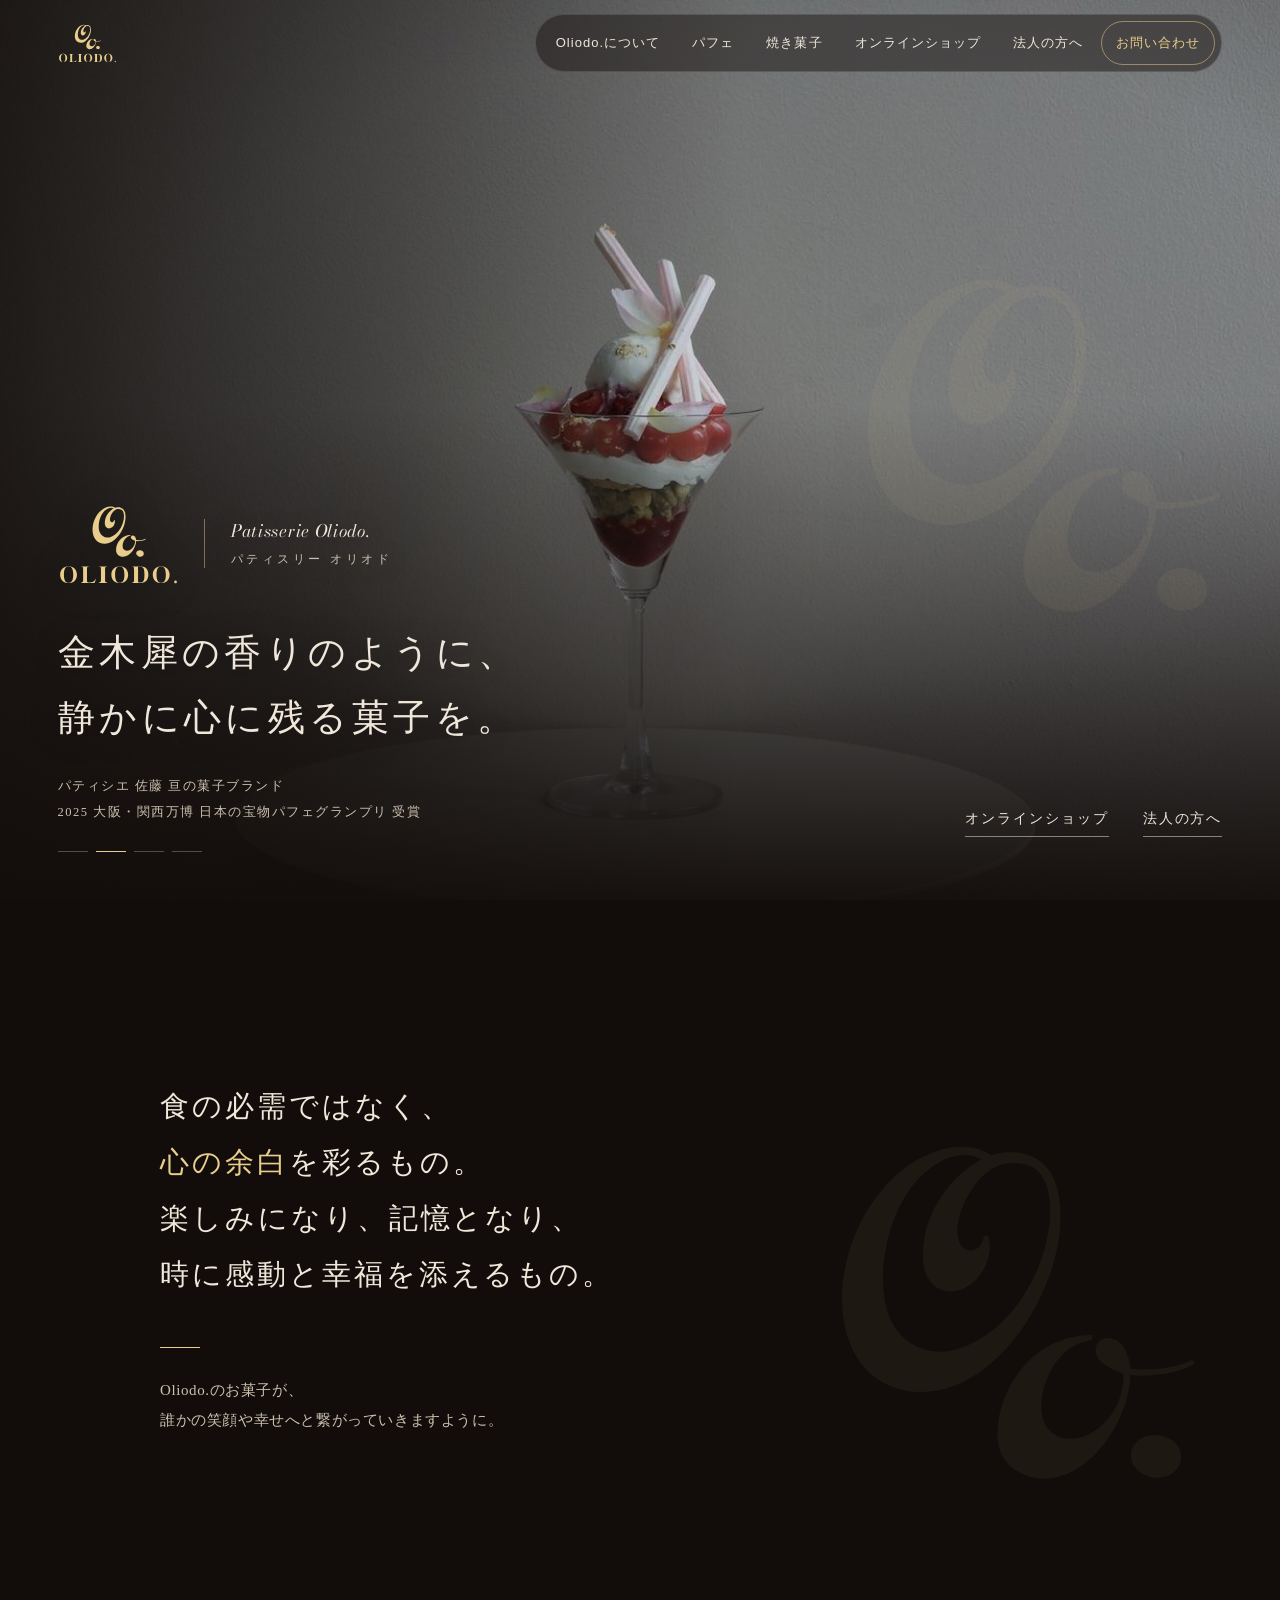
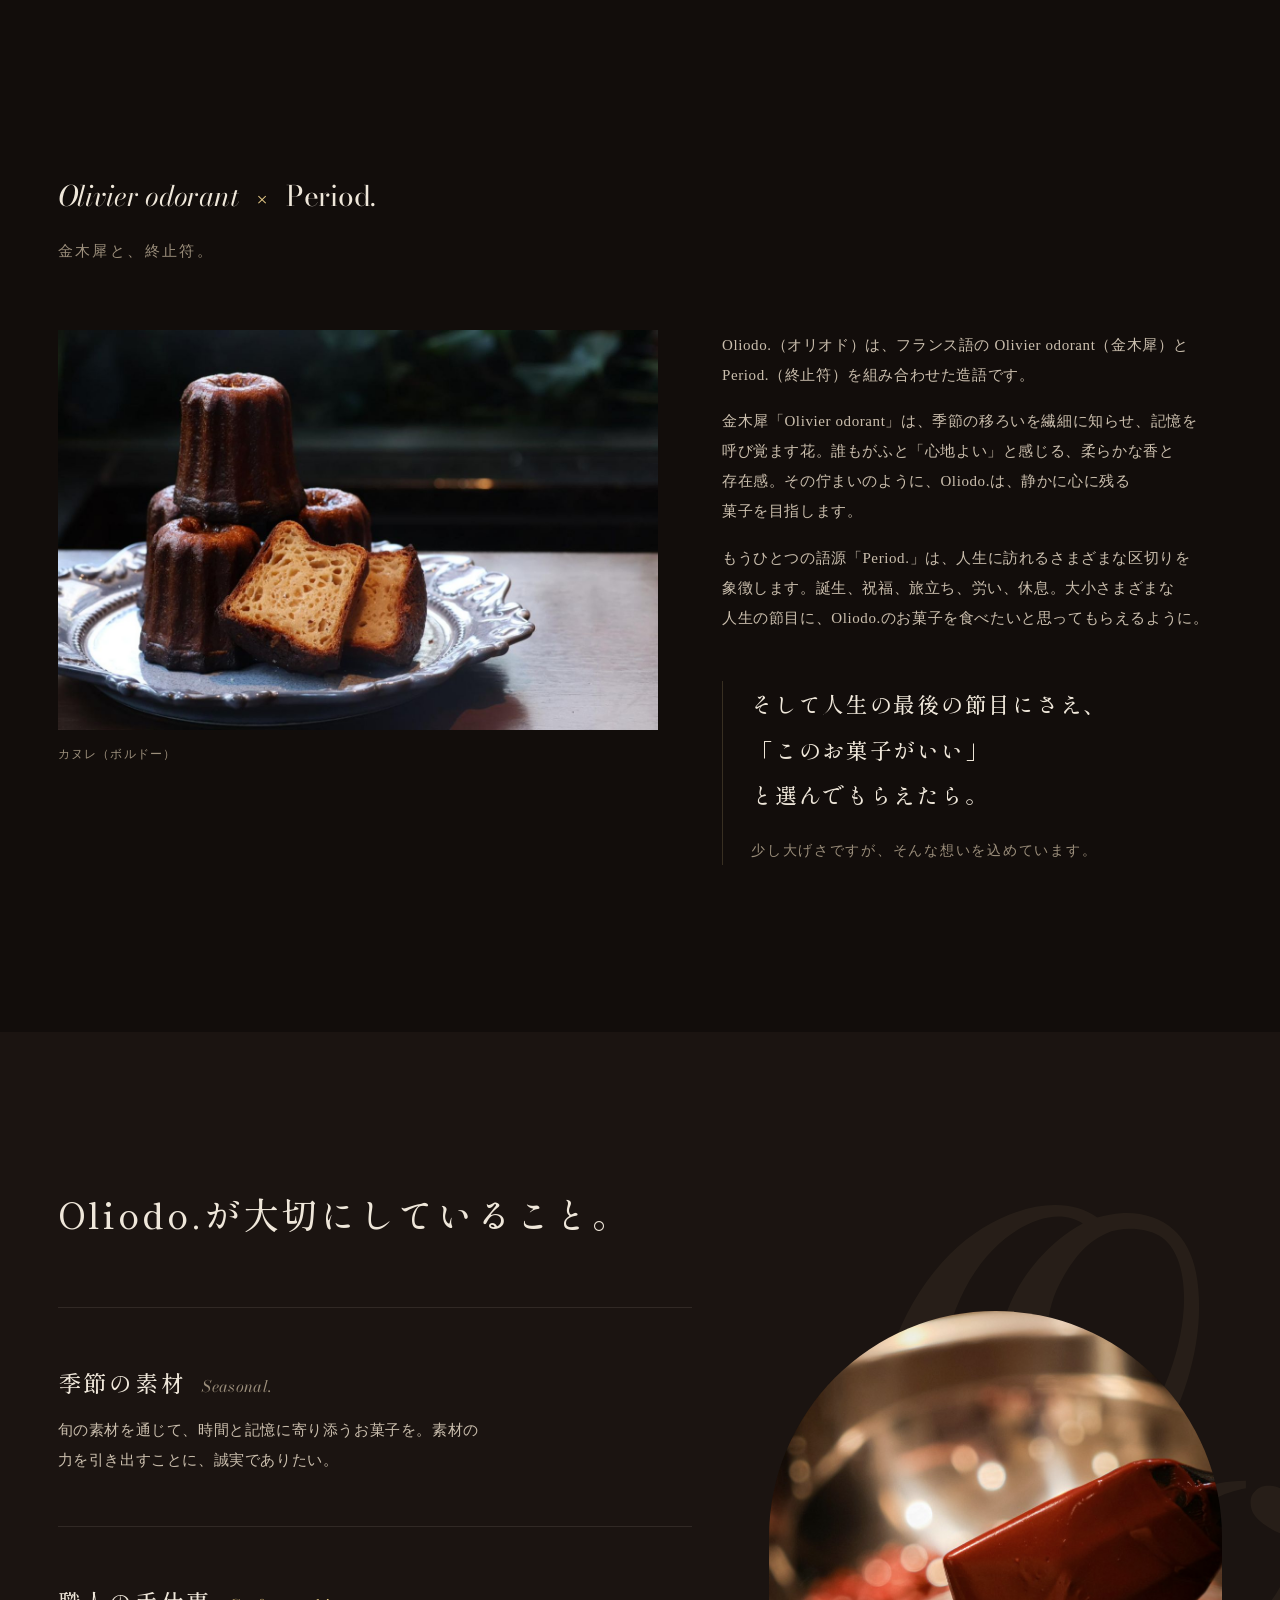
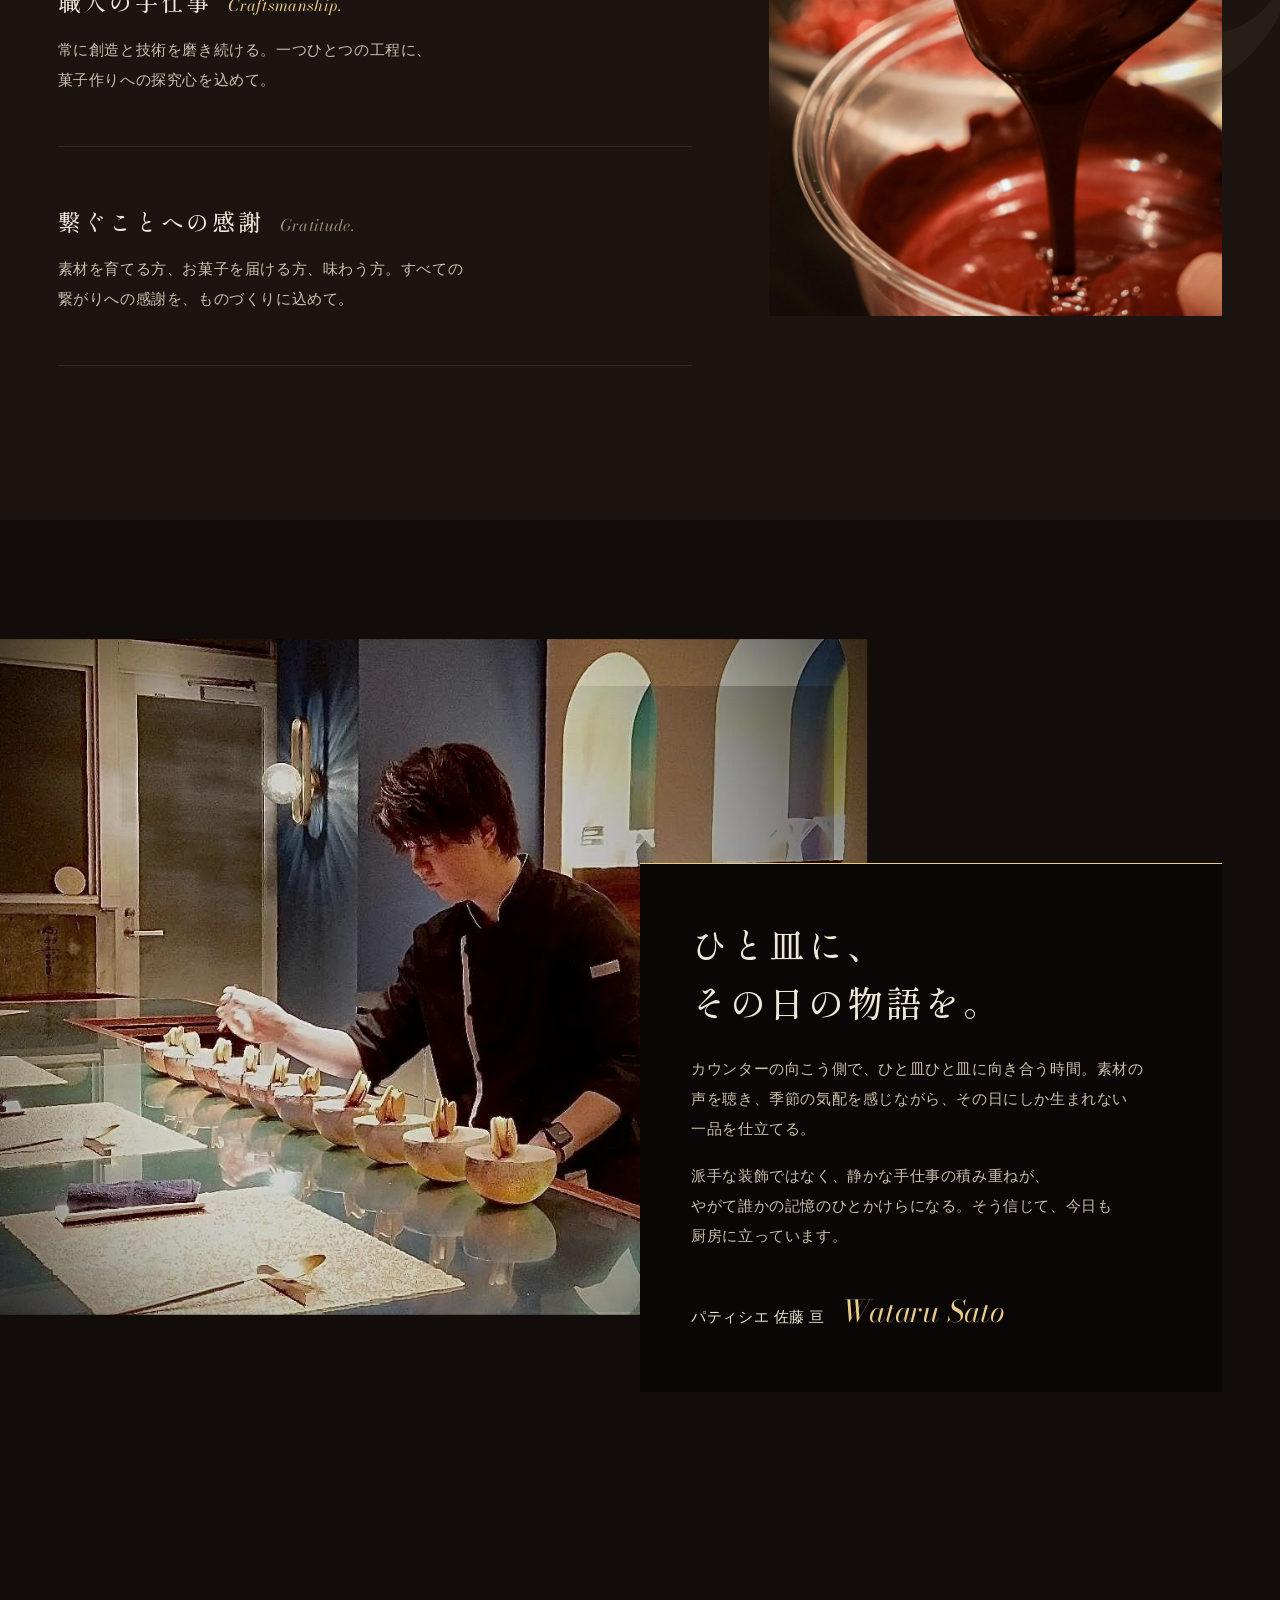
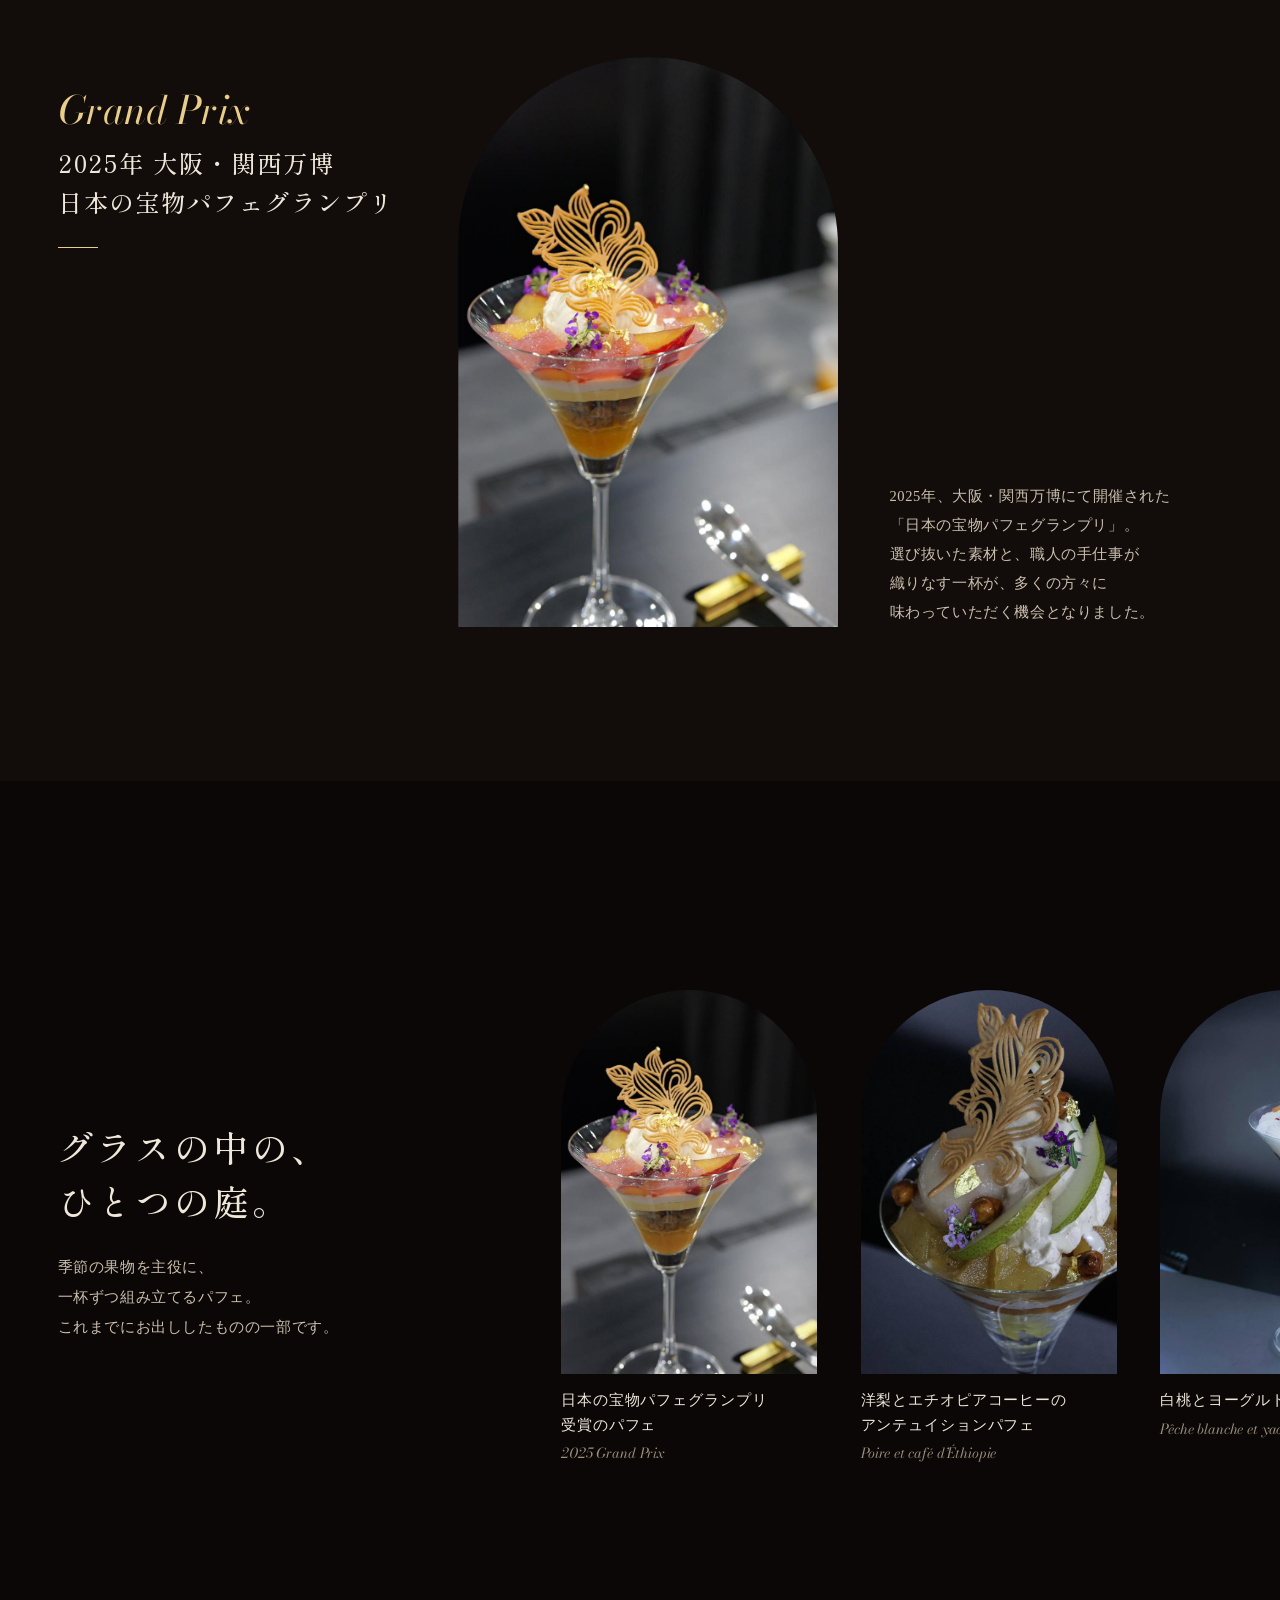
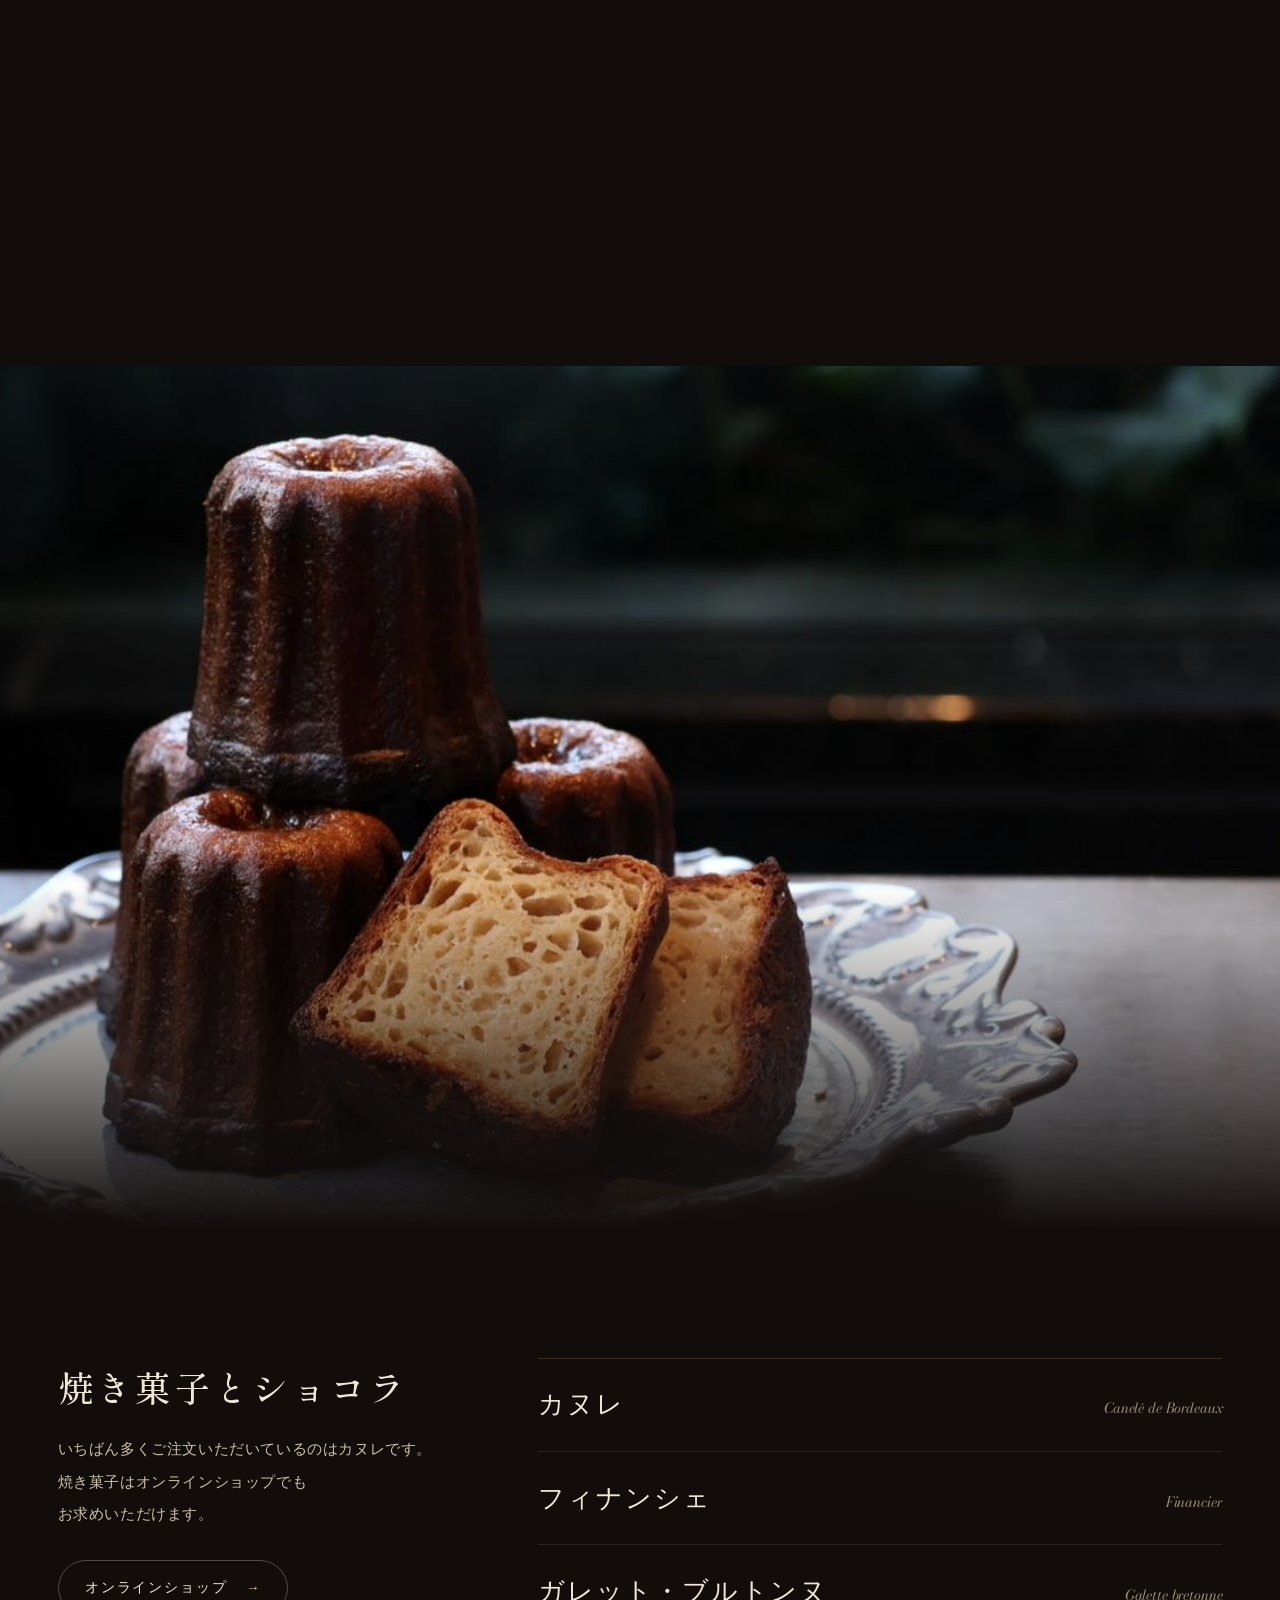
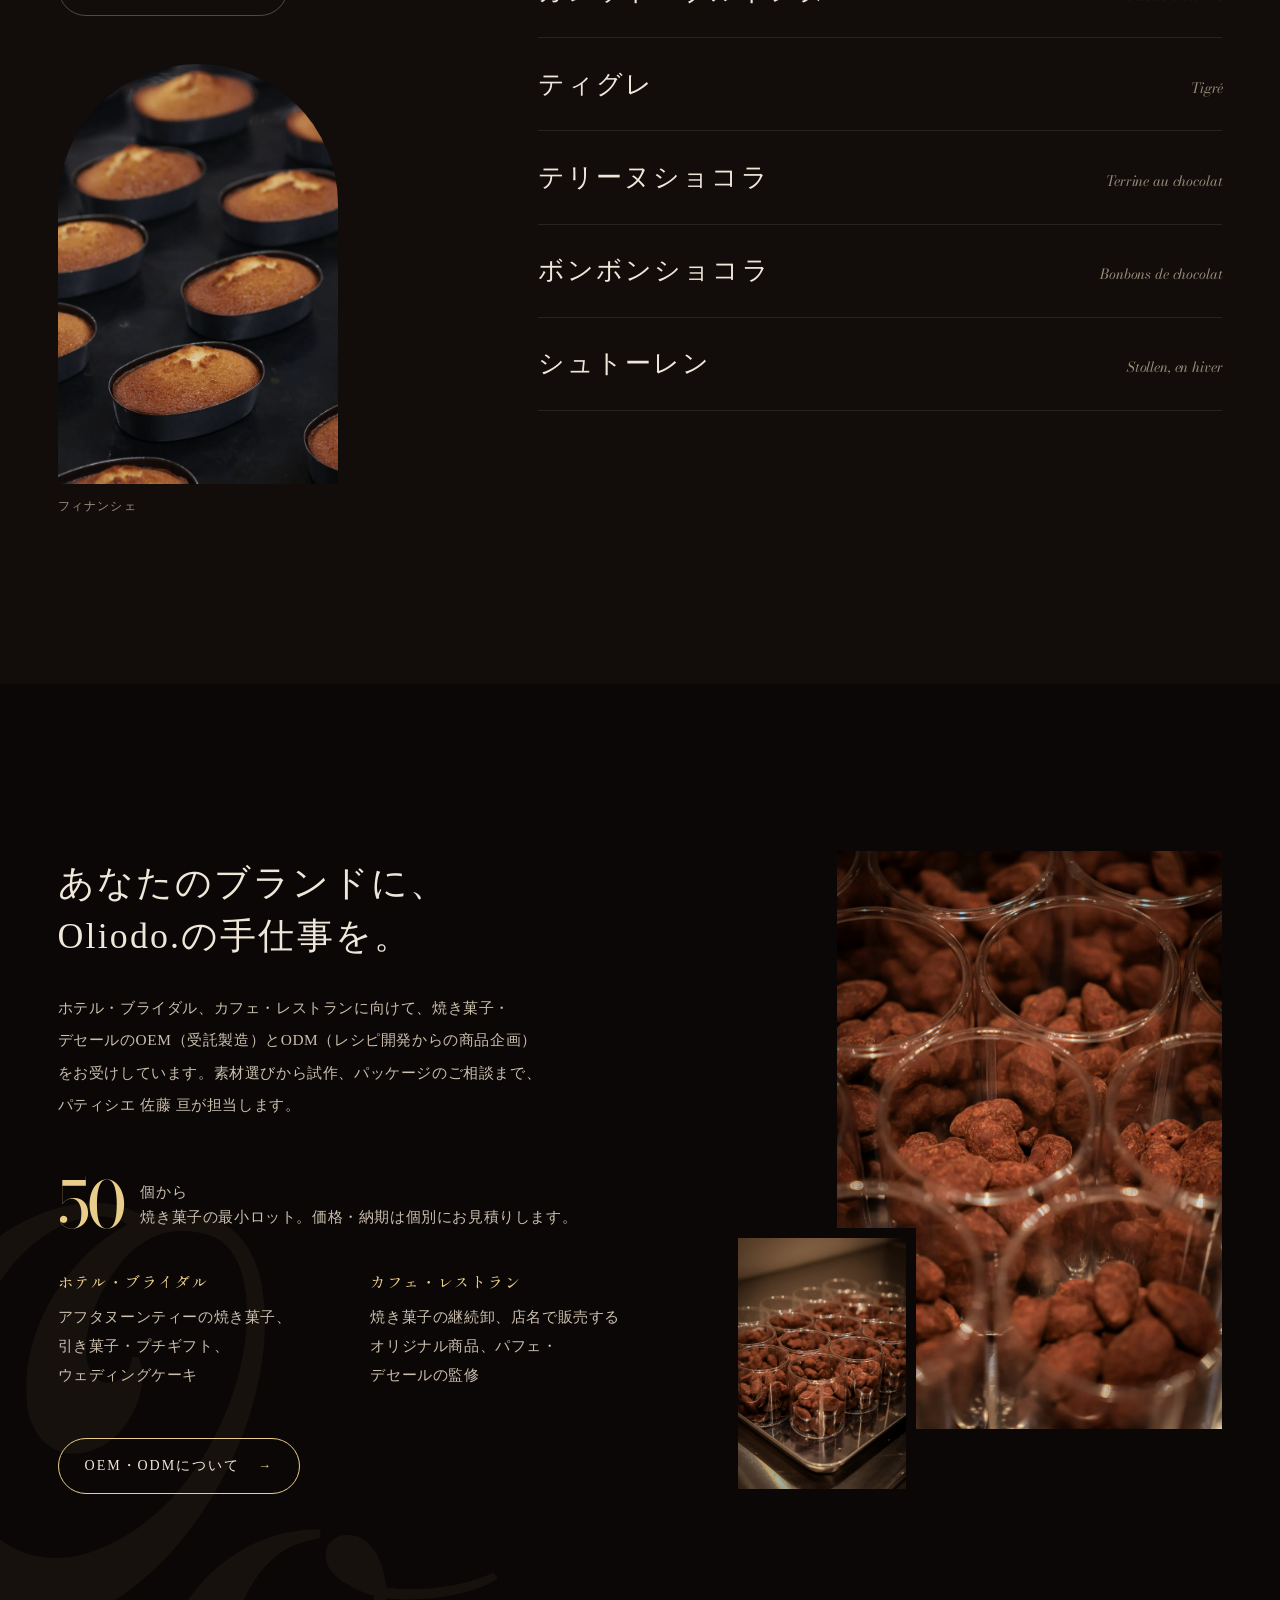
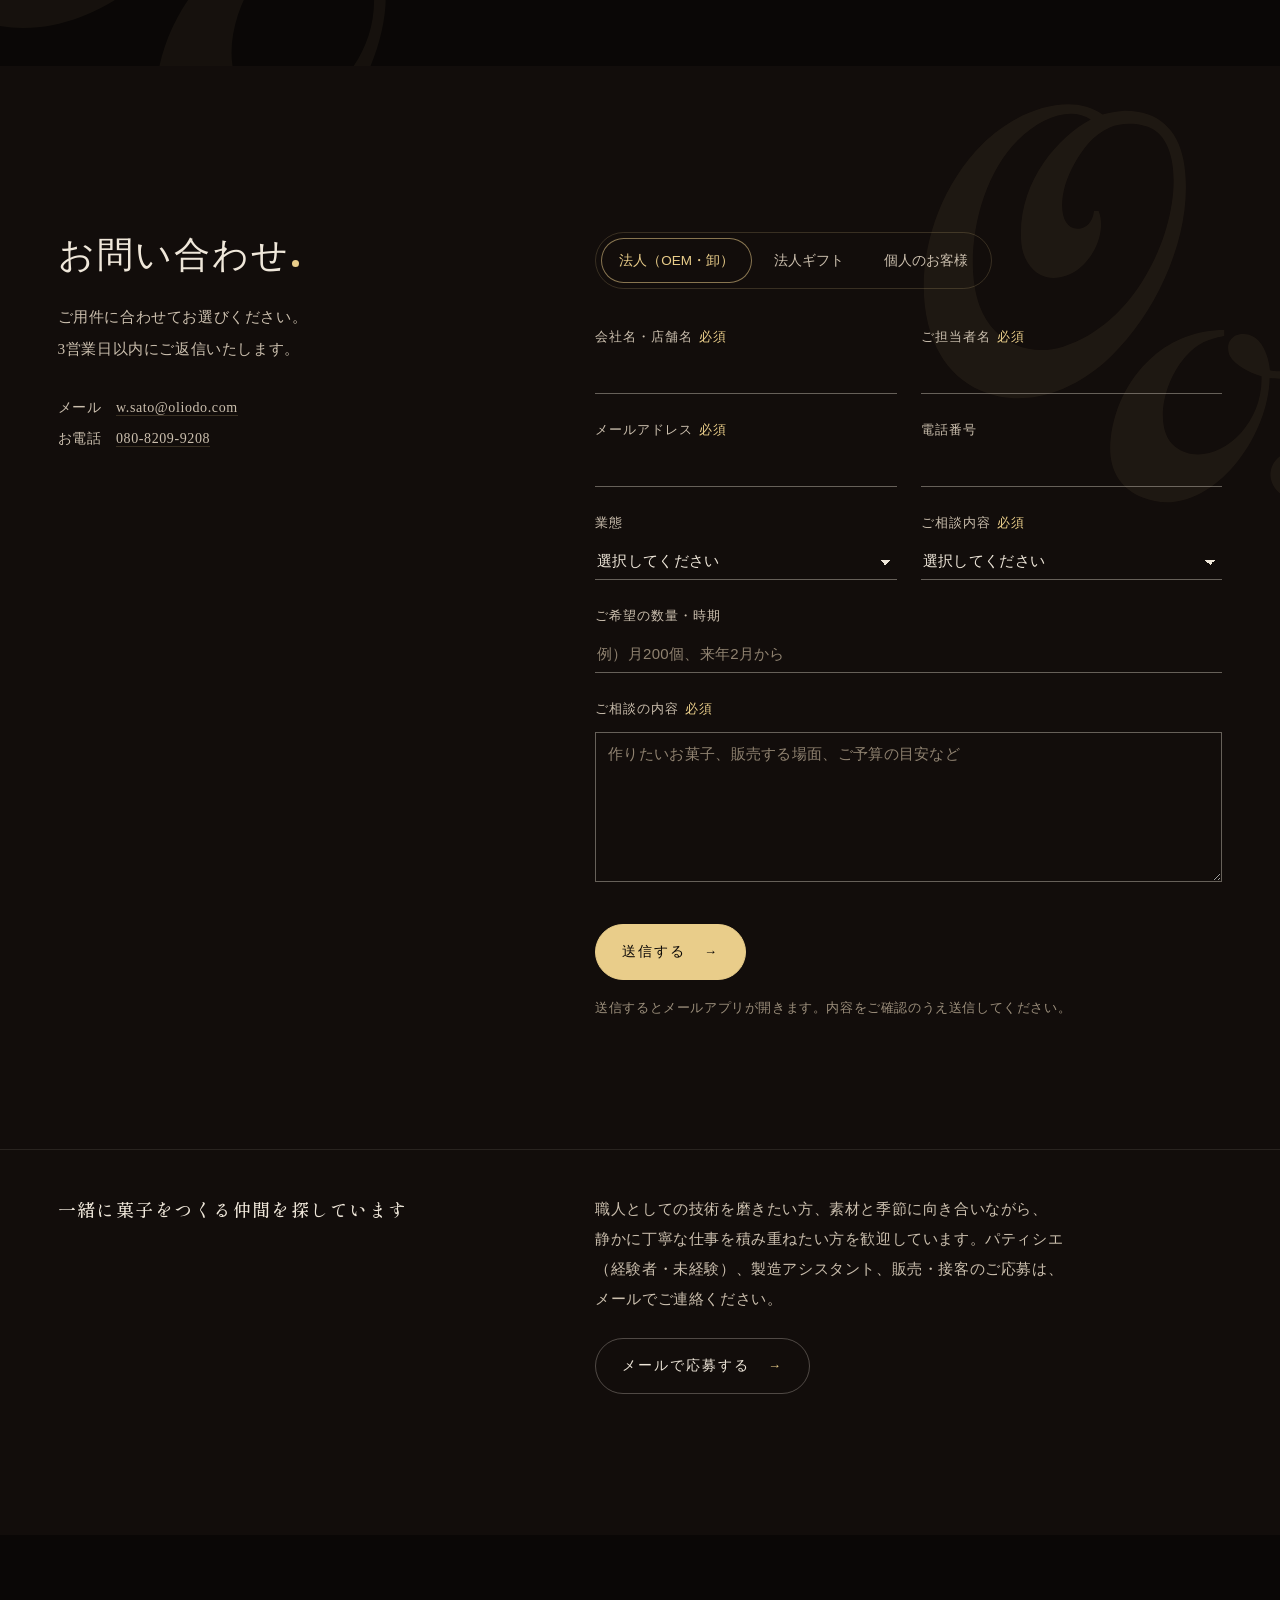
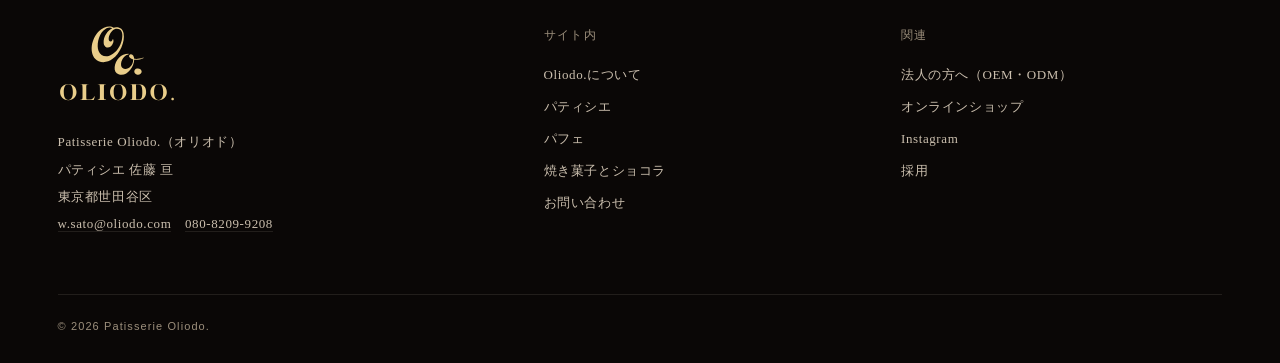
==== commit 629861ff: "index.htmlの競合を修正" ====
--- a/index.html
+++ b/index.html
@@ -82,2349 +82,10 @@
 }
 </script>
 
-<<<<<<< HEAD
-=======
-<script type="application/ld+json">
-{
-  "@context": "https://schema.org",
-  "@type": "Person",
-  "name": "佐藤 亘",
-  "alternateName": "Wataru Sato",
-  "jobTitle": "Patissier",
-  "worksFor": {
-    "@type": "Bakery",
-    "name": "Patisserie Oliodo"
-  },
-  "award": "2025 大阪・関西万博 日本の宝物パフェグランプリ"
-}
-</script>
-
-<style>
-/* =========================================================
-   Reset & Tokens
-========================================================= */
-*, *::before, *::after { margin:0; padding:0; box-sizing:border-box; }
-
-:root {
-  /* ===== Surface ===== */
-  --bg-pure:       #FFFFFF;
-  --bg-cream:      #FAF7F2;
-  --bg-warm:       #F5EDE0;
-  --bg-section:    #F0E8D8;
-  --bg-dark:       #1A0F08;
-  --bg-darker:     #0F0805;
-
-  /* ===== Text（A11y改善: mute/soft をAAA寄りに） ===== */
-  --text-primary:  #2C1A0A;
-  --text-body:     #3D2614;
-  --text-mute:     #5C4D3C;   /* ← #6B5A47 から変更（コントラスト 7.0:1 → 9.5:1 へ） */
-  --text-soft:     #6B5A47;   /* ← #8B7459 から変更（コントラスト 5.4:1 → 7.0:1 へ） */
-  --text-light:    #FAF7F2;
-  --text-cream:    #E8C87A;
-
-  /* ===== Brand Accent（chestnut系はそのまま、goldは3階層化） ===== */
-  --chestnut:      #7B4F1F;
-  --chestnut-deep: #5A3815;
-  --chestnut-dark: #3A2410;
-
-  /* Gold 3階層 */
-  --gold-primary:  #C9A85C;   /* CTAボタン、awardバッジ、grandprix-titleのem などの強アクセント専用 */
-  --gold-muted:   #B89549;   /* eyebrow border, hero-scroll, ナビhover下線 */
-  --gold-soft:    rgba(201, 168, 92, 0.45); /* 装飾線・border のみ */
-
-  /* 後方互換エイリアス（既存class壊さない） */
-  --gold:          var(--gold-primary);
-  --gold-light:    #E8C87A;
-  --gold-pale:     #F0E0B8;
-
-  /* ===== Lines ===== */
-  --line:          #E5DACA;
-  --line-soft:     #F0E8D8;
-  --line-strong:   var(--gold-primary);
-  --line-dark:     #3A2410;
-
-  /* ===== Semantic（フォームのバリデーション用、新規追加） ===== */
-  --color-error:   #B85450;   /* くすんだ赤、ブランドトーン維持 */
-  --color-success: #7C8B5A;   /* 成功用、彩度抑えめ */
-
-  /* Typography */
-  --serif-en: 'Cormorant Garamond', 'Times New Roman', serif;
-  --serif-jp: 'Noto Serif JP', '游明朝', 'Yu Mincho', serif;
-  --sans-jp:  'Noto Sans JP', '游ゴシック', sans-serif;
-  --sans-en:  'Lato', sans-serif;
-
-  --ease: cubic-bezier(0.25, 0.1, 0.25, 1);
-  --ease-out: cubic-bezier(0.16, 1, 0.3, 1);
-
-  /* Spacing */
-  --section-gap: clamp(80px, 10vw, 140px);
-  --content-pad: clamp(20px, 4vw, 56px);
-  --max-width: 1320px;
-}
-
-html { scroll-behavior: smooth; }
-body {
-  font-family: var(--sans-jp);
-  background: var(--bg-pure);
-  color: var(--text-body);
-  font-weight: 300;
-  line-height: 1.85;
-  -webkit-font-smoothing: antialiased;
-  font-feature-settings: "palt";
-  overflow-x: hidden;
-}
-
-img { display: block; max-width: 100%; height: auto; }
-a { color: inherit; text-decoration: none; transition: color 0.4s var(--ease); }
-button { font-family: inherit; cursor: pointer; border: none; background: none; }
-
-/* =========================================================
-   A11y: Focus Management（追加 / Tier 1）
-========================================================= */
-*:focus { outline: none; } /* デフォルト青枠を消す */
-
-a:focus-visible,
-button:focus-visible,
-input:focus-visible,
-select:focus-visible,
-textarea:focus-visible,
-[tabindex]:focus-visible {
-  outline: 2px solid var(--chestnut);
-  outline-offset: 4px;
-  border-radius: 0; /* 角丸ゼロのブランド一貫性 */
-  transition: outline-offset 0.2s var(--ease);
-}
-
-/* ライト背景上のフォームフィールドは inset shadow 併用で視認性UP */
-input:focus-visible,
-select:focus-visible,
-textarea:focus-visible {
-  outline-offset: 2px;
-  box-shadow: 0 0 0 3px rgba(123, 79, 31, 0.12);
-}
-
-/* ダーク背景セクション（patissier, oem, footer）用は gold-light で */
-.patissier a:focus-visible,
-.oem a:focus-visible,
-.footer a:focus-visible,
-.patissier button:focus-visible,
-.oem button:focus-visible,
-.footer button:focus-visible {
-  outline-color: var(--gold-light);
-}
-
-/* visually-hidden ユーティリティ（スクリーンリーダー専用） */
-.visually-hidden {
-  position: absolute;
-  width: 1px;
-  height: 1px;
-  padding: 0;
-  margin: -1px;
-  overflow: hidden;
-  clip: rect(0, 0, 0, 0);
-  white-space: nowrap;
-  border: 0;
-}
-
-/* Skip link（キーボードユーザー / スクリーンリーダー対応） */
-.skip-link {
-  position: absolute;
-  top: -100px;
-  left: 16px;
-  z-index: 9999;
-  padding: 12px 24px;
-  background: var(--chestnut-deep);
-  color: var(--gold-light);
-  font-family: var(--sans-en);
-  font-size: 12px;
-  letter-spacing: 0.32em;
-  text-transform: uppercase;
-  text-decoration: none;
-  font-weight: 600;
-  transition: top 0.3s var(--ease);
-}
-.skip-link:focus {
-  top: 16px;
-}
-
-/* =========================================================
-   Utility / Section Base
-========================================================= */
-.section {
-  padding: var(--section-gap) 0;
-  position: relative;
-}
-.content {
-  max-width: var(--max-width);
-  margin: 0 auto;
-  padding: 0 var(--content-pad);
-  position: relative;
-}
-.section-num {
-  position: absolute;
-  top: clamp(40px, 5vw, 64px);
-  left: clamp(20px, 4vw, 56px);
-  font-family: var(--sans-en);
-  font-size: 11px;
-  letter-spacing: 0.32em;
-  text-transform: uppercase;
-  color: var(--gold);
-  font-weight: 400;
-  z-index: 2;
-}
-.eyebrow {
-  display: inline-block;
-  font-family: var(--sans-en);
-  font-size: 11px;
-  letter-spacing: 0.36em;
-  text-transform: uppercase;
-  color: var(--chestnut);
-  font-weight: 500;
-  margin-bottom: 24px;
-  padding-bottom: 8px;
-  border-bottom: 1px solid var(--gold);
-}
-.heading-jp {
-  font-family: var(--serif-jp);
-  font-weight: 300;
-  color: var(--text-primary);
-  line-height: 1.6;
-  letter-spacing: 0.1em;
-}
-.heading-en {
-  font-family: var(--serif-en);
-  font-weight: 300;
-  font-style: italic;
-  color: var(--text-primary);
-  line-height: 1.1;
-  letter-spacing: 0.01em;
-}
-.heading-en em {
-  font-style: italic;
-  color: var(--chestnut);
-}
-.section-header { margin-bottom: clamp(48px, 6vw, 80px); }
-
-/* Reveal animation */
-.reveal {
-  opacity: 0;
-  transform: translateY(28px);
-  transition: opacity 1.2s var(--ease-out), transform 1.2s var(--ease-out);
-  will-change: opacity, transform;
-}
-.reveal.is-visible {
-  opacity: 1;
-  transform: translateY(0);
-}
-.reveal-d1 { transition-delay: 0.15s; }
-.reveal-d2 { transition-delay: 0.3s; }
-.reveal-d3 { transition-delay: 0.45s; }
-
-/* =========================================================
-   Header / Nav
-========================================================= */
-.header {
-  position: fixed;
-  top: 0; left: 0; right: 0;
-  z-index: 100;
-  padding: 18px clamp(20px, 4vw, 56px);
-  display: flex;
-  justify-content: space-between;
-  align-items: center;
-  background: rgba(255, 255, 255, 0.92);
-  backdrop-filter: blur(20px);
-  -webkit-backdrop-filter: blur(20px);
-  border-bottom: 1px solid transparent;
-  transition: background 0.5s var(--ease), border-color 0.5s var(--ease);
-}
-.header.scrolled {
-  background: rgba(255, 255, 255, 0.98);
-  border-bottom-color: var(--line);
-}
-.header-logo {
-  height: 38px;
-  display: block;
-}
-.header-logo img {
-  height: 100%;
-  width: auto;
-  display: block;
-}
-.nav {
-  display: flex;
-  gap: clamp(20px, 2.6vw, 40px);
-  align-items: center;
-}
-.nav a {
-  font-family: var(--sans-en);
-  font-size: 11px;
-  letter-spacing: 0.28em;
-  text-transform: uppercase;
-  color: var(--text-primary);
-  font-weight: 500;
-  position: relative;
-  padding: 6px 0;
-}
-.nav a::after {
-  content: '';
-  position: absolute;
-  bottom: 0;
-  left: 50%;
-  width: 0;
-  height: 1px;
-  background: var(--gold);
-  transition: all 0.4s var(--ease);
-  transform: translateX(-50%);
-}
-.nav a:hover { color: var(--chestnut); }
-.nav a:hover::after { width: 100%; }
-.nav-cta {
-  padding: 10px 22px !important;
-  background: var(--chestnut-deep);
-  color: var(--text-light) !important;
-  border-radius: 0;
-  letter-spacing: 0.24em !important;
-}
-.nav-cta::after { display: none !important; }
-.nav-cta:hover {
-  background: var(--chestnut-dark);
-  color: var(--gold-light) !important;
-}
-.menu-btn {
-  display: none;
-  flex-direction: column;
-  gap: 5px;
-  padding: 8px;
-  z-index: 110;
-}
-.menu-btn span {
-  width: 24px;
-  height: 1.5px;
-  background: var(--text-primary);
-  transition: all 0.4s var(--ease);
-}
-.menu-btn.active span:nth-child(1) { transform: translateY(6.5px) rotate(45deg); }
-.menu-btn.active span:nth-child(2) { opacity: 0; }
-.menu-btn.active span:nth-child(3) { transform: translateY(-6.5px) rotate(-45deg); }
-
-@media (max-width: 900px) {
-  .menu-btn { display: flex; }
-  .nav {
-    position: fixed;
-    inset: 0;
-    background: var(--bg-cream);
-    flex-direction: column;
-    justify-content: center;
-    gap: 32px;
-    transform: translateX(100%);
-    transition: transform 0.6s var(--ease);
-    z-index: 105;
-  }
-  .nav.active { transform: translateX(0); }
-  .nav a { font-size: 14px; }
-}
-
-/* =========================================================
-   Hero with Slideshow
-========================================================= */
-.hero {
-  height: 100vh;
-  min-height: 680px;
-  position: relative;
-  overflow: hidden;
-  display: flex;
-  align-items: center;
-  justify-content: center;
-  background: var(--bg-darker);
-}
-.hero-slides {
-  position: absolute;
-  inset: 0;
-  z-index: 1;
-}
-.hero-slide {
-  position: absolute;
-  inset: 0;
-  opacity: 0;
-  transition: opacity 1.8s var(--ease);
-  background-size: cover;
-  background-position: center;
-  background-repeat: no-repeat;
-}
-.hero-slide.active { opacity: 1; }
-.hero-slide::after {
-  content: '';
-  position: absolute;
-  inset: 0;
-  background: linear-gradient(
-    180deg,
-    rgba(15, 8, 5, 0.30) 0%,
-    rgba(15, 8, 5, 0.45) 60%,
-    rgba(15, 8, 5, 0.65) 100%
-  );
-}
-
-.hero-inner {
-  position: relative;
-  z-index: 2;
-  text-align: center;
-  color: var(--text-light);
-  padding: 0 var(--content-pad);
-  max-width: 920px;
-}
-.hero-logo {
-  width: clamp(180px, 22vw, 280px);
-  height: auto;
-  margin: 0 auto 36px;
-  opacity: 0;
-  animation: heroLogoIn 1.6s var(--ease-out) 0.4s forwards;
-}
-.hero-jp {
-  font-family: var(--serif-jp);
-  font-size: clamp(20px, 2.6vw, 32px);
-  font-weight: 200;
-  letter-spacing: 0.2em;
-  line-height: 1.9;
-  color: var(--text-light);
-  margin-bottom: 20px;
-  opacity: 0;
-  animation: heroFadeIn 1.4s var(--ease-out) 1.0s forwards;
-  text-shadow: 0 2px 30px rgba(0,0,0,0.4);
-}
-.hero-jp-sub {
-  font-family: var(--serif-jp);
-  font-size: clamp(13px, 1.2vw, 16px);
-  font-weight: 300;
-  letter-spacing: 0.4em;
-  color: var(--gold-light);
-  opacity: 0;
-  animation: heroFadeIn 1.4s var(--ease-out) 1.4s forwards;
-  margin-bottom: 48px;
-}
-
-/* Hero Credentials バッジ（追加 / Tier 2 - 5秒テスト改善） */
-.hero-credentials {
-  display: inline-flex;
-  align-items: center;
-  gap: 14px;
-  margin-top: 12px;
-  padding: 12px 22px;
-  font-family: var(--sans-en);
-  font-size: 10px;
-  font-weight: 500;
-  letter-spacing: 0.36em;
-  text-transform: uppercase;
-  color: var(--text-light);
-  text-decoration: none;
-  border: 1px solid rgba(232, 200, 122, 0.55);
-  background: rgba(15, 8, 5, 0.25);
-  backdrop-filter: blur(6px);
-  -webkit-backdrop-filter: blur(6px);
-  opacity: 0;
-  animation: heroFadeIn 1.4s var(--ease-out) 1.7s forwards;
-  transition: border-color 0.4s var(--ease), background 0.4s var(--ease);
-}
-.hero-credentials:hover {
-  border-color: var(--gold-light);
-  background: rgba(15, 8, 5, 0.45);
-}
-.cred-year {
-  font-family: var(--serif-en);
-  font-style: italic;
-  font-size: 14px;
-  letter-spacing: 0.1em;
-  color: var(--gold-light);
-  font-weight: 400;
-}
-.cred-divider {
-  color: var(--gold-light);
-  opacity: 0.5;
-}
-.cred-text {
-  /* デフォルトのスタイルを継承 */
-}
-@media (max-width: 600px) {
-  .hero-credentials {
-    font-size: 9px;
-    letter-spacing: 0.28em;
-    padding: 10px 16px;
-    gap: 10px;
-  }
-  .cred-year { font-size: 12px; }
-}
-
-/* =========================================================
-   Hero Event Banner（イベント誘導 / 期間限定 / 取外し可）
-   挙動：
-   - 5/23 23:59 までは Hero 右上に控えめに表示
-   - 5/24 0:00 〜 5/30 23:59 は「Thank you」表示に切替
-   - 5/31 0:00 以降は完全非表示（JSでremoveされる）
-   - ユーザーが × で閉じたら sessionStorage で同セッション中は再表示しない
-========================================================= */
-.event-banner {
-  position: absolute;
-  top: clamp(80px, 12vh, 120px);
-  right: var(--content-pad);
-  z-index: 5;
-  display: flex;
-  align-items: stretch;
-  background: rgba(15, 8, 5, 0.55);
-  backdrop-filter: blur(10px) saturate(120%);
-  -webkit-backdrop-filter: blur(10px) saturate(120%);
-  border: 1px solid rgba(232, 200, 122, 0.4);
-  max-width: 340px;
-  opacity: 0;
-  transform: translateY(-12px);
-  animation: bannerFadeIn 0.9s var(--ease-out) 2.0s forwards;
-  transition: opacity 0.4s var(--ease), border-color 0.4s var(--ease);
-}
-.event-banner:hover {
-  border-color: rgba(232, 200, 122, 0.7);
-  background: rgba(15, 8, 5, 0.7);
-}
-.event-banner.is-thank-you { /* 5/24〜5/30 の感謝モード */
-  background: rgba(15, 8, 5, 0.45);
-  border-color: rgba(232, 200, 122, 0.25);
-}
-
-.event-banner-link {
-  display: flex;
-  flex-direction: column;
-  align-items: flex-start;
-  padding: 14px 18px;
-  flex: 1;
-  min-width: 0;
-  text-decoration: none;
-  color: var(--text-light);
-}
-.event-banner-eyebrow {
-  font-family: var(--sans-en);
-  font-size: 9px;
-  font-weight: 600;
-  letter-spacing: 0.36em;
-  text-transform: uppercase;
-  color: var(--gold-light);
-  margin-bottom: 6px;
-}
-.event-banner-title {
-  font-family: var(--serif-en);
-  font-style: italic;
-  font-weight: 400;
-  font-size: 14px;
-  letter-spacing: 0.04em;
-  line-height: 1.25;
-  color: var(--text-light);
-  margin-bottom: 4px;
-}
-.event-banner-date {
-  font-family: var(--sans-jp);
-  font-size: 10px;
-  font-weight: 400;
-  letter-spacing: 0.18em;
-  color: var(--gold-light);
-  opacity: 0.85;
-}
-.event-banner-cta {
-  font-family: var(--sans-jp);
-  font-size: 9px;
-  letter-spacing: 0.18em;
-  color: var(--gold-light);
-  margin-top: 8px;
-  padding-top: 8px;
-  border-top: 1px solid rgba(232, 200, 122, 0.25);
-  width: 100%;
-  display: flex;
-  align-items: center;
-  gap: 6px;
-}
-.event-banner-cta::after {
-  content: '→';
-  font-family: var(--serif-en);
-  font-style: italic;
-  margin-left: auto;
-  transition: transform 0.4s var(--ease);
-}
-.event-banner-link:hover .event-banner-cta::after {
-  transform: translateX(4px);
-}
-
-.event-banner-close {
-  flex: 0 0 auto;
-  width: 28px;
-  background: transparent;
-  border: none;
-  border-left: 1px solid rgba(232, 200, 122, 0.2);
-  color: var(--text-light);
-  cursor: pointer;
-  font-size: 14px;
-  font-family: var(--sans-en);
-  display: flex;
-  align-items: center;
-  justify-content: center;
-  opacity: 0.5;
-  transition: opacity 0.3s var(--ease);
-}
-.event-banner-close:hover {
-  opacity: 1;
-}
-
-@keyframes bannerFadeIn {
-  to {
-    opacity: 1;
-    transform: translateY(0);
-  }
-}
-
-/* モバイル: より控えめに、画面下部に固定（重要なHeroテキストを邪魔しない） */
-@media (max-width: 768px) {
-  .event-banner {
-    position: fixed;
-    top: auto;
-    bottom: 16px;
-    left: 16px;
-    right: 16px;
-    max-width: none;
-    animation-delay: 2.5s;
-    box-shadow: 0 8px 24px rgba(0, 0, 0, 0.3);
-  }
-  .event-banner-title { font-size: 13px; }
-  .event-banner-eyebrow { font-size: 8px; }
-}
-.hero-scroll {
-  position: absolute;
-  bottom: 36px;
-  left: 50%;
-  transform: translateX(-50%);
-  z-index: 3;
-  font-family: var(--sans-en);
-  font-size: 10px;
-  letter-spacing: 0.36em;
-  text-transform: uppercase;
-  color: var(--gold-light);
-  opacity: 0;
-  animation: heroFadeIn 1.4s var(--ease-out) 2s forwards;
-  text-align: center;
-}
-.hero-scroll::after {
-  content: '';
-  display: block;
-  width: 1px;
-  height: 32px;
-  background: var(--gold-light);
-  margin: 12px auto 0;
-  animation: scrollLine 2s var(--ease) 2s infinite;
-}
-.hero-dots {
-  position: absolute;
-  bottom: 80px;
-  right: 36px;
-  z-index: 3;
-  display: flex;
-  flex-direction: column;
-  gap: 10px;
-  opacity: 0;
-  animation: heroFadeIn 1.4s var(--ease-out) 1.6s forwards;
-}
-.hero-dot {
-  width: 6px;
-  height: 6px;
-  border-radius: 50%;
-  background: rgba(232, 200, 122, 0.35);
-  cursor: pointer;
-  transition: all 0.4s var(--ease);
-}
-.hero-dot.active {
-  background: var(--gold-light);
-  transform: scale(1.6);
-}
-@media (max-width: 720px) {
-  .hero-dots { bottom: 70px; right: 20px; }
-}
-
-@keyframes heroLogoIn {
-  from { opacity: 0; transform: translateY(12px) scale(0.96); }
-  to { opacity: 1; transform: none; }
-}
-@keyframes heroFadeIn {
-  from { opacity: 0; transform: translateY(12px); }
-  to { opacity: 1; transform: none; }
-}
-@keyframes scrollLine {
-  0% { transform: scaleY(0); transform-origin: top; }
-  50% { transform: scaleY(1); transform-origin: top; }
-  51% { transform-origin: bottom; }
-  100% { transform: scaleY(0); transform-origin: bottom; }
-}
-
-/* =========================================================
-   Marquee
-========================================================= */
-.marquee {
-  background: var(--chestnut-dark);
-  color: var(--gold-light);
-  padding: 26px 0;
-  overflow: hidden;
-  border-top: 1px solid var(--gold);
-  border-bottom: 1px solid var(--gold);
-}
-.marquee-inner {
-  display: flex;
-  gap: 60px;
-  animation: marquee 50s linear infinite;
-  white-space: nowrap;
-}
-.marquee span {
-  font-family: var(--serif-en);
-  font-size: clamp(18px, 2.2vw, 28px);
-  font-style: italic;
-  letter-spacing: 0.1em;
-}
-.marquee span::after {
-  content: '✦';
-  margin-left: 60px;
-  color: var(--gold);
-  font-style: normal;
-}
-@keyframes marquee {
-  to { transform: translateX(-50%); }
-}
-
-/* =========================================================
-   Statement Section
-========================================================= */
-.statement {
-  background: var(--bg-cream);
-  text-align: center;
-}
-.statement-text {
-  font-family: var(--serif-jp);
-  font-size: clamp(18px, 2.4vw, 28px);
-  font-weight: 200;
-  line-height: 2.4;
-  letter-spacing: 0.18em;
-  color: var(--text-primary);
-  max-width: 880px;
-  margin: 0 auto;
-}
-.statement-text em {
-  color: var(--chestnut);
-  font-style: normal;
-  font-weight: 400;
-  position: relative;
-}
-.statement-text em::after {
-  content: '';
-  position: absolute;
-  bottom: -2px;
-  left: 0;
-  right: 0;
-  height: 1px;
-  background: var(--gold);
-  opacity: 0.6;
-}
-.statement-divider {
-  width: 60px;
-  height: 1px;
-  background: var(--gold);
-  margin: 48px auto;
-}
-
-/* =========================================================
-   Concept Section
-========================================================= */
-.concept {
-  background: var(--bg-pure);
-}
-.concept-grid {
-  display: grid;
-  grid-template-columns: 1fr;
-  gap: clamp(48px, 6vw, 96px);
-  align-items: start;
-}
-@media (min-width: 900px) {
-  .concept-grid { grid-template-columns: 1fr 1fr; }
-}
-.concept-text {
-  font-family: var(--serif-jp);
-  font-size: clamp(13px, 1.05vw, 15px);
-  line-height: 2.3;
-  color: var(--text-body);
-  font-weight: 300;
-  letter-spacing: 0.06em;
-}
-.concept-text p { margin-bottom: 1.6em; }
-.concept-text .lead {
-  font-size: clamp(20px, 2.2vw, 26px);
-  font-weight: 400;
-  color: var(--chestnut-deep);
-  margin-bottom: 1.2em;
-  letter-spacing: 0.18em;
-}
-.concept-text .pull-quote {
-  font-family: var(--serif-jp);
-  font-size: clamp(16px, 1.6vw, 20px);
-  font-weight: 400;
-  color: var(--chestnut-deep);
-  text-align: center;
-  padding: 32px 24px;
-  margin: 32px 0;
-  border-top: 1px solid var(--gold);
-  border-bottom: 1px solid var(--gold);
-  letter-spacing: 0.16em;
-  line-height: 2.1;
-  background: var(--bg-cream);
-}
-.concept-visual {
-  position: sticky;
-  top: 100px;
-  overflow: hidden;
-}
-.concept-visual img {
-  width: 100%;
-  aspect-ratio: 4/5;
-  object-fit: cover;
-  transition: transform 1.4s var(--ease);
-}
-.concept-visual:hover img { transform: scale(1.04); }
-.concept-visual-caption {
-  margin-top: 16px;
-  font-family: var(--sans-en);
-  font-size: 11px;
-  letter-spacing: 0.36em;
-  text-transform: uppercase;
-  color: var(--text-mute);
-  text-align: right;
-}
-
-/* =========================================================
-   Philosophy Section
-========================================================= */
-.philosophy {
-  background: var(--bg-cream);
-  position: relative;
-}
-.philosophy::before {
-  content: '';
-  position: absolute;
-  inset: 0;
-  background-image:
-    radial-gradient(circle at 20% 20%, rgba(201, 168, 92, 0.04) 0%, transparent 60%),
-    radial-gradient(circle at 80% 70%, rgba(123, 79, 31, 0.03) 0%, transparent 60%);
-  pointer-events: none;
-}
-.philosophy .section-header {
-  text-align: center;
-}
-.philosophy .heading-jp {
-  font-size: clamp(24px, 3.2vw, 38px);
-  letter-spacing: 0.16em;
-}
-.philosophy-grid {
-  display: grid;
-  grid-template-columns: 1fr;
-  gap: clamp(48px, 5vw, 72px);
-}
-@media (min-width: 800px) {
-  .philosophy-grid { grid-template-columns: repeat(3, 1fr); }
-}
-.phil-item {
-  position: relative;
-  text-align: left;
-}
-.phil-num {
-  font-family: var(--serif-en);
-  font-size: 56px;
-  font-weight: 200;
-  font-style: italic;
-  color: var(--gold);
-  line-height: 1;
-  margin-bottom: 16px;
-}
-.phil-img {
-  width: 100%;
-  aspect-ratio: 4/3;
-  overflow: hidden;
-  margin-bottom: 28px;
-  position: relative;
-}
-.phil-img img {
-  width: 100%;
-  height: 100%;
-  object-fit: cover;
-  transition: transform 1.4s var(--ease);
-}
-.phil-img.farmer img { object-position: center 30%; }
-.phil-item:hover .phil-img img { transform: scale(1.06); }
-.phil-item h3 {
-  font-family: var(--serif-en);
-  font-size: clamp(28px, 3vw, 36px);
-  font-weight: 300;
-  font-style: italic;
-  color: var(--chestnut-deep);
-  margin-bottom: 8px;
-}
-.phil-item .ja-label {
-  font-family: var(--serif-jp);
-  font-size: 14px;
-  font-weight: 400;
-  letter-spacing: 0.4em;
-  color: var(--text-soft);
-  margin-bottom: 16px;
-}
-.phil-item p {
-  font-family: var(--serif-jp);
-  font-size: 14px;
-  line-height: 2.1;
-  color: var(--text-body);
-  font-weight: 300;
-}
-
-/* =========================================================
-   Patissier Section
-========================================================= */
-.patissier {
-  background: var(--bg-darker);
-  color: var(--text-light);
-  position: relative;
-  overflow: hidden;
-}
-.patissier::before {
-  content: '';
-  position: absolute;
-  inset: 0;
-  background-image:
-    radial-gradient(ellipse at 70% 50%, rgba(201, 168, 92, 0.08) 0%, transparent 65%);
-  pointer-events: none;
-}
-.patissier .section-num { color: var(--gold); }
-.patissier .eyebrow {
-  color: var(--gold-light);
-  border-bottom-color: var(--gold);
-}
-.patissier .heading-jp { color: var(--text-light); }
-.patissier .heading-en { color: var(--text-light); }
-.patissier-grid {
-  display: grid;
-  grid-template-columns: 1fr;
-  gap: clamp(48px, 6vw, 96px);
-  align-items: center;
-}
-@media (min-width: 900px) {
-  .patissier-grid { grid-template-columns: 1.05fr 1fr; }
-}
-.patissier-img {
-  position: relative;
-}
-.patissier-img img {
-  width: 100%;
-  aspect-ratio: 4/3;
-  object-fit: cover;
-  filter: brightness(0.95) contrast(1.05);
-}
-.patissier-text .heading-jp {
-  font-size: clamp(20px, 2.4vw, 28px);
-  margin-bottom: 32px;
-}
-.patissier-text p {
-  font-family: var(--serif-jp);
-  font-size: 14px;
-  line-height: 2.2;
-  color: var(--text-light);
-  font-weight: 300;
-  letter-spacing: 0.06em;
-  margin-bottom: 1.4em;
-  opacity: 0.92;
-}
-.patissier-name {
-  font-family: var(--serif-en);
-  font-size: clamp(28px, 3vw, 38px);
-  font-style: italic;
-  font-weight: 300;
-  color: var(--gold-light);
-  margin-top: 32px;
-}
-.patissier-name-jp {
-  font-family: var(--serif-jp);
-  font-size: 14px;
-  letter-spacing: 0.4em;
-  color: var(--text-light);
-  font-weight: 300;
-  opacity: 0.7;
-  margin-top: 4px;
-}
-
-/* =========================================================
-   Grand Prix Section
-========================================================= */
-.grandprix {
-  background: var(--bg-pure);
-  position: relative;
-  overflow: hidden;
-}
-.grandprix::before {
-  content: '';
-  position: absolute;
-  width: 60%;
-  height: 60%;
-  top: 20%;
-  right: -10%;
-  background: radial-gradient(circle, rgba(201, 168, 92, 0.06) 0%, transparent 70%);
-  pointer-events: none;
-}
-.grandprix-grid {
-  display: grid;
-  grid-template-columns: 1fr;
-  gap: clamp(48px, 6vw, 80px);
-  align-items: center;
-}
-@media (min-width: 900px) {
-  .grandprix-grid { grid-template-columns: 1fr 1fr; }
-}
-.grandprix-text .eyebrow {
-  margin-bottom: 28px;
-}
-.grandprix-title {
-  font-family: var(--serif-en);
-  font-size: clamp(56px, 9vw, 110px);
-  font-weight: 200;
-  font-style: italic;
-  line-height: 0.95;
-  color: var(--chestnut-deep);
-  margin-bottom: 20px;
-}
-.grandprix-title em {
-  color: var(--gold);
-  font-style: italic;
-}
-.grandprix-jp {
-  font-family: var(--serif-jp);
-  font-size: clamp(16px, 2vw, 22px);
-  font-weight: 300;
-  line-height: 2;
-  color: var(--text-primary);
-  margin-bottom: 28px;
-  letter-spacing: 0.12em;
-}
-.grandprix-desc {
-  font-family: var(--serif-jp);
-  font-size: 14px;
-  line-height: 2.2;
-  color: var(--text-body);
-  font-weight: 300;
-  margin-bottom: 36px;
-  letter-spacing: 0.06em;
-}
-.grandprix-badge {
-  display: inline-flex;
-  align-items: center;
-  gap: 22px;
-  padding: 22px 28px;
-  border: 1px solid var(--gold);
-  position: relative;
-  background: var(--bg-cream);
-}
-.grandprix-badge::before {
-  content: '';
-  position: absolute;
-  inset: 5px;
-  border: 1px solid var(--gold-pale);
-  pointer-events: none;
-}
-.badge-year {
-  font-family: var(--serif-en);
-  font-size: clamp(40px, 5vw, 56px);
-  font-weight: 300;
-  font-style: italic;
-  color: var(--gold);
-  line-height: 1;
-}
-.badge-text {
-  font-family: var(--serif-jp);
-  font-size: 12px;
-  font-weight: 400;
-  color: var(--text-primary);
-  letter-spacing: 0.1em;
-  line-height: 1.85;
-}
-.grandprix-img-wrap {
-  position: relative;
-}
-.grandprix-img-wrap::before {
-  content: '';
-  position: absolute;
-  inset: 12px;
-  border: 1px solid var(--gold);
-  z-index: 1;
-  pointer-events: none;
-  transition: inset 0.6s var(--ease);
-}
-.grandprix-img-wrap:hover::before { inset: 6px; }
-.grandprix-img {
-  width: 100%;
-  aspect-ratio: 3/4;
-  object-fit: cover;
-  filter: saturate(1.05);
-}
-
-/* =========================================================
-   Parfait Collection (Masonry)
-========================================================= */
-.parfait-collection {
-  background: var(--bg-cream);
-  padding: var(--section-gap) 0;
-}
-.parfait-collection .section-header {
-  text-align: center;
-  margin-bottom: clamp(48px, 6vw, 80px);
-}
-.parfait-collection .heading-jp {
-  font-size: clamp(22px, 2.8vw, 32px);
-  margin-bottom: 12px;
-}
-.parfait-collection .subtitle {
-  font-family: var(--sans-en);
-  font-size: 12px;
-  letter-spacing: 0.36em;
-  text-transform: uppercase;
-  color: var(--text-mute);
-  margin-top: 8px;
-}
-.masonry {
-  column-count: 2;
-  column-gap: 14px;
-}
-@media (min-width: 600px) { .masonry { column-count: 3; } }
-@media (min-width: 1000px) { .masonry { column-count: 4; } }
-.masonry-item {
-  break-inside: avoid;
-  margin-bottom: 14px;
-  overflow: hidden;
-  position: relative;
-  cursor: pointer;
-  background: var(--bg-cream);
-}
-.masonry-item img {
-  width: 100%;
-  height: auto;
-  display: block;
-  transition: transform 1.2s var(--ease), filter 0.6s var(--ease);
-}
-.masonry-item::after {
-  content: '';
-  position: absolute;
-  inset: 0;
-  background: linear-gradient(0deg, rgba(15, 8, 5, 0.0) 0%, rgba(15, 8, 5, 0.0) 100%);
-  transition: background 0.6s var(--ease);
-  pointer-events: none;
-}
-.masonry-item:hover img { transform: scale(1.05); }
-.masonry-item:hover::after {
-  background: linear-gradient(0deg, rgba(15, 8, 5, 0.25) 0%, rgba(15, 8, 5, 0) 60%);
-}
-
-/* Award バッジ重ね（追加 / Tier 2 - グランプリの記憶強化） */
-.masonry-item--award {
-  position: relative;
-}
-.masonry-badge {
-  position: absolute;
-  top: 12px;
-  left: 12px;
-  z-index: 3;
-  display: flex;
-  flex-direction: column;
-  align-items: center;
-  padding: 10px 14px;
-  background: rgba(15, 8, 5, 0.82);
-  border: 1px solid var(--gold-primary);
-  pointer-events: none;
-  transition: opacity 0.4s var(--ease);
-}
-.masonry-item--award:hover .masonry-badge {
-  opacity: 0.92;
-}
-.masonry-badge-year {
-  font-family: var(--serif-en);
-  font-style: italic;
-  font-size: 12px;
-  letter-spacing: 0.16em;
-  color: var(--gold-light);
-  margin-bottom: 2px;
-}
-.masonry-badge-text {
-  font-family: var(--sans-en);
-  font-size: 9px;
-  font-weight: 600;
-  letter-spacing: 0.32em;
-  text-transform: uppercase;
-  color: var(--text-light);
-}
-@media (max-width: 600px) {
-  .masonry-badge {
-    top: 8px;
-    left: 8px;
-    padding: 6px 10px;
-  }
-  .masonry-badge-year { font-size: 10px; }
-  .masonry-badge-text { font-size: 7px; letter-spacing: 0.24em; }
-}
-
-/* =========================================================
-   Gallery Section
-========================================================= */
-.gallery {
-  background: var(--bg-pure);
-  padding: var(--section-gap) 0;
-}
-.gallery .section-header { text-align: center; }
-.gallery-filter {
-  display: flex;
-  flex-wrap: wrap;
-  justify-content: center;
-  gap: 4px;
-  margin-bottom: clamp(40px, 5vw, 60px);
-  padding: 4px;
-  border-top: 1px solid var(--line);
-  border-bottom: 1px solid var(--line);
-}
-.gallery-filter button {
-  font-family: var(--sans-en);
-  font-size: 11px;
-  letter-spacing: 0.3em;
-  text-transform: uppercase;
-  color: var(--text-mute);
-  padding: 14px 22px;
-  border: none;
-  background: none;
-  cursor: pointer;
-  font-weight: 500;
-  transition: color 0.4s var(--ease);
-  position: relative;
-}
-.gallery-filter button:hover { color: var(--chestnut); }
-.gallery-filter button.active { color: var(--chestnut-deep); }
-.gallery-filter button.active::after {
-  content: '';
-  position: absolute;
-  bottom: -1px;
-  left: 16px;
-  right: 16px;
-  height: 1px;
-  background: var(--gold);
-}
-.gallery-grid {
-  display: grid;
-  grid-template-columns: repeat(2, 1fr);
-  gap: 8px;
-}
-@media (min-width: 600px) { .gallery-grid { grid-template-columns: repeat(3, 1fr); } }
-@media (min-width: 1000px) { .gallery-grid { grid-template-columns: repeat(4, 1fr); } }
-.gallery-item {
-  aspect-ratio: 1/1;
-  overflow: hidden;
-  position: relative;
-  cursor: pointer;
-  background: var(--bg-cream);
-}
-.gallery-item.tall { aspect-ratio: 1/1.4; }
-.gallery-item img {
-  width: 100%;
-  height: 100%;
-  object-fit: cover;
-  transition: transform 1.2s var(--ease);
-}
-.gallery-item:hover img { transform: scale(1.06); }
-.gallery-item.hidden { display: none; }
-
-/* =========================================================
-   OEM Section
-========================================================= */
-.oem {
-  background: var(--chestnut-dark);
-  color: var(--text-light);
-  position: relative;
-  overflow: hidden;
-}
-.oem::before {
-  content: '';
-  position: absolute;
-  inset: 0;
-  background-image:
-    radial-gradient(ellipse at 30% 30%, rgba(232, 200, 122, 0.10) 0%, transparent 60%);
-  pointer-events: none;
-}
-.oem .eyebrow { color: var(--gold-light); border-bottom-color: var(--gold); }
-.oem .heading-jp { color: var(--text-light); }
-.oem-grid {
-  display: grid;
-  grid-template-columns: 1fr;
-  gap: clamp(40px, 5vw, 80px);
-  align-items: center;
-}
-@media (min-width: 900px) {
-  .oem-grid { grid-template-columns: 1fr 1fr; }
-}
-.oem-text .heading-jp {
-  font-size: clamp(22px, 2.8vw, 32px);
-  margin-bottom: 24px;
-}
-.oem-text p {
-  font-family: var(--serif-jp);
-  font-size: 14px;
-  line-height: 2.2;
-  color: var(--text-light);
-  font-weight: 300;
-  margin-bottom: 1.4em;
-  opacity: 0.9;
-}
-.oem-features {
-  list-style: none;
-  margin-top: 32px;
-}
-.oem-features li {
-  font-family: var(--serif-jp);
-  font-size: 14px;
-  padding: 14px 0;
-  border-top: 1px solid rgba(232, 200, 122, 0.25);
-  color: var(--text-light);
-  display: flex;
-  align-items: center;
-  gap: 16px;
-  letter-spacing: 0.06em;
-}
-.oem-features li:last-child { border-bottom: 1px solid rgba(232, 200, 122, 0.25); }
-.oem-features li::before {
-  content: '✦';
-  color: var(--gold-light);
-  font-size: 14px;
-}
-.oem-cta {
-  display: inline-flex;
-  align-items: center;
-  gap: 14px;
-  padding: 18px 36px;
-  background: var(--gold-light);
-  color: var(--chestnut-dark);
-  font-family: var(--sans-en);
-  font-size: 12px;
-  letter-spacing: 0.32em;
-  text-transform: uppercase;
-  font-weight: 600;
-  margin-top: 36px;
-  transition: all 0.5s var(--ease);
-  border: 1px solid var(--gold-light);
-}
-.oem-cta:hover {
-  background: transparent;
-  color: var(--gold-light);
-}
-.oem-cta::after {
-  content: '→';
-  transition: transform 0.4s var(--ease);
-}
-.oem-cta:hover::after { transform: translateX(6px); }
-
-/* =========================================================
-   Contact Form
-========================================================= */
-.contact {
-  background: var(--bg-pure);
-}
-.contact .section-header { text-align: center; }
-.form-wrap {
-  max-width: 720px;
-  margin: 0 auto;
-}
-.form-tabs {
-  display: flex;
-  gap: 0;
-  margin-bottom: 40px;
-  border: 1px solid var(--line);
-}
-.form-tab {
-  flex: 1;
-  padding: 16px 12px;
-  background: var(--bg-cream);
-  font-family: var(--serif-jp);
-  font-size: 13px;
-  font-weight: 400;
-  color: var(--text-mute);
-  cursor: pointer;
-  letter-spacing: 0.1em;
-  transition: all 0.4s var(--ease);
-  border-right: 1px solid var(--line);
-}
-.form-tab:last-child { border-right: none; }
-.form-tab.active {
-  background: var(--chestnut-deep);
-  color: var(--gold-light);
-}
-.form-tab:not(.active):hover {
-  background: var(--bg-warm);
-  color: var(--chestnut);
-}
-.form-panel { display: none; }
-.form-panel.active { display: block; }
-.form-row { margin-bottom: 24px; }
-.form-row.split {
-  display: grid;
-  grid-template-columns: 1fr 1fr;
-  gap: 16px;
-}
-@media (max-width: 600px) {
-  .form-row.split { grid-template-columns: 1fr; }
-}
-.form-row label {
-  display: block;
-  font-family: var(--serif-jp);
-  font-size: 12px;
-  font-weight: 500;
-  color: var(--text-primary);
-  margin-bottom: 8px;
-  letter-spacing: 0.1em;
-}
-.form-row label .req {
-  color: var(--chestnut);
-  font-size: 10px;
-  margin-left: 6px;
-}
-.form-row input,
-.form-row select,
-.form-row textarea {
-  width: 100%;
-  padding: 14px 16px;
-  font-family: var(--sans-jp);
-  font-size: 14px;
-  color: var(--text-primary);
-  background: var(--bg-cream);
-  border: 1px solid var(--line);
-  border-radius: 0;
-  transition: border-color 0.3s var(--ease);
-}
-.form-row input:focus,
-.form-row select:focus,
-.form-row textarea:focus {
-  outline: none;
-  border-color: var(--gold);
-  background: var(--bg-pure);
-}
-.form-row textarea {
-  resize: vertical;
-  min-height: 130px;
-  line-height: 1.7;
-}
-.form-submit {
-  width: 100%;
-  padding: 18px;
-  background: var(--chestnut-deep);
-  color: var(--gold-light);
-  font-family: var(--sans-en);
-  font-size: 12px;
-  letter-spacing: 0.36em;
-  text-transform: uppercase;
-  font-weight: 600;
-  cursor: pointer;
-  border: 1px solid var(--chestnut-deep);
-  margin-top: 16px;
-  transition: all 0.4s var(--ease);
-}
-.form-submit:hover {
-  background: transparent;
-  color: var(--chestnut-deep);
-}
-.form-note {
-  font-family: var(--serif-jp);
-  font-size: 12px;
-  color: var(--text-mute);
-  text-align: center;
-  margin-top: 20px;
-  line-height: 1.8;
-}
-.form-success {
-  display: none;
-  text-align: center;
-  padding: 48px 24px;
-  background: var(--bg-cream);
-  border: 1px solid var(--gold);
-}
-.form-success.visible { display: block; }
-.form-success h3 {
-  font-family: var(--serif-jp);
-  font-size: 18px;
-  color: var(--chestnut-deep);
-  margin-bottom: 12px;
-  font-weight: 500;
-}
-.form-success p {
-  font-family: var(--serif-jp);
-  font-size: 13px;
-  color: var(--text-body);
-}
-
-/* =========================================================
-   Recruit Section
-========================================================= */
-.recruit {
-  background: var(--bg-cream);
-  text-align: center;
-}
-.recruit-inner {
-  max-width: 680px;
-  margin: 0 auto;
-}
-.recruit .heading-jp {
-  font-size: clamp(22px, 2.6vw, 30px);
-  margin-bottom: 24px;
-}
-.recruit p {
-  font-family: var(--serif-jp);
-  font-size: 14px;
-  line-height: 2.1;
-  color: var(--text-body);
-  margin-bottom: 32px;
-  font-weight: 300;
-}
-.recruit-cta {
-  display: inline-flex;
-  align-items: center;
-  gap: 14px;
-  padding: 18px 40px;
-  background: transparent;
-  color: var(--chestnut-deep);
-  font-family: var(--sans-en);
-  font-size: 12px;
-  letter-spacing: 0.32em;
-  text-transform: uppercase;
-  font-weight: 600;
-  border: 1px solid var(--chestnut-deep);
-  transition: all 0.5s var(--ease);
-}
-.recruit-cta:hover {
-  background: var(--chestnut-deep);
-  color: var(--gold-light);
-}
-.recruit-cta::after {
-  content: '→';
-  transition: transform 0.4s var(--ease);
-}
-.recruit-cta:hover::after { transform: translateX(6px); }
-
-/* =========================================================
-   Footer
-========================================================= */
-.footer {
-  background: var(--bg-darker);
-  color: var(--text-light);
-  padding: 80px 0 32px;
-  border-top: 1px solid var(--gold);
-}
-.footer-grid {
-  display: grid;
-  grid-template-columns: 1fr;
-  gap: 48px;
-  margin-bottom: 56px;
-}
-@media (min-width: 800px) {
-  .footer-grid { grid-template-columns: 1.5fr 1fr 1fr; gap: 64px; }
-}
-.footer-logo img {
-  width: 160px;
-  height: auto;
-  margin-bottom: 24px;
-}
-.footer-tagline {
-  font-family: var(--serif-jp);
-  font-size: 13px;
-  font-weight: 300;
-  color: var(--text-light);
-  opacity: 0.8;
-  line-height: 2;
-  letter-spacing: 0.1em;
-}
-.footer h4 {
-  font-family: var(--sans-en);
-  font-size: 11px;
-  letter-spacing: 0.36em;
-  text-transform: uppercase;
-  color: var(--gold-light);
-  margin-bottom: 20px;
-  font-weight: 500;
-}
-.footer ul { list-style: none; }
-.footer ul li {
-  margin-bottom: 12px;
-}
-.footer ul a {
-  font-family: var(--serif-jp);
-  font-size: 13px;
-  font-weight: 300;
-  color: var(--text-light);
-  opacity: 0.85;
-  transition: opacity 0.4s var(--ease), color 0.4s var(--ease);
-  letter-spacing: 0.06em;
-}
-.footer ul a:hover {
-  opacity: 1;
-  color: var(--gold-light);
-}
-.footer-bottom {
-  border-top: 1px solid rgba(232, 200, 122, 0.2);
-  padding-top: 28px;
-  display: flex;
-  justify-content: space-between;
-  align-items: center;
-  flex-wrap: wrap;
-  gap: 16px;
-  font-family: var(--sans-en);
-  font-size: 11px;
-  letter-spacing: 0.24em;
-  color: var(--text-light);
-  opacity: 0.6;
-  text-transform: uppercase;
-}
-
-/* =========================================================
-   Event Banner & Event Detail Section（追加 / Pop-up Collab）
-   2026-05-23 enne × Oliodo. Parfait Collaboration
-   自動非表示は JS（.event-active / .event-finished クラスで制御）
-========================================================= */
-
-/* Hero右上 オーバーレイバナー */
-.event-banner {
-  position: absolute;
-  top: 92px;
-  right: clamp(20px, 4vw, 56px);
-  z-index: 5;
-  display: none; /* デフォルト非表示。JSで .event-active なら表示 */
-  flex-direction: column;
-  gap: 8px;
-  padding: 16px 22px;
-  max-width: 320px;
-  background: rgba(255, 255, 255, 0.92);
-  backdrop-filter: blur(14px);
-  -webkit-backdrop-filter: blur(14px);
-  border: 1px solid var(--gold-soft);
-  border-left: 2px solid var(--chestnut);
-  text-decoration: none;
-  color: var(--text-primary);
-  opacity: 0;
-  transform: translateY(-8px);
-  animation: heroFadeIn 1.4s var(--ease-out) 2.0s forwards;
-  transition: border-color 0.4s var(--ease), background 0.4s var(--ease), transform 0.4s var(--ease);
-}
-.event-active .event-banner { display: flex; }
-.event-banner:hover {
-  background: rgba(255, 255, 255, 0.98);
-  border-left-color: var(--gold-primary);
-  transform: translateY(-10px);
-}
-.event-banner-label {
-  font-family: var(--sans-en);
-  font-size: 9px;
-  font-weight: 600;
-  letter-spacing: 0.42em;
-  text-transform: uppercase;
-  color: var(--chestnut);
-}
-.event-banner-title {
-  font-family: var(--serif-en);
-  font-style: italic;
-  font-size: 15px;
-  font-weight: 400;
-  letter-spacing: 0.02em;
-  line-height: 1.3;
-  color: var(--text-primary);
-}
-.event-banner-meta {
-  display: flex;
-  align-items: center;
-  gap: 10px;
-  margin-top: 4px;
-  font-family: var(--sans-en);
-  font-size: 10px;
-  font-weight: 500;
-  letter-spacing: 0.24em;
-  color: var(--text-mute);
-}
-.event-banner-date {
-  font-family: var(--serif-en);
-  font-style: italic;
-  font-size: 13px;
-  letter-spacing: 0.08em;
-  color: var(--chestnut);
-}
-.event-banner-arrow {
-  margin-left: auto;
-  font-family: var(--serif-en);
-  color: var(--chestnut);
-  transition: transform 0.4s var(--ease);
-}
-.event-banner:hover .event-banner-arrow {
-  transform: translateX(4px);
-}
-
-@media (max-width: 768px) {
-  /* スマホでは Hero の上にバナーを置かない（Hero の主役を絶対に守る）
-     代わりに Marquee 直後の「告知帯」で誘導する */
-  .event-banner {
-    display: none !important;
-  }
-}
-
-/* =========================================================
-   Event Notice Bar（スマホ専用）
-   Hero / Marquee の直後に表示される控えめな告知帯
-   PC では非表示（Hero のオーバーレイバナーで誘導）
-========================================================= */
-.event-notice-bar {
-  display: none;
-  background: var(--bg-cream);
-  border-top: 1px solid var(--gold-soft);
-  border-bottom: 1px solid var(--gold-soft);
-}
-/* スマホ + イベント期間中のみ表示 */
-.event-active .event-notice-bar { display: block; }
-
-.event-notice-bar-link {
-  display: flex;
-  align-items: center;
-  gap: 14px;
-  padding: 16px var(--content-pad);
-  max-width: 720px;
-  margin: 0 auto;
-  text-decoration: none;
-  color: var(--text-primary);
-  position: relative;
-}
-.event-notice-bar-link::before {
-  content: '';
-  position: absolute;
-  left: var(--content-pad);
-  top: 50%;
-  width: 3px;
-  height: 24px;
-  background: var(--chestnut);
-  transform: translateY(-50%);
-}
-.event-notice-bar-content {
-  flex: 1;
-  padding-left: 14px;
-  display: flex;
-  flex-direction: column;
-  gap: 3px;
-  min-width: 0;
-}
-.event-notice-bar-label {
-  font-family: var(--sans-en);
-  font-size: 8px;
-  font-weight: 600;
-  letter-spacing: 0.36em;
-  text-transform: uppercase;
-  color: var(--chestnut);
-}
-.event-notice-bar-title {
-  font-family: var(--serif-en);
-  font-style: italic;
-  font-size: 13px;
-  font-weight: 400;
-  line-height: 1.3;
-  letter-spacing: 0.02em;
-  color: var(--text-primary);
-}
-.event-notice-bar-meta {
-  display: flex;
-  align-items: baseline;
-  gap: 8px;
-  margin-top: 2px;
-  font-family: var(--sans-en);
-  font-size: 9px;
-  letter-spacing: 0.2em;
-  color: var(--text-mute);
-}
-.event-notice-bar-date {
-  font-family: var(--serif-en);
-  font-style: italic;
-  font-size: 12px;
-  letter-spacing: 0.06em;
-  color: var(--chestnut);
-}
-.event-notice-bar-arrow {
-  font-family: var(--serif-en);
-  font-size: 18px;
-  color: var(--chestnut);
-  margin-left: 8px;
-  transition: transform 0.4s var(--ease);
-}
-.event-notice-bar-link:hover .event-notice-bar-arrow,
-.event-notice-bar-link:active .event-notice-bar-arrow {
-  transform: translateX(4px);
-}
-@media (prefers-reduced-motion: reduce) {
-  .event-notice-bar-arrow { transition: none; }
-}
-
-/* 5/24 0:00 以降は告知帯も自動非表示 */
-.event-finished .event-notice-bar { display: none !important; }
-
-/* PC では告知帯は使わない（Heroバナーが主役）*/
-@media (min-width: 769px) {
-  .event-notice-bar { display: none !important; }
-}
-
-/* Event Detail セクション（Parfait と Gallery の間） */
-.section.event {
-  display: none; /* デフォルト非表示。JS制御 */
-  background: var(--bg-warm);
-  position: relative;
-  overflow: hidden;
-}
-.event-active .section.event,
-.event-finished .section.event {
-  display: block;
-}
-
-.event-content {
-  max-width: 1080px;
-  margin: 0 auto;
-  padding: 0 var(--content-pad);
-  display: flex;
-  flex-direction: column;
-  gap: clamp(36px, 5vw, 56px);
-  align-items: stretch;
-  position: relative;
-}
-
-.event-visual {
-  position: relative;
-  width: 100%;
-  aspect-ratio: 3 / 2;  /* 撮影元画像比率（1280×854）を完全に尊重 */
-  background: var(--bg-section);
-  overflow: hidden;
-  box-shadow: 0 12px 40px rgba(15, 8, 5, 0.12);
-}
-.event-visual img {
-  width: 100%;
-  height: 100%;
-  object-fit: cover;
-  object-position: center;
-  transition: transform 1.4s var(--ease-out);
-}
-.event-visual:hover img { transform: scale(1.02); }
-
-/* 画像上の控えめなオーバーレイ - パフェの黒背景に文字が浮く */
-.event-visual::after {
-  content: '';
-  position: absolute;
-  inset: 0;
-  background: linear-gradient(
-    180deg,
-    rgba(15, 8, 5, 0) 0%,
-    rgba(15, 8, 5, 0) 65%,
-    rgba(15, 8, 5, 0.35) 100%
-  );
-  pointer-events: none;
-  z-index: 1;
-}
-
-/* 画像右下のキャプション - "Photograph: 2026" 等の装飾 */
-.event-visual-caption {
-  position: absolute;
-  bottom: 16px;
-  right: 20px;
-  z-index: 2;
-  font-family: var(--sans-en);
-  font-size: 9px;
-  font-weight: 500;
-  letter-spacing: 0.4em;
-  text-transform: uppercase;
-  color: var(--gold-light);
-  opacity: 0.85;
-}
-
-.event-visual-placeholder {
-  position: absolute;
-  inset: 0;
-  display: flex;
-  flex-direction: column;
-  align-items: center;
-  justify-content: center;
-  gap: 16px;
-  font-family: var(--sans-en);
-  font-size: 10px;
-  letter-spacing: 0.36em;
-  text-transform: uppercase;
-  color: var(--text-mute);
-  background:
-    linear-gradient(135deg, var(--bg-section) 0%, var(--bg-warm) 100%);
-  border: 1px solid var(--line);
-}
-.event-visual-placeholder::before {
-  content: '';
-  width: 48px; height: 48px;
-  border: 1px solid var(--gold-muted);
-  border-radius: 50%;
-  opacity: 0.6;
-}
-
-/* 画像下のテキスト情報 - 2カラム配置 */
-.event-info {
-  display: grid;
-  grid-template-columns: 1fr;
-  gap: clamp(32px, 4vw, 48px);
-  padding: 0 clamp(0px, 2vw, 24px);
-}
-@media (min-width: 720px) {
-  .event-info {
-    grid-template-columns: 1fr 1fr;
-    gap: clamp(48px, 6vw, 72px);
-    align-items: start;
-  }
-}
-
-.event-info-left {
-  display: flex;
-  flex-direction: column;
-  gap: 18px;
-}
-.event-info-right {
-  display: flex;
-  flex-direction: column;
-  gap: 24px;
-}
-.event-eyebrow {
-  font-family: var(--sans-en);
-  font-size: 11px;
-  font-weight: 600;
-  letter-spacing: 0.42em;
-  text-transform: uppercase;
-  color: var(--chestnut);
-}
-.event-title {
-  font-family: var(--serif-en);
-  font-style: italic;
-  font-weight: 300;
-  font-size: clamp(28px, 4.5vw, 44px);
-  line-height: 1.15;
-  letter-spacing: 0.01em;
-  color: var(--text-primary);
-}
-.event-title-jp {
-  font-family: var(--serif-jp);
-  font-weight: 300;
-  font-size: clamp(14px, 1.6vw, 16px);
-  letter-spacing: 0.28em;
-  line-height: 1.9;
-  color: var(--text-body);
-  margin-top: -8px;
-}
-.event-divider {
-  width: 56px;
-  height: 1px;
-  background: var(--gold-primary);
-  margin: 4px 0;
-}
-.event-meta {
-  display: flex;
-  flex-direction: column;
-  gap: 18px;
-}
-.event-meta-row {
-  display: flex;
-  gap: 20px;
-  align-items: baseline;
-  padding-bottom: 14px;
-  border-bottom: 1px solid var(--line);
-}
-.event-meta-row:last-child { border-bottom: none; padding-bottom: 0; }
-.event-meta-label {
-  font-family: var(--sans-en);
-  font-size: 9px;
-  font-weight: 600;
-  letter-spacing: 0.36em;
-  text-transform: uppercase;
-  color: var(--text-mute);
-  min-width: 60px;
-}
-.event-meta-value {
-  font-family: var(--serif-jp);
-  font-size: clamp(14px, 1.5vw, 16px);
-  font-weight: 400;
-  letter-spacing: 0.12em;
-  line-height: 1.7;
-  color: var(--text-primary);
-  flex: 1;
-}
-.event-meta-value .em {
-  font-family: var(--serif-en);
-  font-style: italic;
-  font-size: 1.2em;
-  color: var(--chestnut);
-  letter-spacing: 0.04em;
-}
-
-/* Instagram警告 */
-.event-warning {
-  padding: 14px 18px;
-  background: rgba(123, 79, 31, 0.06);
-  border-left: 2px solid var(--gold-muted);
-  font-family: var(--serif-jp);
-  font-size: 12px;
-  font-weight: 400;
-  letter-spacing: 0.1em;
-  line-height: 1.8;
-  color: var(--text-body);
-}
-.event-warning strong {
-  font-weight: 600;
-  color: var(--chestnut);
-}
-
-/* Event CTA */
-.event-cta {
-  display: inline-flex;
-  align-items: center;
-  justify-content: center;
-  gap: 16px;
-  margin-top: 12px;
-  padding: 20px 32px;
-  background: var(--chestnut);
-  color: var(--bg-pure);
-  font-family: var(--sans-en);
-  font-size: 11px;
-  font-weight: 600;
-  letter-spacing: 0.36em;
-  text-transform: uppercase;
-  text-decoration: none;
-  border: 1px solid var(--chestnut);
-  transition: background 0.4s var(--ease), border-color 0.4s var(--ease), color 0.4s var(--ease), transform 0.3s var(--ease);
-}
-.event-cta:hover {
-  background: var(--chestnut-deep);
-  border-color: var(--chestnut-deep);
-  transform: translateY(-2px);
-}
-.event-cta::after {
-  content: '→';
-  font-family: var(--serif-en);
-  font-style: italic;
-  font-size: 14px;
-  letter-spacing: 0;
-  transition: transform 0.4s var(--ease);
-}
-.event-cta:hover::after {
-  transform: translateX(4px);
-}
-.event-cta-note {
-  font-family: var(--sans-en);
-  font-size: 9px;
-  font-weight: 400;
-  letter-spacing: 0.28em;
-  text-transform: uppercase;
-  color: var(--text-mute);
-  margin-top: 8px;
-}
-
-/* イベント終了後（5/24以降）のモード */
-.event-finished .section.event {
-  background: var(--bg-cream);
-}
-.event-finished .event-banner { display: none !important; }
-.event-finished .event-cta,
-.event-finished .event-cta-note,
-.event-finished .event-warning { display: none; }
-.event-finished .event-thanks {
-  display: block;
-  font-family: var(--serif-jp);
-  font-size: clamp(15px, 1.7vw, 17px);
-  font-weight: 300;
-  letter-spacing: 0.2em;
-  line-height: 2.0;
-  color: var(--text-body);
-  padding: 18px 0;
-  border-top: 1px solid var(--gold-soft);
-  border-bottom: 1px solid var(--gold-soft);
-}
-.event-thanks { display: none; }
-.event-finished .event-title::after,
-.event-finished .event-eyebrow::after {
-  /* "Archive" 表記を追加 */
-}
-.event-finished .event-eyebrow {
-  color: var(--text-mute);
-}
-
-/* ナビメニューの Event リンク */
-.nav .nav-event {
-  display: none;
-  color: var(--chestnut);
-  position: relative;
-}
-.event-active .nav .nav-event { display: inline-block; }
-.nav .nav-event::before {
-  content: '·';
-  position: absolute;
-  left: -10px;
-  color: var(--gold-primary);
-  animation: eventPulse 2s ease-in-out infinite;
-}
-@keyframes eventPulse {
-  0%, 100% { opacity: 0.3; }
-  50% { opacity: 1; }
-}
-@media (prefers-reduced-motion: reduce) {
-  .nav .nav-event::before { animation: none; opacity: 0.7; }
-}
-
-/* =========================================================
-   Lightbox
-========================================================= */
-.lightbox {
-  position: fixed;
-  inset: 0;
-  background: rgba(15, 8, 5, 0.96);
-  z-index: 200;
-  display: none;
-  align-items: center;
-  justify-content: center;
-  padding: 40px;
-  cursor: pointer;
-}
-.lightbox.active { display: flex; }
-.lightbox img {
-  max-width: 90%;
-  max-height: 90vh;
-  object-fit: contain;
-  cursor: default;
-}
-.lb-close {
-  position: absolute;
-  top: 24px;
-  right: 32px;
-  font-family: var(--sans-en);
-  font-size: 14px;
-  letter-spacing: 0.24em;
-  text-transform: uppercase;
-  color: var(--gold-light);
-  cursor: pointer;
-  padding: 12px 20px;
-  border: 1px solid var(--gold);
-  background: transparent;
-  transition: all 0.3s var(--ease);
-}
-.lb-close:hover { background: var(--gold); color: var(--bg-darker); }
-
-@media (max-width: 720px) {
-  .nav-cta { display: none; }
-  .hero { min-height: 600px; }
-}
-
-
-
-
-/* =========================================================
-   Bubble Gallery v3 (ダイナミック漂流)
-========================================================= */
-.bubble-field {
-  display: flex;
-  flex-wrap: wrap;
-  justify-content: center;
-  align-items: center;
-  gap: clamp(24px, 3vw, 48px);
-  padding: 60px 0 100px;
-  position: relative;
-  perspective: 1200px;
-  min-height: 600px;
-}
-
-.bubble {
-  border-radius: 50%;
-  overflow: hidden;
-  position: relative;
-  cursor: pointer;
-  flex-shrink: 0;
-  opacity: 0;
-  flex-shrink: 0;
-  box-shadow:
-    0 16px 40px rgba(58, 36, 16, 0.20),
-    0 6px 12px rgba(58, 36, 16, 0.12),
-    inset 0 0 60px rgba(255, 255, 255, 0.14);
-  will-change: transform, opacity;
-}
-
-/* 出現時：appearアニメーション → 続けてdriftアニメーションを発動 */
-.bubble.is-visible {
-  animation:
-    appear 1.4s var(--ease-out) var(--appear, 0s) forwards,
-    drift var(--ddur, 12s) ease-in-out calc(var(--appear, 0s) + 1.4s + var(--ddelay, 0s)) infinite;
-}
-
-.bubble img {
-  width: 100%;
-  height: 100%;
-  object-fit: cover;
-  transition: transform 1s var(--ease), filter 0.6s var(--ease);
-  display: block;
-}
-
-.bubble:hover {
-  z-index: 30;
-  animation-play-state: paused;
-}
-.bubble:hover img {
-  transform: scale(1.18);
-  filter: brightness(1.1) saturate(1.15);
-}
-
-/* ハイライト */
-.bubble::after {
-  content: '';
-  position: absolute;
-  top: 8%;
-  left: 12%;
-  width: 32%;
-  height: 28%;
-  background: radial-gradient(ellipse at center, rgba(255,255,255,0.34) 0%, rgba(255,255,255,0) 70%);
-  border-radius: 50%;
-  pointer-events: none;
-  z-index: 2;
-}
-
-/* サイズ */
-.bubble-s { width: clamp(120px, 14vw, 180px); height: clamp(120px, 14vw, 180px); }
-.bubble-m { width: clamp(170px, 20vw, 260px); height: clamp(170px, 20vw, 260px); }
-.bubble-l { width: clamp(220px, 26vw, 340px); height: clamp(220px, 26vw, 340px); }
-
-@media (max-width: 720px) {
-  .bubble-s { width: 100px; height: 100px; }
-  .bubble-m { width: 140px; height: 140px; }
-  .bubble-l { width: 180px; height: 180px; }
-  .bubble-field { gap: 16px; padding: 40px 0 60px; min-height: 400px; }
-}
-
-/* 出現アニメーション */
-@keyframes appear {
-  from {
-    opacity: 0;
-    transform: translateY(60px) scale(0.4);
-  }
-  to {
-    opacity: 1;
-    transform: translate(0, 0) scale(1);
-  }
-}
-
-/* 漂流アニメーション - ダイナミックに動く */
-@keyframes drift {
-  0% {
-    opacity: 1;
-    transform: translate(0, 0) scale(1) rotate(0deg);
-  }
-  20% {
-    transform: translate(var(--dx1, 0), var(--dy1, 0)) scale(1.06) rotate(var(--rot1, 0deg));
-  }
-  40% {
-    transform: translate(var(--dx2, 0), var(--dy2, 0)) scale(0.94) rotate(var(--rot2, 0deg));
-  }
-  60% {
-    transform: translate(var(--dx3, 0), var(--dy3, 0)) scale(1.04) rotate(calc(var(--rot1, 0deg) * -0.5));
-  }
-  80% {
-    transform: translate(calc(var(--dx1, 0) * -0.7), calc(var(--dy3, 0) * 0.8)) scale(0.96) rotate(calc(var(--rot2, 0deg) * 0.6));
-  }
-  100% {
-    opacity: 1;
-    transform: translate(0, 0) scale(1) rotate(0deg);
-  }
-}
-
-/* =========================================================
-   Reduced Motion 対応（追加 / Tier 1 must）
-   WCAG 2.3.3 完全対応。前庭障害・乗り物酔い体質ユーザー保護
-========================================================= */
-@media (prefers-reduced-motion: reduce) {
-  /* Reveal は最終位置で固定 */
-  .reveal {
-    opacity: 1 !important;
-    transform: none !important;
-    transition: none !important;
-  }
-
-  /* Marquee は完全停止して折り返し全表示 */
-  .marquee-inner {
-    animation: none !important;
-    transform: none !important;
-    flex-wrap: wrap;
-    justify-content: center;
-    width: 100% !important;
-    gap: 24px;
-    padding: 0 var(--content-pad);
-    white-space: normal;
-  }
-
-  /* Hero スライドショーは初期スライドで固定（自動切替なし） */
-  .hero-slide {
-    transition: none !important;
-  }
-
-  /* Hero ロゴ・テキスト・Scroll の登場アニメーション → 即座に表示 */
-  .hero-logo,
-  .hero-jp,
-  .hero-jp-sub,
-  .hero-scroll,
-  .hero-dots {
-    animation: none !important;
-    opacity: 1 !important;
-    transform: none !important;
-  }
-
-  /* Scroll indicator の線パルスは停止 */
-  .hero-scroll::after {
-    animation: none !important;
-    transform: scaleY(1);
-    opacity: 0.6;
-  }
-
-  /* Bubble Gallery: 出現アニメ→静止、漂流→完全停止 */
-  .bubble {
-    opacity: 1 !important;
-    transform: none !important;
-    animation: none !important;
-  }
-  .bubble.is-visible {
-    animation: none !important;
-  }
-
-  /* hover ズーム類は無効化 */
-  .gallery-item img,
-  .masonry-item img,
-  .phil-img img,
-  .bubble:hover img,
-  .grandprix-img-wrap:hover::before,
-  .concept-visual:hover img {
-    transition: none !important;
-    transform: none !important;
-    filter: none !important;
-  }
-
-  /* それ以外のアニメーション・トランジションも極小化（最終手段） */
-  *,
-  *::before,
-  *::after {
-    animation-duration: 0.001ms !important;
-    animation-iteration-count: 1 !important;
-    transition-duration: 0.001ms !important;
-    scroll-behavior: auto !important;
-  }
-}
-
-</style>
-
->>>>>>> f951ec2878e571dbb5b4009223b8a89b047d6e01
 </head>
 <body>
 <a class="skip" href="#main">本文へ移動</a>
 
-<<<<<<< HEAD
 <header class="masthead">
   <div class="masthead-in">
     <a href="./" class="masthead-logo" aria-label="Patisserie Oliodo. トップ"><img src="images/logo-gold.svg" alt="Patisserie Oliodo." width="296" height="200"></a>
@@ -2438,24 +99,6 @@
       <a href="#contact" class="gnav-cta">お問い合わせ</a>
     </nav>
   </div>
-=======
-<header class="header" id="header" role="banner">
-  <a href="#top" class="header-logo" aria-label="Oliodo. ホーム">
-    <img src="images/logo-dark.png" alt="Oliodo.">
-  </a>
-  <button class="menu-btn" id="menuBtn" aria-label="メニューを開閉" aria-expanded="false" aria-controls="nav">
-    <span></span><span></span><span></span>
-  </button>
-  <nav class="nav" id="nav" role="navigation" aria-label="メインナビゲーション">
-    <a href="#concept">コンセプト</a>
-    <a href="#philosophy">哲学</a>
-    <a href="#patissier">パティシエ</a>
-    <a href="#award">受賞</a>
-    <a href="#event" class="nav-event">Event</a>
-    <a href="#gallery">ギャラリー</a>
-    <a href="#oem" class="nav-cta">OEM相談</a>
-  </nav>
->>>>>>> f951ec2878e571dbb5b4009223b8a89b047d6e01
 </header>
 
 <main id="main">
@@ -2476,37 +119,9 @@
     <p class="hero-meta"><span class="nw">パティシエ 佐藤 亘の菓子ブランド</span><br><span class="nw">2025 大阪・関西万博</span> <span class="nw">日本の宝物パフェグランプリ 受賞</span></p>
     <div class="hero-dots" aria-hidden="true"><i></i><i></i><i></i><i></i></div>
   </div>
-<<<<<<< HEAD
   <div class="hero-links">
     <a class="tl" href="https://oliodo0901.base.shop/" target="_blank" rel="noopener">オンラインショップ</a>
     <a class="tl" href="oem/">法人の方へ</a>
-=======
-
-  <!-- Event Banner: enne × Oliodo. Parfait Collaboration（2026-05-23 限定） -->
-  <a class="event-banner"
-     href="https://wataru0917.github.io/enne-reserve/?utm_source=oliodo&amp;utm_medium=hero_banner&amp;utm_campaign=enne_collab_2026_05"
-     target="_blank"
-     rel="noopener"
-     aria-label="enne × Oliodo. パフェコラボ 5月23日土曜日 ご予約ページへ">
-    <span class="event-banner-label">Invitation · Limited</span>
-    <span class="event-banner-title">enne × Oliodo.<br>Parfait Collaboration</span>
-    <span class="event-banner-meta">
-      <span class="event-banner-date">5.23 SAT</span>
-      <span>ご予約はこちら</span>
-      <span class="event-banner-arrow" aria-hidden="true">→</span>
-    </span>
-  </a>
-
-  <div class="hero-inner">
-    <img src="images/logo-cream.png" alt="Oliodo." class="hero-logo">
-    <p class="hero-jp">金木犀の香りのように、<br>静かに心に残る菓子を。</p>
-    <p class="hero-jp-sub">いつもの日常に、ひと口のご褒美を。</p>
-    <a href="#award" class="hero-credentials" aria-label="2025年 大阪・関西万博 グランプリ受賞 詳細を見る">
-      <span class="cred-year">2025</span>
-      <span class="cred-divider" aria-hidden="true">·</span>
-      <span class="cred-text">大阪・関西万博 グランプリ</span>
-    </a>
->>>>>>> f951ec2878e571dbb5b4009223b8a89b047d6e01
   </div>
 </section>
 
@@ -2612,7 +227,6 @@
   <div class="band-media"><img src="images/canele.jpg" alt="" loading="lazy" decoding="async" data-zoom></div>
 </div>
 
-<<<<<<< HEAD
 <section class="baked" id="baked" aria-labelledby="baked-h">
   <div class="wrap baked-grid">
     <div class="baked-head" data-reveal>
@@ -2651,35 +265,6 @@
       <figure class="m1" data-reveal="clip"><img src="images/oem-amande-choco.jpg" alt="グラスに詰めたアマンド・ショコラ" width="933" height="1400" loading="lazy" decoding="async"></figure>
       <figure class="m2" data-reveal><img src="images/oem-batch.jpg" alt="カップに詰めたアマンド・ショコラ" width="933" height="1400" loading="lazy" decoding="async"></figure>
     </div>
-=======
-<!-- Event Notice Bar: スマホ専用の控えめ告知帯（イベント期間中のみ表示） -->
-<aside class="event-notice-bar" aria-label="enne × Oliodo. パフェコラボ 告知">
-  <a class="event-notice-bar-link"
-     href="#event"
-     aria-label="enne × Oliodo. パフェコラボ 詳細セクションへ">
-    <div class="event-notice-bar-content">
-      <span class="event-notice-bar-label">Invitation · Limited</span>
-      <span class="event-notice-bar-title">enne × Oliodo. Parfait Collaboration</span>
-      <span class="event-notice-bar-meta">
-        <span class="event-notice-bar-date">5.23 SAT</span>
-        <span>· 詳細を見る</span>
-      </span>
-    </div>
-    <span class="event-notice-bar-arrow" aria-hidden="true">→</span>
-  </a>
-</aside>
-
-<section class="section statement">
-  <div class="content">
-    <p class="statement-text reveal">
-      食の必需ではなく、<em>心の余白</em>を彩るもの。<br>
-      楽しみになり、記憶となり、<br>時に感動と幸福を添えるもの。
-    </p>
-    <div class="statement-divider reveal reveal-d1"></div>
-    <p class="statement-text reveal reveal-d2" style="font-size:clamp(15px,1.6vw,18px); line-height:2.2;">
-      Oliodo.のお菓子が、<br>誰かの笑顔や幸せへと繋がっていきますように。
-    </p>
->>>>>>> f951ec2878e571dbb5b4009223b8a89b047d6e01
   </div>
 </section>
 
@@ -2707,181 +292,9 @@
           <div class="field"><label for="o-email">メールアドレス<span class="req">必須</span></label><input id="o-email" name="email" type="email" required autocomplete="email"></div>
           <div class="field"><label for="o-tel">電話番号</label><input id="o-tel" name="tel" type="tel" autocomplete="tel"></div>
         </div>
-<<<<<<< HEAD
         <div class="field-row">
           <div class="field"><label for="o-biz">業態</label><select id="o-biz" name="biz"><option value="">選択してください</option><option>ホテル</option><option>ブライダル・式場</option><option>カフェ</option><option>レストラン</option><option>小売・EC・ブランド</option><option>その他</option></select></div>
           <div class="field"><label for="o-type">ご相談内容<span class="req">必須</span></label><select id="o-type" name="type" required><option value="">選択してください</option><option>OEM（レシピ持ち込みでの製造）</option><option>ODM（レシピ開発・商品企画から）</option><option>焼き菓子の卸・継続取引</option><option>パフェ・デセールの監修</option><option>イベント・催事</option><option>その他</option></select></div>
-=======
-      </div>
-      <div class="grandprix-img-wrap reveal reveal-d1">
-        <img class="grandprix-img" src="images/grandprix.jpg" alt="グランプリ受賞パフェ" loading="lazy">
-      </div>
-    </div>
-  </div>
-</section>
-
-<section class="section parfait-collection" id="parfait">
-  <span class="section-num reveal">— 05 / Parfait</span>
-  <div class="content">
-    <div class="section-header reveal">
-      <span class="eyebrow">Parfait Collection</span>
-      <h2 class="heading-jp">グラスの中の、<br>ひとつの庭。</h2>
-      <p class="subtitle">A Garden in Glass</p>
-    </div>
-    <div class="masonry">
-      <div class="masonry-item masonry-item--award reveal"><img src="images/pf-grandprix2.jpg" alt="2025年 大阪・関西万博 グランプリ受賞パフェ" loading="lazy"><span class="masonry-badge"><span class="masonry-badge-year">2025</span><span class="masonry-badge-text">Grand Prix</span></span></div>
-      <div class="masonry-item reveal"><img src="images/pf-pistachio2.jpg" alt="ピスタチオパフェ" loading="lazy"></div>
-      <div class="masonry-item reveal"><img src="images/pf-cherry5.jpg" alt="さくらんぼパフェ" loading="lazy"></div>
-      <div class="masonry-item reveal"><img src="images/pf-white.jpg" alt="白いちごパフェ" loading="lazy"></div>
-      <div class="masonry-item reveal"><img src="images/pf-pear1.jpg" alt="洋梨パフェ" loading="lazy"></div>
-      <div class="masonry-item reveal"><img src="images/pf-choco-or3.jpg" alt="チョコ×オレンジパフェ" loading="lazy"></div>
-      <div class="masonry-item reveal"><img src="images/pf-matcha2.jpg" alt="抹茶パフェ" loading="lazy"></div>
-      <div class="masonry-item reveal"><img src="images/pf-peach2.jpg" alt="桃パフェ" loading="lazy"></div>
-      <div class="masonry-item reveal"><img src="images/pf-cherry1.jpg" alt="さくらんぼパフェ" loading="lazy"></div>
-      <div class="masonry-item reveal"><img src="images/pf-pistachio3.jpg" alt="ピスタチオパフェ" loading="lazy"></div>
-      <div class="masonry-item reveal"><img src="images/pf-pear2.jpg" alt="洋梨パフェ" loading="lazy"></div>
-      <div class="masonry-item reveal"><img src="images/pf-choco1.jpg" alt="チョコパフェ" loading="lazy"></div>
-      <div class="masonry-item reveal"><img src="images/pf-cherry3.jpg" alt="さくらんぼパフェ" loading="lazy"></div>
-      <div class="masonry-item reveal"><img src="images/pf-matcha-cu.jpg" alt="抹茶パフェ" loading="lazy"></div>
-      <div class="masonry-item reveal"><img src="images/pf-pear-cu.jpg" alt="洋梨パフェ" loading="lazy"></div>
-      <div class="masonry-item reveal"><img src="images/pf-pistachio1.jpg" alt="ピスタチオパフェ" loading="lazy"></div>
-      <div class="masonry-item reveal"><img src="images/pf-peach1.jpg" alt="桃パフェ" loading="lazy"></div>
-      <div class="masonry-item reveal"><img src="images/pf-choco2.jpg" alt="チョコパフェ" loading="lazy"></div>
-      <div class="masonry-item reveal"><img src="images/pf-cherry4.jpg" alt="さくらんぼパフェ" loading="lazy"></div>
-      <div class="masonry-item reveal"><img src="images/pf-matcha1.jpg" alt="抹茶パフェ" loading="lazy"></div>
-      <div class="masonry-item reveal"><img src="images/pf-choco-or1.jpg" alt="チョコオレンジ" loading="lazy"></div>
-      <div class="masonry-item reveal"><img src="images/pf-cherry2.jpg" alt="さくらんぼパフェ" loading="lazy"></div>
-      <div class="masonry-item reveal"><img src="images/pf-pear3.jpg" alt="洋梨パフェ" loading="lazy"></div>
-      <div class="masonry-item reveal"><img src="images/pf-grandprix3.jpg" alt="グランプリパフェ" loading="lazy"></div>
-      <div class="masonry-item reveal"><img src="images/pf-choco-or2.jpg" alt="チョコオレンジ" loading="lazy"></div>
-      <div class="masonry-item reveal"><img src="images/pf-peach-cu.jpg" alt="桃パフェ" loading="lazy"></div>
-      <div class="masonry-item reveal"><img src="images/pf-matcha3.jpg" alt="抹茶パフェ" loading="lazy"></div>
-      <div class="masonry-item reveal"><img src="images/pf-cherry6.jpg" alt="さくらんぼパフェ" loading="lazy"></div>
-    </div>
-  </div>
-</section>
-
-<!-- ============== EVENT DETAIL（Pop-up Collaboration） ============== -->
-<section class="section event" id="event" aria-label="enne × Oliodo. パフェコラボレーション">
-  <span class="section-num reveal">— Invitation</span>
-  <div class="event-content">
-    <div class="event-visual reveal">
-      <img src="images/event-enne-parfait.jpg" alt="enne × Oliodo. パフェコラボレーション - ピスタチオとチェリーのパフェ、繊細なチョコレートオブジェを纏って" loading="lazy">
-      <span class="event-visual-caption">enne × Oliodo. / 2026</span>
-    </div>
-
-    <div class="event-info reveal">
-
-      <div class="event-info-left">
-        <span class="event-eyebrow">Invitation · Limited Collaboration</span>
-        <h2 class="event-title">enne × Oliodo.<br>Parfait Collaboration</h2>
-        <p class="event-title-jp">パフェコラボレーション、<br>一日限りの特別な席。</p>
-        <div class="event-divider"></div>
-        <p class="event-thanks">
-          2026年5月23日、enne daikanyama にて開催したパフェコラボレーションは、<br>
-          おかげさまをもちまして無事終了いたしました。<br>
-          ご来場いただいた皆さま、誠にありがとうございました。
-        </p>
-      </div>
-
-      <div class="event-info-right">
-        <div class="event-meta">
-          <div class="event-meta-row">
-            <span class="event-meta-label">Date</span>
-            <span class="event-meta-value"><span class="em">5.23</span> SAT, 2026</span>
-          </div>
-          <div class="event-meta-row">
-            <span class="event-meta-label">Venue</span>
-            <span class="event-meta-value">
-              enne daikanyama<br>
-              <span style="font-size:0.85em;color:var(--text-mute);letter-spacing:0.08em;">東京都渋谷区猿楽町12-35 1F</span>
-            </span>
-          </div>
-        </div>
-
-        <div class="event-warning">
-          ※ <strong>Safari / Chrome でご予約ページを開いてください。</strong>Instagram内ブラウザでは予約フォームが正しく動作しません。
-        </div>
-
-        <a class="event-cta"
-           href="https://wataru0917.github.io/enne-reserve/?utm_source=oliodo&amp;utm_medium=event_section&amp;utm_campaign=enne_collab_2026_05"
-           target="_blank"
-           rel="noopener"
-           aria-label="enne × Oliodo. パフェコラボ ご予約ページへ進む">
-          ご予約に進む
-        </a>
-        <p class="event-cta-note">Reservation via enne</p>
-      </div>
-
-    </div>
-  </div>
-</section>
-
-<section class="section gallery" id="gallery">
-  <span class="section-num reveal">— 06 / Gallery</span>
-  <div class="content">
-    <div class="section-header reveal">
-      <span class="eyebrow">Archive</span>
-      <h2 class="heading-jp">Oliodo.のしごと、<br>季節の便り。</h2>
-      <p style="font-family:var(--sans-en); font-size:11px; letter-spacing:0.36em; text-transform:uppercase; color:var(--text-mute); margin-top:16px;">A Garden of Memories</p>
-    </div>
-    <div class="bubble-field" id="bubbleField">
-      <div class="bubble bubble-m" style="--appear:0.67s; --dx1:23px; --dy1:29px; --dx2:-5px; --dy2:40px; --dx3:98px; --dy3:60px; --rot1:4deg; --rot2:10deg; --ddur:9.1s; --ddelay:4.8s;"><img src="images/pf-matcha1.jpg" alt="" loading="lazy"></div>
-      <div class="bubble bubble-s" style="--appear:0.55s; --dx1:-6px; --dy1:-13px; --dx2:-84px; --dy2:-67px; --dx3:17px; --dy3:87px; --rot1:-1deg; --rot2:5deg; --ddur:11.8s; --ddelay:3.6s;"><img src="images/cake-terrine-eg.jpg" alt="" loading="lazy"></div>
-      <div class="bubble bubble-l" style="--appear:1.23s; --dx1:46px; --dy1:-50px; --dx2:39px; --dy2:-87px; --dx3:92px; --dy3:45px; --rot1:4deg; --rot2:-15deg; --ddur:8.4s; --ddelay:0.2s;"><img src="images/pf-pear2.jpg" alt="" loading="lazy"></div>
-      <div class="bubble bubble-l" style="--appear:0.93s; --dx1:-37px; --dy1:22px; --dx2:31px; --dy2:-40px; --dx3:12px; --dy3:-31px; --rot1:-1deg; --rot2:5deg; --ddur:11.8s; --ddelay:3.0s;"><img src="images/baked-tigre-top.jpg" alt="" loading="lazy"></div>
-      <div class="bubble bubble-s" style="--appear:0.79s; --dx1:21px; --dy1:-69px; --dx2:61px; --dy2:-25px; --dx3:-40px; --dy3:-32px; --rot1:-12deg; --rot2:-3deg; --ddur:11.1s; --ddelay:0.2s;"><img src="images/cake-buffet3.jpg" alt="" loading="lazy"></div>
-      <div class="bubble bubble-s" style="--appear:1.27s; --dx1:-46px; --dy1:8px; --dx2:-103px; --dy2:-86px; --dx3:96px; --dy3:85px; --rot1:0deg; --rot2:-3deg; --ddur:8.0s; --ddelay:1.3s;"><img src="images/cake-stollen1.jpg" alt="" loading="lazy"></div>
-      <div class="bubble bubble-l" style="--appear:0.12s; --dx1:-19px; --dy1:17px; --dx2:-102px; --dy2:54px; --dx3:41px; --dy3:-40px; --rot1:-5deg; --rot2:-15deg; --ddur:12.7s; --ddelay:1.6s;"><img src="images/pf-pear3.jpg" alt="" loading="lazy"></div>
-      <div class="bubble bubble-l" style="--appear:0.68s; --dx1:74px; --dy1:-60px; --dx2:-86px; --dy2:-27px; --dx3:60px; --dy3:-65px; --rot1:6deg; --rot2:2deg; --ddur:8.1s; --ddelay:2.8s;"><img src="images/pf-pistachio3.jpg" alt="" loading="lazy"></div>
-      <div class="bubble bubble-s" style="--appear:1.39s; --dx1:10px; --dy1:-42px; --dx2:67px; --dy2:-57px; --dx3:-13px; --dy3:74px; --rot1:-15deg; --rot2:-7deg; --ddur:10.3s; --ddelay:2.4s;"><img src="images/pf-cherry4.jpg" alt="" loading="lazy"></div>
-      <div class="bubble bubble-l" style="--appear:0.9s; --dx1:85px; --dy1:61px; --dx2:-43px; --dy2:-85px; --dx3:-67px; --dy3:-43px; --rot1:-12deg; --rot2:-14deg; --ddur:10.4s; --ddelay:5.1s;"><img src="images/cake-short.jpg" alt="" loading="lazy"></div>
-      <div class="bubble bubble-l" style="--appear:0.1s; --dx1:-66px; --dy1:23px; --dx2:-54px; --dy2:-88px; --dx3:77px; --dy3:66px; --rot1:-13deg; --rot2:-9deg; --ddur:10.0s; --ddelay:1.8s;"><img src="images/baked-galette1.jpg" alt="" loading="lazy"></div>
-      <div class="bubble bubble-m" style="--appear:0.68s; --dx1:-58px; --dy1:-87px; --dx2:33px; --dy2:4px; --dx3:-25px; --dy3:69px; --rot1:3deg; --rot2:-11deg; --ddur:10.7s; --ddelay:5.8s;"><img src="images/pf-matcha3.jpg" alt="" loading="lazy"></div>
-      <div class="bubble bubble-l" style="--appear:0.27s; --dx1:-74px; --dy1:70px; --dx2:-81px; --dy2:-11px; --dx3:112px; --dy3:-32px; --rot1:8deg; --rot2:5deg; --ddur:12.9s; --ddelay:1.5s;"><img src="images/pf-cherry2.jpg" alt="" loading="lazy"></div>
-      <div class="bubble bubble-l" style="--appear:0.05s; --dx1:-70px; --dy1:85px; --dx2:-21px; --dy2:33px; --dx3:34px; --dy3:-70px; --rot1:15deg; --rot2:-7deg; --ddur:10.5s; --ddelay:0.6s;"><img src="images/pf-choco-or1.jpg" alt="" loading="lazy"></div>
-      <div class="bubble bubble-s" style="--appear:1.3s; --dx1:60px; --dy1:10px; --dx2:-55px; --dy2:17px; --dx3:90px; --dy3:62px; --rot1:-13deg; --rot2:-11deg; --ddur:10.9s; --ddelay:3.1s;"><img src="images/pf-cherry1.jpg" alt="" loading="lazy"></div>
-      <div class="bubble bubble-s" style="--appear:0.29s; --dx1:23px; --dy1:77px; --dx2:98px; --dy2:67px; --dx3:37px; --dy3:-72px; --rot1:-15deg; --rot2:-13deg; --ddur:9.7s; --ddelay:5.5s;"><img src="images/pf-grandprix3.jpg" alt="" loading="lazy"></div>
-      <div class="bubble bubble-s" style="--appear:0.18s; --dx1:-6px; --dy1:-27px; --dx2:-105px; --dy2:-79px; --dx3:-75px; --dy3:-18px; --rot1:-4deg; --rot2:-11deg; --ddur:10.2s; --ddelay:3.4s;"><img src="images/baked-canele-matcha.jpg" alt="" loading="lazy"></div>
-      <div class="bubble bubble-l" style="--appear:1.29s; --dx1:-36px; --dy1:78px; --dx2:67px; --dy2:86px; --dx3:13px; --dy3:59px; --rot1:0deg; --rot2:14deg; --ddur:13.7s; --ddelay:3.5s;"><img src="images/cake-stollen2.jpg" alt="" loading="lazy"></div>
-      <div class="bubble bubble-m" style="--appear:0.45s; --dx1:-41px; --dy1:-82px; --dx2:-115px; --dy2:63px; --dx3:42px; --dy3:-71px; --rot1:-13deg; --rot2:-13deg; --ddur:10.9s; --ddelay:4.4s;"><img src="images/pf-peach1.jpg" alt="" loading="lazy"></div>
-      <div class="bubble bubble-m" style="--appear:1.26s; --dx1:-26px; --dy1:-79px; --dx2:110px; --dy2:90px; --dx3:-87px; --dy3:-3px; --rot1:12deg; --rot2:12deg; --ddur:10.1s; --ddelay:4.1s;"><img src="images/baked-canele-pile.jpg" alt="" loading="lazy"></div>
-    </div>
-  </div>
-</section>
-
-<section class="section oem" id="oem">
-  <span class="section-num reveal" style="color:var(--gold-light);">— 07 / OEM</span>
-  <div class="content">
-    <div class="oem-grid">
-      <div class="oem-text reveal">
-        <span class="eyebrow">OEM / Custom Order</span>
-        <h2 class="heading-jp">あなたのブランドに、<br>Oliodo.の手仕事を。</h2>
-        <p>カフェ、レストラン、ホテル、ブランドギフトなど、<br>法人様向けにオーダーメイドのお菓子をお届けしています。</p>
-        <p>素材選びからレシピ開発、パッケージのご相談まで、<br>ブランドの世界観に寄り添ったご提案をいたします。</p>
-        <ul class="oem-features">
-          <li>少量から大量まで柔軟に対応</li>
-          <li>オリジナルレシピ・パッケージ開発</li>
-          <li>国産・季節素材へのこだわり</li>
-          <li>ブランド世界観に合わせた仕上げ</li>
-        </ul>
-        <a href="#contact" class="oem-cta">OEMのご相談はこちら</a>
-      </div>
-      <div class="oem-text reveal reveal-d1">
-        <div style="background:rgba(232,200,122,0.08);padding:40px;border:1px solid rgba(232,200,122,0.3);">
-          <h3 style="font-family:var(--serif-jp);font-size:18px;color:var(--gold-light);margin-bottom:20px;letter-spacing:0.12em;">主な実績</h3>
-          <p style="font-family:var(--serif-jp);font-size:14px;line-height:2.1;color:var(--text-light);opacity:0.9;">
-            ・ホテル向けアフタヌーンティー菓子<br>
-            ・カフェ・レストランへの卸<br>
-            ・ブランドノベルティ・ギフト<br>
-            ・季節限定商品の共同開発<br>
-            ・ウェディング・記念日ケーキ
-          </p>
-          <div style="margin-top:28px;padding-top:24px;border-top:1px solid rgba(232,200,122,0.2);">
-            <p style="font-family:var(--serif-en);font-style:italic;font-size:18px;color:var(--gold-light);">"Stories you can taste."</p>
-            <p style="font-family:var(--serif-jp);font-size:12px;color:var(--text-light);opacity:0.7;margin-top:6px;letter-spacing:0.1em;">— 物語を、味として届ける。</p>
-          </div>
->>>>>>> f951ec2878e571dbb5b4009223b8a89b047d6e01
         </div>
         <div class="field"><label for="o-qty">ご希望の数量・時期</label><input id="o-qty" name="qty" placeholder="例）月200個、来年2月から"></div>
         <div class="field"><label for="o-msg">ご相談の内容<span class="req">必須</span></label><textarea id="o-msg" name="msg" required placeholder="作りたいお菓子、販売する場面、ご予算の目安など"></textarea></div>
@@ -2966,341 +379,9 @@
   <p class="wrap footer-copy"><span>© 2026 Patisserie Oliodo.</span></p>
 </footer>
 
-<<<<<<< HEAD
 <script src="assets/vendor/gsap.min.js" defer></script>
 <script src="assets/vendor/ScrollTrigger.min.js" defer></script>
 <script src="assets/vendor/lenis.min.js" defer></script>
 <script src="assets/oliodo.js" defer></script>
-=======
-<script>
-// =========================================================
-// Header scroll state
-// =========================================================
-const header = document.getElementById('header');
-window.addEventListener('scroll', () => header.classList.toggle('scrolled', window.scrollY > 40));
-
-// =========================================================
-// Mobile menu
-// =========================================================
-const menuBtn = document.getElementById('menuBtn');
-const nav = document.getElementById('nav');
-menuBtn.addEventListener('click', () => {
-  const isOpen = menuBtn.classList.toggle('active');
-  nav.classList.toggle('active');
-  menuBtn.setAttribute('aria-expanded', String(isOpen));
-});
-nav.addEventListener('click', e => {
-  if (e.target.tagName === 'A') {
-    menuBtn.classList.remove('active');
-    nav.classList.remove('active');
-    menuBtn.setAttribute('aria-expanded', 'false');
-  }
-});
-
-// =========================================================
-// Hero Slideshow (reduced-motion respect)
-// =========================================================
-const slides = document.querySelectorAll('.hero-slide');
-const dots = document.querySelectorAll('.hero-dot');
-const prefersReducedMotion = window.matchMedia('(prefers-reduced-motion: reduce)').matches;
-let cur = 0;
-let si = null;
-
-function showSlide(i) {
-  slides.forEach((s, j) => s.classList.toggle('active', j === i));
-  dots.forEach((d, j) => {
-    d.classList.toggle('active', j === i);
-    d.setAttribute('aria-current', j === i ? 'true' : 'false');
-  });
-  cur = i;
-}
-
-if (!prefersReducedMotion) {
-  si = setInterval(() => showSlide((cur + 1) % slides.length), 5500);
-}
-
-dots.forEach((d, i) => {
-  d.setAttribute('role', 'button');
-  d.setAttribute('tabindex', '0');
-  d.setAttribute('aria-label', `スライド ${i + 1} を表示`);
-  const handler = () => {
-    if (si) clearInterval(si);
-    showSlide(i);
-    if (!prefersReducedMotion) {
-      si = setInterval(() => showSlide((cur + 1) % slides.length), 5500);
-    }
-  };
-  d.addEventListener('click', handler);
-  d.addEventListener('keydown', e => {
-    if (e.key === 'Enter' || e.key === ' ') {
-      e.preventDefault();
-      handler();
-    }
-  });
-});
-
-// =========================================================
-// Reveal on scroll (IntersectionObserver)
-// =========================================================
-const obs = new IntersectionObserver(entries => entries.forEach(e => {
-  if (e.isIntersecting) {
-    e.target.classList.add('is-visible');
-    obs.unobserve(e.target);
-  }
-}), { threshold: 0.12, rootMargin: '0px 0px -60px 0px' });
-document.querySelectorAll('.reveal, .bubble').forEach(el => obs.observe(el));
-
-// =========================================================
-// Gallery filter (legacy - 残してあるが現在は未使用)
-// =========================================================
-document.querySelectorAll('.gallery-filter button').forEach(btn => btn.addEventListener('click', () => {
-  document.querySelectorAll('.gallery-filter button').forEach(b => b.classList.remove('active'));
-  btn.classList.add('active');
-  const f = btn.dataset.filter;
-  document.querySelectorAll('.gallery-item').forEach(item => item.classList.toggle('hidden', f !== 'all' && item.dataset.cat !== f));
-}));
-
-// =========================================================
-// Lightbox（A11y強化版 / フォーカストラップ + ESC + フォーカス復元）
-// =========================================================
-const lb = document.getElementById('lightbox');
-const lbImg = document.getElementById('lightboxImg');
-const lbTitle = document.getElementById('lightboxTitle');
-const lbClose = document.getElementById('lightboxClose');
-let lbReturnFocus = null;
-
-const careerModal = document.getElementById('careerModal');
-let careerReturnFocus = null;
-
-function getFocusables(container) {
-  return container.querySelectorAll(
-    'a[href], button:not([disabled]), input:not([disabled]), select:not([disabled]), textarea:not([disabled]), [tabindex]:not([tabindex="-1"])'
-  );
-}
-
-function openLightbox(triggerEl, imgSrc, imgAlt) {
-  lbReturnFocus = triggerEl;
-  lbImg.src = imgSrc;
-  lbImg.alt = imgAlt || '';
-  lbTitle.textContent = imgAlt || '作品の拡大表示';
-  lb.classList.add('active');
-  lb.setAttribute('aria-hidden', 'false');
-  document.body.style.overflow = 'hidden';
-  setTimeout(() => lbClose.focus(), 50);
-}
-
-function closeLightbox() {
-  lb.classList.remove('active');
-  lb.setAttribute('aria-hidden', 'true');
-  document.body.style.overflow = '';
-  if (lbReturnFocus) {
-    lbReturnFocus.focus();
-    lbReturnFocus = null;
-  }
-}
-
-function openCareerModal(triggerEl) {
-  careerReturnFocus = triggerEl;
-  careerModal.classList.add('active');
-  careerModal.setAttribute('aria-hidden', 'false');
-  document.body.style.overflow = 'hidden';
-  setTimeout(() => {
-    const firstInput = careerModal.querySelector('input, select, textarea');
-    if (firstInput) firstInput.focus();
-  }, 50);
-}
-
-function closeCareerModal() {
-  careerModal.classList.remove('active');
-  careerModal.setAttribute('aria-hidden', 'true');
-  document.body.style.overflow = '';
-  if (careerReturnFocus) {
-    careerReturnFocus.focus();
-    careerReturnFocus = null;
-  }
-}
-
-// 画像クリックでLightbox起動（masonry, bubble両方）
-document.querySelectorAll('.bubble img, .masonry-item img').forEach(img => {
-  const trigger = img.closest('.bubble, .masonry-item');
-  if (trigger) {
-    trigger.setAttribute('tabindex', '0');
-    trigger.setAttribute('role', 'button');
-    trigger.setAttribute('aria-label', `${img.alt || '画像'}を拡大表示`);
-    trigger.addEventListener('keydown', e => {
-      if (e.key === 'Enter' || e.key === ' ') {
-        e.preventDefault();
-        openLightbox(trigger, img.src, img.alt);
-      }
-    });
-  }
-  img.addEventListener('click', e => {
-    e.stopPropagation();
-    openLightbox(trigger || img, img.src, img.alt);
-  });
-});
-
-// Lightbox close handlers
-lbClose.addEventListener('click', e => {
-  e.stopPropagation();
-  closeLightbox();
-});
-lb.addEventListener('click', e => {
-  if (e.target === lb) closeLightbox();
-});
-
-// careerModal: 背景クリックで閉じる + 閉じるボタンの handler 上書き
-careerModal.addEventListener('click', e => {
-  if (e.target === careerModal) closeCareerModal();
-});
-
-// 採用情報リンクから careerModal 起動を A11y版に差し替え
-document.querySelectorAll('.recruit-cta').forEach(link => {
-  link.addEventListener('click', e => {
-    e.preventDefault();
-    openCareerModal(link);
-  });
-});
-// careerModal の 閉じるボタンを再バインド（onclick属性のものも置き換え）
-careerModal.querySelectorAll('.lb-close').forEach(btn => {
-  btn.onclick = null;
-  btn.addEventListener('click', e => {
-    e.stopPropagation();
-    closeCareerModal();
-  });
-});
-
-// Global ESC + フォーカストラップ
-document.addEventListener('keydown', e => {
-  if (e.key === 'Escape') {
-    if (lb.classList.contains('active')) {
-      closeLightbox();
-      return;
-    }
-    if (careerModal.classList.contains('active')) {
-      closeCareerModal();
-      return;
-    }
-  }
-  if (e.key !== 'Tab') return;
-
-  // どのモーダルが開いているか判定
-  const activeModal = lb.classList.contains('active') ? lb
-    : careerModal.classList.contains('active') ? careerModal
-    : null;
-  if (!activeModal) return;
-
-  const focusables = getFocusables(activeModal);
-  if (focusables.length === 0) return;
-
-  const first = focusables[0];
-  const last = focusables[focusables.length - 1];
-  if (e.shiftKey && document.activeElement === first) {
-    e.preventDefault();
-    last.focus();
-  } else if (!e.shiftKey && document.activeElement === last) {
-    e.preventDefault();
-    first.focus();
-  }
-});
-
-// =========================================================
-// Form tabs
-// =========================================================
-document.querySelectorAll('.form-tab').forEach(tab => {
-  tab.setAttribute('role', 'tab');
-  tab.setAttribute('tabindex', '0');
-  const handler = () => {
-    const t = tab.dataset.tab;
-    document.querySelectorAll('.form-tab').forEach(b => {
-      b.classList.remove('active');
-      b.setAttribute('aria-selected', 'false');
-    });
-    document.querySelectorAll('.form-panel').forEach(p => p.classList.remove('active'));
-    document.getElementById('formSuccess').classList.remove('visible');
-    tab.classList.add('active');
-    tab.setAttribute('aria-selected', 'true');
-    document.querySelector(`.form-panel[data-panel="${t}"]`).classList.add('active');
-  };
-  tab.addEventListener('click', handler);
-  tab.addEventListener('keydown', e => {
-    if (e.key === 'Enter' || e.key === ' ') {
-      e.preventDefault();
-      handler();
-    }
-  });
-});
-
-// =========================================================
-// Form submit (mailto:)
-// =========================================================
-function submitForm(e, type) {
-  e.preventDefault();
-  const data = new FormData(e.target);
-  const labels = { oem: 'OEM・卸', corporate: '法人ギフト', personal: '個人' };
-  let body = `[${labels[type]}のお問い合わせ]\n\n`;
-  for (const [k, v] of data.entries()) body += `${k}: ${v}\n`;
-  window.location.href = `mailto:w.sato@oliodo.com?subject=${encodeURIComponent('[Oliodo.] ' + labels[type])}&body=${encodeURIComponent(body)}`;
-  document.querySelectorAll('.form-panel').forEach(p => p.classList.remove('active'));
-  document.getElementById('formSuccess').classList.add('visible');
-  return false;
-}
-
-function submitCareer(e) {
-  e.preventDefault();
-  const data = new FormData(e.target);
-  let body = '[採用エントリー]\n\n';
-  for (const [k, v] of data.entries()) body += `${k}: ${v}\n`;
-  window.location.href = `mailto:w.sato@oliodo.com?subject=${encodeURIComponent('[Oliodo. 採用エントリー]')}&body=${encodeURIComponent(body)}`;
-  closeCareerModal();
-  return false;
-}
-
-// =========================================================
-// Smooth scroll
-// =========================================================
-document.querySelectorAll('a[href^="#"]').forEach(a => {
-  a.addEventListener('click', e => {
-    const id = a.getAttribute('href');
-    if (id === '#' || id.length < 2) return;
-    const t = document.querySelector(id);
-    if (t) {
-      e.preventDefault();
-      window.scrollTo({ top: t.offsetTop - 60, behavior: prefersReducedMotion ? 'auto' : 'smooth' });
-    }
-  });
-});
-
-// =========================================================
-// Event Banner / Event Section 自動切替
-// 2026-05-23 enne × Oliodo. Parfait Collaboration
-// - 5/23 23:59 まで: .event-active（バナー表示 + Detail通常表示 + CTA有効）
-// - 5/24 0:00 ～ 5/30 23:59: .event-finished（バナー消える + Detail感謝モード）
-// - 5/31 0:00 以降: クラスなし（Detailセクションも消える）
-// 後で別イベントを入れる場合は EVENT_CONFIG を書き換えるだけで再利用可能
-// =========================================================
-(function() {
-  const EVENT_CONFIG = {
-    // JSTで指定（end_at と archive_until は inclusive）
-    starts_at:      '2026-05-13T00:00:00+09:00', // バナー出し始め（今日）
-    ends_at:        '2026-05-23T23:59:59+09:00', // イベント終了時刻
-    archive_until:  '2026-05-30T23:59:59+09:00'  // 感謝モード継続期限
-  };
-
-  const now = new Date();
-  const starts = new Date(EVENT_CONFIG.starts_at);
-  const ends = new Date(EVENT_CONFIG.ends_at);
-  const archiveUntil = new Date(EVENT_CONFIG.archive_until);
-
-  const body = document.body;
-  if (now >= starts && now <= ends) {
-    body.classList.add('event-active');
-  } else if (now > ends && now <= archiveUntil) {
-    body.classList.add('event-finished');
-  }
-  // それ以外（starts 以前 / archive_until 以降）はクラス付与なし → 全非表示
-})();
-</script>
->>>>>>> f951ec2878e571dbb5b4009223b8a89b047d6e01
 </body>
 </html>
